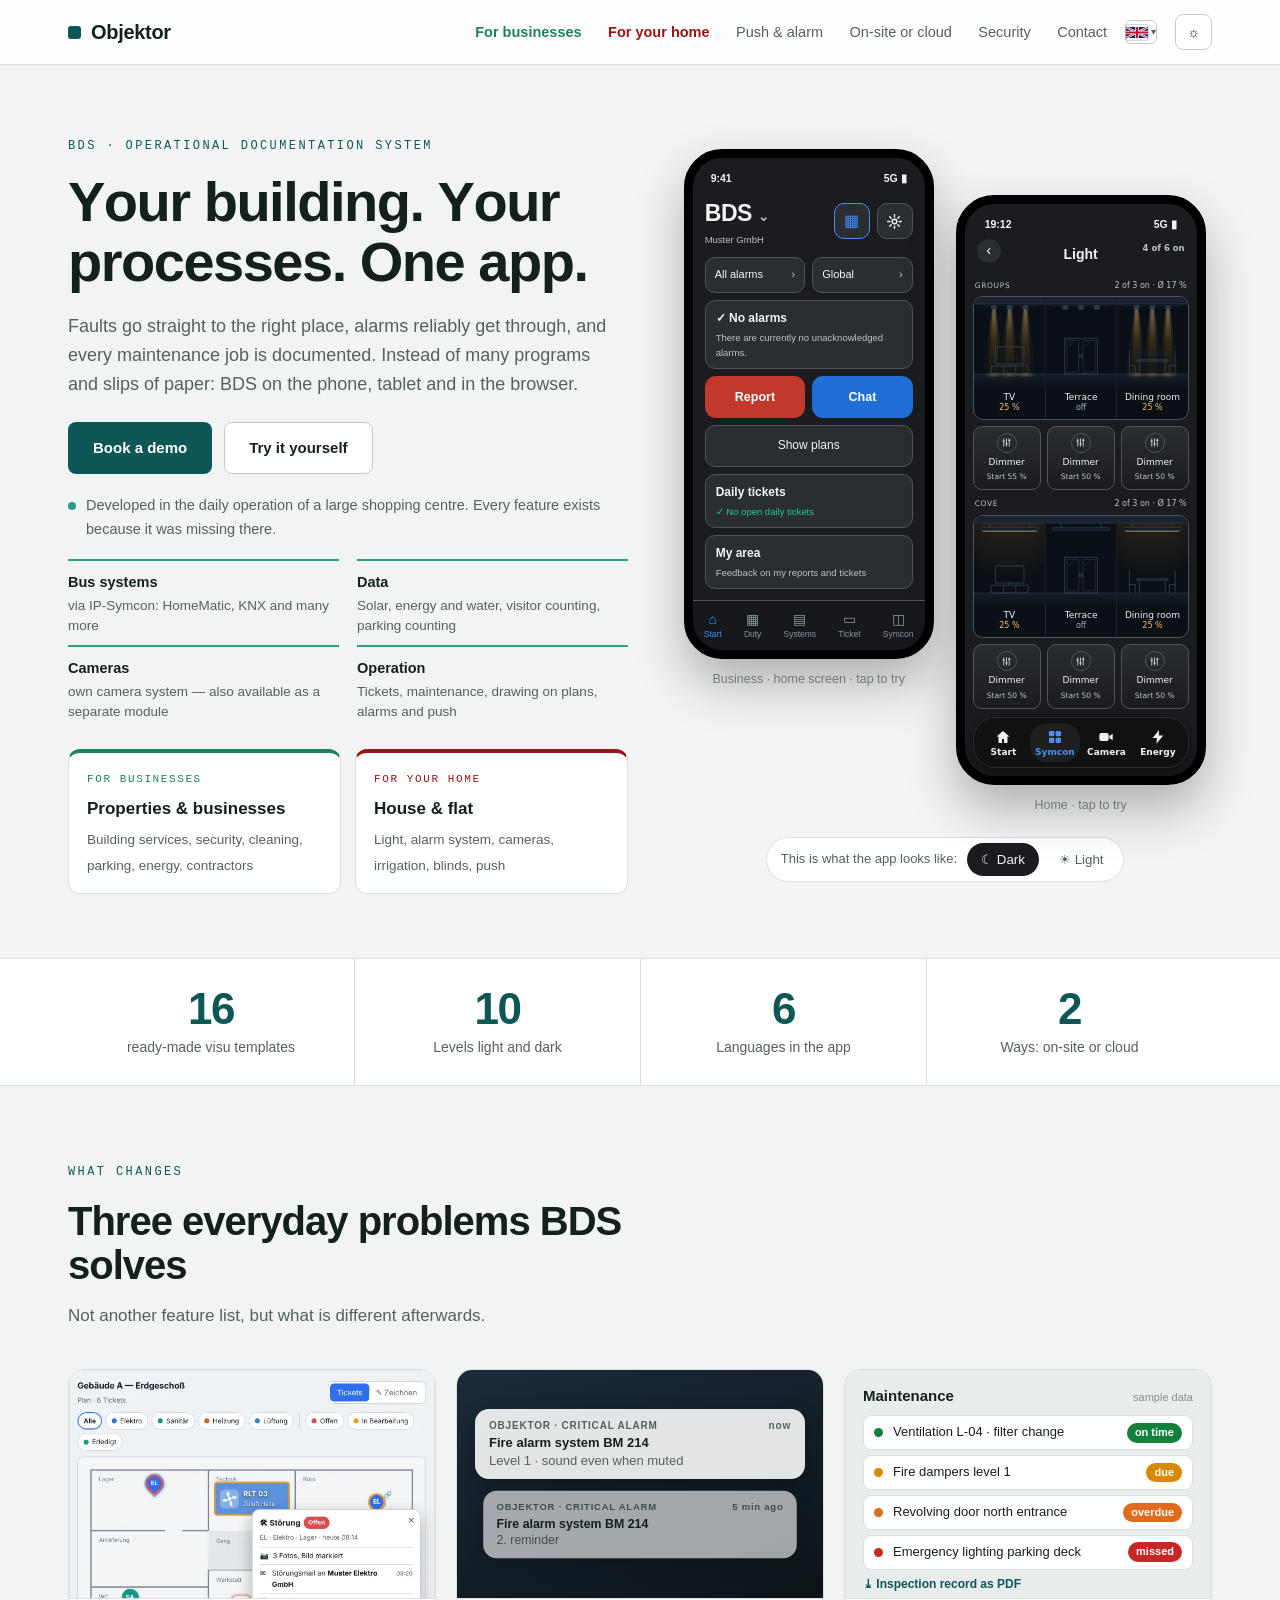
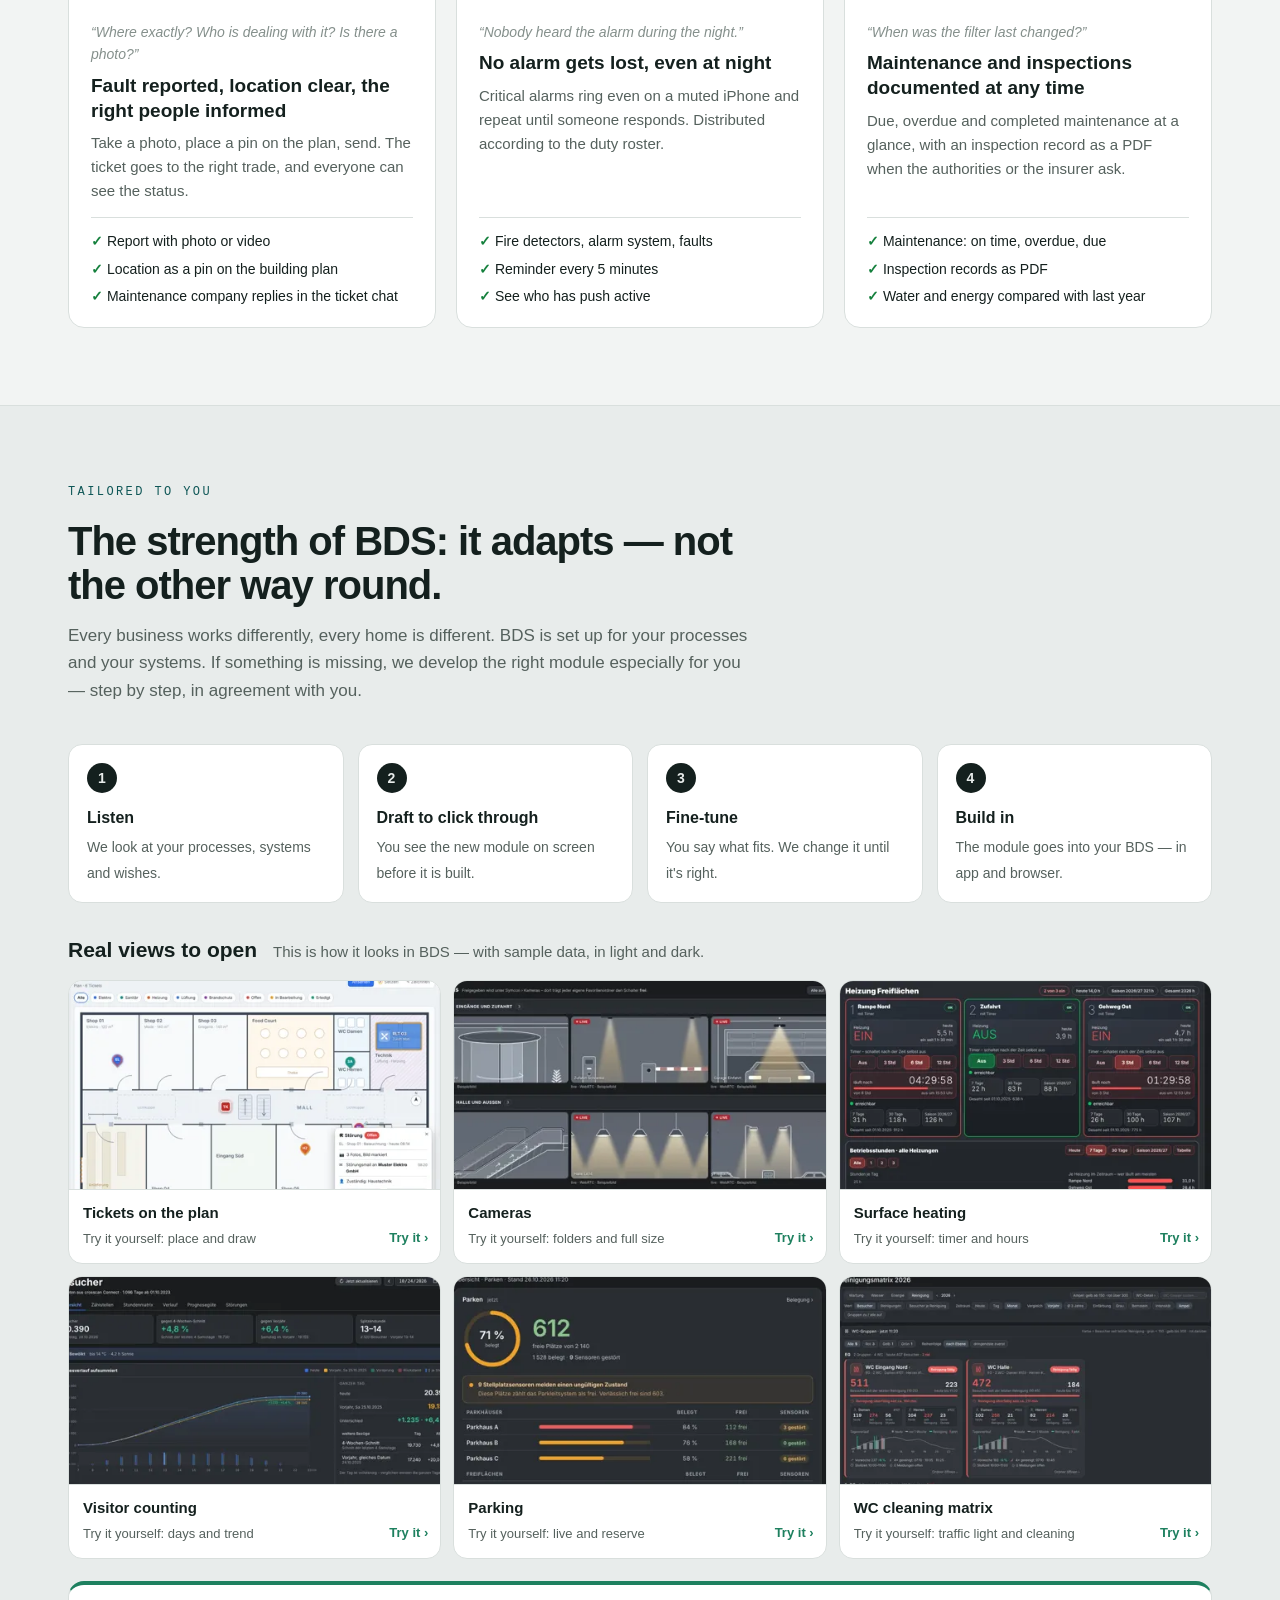
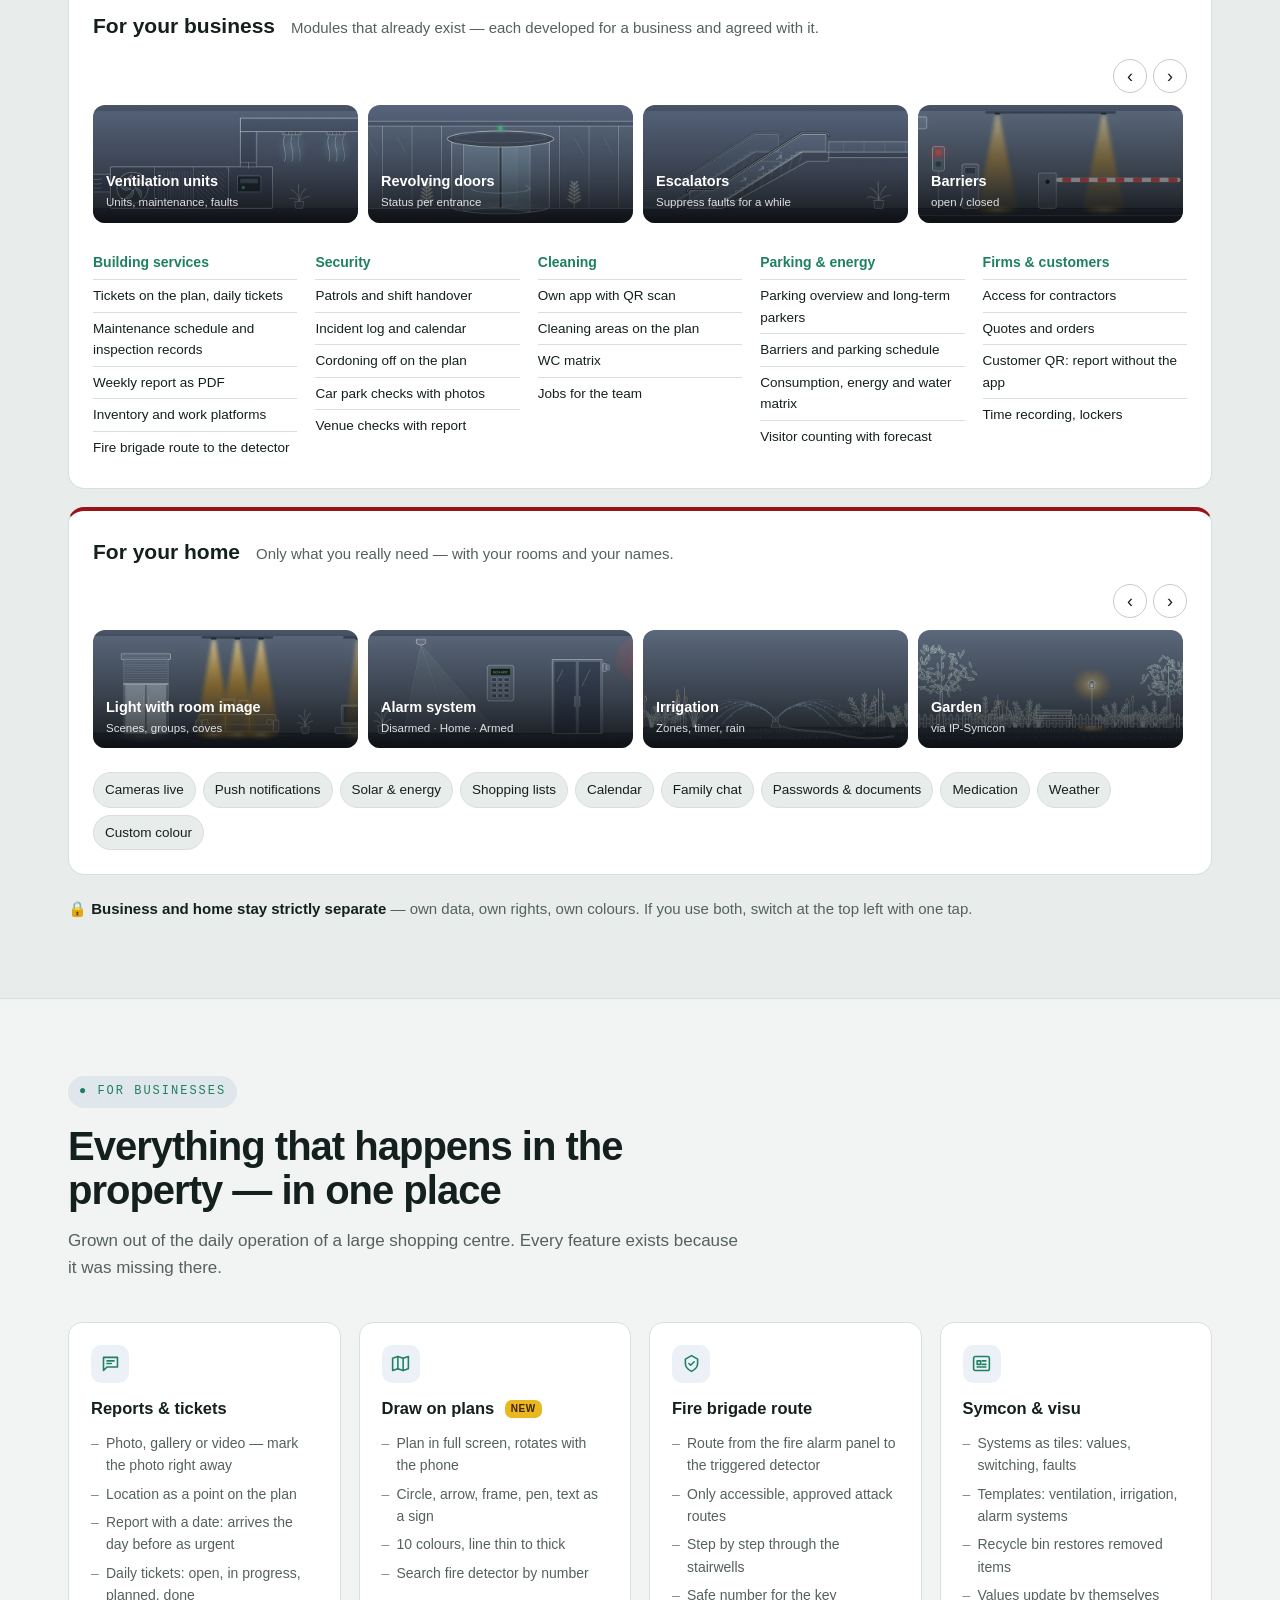
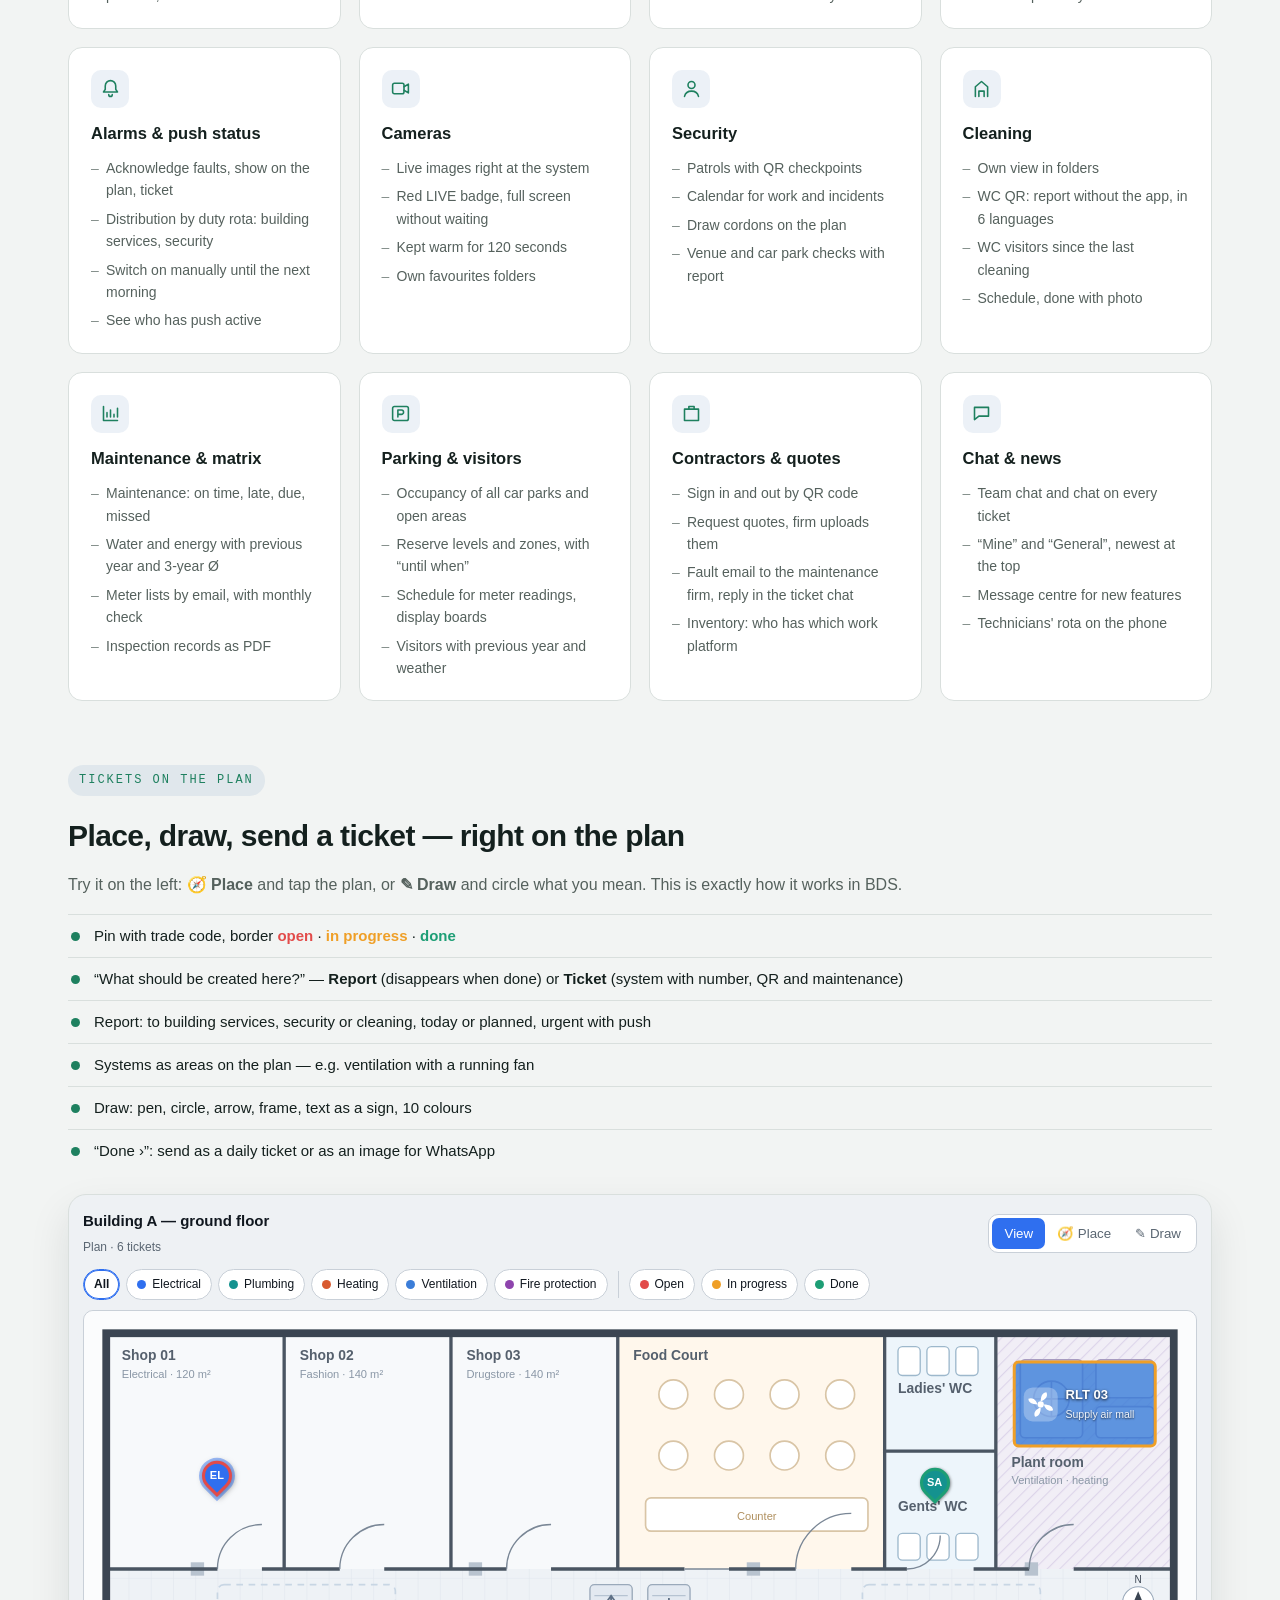
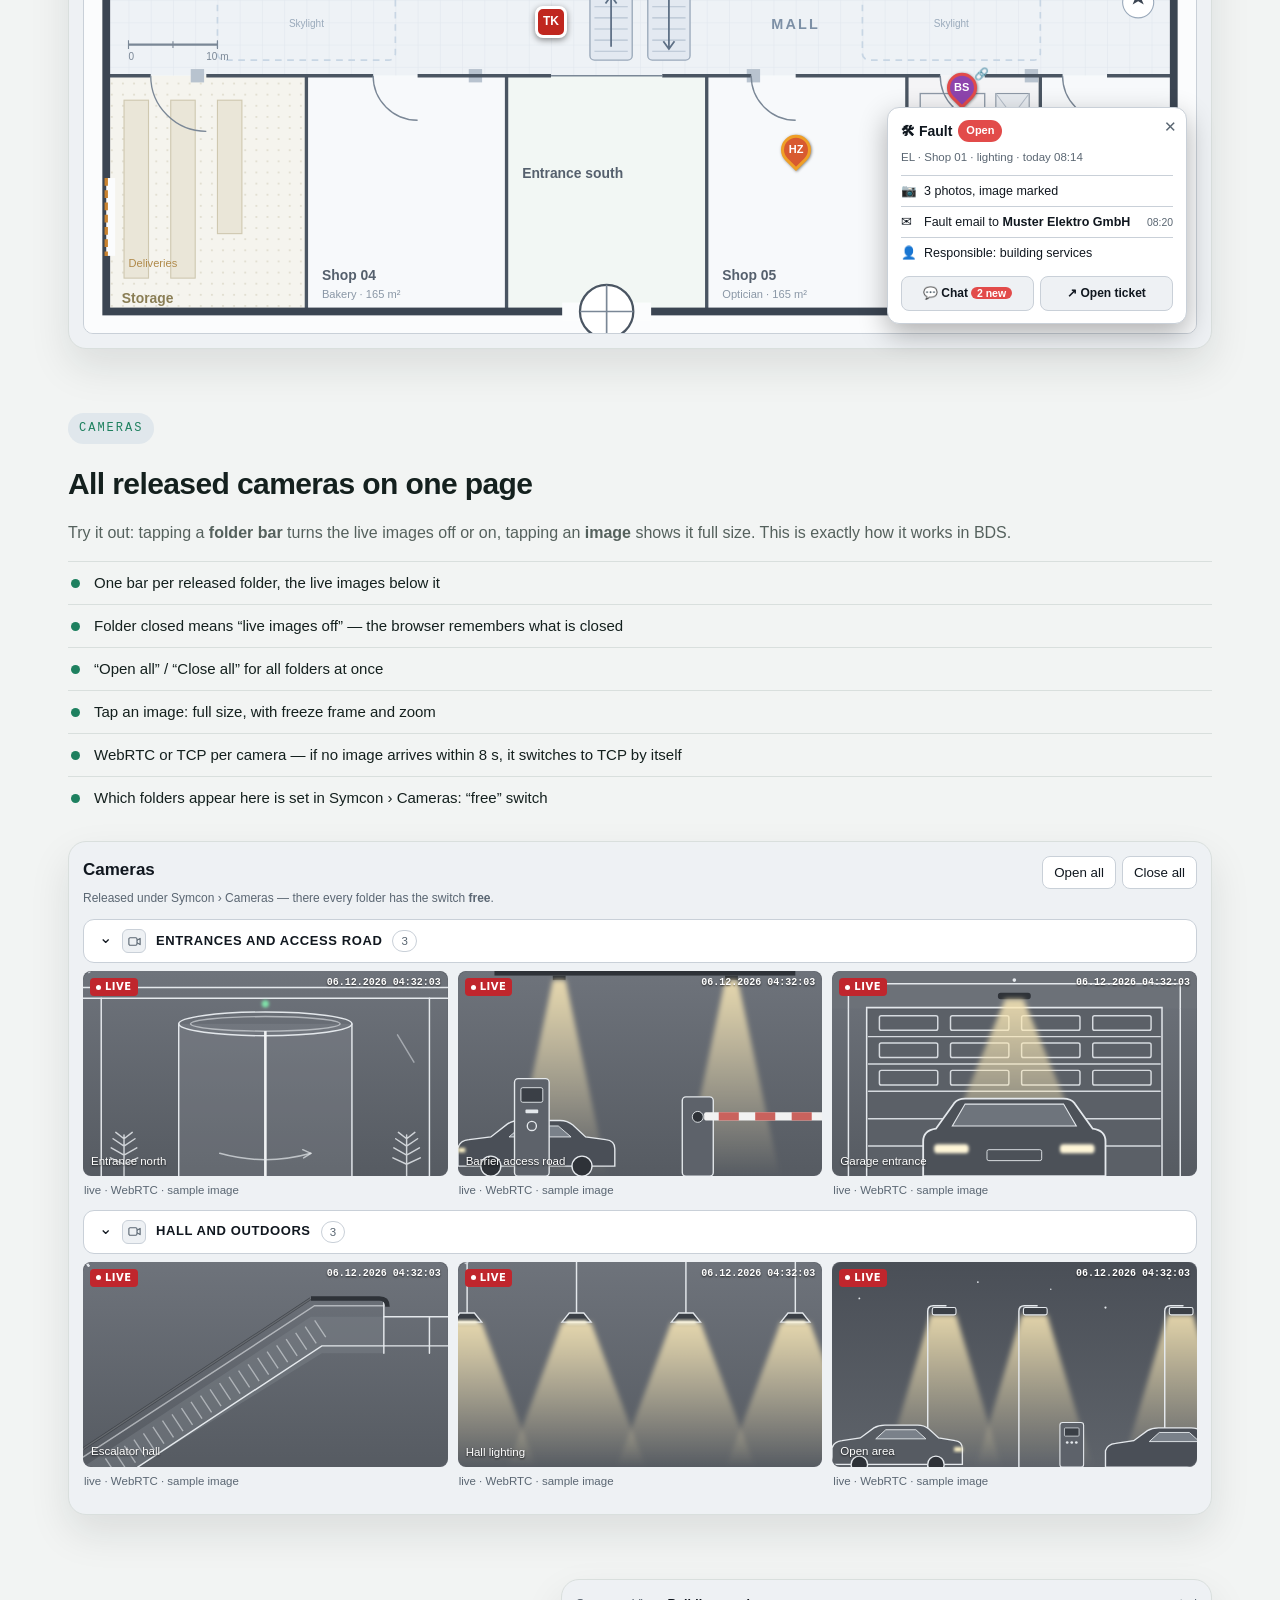
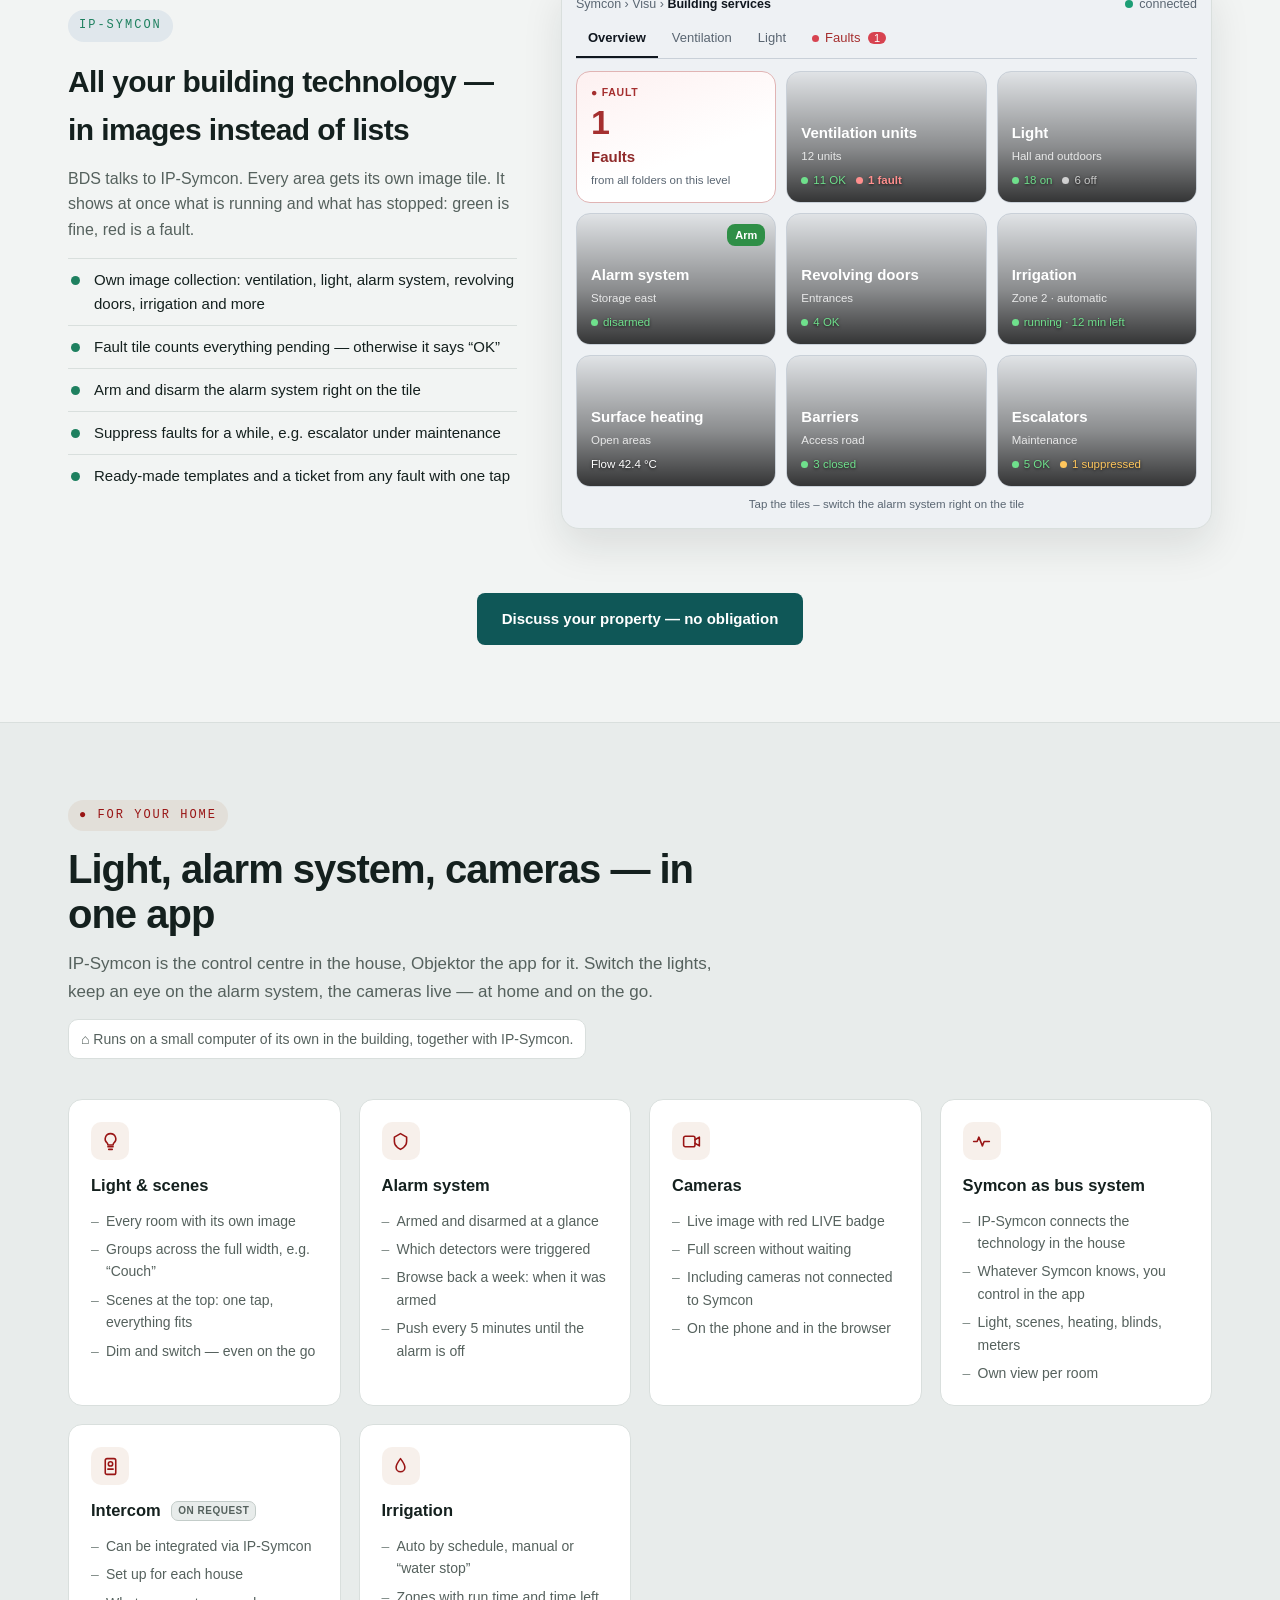
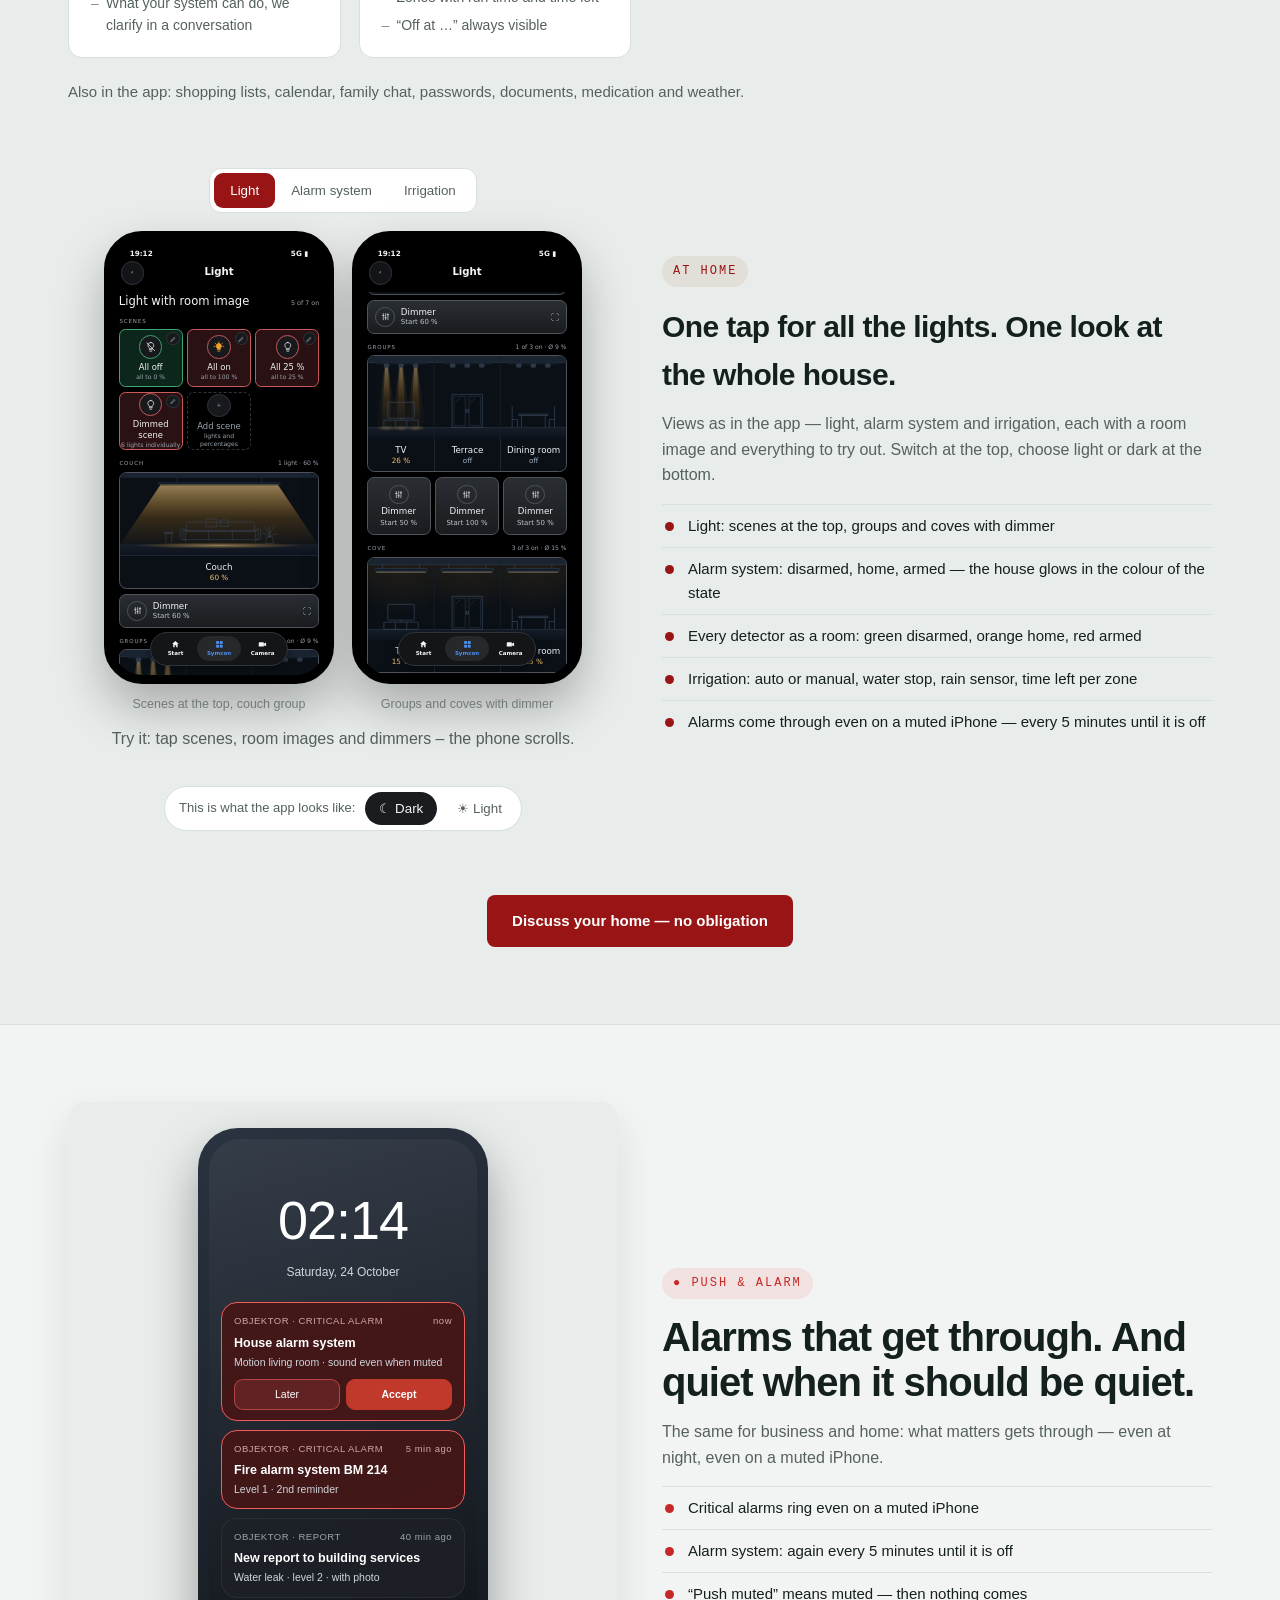
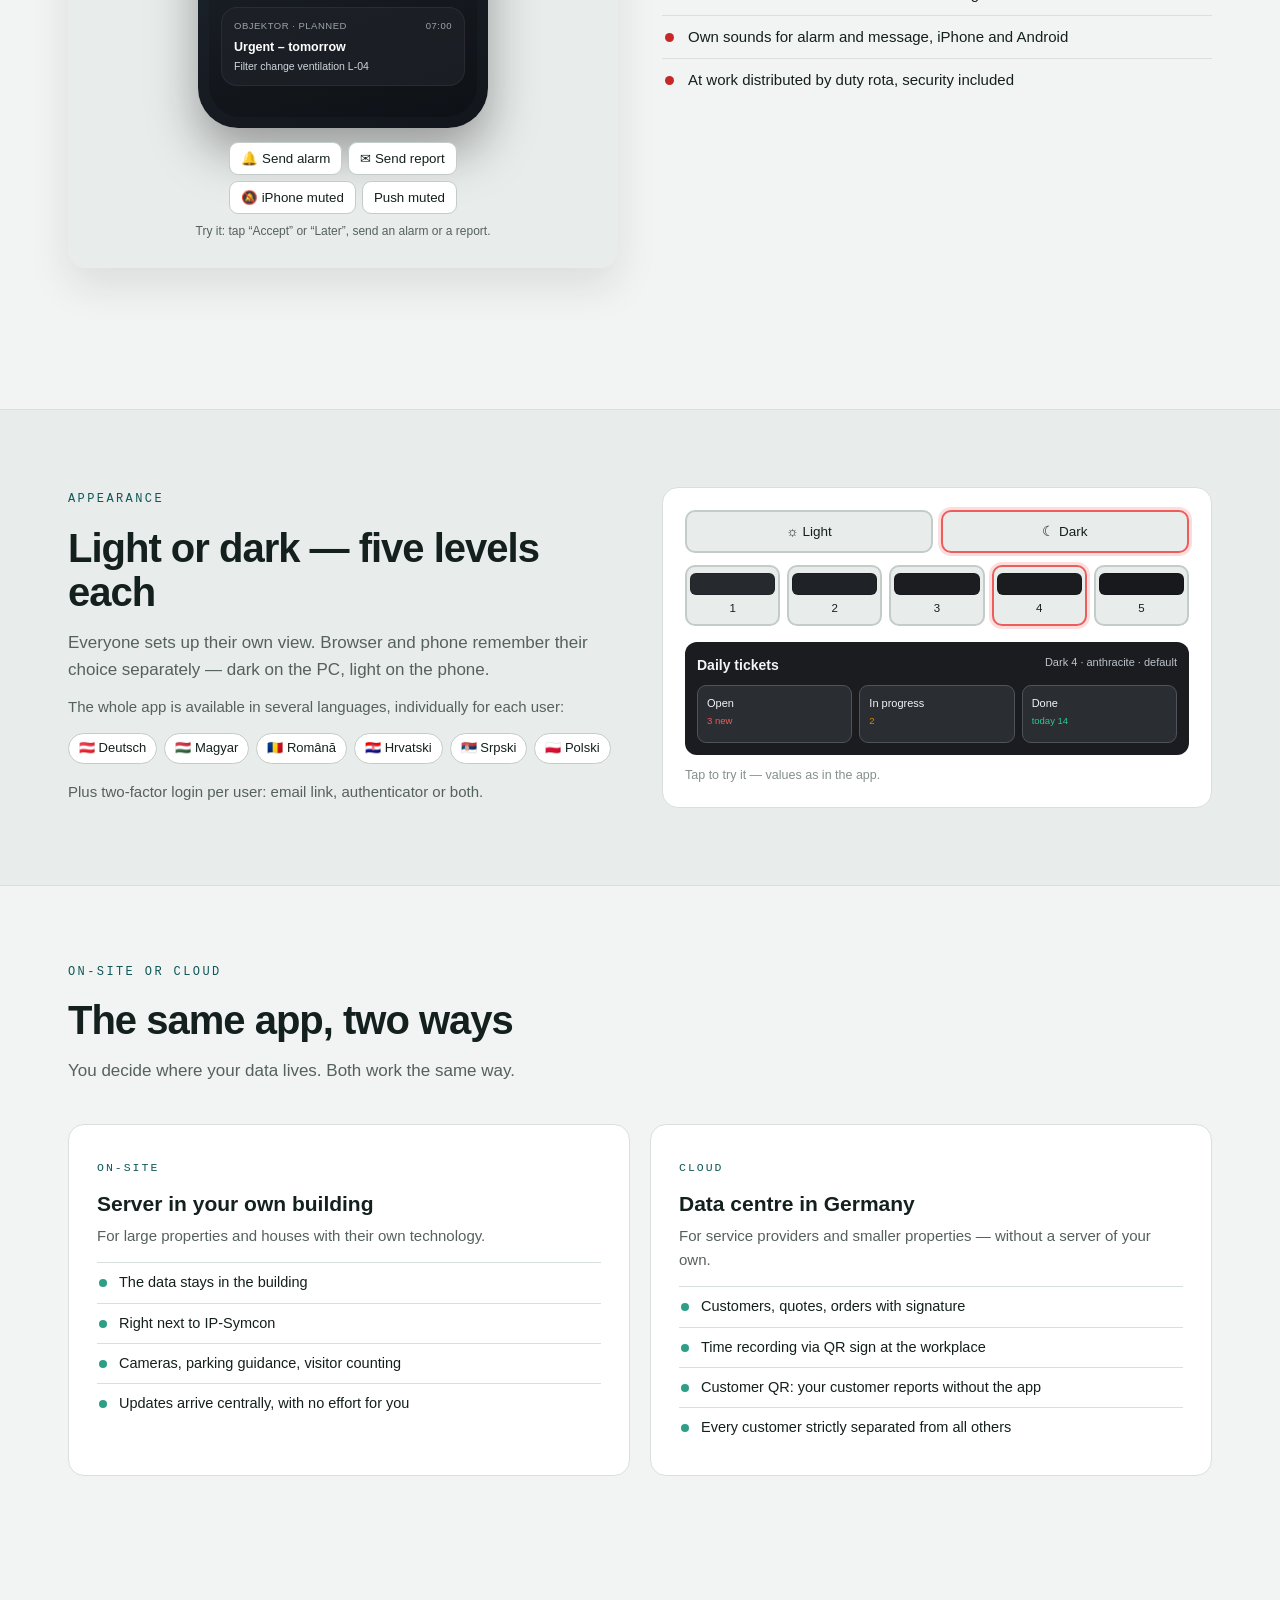
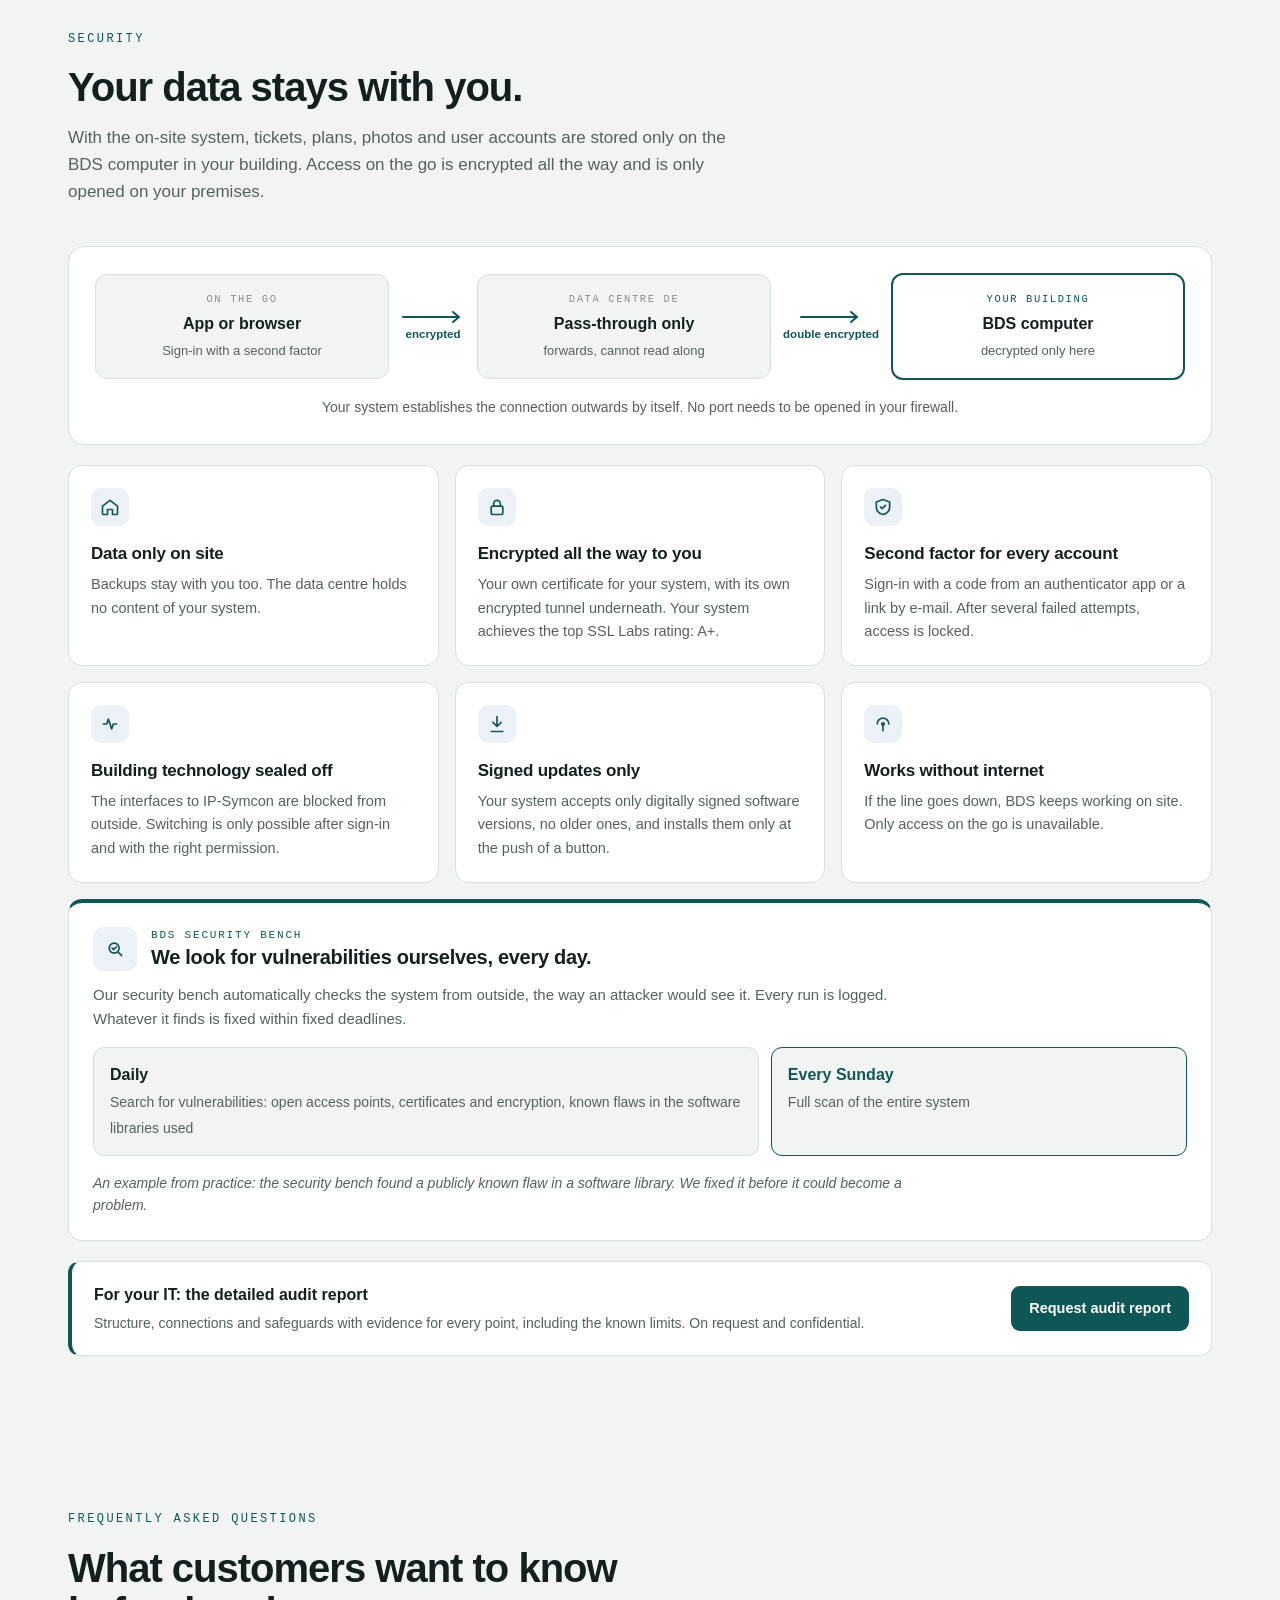
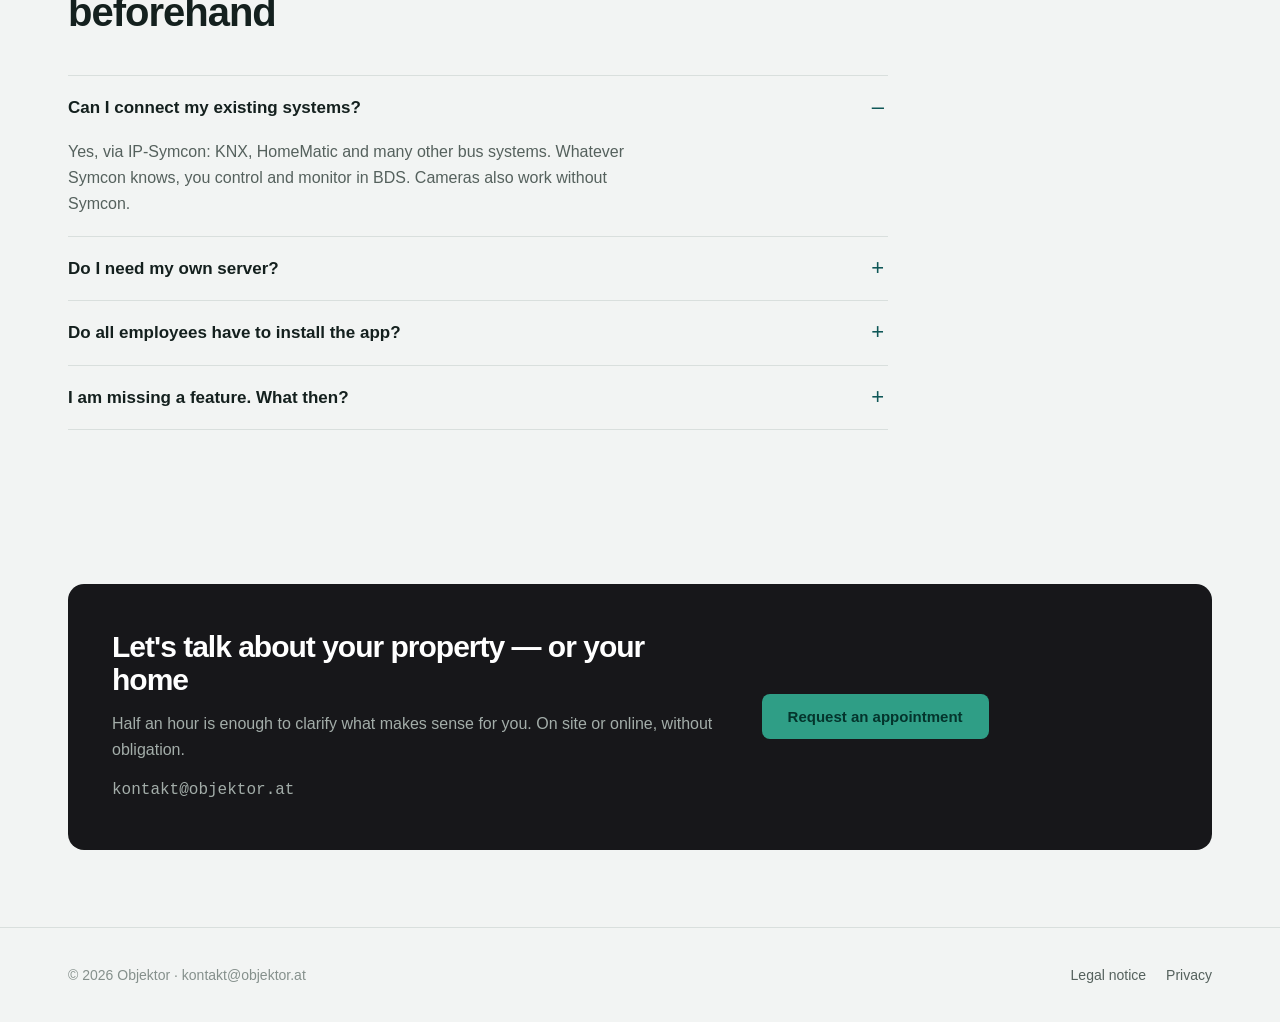
==== en/index.html @ e70fcc42 "Webseite aktualisiert: en/index.html, index.html, sprache-cs.js, sprache-en.js (+3 weitere) (Martin," ====
<!DOCTYPE html>
<html lang="en">
<head>
<!-- AUTOMATISCH GEBAUT aus index.html + sprache-en.js (werkzeuge/sprachseiten.js). Nicht von Hand aendern - Aenderungen gehen beim naechsten Bauen verloren. -->
<meta charset="utf-8">
<meta name="viewport" content="width=device-width, initial-scale=1">
<title>BDS – Facility Management Software &amp; IP-Symcon App | Objektor</title>
<meta name="description" content="BDS by Objektor: facility management software with tickets on the floor plan, maintenance, cameras and energy – plus an IP-Symcon app for your home. On-premises or cloud.">
<meta name="theme-color" content="#0F5757">
<link rel="canonical" href="https://objektor.at/en/">
<link rel="alternate" hreflang="de" href="https://objektor.at/">
<link rel="alternate" hreflang="en" href="https://objektor.at/en/">
<link rel="alternate" hreflang="x-default" href="https://objektor.at/">
<link rel="icon" href="../favicon.svg" type="image/svg+xml">
<link rel="icon" href="../favicon-32.png" sizes="32x32" type="image/png">
<link rel="apple-touch-icon" href="../apple-touch-icon.png">
<meta property="og:type" content="website">
<meta property="og:site_name" content="Objektor">
<meta property="og:locale" content="en_GB">
<meta property="og:url" content="https://objektor.at/en/">
<meta property="og:title" content="Objektor — BDS, the software for your building">
<meta property="og:description" content="One app for buildings: for companies tickets, floor plans, maintenance, cameras and energy — for homes lighting, alarm system, cameras and push notifications via IP-Symcon. On-premises or in the cloud.">
<meta property="og:image" content="https://objektor.at/bilder/teilen.jpg">
<meta property="og:image:width" content="1200">
<meta property="og:image:height" content="630">
<meta name="twitter:card" content="summary_large_image">
<script type="application/ld+json">{"@context":"https://schema.org","@type":"Organization","name":"Objektor","url":"https://objektor.at/","logo":"https://objektor.at/apple-touch-icon.png","email":"kontakt@objektor.at","description":"BDS — software for buildings: documentation, reports, floor plans, alarms and building services via IP-Symcon, for companies and homes.","address":{"@type":"PostalAddress","streetAddress":"Wimhölzelstraße 33","postalCode":"4020","addressLocality":"Linz","addressCountry":"AT"}}</script>
<script type="application/ld+json">{"@context":"https://schema.org","@type":"SoftwareApplication","name":"BDS","alternateName":"Betriebsdokumentationssystem","applicationCategory":"BusinessApplication","applicationSubCategory":"Facility management software (CAFM)","operatingSystem":"Web browser, smartphone, tablet","url":"https://objektor.at/","publisher":{"@type":"Organization","name":"Objektor","url":"https://objektor.at/"},"description":"Software for buildings: tickets on the building plan, maintenance and inspection records, security patrols, cleaning, cameras, parking and energy – for homes lighting, alarm system, cameras and push notifications via IP-Symcon. On-premises or in the cloud (data centre in Germany)."}</script>
<!-- FAQPage: gleiche Fragen wie im Abschnitt #fragen. Aendert sich dort etwas, hier mit aendern. (08.11.2026) -->
<script type="application/ld+json">{"@context":"https://schema.org","@type":"FAQPage","mainEntity":[{"@type":"Question","name":"Can I connect my existing systems?","acceptedAnswer":{"@type":"Answer","text":"Yes, via IP-Symcon: KNX, HomeMatic and many other bus systems. Whatever Symcon knows, you control and monitor in BDS. Cameras also work without Symcon."}},{"@type":"Question","name":"Do I need my own server?","acceptedAnswer":{"@type":"Answer","text":"Not necessarily. Large properties usually choose the server in their own building, service providers and smaller properties the cloud in Germany. Both are operated the same way."}},{"@type":"Question","name":"Do all employees have to install the app?","acceptedAnswer":{"@type":"Answer","text":"No. Cleaning staff, contractors and customers can also report via QR code without the app, in 6 languages."}},{"@type":"Question","name":"I am missing a feature. What then?","acceptedAnswer":{"@type":"Answer","text":"Then we build the module with you: first a clickable draft, then we agree on it, then we build it in, in the app and the browser."}}]}</script>
<script>
(function(){try{var t=localStorage.getItem('objektor-modus');if(!t){t=window.matchMedia&&matchMedia('(prefers-color-scheme: dark)').matches?'dunkel':'hell'}document.documentElement.setAttribute('data-modus',t)}catch(e){document.documentElement.setAttribute('data-modus','hell')}})();
</script>
<script>try{if(window.matchMedia&&!matchMedia("(prefers-reduced-motion: reduce)").matches)document.documentElement.classList.add("js-bew")}catch(e){}</script>
<script src="../sprache.js"></script>
<style>
:root{
  --bg:#F2F4F3;--bg2:#E8ECEB;--karte:#FFFFFF;--rand:#D9DFDD;--rand2:#C3CCC9;
  --text:#14201E;--leise:#55615D;--still:#85908C;
  --marke:#0F5757;--marke-hell:#2F9E86;
  --firma:#104B96;--firma-zart:rgba(16,75,150,.08);
  --heim:#A05A22;--heim-zart:rgba(160,90,34,.09);
  --rot:#C62828;--gruen:#15803D;--gelb:#8A5A00;
  --kopf:rgba(255,255,255,.9);--schatten:0 18px 40px rgba(20,32,30,.10);
}
html[data-modus="dunkel"]{
  --bg:#141619;--bg2:#1A1C1F;--karte:#202327;--rand:#2F3338;--rand2:#40444C;
  --text:#F2F4F6;--leise:#BCC3CB;--still:#8B939C;
  --marke:#2F9E86;--marke-hell:#4CC2B4;
  --firma:#438EFF;--firma-zart:rgba(67,142,255,.10);
  --heim:#E0975C;--heim-zart:rgba(224,151,92,.10);
  --rot:#EF5C5C;--gruen:#2CC78F;--gelb:#D78A00;
  --kopf:rgba(20,22,25,.88);--schatten:0 18px 40px rgba(0,0,0,.35);
}
*{box-sizing:border-box;margin:0;padding:0}
html{scroll-behavior:smooth}
body{font-family:-apple-system,BlinkMacSystemFont,"Segoe UI",Helvetica,Arial,sans-serif;background:var(--bg);color:var(--text);line-height:1.6;-webkit-font-smoothing:antialiased}
a{color:inherit}
.mitte{max-width:1200px;margin:0 auto;padding:0 28px}

/* Kopf */
header{position:sticky;top:0;z-index:50;background:var(--kopf);backdrop-filter:blur(10px);border-bottom:1px solid var(--rand)}
.kopf{display:flex;align-items:center;gap:18px;height:64px}
.marke{display:flex;align-items:center;gap:10px;font-size:20px;font-weight:700;letter-spacing:-.3px;text-decoration:none;margin-right:auto}
.marke i{width:13px;height:13px;background:var(--marke);border-radius:3px;display:inline-block}
nav a{margin-left:22px;font-size:14.5px;color:var(--leise);text-decoration:none}
nav a:hover{color:var(--text)}
nav a.f{color:var(--firma);font-weight:600}
nav a.h{color:var(--heim);font-weight:600}
.modus-knopf,.nav-knopf{background:var(--karte);border:1px solid var(--rand2);color:var(--text);border-radius:8px;height:36px;padding:0 11px;font:inherit;font-size:14px;cursor:pointer}
.nav-knopf{display:none}

/* Start */
.held{padding:72px 0 64px}
.held-raster{display:grid;grid-template-columns:1.05fr 1fr;gap:48px;align-items:center}
.kicker{font-family:ui-monospace,SFMono-Regular,Menlo,monospace;font-size:12px;letter-spacing:2.4px;color:var(--marke);margin-bottom:16px}
h1{font-size:clamp(34px,4.6vw,56px);line-height:1.07;letter-spacing:-1.5px;margin-bottom:20px}
.blei{font-size:18px;color:var(--leise);max-width:540px;margin-bottom:30px}
.wege{display:grid;grid-template-columns:1fr 1fr;gap:14px;max-width:560px}
.weg{display:block;text-decoration:none;border-radius:12px;padding:18px 18px 16px;border:1px solid var(--rand);background:var(--karte);transition:.15s}
.weg:hover{transform:translateY(-2px);box-shadow:var(--schatten)}
.weg small{display:block;font-family:ui-monospace,Menlo,monospace;font-size:11px;letter-spacing:1.6px;margin-bottom:6px}
.weg b{display:block;font-size:17px;margin-bottom:4px}
.weg span{font-size:13.5px;color:var(--leise)}
.weg.f{border-top:4px solid var(--firma)} .weg.f small{color:var(--firma)}
.weg.h{border-top:4px solid var(--heim)} .weg.h small{color:var(--heim)}
.held-bild{display:flex;justify-content:center;gap:22px;align-items:flex-start}
.held-bild .telefon:nth-child(2){margin-top:46px}

/* Telefon-Ansicht (App-Farben Dunkel 4) */
.telefon{width:250px;flex:0 0 250px;background:#000;border-radius:38px;padding:9px;box-shadow:0 24px 50px rgba(0,0,0,.28)}
.schirm{background:#1A1C1F;border-radius:30px;overflow:hidden;color:#F2F4F6;font-size:11px;min-height:470px;position:relative;padding-bottom:52px}
.insel{width:78px;height:20px;background:#000;border-radius:12px;margin:8px auto 4px}
.ak{--a:#438EFF}
.ak.heim{--a:#E0975C}
.s-kopf{display:flex;align-items:center;justify-content:space-between;padding:8px 14px 6px}
.s-kopf b{font-size:19px;letter-spacing:-.4px}
.s-kopf small{display:block;font-size:9.5px;color:#BCC3CB;font-weight:400;letter-spacing:0}
.s-qr{width:30px;height:30px;border-radius:9px;border:1.5px solid rgba(239,92,92,.7);background:rgba(239,92,92,.15)}
.s-band{margin:4px 12px 8px;border-radius:9px;padding:7px 9px;font-size:10.5px;font-weight:700;background:rgba(239,92,92,.18);border:1px solid #EF5C5C;color:#FFB3B3}
.s-raster{display:grid;grid-template-columns:1fr 1fr;gap:7px;padding:0 12px}
.s-kachel{background:#2A2D32;border:1px solid #40444C;border-radius:11px;padding:9px 9px 8px;min-height:62px;position:relative}
.s-kachel b{display:block;font-size:11.5px;margin-top:16px}
.s-kachel i{position:absolute;top:8px;left:9px;width:16px;height:16px;border-radius:5px;background:var(--a);opacity:.85}
.s-zahl{position:absolute;top:7px;right:7px;display:flex;gap:3px}
.s-zahl em{font-style:normal;font-size:9.5px;font-weight:700;border-radius:8px;padding:1px 6px}
.z-rot{background:#EF5C5C;color:#fff}.z-gelb{background:#D78A00;color:#1A1C1F}
.s-leiste{position:absolute;left:0;right:0;bottom:0;height:46px;border-top:1px solid #40444C;background:#16181B;display:flex;justify-content:space-around;align-items:center;font-size:9px;color:#8B939C}
.s-leiste span.an{color:var(--a);font-weight:700}
.s-titel{padding:6px 14px 8px;font-size:10px;letter-spacing:1.4px;color:#8B939C}
.s-karte{margin:0 12px 7px;background:#2A2D32;border:1px solid #40444C;border-radius:11px;padding:9px 10px}
.s-zeile{display:flex;justify-content:space-between;align-items:center;gap:8px}
.s-zeile small{color:#BCC3CB;font-size:9.5px}
.punkt{display:inline-block;width:8px;height:8px;border-radius:50%;margin-right:5px}
.p-gruen{background:#2CC78F}.p-rot{background:#EF5C5C}.p-gelb{background:#D78A00}
.licht{display:grid;grid-template-columns:1fr 1fr;gap:6px;margin:0 12px 7px}
.licht div{border-radius:10px;padding:8px 9px;background:#2A2D32;border:1px solid #40444C;font-size:10.5px}
.licht div.an{background:rgba(224,151,92,.16);border-color:#E0975C}
.licht small{display:block;color:#BCC3CB;font-size:9px}
.kam{margin:0 12px 7px;height:78px;border-radius:10px;background:linear-gradient(170deg,#2b3439 0%,#1d2427 55%,#141a1c 56%,#11161a 100%);position:relative;border:1px solid #40444C}
.live{position:absolute;top:7px;left:7px;background:#C0392B;color:#fff;font-size:8.5px;font-weight:700;border-radius:4px;padding:2px 6px}
.live:before{content:"";display:inline-block;width:5px;height:5px;border-radius:50%;background:#fff;margin-right:4px;vertical-align:1px}

/* echte App-Ansicht (DashboardPage.cs, Dunkel 4) */
figure{margin:0}
figcaption{text-align:center;font-size:12.5px;color:var(--still);margin-top:10px}
.telefon figcaption{color:var(--still)}
figure.telefon{background:transparent;box-shadow:none;padding:0}
figure.telefon>.schirm{border:9px solid #000;border-radius:38px;box-shadow:0 24px 50px rgba(0,0,0,.28)}
.telefon.foto .schirm{padding:0;min-height:0;background:#000}
.telefon.foto img{display:block;width:100%;height:auto}
.telefon.raumbild .schirm{background:#1A1C1F;padding:0 0 8px;position:relative}
.r-status{display:flex;justify-content:space-between;padding:12px 20px 2px;font-size:10.5px;font-weight:600;color:#F2F4F6}
.r-kopf{position:relative;text-align:center;padding:8px 0 12px;color:#F2F4F6}
.r-kopf b{font-size:14px}
.r-kopf i{position:absolute;left:12px;top:4px;width:24px;height:24px;border-radius:50%;background:#2A2D32;font-style:normal;font-size:15px;line-height:22px}
.app-h{display:none}
.telefon.raumbild .app-leiste{margin:8px 8px 0}
.held-rechts{display:flex;flex-direction:column;align-items:center}
.app-schalter{display:flex;align-items:center;gap:6px;margin-top:22px;padding:5px 5px 5px 14px;border:1px solid var(--rand);border-radius:999px;background:var(--karte);font-size:13px;color:var(--leise)}
.app-schalter span{margin-right:4px}
.app-schalter button{font:600 13px/1 inherit;font-family:inherit;border:0;border-radius:999px;padding:9px 14px;background:transparent;color:inherit;cursor:pointer}
.app-schalter button[aria-pressed="true"]{background:#1A1C1F;color:#F2F4F6}
.app-schalter button[data-wahl="hell"][aria-pressed="true"]{background:#EEF1F4;color:#10171F;box-shadow:inset 0 0 0 1px #B9C3CE}
/* App hell (PlusCityColors.cs, Hell 1 Weiss) */
#appBild[data-app="hell"] .app-d{display:none}
#appBild[data-app="hell"] .app-h{display:block}
#appBild[data-app="hell"] .telefon.raumbild .schirm{background:#EEF1F4}
#appBild[data-app="hell"] .app-leiste{background:#FFFFFF;border-color:#D5DBE1;box-shadow:0 6px 16px rgba(16,23,31,.18)}
#appBild[data-app="hell"] .app-leiste span{color:#161D26}
#appBild[data-app="hell"] .app-leiste span.an{background:#EAEEF4;color:#1659A7}
#appBild[data-app="hell"] .schirm.app{background:#EEF1F4;color:#10171F}
#appBild[data-app="hell"] .a-marke b span,#appBild[data-app="hell"] .a-marke small,#appBild[data-app="hell"] .a-zwei span,#appBild[data-app="hell"] .a-karte small{color:#2B3540}
#appBild[data-app="hell"] .a-qr,#appBild[data-app="hell"] .a-rad{background:#FFFFFF}
#appBild[data-app="hell"] .a-qr{border-color:#104B96;color:#104B96}
#appBild[data-app="hell"] .a-rad{border-color:#B9C3CE}
#appBild[data-app="hell"] .a-rad svg{stroke:#10171F}
#appBild[data-app="hell"] .a-zwei div,#appBild[data-app="hell"] .a-karte{background:#FFFFFF;border-color:#B9C3CE}
#appBild[data-app="hell"] .a-karte small.gruen{color:#1A694B}
#appBild[data-app="hell"] .a-leiste{background:#FFFFFF;border-top-color:#B9C3CE;color:#2B3540}
#appBild[data-app="hell"] .a-leiste .an{color:#104B96}
.app-leiste{display:flex;justify-content:space-between;gap:2px;margin:16px 8px 0;padding:5px;background:#111;border:1px solid #2A2A2A;border-radius:22px;box-shadow:0 6px 16px rgba(0,0,0,.5)}
.app-leiste span{flex:1;display:flex;flex-direction:column;align-items:center;gap:3px;padding:6px 0 5px;border-radius:17px;color:#F2F2F2;font:700 9px/1 Inter,system-ui,sans-serif}
.app-leiste svg{width:16px;height:16px;fill:currentColor}
.app-leiste span.an{background:#1F1F1F;color:#4D8EF0}
html[data-modus="dunkel"] .nur-hell,html:not([data-modus="dunkel"]) .nur-dunkel{display:none!important}
.schirm.app{padding:0 0 54px;font-size:11px;min-height:500px}
.a-status{display:flex;justify-content:space-between;padding:12px 18px 4px;font-size:10.5px;font-weight:600}
.a-kopf{display:flex;align-items:center;gap:7px;padding:4px 12px 10px}
.a-marke{margin-right:auto}
.a-marke b{font-size:23px;letter-spacing:-.4px}
.a-marke b span{font-size:13px;color:#BCC3CB}
.a-marke small{display:block;font-size:9.5px;color:#BCC3CB}
.a-qr,.a-rad{width:36px;height:36px;border-radius:10px;display:flex;align-items:center;justify-content:center;background:#2A2D32}
.a-qr{border:1.5px solid #438EFF;color:#438EFF;font-size:16px}
.a-rad{border:1px solid #4E535C}
.a-rad svg{width:17px;height:17px;fill:none;stroke:#F2F4F6;stroke-width:2;stroke-linecap:round}
.a-zwei{display:grid;grid-template-columns:1fr 1fr;gap:7px;padding:0 12px 7px}
.a-zwei div{background:#2A2D32;border:1px solid #4E535C;border-radius:10px;padding:8px 9px;display:flex;justify-content:space-between}
.a-zwei span{color:#BCC3CB}
.a-karte{margin:0 12px 7px;background:#2A2D32;border:1px solid #4E535C;border-radius:10px;padding:8px 10px}
.a-karte b{display:block;font-size:12px}
.a-karte small{display:block;color:#BCC3CB;font-size:9.5px;margin-top:2px}
.a-karte small.gruen{color:#2CC78F}
.a-karte.mitte{text-align:center;font-size:12px;padding:10px}
.a-knoepfe{display:grid;grid-template-columns:1fr 1fr;gap:7px;padding:0 12px 7px}
.a-knoepfe div{border-radius:11px;text-align:center;font-weight:700;font-size:12.5px;padding:11px 4px;color:#fff}
.a-knoepfe .rot{background:#C0392B}.a-knoepfe .blau{background:#1F6FD6}
.a-leiste{position:absolute;left:0;right:0;bottom:0;height:50px;background:#16181B;border-top:1px solid #4E535C;display:flex;justify-content:space-around;align-items:center;font-size:14px;color:#8B939C}
.a-leiste span{display:flex;flex-direction:column;align-items:center;line-height:1.1}
.a-leiste i{font-style:normal;font-size:8.5px;margin-top:2px}
.a-leiste .an{color:#438EFF}
.zuhause-fotos{display:flex;justify-content:center;gap:18px;flex-wrap:wrap}
.zuhause-fotos .telefon{width:230px;flex:0 0 230px}
.hinweis-vorort{display:inline-flex;gap:8px;align-items:center;margin-top:14px;font-size:14px;color:var(--leise);background:var(--karte);border:1px solid var(--rand);border-radius:10px;padding:8px 12px}

.kann{list-style:none;display:grid;grid-template-columns:1fr 1fr;gap:10px 18px;max-width:560px;margin:-8px 0 28px}
.kann li{display:flex;flex-direction:column;gap:2px;padding:10px 0 0;border-top:2px solid var(--marke-hell)}
.kann b{font-size:14.5px}
.kann span{font-size:13.5px;color:var(--leise);line-height:1.45}
.blei b{color:var(--text)}
@media(max-width:760px){.kann{grid-template-columns:1fr}}
/* Abschnitte */
section{padding:84px 0}
.kopfzeile{max-width:680px;margin-bottom:40px}
h2{font-size:clamp(28px,3.4vw,40px);letter-spacing:-1px;line-height:1.12;margin-bottom:14px}
.kopfzeile p{font-size:17px;color:var(--leise)}
.etikett{display:inline-flex;align-items:center;gap:8px;font-family:ui-monospace,Menlo,monospace;font-size:12px;letter-spacing:2px;padding:6px 11px;border-radius:20px;margin-bottom:16px}
.etikett.f{background:var(--firma-zart);color:var(--firma)}
.etikett.h{background:var(--heim-zart);color:var(--heim)}

/* Trennung */
.trennung{background:var(--bg2);border-top:1px solid var(--rand);border-bottom:1px solid var(--rand)}
.zwei{display:grid;grid-template-columns:1fr auto 1fr;gap:26px;align-items:stretch}
.welt{background:var(--karte);border:1px solid var(--rand);border-radius:16px;padding:26px}
.welt.f{border-top:4px solid var(--firma)}.welt.h{border-top:4px solid var(--heim)}
.welt h3{font-size:21px;margin-bottom:6px}
.welt p{color:var(--leise);font-size:15px;margin-bottom:14px}
.welt ul{list-style:none}
.welt li{padding:7px 0 7px 22px;border-top:1px solid var(--rand);position:relative;font-size:14.5px}
.welt li:before{content:"";position:absolute;left:2px;top:15px;width:8px;height:8px;border-radius:50%}
.welt.f li:before{background:var(--firma)}.welt.h li:before{background:var(--heim)}
.ablauf{list-style:none;counter-reset:n;display:grid;grid-template-columns:repeat(4,1fr);gap:14px;margin:0 0 30px;padding:0}
.ablauf li{counter-increment:n;background:var(--karte);border:1px solid var(--rand);border-radius:14px;padding:18px 18px 16px;position:relative}
.ablauf li:before{content:counter(n);display:flex;align-items:center;justify-content:center;width:30px;height:30px;border-radius:50%;background:var(--text);color:var(--bg2);font-weight:700;font-size:14px;margin-bottom:12px}
.ablauf b{display:block;font-size:16px;margin-bottom:4px}
.ablauf span{color:var(--leise);font-size:14px}
.angepasst{grid-template-columns:1fr 1fr!important}
.module{display:flex;flex-wrap:wrap;gap:7px}
.module span{font-size:13.5px;padding:6px 11px;border-radius:999px;border:1px solid var(--rand);background:var(--bg2)}
.welt.f .module span{border-color:color-mix(in srgb,var(--firma) 35%,var(--rand))}
.welt.h .module span{border-color:color-mix(in srgb,var(--heim) 35%,var(--rand))}
.getrennt-zeile{margin-top:22px;color:var(--leise);font-size:15px}
.getrennt-zeile b{color:var(--text)}
.getrennt-zeile:before{content:"🔒 "}
@media(max-width:960px){.ablauf{grid-template-columns:1fr 1fr}}
@media(max-width:620px){.ablauf,.angepasst{grid-template-columns:1fr!important}}
.mauer{display:flex;flex-direction:column;align-items:center;justify-content:center;gap:10px;color:var(--still);font-size:12.5px;text-align:center;max-width:150px}
.mauer div{width:2px;flex:1;background:repeating-linear-gradient(var(--rand2) 0 8px,transparent 8px 14px)}
.mauer b{color:var(--text);font-size:14px}

/* Funktionskarten */
.raster{display:grid;grid-template-columns:repeat(auto-fit,minmax(260px,1fr));gap:18px}
.fk{background:var(--karte);border:1px solid var(--rand);border-radius:14px;padding:22px 22px 18px}
.fk .sym{width:38px;height:38px;border-radius:10px;display:flex;align-items:center;justify-content:center;margin-bottom:12px}
.f .fk .sym{background:var(--firma-zart);color:var(--firma)}
.h .fk .sym{background:var(--heim-zart);color:var(--heim)}
.fk .sym svg{width:21px;height:21px;fill:none;stroke:currentColor;stroke-width:1.8;stroke-linecap:round;stroke-linejoin:round}
.fk h3{font-size:16.5px;margin-bottom:8px}
.fk ul{list-style:none}
.fk li{font-size:14px;color:var(--leise);padding:3px 0 3px 15px;position:relative}
.fk li:before{content:"–";position:absolute;left:0;color:var(--still)}
.fk .marke-neu{display:inline-block;font-size:10px;font-weight:700;letter-spacing:.5px;padding:1px 6px;border-radius:7px;background:#E9B820;color:#412402;margin-left:6px;vertical-align:2px}
.fk .anfrage{display:inline-block;font-size:10px;font-weight:700;letter-spacing:.5px;padding:1px 6px;border-radius:7px;background:var(--bg2);color:var(--leise);border:1px solid var(--rand2);margin-left:6px;vertical-align:2px}

/* Schaufenster */
.schau{display:grid;grid-template-columns:1fr 1fr;gap:44px;align-items:center;margin:64px 0}
.schau.um .schau-bild{order:2}
.schau h3{font-size:clamp(23px,2.4vw,30px);letter-spacing:-.6px;margin-bottom:12px}
.schau p{color:var(--leise);font-size:16px;margin-bottom:16px}
.schau ul{list-style:none}
.schau li{padding:9px 0 9px 26px;border-top:1px solid var(--rand);position:relative;font-size:15px}
.schau li:before{content:"";position:absolute;left:3px;top:17px;width:9px;height:9px;border-radius:50%}
.f .schau li:before{background:var(--firma)}.h .schau li:before{background:var(--heim)}.push .schau li:before{background:var(--rot)}
.schau-bild{background:#0E1113;border-radius:18px;padding:16px;box-shadow:var(--schatten)}
.schau-bild svg{display:block;width:100%;height:auto;border-radius:10px}
.schau-bild.hell{background:var(--bg2);display:flex;justify-content:center;padding:26px}

/* Visu */
/* Anmerkung 6: Fenster im BDS-Stil, folgt Hell/Dunkel (Farben PlusCityColors.cs / seitenpunkte.css) */
.schau.breit{grid-template-columns:1.45fr 1fr}
.schau.breit.um{grid-template-columns:1fr 1.45fr}
.bds-fenster{position:relative;--bf-bg:#EEF1F4;--bf-panel:#FFFFFF;--bf-rand:#C9D0D8;--bf-text:#10171F;--bf-leise:#5A6672;background:var(--bf-bg);color:var(--bf-text);padding:14px;border:1px solid var(--rand)}
html[data-modus="dunkel"] .bds-fenster{--bf-bg:#1A1C1F;--bf-panel:#2A2D32;--bf-rand:#40444C;--bf-text:#F2F4F6;--bf-leise:#BCC3CB;border-color:#000}
.bf-kopf{display:flex;justify-content:space-between;align-items:center;gap:10px;margin-bottom:10px}
.bf-titel b{display:block;font-size:15px}.bf-titel small{font-size:12px;color:var(--bf-leise)}
.bf-reiter{display:flex;background:var(--bf-panel);border:1px solid var(--bf-rand);border-radius:10px;padding:3px}
.bf-reiter button{font:600 13px/1 inherit;font-family:inherit;border:0;background:transparent;color:var(--bf-leise);padding:8px 12px;border-radius:7px;cursor:pointer}
.bf-reiter button.an{background:#2F6FEF;color:#fff}
.bf-filter{display:flex;flex-wrap:wrap;gap:6px;margin-bottom:10px}
.fchip{display:inline-flex;align-items:center;gap:6px;font-size:12px;padding:5px 10px;border-radius:999px;background:var(--bf-panel);border:1px solid var(--bf-rand);cursor:pointer;user-select:none}
.fchip i{width:9px;height:9px;border-radius:50%}
.fchip.an{border-color:#2F6FEF;box-shadow:inset 0 0 0 1px #2F6FEF;font-weight:600}
.ftrenn{width:1px;background:var(--bf-rand);margin:2px 4px}
.bf-plan{position:relative;border-radius:10px;overflow:hidden;aspect-ratio:800/440;background:#F3F5F7;border:1px solid var(--bf-rand)}
.bf-plan .grundriss,.bf-plan .skizze{position:absolute;inset:0;width:100%;height:100%}
.bf-plan .skizze{display:none;pointer-events:none}
.pin{position:absolute;width:30px;height:30px;cursor:pointer;transform:translate(-50%,calc(-100% - 6.21px));z-index:3}
.pin-form{width:100%;height:100%;border-radius:50% 50% 50% 0;transform:rotate(-45deg);box-shadow:0 1px 3px rgba(0,0,0,.5);display:flex;align-items:center;justify-content:center;border:3px solid #fff;box-sizing:border-box}
.pin-form span{transform:rotate(45deg);color:#fff;font-weight:700;font-size:11px}
.pin:hover .pin-form,.pin.gewaehlt .pin-form{box-shadow:0 0 0 3px rgba(47,111,239,.45),0 2px 6px rgba(0,0,0,.5)}
.pin .kette{position:absolute;right:-12px;top:-8px;font-size:12px}
.meldungspin{position:absolute;width:32px;height:32px;box-sizing:border-box;cursor:pointer;background:#E24B4A;border:3px solid #fff;border-radius:8px;display:flex;align-items:center;justify-content:center;color:#fff;font-weight:700;font-size:12px;transform:translate(-50%,-50%);z-index:4;box-shadow:0 2px 6px rgba(0,0,0,.45)}
.meldungspin.dringend{background:#C0271F;animation:meldungPuls 1.6s ease-in-out infinite}
@keyframes meldungPuls{0%,100%{box-shadow:0 2px 6px rgba(0,0,0,.45),0 0 0 0 rgba(226,75,74,.55)}50%{box-shadow:0 2px 6px rgba(0,0,0,.45),0 0 0 10px rgba(226,75,74,0)}}
.kiste{position:absolute;transform:translate(-50%,-50%);box-sizing:border-box;border:3px solid #EF9F27;border-radius:6px;background:var(--kiste-fuell);display:flex;align-items:center;gap:8px;padding-left:8px;overflow:hidden;cursor:pointer;z-index:2}
.kiste-ikon{width:34px;height:34px;border-radius:9px;flex:none;background:rgba(255,255,255,.28);display:flex;align-items:center;justify-content:center}
.kiste-ikon svg{animation:kisteDreh 1.9s linear infinite}
@keyframes kisteDreh{to{transform:rotate(360deg)}}
.kiste-titel{display:block;color:#fff;font-size:13px;text-shadow:0 1px 3px rgba(0,0,0,.85)}
.kiste-unter{display:block;color:#fff;opacity:.9;font-size:10.5px;text-shadow:0 1px 2px rgba(0,0,0,.8)}
.weg-gefiltert{display:none!important}
.zeichenleiste{display:none;position:absolute;left:10px;right:10px;bottom:10px;background:#2A2D32;border-radius:10px;padding:7px 10px;gap:4px;align-items:center;font-size:12px;color:#BCC3CB;z-index:6}
.zeichenleiste span{padding:5px 8px;border-radius:7px}
.zeichenleiste span.an{background:rgba(239,92,92,.25);color:#fff;box-shadow:inset 0 0 0 1px #EF5C5C}
.zeichenleiste em{width:15px;height:15px;border-radius:50%;margin-left:4px}
.zeichenleiste em:first-of-type{margin-left:auto}
.bf-plan.zeichnen .skizze{display:block}
.bf-plan.zeichnen .zeichenleiste{display:flex}
.bf-plan.zeichnen .pin,.bf-plan.zeichnen .meldungspin,.bf-plan.zeichnen .kiste{opacity:.35;pointer-events:none}
.bf-plan.zeichnen .plan-tipp,#planDemo.zeichnen .ticketfenster{display:none}
.plan-tipp{position:absolute;right:10px;top:10px;font-size:11.5px;background:rgba(16,23,31,.78);color:#fff;padding:5px 9px;border-radius:999px;z-index:5}
.ticketfenster{position:absolute;right:24px;bottom:24px;width:min(300px,calc(100% - 48px));background:var(--bf-panel);color:var(--bf-text);border:1px solid var(--bf-rand);border-radius:12px;box-shadow:0 10px 28px rgba(0,0,0,.3);padding:12px 13px;font-size:12.5px;z-index:7}
.tm-kopf{display:flex;flex-wrap:wrap;align-items:center;gap:6px;margin-bottom:8px}
.tm-kopf b{font-size:14px}
.tm-marke{font-size:11px;font-weight:700;color:#fff;border-radius:999px;padding:2px 8px}
.tm-sub{flex-basis:100%;font-size:11.5px;color:var(--bf-leise)}
.tm-z{display:flex;gap:7px;align-items:baseline;padding:5px 0;border-top:1px solid var(--bf-rand)}
.tm-z i{font-style:normal;width:16px}.tm-z small{margin-left:auto;color:var(--bf-leise);white-space:nowrap;padding-left:6px}
.tm-knoepfe{display:flex;gap:6px;margin-top:8px}
.tm-knopf{flex:1;text-align:center;font-weight:600;font-size:12px;border-radius:8px;padding:7px 4px;background:var(--bf-bg);border:1px solid var(--bf-rand)}
.tm-neu{background:#E24B4A;color:#fff;border-radius:999px;padding:0 6px;font-size:10.5px;margin-left:3px}
.tm-zu{position:absolute;right:9px;top:7px;cursor:pointer;color:var(--bf-leise);font-size:15px}
/* Symcon Visu */
.vs-kopf2{display:flex;justify-content:space-between;align-items:center;font-size:12.5px;color:var(--bf-leise);margin-bottom:6px}
.vs-brot2 b{color:var(--bf-text)}
.vs-stand2 i{display:inline-block;width:8px;height:8px;border-radius:50%;background:#1D9E75;margin-right:6px}
.vs-reiter2{display:flex;gap:2px;border-bottom:1px solid var(--bf-rand);margin-bottom:12px;font-size:13px;overflow-x:auto}
.vs-reiter2 span{padding:8px 12px 7px;color:var(--bf-leise);border-bottom:2px solid transparent;white-space:nowrap}
.vs-reiter2 span.an{color:var(--bf-text);font-weight:600;border-bottom-color:var(--bf-text)}
.vs-reiter2 .stoer{color:#a52f2f}.vs-reiter2 .stoer i{display:inline-block;width:7px;height:7px;border-radius:50%;background:#d74350;margin-right:6px}
html[data-modus="dunkel"] .vs-reiter2 .stoer{color:#ff948d}
.vs-reiter2 em{font-style:normal;background:#d74350;color:#fff;border-radius:999px;padding:0 6px;font-size:11px;margin-left:4px}
.vs-gitter2{display:grid;grid-template-columns:repeat(3,minmax(0,1fr));gap:10px}
.vk2{position:relative;overflow:hidden;min-height:132px;border-radius:14px;border:1px solid var(--bf-rand);display:flex;flex-direction:column;justify-content:flex-end;gap:2px;padding:12px 14px 13px;color:#fff;background:var(--b) center/cover no-repeat}
.vk2:before{content:"";position:absolute;inset:0;background:linear-gradient(to top,rgba(0,0,0,.78) 0%,rgba(0,0,0,.42) 42%,rgba(0,0,0,.06) 100%)}
.vk2>*{position:relative}
.vk2 b{font-size:15px;font-weight:600}
.vk2 small{font-size:11.5px;color:rgba(255,255,255,.82)}
.kz{display:flex;flex-wrap:wrap;gap:1px 10px;font-size:11.5px;margin-top:3px;text-shadow:0 1px 3px rgba(0,0,0,.75)}
.kz span{display:inline-flex;align-items:center;gap:5px;white-space:nowrap}
.kz span:before{content:"";width:7px;height:7px;border-radius:50%;background:currentColor}
.kz .g{color:#6fe08c}.kz .r{color:#ff8f8e;font-weight:600}.kz .a{color:rgba(255,255,255,.72)}.kz .w{color:#fff}.kz .w:before{display:none}.kz .o{color:#ffc65c}
.schalt2{position:absolute!important;top:10px;right:10px;font-size:11px;font-weight:700;background:#2f8f47;color:#fff;border-radius:8px;padding:5px 8px}
.vk2.stoerk{background:linear-gradient(160deg,#fdf0f0 0%,var(--bf-panel) 62%);border-color:#e0b4b4;color:#8f2a2a}
.vk2.stoerk:before{display:none}
html[data-modus="dunkel"] .vk2.stoerk{background:linear-gradient(160deg,#24151a 0%,var(--bf-panel) 62%);border-color:#5d2a30;color:#ffc9c4}
.sk-marke{font-size:10.5px;font-weight:700;letter-spacing:.07em;text-transform:uppercase;color:#a52f2f}
.sk-zahl{font-size:34px;line-height:1;font-weight:700;color:#a52f2f;margin:2px 0 4px}
html[data-modus="dunkel"] .sk-marke,html[data-modus="dunkel"] .sk-zahl{color:#ff948d}
.vk2.stoerk small{color:var(--bf-leise)}
@media(max-width:960px){.schau.breit,.schau.breit.um{grid-template-columns:1fr}}
@media(max-width:620px){.ticketfenster{position:relative;right:auto;bottom:auto;width:auto;margin-top:10px;box-shadow:none}.plan-tipp{font-size:10.5px}.vs-gitter2{grid-template-columns:1fr 1fr}.vk2{min-height:112px}.bf-kopf{flex-wrap:wrap}}
/* Anmerkung 8: Im Haus mit Reitern und Hell/Dunkel (Bilder aus visu-alarmanlage.js / visu-bewaesserung.js V1700) */
.haus-demo{display:flex;flex-direction:column;align-items:center}
.hd-reiter{display:flex;background:var(--karte);border:1px solid var(--rand);border-radius:12px;padding:4px;margin-bottom:18px}
.hd-reiter button{font:600 14px/1 inherit;font-family:inherit;border:0;background:transparent;color:var(--leise);padding:10px 16px;border-radius:9px;cursor:pointer}
.hd-reiter button.an{background:var(--heim);color:#fff}
.haus-demo .schirm img{display:none!important}
.haus-demo figcaption span{display:none}
#hausDemo[data-z="licht"][data-app="dunkel"] .schirm img[data-z="licht"][data-m="dunkel"]{display:block!important}
#hausDemo[data-z="licht"][data-app="hell"] .schirm img[data-z="licht"][data-m="hell"]{display:block!important}
#hausDemo[data-z="licht"] figcaption span[data-z="licht"]{display:inline}
.haus-demo .al-demo{display:none}
#hausDemo[data-z="alarm"] .al-demo{display:block}
#hausDemo[data-z="alarm"] figcaption span[data-z="alarm"]{display:inline}
#hausDemo[data-z="bew"][data-app="dunkel"] .schirm img[data-z="bew"][data-m="dunkel"]{display:block!important}
#hausDemo[data-z="bew"][data-app="hell"] .schirm img[data-z="bew"][data-m="hell"]{display:block!important}
#hausDemo[data-z="bew"] figcaption span[data-z="bew"]{display:inline}
.haus-demo .app-schalter{margin-top:18px}
/* Anmerkung 9: Modul-Beispiele aus dem Code (Pages/*.cshtml, wwwroot/visu-sammlung V1700) */
.beispiele{background:var(--karte);border:1px solid var(--rand);border-radius:16px;padding:24px;margin-top:18px}
.beispiele.f{border-top:4px solid var(--firma)}.beispiele.h{border-top:4px solid var(--heim)}
.bsp-kopf{display:flex;flex-wrap:wrap;align-items:baseline;gap:6px 16px;margin-bottom:16px}
.bsp-kopf h3{font-size:21px}.bsp-kopf p{color:var(--leise);font-size:15px}
.mk-raster{display:grid;grid-template-columns:repeat(4,minmax(0,1fr));gap:10px}
.mk{position:relative;overflow:hidden;min-height:118px;border-radius:12px;display:flex;flex-direction:column;justify-content:flex-end;padding:11px 13px;color:#fff;background:#5b6a7c var(--b) center/cover no-repeat}
.mk:before{content:"";position:absolute;inset:0;background:linear-gradient(to top,rgba(0,0,0,.78) 0%,rgba(0,0,0,.4) 45%,rgba(0,0,0,.05) 100%)}
.mk>*{position:relative}.mk b{font-size:14.5px}.mk small{font-size:11.5px;color:rgba(255,255,255,.85)}
.mg-raster{display:grid;grid-template-columns:repeat(5,minmax(0,1fr));gap:18px;margin-top:20px}
.mg h4{font-size:14px;margin-bottom:6px;color:var(--firma)}
.mg ul{list-style:none;padding:0}
.mg li{font-size:13.5px;padding:5px 0;border-top:1px solid var(--rand);color:var(--text)}
.beispiele.h .module{margin-top:16px}
@media(max-width:960px){.mk-raster{grid-template-columns:repeat(2,minmax(0,1fr))}.mg-raster{grid-template-columns:repeat(2,minmax(0,1fr))}}
@media(max-width:560px){.mg-raster{grid-template-columns:1fr}.beispiele{padding:18px}}
/* Anmerkung 11: Echte Ansichten zum Oeffnen (Bilder aus den echten Seiten/Vorlagen V1700) */
.bsp-leiste{margin:4px 0 22px}
.bsp-leiste-kopf{display:flex;flex-wrap:wrap;align-items:baseline;gap:6px 16px;margin-bottom:14px}
.bsp-leiste-kopf h3{font-size:21px}.bsp-leiste-kopf p{color:var(--leise);font-size:15px}
.bsp-raster{display:grid;grid-template-columns:repeat(3,minmax(0,1fr));gap:12px}
.bsp-karte{all:unset;box-sizing:border-box;cursor:pointer;display:flex;flex-direction:column;background:var(--karte);border:1px solid var(--rand);border-radius:14px;overflow:hidden;position:relative;transition:.15s}
.bsp-karte:hover,.bsp-karte:focus-visible{transform:translateY(-2px);box-shadow:var(--schatten);border-color:var(--firma)}
.bsp-karte img{display:block;width:100%;height:auto;aspect-ratio:448/252;object-fit:cover;border-bottom:1px solid var(--rand)}
.bsp-karte span{padding:11px 14px 12px}.bsp-karte b{display:block;font-size:15px;color:var(--text)}.bsp-karte small{font-size:13px;color:var(--leise)}
.bsp-karte em{position:absolute;right:12px;bottom:14px;font-style:normal;font-size:13px;font-weight:600;color:var(--firma)}
.bsp-fenster{position:fixed;inset:0;z-index:200;background:rgba(10,14,18,.72);display:flex;align-items:center;justify-content:center;padding:20px}
.bsp-fenster[hidden]{display:none}
.bsp-tafel{background:var(--karte);color:var(--text);border-radius:16px;max-width:1240px;width:100%;max-height:calc(100vh - 40px);display:flex;flex-direction:column;box-shadow:0 24px 60px rgba(0,0,0,.45);overflow:hidden}
.bsp-tafel-kopf{display:flex;align-items:center;gap:12px;padding:12px 14px;border-bottom:1px solid var(--rand)}
.bsp-tafel-kopf b{font-size:16px;margin-right:auto}
.bsp-umsch{display:flex;border:1px solid var(--rand);border-radius:10px;padding:3px}
.bsp-umsch button{font:600 13px/1 inherit;font-family:inherit;border:0;background:transparent;color:var(--leise);padding:7px 11px;border-radius:7px;cursor:pointer}
.bsp-umsch button.an{background:var(--text);color:var(--karte)}
.bsp-zu{font:400 18px/1 inherit;border:1px solid var(--rand);background:transparent;color:var(--text);width:36px;height:36px;border-radius:10px;cursor:pointer}
.bsp-bild{overflow:auto;background:#0b1016;flex:1}
.bsp-bild img{display:block;max-width:100%;height:auto;margin:0 auto}
.bsp-quelle{font-size:12.5px;color:var(--leise);padding:9px 14px;border-top:1px solid var(--rand)}
@media(max-width:960px){.bsp-raster{grid-template-columns:repeat(2,minmax(0,1fr))}}
@media(max-width:560px){.bsp-raster{grid-template-columns:1fr}.bsp-umsch button{padding:7px 8px}}
/* Anmerkung 12: Plan klickbar - Ticket setzen, Zeichnen (Ablauf aus Pages/Ebene.cshtml + wwwroot/plan-skizze.js V1700) */
.schau.voll{grid-template-columns:1fr;gap:22px}
.schau.voll>div:last-child ul{columns:2;column-gap:30px}
.schau.voll>div:last-child li{break-inside:avoid}
@media(max-width:760px){.schau.voll>div:last-child ul{columns:1}}
/* Kameras zum Ausprobieren (08.11.2026) - wie Pages/KameraLive.cshtml */
.kd{position:relative;overflow:hidden}
.kd-defs{position:absolute;width:0;height:0;overflow:hidden}
.kd-kopf{display:flex;justify-content:space-between;align-items:flex-start;gap:12px;margin-bottom:10px}
.kd-kopf .bf-titel b{font-size:17px}
.kd-alle{display:flex;gap:6px;flex-shrink:0}
.kd-alle button,.kd-gleiste button,.kd-zurueck,.kd-blaettern button{font:600 12.5px/1 inherit;font-family:inherit;color:var(--bf-text);background:var(--bf-panel);border:1px solid var(--bf-rand);border-radius:8px;padding:8px 11px;cursor:pointer}
.kd-alle button:hover,.kd-gleiste button:hover,.kd-zurueck:hover,.kd-blaettern button:hover{border-color:#2F6FEF}
.kd-ordner{margin-bottom:10px}
.kd-leiste{all:unset;box-sizing:border-box;width:100%;display:flex;align-items:center;gap:10px;cursor:pointer;background:var(--bf-panel);border:1px solid var(--bf-rand);border-radius:11px;padding:9px 14px;font-size:13px;color:var(--bf-text)}
.kd-leiste:hover,.kd-leiste:focus-visible{border-color:#2F6FEF}
.kd-leiste b{letter-spacing:.6px;font-size:13px}
.kd-leiste em{font-style:normal;font-size:11.5px;border:1px solid var(--bf-rand);border-radius:999px;padding:1px 8px;color:var(--bf-leise)}
.kd-pfeil{display:inline-block;width:14px;text-align:center;font-size:16px;line-height:1;transform:translateY(-3px);transition:transform .2s}
.kd-sym{display:inline-flex;width:24px;height:24px;border-radius:6px;background:var(--bf-bg);border:1px solid var(--bf-rand);align-items:center;justify-content:center}
.kd-sym svg{width:15px;height:15px;fill:none;stroke:var(--bf-leise);stroke-width:1.8;stroke-linejoin:round}
.kd-aus{display:none;margin-left:auto;font-size:12px;color:var(--bf-leise)}
.kd-ordner.zu .kd-aus{display:inline}
.kd-ordner.zu .kd-pfeil{transform:rotate(-90deg) translateX(3px)}
.kd-ordner.zu .kd-raster{display:none}
.kd-raster{display:grid;grid-template-columns:repeat(3,1fr);gap:10px;margin-top:8px}
.kd-kachel{all:unset;box-sizing:border-box;cursor:pointer;display:block;min-width:0}
.kd-kachel:focus-visible .kd-bild,.kd-kachel:hover .kd-bild{outline:2px solid #2F6FEF;outline-offset:1px}
.kd-bild{position:relative;display:block;border-radius:8px;overflow:hidden;aspect-ratio:16/9;background:#5C6168}
.kd-bild svg,.kd-gbild svg{position:absolute;inset:0;width:100%;height:100%;display:block}
.kd-fuss{display:block;font-size:11.5px;color:var(--bf-leise);padding:5px 1px 0}
.kd-live{position:absolute;left:7px;top:7px;z-index:2;font:700 10px/1 system-ui,sans-serif;font-style:normal;letter-spacing:.5px;color:#fff;background:#C0262D;border-radius:4px;padding:4px 6px 4px 15px}
.kd-live:before{content:"";position:absolute;left:6px;top:50%;width:5px;height:5px;margin-top:-2.5px;border-radius:50%;background:#fff;animation:kdPuls 1.4s ease-in-out infinite}
.kd-zeit{position:absolute;right:7px;top:7px;z-index:2;font:600 10px/1 ui-monospace,Menlo,monospace;font-style:normal;color:#fff;text-shadow:0 1px 2px rgba(0,0,0,.7)}
.kd-name{position:absolute;left:8px;bottom:6px;z-index:2;font-style:normal;font-size:11.5px;color:#fff;text-shadow:0 1px 2px rgba(0,0,0,.75)}
@keyframes kdPuls{50%{opacity:.25}}
/* Bildinhalt */
.kd svg .kd-l,.kd svg .kd-l path,.kd svg .kd-l ellipse,.kd svg .kd-l rect{fill:none;stroke:#E4E8EC;stroke-width:1.6;stroke-linecap:round}
.kd-fluegel path{stroke:#F2F4F6;stroke-width:2.4;fill:none;opacity:.95;animation:kdDreh 4.5s ease-in-out infinite alternate}
.kd-fluegel .kd-f2{animation-delay:-1.5s;opacity:.7}.kd-fluegel .kd-f3{animation-delay:-3s;opacity:.55}
@keyframes kdDreh{from{transform:translateX(-90px)}to{transform:translateX(90px)}}
.kd-mensch{fill:#D8DDE2;opacity:.85}
.kd-m1{animation:kdGeh1 17s linear infinite}
@keyframes kdGeh1{0%{transform:translate(200px,196px) scale(.5);opacity:0}8%{opacity:.85}60%{transform:translate(200px,290px) scale(1.7);opacity:.85}61%,100%{transform:translate(200px,290px) scale(1.7);opacity:0}}
.kd-m2{animation:kdGeh2 15s linear infinite}
@keyframes kdGeh2{from{transform:translate(-30px,225px)}to{transform:translate(430px,225px)}}
.kd-kegel{animation:kdFlacker 5s ease-in-out infinite}
.kd-kegel.k2{animation-delay:-1.7s}.kd-kegel.k3{animation-delay:-3.1s}.kd-kegel.k4{animation-delay:-.8s}
@keyframes kdFlacker{0%,100%{opacity:1}50%{opacity:.82}}
.kd-arm{transform-box:view-box;transform-origin:275px 159.5px;animation:kdArm 11s ease-in-out infinite}
@keyframes kdArm{0%,30%{transform:rotate(0)}38%,74%{transform:rotate(-78deg)}83%,100%{transform:rotate(0)}}
.kd-a1{animation:kdAuto1 11s ease-in-out infinite}
@keyframes kdAuto1{0%,12%{transform:translateX(430px)}30%,40%{transform:translateX(300px)}72%,100%{transform:translateX(-200px)}}
.kd-tor{animation:kdTor 13s ease-in-out infinite}
@keyframes kdTor{0%,35%{transform:translateY(0)}50%,72%{transform:translateY(-150px)}88%,100%{transform:translateY(0)}}
.kd-schein{animation:kdFlacker 2.2s ease-in-out infinite}
.kd-stufen{animation:kdStufen .9s linear infinite}
@keyframes kdStufen{to{stroke-dashoffset:-12.5}}
.kd-p{fill:none;stroke:#E4E8EC;stroke-width:2.2;stroke-linecap:round;stroke-linejoin:round;animation:kdPfeil 6s linear infinite}
.kd-p2{animation-delay:-2s}.kd-p3{animation-delay:-4s}
@keyframes kdPfeil{0%{transform:translate(70px,198px) rotate(57deg);opacity:0}10%{opacity:1}90%{opacity:1}100%{transform:translate(250px,80px) rotate(57deg);opacity:0}}
.kd-a2{animation:kdAuto2 14s linear infinite;animation-delay:-3s}
@keyframes kdAuto2{0%{transform:translateX(-170px)}55%,100%{transform:translateX(430px)}}
/* gross */
.kd-gross{display:flex;flex-direction:column;gap:10px}
.kd.gross-an .kd-wand,.kd.gross-an .kd-kopf{display:none}
.kd-gross[hidden]{display:none}
.kd-gkopf{display:flex;align-items:center;gap:10px}
.kd-gkopf b{font-size:15px;flex:1;min-width:0;overflow:hidden;text-overflow:ellipsis;white-space:nowrap}
.kd-blaettern{display:flex;gap:6px}.kd-blaettern button{font-size:16px;padding:6px 12px}
.kd-gbild{position:relative;aspect-ratio:16/9;border-radius:10px;overflow:hidden;background:#5C6168;cursor:zoom-in}
.kd-gbild svg{transition:transform .35s ease}
.kd-gbild.zoom{cursor:zoom-out}.kd-gbild.zoom svg{transform:scale(2.2)}
.kd-gbild .kd-live{left:10px;top:10px;font-size:11px}.kd-gbild .kd-zeit{right:10px;top:10px;font-size:12px}
.kd-zoomhinweis{position:absolute;left:50%;bottom:10px;transform:translateX(-50%);z-index:2;font-style:normal;font-size:12px;color:#fff;background:rgba(0,0,0,.45);border-radius:999px;padding:5px 11px;pointer-events:none;transition:opacity .4s}
.kd-gbild.zoom .kd-zoomhinweis{opacity:0}
.kd-gbild.steht svg *{animation-play-state:paused!important}
.kd-gbild.steht .kd-live{background:#5A6672}.kd-gbild.steht .kd-live:before{animation:none;border-radius:1px}
.kd-gbild.holt:after{content:"Bild wird geholt …";position:absolute;inset:0;z-index:3;display:flex;align-items:center;justify-content:center;background:rgba(20,24,28,.82);color:#fff;font-size:13px}
.kd-gleiste{display:flex;align-items:center;gap:8px;flex-wrap:wrap}
.kd-gleiste small{color:var(--bf-leise);font-size:12px;margin-left:auto}
.kd-weg{display:inline-flex;background:var(--bf-panel);border:1px solid var(--bf-rand);border-radius:9px;padding:2px}
.kd-weg button{border:0!important;background:transparent!important;padding:6px 10px!important;border-radius:7px!important;color:var(--bf-leise)!important}
.kd-weg button.an{background:#2F6FEF!important;color:#fff!important}
@media(max-width:760px){.kd-raster{grid-template-columns:1fr 1fr}.kd-kopf{flex-direction:column}.kd-gleiste small{margin-left:0;flex-basis:100%}}
@media(max-width:420px){.kd-raster{gap:8px}.kd-name{font-size:10.5px}.kd-raster .kd-zeit{display:none}.kd-fuss{font-size:10.5px}}
/* Firma-Startseite zum Antippen (08.11.2026) */
.schirm.app [data-ap]{cursor:pointer;transition:filter .12s,transform .12s}
.schirm.app [data-ap]:hover{filter:brightness(1.18)}
.schirm.app [data-ap]:active{transform:scale(.97)}
#appBild[data-app="hell"] .schirm.app [data-ap]:hover{filter:brightness(.96)}
.a-seite{position:absolute;left:0;right:0;top:29px;bottom:50px;z-index:3;background:#1A1C1F;display:flex;flex-direction:column;overflow:hidden}
.a-seite[hidden]{display:none}
#appBild[data-app="hell"] .a-seite{background:#EEF1F4}
.a-skopf{display:flex;align-items:center;gap:8px;padding:6px 12px 10px}
.a-skopf button{all:unset;cursor:pointer;width:26px;height:26px;border-radius:50%;background:#2A2D32;text-align:center;font-size:15px;line-height:25px}
#appBild[data-app="hell"] .a-skopf button{background:#FFFFFF;box-shadow:0 1px 4px rgba(16,23,31,.2)}
.a-skopf b{font-size:14px}
.a-sinhalt{flex:1;overflow-y:auto;padding-bottom:10px;scrollbar-width:none}
.a-sinhalt::-webkit-scrollbar{display:none}
.a-lab{padding:4px 14px 5px;font-size:9px;letter-spacing:1.2px;color:#8B939C}
.a-chips{display:flex;flex-wrap:wrap;gap:5px;padding:0 12px 9px}
.a-chip{all:unset;cursor:pointer;font-size:10.5px;padding:6px 9px;border-radius:999px;background:#2A2D32;border:1px solid #4E535C}
.a-chip.an{background:#1F6FD6;border-color:#1F6FD6;color:#fff}
#appBild[data-app="hell"] .a-chip{background:#FFFFFF;border-color:#B9C3CE}
#appBild[data-app="hell"] .a-chip.an{background:#104B96;border-color:#104B96;color:#fff}
.a-gross{all:unset;box-sizing:border-box;cursor:pointer;display:block;margin:4px 12px 8px;width:calc(100% - 24px);text-align:center;font-weight:700;font-size:12.5px;padding:11px 4px;border-radius:11px;color:#fff;background:#C0392B}
.a-gross.blau{background:#1F6FD6}.a-gross.grau{background:#40444C}
.a-gross[disabled]{opacity:.45;cursor:default}
.a-karte .a-st{float:right;font-size:9px;font-weight:700;border-radius:8px;padding:2px 7px;margin-left:6px}
.st-offen{background:#EF5C5C;color:#fff}.st-arbeit{background:#D78A00;color:#1A1C1F}.st-erledigt{background:#2CC78F;color:#0E2A20}
.a-karte.alarm{background:rgba(239,92,92,.18);border-color:#EF5C5C}
.a-karte.alarm b{color:#FFB3B3}
#appBild[data-app="hell"] .a-karte.alarm{background:#FDECEC;border-color:#E24B4A}
#appBild[data-app="hell"] .a-karte.alarm b{color:#A32020}
.a-karte small.orange{color:#F0B23A}
#appBild[data-app="hell"] .a-karte small.orange{color:#8A5A00}
.a-msg{margin:0 12px 7px;max-width:78%;padding:7px 9px;border-radius:11px;background:#2A2D32;border:1px solid #4E535C;font-size:10.5px}
.a-msg small{display:block;font-size:8.5px;color:#8B939C;margin-bottom:2px}
.a-msg.ich{margin-left:auto;background:#1F6FD6;border-color:#1F6FD6;color:#fff}
.a-msg.ich small{color:#CFE0FA}
#appBild[data-app="hell"] .a-msg{background:#FFFFFF;border-color:#B9C3CE}
#appBild[data-app="hell"] .a-msg.ich{background:#104B96;border-color:#104B96;color:#fff}
.a-sucher{position:relative;margin:4px 12px 10px;aspect-ratio:1;border-radius:14px;background:radial-gradient(circle at 50% 45%,#3a4148,#14181b);overflow:hidden}
.a-sucher:before{content:"";position:absolute;inset:22%;border:2px solid rgba(255,255,255,.8);border-radius:12px}
.a-sucher i{position:absolute;left:22%;right:22%;top:24%;height:2px;background:#2CC78F;box-shadow:0 0 8px #2CC78F;animation:aScan 1.4s ease-in-out infinite alternate}
.a-sucher em{position:absolute;left:0;right:0;bottom:8px;text-align:center;font-style:normal;font-size:10px;color:#fff}
@keyframes aScan{to{top:74%}}
.a-toast{position:absolute;left:12px;right:12px;bottom:58px;z-index:5;background:#2CC78F;color:#0E2A20;font-weight:700;font-size:10.5px;border-radius:10px;padding:8px 10px;text-align:center;box-shadow:0 6px 16px rgba(0,0,0,.35);animation:aToast 2.6s ease forwards}
@keyframes aToast{0%{opacity:0;transform:translateY(8px)}10%,80%{opacity:1;transform:none}100%{opacity:0}}
.telefon.ruettelt{animation:aRuettel .5s linear 3}
@keyframes aRuettel{0%,100%{transform:none}25%{transform:translateX(-3px) rotate(-.6deg)}75%{transform:translateX(3px) rotate(.6deg)}}
.a-leiste span{cursor:pointer}
.a-tipp{font-size:12px;color:var(--leise);text-align:center;margin-top:4px}
.a-hinweis{padding:2px 16px 8px;font-size:9.5px;color:#8B939C;text-align:center}
/* Zuhause-Handy: Leiste unten zum Antippen (08.11.2026) */
.z-ans{--lr-karte:#2A2D32;--lr-rand:#4E535C;--lr-text:#F2F4F6;--lr-matt:#BCC3CB;padding:0 10px;color:var(--lr-text);font-family:Inter,system-ui,sans-serif;font-size:10.5px;overflow:hidden}
#appBild[data-app="hell"] .z-ans{--lr-karte:#FFFFFF;--lr-rand:#C9D2DB;--lr-text:#10171F;--lr-matt:#5B6775}
.z-ans[hidden]{display:none}
.telefon.raumbild .app-leiste span{cursor:pointer}
.telefon.raumbild .app-leiste span:hover{filter:brightness(1.25)}
.telefon.raumbild .r-kopf i{cursor:pointer}
.z-titel{display:flex;justify-content:space-between;align-items:flex-end;padding:6px 2px 10px}
.z-titel b{font-size:18px;letter-spacing:-.3px}.z-titel small{font-size:8.5px;color:var(--lr-matt)}
.z-k{background:var(--lr-karte);border:1px solid var(--lr-rand);border-radius:11px;padding:8px 9px;margin-bottom:7px}
.z-k[data-z]{cursor:pointer}.z-k[data-z]:hover{border-color:#E0975C}
.z-k b{display:block;font-size:11px}.z-k small{display:block;font-size:8.5px;color:var(--lr-matt);margin-top:2px}
.z-k .z-r{float:right;font-size:11px;font-weight:700}
.z-lab{font-size:7.5px;letter-spacing:.09em;color:var(--lr-matt);margin:2px 2px 4px}
.z-seg{display:grid;grid-template-columns:repeat(3,1fr);gap:4px;margin-top:7px}
.z-seg button{all:unset;cursor:pointer;text-align:center;font-size:9px;font-weight:700;padding:6px 2px;border-radius:8px;border:1px solid var(--lr-rand);color:var(--lr-matt)}
.z-seg button.an{color:#fff;border-color:transparent}
.z-seg button.an[data-al="unscharf"]{background:#2E9E6A}.z-seg button.an[data-al="zuhause"]{background:#D78A00}.z-seg button.an[data-al="scharf"]{background:#C0392B}
.z-punkt{display:inline-block;width:8px;height:8px;border-radius:50%;margin-right:5px;vertical-align:0}
.z-zwei{display:grid;grid-template-columns:1fr 1fr;gap:7px}
.z-zwei .z-k{margin-bottom:0}
.z-kams{display:grid;gap:7px}
.z-kam{position:relative;border-radius:10px;overflow:hidden;aspect-ratio:16/9;background:#5C6168;cursor:pointer;display:block}
.z-kam svg{position:absolute;inset:0;width:100%;height:100%}
.z-kam .kd-live{left:6px;top:6px;font-size:8px;padding:3px 5px 3px 12px}.z-kam .kd-live:before{left:5px;width:4px;height:4px;margin-top:-2px}
.z-kam .kd-name{font-size:9.5px;left:7px;bottom:5px}
.z-kam .kd-zeit{font-size:8px;right:6px;top:6px}
.z-gross .z-kam{aspect-ratio:3/4}
.z-gross.steht svg *{animation-play-state:paused!important}
.z-knopf{all:unset;box-sizing:border-box;cursor:pointer;display:block;width:100%;text-align:center;font-weight:700;font-size:10.5px;padding:9px 4px;border-radius:10px;background:#E0975C;color:#1A1C1F;margin-top:7px}
.z-knopf.grau{background:var(--lr-karte);border:1px solid var(--lr-rand);color:var(--lr-text)}
.z-fluss{position:relative;height:150px;margin-bottom:7px}
.z-fluss svg{width:100%;height:100%}
.z-fluss .z-linie{fill:none;stroke-width:2.2;stroke-dasharray:4 5;animation:zFluss 1s linear infinite}
@keyframes zFluss{to{stroke-dashoffset:-9}}
.z-balken{height:6px;border-radius:3px;background:var(--lr-rand);overflow:hidden;margin-top:5px}
.z-balken i{display:block;height:100%;background:#2CC78F;border-radius:3px;transition:width .6s}
.z-schalter{float:right;width:30px;height:17px;border-radius:9px;background:var(--lr-rand);position:relative;transition:background .2s}
.z-schalter:after{content:"";position:absolute;left:2px;top:2px;width:13px;height:13px;border-radius:50%;background:#fff;transition:left .2s}
.z-schalter.an{background:#2CC78F}.z-schalter.an:after{left:15px}
.z-raster{display:grid;grid-template-columns:1fr 1fr;gap:7px}
.z-raster .z-k{margin:0;min-height:52px}
.z-hinw{font-size:8.5px;color:var(--lr-matt);text-align:center;margin-top:9px}
/* Echte Ansichten zum Ausprobieren: Besucher, Parken, WC-Matrix (08.11.2026) */
.bx{--g:#1A1C1F;--k:#2A2D32;--r:#40444C;--t:#F2F4F6;--l:#BCC3CB;--s:#8B939C;--b:#3B82F6;--o:#E0975C;--gr:#2CC78F;--ge:#E0A030;--ro:#EF5C5C;--z:#33373E;
 background:var(--g);color:var(--t);font-family:Inter,system-ui,"Segoe UI",sans-serif;font-size:13px;padding:16px;min-height:100%;box-sizing:border-box}
.bx[data-m="hell"]{--g:#EEF1F4;--k:#FFFFFF;--r:#D2D9E0;--t:#10171F;--l:#4F5B67;--s:#7A8794;--b:#2563EB;--o:#B45309;--gr:#15803D;--ge:#B7791F;--ro:#C62828;--z:#E6EAEF}
.bx[hidden]{display:none}
.bx *{box-sizing:border-box}
.bx button{font:inherit;color:inherit;cursor:pointer}
.bx-kopf{display:flex;flex-wrap:wrap;align-items:center;gap:8px 12px;margin-bottom:12px}
.bx-kopf h4{font-size:22px;margin:0 auto 0 0;letter-spacing:-.4px}
.bx-kopf small{display:block;font-size:12px;color:var(--s);font-weight:400;letter-spacing:0}
.bx-chips{display:flex;flex-wrap:wrap;gap:6px;align-items:center}
.bx-chips>span{font-size:12px;color:var(--s);margin:0 2px 0 6px}
.bx-chip{border:1px solid var(--r);background:var(--k);border-radius:8px;padding:6px 10px;font-size:12.5px}
.bx-chip.an{background:var(--t);color:var(--g);border-color:var(--t)}
.bx-chip:hover{border-color:var(--b)}
.bx-reiter{display:flex;gap:4px;border-bottom:1px solid var(--r);margin-bottom:12px;overflow-x:auto}
.bx-reiter button{border:0;background:none;padding:8px 12px 9px;color:var(--l);border-bottom:2px solid transparent;white-space:nowrap}
.bx-reiter button.an{color:var(--b);border-bottom-color:var(--b);font-weight:600}
.bx-kpi{display:grid;grid-template-columns:repeat(4,minmax(0,1fr));gap:10px;margin-bottom:12px}
.bx-karte{background:var(--k);border:1px solid var(--r);border-radius:12px;padding:12px 14px}
.bx-kpi .bx-karte small{display:block;color:var(--l);font-size:12px}
.bx-kpi .bx-karte b{display:block;font-size:24px;letter-spacing:-.5px;margin:2px 0}
.bx-kpi .bx-karte i{font-style:normal;font-size:11.5px;color:var(--s)}
.bx-plus{color:var(--gr)}.bx-minus{color:var(--ro)}
.bx-zwei{display:grid;grid-template-columns:minmax(0,1fr) 280px;gap:12px}
.bx-diag{position:relative}
.bx-diag svg{display:block;width:100%;height:auto;touch-action:none;cursor:crosshair}
.bx-tip{position:absolute;pointer-events:none;background:var(--t);color:var(--g);font-size:11.5px;border-radius:7px;padding:5px 8px;white-space:nowrap;transform:translate(-50%,-110%)}
.bx-tip[hidden]{display:none}
.bx-leg{display:flex;flex-wrap:wrap;gap:12px;font-size:11.5px;color:var(--l);margin-bottom:6px}
.bx-leg i{display:inline-block;width:9px;height:9px;border-radius:2px;margin-right:5px;vertical-align:-1px}
.bx-zeile{display:flex;justify-content:space-between;align-items:baseline;gap:8px;padding:9px 0;border-top:1px solid var(--r)}
.bx-zeile:first-of-type{border-top:0}
.bx-zeile b{font-size:20px}
.bx-hinweis{font-size:11.5px;color:var(--s);margin-top:8px}
.bx-matrix{display:grid;gap:3px;font-size:11px}
.bx-matrix div{border-radius:4px;padding:6px 0;text-align:center}
.bx-matrix .k{color:var(--l);text-align:left;padding-left:2px}
.bx-matrix button{border:0;border-radius:4px;padding:6px 0;font-size:10.5px;color:#10171F}
/* Parken */
.bx-park{display:grid;grid-template-columns:150px minmax(0,1fr);gap:18px;align-items:center;margin-bottom:12px}
.bx-ring{position:relative;width:150px;height:150px}
.bx-ring svg{width:100%;height:100%;transform:rotate(-90deg)}
.bx-ring div{position:absolute;inset:0;display:flex;flex-direction:column;align-items:center;justify-content:center}
.bx-ring b{font-size:26px}.bx-ring small{font-size:11px;color:var(--l)}
.bx-gross{font-size:54px;font-weight:700;letter-spacing:-1.5px;line-height:1;color:var(--gr)}
.bx-warn{display:flex;gap:9px;align-items:flex-start;border:1px solid var(--ge);background:color-mix(in srgb,var(--ge) 12%,transparent);border-radius:10px;padding:9px 12px;margin-bottom:12px;font-size:12.5px}
.bx-warn i{width:9px;height:9px;border-radius:50%;background:var(--ge);margin-top:4px;flex:0 0 9px}
.bx-tab{width:100%;border-collapse:collapse;font-size:12.5px}
.bx-tab th{font-size:10.5px;letter-spacing:.08em;color:var(--s);text-align:left;font-weight:600;padding:8px 6px;border-bottom:1px solid var(--r)}
.bx-tab td{padding:8px 6px;border-bottom:1px solid var(--r)}
.bx-tab tr[data-ort]{cursor:pointer}.bx-tab tr[data-ort]:hover td{background:color-mix(in srgb,var(--b) 7%,transparent)}
.bx-tab .r{text-align:right}
.bx-bal{height:8px;border-radius:4px;background:var(--z);overflow:hidden;min-width:90px}
.bx-bal i{display:block;height:100%;border-radius:4px;transition:width .5s}
.bx-pill{display:inline-block;font-size:10.5px;font-weight:700;border-radius:999px;padding:2px 8px}
.bx-pill.ok{background:color-mix(in srgb,var(--gr) 18%,transparent);color:var(--gr)}
.bx-pill.ge{background:color-mix(in srgb,var(--ge) 20%,transparent);color:var(--ge)}
.bx-pill.ro{background:var(--ro);color:#fff}
.bx-etagen td{background:color-mix(in srgb,var(--b) 5%,transparent)}
.bx-etagen button{border:1px solid var(--r);background:var(--k);border-radius:7px;padding:3px 8px;font-size:11.5px}
.bx-etagen button.an{background:var(--b);border-color:var(--b);color:#fff}
.bx-live{display:inline-flex;align-items:center;gap:6px}
.bx-live i{width:8px;height:8px;border-radius:50%;background:var(--gr);animation:bxPuls 1.2s ease-in-out infinite}
.bx-live.aus i{background:var(--s);animation:none}
@keyframes bxPuls{50%{opacity:.3}}
/* WC */
.bx-wcs{display:grid;grid-template-columns:repeat(auto-fill,minmax(250px,1fr));gap:10px;margin-bottom:12px}
.bx-wc{border-left:4px solid var(--f)}
.bx-wc h5{font-size:15px;margin:0;display:flex;justify-content:space-between;align-items:center;gap:6px}
.bx-wc .u{font-size:11px;color:var(--s);margin:2px 0 6px}
.bx-wc .n{display:flex;justify-content:space-between;align-items:baseline}
.bx-wc .n b{font-size:34px;letter-spacing:-1px;color:var(--f);transition:color .3s}
.bx-wc .n span{font-size:20px;font-weight:700}
.bx-wc .n small,.bx-wc .s{font-size:11px;color:var(--l)}
.bx-wc .bx-bal{margin:6px 0}
.bx-wc .bx-bal i{background:var(--f)}
.bx-wc .s{display:flex;justify-content:space-between;gap:6px;margin-bottom:8px}
.bx-wc .dh{display:grid;grid-template-columns:1fr 1fr;gap:6px;margin-bottom:8px}
.bx-wc .dh div{border:1px solid var(--r);border-radius:8px;padding:6px 8px;font-size:11px;color:var(--l)}
.bx-wc .dh b{font-size:15px;color:var(--t);margin-right:4px}
.bx-putz{width:100%;border:0;border-radius:9px;padding:9px;font-weight:700;background:var(--b);color:#fff!important}
.bx-putz.frisch{background:var(--gr)}
.bx-eb{font-size:12px;color:var(--l);margin:10px 0 6px}.bx-eb b{color:var(--t);margin-right:6px}
.bx-kz{display:grid;grid-template-columns:repeat(4,minmax(0,1fr));gap:10px}
.bx-kz b{display:block;font-size:20px}.bx-kz small{font-size:11.5px;color:var(--l)}
.bx-neu{animation:bxNeu .9s ease}
@keyframes bxNeu{0%{box-shadow:0 0 0 3px var(--gr)}100%{box-shadow:0 0 0 0 transparent}}
@media(max-width:760px){.bx{padding:12px}.bx-kpi,.bx-kz{grid-template-columns:1fr 1fr}.bx-zwei{grid-template-columns:1fr}.bx-park{grid-template-columns:110px 1fr}.bx-ring{width:110px;height:110px}.bx-gross{font-size:40px}.bx-tab .bx-aus{display:none}}
/* Flaechenheizung zum Ausprobieren (08.11.2026) */
.fh-drei{display:grid;grid-template-columns:repeat(3,minmax(0,1fr));gap:10px;margin-bottom:12px}
.fh-h{border:2px solid var(--gr);border-radius:12px;padding:12px;background:var(--k)}
.fh-h.ein{border-color:var(--ro)}
.fh-k{display:flex;align-items:flex-start;gap:10px;margin-bottom:8px}
.fh-k i{font-style:normal;font-size:30px;font-weight:300;line-height:1;color:var(--l)}
.fh-k b{font-size:15px;display:block}.fh-k small{font-size:11px;color:var(--s)}
.fh-k .bx-pill{margin-left:auto}
.fh-z{display:flex;justify-content:space-between;border:1px solid var(--r);border-radius:10px;padding:9px 11px;margin-bottom:8px;background:var(--g)}
.fh-z small{display:block;font-size:11.5px;color:var(--l)}
.fh-z b{font-size:30px;font-weight:400;letter-spacing:.5px;color:var(--gr)}
.fh-h.ein .fh-z b{color:var(--ro)}
.fh-z .r{text-align:right}.fh-z .r b{font-size:19px;color:var(--t)!important}
.fh-t{font-size:11.5px;color:var(--l);margin:4px 0 5px}
.fh-tk{display:grid;grid-template-columns:repeat(4,1fr);gap:5px;margin-bottom:8px}
.fh-tk button{border:1px solid var(--r);background:var(--g);border-radius:8px;padding:8px 2px;font-weight:700;font-size:12.5px}
.fh-tk button.an{background:var(--ro);border-color:var(--ro);color:#fff}
.fh-tk button.an.aus{background:var(--gr);border-color:var(--gr)}
.fh-lauf{border:1px solid var(--ro);border-radius:10px;padding:8px 11px;margin-bottom:8px;background:color-mix(in srgb,var(--ro) 8%,transparent)}
.fh-lauf .o{display:flex;justify-content:space-between;align-items:baseline}
.fh-lauf .o b{font-size:28px;font-weight:400;font-variant-numeric:tabular-nums}
.fh-lauf .bx-bal i{background:var(--ro)}
.fh-lauf .u{display:flex;justify-content:space-between;font-size:11px;color:var(--l);margin-top:4px}
.fh-err{font-size:12px;margin-bottom:8px}.fh-err i{display:inline-block;width:8px;height:8px;border-radius:50%;background:var(--gr);margin-right:6px}
.fh-st{display:grid;grid-template-columns:repeat(3,1fr);gap:5px}
.fh-st div{border:1px solid var(--r);border-radius:8px;padding:5px 7px;font-size:10.5px;color:var(--l)}
.fh-st b{display:block;font-size:16px;font-weight:500;color:var(--t)}
.fh-ges{font-size:11px;color:var(--s);margin-top:6px}
.fh-unten{display:grid;grid-template-columns:minmax(0,1fr) 300px;gap:16px}
.fh-rang div{display:grid;grid-template-columns:90px 1fr 50px;gap:8px;align-items:center;font-size:12px;margin-bottom:6px}
.fh-rang .bx-bal i{background:var(--ro)}
@media(max-width:860px){.fh-drei,.fh-unten{grid-template-columns:1fr}}
/* Symcon-Visu zum Antippen (08.11.2026) */
#vsDemo .vk2{cursor:pointer;transition:transform .12s,box-shadow .12s}
#vsDemo .vk2:hover{transform:translateY(-2px);box-shadow:0 6px 16px rgba(0,0,0,.25)}
#vsDemo .vs-reiter2 span{cursor:pointer}
#vsDemo .schalt2{cursor:pointer;border:0;font-family:inherit}
#vsDemo .schalt2.rot{background:#b23a3a}
#vsDemo .vk2.stoerk.ok{background:linear-gradient(160deg,#eaf8ef 0%,var(--bf-panel) 62%);border-color:#a9d9b8;color:#1d6b3a}
#vsDemo .vk2.stoerk.ok .sk-marke,#vsDemo .vk2.stoerk.ok .sk-zahl{color:#1d8a4a}
html[data-modus="dunkel"] #vsDemo .vk2.stoerk.ok{background:linear-gradient(160deg,#13241a 0%,var(--bf-panel) 62%);border-color:#2a5d3c;color:#bff0cf}
html[data-modus="dunkel"] #vsDemo .vk2.stoerk.ok .sk-marke,html[data-modus="dunkel"] #vsDemo .vk2.stoerk.ok .sk-zahl{color:#6fe08c}
.vs-liste{display:flex;flex-direction:column;gap:6px;height:430px;overflow-y:auto;padding-right:2px}
.vs-z{display:flex;align-items:center;gap:10px;background:var(--bf-panel);border:1px solid var(--bf-rand);border-radius:10px;padding:9px 12px;font-size:13px}
.vs-z>i{width:9px;height:9px;border-radius:50%;flex:0 0 9px;background:#1D9E75}
.vs-z>i.r{background:#d74350}.vs-z>i.o{background:#E0A030}.vs-z>i.a{background:#8B939C}
.vs-z b{font-weight:600}.vs-z small{display:block;font-size:11.5px;color:var(--bf-leise)}
.vs-z .t{flex:1;min-width:0}
.vs-z button,.vs-zurueck{font:600 12px/1 inherit;font-family:inherit;color:var(--bf-text);background:var(--bf-bg);border:1px solid var(--bf-rand);border-radius:8px;padding:7px 10px;cursor:pointer;white-space:nowrap}
.vs-z button:hover,.vs-zurueck:hover{border-color:#2f6fef}
.vs-z button.an{background:#1D9E75;border-color:#1D9E75;color:#fff}
.vs-z button.rot{background:#d74350;border-color:#d74350;color:#fff}
.vs-dkopf{display:flex;align-items:center;gap:10px;margin-bottom:10px}
.vs-dkopf b{font-size:15px}
.vs-leer{text-align:center;padding:40px 10px;color:var(--bf-leise)}
.vs-leer b{display:block;font-size:20px;color:#1D9E75;margin-bottom:4px}
.vs-toast{position:absolute;left:50%;bottom:14px;transform:translateX(-50%);background:#1D9E75;color:#fff;font-weight:700;font-size:12.5px;border-radius:10px;padding:9px 14px;box-shadow:0 8px 20px rgba(0,0,0,.3);z-index:5;animation:aToast 2.6s ease forwards;white-space:nowrap}
.vs-tipp{font-size:11.5px;color:var(--bf-leise);margin-top:8px;text-align:center}
@media(max-width:620px){.vs-z{flex-wrap:wrap}.vs-z .t{flex-basis:70%}}
/* Zuhause-Vorfuehrung: Leiste unten zum Antippen (08.11.2026) */
#hausDemo .hx-leiste span,#hausDemo .al-leiste span{cursor:pointer}
#hausDemo .hx-leiste span:hover,#hausDemo .al-leiste span:hover{filter:brightness(1.25)}
#hausDemo .al-leiste{z-index:4}
.hz-ov{position:absolute;left:0;right:0;top:3.4em;bottom:0;z-index:3;background:var(--x-grund,var(--al-grund));color:var(--x-text,var(--al-text));overflow-y:auto;scrollbar-width:none;padding:1em 1.6em 10em;font-family:Inter,system-ui,sans-serif}
.hz-ov::-webkit-scrollbar{display:none}
.hz-ov h6{font-size:2em;margin:.3em 0 .1em;font-weight:700;letter-spacing:-.02em}
.hz-ov>small{display:block;font-size:1.15em;color:var(--x-matt,var(--al-matt));margin-bottom:1em}
.hz-k{background:var(--x-karte,var(--al-karte));border:1px solid var(--x-rand,var(--al-rand));border-radius:1.4em;padding:1.1em 1.3em;margin-bottom:.8em;cursor:pointer;display:block}
.hz-k:hover{border-color:#E0975C}
.hz-k b{display:block;font-size:1.45em}.hz-k small{display:block;font-size:1.15em;color:var(--x-matt,var(--al-matt));margin-top:.2em}
.hz-k .p{display:inline-block;width:.9em;height:.9em;border-radius:50%;margin-right:.5em}
.hz-k .r{float:right;font-size:1.5em;color:var(--x-matt,var(--al-matt))}
.hz-kam{position:relative;display:block;border-radius:1.2em;overflow:hidden;aspect-ratio:16/9;background:#5C6168;margin-bottom:.8em;cursor:pointer}
.hz-kam.gross{aspect-ratio:3/4}
.hz-kam svg{position:absolute;inset:0;width:100%;height:100%}
.hz-kam .kd-live{left:.8em;top:.8em;font-size:1em;padding:.35em .6em .35em 1.5em}.hz-kam .kd-live:before{left:.6em;width:.5em;height:.5em;margin-top:-.25em}
.hz-kam .kd-zeit{font-size:1em;right:.8em;top:.8em}.hz-kam .kd-name{font-size:1.2em;left:.9em;bottom:.6em}
.hz-zahl{display:grid;grid-template-columns:1fr 1fr;gap:.8em;margin-bottom:.8em}
.hz-zahl .hz-k{margin:0;cursor:default}.hz-zahl .hz-k b{font-size:2em}
.hz-bal{height:.7em;border-radius:.35em;background:var(--x-rand,var(--al-rand));overflow:hidden;margin-top:.6em}.hz-bal i{display:block;height:100%;background:#2CC78F}
.hz-tipp{font-size:1.1em;color:var(--x-matt,var(--al-matt));text-align:center;margin-top:.6em}
/* Push-Sperrbildschirm zum Antippen (08.11.2026) */
#push .sperr-in{position:relative;overflow:hidden}
#push .mit{cursor:pointer}
#push .mit-knoepfe span{cursor:pointer}
#push .mit-knoepfe span:hover{filter:brightness(1.2)}
#push .mit.ok{background:rgba(24,60,40,.9);border:1.5px solid #2CC78F}
#push .mit.ok .mit-kopf{color:#9fdcbc}
#push .mit.weg{opacity:0!important;transform:translateX(60px)!important;transition:opacity .35s,transform .35s;transition-delay:0s!important}
.sperr.klingelt{animation:aRuettel .5s linear 4}
.pu-ton{position:absolute;left:50%;top:10px;transform:translateX(-50%);background:rgba(0,0,0,.55);border-radius:999px;padding:4px 10px;font-size:10.5px;white-space:nowrap;z-index:2;animation:aToast 2.6s ease forwards}
.pu-steuer{display:flex;flex-wrap:wrap;gap:6px;justify-content:center;margin-top:14px;max-width:320px}
.pu-steuer button{font:600 12.5px/1 inherit;font-family:inherit;border:1px solid var(--rand2,#C3CCC9);background:var(--karte);color:var(--text);border-radius:9px;padding:8px 11px;cursor:pointer}
.pu-steuer button.an{background:#C0392B;border-color:#C0392B;color:#fff}
.pu-steuer button:hover{border-color:#EF5C5C}
.pu-tipp{font-size:12px;color:var(--leise);text-align:center;margin-top:8px;max-width:320px}
#push .schau-bild.hell{flex-direction:column;align-items:center}
/* Kamera gross: Zeitleiste mit Aufzeichnung (08.11.2026) */
.kd-zl{display:flex;flex-direction:column;gap:4px;margin:2px 0 4px}
.kd-zl-oben{display:flex;align-items:center;gap:6px}
.kd-zl-oben button{font:600 12px/1 inherit;font-family:inherit;color:var(--bf-text);background:var(--bf-panel);border:1px solid var(--bf-rand);border-radius:8px;padding:7px 9px;cursor:pointer;white-space:nowrap}
.kd-zl-oben button:hover{border-color:#2F6FEF}
.kd-zl-oben button.kd-golive{color:#fff;background:#C0262D;border-color:#C0262D}
.kd-zl-oben button.kd-golive[disabled]{opacity:.45;cursor:default}
.kd-zl-bahn{position:relative;flex:1;min-width:0;height:34px}
.kd-zl-marken{position:absolute;left:8px;right:8px;top:0;height:12px}
.kd-zl-marken button{position:absolute;top:0;width:8px;height:12px;margin-left:-4px;border:0;border-radius:3px;background:#E0A030;cursor:pointer;padding:0}
.kd-zl-marken button.fz{background:#2F6FEF}.kd-zl-marken button.ps{background:#2CC78F}
.kd-zl-marken button:hover{transform:scaleY(1.3)}
.kd-regler{position:absolute;left:0;right:0;bottom:0;width:100%;margin:0;accent-color:#C0262D;cursor:pointer}
.kd-zl.rec .kd-regler{accent-color:#2F6FEF}
.kd-zl-skala{display:flex;justify-content:space-between;font-size:10.5px;color:var(--bf-leise);padding:0 6px}
.kd-zl-tipp{font-size:11px;color:var(--bf-leise)}
.kd-gbild .kd-live.rec{background:#2F6FEF}.kd-gbild .kd-live.rec:before{animation:none;border-radius:1px}
.kd-gbild.nacht svg{filter:grayscale(1) brightness(.78) contrast(1.15)}
.kd-gbild .kd-ir{position:absolute;left:10px;bottom:10px;z-index:2;font:600 10.5px/1 system-ui,sans-serif;font-style:normal;color:#fff;background:rgba(0,0,0,.5);border-radius:5px;padding:4px 7px;display:none}
.kd-gbild.nacht .kd-ir{display:block}
@media(max-width:760px){.kd-zl-oben{flex-wrap:wrap}.kd-zl-bahn{flex-basis:100%;order:5}}
/* Kamera gross: Aufzeichnung herunterladen (10.11.2026) */
.kd-zl-oben button.kd-laden{color:#fff;background:#2F6FEF;border-color:#2F6FEF}
.kd-zl-oben button.kd-laden:hover{background:#2560D6}
.kd-zl-oben button.kd-laden[aria-expanded="true"]{box-shadow:0 0 0 3px rgba(47,111,239,.3)}
.kd-lfeld{margin-top:6px;border:1px solid var(--bf-rand);border-radius:10px;background:var(--bf-panel);padding:10px 12px;display:flex;flex-direction:column;gap:8px}
.kd-lfeld[hidden]{display:none}
.kd-lkopf{display:flex;align-items:center;justify-content:space-between;font-size:13px;color:var(--bf-text)}
.kd-lzu{border:0;background:none;color:var(--bf-leise);font-size:15px;cursor:pointer;padding:2px 6px;border-radius:6px}.kd-lzu:hover{color:var(--bf-text)}
.kd-lzeile{display:flex;align-items:center;gap:10px;flex-wrap:wrap;font-size:12px;color:var(--bf-leise)}
.kd-lname{font-weight:600;color:var(--bf-text)}
.kd-lein{display:inline-flex;align-items:center;gap:5px}
.kd-lein input{font:600 12px/1.2 inherit;font-family:inherit;color:var(--bf-text);background:var(--bf-panel);border:1px solid var(--bf-rand);border-radius:8px;padding:5px 7px;color-scheme:light}
html[data-modus="dunkel"] .kd-lein input{color-scheme:dark}
.kd-lein input:focus{outline:none;border-color:#2F6FEF;box-shadow:0 0 0 3px rgba(47,111,239,.2)}
.kd-llaenge b{color:var(--bf-text)}
.kd-lbereich{position:relative;height:30px}
.kd-lbahn{position:absolute;left:6px;right:6px;top:10px;height:10px;border-radius:5px;background:var(--bf-bg);border:1px solid var(--bf-rand);overflow:hidden}
.kd-lwahl{position:absolute;top:0;bottom:0;background:rgba(47,111,239,.55)}
.kd-lzukunft{position:absolute;top:0;bottom:0;right:0;background:repeating-linear-gradient(45deg,transparent 0 4px,rgba(127,127,127,.3) 4px 8px)}
.kd-lmarken i{position:absolute;top:0;bottom:0;width:3px;margin-left:-1px;background:#E0A030}.kd-lmarken i.fz{background:#2F6FEF}.kd-lmarken i.ps{background:#2CC78F}
.kd-lgriff{position:absolute;left:0;top:0;width:100%;height:30px;margin:0;padding:0;background:none;pointer-events:none;-webkit-appearance:none;appearance:none;z-index:2}
.kd-lgriff::-webkit-slider-runnable-track{background:none;height:30px;border:0}
.kd-lgriff::-moz-range-track{background:none;border:0}
.kd-lgriff::-webkit-slider-thumb{-webkit-appearance:none;appearance:none;pointer-events:auto;width:12px;height:28px;margin-top:1px;border-radius:6px;background:#fff;border:2px solid #2F6FEF;box-shadow:0 1px 3px rgba(0,0,0,.3);cursor:ew-resize}
.kd-lgriff::-moz-range-thumb{pointer-events:auto;box-sizing:border-box;width:12px;height:28px;border-radius:6px;background:#fff;border:2px solid #2F6FEF;box-shadow:0 1px 3px rgba(0,0,0,.3);cursor:ew-resize}
.kd-lgriff:focus-visible::-webkit-slider-thumb{box-shadow:0 0 0 4px rgba(47,111,239,.35)}.kd-lgriff:focus-visible::-moz-range-thumb{box-shadow:0 0 0 4px rgba(47,111,239,.35)}
.kd-lskala{display:flex;justify-content:space-between;font-size:10.5px;color:var(--bf-leise);padding:0 2px;margin-top:-4px}
.kd-ltipp{font-size:11px}
.kd-llaenge{display:inline-flex;align-items:center;gap:6px}
.kd-lspeichern{font:600 12px/1 inherit;font-family:inherit;color:var(--bf-text);background:var(--bf-panel);border:1px solid var(--bf-rand);border-radius:8px;padding:7px 10px;cursor:pointer}
.kd-lspeichern{margin-left:auto;color:#fff;background:#2F6FEF;border-color:#2F6FEF}.kd-lspeichern:hover{background:#2560D6}
.kd-lfeld .kd-lmeld{margin:0;font-size:12px;line-height:1.45;color:var(--bf-leise)}.kd-lfeld .kd-lmeld b{color:var(--bf-text);word-break:break-all}
@media(max-width:760px){.kd-lspeichern{margin-left:0;flex-basis:100%}}
.pd-blitz{box-shadow:0 0 0 4px #2f6fef,var(--schatten)!important;transition:box-shadow .3s}
.pd-plan{position:relative;aspect-ratio:1000/560;border-radius:10px;overflow:hidden;border:1px solid var(--bf-rand);background:#FBFCFD;user-select:none;-webkit-user-select:none}
.pd-grund{position:absolute;inset:0;width:100%;height:100%;display:block}
.pd-pins{position:absolute;inset:0}
.pd-lein{position:absolute;inset:0;width:100%;height:100%;pointer-events:none;z-index:5}
#planDemo[data-m="zeichnen"] .pd-lein{pointer-events:auto;cursor:crosshair;touch-action:none}
#planDemo[data-m="setzen"] .pd-plan{cursor:crosshair}
#planDemo[data-m="zeichnen"] .pd-pins{opacity:.45;pointer-events:none}
#planDemo[data-m="zeichnen"] .plan-tipp,#planDemo[data-m="zeichnen"] .ticketfenster,#planDemo[data-m="setzen"] .ticketfenster{display:none}
.pd-hinweis{display:flex;align-items:center;gap:10px;background:#1e3459;border:1px solid #2f6fef;color:#fff;border-radius:10px;padding:8px 12px;margin-bottom:10px;font-size:13px}
.pd-hinweis[hidden]{display:none}
.pd-hinweis button{margin-left:auto;font:600 12px/1 inherit;font-family:inherit;border:1px solid rgba(255,255,255,.5);background:transparent;color:#fff;border-radius:8px;padding:7px 10px;cursor:pointer}
.pd-kreuz{position:absolute;width:34px;height:34px;transform:translate(-50%,-50%);z-index:6;pointer-events:none;border:2px solid #2f6fef;border-radius:50%;box-shadow:0 0 0 4px rgba(47,111,239,.2)}
.pd-kreuz:before,.pd-kreuz:after{content:"";position:absolute;background:#2f6fef;left:50%;top:50%;transform:translate(-50%,-50%)}
.pd-kreuz:before{width:2px;height:48px}.pd-kreuz:after{width:48px;height:2px}
.pd-kreuz[hidden]{display:none}
.pd-leiste{margin-top:10px;background:#2A2D32;border:1px solid #40444C;border-radius:12px;padding:8px;display:flex;flex-direction:column;gap:6px;position:relative;color:#BCC3CB}
.pd-leiste[hidden]{display:none}
.pd-wz,.pd-wz2{display:flex;flex-wrap:wrap;gap:6px;align-items:center}
.pd-leiste button{font:600 12.5px/1 inherit;font-family:inherit;border:1px solid #40444C;background:#1F2226;color:#E6EAEE;border-radius:8px;padding:8px 10px;cursor:pointer;display:inline-flex;align-items:center;gap:6px}
.pd-wz button.an{background:rgba(239,92,92,.25);border-color:#EF5C5C;color:#fff}
#pdFarbPunkt{width:14px;height:14px;border-radius:50%;background:#EF5C5C;border:1px solid rgba(255,255,255,.6)}
#pdStrichMuster{width:22px;height:0;border-top:4px solid #EF5C5C;border-radius:3px}
.pd-leiste .pd-fertig{margin-left:auto;background:#C0392B;border-color:#C0392B;color:#fff}
.pd-farbfenster{position:absolute;bottom:calc(100% + 8px);left:8px;background:#2A2D32;border:1px solid #40444C;border-radius:12px;padding:12px;width:290px;z-index:30;box-shadow:0 10px 26px rgba(0,0,0,.45)}
.pd-farbfenster[hidden]{display:none}
.pd-farbfenster h5{margin:0 0 8px;font-size:11px;letter-spacing:1px;color:#9da5ae;font-weight:600}
.pd-farben{display:grid;grid-template-columns:repeat(5,1fr);gap:8px;margin-bottom:12px}
.pd-farben span{height:34px;border-radius:9px;cursor:pointer;border:2px solid transparent;box-shadow:inset 0 0 0 1px rgba(255,255,255,.25)}
.pd-farben span.an{border-color:#fff}
.pd-striche{display:flex;gap:8px;margin-bottom:12px}
.pd-striche span{flex:1;height:34px;border-radius:9px;border:1px solid #40444C;display:flex;align-items:center;justify-content:center;cursor:pointer}
.pd-striche span.an{border-color:#EF5C5C;background:rgba(239,92,92,.18)}
.pd-striche i{display:block;width:60%;border-radius:4px;background:#E6EAEE}
.pd-farbfenster input[type=range]{width:100%}
.pd-farbfenster .pd-ok{width:100%;justify-content:center;margin-top:8px}
.pd-ovl{position:absolute;inset:0;background:rgba(10,14,18,.55);display:flex;align-items:center;justify-content:center;z-index:40;border-radius:18px;padding:12px}
.pd-ovl[hidden]{display:none}
.pd-box{background:var(--bf-panel);color:var(--bf-text);border:1px solid var(--bf-rand);border-radius:14px;width:min(400px,100%);max-height:100%;overflow:auto;padding:16px;box-shadow:0 18px 40px rgba(0,0,0,.4);font-size:13.5px}
.pd-box strong{display:block;font-size:16px}
.pd-box .sub{color:var(--bf-leise);font-size:12.5px;margin:4px 0 12px}
.pd-box label{display:block;font-size:12px;color:var(--bf-leise);margin:10px 0 5px}
.pd-box input[type=text],.pd-box input[type=date],.pd-box select,.pd-box textarea{width:100%;box-sizing:border-box;font:inherit;font-size:13.5px;padding:8px 10px;border-radius:9px;border:1px solid var(--bf-rand);background:var(--bf-bg);color:var(--bf-text)}
.pd-box input[type=file]{font-size:12px;color:var(--bf-leise)}
.mz-wahl{display:block;border:1px solid var(--bf-rand);border-left:4px solid #2f6fef;border-radius:10px;padding:10px 12px;margin-bottom:8px;cursor:pointer;background:var(--bf-bg)}
.mz-wahl b{display:block;font-size:14px}.mz-wahl span{font-size:12.5px;color:var(--bf-leise)}
.mz-wahl:hover{border-color:#2f6fef}
.mz-wahl.mz-an{background:rgba(47,111,239,.14);border-color:#2f6fef}
.pd-chips{display:flex;flex-wrap:wrap;gap:6px}
.pd-chips span{padding:7px 11px;border-radius:999px;border:1px solid var(--bf-rand);cursor:pointer;font-size:12.5px;background:var(--bf-bg)}
.pd-chips span.an{border-color:#2f6fef;background:rgba(47,111,239,.14);font-weight:600}
.pd-haken{display:flex;align-items:center;gap:8px;margin:10px 0;font-size:13px}
.pd-knoepfe{display:flex;flex-wrap:wrap;gap:8px;margin-top:14px}
.pd-k{font:600 13px/1 inherit;font-family:inherit;border:0;border-radius:9px;padding:10px 14px;cursor:pointer;background:#2F6FEF;color:#fff}
.pd-k.rot{background:#C0392B}.pd-k.gruen{background:#1D9E75}
.pd-k.leise{background:transparent;color:var(--bf-text);border:1px solid var(--bf-rand)}
.pd-vorschau{width:100%;border-radius:9px;border:1px solid var(--bf-rand);display:block;background:#0b1116}
.pd-text{position:absolute;z-index:8;transform:translate(-4px,-50%);font:16px Inter,sans-serif;padding:6px 8px;border-radius:7px;border:2px solid #2f6fef;min-width:140px;outline:none}
@media(max-width:620px){.pd-leiste button{padding:7px 8px;font-size:12px}.pd-box{padding:13px}}
.visu{background:#1A1C1F;border-radius:12px;padding:14px;color:#F2F4F6;font-size:12px}
.visu-kopf{display:flex;justify-content:space-between;color:#BCC3CB;font-size:11px;margin-bottom:10px}
.visu-raster{display:grid;grid-template-columns:repeat(3,1fr);gap:8px}
.vk{background:#2A2D32;border:1px solid #40444C;border-radius:10px;padding:10px;min-height:86px;position:relative}
.vk b{display:block;font-size:12px;margin-bottom:3px}
.vk small{color:#BCC3CB;font-size:10px}
.vk .wert{position:absolute;left:10px;bottom:9px;font-size:11px;font-weight:600}
.vk.alarm{border-color:#EF5C5C;background:rgba(239,92,92,.12)}
.vk.an{border-color:#2CC78F}
.ring{position:absolute;right:9px;top:9px;width:30px;height:30px;border-radius:50%;background:conic-gradient(#EF5C5C 0 62%,#40444C 62% 100%);display:flex;align-items:center;justify-content:center}
.ring:after{content:"";width:22px;height:22px;border-radius:50%;background:#2A2D32}
.woche{margin-top:10px;background:#2A2D32;border:1px solid #40444C;border-radius:10px;padding:10px}
.woche-zeile{display:grid;grid-template-columns:70px 1fr;gap:8px;align-items:center;margin-top:6px;font-size:10.5px;color:#BCC3CB}
.balken{height:10px;border-radius:5px;background:#2CC78F;position:relative;overflow:hidden}
.balken i{position:absolute;top:0;bottom:0;background:#EF5C5C}

/* Sperrbildschirm */
.sperr{width:290px;background:linear-gradient(160deg,#2a3340,#12161c);border-radius:40px;padding:11px;box-shadow:0 24px 50px rgba(0,0,0,.35)}
.sperr-in{border-radius:31px;padding:16px 12px 22px;min-height:520px;background:linear-gradient(170deg,rgba(255,255,255,.05),rgba(0,0,0,.25));color:#fff}
.uhr{text-align:center;font-size:54px;font-weight:200;letter-spacing:-1px;margin-top:22px}
.datum{text-align:center;font-size:12px;color:#cfd6de;margin-bottom:20px}
.mit{background:rgba(30,34,40,.82);border-radius:16px;padding:10px 12px;margin-bottom:9px;font-size:11.5px;border:1px solid rgba(255,255,255,.06)}
.mit.krit{background:rgba(70,22,22,.92);border:1.5px solid #EF5C5C}
.mit-kopf{display:flex;justify-content:space-between;font-size:9.5px;color:#cfa7a2;letter-spacing:.5px;margin-bottom:4px}
.mit:not(.krit) .mit-kopf{color:#9aa3ad}
.mit b{display:block;font-size:12.5px}
.mit small{color:#cfd6de;font-size:10.5px}
.mit-knoepfe{display:grid;grid-template-columns:1fr 1fr;gap:6px;margin-top:8px}
.mit-knoepfe span{text-align:center;border-radius:9px;padding:6px;font-size:10.5px;background:rgba(239,92,92,.18);border:1px solid rgba(239,92,92,.6)}
.mit-knoepfe span.voll{background:#C0392B;border-color:#C0392B;font-weight:700}

/* Darstellung */
.darst{display:grid;grid-template-columns:1fr 1fr;gap:44px;align-items:center}
.wahl{background:var(--karte);border:1px solid var(--rand);border-radius:16px;padding:22px}
.wahl-modus{display:grid;grid-template-columns:1fr 1fr;gap:8px;margin-bottom:12px}
.wahl button{font:inherit;cursor:pointer;border-radius:10px;border:2px solid var(--rand2);background:var(--bg2);color:var(--text);padding:9px 6px;font-size:13.5px}
.wahl button.an{border-color:#EF5C5C;box-shadow:0 0 0 3px rgba(239,92,92,.2)}
.wahl-stufen{display:grid;grid-template-columns:repeat(5,1fr);gap:7px;margin-bottom:16px}
.wahl-stufen button{padding:6px 3px;font-size:11.5px}
.wahl-stufen button i{display:block;height:22px;border-radius:6px;margin-bottom:4px;border:1px solid rgba(0,0,0,.15)}
.muster{--m-bg:#1A1C1F;--m-panel:#2A2D32;--m-rand:#4E535C;--m-text:#F2F4F6;--m-leise:#BCC3CB;background:var(--m-bg);border-radius:12px;padding:12px;transition:.2s}
.muster-kopf{display:flex;justify-content:space-between;color:var(--m-text);font-weight:700;font-size:14px;margin-bottom:9px}
.muster-kopf small{color:var(--m-leise);font-weight:400;font-size:11px}
.muster-raster{display:grid;grid-template-columns:repeat(3,1fr);gap:7px}
.muster-raster div{background:var(--m-panel);border:1px solid var(--m-rand);border-radius:9px;padding:9px;font-size:11px;color:var(--m-text);min-height:58px}
.muster-raster small{display:block;color:var(--m-leise);font-size:9.5px}
.sprachen{display:flex;flex-wrap:wrap;gap:7px;margin-top:14px}
.sprachen span{border:1px solid var(--rand2);border-radius:16px;padding:4px 10px;font-size:13px;background:var(--karte)}

/* Betrieb */
.betrieb-raster{display:grid;grid-template-columns:1fr 1fr;gap:20px}
.bk{background:var(--karte);border:1px solid var(--rand);border-radius:16px;padding:28px}
.bk small{font-family:ui-monospace,Menlo,monospace;font-size:11.5px;letter-spacing:2px;color:var(--marke)}
.bk h3{font-size:21px;margin:8px 0 4px}
.bk p{color:var(--leise);font-size:15px;margin-bottom:14px}
.bk ul{list-style:none}
.bk li{padding:8px 0 8px 22px;border-top:1px solid var(--rand);position:relative;font-size:14.5px}
.bk li:before{content:"";position:absolute;left:2px;top:16px;width:8px;height:8px;border-radius:50%;background:var(--marke-hell)}

/* Referenz, Kontakt */
.ref{display:grid;grid-template-columns:1.3fr .7fr;gap:40px;align-items:start}
.ref p{color:var(--leise);font-size:16px;margin-bottom:12px}
.ref-kasten{background:#17171A;color:#fff;border-radius:14px;padding:8px 24px 18px}
.ref-zeile{display:flex;justify-content:space-between;gap:16px;padding:14px 0;border-bottom:1px solid #2A2A2E;font-size:13.5px}
.ref-zeile:last-child{border-bottom:none}
.ref-zeile span{color:#8A9490}
.zitat{font-size:19px;border-left:3px solid var(--marke-hell);padding-left:22px;max-width:760px;margin-top:36px}
.zitat cite{display:block;margin-top:12px;font-size:14px;font-style:normal;color:var(--still)}
.kontakt-feld{background:#17171A;color:#fff;border-radius:16px;padding:46px 44px;display:grid;grid-template-columns:1.2fr .8fr;gap:40px;align-items:center}
.kontakt-feld h2{color:#fff;font-size:30px}
.kontakt-feld p{color:#A3ADA9;font-size:16px}
.kontakt-adresse{margin-top:16px;font-family:ui-monospace,Menlo,monospace;font-size:16px;color:#fff;user-select:all}
.knopf{display:inline-block;padding:14px 26px;border-radius:8px;font-size:15px;font-weight:700;text-decoration:none;border:none;cursor:pointer;font-family:inherit}
.knopf-voll{background:var(--marke-hell);color:#04342C}
.knopf-voll:hover{filter:brightness(1.08)}

/* Formular */
.hg{display:none;position:fixed;inset:0;background:rgba(14,17,19,.72);z-index:100;overflow-y:auto;padding:28px 18px}
.hg.auf{display:block}
.dialog{background:#fff;color:#16211F;border-radius:14px;max-width:520px;margin:0 auto;padding:36px 38px 30px;position:relative}
.dlg-zu{position:absolute;top:14px;right:16px;background:none;border:none;font-size:28px;line-height:1;color:#8A9490;cursor:pointer;padding:4px 10px}
.dialog h2{font-size:24px;margin-bottom:8px;color:#16211F}
.dlg-blei{font-size:15px;color:#59645F;margin-bottom:22px}
.dialog label{display:block;font-size:13.5px;font-weight:600;margin:14px 0 6px}
.dialog .opt{font-weight:400;color:#8A9490}
.dialog input[type=text],.dialog input[type=email],.dialog input[type=tel],.dialog textarea{width:100%;padding:11px 13px;border:1px solid #C8D1CE;border-radius:7px;font-size:15px;font-family:inherit;color:#16211F;background:#fff}
.dialog input:focus,.dialog textarea:focus{outline:none;border-color:#0F5757;box-shadow:0 0 0 3px rgba(15,87,87,.12)}
.zustimmung{display:flex;gap:9px;align-items:flex-start;font-size:13px;font-weight:400 !important;color:#59645F;margin:20px 0 6px !important;line-height:1.5}
.zustimmung input{margin-top:3px}
.zustimmung a{color:#0F5757}
.dlg-senden{width:100%;margin-top:14px}
.dlg-fuss{font-size:13px;color:#8A9490;text-align:center;margin-top:14px}

footer{padding:36px 0;font-size:14px;color:var(--still);border-top:1px solid var(--rand)}
.fuss{display:flex;justify-content:space-between;flex-wrap:wrap;gap:14px}
footer a{color:var(--leise);text-decoration:none;margin-left:20px}

@media(max-width:960px){
  .held-raster,.schau,.darst,.ref,.kontakt-feld,.betrieb-raster{grid-template-columns:1fr}
  .schau.um .schau-bild{order:0}
  .zwei{grid-template-columns:1fr}
  .mauer{flex-direction:row;max-width:none}
  .mauer div{height:2px;width:auto;background:repeating-linear-gradient(90deg,var(--rand2) 0 8px,transparent 8px 14px)}
  .held-bild .telefon:nth-child(2){margin-top:30px}
}
@media(max-width:760px){
  nav{display:none}
  nav.offen{display:block;position:absolute;top:64px;left:0;right:0;background:var(--karte);border-bottom:1px solid var(--rand);padding:12px 24px}
  nav.offen a{display:block;margin:0;padding:11px 0;font-size:16px}
  .nav-knopf{display:block}
  .mitte{padding:0 18px}
  section{padding:60px 0}
  .held{padding:44px 0}
  .wege{grid-template-columns:1fr}
  .telefon{width:200px;flex-basis:200px}
  .schirm{min-height:400px;font-size:10px}
  .held-bild{gap:12px}
  .held-bild .telefon:nth-child(2){display:none}
  .visu-raster{grid-template-columns:1fr 1fr}
  .kontakt-feld{padding:32px 24px}
  .dialog{padding:30px 22px 24px}
}

/* ===== Bewegung & Zahlen (05.11.2026) ===== */
.zahlen{border-top:1px solid var(--rand);border-bottom:1px solid var(--rand);background:var(--karte)}
.zahlen-raster{display:grid;grid-template-columns:repeat(4,1fr);gap:0}
.zahlen-raster>div{padding:26px 18px;text-align:center;border-left:1px solid var(--rand)}
.zahlen-raster>div:first-child{border-left:0}
.zahlen-raster b{display:block;font-size:44px;line-height:1.1;letter-spacing:-1.5px;color:var(--marke);font-variant-numeric:tabular-nums}
.zahlen-raster span{font-size:14px;color:var(--leise)}
@media(max-width:760px){.zahlen-raster{grid-template-columns:1fr 1fr}.zahlen-raster>div:nth-child(3){border-left:0}.zahlen-raster>div:nth-child(n+3){border-top:1px solid var(--rand)}.zahlen-raster b{font-size:36px}}
.js-bew .rein{opacity:0;transform:translateY(28px);transition:opacity .75s cubic-bezier(.2,.7,.2,1),transform .75s cubic-bezier(.2,.7,.2,1);transition-delay:var(--v,0s)}
.js-bew .rein.da{opacity:1;transform:none}
.js-bew .rein[data-art="links"]{transform:translateX(-46px)}
.js-bew .rein[data-art="rechts"]{transform:translateX(46px)}
.js-bew .rein[data-art="zoom"]{transform:scale(.9)}
.js-bew .rein.da[data-art]{transform:none}
.js-bew #push .mit{opacity:0;transform:translateY(-34px) scale(.95);transition:opacity .5s ease,transform .8s cubic-bezier(.2,1.35,.4,1);transition-delay:var(--v,0s)}
.js-bew #push .mit.da{opacity:1;transform:none}
.mk-raster{display:flex;gap:10px;overflow-x:auto;scroll-snap-type:x mandatory;scroll-behavior:smooth;padding:4px 2px 8px;scrollbar-width:none}
.mk-raster::-webkit-scrollbar{display:none}
.mk{flex:0 0 calc((100% - 30px)/4);scroll-snap-align:start;transition:transform .25s ease,box-shadow .25s ease}
.mk:hover{transform:translateY(-4px);box-shadow:var(--schatten)}
@media(max-width:960px){.mk{flex-basis:calc((100% - 10px)/2)}}
@media(max-width:560px){.mk{flex-basis:78%}}
.galerie-pfeile{display:flex;gap:6px;justify-content:flex-end;margin:0 0 8px}
.galerie-pfeile button{width:34px;height:34px;border-radius:50%;border:1px solid var(--rand2);background:var(--karte);color:var(--text);font-size:18px;line-height:1;cursor:pointer;transition:background .15s}
.galerie-pfeile button:hover{background:var(--bg2)}
#formularAuf{position:relative;overflow:hidden;transition:transform .2s ease,box-shadow .2s ease}
#formularAuf:hover{transform:translateY(-2px);box-shadow:0 12px 26px rgba(47,158,134,.35)}
.js-bew #formularAuf::after{content:"";position:absolute;top:0;left:-60%;width:40%;height:100%;background:linear-gradient(100deg,transparent,rgba(255,255,255,.55),transparent);transform:skewX(-20deg);animation:glanz 3.4s ease-in-out 1s infinite}
@keyframes glanz{0%{left:-60%}55%,100%{left:130%}}
@media (prefers-reduced-motion: reduce){*,*:before,*:after{animation:none!important;transition:none!important}html{scroll-behavior:auto}.mk-raster{scroll-behavior:auto}}

/* ===== Licht mit Raumbild zum Schalten (05.11.2026) =====
   Nachgebaut aus der App: UI/VisuLichtraum.cs (Druck ins Raumbild: an = Startwert, aus = 0;
   Wert gleitet hin; "x von n ein · Ø %"), UI/VisuLichtraumBlatt.cs (Blatt "Dimmer"),
   UI/VisuLichtraumBilder.cs (LichtFarben Hell/Dunkel). Auf der Webseite wird nichts gesendet. */
#lichtDemo,#lrPop,.lx-in{--lr-grund:#1A1C1F;--lr-karte:#2A2D32;--lr-rand:#4E535C;--lr-text:#F2F4F6;--lr-matt:#BCC3CB;--lr-leise:#7D7D7D;
 --lr-wand:#0B1017;--lr-boden0:#151D28;--lr-boden1:#0D131B;--lr-kante:#263241;--lr-decke:#1A2330;--lr-deckenkante:#2C3A4B;--lr-schiene:#141C27;
 --lr-strahler:#2A3644;--lr-strahlerrand:#3A495C;--lr-segel:#131B26;--lr-segelrand:#34455A;--lr-trenn:#1C2632;--lr-moebelrand:#3A495C;--lr-glas:#0A0F15;--lr-glasrand:#263241;--lr-griff:#52647A;
 --lr-l0:#FFD58A;--lr-l1:#F0A126;--lr-band1:#FFCF78;--lr-band2:#FFF1CF;--lr-k0:.9;--lr-k1:.3;--lr-k2:.05;--lr-s0:.85;--lr-s1:.32;--lr-p0:.7;
 --lr-rtext:#EEF2F6;--lr-rleise:#9FB0C2;--lr-ran:#F3C26B;--lr-rzeile:#0B1017;--lr-sw:1}
#lichtDemo{position:relative;padding:0 8px;color:var(--lr-text);font-family:Inter,system-ui,sans-serif}
#appBild[data-app="hell"] #lichtDemo,#appBild[data-app="hell"] #lrPop,#hausDemo[data-app="hell"] .lx-in{--lr-grund:#EEF1F4;--lr-karte:#FFFFFF;--lr-rand:#C9D2DB;--lr-text:#10171F;--lr-matt:#5B6775;--lr-leise:#8793A0;
 --lr-wand:#5F6E82;--lr-boden0:#48566A;--lr-boden1:#3C495B;--lr-kante:#2E3A4A;--lr-decke:#4B596C;--lr-deckenkante:#2E3A4A;--lr-schiene:#3A4758;
 --lr-strahler:#232D3A;--lr-strahlerrand:#141B24;--lr-segel:#55647A;--lr-segelrand:#2E3A4A;--lr-trenn:#4E5C70;--lr-moebelrand:#E6ECF2;--lr-glas:#46546A;--lr-glasrand:#C3CDD8;--lr-griff:#E6ECF2;
 --lr-l0:#FFEEB5;--lr-l1:#FFB01F;--lr-band1:#FFC24D;--lr-band2:#FFF4D6;--lr-k0:1;--lr-k1:.78;--lr-k2:.24;--lr-s0:1;--lr-s1:.7;--lr-p0:1;
 --lr-rtext:#17212C;--lr-rleise:#627080;--lr-ran:#A85F00;--lr-rzeile:#FFFFFF;--lr-sw:1.1}
.r-kopf em{position:absolute;right:12px;top:9px;font:600 8.5px/1 Inter,system-ui,sans-serif;font-style:normal;color:#BCC3CB}
#appBild[data-app="hell"] .r-status,#appBild[data-app="hell"] .r-kopf{color:#10171F}
#appBild[data-app="hell"] .r-kopf i{background:#FFFFFF;box-shadow:0 2px 6px rgba(16,23,31,.18)}
#appBild[data-app="hell"] .r-kopf em{color:#5B6775}
.lr-tz{display:flex;justify-content:space-between;align-items:baseline;margin:2px 2px 4px;font-size:7.5px;letter-spacing:.09em;color:var(--lr-matt)}
.lr-tz span+span{letter-spacing:0;font-size:8px}
.lr-teil{border:1px solid var(--lr-rand);border-radius:10px;overflow:hidden;background:var(--lr-rzeile)}
.lr-buehne{position:relative;line-height:0}
.lr-buehne svg{display:block;width:100%;height:auto}
.lr-zonen,.lr-namen{display:grid;grid-template-columns:repeat(3,1fr)}
.lr-zonen{position:absolute;inset:0}
.lr-zonen button,.lr-namen button{all:unset;cursor:pointer;-webkit-tap-highlight-color:transparent}
.lr-zonen button:focus-visible,.lr-namen button:focus-visible,.lr-dimmer button:focus-visible{outline:2px solid #EF5C5C;outline-offset:-2px}
.lr-namen button{display:flex;flex-direction:column;align-items:center;padding:5px 2px 6px;border-left:1px solid var(--lr-trenn);text-align:center}
.lr-namen button:first-child{border-left:0}
.lr-namen b{font-weight:500;font-size:9px;color:var(--lr-rtext);line-height:1.25}
.lr-namen small{font-size:8px;color:var(--lr-rleise);line-height:1.25}
.lr-namen small.an{color:var(--lr-ran)}
.lr-dimmer{display:grid;grid-template-columns:repeat(3,1fr);gap:6px;margin:6px 0 8px}
.lr-dimmer button{font:inherit;cursor:pointer;display:flex;flex-direction:column;align-items:center;gap:2px;padding:6px 2px;border-radius:9px;border:1px solid var(--lr-rand);background:linear-gradient(180deg,var(--lr-karte),var(--lr-grund));color:var(--lr-text)}
.lr-dimmer i{display:grid;place-items:center;width:20px;height:20px;border-radius:50%;border:1px solid var(--lr-rand)}
.lr-dimmer svg,.lr-bz svg{width:11px;height:11px;fill:none;stroke:currentColor;stroke-width:1.6;stroke-linecap:round}
.lr-dimmer b{font-weight:500;font-size:9px}
.lr-dimmer small{font-size:7.5px;color:var(--lr-matt)}
.lr-licht{transition:none}
/* Das Blatt "Dimmer" (VisuLichtraumBlatt.cs) */
.lr-pop{position:absolute;inset:0;z-index:5;display:flex;align-items:flex-end;background:rgba(4,7,11,.66);border-radius:29px;overflow:hidden}
.lr-pop[hidden]{display:none}
#appBild[data-app="hell"] .lr-pop{background:rgba(40,52,66,.45)}
.lr-blatt{width:100%;background:var(--lr-karte);border-top:1px solid var(--lr-rand);border-radius:16px 16px 0 0;padding:9px 10px 12px;color:var(--lr-text);font-family:Inter,system-ui,sans-serif;animation:lrHoch .22s ease-out}
@keyframes lrHoch{from{transform:translateY(40%);opacity:.3}to{transform:none;opacity:1}}
.lr-bk{display:flex;justify-content:space-between;align-items:center;margin-bottom:7px}
.lr-bk b{display:block;font-size:11px}
.lr-bk small{font-size:8.5px;color:var(--lr-matt)}
.lr-blatt button{font:inherit;cursor:pointer;border:1px solid var(--lr-rand);background:var(--lr-grund);color:var(--lr-text);border-radius:8px}
.lr-bk button{font-size:8.5px;padding:5px 8px}
.lr-mini{border:1px solid var(--lr-rand);border-radius:9px;overflow:hidden;line-height:0;margin-bottom:7px;background:var(--lr-wand)}
.lr-mini svg{display:block;width:100%;height:92px}
.lr-start{border:1px solid var(--lr-rand);border-radius:8px;margin-bottom:7px;font-size:8.5px}
.lr-start summary{cursor:pointer;padding:5px 7px;display:flex;justify-content:space-between;list-style:none;color:var(--lr-matt)}
.lr-start summary::-webkit-details-marker{display:none}
.lr-start summary b{color:var(--lr-text);font-weight:600}
.lr-start div{padding:0 7px 7px;display:flex;align-items:center;gap:5px;flex-wrap:wrap}
.lr-start p{margin:0 0 4px;width:100%;font-size:7.5px;line-height:1.35;color:var(--lr-matt)}
.lr-start button{padding:3px 7px;font-size:8.5px}
.lr-bz{display:flex;align-items:center;gap:6px;margin-bottom:7px}
.lr-bz i{display:grid;place-items:center;width:24px;height:24px;border-radius:50%;border:2px solid var(--lr-rand);color:var(--lr-l1)}
.lr-bz .lr-ea{display:flex;gap:4px;margin-left:auto}
.lr-ea button{padding:4px 10px;font-size:9px}
.lr-blatt button.an{background:rgba(239,92,92,.6);border-color:rgba(239,92,92,.9);color:#fff}
.lr-schritt{display:grid;grid-template-columns:1fr 1fr 1.6fr 1fr 1fr;gap:4px;margin-bottom:6px}
.lr-schritt button{padding:4px 0;font-size:9px}
.lr-schritt b{display:grid;place-items:center;font-size:12px;border:1px solid var(--lr-rand);border-radius:8px}
.lr-blatt input[type=range]{width:100%;margin:2px 0 7px;accent-color:#F0A126}
.lr-tasten{display:grid;grid-template-columns:repeat(5,1fr);gap:4px}
.lr-tasten button{padding:5px 0;font-size:8.5px}
/* Ueberschrift: Buchstaben kommen aus einer unsichtbaren Wand rechts (07.11.2026) */
.buchst{clip-path:inset(-.4em 0 -.4em -2em)}
.buchst .wort{display:inline-block;white-space:nowrap}
.buchst .bu{display:inline-block;visibility:hidden}
.buchst.los .bu{visibility:visible;transform:translateX(var(--weg,0));animation:buAusWand .8s cubic-bezier(.25,.8,.25,1) forwards}
@keyframes buAusWand{to{transform:none}}
/* Im Haus: Alarmanlage zum Antippen (07.11.2026) */
.hd-tipp{display:none;margin:12px 0 0;font-size:13.5px;color:var(--leise);text-align:center}
.al-demo{container-type:inline-size;aspect-ratio:585/1200;overflow:hidden;border-radius:29px;
 --al-grund:#1A1C1F;--al-karte:#2A2D32;--al-rand:#474C54;--al-text:#F2F4F6;--al-matt:#A3ABB4;
 --al-feld:#0D131B;--al-feldtext:#0F151C;--al-linie:#566679;--al-boden:#18212C;--al-fenster:#0A0F15;
 --al-gruen:#46C07E;--al-rot:#EF6464;--al-gelb:#F0B23A;--al-orange:#F5923E;
 --al-kn:#3A2F33;--al-knr:#B45C5E;--al-kna:#B4585B;--al-knar:#E27C7C;--al-knat:#FFFFFF;--al-kng:#22362E;--al-kngr:#4DB37C;--al-kgna:#3E9A6C;--al-kgnar:#6FD39C;--al-leiste:#141517;--al-leisteblau:#4D8EF0;--al-leisteblaugrund:#26282C}
#hausDemo[data-app="hell"] .al-demo{--al-grund:#EEF1F4;--al-karte:#FFFFFF;--al-rand:#C9D2DB;--al-text:#10171F;--al-matt:#5B6775;
 --al-feld:#5F6E82;--al-feldtext:#FFFFFF;--al-linie:#F2F5F8;--al-boden:#48566A;--al-fenster:#56657A;
 --al-gruen:#1E9A5A;--al-rot:#D24343;--al-gelb:#B87A00;--al-orange:#D2691E;
 --al-kn:#FDEDED;--al-knr:#E79494;--al-kna:#F09C9C;--al-knar:#E07070;--al-knat:#FFFFFF;--al-kng:#E7F6EE;--al-kngr:#5CC08A;--al-kgna:#7FCDA0;--al-kgnar:#4DB37C;--al-leiste:#FFFFFF;--al-leisteblau:#1659A7;--al-leisteblaugrund:#EAEEF4}
.al-in{position:relative;height:100%;font-size:calc(100cqw / 36.5625);background:var(--al-grund);color:var(--al-text);font-family:Inter,system-ui,sans-serif;line-height:1.25;
 --al-z:var(--al-gruen)}
.al-in[data-zustand="zuhause"]{--al-z:var(--al-gelb)}
.al-in[data-zustand="scharf"],.al-in[data-zustand="alarm"]{--al-z:var(--al-rot)}
.al-in button{font:inherit;color:inherit;cursor:pointer;-webkit-tap-highlight-color:transparent}
.al-in button:focus-visible{outline:2px solid #EF5C5C;outline-offset:1px}
.al-stat{display:flex;justify-content:space-between;padding:1.25em 2.1em 0;font-size:1.25em;font-weight:600}
.al-kopf{position:relative;height:3.6em;display:flex;align-items:center;justify-content:center;margin-top:.15em}
.al-kopf i{position:absolute;left:.65em;top:.25em;width:3.4em;height:3.4em;border-radius:50%;display:grid;place-items:center;font-style:normal;font-size:1em;background:var(--al-karte);border:1px solid var(--al-rand)}
.al-kopf b{font-size:1.65em}
.al-karte{position:absolute;left:0;right:0;top:7.9em;bottom:0;background:var(--al-karte);border:1px solid var(--al-rand);border-radius:1.5em 1.5em 0 0;padding:1.3em 1.5em}
.al-k1{display:flex;justify-content:space-between;align-items:center}
.al-titel{font-size:1.9em;font-weight:300}
.al-pille{display:flex;align-items:center;gap:.5em;font-size:1.15em;font-weight:500;color:var(--al-z)}
.al-pille i{width:.7em;height:.7em;border-radius:50%;background:var(--al-z);box-shadow:0 0 .5em var(--al-z)}
.al-in[data-zustand="alarm"] .al-pille b{text-transform:uppercase}
.al-z{display:flex;justify-content:space-between;align-items:baseline;margin:1.05em 0 .7em;color:var(--al-matt)}
.al-z>span:first-child{font-size:.9em;letter-spacing:.14em}
.al-z>span+span{font-size:1em}
.al-z em{font-style:normal;font-weight:600;color:var(--al-rot)}
.al-knoepfe{display:grid;grid-template-columns:repeat(3,1fr);gap:1em}
.al-kn{display:flex;flex-direction:column;align-items:center;justify-content:center;gap:.35em;height:6.3em;border-radius:1em;border:1px solid var(--al-knr);background:var(--al-kn);transition:background .2s,box-shadow .2s}
.al-kn svg{width:1.45em;height:1.45em;fill:none;stroke:currentColor;stroke-width:1.8;stroke-linecap:round;stroke-linejoin:round}
.al-kn b{font-size:1.25em;font-weight:600}
.al-kn[aria-pressed="true"]{background:var(--al-kna);border-color:var(--al-knar);color:var(--al-knat);box-shadow:0 .5em 1.6em rgba(224,90,90,.35)}
.al-kn.gruen{background:var(--al-kng);border-color:var(--al-kngr)}
.al-kn[data-modus="unscharf"][aria-pressed="true"]{background:var(--al-kgna);border-color:var(--al-kgnar);color:var(--al-knat);box-shadow:0 .5em 1.6em rgba(63,163,114,.35)}
.al-feld{border:1px solid var(--al-rand);border-radius:1.3em;overflow:hidden;background:var(--al-feldtext)}
.al-feld svg,.al-m svg{display:block;width:100%;height:auto}
.al-ft{text-align:center;padding:1em 0 1.2em;border-top:1px solid var(--al-rand)}
.al-ft b{display:block;font-size:1.5em;font-weight:400;letter-spacing:.03em}
.al-ft small{display:block;font-size:1em;color:var(--al-z)}
.al-glow{transition:opacity .3s}
.al-in[data-zustand="alarm"] .al-glow,.al-in[data-zustand="alarm"] .al-pille i{animation:alPuls 1.1s ease-in-out infinite}
@keyframes alPuls{50%{opacity:.3}}
.al-melder{display:grid;grid-template-columns:repeat(3,1fr);border:1px solid var(--al-rand);border-radius:1.3em;overflow:hidden;background:var(--al-feldtext)}
.al-m{all:unset;cursor:pointer;display:block;border-left:1px solid var(--al-rand);text-align:center;--m:var(--al-gruen)}
.al-m:first-child{border-left:0}
/* Melderfarbe nach Zustand (10.11.2026): gruen unscharf, orange Zu Hause und scharf, rot scharf; ausgeloest blinkt */
.al-m[data-w="zuhause"]{--m:var(--al-orange)}
.al-m[data-w="scharf"]{--m:var(--al-rot)}
.al-m[data-s="bewegung"]{--m:var(--al-gelb)}
.al-m[data-s="ausgeloest"]{--m:var(--al-rot)}
.al-m[data-s="ausgeloest"] .al-kegel{animation:alPuls 1.1s ease-in-out infinite}
.al-m:focus-visible{outline:2px solid #EF5C5C;outline-offset:-2px}
.al-m:hover .al-kegel{opacity:1}
.al-kegel{opacity:.85;transition:opacity .2s}
.al-m b{display:block;font-size:1.15em;font-weight:400;padding-top:.5em}
.al-m small{display:block;font-size:1em;color:var(--m);padding-bottom:.6em}
.al-reihe{display:grid;grid-template-columns:repeat(3,1fr);gap:1em;margin-top:1em}
.al-reihe span{height:8em;border:1px solid var(--al-rand);border-radius:1em;display:flex;justify-content:center;padding-top:1.3em}
.al-reihe i{width:3.1em;height:3.1em;border-radius:50%;border:1px solid var(--al-rand);display:grid;place-items:center;font-style:normal;font-size:.8em;color:var(--al-matt)}
.al-leiste{position:absolute;left:4em;right:4em;bottom:1.7em;height:6.3em;border-radius:3.2em;background:var(--al-leiste);border:1px solid var(--al-rand);display:grid;grid-template-columns:repeat(4,1fr);align-items:center;padding:0 .45em;box-shadow:0 .5em 1.5em rgba(0,0,0,.35)}
.al-leiste span{display:flex;flex-direction:column;align-items:center;gap:.25em;font-size:1em;font-weight:600;padding:.75em 0;border-radius:2.6em}
.al-leiste svg{width:1.6em;height:1.6em;fill:currentColor}
.al-leiste span.an{color:var(--al-leisteblau);background:var(--al-leisteblaugrund)}
/* Im Haus: Licht und Bewaesserung zum Antippen (07.11.2026)
   Nachgebaut aus den Bildern app-zuhause-licht/-gruppen/-bewaesserung (V1700). Auf der Webseite wird nichts gesendet. */
.haus-demo .hx{display:none;container-type:inline-size;aspect-ratio:585/1200;overflow:hidden;border-radius:29px}
#hausDemo[data-z="licht"] .hx[data-z="licht"],#hausDemo[data-z="bew"] .hx[data-z="bew"]{display:block}
.hx-in{position:relative;height:100%;font-size:calc(100cqw / 36.5625);font-family:Inter,system-ui,sans-serif;line-height:1.25;overflow:hidden;background:var(--x-grund);color:var(--x-text);
 --x-grund:#000;--x-karte:#121417;--x-rand:#30343A;--x-text:#F2F4F6;--x-matt:#9AA3AD;--x-leise:#6E7680;--x-kreis:#17191C;
 --x-gg:#0D261C;--x-gr:#3FA372;--x-rg:#2A1113;--x-rr:#C85A5C;--x-amber:#E9A94A;--x-leiste:#141517;--x-blau:#4D8EF0;--x-blaug:#26282C}
#hausDemo[data-app="hell"] .hx-in{--x-grund:#F2F4F6;--x-karte:#FFFFFF;--x-rand:#D3DAE1;--x-text:#10171F;--x-matt:#5B6775;--x-leise:#8793A0;--x-kreis:#FFFFFF;
 --x-gg:#D5EEE3;--x-gr:#5CC08A;--x-rg:#F7DADB;--x-rr:#E07070;--x-amber:#A86A00;--x-leiste:#FFFFFF;--x-blau:#1659A7;--x-blaug:#EAEEF4}
.hx-in button{font:inherit;color:inherit;cursor:pointer;-webkit-tap-highlight-color:transparent}
.hx-in button:focus-visible{outline:2px solid #EF5C5C;outline-offset:1px}
.hx-stat{position:absolute;left:0;right:0;top:0;display:flex;justify-content:space-between;padding:1.25em 2.3em 0;font-size:1.25em;font-weight:600;z-index:3}
.hx-kopf{position:absolute;left:0;right:0;top:3.5em;height:4.2em;display:flex;align-items:center;justify-content:center;z-index:3}
.hx-kopf button{position:absolute;left:1.3em;top:.2em;width:4em;height:4em;border-radius:50%;display:grid;place-items:center;background:var(--x-karte);border:1px solid var(--x-rand);font-size:1em}
.hx-kopf b{font-size:1.75em}
.hx-rolle{position:absolute;left:0;right:0;top:8.9em;bottom:0;overflow-y:auto;scrollbar-width:none;padding:0 1em 9em}
.hx-rolle::-webkit-scrollbar{display:none}
.hx-z{display:flex;justify-content:space-between;align-items:baseline;margin:1.6em .1em .8em;color:var(--x-matt)}
.hx-z>span:first-child{font-size:.95em;letter-spacing:.16em}
.hx-z>span+span{font-size:1.05em}
.hx-leiste{position:absolute;left:6.4em;right:6.4em;bottom:1.6em;height:5.8em;border-radius:3em;background:var(--x-leiste);border:1px solid var(--x-rand);display:grid;grid-auto-flow:column;grid-auto-columns:1fr;align-items:center;padding:0 .45em;box-shadow:0 .5em 1.5em rgba(0,0,0,.35);z-index:4}
.hx-leiste span{display:flex;flex-direction:column;align-items:center;gap:.25em;font-size:.95em;font-weight:600;padding:.75em 0;border-radius:2.6em}
.hx-leiste svg{width:1.6em;height:1.6em;fill:currentColor}
.hx-leiste span.an{color:var(--x-blau);background:var(--x-blaug)}
.hx-hinweis{position:absolute;left:3em;right:3em;bottom:9em;z-index:7;background:rgba(16,23,31,.92);color:#fff;border-radius:1.2em;padding:.9em 1.2em;font-size:1.15em;text-align:center;opacity:0;transform:translateY(.6em);transition:opacity .2s,transform .2s;pointer-events:none}
.hx-hinweis.da{opacity:1;transform:none}
/* Licht */
.lx-t{display:flex;justify-content:space-between;align-items:baseline;margin:.4em 0 0}
.lx-titel{font-size:2em;font-weight:300}
.lx-zahl{font-size:1.1em;color:var(--x-matt)}
.lx-szenen{display:grid;grid-template-columns:repeat(3,1fr);gap:.8em}
.lx-sz{position:relative;height:10em}
.lx-sz>button:first-child{width:100%;height:100%;display:flex;flex-direction:column;align-items:center;justify-content:center;gap:.15em;border-radius:1.1em;border:1px solid var(--x-rr);background:var(--x-rg);transition:box-shadow .25s,transform .1s}
.lx-sz.aus>button:first-child{border-color:var(--x-gr);background:var(--x-gg)}
.lx-sz.dazu>button:first-child{border:1px dashed var(--x-rand);background:transparent;color:var(--x-matt)}
.lx-sz>button:first-child:active{transform:scale(.97)}
.lx-sz.an>button:first-child{box-shadow:0 0 0 .2em var(--x-rr),0 .6em 1.8em rgba(224,90,90,.35)}
.lx-sz.aus.an>button:first-child{box-shadow:0 0 0 .2em var(--x-gr),0 .6em 1.8em rgba(63,163,114,.35)}
.lx-sz i{display:grid;place-items:center;width:4em;height:4em;border-radius:50%;border:1px solid var(--x-rr);background:var(--x-kreis);margin-bottom:.4em}
.lx-sz.aus i{border-color:var(--x-gr)}.lx-sz.dazu i{border-color:var(--x-rand);font-style:normal;font-size:1em}
.lx-sz svg{width:2em;height:2em;fill:none;stroke:currentColor;stroke-width:1.5;stroke-linecap:round;stroke-linejoin:round}
.lx-sz b{font-size:1.45em;font-weight:500}
.lx-sz small{font-size:1.05em;color:var(--x-matt)}
.lx-stift{position:absolute;right:.5em;top:.5em;width:2.3em;height:2.3em;border-radius:50%;border:1px solid var(--x-rand);background:var(--x-kreis);display:grid;place-items:center;padding:0}
.lx-stift svg{width:1.1em;height:1.1em}
.hx-in .lr-teil{border-radius:1.3em;position:relative}
.hx-in .lr-namen button{padding:1em .3em 1.1em}
.hx-in .lr-namen b{font-size:1.5em}.hx-in .lr-namen small{font-size:1.25em}
.hx-in .lr-dimmer{gap:.8em;margin:.9em 0 .4em}
.hx-in .lr-dimmer button{padding:1.1em .3em;border-radius:1.2em;gap:.3em}
.hx-in .lr-dimmer i{width:3.4em;height:3.4em}
.hx-in .lr-dimmer svg,.lx-breit svg{width:1.6em;height:1.6em;fill:none;stroke:currentColor;stroke-width:1.6;stroke-linecap:round}
.hx-in .lr-dimmer b{font-size:1.5em}.hx-in .lr-dimmer small{font-size:1.2em}
.lx-cname{all:unset;cursor:pointer;display:flex;flex-direction:column;align-items:center;padding:1em 0 1.1em;width:100%;border-top:1px solid var(--lr-trenn)}
.lx-cname b{font-weight:500;font-size:1.5em;color:var(--lr-rtext)}.lx-cname small{font-size:1.25em;color:var(--lr-rleise)}.lx-cname small.an{color:var(--lr-ran)}
.lx-czone{all:unset;cursor:pointer;position:absolute;inset:0}
.lx-breit{display:flex;align-items:center;gap:1em;width:100%;margin-top:.9em;padding:1em 1.3em;border-radius:1.2em;border:1px solid var(--lr-rand);background:linear-gradient(180deg,var(--lr-karte),var(--lr-grund));color:var(--lr-text);text-align:left}
.lx-breit i{display:grid;place-items:center;width:3.4em;height:3.4em;border-radius:50%;border:1px solid var(--lr-rand)}
.lx-breit span{flex:1;display:flex;flex-direction:column}.lx-breit b{font-weight:500;font-size:1.5em}.lx-breit small{font-size:1.2em;color:var(--lr-matt)}
.lx-breit em{font-style:normal;color:var(--lr-matt);font-size:1.4em}
.hx-in .lr-pop{border-radius:0}
.lx-pop{position:absolute;inset:0;z-index:6;display:flex;align-items:flex-end;background:rgba(4,7,11,.62)}
.lx-pop[hidden]{display:none}
#hausDemo[data-app="hell"] .lx-pop{background:rgba(40,52,66,.42)}
.lx-blatt{width:100%;background:var(--lr-karte);border-top:1px solid var(--lr-rand);border-radius:2em 2em 0 0;padding:1.5em 1.6em 2.2em;color:var(--lr-text);animation:lrHoch .22s ease-out}
.lx-blatt button{border:1px solid var(--lr-rand);background:var(--lr-grund);color:var(--lr-text);border-radius:.9em;font-size:1.3em;padding:.5em .8em}
.lx-blatt button.an{background:rgba(239,92,92,.6);border-color:rgba(239,92,92,.9);color:#fff}
.lx-bk{display:flex;justify-content:space-between;align-items:center;margin-bottom:1em}
.lx-bk b{display:block;font-size:1.7em}.lx-bk small{font-size:1.2em;color:var(--lr-matt)}
.lx-mini{border:1px solid var(--lr-rand);border-radius:1.2em;overflow:hidden;line-height:0;margin-bottom:1em;background:var(--lr-wand)}
.lx-mini svg{display:block;width:100%;height:12em}
.lx-ea{display:flex;gap:.6em;margin-bottom:1em}.lx-ea button{flex:1;padding:.7em}
.lx-schritt{display:grid;grid-template-columns:1fr 1fr 1.6fr 1fr 1fr;gap:.5em;margin-bottom:.8em}
.lx-schritt b{display:grid;place-items:center;font-size:1.7em;border:1px solid var(--lr-rand);border-radius:.6em}
.lx-blatt input[type=range]{width:100%;margin:.3em 0 1em;accent-color:#F0A126}
.lx-tasten{display:grid;grid-template-columns:repeat(5,1fr);gap:.5em;margin-bottom:1em}.lx-tasten button{padding:.6em 0;font-size:1.15em}
.lx-start{display:flex;align-items:center;gap:.6em;border:1px solid var(--lr-rand);border-radius:1em;padding:.6em .9em;font-size:1.15em;color:var(--lr-matt)}
.lx-start span{flex:1}.lx-start b{color:var(--lr-text)}.lx-start button{font-size:1.1em;padding:.3em .9em}
/* Bewaesserung */
.bw-in{--x-grund:#1F2124;--b-rahmen:#26292D;--b-karte:#2A2D31;--b-rand:#4A4F57;--b-rg:#5A2E30;--b-rr:#E06A6A;--b-rt:#FF8A8A;--b-gg:#1E3A2F;--b-gr:#3FA372;--b-gt:#7FD9A8;--b-bg:#1E3049;--b-br:#4D8EF0;--b-bt:#9CC3FF;--b-ring:#E85A5A;--b-pill:rgba(30,36,46,.82)}
#hausDemo[data-app="hell"] .bw-in{--x-grund:#EEF1F4;--b-rahmen:#FFFFFF;--b-karte:#FFFFFF;--b-rand:#C9D2DB;--b-rg:#F8D3D3;--b-rr:#E07070;--b-rt:#C83A3A;--b-gg:#E3F4EC;--b-gr:#5CC08A;--b-gt:#1E7A4A;--b-bg:#E3EEFC;--b-br:#5C93E0;--b-bt:#1659A7}
.bw-in .hx-kopf{top:3.2em}
.bw-rolle{top:8em;padding:0 0 9em}
.bw-rahmen{background:var(--b-rahmen);border:1px solid var(--b-rand);border-radius:2em 2em 0 0;padding:1.4em 1.4em 2em;min-height:100%}
.bw-karte{border:1px solid var(--b-rand);border-radius:1.6em;padding:1em 1.3em 1.4em;background:var(--b-karte)}
.bw-reiter{display:grid;grid-template-columns:1fr 1fr 1fr;gap:.6em;margin-bottom:1.3em}
.bw-reiter button{height:3.1em;border-radius:.9em;border:1px solid var(--b-rand);background:transparent;font-weight:600;font-size:1.2em}
.bw-reiter button.an{background:var(--b-rg);border-color:var(--b-rr)}
.bw-t{display:flex;justify-content:space-between;align-items:center;margin-bottom:1em}
.bw-titel{font-size:1.9em;font-weight:300}
.bw-pille{font-size:1.05em;font-weight:600;padding:.35em .8em;border-radius:2em;border:1px solid var(--b-rr);color:var(--b-rt)}
.bw-pille.ruhig{border-color:var(--b-gr);color:var(--b-gt)}
.bw-in .hx-z{margin:.9em 0 .55em}
.bw-in .hx-z>span+span{letter-spacing:.08em;font-weight:600}
.bw-zwei{display:grid;grid-template-columns:1fr 1fr;gap:.8em}
.bw-k{display:flex;align-items:center;gap:1em;text-align:left;padding:.9em 1.2em;border-radius:1.1em;border:1px solid var(--b-rand);background:transparent}
.bw-k svg{width:2em;height:2em;fill:none;stroke:currentColor;stroke-width:1.6;stroke-linecap:round;stroke-linejoin:round;flex:0 0 auto}
.bw-k span{display:flex;flex-direction:column}.bw-k b{font-size:1.25em;font-weight:600}.bw-k small{font-size:.95em;color:var(--x-matt)}
.bw-k[aria-pressed="true"]{background:var(--b-rg);border-color:var(--b-rr)}
.bw-stop{width:100%;justify-content:center;margin-top:.8em;background:var(--b-rg);border-color:var(--b-rr);padding:1.1em}
.bw-stop:active{transform:scale(.98)}
.bw-regen{width:100%;margin-top:.8em;background:var(--b-gg);border-color:var(--b-gr);padding:.75em 1.2em}
.bw-regen svg{color:var(--b-gt);width:1.7em;height:1.7em}
.bw-regen.nass{background:var(--b-bg);border-color:var(--b-br)}.bw-regen.nass svg{color:var(--b-bt)}
.bw-zone{position:relative;display:block;width:100%;padding:0;margin-bottom:.9em;border-radius:1.3em;overflow:hidden;border:1px solid var(--b-gr);background:#4A586E;aspect-ratio:490/215;color:#fff;text-align:left}
.bw-zone.laeuft{border-color:var(--b-rr)}
.bw-zone>svg{position:absolute;inset:0;width:100%;height:100%}
.bw-zone .bw-name{position:absolute;left:1.2em;top:.9em;font-size:1.45em;font-weight:600;text-shadow:0 1px 3px rgba(0,0,0,.4)}
.bw-zone .bw-zeit{position:absolute;left:1em;bottom:1.1em;padding:.35em .8em;border-radius:.8em;background:var(--b-pill);border:1px solid rgba(255,255,255,.22);font-size:1.15em}
.bw-zeit b{font-size:1.25em}
.bw-uhr{position:absolute;right:1.4em;bottom:1.2em;width:6.2em;height:6.2em}
.bw-uhr svg{width:100%;height:100%;transform:rotate(-90deg)}
.bw-uhr span{position:absolute;inset:0;display:flex;flex-direction:column;align-items:center;justify-content:center}
.bw-uhr b{font-size:1.4em;font-weight:700}.bw-uhr small{font-size:.85em;opacity:.85}
.bw-mond{position:absolute;right:3.6em;top:.9em;width:2.2em;height:2.2em;border-radius:50%;background:rgba(255,255,255,.12);display:grid;place-items:center}
.bw-mond i{width:1em;height:1em;border-radius:50%;background:#D8D8D8}
.bw-zone.laeuft .bw-mond i{background:#7FC4FF;box-shadow:0 0 .6em #7FC4FF}
.bw-spr{opacity:0;transition:opacity .4s}
.bw-zone.laeuft .bw-spr{opacity:1}
.bw-zone.laeuft .bw-spr path{animation:bwSpray .7s linear infinite}
@keyframes bwSpray{to{stroke-dashoffset:-14}}
.bw-liste{display:flex;flex-direction:column;gap:.6em}
.bw-zeile{display:flex;align-items:center;gap:.6em;padding:.8em 1em;border:1px solid var(--b-rand);border-radius:1em}
.bw-zeile span{flex:1;font-size:1.2em}.bw-zeile b{font-size:1.2em;min-width:4.2em;text-align:center}
.bw-zeile button{width:2.6em;height:2.6em;border-radius:50%;border:1px solid var(--b-rand);background:transparent;font-size:1.1em;padding:0}
.bw-tage{display:grid;grid-template-columns:repeat(7,1fr);gap:.4em}
.bw-tage button{height:2.8em;border-radius:.8em;border:1px solid var(--b-rand);background:transparent;font-size:1.05em;font-weight:600}
.bw-tage button[aria-pressed="true"]{background:var(--b-gg);border-color:var(--b-gr)}
.bw-schalt{width:3.6em;height:2em;border-radius:1em;border:1px solid var(--b-rand);background:var(--b-rahmen);position:relative;padding:0}
.bw-schalt:after{content:"";position:absolute;top:.2em;left:.2em;width:1.5em;height:1.5em;border-radius:50%;background:var(--x-matt);transition:left .2s}
.bw-schalt[aria-pressed="true"]{background:var(--b-gg);border-color:var(--b-gr)}
.bw-schalt[aria-pressed="true"]:after{left:1.9em;background:var(--b-gt)}
.hx-in .bw-text{font-size:1.1em;line-height:1.35;color:var(--x-matt);margin:.2em 0 .6em;max-width:none}
.hx-in .bw-zone{color:#fff}
.hd-tipp[data-z]{display:none}
#hausDemo[data-z="licht"] .hd-tipp[data-z="licht"],#hausDemo[data-z="alarm"] .hd-tipp[data-z="alarm"],#hausDemo[data-z="bew"] .hd-tipp[data-z="bew"]{display:block}

/* Sicherheit + Sicherheitsbank (08.11.2026) */
.si-weg{background:var(--karte);border:1px solid var(--rand);border-radius:16px;padding:26px;margin-bottom:20px}
.si-reihe{display:grid;grid-template-columns:1fr auto 1fr auto 1fr;align-items:center;gap:12px}
.si-station{border:1px solid var(--rand);border-radius:12px;padding:16px;text-align:center;background:var(--bg)}
.si-station small{display:block;font-family:ui-monospace,Menlo,monospace;font-size:10.5px;letter-spacing:1.6px;color:var(--still);margin-bottom:4px}
.si-station b{display:block;font-size:16px}
.si-station span{display:block;font-size:13px;color:var(--leise);margin-top:4px}
.si-station.haus{border:2px solid var(--marke);background:var(--karte)}
.si-station.haus small{color:var(--marke)}
.si-pfeil{display:flex;flex-direction:column;align-items:center;font-size:11.5px;color:var(--marke);font-weight:600;white-space:nowrap}
.si-pfeil svg{width:64px;height:16px}
.si-fuss{margin-top:16px;font-size:14px;color:var(--leise);text-align:center}
.si-raster{display:grid;grid-template-columns:repeat(3,1fr);gap:16px}
.si-karte{background:var(--karte);border:1px solid var(--rand);border-radius:14px;padding:22px}
.si-sym{width:38px;height:38px;flex:0 0 38px;border-radius:10px;background:var(--firma-zart);display:flex;align-items:center;justify-content:center;margin-bottom:14px}
.si-sym svg{width:20px;height:20px;stroke:var(--marke);fill:none;stroke-width:2;stroke-linecap:round;stroke-linejoin:round}
.si-karte h3{font-size:17px;margin-bottom:6px;letter-spacing:-.2px}
.si-karte p{font-size:14.5px;color:var(--leise)}
.si-wache{margin-top:16px;background:var(--karte);border:1px solid var(--rand);border-top:4px solid var(--marke);border-radius:14px;padding:24px}
.si-wache-kopf{display:flex;gap:14px;align-items:center;margin-bottom:12px}
.si-wache-kopf .si-sym{width:44px;height:44px;flex-basis:44px;margin:0}
.si-wache small{display:block;font-family:ui-monospace,Menlo,monospace;font-size:11px;letter-spacing:1.8px;color:var(--marke)}
.si-wache h3{font-size:20px;letter-spacing:-.3px;line-height:1.25}
.si-wache p{font-size:15px;color:var(--leise);max-width:820px}
.si-takt{display:grid;grid-template-columns:1.6fr 1fr;gap:12px;margin:16px 0}
.si-takt div{border:1px solid var(--rand);border-radius:11px;padding:14px 16px;background:var(--bg)}
.si-takt b{display:block;font-size:16px;margin-bottom:2px}
.si-takt span{font-size:14px;color:var(--leise)}
.si-takt .gross{border-color:var(--marke)}
.si-takt .gross b{color:var(--marke)}
.si-wache p.si-beleg{font-size:14px;font-style:italic}
.si-bericht{margin-top:20px;display:flex;justify-content:space-between;align-items:center;gap:20px;flex-wrap:wrap;border:1px solid var(--rand);border-left:4px solid var(--marke);border-radius:12px;padding:20px 22px;background:var(--karte)}
.si-bericht b{display:block;font-size:16px;margin-bottom:2px}
.si-bericht span{font-size:14px;color:var(--leise)}
.si-knopf{display:inline-block;background:var(--marke);color:#fff;border-radius:9px;padding:11px 18px;font-size:14.5px;font-weight:600;text-decoration:none}
@media(max-width:900px){.si-raster{grid-template-columns:1fr 1fr}.si-reihe{grid-template-columns:1fr}.si-pfeil{flex-direction:row;justify-content:center;gap:6px;margin:2px 0}.si-pfeil svg{width:28px;transform:rotate(90deg)}}
@media(max-width:620px){.si-raster,.si-takt{grid-template-columns:1fr}}

/* Zum Inhalt springen (08.11.2026) */
.zum-inhalt{position:absolute;left:-9999px;top:8px;z-index:10000;background:#0F5757;color:#fff;padding:10px 16px;border-radius:8px;font-weight:700;text-decoration:none}
.zum-inhalt:focus{left:16px}
main:focus{outline:none}
.nx-cta{margin:28px 0 0;text-align:center}
.h .nx-cta .nx-voll{background:var(--heim);color:#fff}
[data-modus="dunkel"] .h .nx-cta .nx-voll{color:#1A1C1F}
</style>
<style id="webbank-aussehen">:root{--marke:#0F5757;--marke-hell:#2F9E86;--firma:#1e805f;--heim:#991515}
html[data-modus="dunkel"]{--marke:#2F9E86;--marke-hell:#4CC2B4;--firma:#438EFF;--heim:#E0975C}
section{padding:77px 0}
@media(max-width:760px){section{padding:55px 0}}</style>
<style>
/* Startseite neu (08.11.2026): Nutzen, Sicherheit, Fragen */
.nx-knoepfe{display:flex;gap:12px;flex-wrap:wrap;margin:-6px 0 20px}
.nx-knopf{display:inline-block;padding:13px 24px;border-radius:8px;font-size:15px;font-weight:700;text-decoration:none;border:1px solid transparent}
.nx-voll{background:var(--marke);color:#fff}
html[data-modus="dunkel"] .nx-voll{background:var(--marke-hell);color:#04342C}
.nx-voll:hover{filter:brightness(1.1)}
.nx-rand{background:var(--karte);border-color:var(--rand2);color:var(--text)}
.nx-rand:hover{border-color:var(--marke);color:var(--marke)}
.nx-klein{padding:9px 16px;font-size:14px}
.nx-herkunft{font-size:14.5px;color:var(--leise);display:flex;gap:10px;max-width:540px;margin-bottom:26px}
.nx-herkunft:before{content:"";flex:none;width:8px;height:8px;margin-top:8px;border-radius:50%;background:var(--marke-hell)}
.nx-drei{display:grid;grid-template-columns:repeat(3,1fr);gap:20px}
.nx-vorteil{background:var(--karte);border:1px solid var(--rand);border-radius:16px;overflow:hidden;display:flex;flex-direction:column}
.nx-bild{aspect-ratio:16/10;background:var(--bg2);border-bottom:1px solid var(--rand);overflow:hidden}
.nx-bild img{width:100%;height:100%;object-fit:cover;object-position:top left;display:block}
.nx-push{background:linear-gradient(160deg,#1b2a3a,#0d1418);display:flex;flex-direction:column;justify-content:center;gap:10px;padding:18px}
.nx-pn{background:rgba(255,255,255,.88);color:#14201E;border-radius:14px;padding:10px 14px;font-size:13px;line-height:1.35;box-shadow:0 8px 20px rgba(0,0,0,.25)}
.nx-pn small{display:flex;justify-content:space-between;gap:8px;font-size:10px;letter-spacing:.8px;color:#C62828;font-weight:700;margin-bottom:2px}
.nx-pn b{display:block}.nx-pn span{color:#55615D}
.nx-pn2{opacity:.7;transform:scale(.95)}
.nx-inhalt{padding:22px 22px 20px;display:flex;flex-direction:column;flex:1}
.nx-vorher{font-size:14px;color:var(--still);font-style:italic;margin-bottom:8px}
.nx-vorteil h3{font-size:19px;line-height:1.3;margin-bottom:8px}
.nx-vorteil p{color:var(--leise);font-size:15px;margin-bottom:14px}
.nx-vorteil ul{list-style:none;margin-top:auto;border-top:1px solid var(--rand);padding-top:12px;font-size:14px;display:grid;gap:5px}
.nx-vorteil li:before{content:"✓ ";color:var(--gruen);font-weight:700}
.nx-faq{max-width:820px;border-top:1px solid var(--rand)}
.nx-faq details{border-bottom:1px solid var(--rand)}
.nx-faq summary{cursor:pointer;list-style:none;padding:18px 34px 18px 0;font-weight:600;font-size:17px;position:relative}
.nx-faq summary::-webkit-details-marker{display:none}
.nx-faq summary:after{content:"+";position:absolute;right:4px;top:13px;font-size:22px;color:var(--marke);font-weight:400}
.nx-faq details[open] summary:after{content:"–"}
.nx-faq details p{padding:0 0 20px;color:var(--leise);max-width:68ch}
.nx-wartung{padding:14px 18px;display:flex;flex-direction:column;gap:5px;font-size:13px}
.nx-wk{display:flex;justify-content:space-between;align-items:baseline;margin-bottom:2px}.nx-wk b{font-size:15px}.nx-wk span{font-size:11px;color:var(--still)}
.nx-wz{display:grid;grid-template-columns:10px 1fr auto;gap:9px;align-items:center;background:var(--karte);border:1px solid var(--rand);border-radius:8px;padding:6px 10px}
.nx-wz i{width:9px;height:9px;border-radius:50%}
.nx-wz span{white-space:nowrap;overflow:hidden;text-overflow:ellipsis}
.nx-wz em{font-style:normal;font-size:11px;font-weight:700;padding:1px 8px;border-radius:20px}
.nx-wartung .g{background:#15803D;color:#fff}.nx-wartung .y{background:#D78A00;color:#fff}.nx-wartung .o{background:#E26A1B;color:#fff}.nx-wartung .r{background:#C62828;color:#fff}
.nx-wf{margin-top:auto;align-self:flex-start;font-size:12px;font-weight:700;color:var(--marke)}
@media(max-width:900px){.nx-drei{grid-template-columns:1fr}}
</style>

</head>
<body>
<script type="application/json" id="webbank-bewegung">[{"wo":"#inhalt > div:nth-of-type(2) > div:nth-of-type(1) > div:nth-of-type(1) > ul:nth-of-type(1)","art":"rein"},{"wo":"#trennung > div:nth-of-type(1) > div:nth-of-type(2) > div:nth-of-type(2) > button:nth-of-type(1) > img:nth-of-type(1)","art":"zoom"}]</script>

<a class="zum-inhalt" href="#inhalt">Skip to content</a>
<header>
<div class="mitte kopf">
  <a class="marke" href="#oben"><i></i>Objektor</a>
  <nav id="nav">
    <a class="f" href="#firma">For businesses</a>
    <a class="h" href="#zuhause">For your home</a>
    <a href="#push">Push &amp; alarm</a>
    <a href="#betrieb">On-site or cloud</a>
    <a href="#sicherheit">Security</a>
    <a href="#kontakt">Contact</a>
  </nav>
  <button class="modus-knopf" id="modusKnopf" aria-label="Light or dark">☼</button>
  <button class="nav-knopf" id="navKnopf" aria-label="Menu">Menu</button>
</div>
</header>
<main id="inhalt" tabindex="-1">
<div id="oben"></div>

<div class="held">
<div class="mitte held-raster">
  <div>
    <div class="kicker">BDS · OPERATIONAL DOCUMENTATION SYSTEM</div>
    <h1>Your building. Your processes. One app.</h1>
    <script>/* Ueberschrift: Buchstaben kommen aus einer unsichtbaren Wand rechts (07.11.2026) */
(function(){var h=document.currentScript.previousElementSibling;if(!h||!document.documentElement.classList.contains('js-bew'))return;
var t=h.textContent,bs=[];h.setAttribute('aria-label',t);h.textContent='';
t.split(' ').forEach(function(w,n){if(n)h.appendChild(document.createTextNode(' '));var ws=document.createElement('span');ws.className='wort';ws.setAttribute('aria-hidden','true');
Array.prototype.forEach.call(w,function(c){var b=document.createElement('span');b.className='bu';b.textContent=c;ws.appendChild(b);bs.push(b)});h.appendChild(ws)});
h.classList.add('buchst');var fertig=false;
function los(){if(fertig)return;fertig=true;var wand=h.getBoundingClientRect().right;
bs.forEach(function(b,i){var r=b.getBoundingClientRect();b.style.setProperty('--weg',Math.ceil(wand-r.left+2)+'px');b.style.animationDelay=(0.1+i*0.045).toFixed(3)+'s'});h.classList.add('los')}
try{document.fonts.ready.then(los)}catch(e){}setTimeout(los,1200)})();</script>
    <p class="blei">Faults go straight to the right place, alarms reliably get through, and every maintenance job is documented. Instead of many programs and slips of paper: BDS on the phone, tablet and in the browser.</p>
    <div class="nx-knoepfe"><a class="nx-knopf nx-voll" href="#kontakt">Book a demo</a><a class="nx-knopf nx-rand" href="#trennung">Try it yourself</a></div>
    <p class="nx-herkunft">Developed in the daily operation of a large shopping centre. Every feature exists because it was missing there.</p>
    <ul class="kann">
      <li><b>Bus systems</b><span>via IP-Symcon: HomeMatic, KNX and many more</span></li>
      <li><b>Data</b><span>Solar, energy and water, visitor counting, parking counting</span></li>
      <li><b>Cameras</b><span>own camera system — also available as a separate module</span></li>
      <li><b>Operation</b><span>Tickets, maintenance, drawing on plans, alarms and push</span></li>
    </ul>
    <div class="wege">
      <a class="weg f" href="#firma"><small>FOR BUSINESSES</small><b>Properties &amp; businesses</b><span>Building services, security, cleaning, parking, energy, contractors</span></a>
      <a class="weg h" href="#zuhause"><small>FOR YOUR HOME</small><b>House &amp; flat</b><span>Light, alarm system, cameras, irrigation, blinds, push</span></a>
    </div>
  </div>
  <div class="held-rechts">
  <div class="held-bild" id="appBild" data-app="dunkel">
    <figure class="telefon"><div class="schirm app">
      <div class="a-status"><span>9:41</span><span>5G ▮</span></div>
      <div class="a-kopf">
        <div class="a-marke"><b>BDS <span>⌄</span></b><small>Muster GmbH</small></div>
        <div class="a-qr">▦</div>
        <div class="a-rad"><svg viewBox="0 0 24 24"><circle cx="12" cy="12" r="3.2"/><path d="M12 2.5v3M12 18.5v3M2.5 12h3M18.5 12h3M5.3 5.3l2.1 2.1M16.6 16.6l2.1 2.1M5.3 18.7l2.1-2.1M16.6 7.4l2.1-2.1"/></svg></div>
      </div>
      <div class="a-zwei"><div>All alarms<span>›</span></div><div>Global<span>›</span></div></div>
      <div class="a-karte"><b>✓ No alarms</b><small>There are currently no unacknowledged alarms.</small></div>
      <div class="a-knoepfe"><div class="rot">Report</div><div class="blau">Chat</div></div>
      <div class="a-karte mitte">Show plans</div>
      <div class="a-karte"><b>Daily tickets</b><small class="gruen">✓ No open daily tickets</small></div>
      <div class="a-karte"><b>My area</b><small>Feedback on my reports and tickets</small></div>
      <div class="a-leiste"><span class="an">⌂<i>Start</i></span><span>▦<i>Duty</i></span><span>▤<i>Systems</i></span><span>▭<i>Ticket</i></span><span>◫<i>Symcon</i></span></div>
    </div><figcaption>Business · home screen · tap to try</figcaption></figure>
    <figure class="telefon foto raumbild"><div class="schirm">
      <div class="r-status"><span>19:12</span><span>5G ▮</span></div>
        <div class="r-kopf"><i>‹</i><b>Light</b><em id="lrGesamt">4 of 6 on</em></div>
        <div id="lichtDemo" aria-label="Light with room image – try it: tapping the image switches the light">
          <div class="lr-tz"><span>GROUPS</span><span data-lrzahl="g"></span></div>
          <div class="lr-teil"><div class="lr-buehne" data-art="g"></div><div class="lr-namen" data-art="g"></div></div>
          <div class="lr-dimmer" data-art="g"></div>
          <div class="lr-tz"><span>COVE</span><span data-lrzahl="v"></span></div>
          <div class="lr-teil"><div class="lr-buehne" data-art="v"></div><div class="lr-namen" data-art="v"></div></div>
          <div class="lr-dimmer" data-art="v"></div>
        </div>
        <div class="lr-pop" id="lrPop" hidden><div class="lr-blatt" role="dialog" aria-label="Dimmer">
          <div class="lr-bk"><div><b id="lrPName">TV</b><small id="lrPArt">Group · 25 %</small></div><button type="button" data-lr="zu">Close</button></div>
          <div class="lr-mini" id="lrMini"></div>
          <details class="lr-start"><summary><span>Start value</span><b id="lrPStart">55 %</b></summary><div>
            <p>With this value the light comes on when you tap the room image.</p>
            <button type="button" data-st="-5">−</button><button type="button" data-st="5">+</button><button type="button" data-lr="uebernehmen">= use current brightness</button></div></details>
          <div class="lr-bz"><i><svg viewBox="0 0 24 24"><path d="M9 18h6M10 21h4M12 3a6 6 0 0 0-4 10.5c.8.8 1 1.5 1 2.5h6c0-1 .2-1.7 1-2.5A6 6 0 0 0 12 3z"/></svg></i><span id="lrPWert2" style="font-size:9px"></span>
            <div class="lr-ea"><button type="button" data-ea="1">On</button><button type="button" data-ea="0">Off</button></div></div>
          <div class="lr-schritt"><button type="button" data-d="-5">−5</button><button type="button" data-d="-1">−1</button><b id="lrPWert">25 %</b><button type="button" data-d="1">+1</button><button type="button" data-d="5">+5</button></div>
          <input type="range" min="0" max="100" step="1" id="lrRegler" aria-label="Brightness">
          <div class="lr-tasten" id="lrTasten"></div>
        </div></div>
      <nav class="app-leiste" aria-label="App menu">
        <span><svg viewBox="0 0 24 24"><path d="M12 3 2.5 11.2h2.8V21h5.2v-6h3v6h5.2v-9.8h2.8z"/></svg>Start</span>
        <span class="an"><svg viewBox="0 0 24 24"><rect x="3" y="3" width="8" height="8" rx="2"/><rect x="13" y="3" width="8" height="8" rx="2"/><rect x="3" y="13" width="8" height="8" rx="2"/><rect x="13" y="13" width="8" height="8" rx="2"/></svg>Symcon</span>
        <span><svg viewBox="0 0 24 24"><rect x="2" y="6" width="14" height="12" rx="3"/><path d="M17 10.5 22 7v10l-5-3.5z"/></svg>Camera</span>
        <span><svg viewBox="0 0 24 24"><path d="M13.5 2 4 13.5h6.5L9.5 22 20 9.8h-6.6z"/></svg>Energy</span>
      </nav>
    </div><figcaption>Home · tap to try</figcaption></figure>
  </div>
  <div class="app-schalter" role="group" aria-label="Switch app view">
    <span>This is what the app looks like:</span>
    <button type="button" data-wahl="dunkel" aria-pressed="true">☾ Dark</button>
    <button type="button" data-wahl="hell" aria-pressed="false">☀ Light</button>
  </div>
  </div>
</div>
</div>

<div class="zahlen"><div class="mitte zahlen-raster">
  <div><b data-zahl="16">16</b><span>ready-made visu templates</span></div>
  <div><b data-zahl="10">10</b><span>Levels light and dark</span></div>
  <div><b data-zahl="6">6</b><span>Languages in the app</span></div>
  <div><b data-zahl="2">2</b><span>Ways: on-site or cloud</span></div>
</div></div>

<!-- Nutzen: drei Probleme (08.11.2026) -->
<section class="nx-nutzen" id="nutzen">
<div class="mitte">
  <div class="kopfzeile">
    <div class="kicker">WHAT CHANGES</div>
    <h2>Three everyday problems BDS solves</h2>
    <p>Not another feature list, but what is different afterwards.</p>
  </div>
  <div class="nx-drei">
    <article class="nx-vorteil">
      <div class="nx-bild"><img src="../bilder/bsp-tk-hell.webp" alt="Tickets on the building plan" loading="lazy" width="448" height="252"></div>
      <div class="nx-inhalt">
        <div class="nx-vorher">“Where exactly? Who is dealing with it? Is there a photo?”</div>
        <h3>Fault reported, location clear, the right people informed</h3>
        <p>Take a photo, place a pin on the plan, send. The ticket goes to the right trade, and everyone can see the status.</p>
        <ul><li>Report with photo or video</li><li>Location as a pin on the building plan</li><li>Maintenance company replies in the ticket chat</li></ul>
      </div>
    </article>
    <article class="nx-vorteil">
      <div class="nx-bild nx-push" aria-hidden="true">
        <div class="nx-pn"><small><span>OBJEKTOR · CRITICAL ALARM</span> <span>now</span></small><b>Fire alarm system BM 214</b><span>Level 1 · sound even when muted</span></div>
        <div class="nx-pn nx-pn2"><small><span>OBJEKTOR · CRITICAL ALARM</span> <span>5 min ago</span></small><b>Fire alarm system BM 214</b><span>2. reminder</span></div>
      </div>
      <div class="nx-inhalt">
        <div class="nx-vorher">“Nobody heard the alarm during the night.”</div>
        <h3>No alarm gets lost, even at night</h3>
        <p>Critical alarms ring even on a muted iPhone and repeat until someone responds. Distributed according to the duty roster.</p>
        <ul><li>Fire detectors, alarm system, faults</li><li>Reminder every 5 minutes</li><li>See who has push active</li></ul>
      </div>
    </article>
    <article class="nx-vorteil">
      <div class="nx-bild nx-wartung" aria-hidden="true">
        <div class="nx-wk"><b>Maintenance</b><span>sample data</span></div>
        <div class="nx-wz"><i class="g"></i><span>Ventilation L-04 · filter change</span><em class="g">on time</em></div>
        <div class="nx-wz"><i class="y"></i><span>Fire dampers level 1</span><em class="y">due</em></div>
        <div class="nx-wz"><i class="o"></i><span>Revolving door north entrance</span><em class="o">overdue</em></div>
        <div class="nx-wz"><i class="r"></i><span>Emergency lighting parking deck</span><em class="r">missed</em></div>
        <div class="nx-wf">⤓ Inspection record as PDF</div>
      </div>
      <div class="nx-inhalt">
        <div class="nx-vorher">“When was the filter last changed?”</div>
        <h3>Maintenance and inspections documented at any time</h3>
        <p>Due, overdue and completed maintenance at a glance, with an inspection record as a PDF when the authorities or the insurer ask.</p>
        <ul><li>Maintenance: on time, overdue, due</li><li>Inspection records as PDF</li><li>Water and energy compared with last year</li></ul>
      </div>
    </article>
  </div>
</div>
</section>

<!-- Angepasst (Anmerkung 5) -->
<section class="trennung" id="trennung">
<div class="mitte">
  <div class="kopfzeile">
    <div class="kicker">TAILORED TO YOU</div>
    <h2>The strength of BDS: it adapts — not the other way round.</h2>
    <p>Every business works differently, every home is different. BDS is set up for your processes and your systems. If something is missing, we develop the right module especially for you — step by step, in agreement with you.</p>
  </div>
  <ol class="ablauf">
    <li><b>Listen</b><span>We look at your processes, systems and wishes.</span></li>
    <li><b>Draft to click through</b><span>You see the new module on screen before it is built.</span></li>
    <li><b>Fine-tune</b><span>You say what fits. We change it until it's right.</span></li>
    <li><b>Build in</b><span>The module goes into your BDS — in app and browser.</span></li>
  </ol>
  <div class="bsp-leiste">
    <div class="bsp-leiste-kopf"><h3>Real views to open</h3><p>This is how it looks in BDS — with sample data, in light and dark.</p></div>
    <div class="bsp-raster"><button type="button" class="bsp-karte" data-bsp="tk" data-titel="Tickets am Plan" data-quelle="Pages/Ebene.cshtml"><img src="../bilder/bsp-tk-klein.webp" alt="Building plan of a shopping centre with tickets on the shops and an open fault report" loading="lazy" width="448" height="252"><span><b>Tickets on the plan</b><small>Try it yourself: place and draw</small></span><em>Try it ›</em></button><button type="button" class="bsp-karte" data-bsp="kam" data-titel="Kameras" data-quelle="Pages/ParkenKamera.cshtml · visu-livebild.js — Beispielbilder"><img src="../bilder/bsp-kam-klein.webp" alt="Camera overview with live images of the entrance, hall and outdoor area" loading="lazy" width="448" height="252"><span><b>Cameras</b><small>Try it yourself: folders and full size</small></span><em>Try it ›</em></button><button type="button" class="bsp-karte" data-bsp="fh" data-titel="Flächenheizung" data-quelle="wwwroot/visu-freiheizung.js"><img src="../bilder/bsp-fh-klein.webp" alt="Outdoor heating: three zones with status, timer and operating hours" loading="lazy" width="448" height="252"><span><b>Surface heating</b><small>Try it yourself: timer and hours</small></span><em>Try it ›</em></button><button type="button" class="bsp-karte" data-bsp="bes" data-titel="Besucherzählung" data-quelle="Pages/Besucher.cshtml · besucher-kurve.js"><img src="../bilder/bsp-bes-klein.webp" alt="Visitor counting with daily curve and comparison to the previous week and year" loading="lazy" width="448" height="252"><span><b>Visitor counting</b><small>Try it yourself: days and trend</small></span><em>Try it ›</em></button><button type="button" class="bsp-karte" data-bsp="pu" data-titel="Parken" data-quelle="Pages/ParkenUebersicht.cshtml"><img src="../bilder/bsp-pu-klein.webp" alt="Parking overview: occupancy in percent, free spaces per car park and faulty sensors" loading="lazy" width="448" height="252"><span><b>Parking</b><small>Try it yourself: live and reserve</small></span><em>Try it ›</em></button><button type="button" class="bsp-karte" data-bsp="mw" data-titel="WC-Reinigungsmatrix" data-quelle="Pages/MatrixWc.cshtml · matrix-wc.js"><img src="../bilder/bsp-mw-klein.webp" alt="Toilet cleaning matrix with visitor numbers and due cleanings per toilet block" loading="lazy" width="448" height="252"><span><b>WC cleaning matrix</b><small>Try it yourself: traffic light and cleaning</small></span><em>Try it ›</em></button></div>
  </div>
  <div class="bsp-fenster" id="bspFenster" hidden>
    <div class="bsp-tafel" role="dialog" aria-modal="true" aria-labelledby="bspTitel">
      <div class="bsp-tafel-kopf"><b id="bspTitel"></b><span class="bsp-umsch"><button type="button" data-m="dunkel">☾ Dark</button><button type="button" data-m="hell">☀ Light</button></span><button type="button" class="bsp-zu" aria-label="Close">✕</button></div>
      <div class="bsp-bild"><img id="bspBild" alt=""><div class="bx" id="bspDemo" hidden></div></div>
      <div class="bsp-quelle" id="bspQuelle"></div>
    </div>
  </div>
  <div class="beispiele f">
    <div class="bsp-kopf"><h3>For your business</h3><p>Modules that already exist — each developed for a business and agreed with it.</p></div>
    <div class="mk-raster">
      <div class="mk" style="--b:url(../bilder/visu-lueftungen.webp)"><b>Ventilation units</b><small>Units, maintenance, faults</small></div><div class="mk" style="--b:url(../bilder/visu-drehtueren.webp)"><b>Revolving doors</b><small>Status per entrance</small></div><div class="mk" style="--b:url(../bilder/visu-rolltreppen.webp)"><b>Escalators</b><small>Suppress faults for a while</small></div><div class="mk" style="--b:url(../bilder/visu-schranken.webp)"><b>Barriers</b><small>open / closed</small></div><div class="mk" style="--b:url(../bilder/visu-temp-fenster.webp)"><b>Temperature &amp; windows</b><small>Window control by temperature</small></div><div class="mk" style="--b:url(../bilder/visu-leitsystem.webp)"><b>Guidance system</b><small>Displays and switching times</small></div><div class="mk" style="--b:url(../bilder/visu-flaechenheizung.webp)"><b>Surface heating</b><small>Open areas, season, time left</small></div><div class="mk" style="--b:url(../bilder/visu-licht-ueberwachung.webp)"><b>Monitor &amp; switch lighting</b><small>Hall and outdoors</small></div>
    </div>
    <div class="mg-raster">
      <div class="mg"><h4>Building services</h4><ul><li>Tickets on the plan, daily tickets</li><li>Maintenance schedule and inspection records</li><li>Weekly report as PDF</li><li>Inventory and work platforms</li><li>Fire brigade route to the detector</li></ul></div><div class="mg"><h4>Security</h4><ul><li>Patrols and shift handover</li><li>Incident log and calendar</li><li>Cordoning off on the plan</li><li>Car park checks with photos</li><li>Venue checks with report</li></ul></div><div class="mg"><h4>Cleaning</h4><ul><li>Own app with QR scan</li><li>Cleaning areas on the plan</li><li>WC matrix</li><li>Jobs for the team</li></ul></div><div class="mg"><h4>Parking &amp; energy</h4><ul><li>Parking overview and long-term parkers</li><li>Barriers and parking schedule</li><li>Consumption, energy and water matrix</li><li>Visitor counting with forecast</li></ul></div><div class="mg"><h4>Firms &amp; customers</h4><ul><li>Access for contractors</li><li>Quotes and orders</li><li>Customer QR: report without the app</li><li>Time recording, lockers</li></ul></div>
    </div>
  </div>
  <div class="beispiele h">
    <div class="bsp-kopf"><h3>For your home</h3><p>Only what you really need — with your rooms and your names.</p></div>
    <div class="mk-raster">
      <div class="mk" style="--b:url(../bilder/visu-wohnzimmer.webp)"><b>Light with room image</b><small>Scenes, groups, coves</small></div><div class="mk" style="--b:url(../bilder/visu-alarmanlage.webp)"><b>Alarm system</b><small>Disarmed · Home · Armed</small></div><div class="mk" style="--b:url(../bilder/visu-bewaesserung.webp)"><b>Irrigation</b><small>Zones, timer, rain</small></div><div class="mk" style="--b:url(../bilder/visu-garten.webp)"><b>Garden</b><small>via IP-Symcon</small></div><div class="mk" style="--b:url(../bilder/visu-rollo.webp)"><b>Blinds</b><small>via IP-Symcon</small></div><div class="mk" style="--b:url(../bilder/visu-garage.webp)"><b>Garage</b><small>via IP-Symcon</small></div><div class="mk" style="--b:url(../bilder/visu-pool.webp)"><b>Pool</b><small>via IP-Symcon</small></div><div class="mk" style="--b:url(../bilder/visu-weihnachtsbeleuchtung.webp)"><b>Christmas lighting</b><small>via IP-Symcon</small></div>
    </div>
    <div class="module">
      <span>Cameras live</span><span>Push notifications</span><span>Solar &amp; energy</span><span>Shopping lists</span><span>Calendar</span><span>Family chat</span><span>Passwords &amp; documents</span><span>Medication</span><span>Weather</span><span>Custom colour</span>
    </div>
  </div>
  <p class="getrennt-zeile"><b>Business and home stay strictly separate</b> — own data, own rights, own colours. If you use both, switch at the top left with one tap.</p>
</div>
</section>

<!-- FIRMA -->
<section class="f" id="firma">
<div class="mitte">
  <div class="kopfzeile">
    <span class="etikett f">● FOR BUSINESSES</span>
    <h2>Everything that happens in the property — in one place</h2>
    <p>Grown out of the daily operation of a large shopping centre. Every feature exists because it was missing there.</p>
  </div>

  <div class="raster">
    <div class="fk"><div class="sym"><svg viewBox="0 0 24 24"><path d="M4 5h16v11H8l-4 4z"/><path d="M8 9h8M8 12h5"/></svg></div><h3>Reports &amp; tickets</h3><ul><li>Photo, gallery or video — mark the photo right away</li><li>Location as a point on the plan</li><li>Report with a date: arrives the day before as urgent</li><li>Daily tickets: open, in progress, planned, done</li></ul></div>
    <div class="fk"><div class="sym"><svg viewBox="0 0 24 24"><path d="M3 6l6-2 6 2 6-2v14l-6 2-6-2-6 2z"/><path d="M9 4v14M15 6v14"/></svg></div><h3>Draw on plans <span class="marke-neu">NEW</span></h3><ul><li>Plan in full screen, rotates with the phone</li><li>Circle, arrow, frame, pen, text as a sign</li><li>10 colours, line thin to thick</li><li>Search fire detector by number</li></ul></div>
    <div class="fk"><div class="sym"><svg viewBox="0 0 24 24"><path d="M12 3l7 4v5c0 4-3 7-7 9-4-2-7-5-7-9V7z"/><path d="M9 12l2 2 4-4"/></svg></div><h3>Fire brigade route</h3><ul><li>Route from the fire alarm panel to the triggered detector</li><li>Only accessible, approved attack routes</li><li>Step by step through the stairwells</li><li>Safe number for the key</li></ul></div>
    <div class="fk"><div class="sym"><svg viewBox="0 0 24 24"><rect x="3" y="4" width="18" height="16" rx="2"/><path d="M7 9h4v4H7zM13 9h4M13 13h4M7 16h10"/></svg></div><h3>Symcon &amp; visu</h3><ul><li>Systems as tiles: values, switching, faults</li><li>Templates: ventilation, irrigation, alarm systems</li><li>Recycle bin restores removed items</li><li>Values update by themselves</li></ul></div>
    <div class="fk"><div class="sym"><svg viewBox="0 0 24 24"><path d="M12 3a6 6 0 0 0-6 6v4l-2 3h16l-2-3V9a6 6 0 0 0-6-6z"/><path d="M10 19a2 2 0 0 0 4 0"/></svg></div><h3>Alarms &amp; push status</h3><ul><li>Acknowledge faults, show on the plan, ticket</li><li>Distribution by duty rota: building services, security</li><li>Switch on manually until the next morning</li><li>See who has push active</li></ul></div>
    <div class="fk"><div class="sym"><svg viewBox="0 0 24 24"><rect x="3" y="6" width="13" height="12" rx="2"/><path d="M16 10l5-3v10l-5-3"/></svg></div><h3>Cameras</h3><ul><li>Live images right at the system</li><li>Red LIVE badge, full screen without waiting</li><li>Kept warm for 120 seconds</li><li>Own favourites folders</li></ul></div>
    <div class="fk"><div class="sym"><svg viewBox="0 0 24 24"><circle cx="12" cy="8" r="4"/><path d="M4 21c1-4 4-6 8-6s7 2 8 6"/></svg></div><h3>Security</h3><ul><li>Patrols with QR checkpoints</li><li>Calendar for work and incidents</li><li>Draw cordons on the plan</li><li>Venue and car park checks with report</li></ul></div>
    <div class="fk"><div class="sym"><svg viewBox="0 0 24 24"><path d="M5 21V10l7-6 7 6v11"/><path d="M9 21v-6h6v6"/></svg></div><h3>Cleaning</h3><ul><li>Own view in folders</li><li>WC QR: report without the app, in 6 languages</li><li>WC visitors since the last cleaning</li><li>Schedule, done with photo</li></ul></div>
    <div class="fk"><div class="sym"><svg viewBox="0 0 24 24"><path d="M4 20V4M4 20h16"/><path d="M8 16v-5M12 16V8M16 16v-3M20 16V6"/></svg></div><h3>Maintenance &amp; matrix</h3><ul><li>Maintenance: on time, late, due, missed</li><li>Water and energy with previous year and 3-year Ø</li><li>Meter lists by email, with monthly check</li><li>Inspection records as PDF</li></ul></div>
    <div class="fk"><div class="sym"><svg viewBox="0 0 24 24"><rect x="3" y="4" width="18" height="16" rx="2"/><path d="M9 16V8h4a2.5 2.5 0 0 1 0 5H9"/></svg></div><h3>Parking &amp; visitors</h3><ul><li>Occupancy of all car parks and open areas</li><li>Reserve levels and zones, with “until when”</li><li>Schedule for meter readings, display boards</li><li>Visitors with previous year and weather</li></ul></div>
    <div class="fk"><div class="sym"><svg viewBox="0 0 24 24"><path d="M4 7h16v13H4z"/><path d="M9 7V4h6v3"/></svg></div><h3>Contractors &amp; quotes</h3><ul><li>Sign in and out by QR code</li><li>Request quotes, firm uploads them</li><li>Fault email to the maintenance firm, reply in the ticket chat</li><li>Inventory: who has which work platform</li></ul></div>
    <div class="fk"><div class="sym"><svg viewBox="0 0 24 24"><path d="M4 5h16v10H9l-5 4z"/></svg></div><h3>Chat &amp; news</h3><ul><li>Team chat and chat on every ticket</li><li>“Mine” and “General”, newest at the top</li><li>Message centre for new features</li><li>Technicians' rota on the phone</li></ul></div>
  </div>

  <!-- Schaufenster: Tickets am Plan, klickbar (Anmerkung 12, Ablauf aus Pages/Ebene.cshtml + wwwroot/plan-skizze.js V1700) -->
  <div class="schau voll">
    <div>
      <span class="etikett f">TICKETS ON THE PLAN</span>
      <h3>Place, draw, send a ticket — right on the plan</h3>
      <p>Try it on the left: <b>🧭 Place</b> and tap the plan, or <b>✎ Draw</b> and circle what you mean. This is exactly how it works in BDS.</p>
      <ul>
        <li>Pin with trade code, border <b style="color:#E24B4A">open</b> · <b style="color:#EF9F27">in progress</b> · <b style="color:#1D9E75">done</b></li>
        <li>“What should be created here?” — <b>Report</b> (disappears when done) or <b>Ticket</b> (system with number, QR and maintenance)</li>
        <li>Report: to building services, security or cleaning, today or planned, urgent with push</li>
        <li>Systems as areas on the plan — e.g. ventilation with a running fan</li>
        <li>Draw: pen, circle, arrow, frame, text as a sign, 10 colours</li>
        <li>“Done ›”: send as a daily ticket or as an image for WhatsApp</li>
      </ul>
    </div>
    <div class="schau-bild bds-fenster pd" id="planDemo" data-m="sehen">
      <div class="bf-kopf">
        <div class="bf-titel"><b>Building A — ground floor</b><small id="pdZahl">Plan · 6 tickets</small></div>
        <div class="bf-reiter" role="tablist">
          <button type="button" class="an" data-m="sehen">View</button>
          <button type="button" data-m="setzen">🧭 Place</button>
          <button type="button" data-m="zeichnen">✎ Draw</button>
        </div>
      </div>
      <div class="bf-filter" id="pdFilter">
        <span class="fchip an" data-gewerk="">All</span>
        <span class="fchip" data-gewerk="EL"><i style="background:#2F6FEF"></i>Electrical</span>
        <span class="fchip" data-gewerk="SA"><i style="background:#14928F"></i>Plumbing</span>
        <span class="fchip" data-gewerk="HZ"><i style="background:#D85A30"></i>Heating</span>
        <span class="fchip" data-gewerk="LÜ"><i style="background:#3B7DD8"></i>Ventilation</span>
        <span class="fchip" data-gewerk="BS"><i style="background:#8E44AD"></i>Fire protection</span>
        <span class="ftrenn"></span>
        <span class="fchip s" data-status="Offen"><i style="background:#E24B4A"></i>Open</span>
        <span class="fchip s" data-status="InBearbeitung"><i style="background:#EF9F27"></i>In progress</span>
        <span class="fchip s" data-status="Erledigt"><i style="background:#1D9E75"></i>Done</span>
      </div>
      <div class="pd-hinweis" id="pdHinweis" hidden><span id="pdHinweisText"></span><button type="button" id="pdAbbruch">Cancel</button></div>
      <div class="pd-plan" id="pdPlan">
<svg class="pd-grund" viewBox="0 0 1000 560" xmlns="http://www.w3.org/2000/svg" font-family="Inter,Arial,sans-serif">
<defs>
<pattern id="pdFliese" width="20" height="20" patternUnits="userSpaceOnUse"><rect width="20" height="20" fill="#EEF2F6"/><path d="M20 0H0V20" fill="none" stroke="#E1E7EE" stroke-width="1"/></pattern>
<pattern id="pdSchraffur" width="8" height="8" patternUnits="userSpaceOnUse" patternTransform="rotate(45)"><rect width="8" height="8" fill="#F1EEF6"/><path d="M0 0V8" stroke="#DDD5EA" stroke-width="2"/></pattern>
<pattern id="pdLager" width="10" height="10" patternUnits="userSpaceOnUse"><rect width="10" height="10" fill="#F5F4EE"/><circle cx="5" cy="5" r=".9" fill="#DEDACB"/></pattern>
</defs>
<rect width="1000" height="560" fill="#FBFCFD"/>
<!-- Mall-Gang -->
<rect x="20" y="232" width="960" height="96" fill="url(#pdFliese)"/>
<g fill="none" stroke="#C8D6E4" stroke-dasharray="6 5" stroke-width="1.5"><rect x="120" y="246" width="160" height="68" rx="6"/><rect x="700" y="246" width="160" height="68" rx="6"/></g>
<g font-size="9" fill="#9AAABB" text-anchor="middle"><text x="200" y="284">Skylight</text><text x="780" y="284">Skylight</text></g>
<!-- Raeume Nord -->
<rect x="20" y="20" width="160" height="212" fill="#F7F9FB"/>
<rect x="180" y="20" width="150" height="212" fill="#F7F9FB"/>
<rect x="330" y="20" width="150" height="212" fill="#F7F9FB"/>
<rect x="480" y="20" width="240" height="212" fill="#FFF7EC"/>
<rect x="720" y="20" width="100" height="106" fill="#EDF5FB"/><rect x="720" y="126" width="100" height="106" fill="#EDF5FB"/>
<rect x="820" y="20" width="160" height="212" fill="url(#pdSchraffur)"/>
<!-- Raeume Sued -->
<rect x="20" y="328" width="180" height="212" fill="url(#pdLager)"/>
<rect x="200" y="328" width="180" height="212" fill="#F7F9FB"/>
<rect x="380" y="328" width="180" height="212" fill="#F2F7F4"/>
<rect x="560" y="328" width="180" height="212" fill="#F7F9FB"/>
<rect x="740" y="328" width="120" height="212" fill="#F4F4F6"/>
<rect x="860" y="328" width="120" height="212" fill="#F7F9FB"/>
<!-- Food-Court Tische -->
<g fill="#FFFFFF" stroke="#D9C5A6" stroke-width="1.5">
<circle cx="530" cy="75" r="13"/><circle cx="580" cy="75" r="13"/><circle cx="630" cy="75" r="13"/><circle cx="680" cy="75" r="13"/>
<circle cx="530" cy="130" r="13"/><circle cx="580" cy="130" r="13"/><circle cx="630" cy="130" r="13"/><circle cx="680" cy="130" r="13"/>
<rect x="505" y="168" width="200" height="30" rx="5"/></g>
<text x="605" y="188" font-size="10" fill="#B0905F" text-anchor="middle">Counter</text>
<!-- WC -->
<g stroke="#9DB8CC" stroke-width="1.2" fill="#FFFFFF"><rect x="732" y="32" width="20" height="26" rx="4"/><rect x="758" y="32" width="20" height="26" rx="4"/><rect x="784" y="32" width="20" height="26" rx="4"/>
<rect x="732" y="200" width="20" height="24" rx="4"/><rect x="758" y="200" width="20" height="24" rx="4"/><rect x="784" y="200" width="20" height="24" rx="4"/></g>
<!-- Technik -->
<g fill="#FFFFFF" stroke="#A79BC0" stroke-width="1.5"><rect x="842" y="44" width="56" height="70" rx="4"/><rect x="910" y="44" width="52" height="34" rx="4"/><rect x="910" y="86" width="52" height="28" rx="4"/></g>
<g stroke="#A79BC0" stroke-width="1.5" fill="none"><circle cx="870" cy="79" r="16"/><path d="M870 63v32M854 79h32"/></g>
<!-- Lager Regale -->
<g fill="#EAE6D8" stroke="#CFC8B0"><rect x="36" y="350" width="22" height="160"/><rect x="78" y="350" width="22" height="160"/><rect x="120" y="350" width="22" height="120"/></g>
<!-- Stiege + Aufzug -->
<g stroke="#8D98A6" stroke-width="1.2" fill="none"><rect x="752" y="344" width="58" height="150"/>
<path d="M752 364h58M752 384h58M752 404h58M752 424h58M752 444h58M752 464h58M752 484h58"/><path d="M781 494V356l-6 8M781 356l6 8"/></g>
<rect x="820" y="344" width="30" height="40" fill="#E7EBF0" stroke="#8D98A6"/><path d="M820 344l30 40M850 344l-30 40" stroke="#B5BEC9"/>
<!-- Rolltreppen -->
<g fill="#E3E9F1" stroke="#9AA9BA" stroke-width="1.2"><rect x="455" y="246" width="38" height="68" rx="4"/><rect x="507" y="246" width="38" height="68" rx="4"/></g>
<g stroke="#B6C3D2"><path d="M459 256h30M459 266h30M459 276h30M459 286h30M459 296h30M459 306h30M511 256h30M511 266h30M511 276h30M511 286h30M511 296h30M511 306h30"/></g>
<g stroke="#5E7086" stroke-width="1.6" fill="none"><path d="M474 302v-46m-5 7l5-7 5 7"/><path d="M526 258v46m-5-7l5 7 5-7"/></g>
<!-- Saeulen -->
<g fill="#B8C3CF"><rect x="96" y="226" width="12" height="12"/><rect x="346" y="226" width="12" height="12"/><rect x="596" y="226" width="12" height="12"/><rect x="846" y="226" width="12" height="12"/>
<rect x="96" y="322" width="12" height="12"/><rect x="346" y="322" width="12" height="12"/><rect x="596" y="322" width="12" height="12"/><rect x="846" y="322" width="12" height="12"/></g>
<!-- Waende -->
<g stroke="#4A5562" stroke-width="3" fill="none">
<path d="M180 20V232M330 20V232M480 20V232M720 20V232M820 20V232M720 126H820"/>
<path d="M200 328V540M380 328V540M560 328V540M740 328V540M860 328V540"/>
<path d="M20 232H120M160 232H230M270 232H380M420 232H540M580 232H640M690 232H740M800 232H850M890 232H980"/>
<path d="M20 328H60M110 328H260M300 328H420M520 328H600M640 328H770M810 328H880M920 328H980"/>
</g>
<rect x="20" y="20" width="960" height="520" fill="none" stroke="#3B4552" stroke-width="7"/>
<!-- Tueren -->
<g stroke="#7A8796" stroke-width="1.2" fill="none">
<path d="M120 232a40 40 0 0 1 40-40"/><path d="M230 232a40 40 0 0 1 40-40"/><path d="M380 232a40 40 0 0 1 40-40"/><path d="M540 232h40"/><path d="M640 232a50 50 0 0 1 50-50"/><path d="M740 232a30 30 0 0 0 30 -30"/><path d="M850 232a40 40 0 0 1 40-40"/>
<path d="M60 328a50 50 0 0 0 50 50"/><path d="M260 328a40 40 0 0 0 40 40"/><path d="M420 328h100"/><path d="M600 328a40 40 0 0 0 40 40"/><path d="M770 328a40 40 0 0 0 40 40"/><path d="M880 328a40 40 0 0 0 40 40"/>
</g>
<!-- Eingang Sued mit Drehtuer -->
<rect x="430" y="532" width="80" height="16" fill="#FBFCFD"/>
<circle cx="470" cy="540" r="24" fill="#FFFFFF" stroke="#4A5562" stroke-width="2"/><path d="M470 516v48M446 540h48" stroke="#7A8796" stroke-width="1.5"/>
<!-- Anlieferung Tor -->
<rect x="20" y="420" width="8" height="70" fill="#FBFCFD"/><path d="M20 420v70" stroke="#C9822E" stroke-width="3" stroke-dasharray="7 4"/>
<!-- Beschriftung -->
<g font-size="12.5" fill="#55606D" font-weight="600">
<text x="34" y="44">Shop 01</text><text x="194" y="44">Shop 02</text><text x="344" y="44">Shop 03</text><text x="494" y="44">Food Court</text><text x="732" y="74">Ladies' WC</text><text x="732" y="180">Gents' WC</text><text x="834" y="140">Plant room</text>
<text x="34" y="532" fill="#8A7E55">Storage</text><text x="214" y="512">Shop 04</text><text x="394" y="420">Entrance south</text><text x="574" y="512">Shop 05</text><text x="746" y="516">Stairs 2</text><text x="874" y="512">Shop 06</text></g>
<g font-size="10" fill="#8A97A6"><text x="34" y="60">Electrical · 120 m²</text><text x="194" y="60">Fashion · 140 m²</text><text x="344" y="60">Drugstore · 140 m²</text><text x="834" y="156">Ventilation · heating</text><text x="214" y="528">Bakery · 165 m²</text><text x="574" y="528">Optician · 165 m²</text><text x="874" y="528">Café · 110 m²</text><text x="820" y="400">Lift</text><text x="40" y="500" fill="#B08A4A">Deliveries</text></g>
<text x="640" y="286" font-size="13" font-weight="700" fill="#7D90A6" text-anchor="middle" letter-spacing="2">MALL</text>
<!-- Nordpfeil + Massstab -->
<g transform="translate(948 262)"><circle r="14" fill="#FFFFFF" stroke="#9AA9BA"/><path d="M0-10l5 12-5-3-5 3z" fill="#3B4552"/><text y="-17" font-size="9" fill="#3B4552" text-anchor="middle">N</text></g>
<g transform="translate(40 300)" font-size="9" fill="#7A8796"><path d="M0 0h80" stroke="#7A8796" stroke-width="2"/><path d="M0-4v8M40-3v6M80-4v8" stroke="#7A8796"/><text x="0" y="14">0</text><text x="70" y="14">10 m</text></g>
</svg>

        <div class="pd-pins" id="pdPins"></div>
        <canvas class="pd-lein" id="pdLein"></canvas>
        <div class="pd-kreuz" id="pdKreuz" hidden></div>
        <div class="plan-tipp" id="planTipp">Tap a pin</div>
      </div>
      <div class="pd-leiste" id="pdLeiste" hidden>
        <div class="pd-wz">
          <button type="button" data-wz="stift" class="an">✎ Pen</button><button type="button" data-wz="kreis">◯ Circle</button><button type="button" data-wz="pfeil">➚ Arrow</button><button type="button" data-wz="rahmen">▭ Frame</button><button type="button" data-wz="text">T Text</button>
        </div>
        <div class="pd-wz2">
          <button type="button" id="pdFarbKnopf"><i id="pdFarbPunkt"></i><span id="pdStrichMuster"></span>Colour &amp; line ▾</button>
          <button type="button" id="pdZurueck">↶ Undo</button><button type="button" id="pdLeeren">Clear</button>
          <button type="button" class="pd-fertig" id="pdFertig">Done ›</button>
        </div>
        <div class="pd-farbfenster" id="pdFarbFenster" hidden></div>
      </div>
      <div class="ticketfenster" id="ticketFenster" hidden></div>
      <div class="pd-ovl" id="pdOvl" hidden><div class="pd-box" id="pdBox" role="dialog" aria-modal="true"></div></div>
    </div>
  </div>

  <!-- Schaufenster: Kameras, zum Ausprobieren (Bild 1 vom 08.11.2026, Ablauf aus Pages/KameraLive.cshtml + wwwroot/visu-livebild.js, Mitteilung 2026-10-24-kameras) -->
  <div class="schau voll">
    <div>
      <span class="etikett f">CAMERAS</span>
      <h3>All released cameras on one page</h3>
      <p>Try it out: tapping a <b>folder bar</b> turns the live images off or on, tapping an <b>image</b> shows it full size. This is exactly how it works in BDS.</p>
      <ul>
        <li>One bar per released folder, the live images below it</li>
        <li>Folder closed means “live images off” — the browser remembers what is closed</li>
        <li>“Open all” / “Close all” for all folders at once</li>
        <li>Tap an image: full size, with freeze frame and zoom</li>
        <li>WebRTC or TCP per camera — if no image arrives within 8 s, it switches to TCP by itself</li>
        <li>Which folders appear here is set in Symcon › Cameras: “free” switch</li>
      </ul>
    </div>
    <div class="schau-bild bds-fenster kd" id="kamDemo">
      <svg class="kd-defs" aria-hidden="true" focusable="false" width="0" height="0"><defs>
        <linearGradient id="kdHg" x1="0" y1="0" x2="0" y2="1"><stop offset="0" stop-color="#6E737B"/><stop offset="1" stop-color="#565B62"/></linearGradient>
        <linearGradient id="kdNacht" x1="0" y1="0" x2="0" y2="1"><stop offset="0" stop-color="#4A4F57"/><stop offset="1" stop-color="#5E636A"/></linearGradient>
        <linearGradient id="kdKegel" x1="0" y1="0" x2="0" y2="1"><stop offset="0" stop-color="#FBE9B7" stop-opacity=".85"/><stop offset="1" stop-color="#FBE9B7" stop-opacity="0"/></linearGradient>
        <filter id="kdWeich" x="-30%" y="-10%" width="160%" height="130%"><feGaussianBlur stdDeviation="3.2"/></filter>
        <filter id="kdGlut" x="-50%" y="-50%" width="200%" height="200%"><feGaussianBlur stdDeviation="2"/></filter>
      </defs></svg>
      <div class="kd-kopf">
        <div class="bf-titel"><b>Cameras</b><small>Released under Symcon › Cameras — there every folder has the switch <b style="display:inline;font-size:inherit">free</b>.</small></div>
        <div class="kd-alle"><button type="button" id="kdAlleAuf">Open all</button><button type="button" id="kdAlleZu">Close all</button></div>
      </div>
      <div class="kd-wand" id="kdWand">

        <div class="kd-ordner" data-o="eingang">
          <button type="button" class="kd-leiste" aria-expanded="true"><span class="kd-pfeil">⌄</span><span class="kd-sym"><svg viewBox="0 0 24 24"><rect x="3" y="6" width="13" height="12" rx="2"/><path d="M16 10l5-3v10l-5-3"/></svg></span><b>ENTRANCES AND ACCESS ROAD</b><em>3</em><small class="kd-aus">Live images off</small></button>
          <div class="kd-raster">

            <button type="button" class="kd-kachel" data-name="Eingang Nord"><span class="kd-bild"><svg viewBox="0 0 400 225" preserveAspectRatio="xMidYMid slice">
              <rect width="400" height="225" fill="url(#kdHg)"/>
              <g class="kd-l"><path d="M0 18H400M0 30H400"/><path d="M20 30V225M380 30V225"/><path d="M345 70l18 30" opacity=".5"/></g>
              <circle cx="200" cy="36" r="4" fill="#7FE0A8" filter="url(#kdGlut)"/>
              <rect x="105" y="58" width="190" height="167" fill="#8E949C" opacity=".25"/>
              <g class="kd-l"><ellipse cx="200" cy="58" rx="95" ry="13"/><ellipse cx="200" cy="58" rx="82" ry="8" opacity=".6"/><path d="M105 58V225M295 58V225"/></g>
              <g class="kd-fluegel"><path class="kd-f1" d="M200 66V225"/><path class="kd-f2" d="M200 66V225"/><path class="kd-f3" d="M200 66V225"/></g>
              <path class="kd-l" d="M150 200q50 14 100 0" opacity=".7"/><path d="M250 200l-9-4m9 4l-8 5" class="kd-l" opacity=".7"/>
              <g class="kd-l kd-farn" opacity=".85"><path d="M45 225V180M45 192l-12-8M45 192l12-8M45 202l-14-8M45 202l14-8M45 212l-15-7M45 212l15-7M45 184l-9-7M45 184l9-7"/><path d="M355 225V180M355 192l-12-8M355 192l12-8M355 202l-14-8M355 202l14-8M355 212l-15-7M355 212l15-7M355 184l-9-7M355 184l9-7"/></g>
              <g class="kd-mensch kd-m1"><circle cx="0" cy="-48" r="7"/><path d="M-8-38h16l3 26h-22z"/><path d="M-6-12v12M6-12v12" stroke="#D8DDE2" stroke-width="5" stroke-linecap="round"/></g>
            </svg><i class="kd-live">LIVE</i><i class="kd-zeit"></i><i class="kd-name">Entrance north</i></span><small class="kd-fuss">live · WebRTC · sample image</small></button>

            <button type="button" class="kd-kachel" data-name="Zufahrt Schranke"><span class="kd-bild"><svg viewBox="0 0 400 225" preserveAspectRatio="xMidYMid slice">
              <rect width="400" height="225" fill="url(#kdHg)"/>
              <rect x="40" y="0" width="330" height="5" fill="#2E3238"/><rect x="104" y="5" width="14" height="5" fill="#2E3238"/><rect x="293" y="5" width="14" height="5" fill="#2E3238"/>
              <path class="kd-kegel" d="M104 10h14l46 215H58z" fill="url(#kdKegel)" filter="url(#kdWeich)"/>
              <path class="kd-kegel k2" d="M293 10h14l46 215H247z" fill="url(#kdKegel)" filter="url(#kdWeich)"/>
              <g class="kd-auto kd-a1"><path d="M0 214v-20q2-8 12-9l24-3 18-14q6-4 14-4h44q8 0 14 5l14 13 22 3q10 1 10 10v19z" fill="#4A4F57" stroke="#E4E8EC" stroke-width="1.5"/><path d="M56 182l14-12h40l14 12z" fill="#7A818A" stroke="#E4E8EC" stroke-width="1"/><circle cx="36" cy="214" r="11" fill="#2E3238" stroke="#E4E8EC" stroke-width="1.5"/><circle cx="136" cy="214" r="11" fill="#2E3238" stroke="#E4E8EC" stroke-width="1.5"/><rect x="0" y="194" width="8" height="5" fill="#FFF4C8" filter="url(#kdGlut)"/></g>
              <g><rect x="62" y="118" width="38" height="107" rx="4" fill="#5D626A" stroke="#E4E8EC" stroke-width="1.5"/><rect x="69" y="128" width="24" height="16" rx="2" fill="#3A3F46" stroke="#E4E8EC"/><rect x="74" y="152" width="14" height="4" rx="1" fill="#E4E8EC"/><circle cx="81" cy="170" r="5" fill="none" stroke="#E4E8EC" stroke-width="1.5"/></g>
              <g><rect x="246" y="138" width="34" height="87" rx="4" fill="#5D626A" stroke="#E4E8EC" stroke-width="1.5"/><circle cx="263" cy="160" r="6" fill="#2E3238" stroke="#E4E8EC"/></g>
              <g class="kd-arm"><rect x="270" y="155" width="170" height="9" rx="2" fill="#F2F2F2"/><path d="M286 159.5H440" stroke="#C9625D" stroke-width="9" stroke-dasharray="22 18"/></g>
            </svg><i class="kd-live">LIVE</i><i class="kd-zeit"></i><i class="kd-name">Barrier access road</i></span><small class="kd-fuss">live · WebRTC · sample image</small></button>

            <button type="button" class="kd-kachel" data-name="Garage Einfahrt"><span class="kd-bild"><svg viewBox="0 0 400 225" preserveAspectRatio="xMidYMid slice">
              <rect width="400" height="225" fill="url(#kdHg)"/>
              <g class="kd-l"><path d="M18 225V14H382V225"/><path d="M38 225V40H362V225"/></g>
              <rect x="40" y="42" width="320" height="183" fill="#3E4248"/>
              <g class="kd-tor"><rect x="40" y="42" width="320" height="183" fill="#5B6067"/><g class="kd-l" opacity=".9"><path d="M40 72H360M40 102H360M40 132H360M40 162H360M40 192H360"/><rect x="52" y="49" width="64" height="16" rx="2"/><rect x="130" y="49" width="64" height="16" rx="2"/><rect x="208" y="49" width="64" height="16" rx="2"/><rect x="286" y="49" width="64" height="16" rx="2"/><rect x="52" y="79" width="64" height="16" rx="2"/><rect x="130" y="79" width="64" height="16" rx="2"/><rect x="208" y="79" width="64" height="16" rx="2"/><rect x="286" y="79" width="64" height="16" rx="2"/><rect x="52" y="109" width="64" height="16" rx="2"/><rect x="130" y="109" width="64" height="16" rx="2"/><rect x="208" y="109" width="64" height="16" rx="2"/><rect x="286" y="109" width="64" height="16" rx="2"/></g></g>
              <rect x="0" y="0" width="400" height="41" fill="#6C7178"/><g class="kd-l"><path d="M18 41V14H382V41M38 41V40H362V41"/></g>
              <rect x="182" y="24" width="36" height="7" rx="3" fill="#2E3238"/><circle cx="200" cy="10" r="2" fill="#E4E8EC"/>
              <path class="kd-kegel" d="M190 31h20l80 194H110z" fill="url(#kdKegel)" filter="url(#kdWeich)"/>
              <g><path d="M100 225v-38q0-12 14-14l20-28q4-5 12-5h108q8 0 12 5l20 28q14 2 14 14v38z" fill="#4C5158" stroke="#E4E8EC" stroke-width="2"/><path d="M146 146h108l14 24H132z" fill="#6E747C" stroke="#E4E8EC" stroke-width="1.2"/><rect class="kd-schein" x="112" y="190" width="38" height="10" rx="4" fill="#FFF6D8" filter="url(#kdGlut)"/><rect class="kd-schein" x="250" y="190" width="38" height="10" rx="4" fill="#FFF6D8" filter="url(#kdGlut)"/><rect x="170" y="196" width="60" height="12" rx="2" fill="none" stroke="#E4E8EC"/></g>
            </svg><i class="kd-live">LIVE</i><i class="kd-zeit"></i><i class="kd-name">Garage entrance</i></span><small class="kd-fuss">live · WebRTC · sample image</small></button>

          </div>
        </div>

        <div class="kd-ordner" data-o="halle">
          <button type="button" class="kd-leiste" aria-expanded="true"><span class="kd-pfeil">⌄</span><span class="kd-sym"><svg viewBox="0 0 24 24"><rect x="3" y="6" width="13" height="12" rx="2"/><path d="M16 10l5-3v10l-5-3"/></svg></span><b>HALL AND OUTDOORS</b><em>3</em><small class="kd-aus">Live images off</small></button>
          <div class="kd-raster">

            <button type="button" class="kd-kachel" data-name="Rolltreppe Halle"><span class="kd-bild"><svg viewBox="0 0 400 225" preserveAspectRatio="xMidYMid slice">
              <rect width="400" height="225" fill="url(#kdHg)"/>
              <path d="M0 225L250 60H330V100H262L60 225z" fill="#7A8088" opacity=".45"/>
              <path class="kd-stufen" d="M30 225L262 72" stroke="#E4E8EC" stroke-width="22" stroke-dasharray="1.5 11" opacity=".55" fill="none"/>
              <g class="kd-l"><path d="M0 205L250 40H330"/><path d="M0 214L254 48H330" opacity=".6"/><path d="M60 225L262 92H330"/><path d="M330 40v60"/><path d="M330 60H400M330 92H400M380 60v40"/></g>
              <path d="M250 40h75q9 0 9 9" stroke="#2E3238" stroke-width="5" fill="none"/><path d="M0 205L250 40" stroke="#2E3238" stroke-width="3" fill="none" opacity=".7"/>
              <g class="kd-pfeile"><path class="kd-p kd-p1" d="M-6 4l6-8 6 8"/><path class="kd-p kd-p2" d="M-6 4l6-8 6 8"/><path class="kd-p kd-p3" d="M-6 4l6-8 6 8"/></g>
            </svg><i class="kd-live">LIVE</i><i class="kd-zeit"></i><i class="kd-name">Escalator hall</i></span><small class="kd-fuss">live · WebRTC · sample image</small></button>

            <button type="button" class="kd-kachel" data-name="Halle Licht"><span class="kd-bild"><svg viewBox="0 0 400 225" preserveAspectRatio="xMidYMid slice">
              <rect width="400" height="225" fill="url(#kdHg)"/>
              <g class="kd-l"><path d="M10 0V58M130 0V58M250 0V58M370 0V58"/></g>
              <path class="kd-kegel" d="M-6 66h32l60 159H-66z" fill="url(#kdKegel)" filter="url(#kdWeich)"/>
              <path class="kd-kegel k2" d="M114 66h32l60 159H54z" fill="url(#kdKegel)" filter="url(#kdWeich)"/>
              <path class="kd-kegel k3" d="M234 66h32l60 159H174z" fill="url(#kdKegel)" filter="url(#kdWeich)"/>
              <path class="kd-kegel k4" d="M354 66h32l60 159H294z" fill="url(#kdKegel)" filter="url(#kdWeich)"/>
              <g fill="#3A3F46" stroke="#E4E8EC" stroke-width="1.5"><path d="M-6 66l8-10h16l8 10z"/><path d="M114 66l8-10h16l8 10z"/><path d="M234 66l8-10h16l8 10z"/><path d="M354 66l8-10h16l8 10z"/></g>
              <g fill="#FFF8DC" filter="url(#kdGlut)"><rect x="-2" y="64" width="24" height="4" rx="2"/><rect x="118" y="64" width="24" height="4" rx="2"/><rect x="238" y="64" width="24" height="4" rx="2"/><rect x="358" y="64" width="24" height="4" rx="2"/></g>
              <g class="kd-mensch kd-m2"><circle cx="0" cy="-52" r="7"/><path d="M-8-42h16l3 28h-22z"/><path d="M-5-14l-4 14M5-14l4 14" stroke="#D8DDE2" stroke-width="5" stroke-linecap="round"/></g>
            </svg><i class="kd-live">LIVE</i><i class="kd-zeit"></i><i class="kd-name">Hall lighting</i></span><small class="kd-fuss">live · WebRTC · sample image</small></button>

            <button type="button" class="kd-kachel" data-name="Freifläche"><span class="kd-bild"><svg viewBox="0 0 400 225" preserveAspectRatio="xMidYMid slice">
              <rect width="400" height="225" fill="url(#kdNacht)"/>
              <g fill="#E4E8EC"><circle cx="30" cy="40" r="1"/><circle cx="160" cy="22" r="1"/><circle cx="300" cy="50" r="1.2"/><circle cx="370" cy="18" r="1"/><circle cx="240" cy="30" r=".8"/></g>
              <path class="kd-kegel" d="M108 58h28l50 167H58z" fill="url(#kdKegel)" filter="url(#kdWeich)"/>
              <path class="kd-kegel k2" d="M208 58h28l50 167H158z" fill="url(#kdKegel)" filter="url(#kdWeich)"/>
              <path class="kd-kegel k3" d="M368 58h28l50 167H318z" fill="url(#kdKegel)" filter="url(#kdWeich)"/>
              <g class="kd-l"><path d="M105 225V54q0-6 6-6h14M205 225V54q0-6 6-6h14M365 225V54q0-6 6-6h14"/></g>
              <g fill="#3A3F46" stroke="#E4E8EC" stroke-width="1.2"><rect x="110" y="50" width="26" height="8" rx="2"/><rect x="210" y="50" width="26" height="8" rx="2"/><rect x="370" y="50" width="26" height="8" rx="2"/></g>
              <g><rect x="250" y="176" width="26" height="49" rx="3" fill="#5D626A" stroke="#E4E8EC" stroke-width="1.2"/><rect x="255" y="182" width="16" height="9" rx="1" fill="#3A3F46" stroke="#E4E8EC" stroke-width=".8"/><circle cx="258" cy="198" r="1.5" fill="#E4E8EC"/><circle cx="263" cy="198" r="1.5" fill="#E4E8EC"/><circle cx="268" cy="198" r="1.5" fill="#E4E8EC"/></g>
              <g transform="translate(300 0)"><path d="M0 225v-18q2-7 11-8l20-3 15-11q5-3 12-3h36q7 0 12 4l11 10 18 3q8 1 8 9v17z" fill="#4A4F57" stroke="#E4E8EC" stroke-width="1.5"/><path d="M48 197l11-10h33l11 10z" fill="#7A818A" stroke="#E4E8EC"/></g>
              <g class="kd-auto kd-a2"><path d="M0 222v-18q2-7 11-8l20-3 15-11q5-3 12-3h36q7 0 12 4l11 10 18 3q8 1 8 9v17z" fill="#565B62" stroke="#E4E8EC" stroke-width="1.5"/><path d="M48 194l11-10h33l11 10z" fill="#7A818A" stroke="#E4E8EC"/><rect x="134" y="203" width="9" height="5" fill="#FFF4C8" filter="url(#kdGlut)"/><circle cx="30" cy="222" r="9" fill="#2E3238" stroke="#E4E8EC" stroke-width="1.5"/><circle cx="114" cy="222" r="9" fill="#2E3238" stroke="#E4E8EC" stroke-width="1.5"/></g>
            </svg><i class="kd-live">LIVE</i><i class="kd-zeit"></i><i class="kd-name">Open area</i></span><small class="kd-fuss">live · WebRTC · sample image</small></button>

          </div>
        </div>
      </div>

      <div class="kd-gross" id="kdGross" hidden role="dialog" aria-modal="true" aria-label="Camera full size">
        <div class="kd-gkopf">
          <button type="button" class="kd-zurueck" id="kdZurueck">‹ All cameras</button>
          <b id="kdGName"></b>
          <span class="kd-blaettern"><button type="button" id="kdVor" aria-label="Previous camera">‹</button><button type="button" id="kdNach" aria-label="Next camera">›</button></span>
        </div>
        <div class="kd-gbild" id="kdGBild"><i class="kd-live" id="kdGLive">LIVE</i><i class="kd-zeit" id="kdGZeit"></i><i class="kd-zoomhinweis" id="kdZoomHinweis">Tap the image = zoom</i><i class="kd-ir">IR night view</i></div>
        <div class="kd-zl" id="kdZl"><div class="kd-zl-oben"><button type="button" data-spr="-30" aria-label="30 seconds back">⏪ 30 s</button><div class="kd-zl-bahn"><div class="kd-zl-marken" id="kdMarken"></div><input type="range" class="kd-regler" id="kdRegler" min="-86400" max="0" step="5" value="0" aria-label="Time in the recording"></div><button type="button" data-spr="30" aria-label="30 seconds forward">30 s ⏩</button><button type="button" class="kd-golive" id="kdGoLive" disabled>● Live</button><button type="button" class="kd-laden" id="kdLaden" aria-expanded="false" aria-controls="kdLFeld" aria-label="Download recording as a file">⬇ Download</button></div><div class="kd-zl-skala"><span>−24 h</span><span>−18 h</span><span>−12 h</span><span>−6 h</span><span>now</span></div><div class="kd-zl-tipp">Drag the slider = jump into the recording · Tap a marker = go to the motion</div><div class="kd-lfeld" id="kdLFeld" hidden><div class="kd-lkopf"><b>Download recording</b><button type="button" class="kd-lzu" id="kdLZu" aria-label="Close">✕</button></div><div class="kd-lzeile"><span class="kd-lname" id="kdLName"></span><label class="kd-lein"><span>Day</span> <input type="date" id="kdLTag"></label><label class="kd-lein"><span>From</span> <input type="time" step="1" id="kdLVon"></label><label class="kd-lein"><span>to</span> <input type="time" step="1" id="kdLBis"></label><span class="kd-llaenge"><span>Length</span> <b id="kdLLaenge"></b></span></div><div class="kd-lbereich"><div class="kd-lbahn"><div class="kd-lmarken" id="kdLMarken"></div><div class="kd-lwahl" id="kdLWahl"></div><div class="kd-lzukunft" id="kdLZukunft"></div></div><input type="range" class="kd-lgriff" id="kdLGriffA" min="0" max="86400" step="1" aria-label="Start"><input type="range" class="kd-lgriff" id="kdLGriffB" min="0" max="86400" step="1" aria-label="End"></div><div class="kd-lskala"><span>00:00</span><span>06:00</span><span>12:00</span><span>18:00</span><span>24:00</span></div><div class="kd-lzeile"><span class="kd-ltipp">Drag both ends of the slider · pick the day in the calendar</span><button type="button" class="kd-lspeichern" id="kdLSpeichern">⬇ Save as MP4</button></div><p class="kd-lmeld" id="kdLMeld" hidden><span>Example – the real BDS now saves this file:</span> <b id="kdLDatei"></b></p></div></div>
        <div class="kd-gleiste">
          <button type="button" id="kdStand">⏸ Freeze frame</button>
          <span class="kd-weg" role="group" aria-label="Route"><button type="button" data-weg="webrtc" class="an">WebRTC</button><button type="button" data-weg="tcp">TCP</button></span>
          <small id="kdGFuss">live · WebRTC · sample image · 1920 × 1080</small>
        </div>
      </div>
    </div>
  </div>

  <!-- Schaufenster: Symcon Visu (Anmerkung 6, aus Pages/Visu.cshtml + wwwroot/visu-sammlung V1700) -->
  <div class="schau breit um">
    <div class="schau-bild bds-fenster" id="vsDemo">
      <div class="vs-kopf2"><span class="vs-brot2">Symcon › Visu › <b>Building services</b></span><span class="vs-stand2"><i></i>connected</span></div>
      <div class="vs-reiter2"><span class="an">Overview</span><span>Ventilation</span><span>Light</span><span class="stoer"><i></i>Faults <em>1</em></span></div>
      <div class="vs-gitter2">
        <div class="vk2 stoerk"><span class="sk-marke">● Fault</span><span class="sk-zahl">1</span><b>Faults</b><small>from all folders on this level</small></div>
        <div class="vk2" style="--b:url(../bilder/visu-lueftungen.webp)"><b>Ventilation units</b><small>12 units</small><span class="kz"><span class="g">11 OK</span><span class="r">1 fault</span></span></div>
        <div class="vk2" style="--b:url(../bilder/visu-licht-ueberwachung.webp)"><b>Light</b><small>Hall and outdoors</small><span class="kz"><span class="g">18 on</span><span class="a">6 off</span></span></div>
        <div class="vk2" style="--b:url(../bilder/visu-alarmanlage.webp)"><b>Alarm system</b><small>Storage east</small><span class="kz"><span class="g">disarmed</span></span><span class="schalt2">Arm</span></div>
        <div class="vk2" style="--b:url(../bilder/visu-drehtueren.webp)"><b>Revolving doors</b><small>Entrances</small><span class="kz"><span class="g">4 OK</span></span></div>
        <div class="vk2" style="--b:url(../bilder/visu-bewaesserung.webp)"><b>Irrigation</b><small>Zone 2 · automatic</small><span class="kz"><span class="g">running · 12 min left</span></span></div>
        <div class="vk2" style="--b:url(../bilder/visu-flaechenheizung.webp)"><b>Surface heating</b><small>Open areas</small><span class="kz"><span class="w">Flow 42.5 °C</span></span></div>
        <div class="vk2" style="--b:url(../bilder/visu-schranken.webp)"><b>Barriers</b><small>Access road</small><span class="kz"><span class="g">3 closed</span></span></div>
        <div class="vk2" style="--b:url(../bilder/visu-rolltreppen.webp)"><b>Escalators</b><small>Maintenance</small><span class="kz"><span class="g">5 OK</span><span class="o">1 suppressed</span></span></div>
      </div>
    </div>
    <div>
      <span class="etikett f">IP-SYMCON</span>
      <h3>All your building technology — in images instead of lists</h3>
      <p>BDS talks to IP-Symcon. Every area gets its own image tile. It shows at once what is running and what has stopped: green is fine, red is a fault.</p>
      <ul>
        <li>Own image collection: ventilation, light, alarm system, revolving doors, irrigation and more</li>
        <li>Fault tile counts everything pending — otherwise it says “OK”</li>
        <li>Arm and disarm the alarm system right on the tile</li>
        <li>Suppress faults for a while, e.g. escalator under maintenance</li>
        <li>Ready-made templates and a ticket from any fault with one tap</li>
      </ul>
    </div>
  </div>
<p class="nx-cta"><a class="nx-knopf nx-voll" href="#kontakt">Discuss your property — no obligation</a></p>
</div>
</section>

<!-- ZUHAUSE -->
<section class="h trennung" id="zuhause">
<div class="mitte">
  <div class="kopfzeile">
    <span class="etikett h">● FOR YOUR HOME</span>
    <h2>Light, alarm system, cameras — in one app</h2>
    <p>IP-Symcon is the control centre in the house, Objektor the app for it. Switch the lights, keep an eye on the alarm system, the cameras live — at home and on the go.</p>
    <div class="hinweis-vorort">⌂ Runs on a small computer of its own in the building, together with IP-Symcon.</div>
  </div>
  <div class="raster">
    <div class="fk"><div class="sym"><svg viewBox="0 0 24 24"><path d="M9 18h6M10 21h4"/><path d="M12 3a6 6 0 0 0-4 10.5c.8.8 1 1.5 1 2.5h6c0-1 .2-1.7 1-2.5A6 6 0 0 0 12 3z"/></svg></div><h3>Light &amp; scenes</h3><ul><li>Every room with its own image</li><li>Groups across the full width, e.g. “Couch”</li><li>Scenes at the top: one tap, everything fits</li><li>Dim and switch — even on the go</li></ul></div>
    <div class="fk"><div class="sym"><svg viewBox="0 0 24 24"><path d="M12 3l7 4v5c0 4-3 7-7 9-4-2-7-5-7-9V7z"/></svg></div><h3>Alarm system</h3><ul><li>Armed and disarmed at a glance</li><li>Which detectors were triggered</li><li>Browse back a week: when it was armed</li><li>Push every 5 minutes until the alarm is off</li></ul></div>
    <div class="fk"><div class="sym"><svg viewBox="0 0 24 24"><rect x="3" y="6" width="13" height="12" rx="2"/><path d="M16 10l5-3v10l-5-3"/></svg></div><h3>Cameras</h3><ul><li>Live image with red LIVE badge</li><li>Full screen without waiting</li><li>Including cameras not connected to Symcon</li><li>On the phone and in the browser</li></ul></div>
    <div class="fk"><div class="sym"><svg viewBox="0 0 24 24"><path d="M3 12h4l2-5 4 10 2-5h6"/></svg></div><h3>Symcon as bus system</h3><ul><li>IP-Symcon connects the technology in the house</li><li>Whatever Symcon knows, you control in the app</li><li>Light, scenes, heating, blinds, meters</li><li>Own view per room</li></ul></div>
    <div class="fk"><div class="sym"><svg viewBox="0 0 24 24"><rect x="6" y="3" width="12" height="18" rx="2"/><circle cx="12" cy="9" r="2.5"/><path d="M9 15h6"/></svg></div><h3>Intercom <span class="anfrage">ON REQUEST</span></h3><ul><li>Can be integrated via IP-Symcon</li><li>Set up for each house</li><li>What your system can do, we clarify in a conversation</li></ul></div>
    <div class="fk"><div class="sym"><svg viewBox="0 0 24 24"><path d="M12 3c3 4 5 7 5 10a5 5 0 0 1-10 0c0-3 2-6 5-10z"/></svg></div><h3>Irrigation</h3><ul><li>Auto by schedule, manual or “water stop”</li><li>Zones with run time and time left</li><li>“Off at …” always visible</li></ul></div>
  </div>
  <p style="margin-top:22px;color:var(--leise);font-size:15px">Also in the app: shopping lists, calendar, family chat, passwords, documents, medication and weather.</p>
  <div class="schau">
    <div class="haus-demo" id="hausDemo" data-z="licht" data-app="dunkel">
      <div class="hd-reiter" role="tablist">
        <button type="button" class="an" data-zeig="licht">Light</button>
        <button type="button" data-zeig="alarm">Alarm system</button>
        <button type="button" data-zeig="bew">Irrigation</button>
      </div>
      <div class="zuhause-fotos">
      <figure class="telefon foto"><div class="schirm">
        <div class="hx" data-z="licht"></div>
        <div class="al-demo" data-start="unscharf" aria-label="Alarm system to try out"></div>
        <div class="hx" data-z="bew"></div>
      </div><figcaption><span data-z="licht">Scenes at the top, couch group</span><span data-z="alarm" class="al-text">Disarmed — all detectors quiet</span><span data-z="bew">Manual: Lawn running, 12 min left</span></figcaption></figure>
      <figure class="telefon foto"><div class="schirm">
        <div class="hx" data-z="licht"></div>
        <div class="al-demo" data-start="alarm" aria-label="Alarm system to try out"></div>
        <div class="hx" data-z="bew"></div>
      </div><figcaption><span data-z="licht">Groups and coves with dimmer</span><span data-z="alarm" class="al-text">Armed — terrace triggered</span><span data-z="bew">Zones with image, run time per zone</span></figcaption></figure>
      </div>
      <p class="hd-tipp" data-z="licht">Try it: tap scenes, room images and dimmers – the phone scrolls.</p>
      <p class="hd-tipp" data-z="alarm">Try it: tap the switches at the top and the detectors below.</p>
      <p class="hd-tipp" data-z="bew">Try it: tap zones, auto/manual, water stop and rain sensor – timer at the top too.</p>
      <div class="app-schalter" role="group" aria-label="Switch app view">
        <span>This is what the app looks like:</span>
        <button type="button" data-wahl="dunkel" aria-pressed="true">☾ Dark</button>
        <button type="button" data-wahl="hell" aria-pressed="false">☀ Light</button>
      </div>
    </div>
    <div>
      <span class="etikett h">AT HOME</span>
      <h3>One tap for all the lights. One look at the whole house.</h3>
      <p>Views as in the app — light, alarm system and irrigation, each with a room image and everything to try out. Switch at the top, choose light or dark at the bottom.</p>
      <ul>
        <li>Light: scenes at the top, groups and coves with dimmer</li>
        <li>Alarm system: disarmed, home, armed — the house glows in the colour of the state</li>
        <li>Every detector as a room: green disarmed, orange home, red armed</li>
        <li>Irrigation: auto or manual, water stop, rain sensor, time left per zone</li>
        <li>Alarms come through even on a muted iPhone — every 5 minutes until it is off</li>
      </ul>
    </div>
  </div>
<p class="nx-cta"><a class="nx-knopf nx-voll" href="#kontakt">Discuss your home — no obligation</a></p>
</div>
</section>

<!-- PUSH -->
<section class="push" id="push">
<div class="mitte">
  <div class="schau" style="margin-top:0">
    <div class="schau-bild hell">
      <div class="sperr"><div class="sperr-in">
        <div class="uhr">02:14</div><div class="datum">Saturday, 24 October</div>
        <div class="mit krit"><div class="mit-kopf"><span>OBJEKTOR · CRITICAL ALARM</span><span>now</span></div><b>House alarm system</b><small>Motion living room · sound even when muted</small><div class="mit-knoepfe"><span>Later</span><span class="voll">Accept</span></div></div>
        <div class="mit krit"><div class="mit-kopf"><span>OBJEKTOR · CRITICAL ALARM</span><span>5 min ago</span></div><b>Fire alarm system BM 214</b><small>Level 1 · 2nd reminder</small></div>
        <div class="mit"><div class="mit-kopf"><span>OBJEKTOR · REPORT</span><span>40 min ago</span></div><b>New report to building services</b><small>Water leak · level 2 · with photo</small></div>
        <div class="mit"><div class="mit-kopf"><span>OBJEKTOR · PLANNED</span><span>07:00</span></div><b>Urgent – tomorrow</b><small>Filter change ventilation L-04</small></div>
      </div></div>
    </div>
    <div>
      <span class="etikett" style="background:rgba(239,92,92,.12);color:var(--rot)">● PUSH &amp; ALARM</span>
      <h2>Alarms that get through. And quiet when it should be quiet.</h2>
      <p>The same for business and home: what matters gets through — even at night, even on a muted iPhone.</p>
      <ul>
        <li>Critical alarms ring even on a muted iPhone</li>
        <li>Alarm system: again every 5 minutes until it is off</li>
        <li>“Push muted” means muted — then nothing comes</li>
        <li>Own sounds for alarm and message, iPhone and Android</li>
        <li>At work distributed by duty rota, security included</li>
      </ul>
    </div>
  </div>
</div>
</section>

<!-- DARSTELLUNG -->
<section class="trennung" id="darstellung">
<div class="mitte darst">
  <div>
    <div class="kicker">APPEARANCE</div>
    <h2>Light or dark — five levels each</h2>
    <p style="color:var(--leise);font-size:17px;margin-bottom:12px">Everyone sets up their own view. Browser and phone remember their choice separately — dark on the PC, light on the phone.</p>
    <p style="color:var(--leise);font-size:15px">The whole app is available in several languages, individually for each user:</p>
    <div class="sprachen"><span>🇦🇹 Deutsch</span><span>🇭🇺 Magyar</span><span>🇷🇴 Română</span><span>🇭🇷 Hrvatski</span><span>🇷🇸 Srpski</span><span>🇵🇱 Polski</span></div>
    <p style="color:var(--leise);font-size:15px;margin-top:16px">Plus two-factor login per user: email link, authenticator or both.</p>
  </div>
  <div class="wahl">
    <div class="wahl-modus"><button id="dmH">☼ Light</button><button id="dmD" class="an">☾ Dark</button></div>
    <div class="wahl-stufen" id="stufen"></div>
    <div class="muster" id="muster">
      <div class="muster-kopf"><span>Daily tickets</span><small id="musterName">Dark 4 · anthracite</small></div>
      <div class="muster-raster">
        <div>Open<small style="color:#EF5C5C">3 new</small></div><div>In progress<small style="color:#D78A00">2</small></div><div>Done<small style="color:#2CC78F">today 14</small></div>
      </div>
    </div>
    <p style="font-size:12.5px;color:var(--still);margin-top:10px">Tap to try it — values as in the app.</p>
  </div>
</div>
</section>

<!-- VOR ORT ODER CLOUD -->
<section id="betrieb">
<div class="mitte">
  <div class="kopfzeile">
    <div class="kicker">ON-SITE OR CLOUD</div>
    <h2>The same app, two ways</h2>
    <p>You decide where your data lives. Both work the same way.</p>
  </div>
  <div class="betrieb-raster">
    <div class="bk"><small>ON-SITE</small><h3>Server in your own building</h3><p>For large properties and houses with their own technology.</p>
      <ul><li>The data stays in the building</li><li>Right next to IP-Symcon</li><li>Cameras, parking guidance, visitor counting</li><li>Updates arrive centrally, with no effort for you</li></ul></div>
    <div class="bk"><small>CLOUD</small><h3>Data centre in Germany</h3><p>For service providers and smaller properties — without a server of your own.</p>
      <ul><li>Customers, quotes, orders with signature</li><li>Time recording via QR sign at the workplace</li><li>Customer QR: your customer reports without the app</li><li>Every customer strictly separated from all others</li></ul></div>
  </div>
</div>
</section>

<!-- SICHERHEIT (08.11.2026) -->
<section id="sicherheit">
<div class="mitte">
  <div class="kopfzeile">
    <div class="kicker">SECURITY</div>
    <h2>Your data stays with you.</h2>
    <p>With the on-site system, tickets, plans, photos and user accounts are stored only on the BDS computer in your building. Access on the go is encrypted all the way and is only opened on your premises.</p>
  </div>
  <div class="si-weg">
    <div class="si-reihe">
      <div class="si-station"><small>ON THE GO</small><b>App or browser</b><span>Sign-in with a second factor</span></div>
      <div class="si-pfeil"><svg viewBox="0 0 64 16" aria-hidden="true"><path d="M2 8h56M52 3l6 5-6 5" stroke="currentColor" stroke-width="2" fill="none" stroke-linecap="round"/></svg><span>encrypted</span></div>
      <div class="si-station"><small>DATA CENTRE DE</small><b>Pass-through only</b><span>forwards, cannot read along</span></div>
      <div class="si-pfeil"><svg viewBox="0 0 64 16" aria-hidden="true"><path d="M2 8h56M52 3l6 5-6 5" stroke="currentColor" stroke-width="2" fill="none" stroke-linecap="round"/></svg><span>double encrypted</span></div>
      <div class="si-station haus"><small>YOUR BUILDING</small><b>BDS computer</b><span>decrypted only here</span></div>
    </div>
    <p class="si-fuss">Your system establishes the connection outwards by itself. No port needs to be opened in your firewall.</p>
  </div>
  <div class="si-raster">
    <div class="si-karte"><div class="si-sym"><svg viewBox="0 0 24 24" aria-hidden="true"><path d="M3 11l9-7 9 7v9a1 1 0 0 1-1 1h-5v-6H9v6H4a1 1 0 0 1-1-1z"/></svg></div><h3>Data only on site</h3><p>Backups stay with you too. The data centre holds no content of your system.</p></div>
    <div class="si-karte"><div class="si-sym"><svg viewBox="0 0 24 24" aria-hidden="true"><rect x="5" y="11" width="14" height="10" rx="2"/><path d="M8 11V8a4 4 0 0 1 8 0v3"/></svg></div><h3>Encrypted all the way to you</h3><p>Your own certificate for your system, with its own encrypted tunnel underneath. Your system achieves the top SSL Labs rating: A+.</p></div>
    <div class="si-karte"><div class="si-sym"><svg viewBox="0 0 24 24" aria-hidden="true"><path d="M12 3l8 3v6c0 5-3.5 8-8 9-4.5-1-8-4-8-9V6z"/><path d="M9 12l2 2 4-4"/></svg></div><h3>Second factor for every account</h3><p>Sign-in with a code from an authenticator app or a link by e-mail. After several failed attempts, access is locked.</p></div>
    <div class="si-karte"><div class="si-sym"><svg viewBox="0 0 24 24" aria-hidden="true"><path d="M4 12h4l2-6 4 12 2-6h4"/></svg></div><h3>Building technology sealed off</h3><p>The interfaces to IP-Symcon are blocked from outside. Switching is only possible after sign-in and with the right permission.</p></div>
    <div class="si-karte"><div class="si-sym"><svg viewBox="0 0 24 24" aria-hidden="true"><path d="M12 3v12M7 10l5 5 5-5"/><path d="M5 21h14"/></svg></div><h3>Signed updates only</h3><p>Your system accepts only digitally signed software versions, no older ones, and installs them only at the push of a button.</p></div>
    <div class="si-karte"><div class="si-sym"><svg viewBox="0 0 24 24" aria-hidden="true"><path d="M5 12a7 7 0 0 1 14 0"/><path d="M12 12v8"/><circle cx="12" cy="12" r="1.5"/></svg></div><h3>Works without internet</h3><p>If the line goes down, BDS keeps working on site. Only access on the go is unavailable.</p></div>
  </div>
  <div class="si-wache">
    <div class="si-wache-kopf">
      <div class="si-sym"><svg viewBox="0 0 24 24" aria-hidden="true"><circle cx="11" cy="11" r="6"/><path d="M20 20l-4.5-4.5"/><path d="M8.5 11l1.8 1.8 3.4-3.4"/></svg></div>
      <div><small>BDS SECURITY BENCH</small><h3>We look for vulnerabilities ourselves, every day.</h3></div>
    </div>
    <p>Our security bench automatically checks the system from outside, the way an attacker would see it. Every run is logged. Whatever it finds is fixed within fixed deadlines.</p>
    <div class="si-takt">
      <div><b>Daily</b><span>Search for vulnerabilities: open access points, certificates and encryption, known flaws in the software libraries used</span></div>
      <div class="gross"><b>Every Sunday</b><span>Full scan of the entire system</span></div>
    </div>
    <p class="si-beleg">An example from practice: the security bench found a publicly known flaw in a software library. We fixed it before it could become a problem.</p>
  </div>
  <div class="si-bericht">
    <div><b>For your IT: the detailed audit report</b><span>Structure, connections and safeguards with evidence for every point, including the known limits. On request and confidential.</span></div>
    <a class="si-knopf" href="#kontakt">Request audit report</a>
  </div>
</div>
</section>

<!-- KONTAKT -->
<!-- Häufige Fragen (08.11.2026) -->
<section class="nx-fragen" id="fragen">
<div class="mitte">
  <div class="kopfzeile">
    <div class="kicker">FREQUENTLY ASKED QUESTIONS</div>
    <h2>What customers want to know beforehand</h2>
  </div>
  <div class="nx-faq">
    <details open><summary>Can I connect my existing systems?</summary><p>Yes, via IP-Symcon: KNX, HomeMatic and many other bus systems. Whatever Symcon knows, you control and monitor in BDS. Cameras also work without Symcon.</p></details>
    <details><summary>Do I need my own server?</summary><p>Not necessarily. Large properties usually choose the server in their own building, service providers and smaller properties the cloud in Germany. Both are operated the same way.</p></details>
    <details><summary>Do all employees have to install the app?</summary><p>No. Cleaning staff, contractors and customers can also report via QR code without the app, in 6 languages.</p></details>
    <details><summary>I am missing a feature. What then?</summary><p>Then we build the module with you: first a clickable draft, then we agree on it, then we build it in, in the app and the browser.</p></details>
  </div>
</div>
</section>

<section id="kontakt">
<div class="mitte">
  <div class="kontakt-feld">
    <div>
      <h2>Let's talk about your property — or your home</h2>
      <p>Half an hour is enough to clarify what makes sense for you. On site or online, without obligation.</p>
      <p class="kontakt-adresse">kontakt@objektor.at</p>
    </div>
    <div><button class="knopf knopf-voll" id="formularAuf">Request an appointment</button></div>
  </div>
</div>
</section>
</main>

<div class="hg" id="formularHg">
  <div class="dialog" role="dialog" aria-modal="true" aria-labelledby="dlgTitel">
    <button class="dlg-zu" id="formularZu" aria-label="Close">&times;</button>
    <h2 id="dlgTitel">Appointment request</h2>
    <p class="dlg-blei">Write briefly what it's about — I will get back to you within one working day.</p>
    <form id="anfrageForm" action="mailto:kontakt@objektor.at?subject=Terminanfrage%20%C3%BCber%20objektor.at" method="POST" enctype="text/plain">
      <label for="f-art">What for?</label>
      <select id="f-art" name="Art" style="width:100%;padding:11px 13px;border:1px solid #C8D1CE;border-radius:7px;font-size:15px;font-family:inherit;background:#fff;color:#16211F"><option>Business / property</option><option>Home</option></select>
      <label for="f-name">Name</label>
      <input id="f-name" type="text" name="Name" required autocomplete="name">
      <label for="f-firma">Business or property <span class="opt">optional</span></label>
      <input id="f-firma" type="text" name="Firma" autocomplete="organization">
      <label for="f-mail">E-Mail</label>
      <input id="f-mail" type="email" name="E-Mail" required autocomplete="email">
      <label for="f-tel">Phone <span class="opt">optional</span></label>
      <input id="f-tel" type="tel" name="Telefon" autocomplete="tel">
      <label for="f-text">What is it about?</label>
      <textarea id="f-text" name="Nachricht" rows="5" required placeholder="Type of property or house, what interests you, what is already there (e.g. Symcon, alarm system, cameras)."></textarea>
      <p class="dlg-blei" style="margin:14px 0 0;font-size:13px">When you send, your email program opens with the message ready. It goes straight to us, with no third-party service in between. <a href="../datenschutz.html">Privacy</a></p>
      <button type="submit" class="knopf knopf-voll dlg-senden">Send request</button>
      <p id="anfrageOffen" class="dlg-blei" role="status" style="display:none;margin:12px 0 0;font-weight:600">Your email program should now have opened. Please press “Send” there.</p>
      <p class="dlg-fuss">Prefer to write directly? kontakt@objektor.at</p>
    </form>
  </div>
</div>

<footer>
<div class="mitte fuss">
  <div>© 2026 Objektor · kontakt@objektor.at</div>
  <div><a href="../impressum.html">Legal notice</a><a href="../datenschutz.html">Privacy</a></div>
</div>
</footer>

<script>
(function(){
var d=document.documentElement;
function setze(m){d.setAttribute('data-modus',m);try{localStorage.setItem('objektor-modus',m)}catch(e){}document.getElementById('modusKnopf').textContent=m==='dunkel'?'☾':'☼';}
setze(d.getAttribute('data-modus')||'hell');
document.getElementById('modusKnopf').onclick=function(){setze(d.getAttribute('data-modus')==='dunkel'?'hell':'dunkel')};
var nk=document.getElementById('navKnopf'),nv=document.getElementById('nav');
nk.onclick=function(){nv.classList.toggle('offen')};
nv.onclick=function(e){if(e.target.tagName==='A')nv.classList.remove('offen')};
var hg=document.getElementById('formularHg');
function zu(){hg.classList.remove('auf');document.body.style.overflow=''}
document.getElementById('formularAuf').onclick=function(){hg.classList.add('auf');document.body.style.overflow='hidden';var f=document.getElementById('f-name');if(f)f.focus()};
document.getElementById('formularZu').onclick=zu;
hg.onclick=function(e){if(e.target===hg)zu()};
document.addEventListener('keydown',function(e){if(e.key==='Escape'&&hg.classList.contains('auf'))zu()});
/* Terminanfrage (09.11.2026): kein fremder Dienst - die Nachricht wird im E-Mail-Programm des Besuchers fertig vorbereitet */
var af=document.getElementById('anfrageForm');
if(af)af.addEventListener('submit',function(e){e.preventDefault();
 function w(id){var x=document.getElementById(id);return x?x.value.trim():''}
 var z=['Wofür: '+w('f-art'),'Name: '+w('f-name')];
 if(w('f-firma'))z.push('Firma / Objekt: '+w('f-firma'));
 z.push('E-Mail: '+w('f-mail'));
 if(w('f-tel'))z.push('Telefon: '+w('f-tel'));
 z.push('','Worum geht es?',w('f-text'));
 location.href='mailto:kontakt@objektor.at?subject='+encodeURIComponent('Terminanfrage über objektor.at')+'&body='+encodeURIComponent(z.join('\r\n'));
 var o=document.getElementById('anfrageOffen');if(o)o.style.display='block'});

/* Hell/Dunkel-Stufen - Werte wie in der App (app-shell.css) */
var S={
 dunkel:[['Graphit hell','#26292E','#30343A','#565D67'],['Graphit','#1F2226','#282B30','#4B5159'],['Graphit dunkel','#1B1D21','#24272B','#464B53'],['Anthrazit','#1A1C1F','#2A2D32','#4E535C'],['Schiefer','#17191C','#202326','#41454C']],
 hell:[['Weiß','#EEF1F4','#FFFFFF','#B9C3CE'],['Hellgrau','#D9DFE6','#FFFFFF','#9EABB9'],['Grau mittel','#C9D0D8','#EEF1F4','#8E9AA8'],['Grau kräftig','#B8C1CB','#E5E9ED','#7E8B99'],['Grau dunkel','#A7B1BC','#D8DDE3','#6E7B89']]
};
var modus='dunkel',stufe=4,box=document.getElementById('stufen'),mu=document.getElementById('muster');
function zeichne(){
  box.innerHTML='';
  S[modus].forEach(function(s,i){var b=document.createElement('button');b.innerHTML='<i style="background:'+s[1]+'"></i>'+(i+1);if(i+1===stufe)b.className='an';b.onclick=function(){stufe=i+1;zeichne()};box.appendChild(b)});
  var s=S[modus][stufe-1];
  mu.style.setProperty('--m-bg',s[1]);mu.style.setProperty('--m-panel',s[2]);mu.style.setProperty('--m-rand',s[3]);
  mu.style.setProperty('--m-text',modus==='hell'?'#10171F':'#F2F4F6');mu.style.setProperty('--m-leise',modus==='hell'?'#2B3540':'#BCC3CB');
  document.getElementById('musterName').textContent=(modus==='hell'?'Hell ':'Dunkel ')+stufe+' · '+s[0]+(stufe===4?' · Vorgabe':'');
  document.getElementById('dmH').className=modus==='hell'?'an':'';document.getElementById('dmD').className=modus==='dunkel'?'an':'';
}
document.getElementById('dmH').onclick=function(){modus='hell';stufe=4;zeichne()};
document.getElementById('dmD').onclick=function(){modus='dunkel';stufe=4;zeichne()};
zeichne();
})();
</script>
<script>
(function(){var b=document.getElementById('appBild');if(!b)return;
document.querySelectorAll('.held-rechts .app-schalter button').forEach(function(k){k.addEventListener('click',function(){
b.dataset.app=k.dataset.wahl;document.querySelectorAll('.held-rechts .app-schalter button').forEach(function(x){x.setAttribute('aria-pressed',x===k?'true':'false')});});});})();
</script>
<script>
/* Firma-Startseite zum Antippen (08.11.2026) - Ablauf wie die App (DashboardPage):
   Meldung -> Tagesticket, Chat, Pläne, Alle Alarme (Probealarm), Global, Mein Bereich, QR-Scan, Leiste unten.
   Alles nur im Browser, mit Beispieldaten. */
(function(){var B=document.getElementById('appBild');if(!B)return;var S=B.querySelector('.schirm.app');if(!S)return;
var tel=S.parentNode;
function q(s,r){return(r||S).querySelector(s)}function qa(s,r){return[].slice.call((r||S).querySelectorAll(s))}
function esc(t){return String(t).replace(/[&<>"]/g,function(c){return{'&':'&amp;','<':'&lt;','>':'&gt;','"':'&quot;'}[c]})}
/* Zustand */
var T=[],alarm=false,anlagen=[{n:'Lüftungen',w:'12 Zentralen',s:'ok'},{n:'Rolltreppen',w:'1 Störung',s:'rot'},{n:'Drehtüren',w:'Status je Eingang',s:'ok'},{n:'Schranken',w:'offen / geschlossen',s:'ok'},{n:'Brandschutz',w:'Brandmeldeanlage BM 214',s:'ok'}];
var chat=[{v:'Wachdienst',t:'Rundgang Erdgeschoß erledigt, alles ruhig.'},{v:'Haustechnik',t:'Filterwechsel Lüftung L-04 heute um 14 Uhr.'}];
var M={wohin:'Haustechnik',was:'',dringend:false};
var objekt='Muster GmbH';
/* Seite fuer Unterseiten */
var seite=document.createElement('div');seite.className='a-seite';seite.hidden=true;
seite.innerHTML='<div class="a-skopf"><button type="button" aria-label="Zurück">‹</button><b></b></div><div class="a-sinhalt"></div>';
S.insertBefore(seite,q('.a-leiste'));
var sTitel=q('.a-skopf b',seite),sIn=q('.a-sinhalt',seite);q('.a-skopf button',seite).onclick=function(){zeige(null)};
var akt=null;
function karte(b,s,cls,extra){return'<div class="a-karte'+(cls?' '+cls:'')+'"'+(extra||'')+'>'+'<b>'+b+'</b>'+(s?'<small>'+s+'</small>':'')+'</div>'}
function stat(t){return'<span class="a-st '+(t.st==='Offen'?'st-offen':t.st==='In Arbeit'?'st-arbeit':'st-erledigt')+'">'+t.st+'</span>'}
var SEITEN={
 meldung:['Neue Meldung',function(){var w=['Haustechnik','Wachdienst','Reinigung'],a=['Wasser am Boden','Licht defekt','Tür klemmt','Mülleimer voll'];
  return'<div class="a-lab">WOHIN?</div><div class="a-chips">'+w.map(function(x){return'<button type="button" class="a-chip'+(M.wohin===x?' an':'')+'" data-wohin="'+x+'">'+x+'</button>'}).join('')+'</div>'+
  '<div class="a-lab">WAS IST ZU TUN?</div><div class="a-chips">'+a.map(function(x){return'<button type="button" class="a-chip'+(M.was===x?' an':'')+'" data-was="'+x+'">'+x+'</button>'}).join('')+'</div>'+
  '<div class="a-chips"><button type="button" class="a-chip'+(M.dringend?' an':'')+'" data-dringend>⚡ Dringend mit Push</button></div>'+
  '<button type="button" class="a-gross" data-senden'+(M.was?'':' disabled')+'>Senden</button>'+(M.was?'':'<div class="a-hinweis">Erst antippen, was zu tun ist.</div>')}],
 tickets:['Tagestickets',function(){if(!T.length)return karte('✓ Keine offenen Tagestickets','Über „Meldung“ entsteht ein neues Tagesticket.');
  return T.map(function(t,i){return'<div class="a-karte" data-ticket="'+i+'">'+stat(t)+'<b>'+esc(t.was)+'</b><small>'+t.wohin+(t.dringend?' · dringend':'')+' · '+(t.st==='Erledigt'?'erledigt':'gerade eben')+'</small></div>'}).join('')+
  '<div class="a-hinweis">Ticket antippen: Offen › In Arbeit › Erledigt</div>'}],
 bereich:['Mein Bereich',function(){var m=T.filter(function(t){return t.vonMir});if(!m.length)return karte('Noch keine eigenen Meldungen','Hier sehen Sie, was aus Ihren Meldungen geworden ist.');
  return m.map(function(t){return'<div class="a-karte">'+stat(t)+'<b>'+esc(t.was)+'</b><small>'+t.wohin+(t.st==='Erledigt'?' · ✓ Rückmeldung: erledigt':' · noch offen')+'</small></div>'}).join('')}],
 chat:['Chat',function(){return chat.map(function(c){return'<div class="a-msg'+(c.ich?' ich':'')+'"><small>'+(c.ich?'Ich':c.v)+'</small>'+esc(c.t)+'</div>'}).join('')+
  '<div class="a-chips" style="margin-top:6px">'+['👍 Danke','Bin unterwegs','Foto folgt'].map(function(x){return'<button type="button" class="a-chip" data-sag="'+x+'">'+x+'</button>'}).join('')+'</div>'}],
 alarme:['Alle Alarme',function(){return(alarm?'<div class="a-karte alarm"><b>🔥 Brandmeldeanlage BM 214</b><small>Ebene 1 · Melder 1/07 · gerade eben</small></div><button type="button" class="a-gross blau" data-bestaetigen>Alarm bestätigen</button>':
  karte('✓ Keine Alarme','Derzeit sind keine unbestätigten Alarme offen.')+'<button type="button" class="a-gross" data-probe>Probealarm auslösen</button><div class="a-hinweis">Im echten Betrieb kommt dazu ein Push – auch bei stummem iPhone.</div>')}],
 global:['Global',function(){return'<div class="a-lab">ANLAGEN</div>'+anlagen.map(function(a,i){return'<div class="a-karte" data-anlage="'+i+'"><span class="a-st '+(a.s==='rot'?'st-offen':a.s==='gelb'?'st-arbeit':'st-erledigt')+'">'+(a.s==='rot'?'Störung':a.s==='gelb'?'unterdrückt':'OK')+'</span><b>'+a.n+'</b><small>'+a.w+'</small></div>'}).join('')+
  '<div class="a-hinweis">Störung antippen: auf Zeit unterdrücken</div>'}],
 plaene:['Pläne',function(){return'<div class="a-karte" data-zumplan><b>Gebäude A — Erdgeschoß</b><small>Plan · 6 Tickets</small></div>'+karte('Gebäude A — 1. OG','Plan · 2 Tickets')+karte('Tiefgarage','Plan · 1 Ticket')+
  '<button type="button" class="a-gross blau" data-zumplan>Großen Plan ausprobieren ›</button>'}],
 qr:['QR-Code scannen',function(){return'<div class="a-sucher"><i></i><em>Kamera auf den QR-Code halten …</em></div>'}],
 dienst:['Dienstplan',function(){return'<div class="a-lab">HEUTE</div>'+karte('Haustechnik','06:00 – 14:00 · 2 im Dienst')+karte('Haustechnik','14:00 – 22:00 · 1 im Dienst')+karte('Wachdienst','Rund um die Uhr · 2 im Dienst')+karte('Reinigung','05:00 – 12:00 · 4 im Dienst')}],
 symcon:['Symcon',function(){return'<div class="a-lab">SYMCON › VISU</div>'+karte('Lüftung','12 Zentralen · OK')+karte('Heizung','Vorlauf 42,5 °C')+karte('Licht Mall',lichtMall?'Alles ein':'Alles aus','',' data-mall')+
  '<div class="a-hinweis">„Licht Mall“ antippen schaltet</div>'}],
 objekt:['Objekt wählen',function(){return['Muster GmbH','Einkaufszentrum Nord','Bürohaus West'].map(function(o){return'<div class="a-karte" data-objekt="'+o+'"><b>'+(o===objekt?'✓ ':'')+o+'</b></div>'}).join('')}]};
var lichtMall=true;
function zeige(k,ohneLeiste){akt=k;if(!k){seite.hidden=true;start();leiste('start');return}
 var s=SEITEN[k];sTitel.textContent=s[0];sIn.innerHTML=s[1]();seite.hidden=false;sIn.scrollTop=0;
 if(!ohneLeiste)leiste({tickets:'ticket',global:'anlagen',dienst:'dienst',symcon:'symcon'}[k]||'');
 if(k==='qr')setTimeout(function(){if(akt!=='qr')return;sIn.innerHTML='<div class="a-karte"><b>✓ Lüftung L-04 erkannt</b><small>Anlage mit Nummer, QR und Wartung</small></div>'+karte('Filterwechsel fällig','Wartung am Donnerstag')+'<button type="button" class="a-gross" data-qrticket>Ticket anlegen</button>'},1800)}
function neu(){if(akt)zeige(akt,true);start()}
function toast(t){var a=q('.a-toast');if(a)a.remove();a=document.createElement('div');a.className='a-toast';a.textContent=t;S.appendChild(a);setTimeout(function(){a.remove()},2700)}
/* Startseite */
var kAlarm=q('.a-karte'),kTicket=qa('.a-karte')[2],kBereich=qa('.a-karte')[3];
function start(){var offen=T.filter(function(t){return t.st!=='Erledigt'}).length;
 if(alarm){kAlarm.className='a-karte alarm';kAlarm.innerHTML='<b>🔥 1 Alarm – bitte bestätigen</b><small>Brandmeldeanlage BM 214 · Ebene 1</small>'}
 else{kAlarm.className='a-karte';kAlarm.innerHTML='<b>✓ Keine Alarme</b><small>Derzeit sind keine unbestätigten Alarme offen.</small>'}
 var s=kTicket.querySelector('small');if(offen){s.className='orange';s.textContent=offen===1?'1 offenes Tagesticket':offen+' offene Tagestickets'}else{s.className='gruen';s.textContent='✓ Keine offenen Tagestickets'}
 var m=T.filter(function(t){return t.vonMir}),mo=m.filter(function(t){return t.st!=='Erledigt'}).length;
 kBereich.querySelector('small').textContent=!m.length?'Rückmeldung zu meinen Meldungen und Tickets':mo?(mo===1?'1 Meldung in Bearbeitung':mo+' Meldungen in Bearbeitung'):'✓ Alle meine Meldungen erledigt';
 q('.a-marke small').textContent=objekt}
function leiste(k){qa('.a-leiste span').forEach(function(s){s.classList.toggle('an',s.dataset.ap===k)})}
/* antippbar machen */
function an(el,k){if(!el)return;el.dataset.ap=k;el.setAttribute('role','button');el.tabIndex=0;el.addEventListener('keydown',function(e){if(e.key==='Enter'||e.key===' '){e.preventDefault();el.click()}})}
var z=qa('.a-zwei div');an(z[0],'alarme');an(z[1],'global');an(kAlarm,'alarme');an(q('.a-knoepfe .rot'),'meldung');an(q('.a-knoepfe .blau'),'chat');
an(q('.a-karte.mitte'),'plaene');an(kTicket,'tickets');an(kBereich,'bereich');an(q('.a-qr'),'qr');an(q('.a-rad'),'hellDunkel');an(q('.a-marke'),'objekt');
var L=qa('.a-leiste span'),LK=['start','dienst','anlagen','ticket','symcon'];L.forEach(function(s,i){an(s,LK[i])});
var LZ={start:null,dienst:'dienst',anlagen:'global',ticket:'tickets',symcon:'symcon'};
S.addEventListener('click',function(e){var t=e.target.closest('[data-ap],button,[data-ticket],[data-anlage],[data-zumplan],[data-objekt],[data-mall]');if(!t||!S.contains(t))return;var d=t.dataset;
 if(d.ap){if(d.ap==='hellDunkel'){var w=B.dataset.app==='hell'?'dunkel':'hell';var k=document.querySelector('.held-rechts .app-schalter button[data-wahl="'+w+'"]');if(k)k.click();return}
  if(t.parentNode.classList.contains('a-leiste')){zeige(LZ[d.ap]);return}zeige(d.ap);return}
 if(d.wohin){M.wohin=d.wohin;neu()}else if(d.was){M.was=d.was;neu()}else if('dringend' in d){M.dringend=!M.dringend;neu()}
 else if('senden' in d){if(!M.was)return;T.unshift({was:M.was,wohin:M.wohin,dringend:M.dringend,st:'Offen',vonMir:true});toast('✓ Gesendet – '+M.wohin+' · Tagesticket');M={wohin:'Haustechnik',was:'',dringend:false};zeige(null)}
 else if(d.ticket){var x=T[+d.ticket];x.st=x.st==='Offen'?'In Arbeit':x.st==='In Arbeit'?'Erledigt':'Offen';neu()}
 else if(d.sag){chat.push({ich:true,t:d.sag});neu();sIn.scrollTop=9999;setTimeout(function(){chat.push({v:'Haustechnik',t:'Alles klar, danke!'});if(akt==='chat'){neu();sIn.scrollTop=9999}},1200)}
 else if('probe' in d){alarm=true;neu();tel.classList.remove('ruettelt');void tel.offsetWidth;tel.classList.add('ruettelt')}
 else if('bestaetigen' in d){alarm=false;toast('✓ Alarm bestätigt');zeige(null)}
 else if(d.anlage){var a=anlagen[+d.anlage];if(a.s==='rot'){a.s='gelb';a.w='1 unterdrückt'}else if(a.s==='gelb'){a.s='rot';a.w='1 Störung'}neu()}
 else if('zumplan' in d){var p=document.getElementById('planDemo');if(p){p.scrollIntoView({behavior:'smooth',block:'center'});p.classList.add('pd-blitz');setTimeout(function(){p.classList.remove('pd-blitz')},1600)}}
 else if('qrticket' in d){T.unshift({was:'Filterwechsel Lüftung L-04',wohin:'Haustechnik',dringend:false,st:'Offen',vonMir:true});toast('✓ Gesendet – Haustechnik · Tagesticket');zeige(null)}
 else if(d.objekt){objekt=d.objekt;zeige(null)}
 else if('mall' in d){lichtMall=!lichtMall;neu()}});
start();})();
</script>
<script>
/* Zuhause-Handy: Leiste unten zum Antippen (08.11.2026) - Start, Symcon (Licht), Kamera, Energie.
   Kamerabilder sind die Beispielbilder aus der Kamerawand weiter unten. Alles nur im Browser. */
(function(){var tel=document.querySelector('#appBild .telefon.raumbild');if(!tel)return;var S=tel.querySelector('.schirm');
var kopf=S.querySelector('.r-kopf'),licht=document.getElementById('lichtDemo'),pop=document.getElementById('lrPop'),nav=S.querySelector('.app-leiste');if(!kopf||!licht||!nav)return;
var tabs=[].slice.call(nav.querySelectorAll('span')),NAMEN=['start','symcon','kamera','energie'];
var P=document.createElement('div');P.className='z-ans';P.hidden=true;S.insertBefore(P,nav);
var akt='licht',alarm='unscharf',rollos=true,kamAkt=-1,steht=false,wallbox=false,pv=3.8,akku=76,heute=18.4,verbr=11.2;
var KAMS=[['Eingang Nord','Haustür'],['Garage Einfahrt','Garage'],['Freifläche','Einfahrt']];
function zahl(x){return x.toFixed(1).replace('.',',')}
function zwei(n){return(n<10?'0':'')+n}
function jetzt(){var t=new Date();return zwei(t.getHours())+':'+zwei(t.getMinutes())+':'+zwei(t.getSeconds())}
function lichtText(){var e=document.getElementById('lrGesamt');return e?e.textContent:''}
var AL={unscharf:['#2E9E6A','Unscharf — alle Melder ruhig'],zuhause:['#D78A00','Zu Hause — außen scharf'],scharf:['#C0392B','Scharf — alle Melder überwacht']};
function knoten(x,y,f,ic,w){return'<circle cx="'+x+'" cy="'+y+'" r="19" fill="'+f+'" fill-opacity=".22" stroke="'+f+'" stroke-width="1.2"/><text x="'+x+'" y="'+(y-3)+'" font-size="10">'+ic+'</text><text x="'+x+'" y="'+(y+9)+'" font-size="8.5" font-weight="700">'+w+'</text>'}
function titel(b,s){return'<div class="z-titel"><b>'+b+'</b>'+(s?'<small>'+s+'</small>':'')+'</div>'}
function kopfZurueck(t){return'<div class="r-kopf" style="padding-top:2px"><i data-zurueck>‹</i><b>'+t+'</b></div>'}
function alarmKarte(){return'<div class="z-k"><b><span class="z-punkt" style="background:'+AL[alarm][0]+'"></span>Alarmanlage</b><small>'+AL[alarm][1]+'</small><div class="z-seg">'+
 [['unscharf','Unscharf'],['zuhause','Zu Hause'],['scharf','Scharf']].map(function(a){return'<button type="button" data-al="'+a[0]+'"'+(alarm===a[0]?' class="an"':'')+'>'+a[1]+'</button>'}).join('')+'</div></div>'}
function kamBild(i,gross){var src=document.querySelector('#kamDemo .kd-kachel[data-name="'+KAMS[i][0]+'"] svg');
 return'<span class="z-kam" data-kam="'+i+'">'+(src?src.outerHTML:'')+'<i class="kd-live">LIVE</i><i class="kd-zeit">'+jetzt()+'</i><i class="kd-name">'+KAMS[i][1]+'</i></span>'}
var V={
 start:function(){return titel('Zu Hause','Familie Muster')+alarmKarte()+
  '<div class="z-k" data-z="licht"><span class="z-r">›</span><b>Licht</b><small>'+lichtText()+'</small></div>'+
  '<div class="z-zwei"><div class="z-k" data-z="kamera"><b>Kameras</b><small>3 Kameras live</small></div><div class="z-k" data-z="energie"><b>Energie</b><small>Solar '+zahl(pv)+' kW</small></div></div>'+
  '<div class="z-lab" style="margin-top:9px">HEUTE</div><div class="z-k"><b>Wetter: heute kein Regen</b><small>14 °C · Bewässerung Auto: Start um 05:30</small></div>'},
 symcon:function(){return titel('Symcon','Zuhause · Visu')+'<div class="z-raster">'+
  '<div class="z-k" data-z="licht"><b>Licht</b><small>'+lichtText()+'</small></div>'+
  '<div class="z-k" data-z="start"><b>Alarmanlage</b><small><span class="z-punkt" style="background:'+AL[alarm][0]+'"></span>'+({unscharf:'Unscharf',zuhause:'Zu Hause',scharf:'Scharf'})[alarm]+'</small></div>'+
  '<div class="z-k" data-rollo><b>Rollos</b><small>'+(rollos?'offen':'geschlossen')+'</small></div>'+
  '<div class="z-k" data-z="hausdemo"><b>Bewässerung</b><small>Auto: Start um 05:30</small></div>'+
  '<div class="z-k"><b>Heizung</b><small>21,5 °C</small></div>'+
  '<div class="z-k" data-z="kamera"><b>Kameras</b><small>3 Kameras live</small></div></div>'+
  '<div class="z-hinw">Rollos antippen: auf oder zu</div>'},
 kamera:function(){return titel('Kameras','3 Kameras live')+'<div class="z-kams kd">'+KAMS.map(function(k,i){return kamBild(i)}).join('')+'</div>'},
 kamgross:function(){return kopfZurueck(KAMS[kamAkt][1])+'<div class="z-gross kd'+(steht?' steht':'')+'">'+kamBild(kamAkt,true)+'</div>'+
  '<button type="button" class="z-knopf" data-tuer>'+(kamAkt===0?'🔓 Tür öffnen':'💡 Licht ein')+'</button><button type="button" class="z-knopf grau" data-steht>'+(steht?'▶ Live':'⏸ Standbild')+'</button>'},
 energie:function(){var haus=1.2+(wallbox?3.7:0),netz=pv-haus-(akku<100?0.4:0),zumAkku=akku<100?0.4:0;
  return titel('Energie','jetzt')+
  '<div class="z-fluss"><svg viewBox="0 0 220 150"><g font-family="Inter,system-ui,sans-serif" text-anchor="middle" fill="currentColor">'+
  '<path class="z-linie" d="M58 38 L92 62" stroke="#F0B23A"/>'+(netz>=0?'<path class="z-linie" d="M128 62 L162 38" stroke="#2CC78F"/>':'<path class="z-linie" d="M162 38 L128 62" stroke="#EF5C5C"/>')+(zumAkku?'<path class="z-linie" d="M110 92 L110 108" stroke="#3B7DD8"/>':'')+
  knoten(40,26,'#F0B23A','☀',zahl(pv)+' kW')+knoten(180,26,netz>=0?'#2CC78F':'#EF5C5C',netz>=0?'↑':'↓',zahl(Math.abs(netz))+' kW')+knoten(110,72,'#E0975C','⌂',zahl(haus)+' kW')+knoten(110,124,'#3B7DD8','▮',Math.round(akku)+' %')+
  '<text x="40" y="62" font-size="8" opacity=".7">Solar</text><text x="180" y="62" font-size="8" opacity=".7">'+(netz>=0?'Einspeisung':'Netzbezug')+'</text><text x="148" y="76" font-size="8" opacity=".7" text-anchor="start">Haus</text><text x="140" y="128" font-size="8" opacity=".7" text-anchor="start">Akku</text>'+
  '</g></svg></div>'+
  '<div class="z-k"><b>Akku</b><small>'+Math.round(akku)+' % · '+(zumAkku?'wird geladen':'voll')+'</small><div class="z-balken"><i style="width:'+Math.round(akku)+'%"></i></div></div>'+
  '<div class="z-k" data-wallbox><span class="z-schalter'+(wallbox?' an':'')+'"></span><b>Wallbox</b><small>'+(wallbox?'lädt mit 3,7 kW':'Auto laden: antippen')+'</small></div>'+
  '<div class="z-k"><b>Heute</b><small>Erzeugt '+zahl(heute)+' kWh · Verbraucht '+zahl(verbr)+' kWh</small></div>'}};
function zeige(v){akt=v;var l=v==='licht';kopf.hidden=!l;licht.hidden=!l;if(!l&&pop)pop.hidden=true;
 tabs.forEach(function(t,i){t.classList.toggle('an',NAMEN[i]===(l?'symcon':v==='kamgross'?'kamera':v))});
 if(l){P.hidden=true;return}P.style.minHeight=hoehe+'px';P.innerHTML=V[v]();P.hidden=false}
var hoehe=0;function messen(){if(!licht.hidden)hoehe=kopf.offsetHeight+licht.offsetHeight}
messen();window.addEventListener('resize',messen);
tabs.forEach(function(t,i){t.setAttribute('role','button');t.tabIndex=0;t.addEventListener('click',function(){messen();var n=NAMEN[i];zeige(n==='symcon'?(akt==='licht'?'symcon':'licht'):n)});
 t.addEventListener('keydown',function(e){if(e.key==='Enter'||e.key===' '){e.preventDefault();t.click()}})});
var zur=kopf.querySelector('i');if(zur){zur.setAttribute('role','button');zur.setAttribute('aria-label','Zurück');zur.addEventListener('click',function(){messen();zeige('symcon')})}
P.addEventListener('click',function(e){var t=e.target.closest('[data-z],[data-al],[data-kam],[data-zurueck],[data-tuer],[data-steht],[data-rollo],[data-wallbox]');if(!t)return;var d=t.dataset;
 if(d.z==='hausdemo'){var h=document.getElementById('zuhause');if(h)h.scrollIntoView({behavior:'smooth',block:'start'});return}
 if(d.z){zeige(d.z);return}
 if(d.al){alarm=d.al;zeige(akt);return}
 if(d.kam&&akt==='kamera'){kamAkt=+d.kam;steht=false;zeige('kamgross');return}
 if('zurueck' in d){zeige('kamera');return}
 if('steht' in d){steht=!steht;zeige('kamgross');return}
 if('tuer' in d){t.textContent=kamAkt===0?'✓ Tür 5 s offen':'✓ Licht ist an';t.disabled=true;setTimeout(function(){if(akt==='kamgross')zeige('kamgross')},2500);return}
 if('rollo' in d){rollos=!rollos;zeige(akt);return}
 if('wallbox' in d){wallbox=!wallbox;zeige(akt);return}});
setInterval(function(){if(P.hidden)return;
 if(akt==='kamera'||(akt==='kamgross'&&!steht))P.querySelectorAll('.kd-zeit').forEach(function(z){z.textContent=jetzt()});
 if(akt==='energie'){pv=Math.max(2.4,Math.min(5.2,pv+(Math.random()-.5)*.3));if(akku<100)akku=Math.min(100,akku+.2);heute+=pv/1800;verbr+=(1.2+(wallbox?3.7:0))/1800;P.innerHTML=V.energie()}},2000);
})();
</script>
<script>
/* Anmerkung 8: Im Haus - Reiter und Hell/Dunkel */
(function(){var d=document.getElementById('hausDemo');if(!d)return;
d.querySelectorAll('.hd-reiter button').forEach(function(b){b.addEventListener('click',function(){d.dataset.z=b.dataset.zeig;d.querySelectorAll('.hd-reiter button').forEach(function(x){x.classList.toggle('an',x===b)})})});
d.querySelectorAll('.app-schalter button').forEach(function(k){k.addEventListener('click',function(){d.dataset.app=k.dataset.wahl;d.querySelectorAll('.app-schalter button').forEach(function(x){x.setAttribute('aria-pressed',x===k?'true':'false')})})});})();
</script>
<script>
/* Im Haus: Alarmanlage zum Antippen (07.11.2026) */
(function(){
var NAMEN={wz:'Wohnzimmer',ein:'Eingang',ter:'Terrasse'},TXT={ruhig:'ruhig',bewegung:'Bewegung',ausgeloest:'ausgelöst'};
var IC={unscharf:'<svg viewBox="0 0 24 24"><rect x="5" y="11" width="14" height="10" rx="2"/><path d="M8 11V7a4 4 0 0 1 7.5-2"/><circle cx="12" cy="16" r="1"/></svg>',
 zuhause:'<svg viewBox="0 0 24 24"><path d="M4 11l8-7 8 7"/><path d="M6 10v10h12V10"/><path d="M10 20v-5h4v5"/></svg>',
 scharf:'<svg viewBox="0 0 24 24"><rect x="5" y="11" width="14" height="10" rx="2"/><path d="M8 11V7a4 4 0 0 1 8 0v4"/><circle cx="12" cy="16" r="1"/></svg>'};
function haus(id){return '<svg viewBox="0 0 536 200" aria-hidden="true"><defs><radialGradient id="'+id+'g" cx="50%" cy="66%" r="62%"><stop offset="0" style="stop-color:var(--al-z);stop-opacity:.5"/><stop offset=".55" style="stop-color:var(--al-z);stop-opacity:.16"/><stop offset="1" style="stop-color:var(--al-z);stop-opacity:0"/></radialGradient></defs>'+
 '<rect width="536" height="200" style="fill:var(--al-feld)"/><ellipse class="al-glow" cx="268" cy="130" rx="330" ry="120" fill="url(#'+id+'g)"/>'+
 '<rect y="175" width="536" height="25" style="fill:var(--al-boden)"/><line x1="0" y1="175" x2="536" y2="175" style="stroke:var(--al-linie)" stroke-width="1"/>'+
 '<g fill="none" style="stroke:var(--al-linie)" stroke-width="1.6"><path d="M168 87L268 31l100 56"/><path d="M183 79v96M353 79v96"/>'+
 '<rect x="202" y="101" width="39" height="32" style="fill:var(--al-fenster)"/><path d="M221.5 101v32M202 117h39"/><rect x="295" y="101" width="39" height="32" style="fill:var(--al-fenster)"/><path d="M314.5 101v32M295 117h39"/>'+
 '<rect x="254" y="123" width="28" height="52" style="fill:var(--al-fenster)"/>'+
 '<path d="M63 175v-20M134 175v-16M384 175v-20"/><path d="M57 158a6 6 0 0 1 12 0M128 162a6 6 0 0 1 12 0M378 158a6 6 0 0 1 12 0"/></g>'+
 '<circle cx="276" cy="152" r="1.6" style="fill:var(--al-linie)"/>'+
 '<path d="M268 59l11 4v8c0 7-5 11-11 13-6-2-11-6-11-13v-8z" style="fill:var(--al-z);fill-opacity:.35;stroke:var(--al-z)" stroke-width="1.6"/></svg>'}
function moebel(k){if(k==='wz')return '<path d="M47 108h86v20H47zM43 104h8v24h-8zM129 104h8v24h-8zM52 96h76v12"/>';
 if(k==='ein')return '<rect x="72" y="56" width="34" height="78"/><rect x="79" y="63" width="20" height="18"/><circle cx="100" cy="98" r="1.5"/><path d="M126 80h9v12h-9"/>';
 return '<rect x="60" y="64" width="57" height="70"/><path d="M88.5 64v70M66 84l7-8M95 84l7-8"/><rect x="64" y="68" width="21" height="62"/><rect x="92" y="68" width="21" height="62"/>'}
function melder(id,k){return '<button type="button" class="al-m" data-k="'+k+'" data-s="ruhig"><svg viewBox="0 0 178 150" aria-hidden="true"><defs><linearGradient id="'+id+k+'" x1="0" y1="0" x2="0" y2="1"><stop offset="0" style="stop-color:var(--m);stop-opacity:.85"/><stop offset="1" style="stop-color:var(--m);stop-opacity:.05"/></linearGradient></defs>'+
 '<rect width="178" height="150" style="fill:var(--al-feld)"/><rect y="132" width="178" height="18" style="fill:var(--al-boden)"/>'+
 '<path class="al-kegel" d="M89 13L36 134h106z" fill="url(#'+id+k+')"/><ellipse class="al-kegel" cx="89" cy="134" rx="50" ry="5" style="fill:var(--m);fill-opacity:.45"/>'+
 '<g fill="none" style="stroke:var(--al-linie)" stroke-width="1.4">'+moebel(k)+'</g>'+
 '<path d="M78 0h22a11 11 0 0 1-22 0z" style="fill:var(--al-karte);stroke:var(--al-linie)" stroke-width="1.2"/><circle cx="89" cy="6" r="2" style="fill:var(--m)"/></svg>'+
 '<b>'+NAMEN[k]+'</b><small></small></button>'}
var LEISTE='<span><svg viewBox="0 0 24 24"><path d="M12 3l9 8h-3v9h-4v-6h-4v6H6v-9H3z"/></svg>Start</span><span class="an"><svg viewBox="0 0 24 24"><rect x="3" y="3" width="8" height="8" rx="2"/><rect x="13" y="3" width="8" height="8" rx="2"/><rect x="3" y="13" width="8" height="8" rx="2"/><rect x="13" y="13" width="8" height="8" rx="2"/></svg>Symcon</span><span><svg viewBox="0 0 24 24"><rect x="2" y="6" width="14" height="12" rx="2"/><path d="M16 10l6-3v10l-6-3z"/></svg>Kamera</span><span><svg viewBox="0 0 24 24"><path d="M13 2L4 14h7l-1 8 9-12h-7z"/></svg>Energie</span>';
function zwei(n){return (n<10?'0':'')+n}
function jetzt(){var d=new Date();return zwei(d.getDate())+'.'+zwei(d.getMonth()+1)+'.'+d.getFullYear()+' '+zwei(d.getHours())+':'+zwei(d.getMinutes())+':'+zwei(d.getSeconds())}
document.querySelectorAll('#hausDemo .al-demo').forEach(function(el,nr){
 var id='alD'+nr,cap=el.closest('figure').querySelector('.al-text');
 var st={modus:'unscharf',alarm:false,m:{wz:'ruhig',ein:'ruhig',ter:'ruhig'},letzt:'24.10.2026 21:14:05'};
 if(el.dataset.start==='alarm'){st.modus='scharf';st.alarm=true;st.m.ter='ausgeloest'}
 el.innerHTML='<div class="al-in"><div class="al-stat" aria-hidden="true"><span>19:12</span><span>5G ▮</span></div><div class="al-kopf" aria-hidden="true"><i>‹</i><b>Alarmanlage</b></div>'+
  '<div class="al-karte"><div class="al-k1"><span class="al-titel">Alarmanlage</span><span class="al-pille" aria-live="polite"><i></i><b></b></span></div>'+
  '<div class="al-z"><span>ANLAGE SCHALTEN</span><span class="al-modus"></span></div>'+
  '<div class="al-knoepfe"><button type="button" class="al-kn" data-modus="unscharf">'+IC.unscharf+'<b>Unscharf</b></button><button type="button" class="al-kn" data-modus="zuhause">'+IC.zuhause+'<b>Zu Hause</b></button><button type="button" class="al-kn" data-modus="scharf">'+IC.scharf+'<b>Scharf</b></button></div>'+
  '<div class="al-z"><span>ANLAGE</span><span class="al-letzt"></span></div>'+
  '<div class="al-feld">'+haus(id)+'<div class="al-ft"><b></b><small></small></div></div>'+
  '<div class="al-z"><span>MELDER</span><span class="al-anz"></span></div>'+
  '<div class="al-melder">'+melder(id,'wz')+melder(id,'ein')+melder(id,'ter')+'</div>'+
  '<div class="al-reihe" aria-hidden="true"><span><i>((•))</i></span><span><i>((•))</i></span><span><i>((•))</i></span></div></div>'+
  '<div class="al-leiste" aria-hidden="true">'+LEISTE+'</div></div>';
 var IN=el.firstChild;function $(s){return IN.querySelector(s)}
 function scharfFuer(k){return st.modus==='scharf'||(st.modus==='zuhause'&&k!=='wz')}
 function zeichne(){
  var z=st.alarm?'alarm':st.modus,aus=[],ruhig=0,bew=0;
  Object.keys(st.m).forEach(function(k){if(st.m[k]==='ausgeloest')aus.push(NAMEN[k]);else if(st.m[k]==='ruhig')ruhig++;else bew++});
  IN.dataset.zustand=z;
  var ML={unscharf:'Unscharf',zuhause:'Zu Hause',scharf:'Scharf'};
  $('.al-pille b').textContent=st.alarm?'Alarm':ML[st.modus];
  $('.al-modus').textContent=ML[st.modus];
  IN.querySelectorAll('.al-kn').forEach(function(b){b.setAttribute('aria-pressed',b.dataset.modus===st.modus?'true':'false');b.classList.toggle('gruen',b.dataset.modus==='unscharf'&&st.modus!=='unscharf')});
  $('.al-letzt').textContent='Letzter Alarm '+st.letzt;
  var gross={unscharf:'Unscharf',zuhause:'Zu Hause',scharf:'Scharf'}[st.modus],klein={unscharf:'System ist inaktiv',zuhause:'Außen scharf · innen frei',scharf:'Alle Melder überwacht'}[st.modus];
  if(st.alarm){gross='ALARM';klein='ausgelöst: '+aus.join(', ')}
  $('.al-ft b').textContent=gross;$('.al-ft small').textContent=klein;
  $('.al-anz').innerHTML=(aus.length?'<em>'+aus.length+' ausgelöst</em> · ':'')+(bew?bew+' Bewegung · ':'')+ruhig+' von 3 ruhig';
  IN.querySelectorAll('.al-m').forEach(function(b){var s=st.m[b.dataset.k];b.dataset.s=s;b.dataset.w=scharfFuer(b.dataset.k)?st.modus:'frei';b.querySelector('small').textContent=TXT[s];
   b.setAttribute('aria-label',NAMEN[b.dataset.k]+': '+TXT[s]+(scharfFuer(b.dataset.k)?' (überwacht, antippen löst Alarm aus)':' (nicht überwacht)'))});
  if(cap)cap.textContent=st.alarm?'Alarm — '+aus.join(', ')+' ausgelöst':st.modus==='unscharf'?(bew?'Unscharf — Bewegung, aber kein Alarm':'Unscharf — alle Melder ruhig'):st.modus==='zuhause'?'Zu Hause — außen scharf':'Scharf — alle Melder überwacht';
 }
 IN.querySelectorAll('.al-kn').forEach(function(b){b.addEventListener('click',function(){st.modus=b.dataset.modus;
  if(st.modus==='unscharf'){st.alarm=false;Object.keys(st.m).forEach(function(k){if(st.m[k]==='ausgeloest')st.m[k]='ruhig'})}zeichne()})});
 IN.querySelectorAll('.al-m').forEach(function(b){b.addEventListener('click',function(){var k=b.dataset.k;if(st.m[k]==='ausgeloest')return;
  if(scharfFuer(k)){st.m[k]='ausgeloest';st.alarm=true;st.letzt=jetzt()}
  else{st.m[k]='bewegung';setTimeout(function(){if(st.m[k]==='bewegung'){st.m[k]='ruhig';zeichne()}},2500)}zeichne()})});
 zeichne();
});
})();
</script>
<script>
/* Im Haus: Licht und Bewaesserung zum Antippen (07.11.2026)
   Beide Handys teilen sich einen Zustand: was links geschaltet wird, sieht man rechts sofort.
   Licht wie VisuLichtraum.cs (Druck ins Raumbild: an = Startwert, aus = 0, Wert gleitet hin).
   Auf der Webseite wird nichts gesendet, alles bleibt im Browser. */
(function(){
var demo=document.getElementById('hausDemo');if(!demo)return;
var NS='http://www.w3.org/2000/svg',nr=0;
function el(n,at,p){var e=document.createElementNS(NS,n);for(var k in at)e.setAttribute(k,at[k]);if(p)p.appendChild(e);return e}
function q(s,r){return Array.prototype.slice.call((r||document).querySelectorAll(s))}
var LEISTE={start:'<span><svg viewBox="0 0 24 24"><path d="M12 3l9 8h-3v9h-4v-6h-4v6H6v-9H3z"/></svg>Start</span>',
 symcon:'<span class="an"><svg viewBox="0 0 24 24"><rect x="3" y="3" width="8" height="8" rx="2"/><rect x="13" y="3" width="8" height="8" rx="2"/><rect x="3" y="13" width="8" height="8" rx="2"/><rect x="13" y="13" width="8" height="8" rx="2"/></svg>Symcon</span>',
 kamera:'<span><svg viewBox="0 0 24 24"><rect x="2" y="6" width="14" height="12" rx="2"/><path d="M16 10l6-3v10l-6-3z"/></svg>Kamera</span>',
 energie:'<span><svg viewBox="0 0 24 24"><path d="M13 2L4 14h7l-1 8 9-12h-7z"/></svg>Energie</span>'};
function rahmen(titel,leiste){return '<div class="hx-stat" aria-hidden="true"><span>19:12</span><span>5G ▮</span></div>'+
 '<div class="hx-kopf"><button type="button" class="hx-zurueck" aria-label="Zurück">‹</button><b>'+titel+'</b></div>'+
 '<div class="hx-leiste" aria-hidden="true">'+leiste+'</div><div class="hx-hinweis" aria-live="polite"></div>'}
function hinweis(IN,t){var h=IN.querySelector('.hx-hinweis');h.textContent=t;h.classList.add('da');clearTimeout(h._t);h._t=setTimeout(function(){h.classList.remove('da')},2200)}
function verbinde(IN){IN.querySelector('.hx-zurueck').onclick=function(){hinweis(IN,'In der App geht es hier zurück zur Übersicht')}}

/* ================= LICHT ================= */
var NAMEN=['TV','Terrasse','Eßzimmer'],BILD=['tv','tuer','tisch'];
var L={c:[{w:60,s:60}],g:[{w:26,s:50},{w:0,s:100},{w:0,s:50}],v:[{w:15,s:50},{w:15,s:50},{w:15,s:50}]};
Object.keys(L).forEach(function(a){L[a].forEach(function(l){l.z=l.w})});
var SZENEN=[
 {k:'aus',n:'Alles aus',u:'alle auf 0 %',w:{c:[0],g:[0,0,0],v:[0,0,0]}},
 {k:'ein',n:'Alles ein',u:'alle auf 100 %',w:{c:[100],g:[100,100,100],v:[100,100,100]}},
 {k:'25',n:'Alle 25 %',u:'alle auf 25 %',w:{c:[25],g:[25,25,25],v:[25,25,25]}},
 {k:'dimm',n:'Szene dimm',u:'6 Lichter einzeln',w:{c:[40],g:[26,null,30],v:[15,15,15]}}];
var IC={aus:'<svg viewBox="0 0 24 24"><path d="M9 18h6M10 21h4M12 3a6 6 0 0 0-4 10.5c.8.8 1 1.5 1 2.5h6c0-1 .2-1.7 1-2.5A6 6 0 0 0 12 3z"/><path d="M4 4l16 16"/></svg>',
 ein:'<svg viewBox="0 0 24 24" style="color:#F0A126"><path d="M9 18h6M10 21h4" /><path d="M12 5a5.5 5.5 0 0 0-3.7 9.6c.7.7.9 1.3.9 2.1h5.6c0-.8.2-1.4.9-2.1A5.5 5.5 0 0 0 12 5z" fill="#F0A126"/><path d="M12 1.5v1.5M4.5 4.5l1 1M19.5 4.5l-1 1M2 11h1.5M20.5 11H22"/></svg>',
 bulb:'<svg viewBox="0 0 24 24"><path d="M9 18h6M10 21h4M12 3a6 6 0 0 0-4 10.5c.8.8 1 1.5 1 2.5h6c0-1 .2-1.7 1-2.5A6 6 0 0 0 12 3z"/></svg>',
 stift:'<svg viewBox="0 0 24 24"><path d="M4 20l4-1 11-11-3-3L5 16z"/></svg>',
 dimmer:'<svg viewBox="0 0 24 24"><path d="M6 4v16M12 4v16M18 4v16"/><path d="M4 9h4M10 15h4M16 7h4"/></svg>'};
function st(w){return w>0.5?Math.pow(Math.min(100,w)/100,.6):0}
function stop(g,o,farbe,deck){el('stop',{offset:o,style:'stop-color:var(--lr-'+farbe+');stop-opacity:'+deck},g)}
/* Raumbild wie im Kopf der Seite (Gruppen: Strahler, Voute: Lichtband) */
function raumbild(art,spalten){
 var id='hx'+(++nr),voute=art==='v',W=100*spalten.length,H=125;
 var s=el('svg',{viewBox:'0 0 '+W+' '+H,'aria-hidden':'true',preserveAspectRatio:'xMidYMid meet'}),d=el('defs',{},s);
 var k=el('linearGradient',{id:id+'k',x1:0,y1:0,x2:0,y2:1},d);stop(k,0,'l0','var(--lr-k0)');stop(k,.5,'l1','var(--lr-k1)');stop(k,1,'l1','var(--lr-k2)');
 var f=el('radialGradient',{id:id+'f'},d);stop(f,0,'l0','var(--lr-p0)');stop(f,1,'l1','0');
 var g=el('radialGradient',{id:id+'s',cx:.5,cy:0,r:1},d);stop(g,0,'l0','var(--lr-s0)');stop(g,.4,'l1','var(--lr-s1)');stop(g,1,'l1','0');
 var b=el('linearGradient',{id:id+'b',x1:0,y1:0,x2:0,y2:1},d);stop(b,0,'boden0','1');stop(b,1,'boden1','1');
 var lichter=[];
 spalten.forEach(function(stelle,i){
  var x=i*100,cp=el('clipPath',{id:id+'c'+i},d);el('rect',{x:x,y:0,width:100,height:H},cp);
  var t=el('g',{'clip-path':'url(#'+id+'c'+i+')'},s);
  el('rect',{x:x,y:0,width:100,height:H,style:'fill:var(--lr-wand)'},t);
  el('rect',{x:x,y:108,width:100,height:17,fill:'url(#'+id+'b)'},t);
  el('line',{x1:x,y1:108,x2:x+100,y2:108,style:'stroke:var(--lr-kante)'},t);
  var l=el('g',{opacity:0},t);lichter.push({g:l,a:art,i:stelle});
  if(voute){el('ellipse',{cx:x+50,cy:22,rx:60,ry:70,fill:'url(#'+id+'s)'},l);
   el('rect',{x:x+12,y:20,width:76,height:2.6,rx:1.3,style:'fill:var(--lr-band1)'},l);el('rect',{x:x+14,y:20.6,width:72,height:1,rx:.5,style:'fill:var(--lr-band2)'},l);}
  else{[28,50,72].forEach(function(sx){sx+=x;
   el('polygon',{points:(sx-3)+',17 '+(sx+3)+',17 '+(sx+15)+',108 '+(sx-15)+',108',fill:'url(#'+id+'k)',opacity:.45},l);
   el('polygon',{points:(sx-2)+',17 '+(sx+2)+',17 '+(sx+8)+',108 '+(sx-8)+',108',fill:'url(#'+id+'k)'},l);
   el('ellipse',{cx:sx,cy:109,rx:15,ry:4.5,fill:'url(#'+id+'f)'},l);});}
  var m=el('g',{style:'fill:none;stroke:var(--lr-moebelrand);stroke-width:calc(1px * var(--lr-sw))','stroke-linejoin':'round'},t),bi=BILD[stelle];
  if(bi==='tv'){el('rect',{x:x+30,y:70,width:40,height:24,rx:1.5},m);el('line',{x1:x+50,y1:94,x2:x+50,y2:97},m);el('rect',{x:x+24,y:97,width:52,height:11,rx:1},m);el('line',{x1:x+41.3,y1:97,x2:x+41.3,y2:108},m);el('line',{x1:x+58.6,y1:97,x2:x+58.6,y2:108},m);}
  if(bi==='tuer'){el('rect',{x:x+27,y:58,width:46,height:50},m);
   [30,53].forEach(function(px){el('rect',{x:x+px,y:61,width:17,height:44,style:'fill:var(--lr-glas);stroke:var(--lr-glasrand)'},m);el('line',{x1:x+px+2,y1:70,x2:x+px+10,y2:63,style:'stroke:var(--lr-glasrand)'},m)});
   el('line',{x1:x+48.5,y1:80,x2:x+48.5,y2:86,style:'stroke:var(--lr-griff)'},m);el('line',{x1:x+51.5,y1:80,x2:x+51.5,y2:86,style:'stroke:var(--lr-griff)'},m);}
  if(bi==='tisch'){el('rect',{x:x+28,y:88,width:44,height:2},m);el('line',{x1:x+32,y1:90,x2:x+32,y2:108},m);el('line',{x1:x+68,y1:90,x2:x+68,y2:108},m);
   el('polyline',{points:(x+18)+',76 '+(x+18)+',108'},m);el('polyline',{points:(x+18)+',96 '+(x+26)+',96 '+(x+26)+',108'},m);
   el('polyline',{points:(x+82)+',76 '+(x+82)+',108'},m);el('polyline',{points:(x+82)+',96 '+(x+74)+',96 '+(x+74)+',108'},m);}
  el('rect',{x:x,y:0,width:100,height:10,style:'fill:var(--lr-decke)'},t);
  el('line',{x1:x,y1:10,x2:x+100,y2:10,style:'stroke:var(--lr-deckenkante)'},t);
  if(voute){el('line',{x1:x+22,y1:10,x2:x+22,y2:16,style:'stroke:var(--lr-segelrand)'},t);el('line',{x1:x+78,y1:10,x2:x+78,y2:16,style:'stroke:var(--lr-segelrand)'},t);
   el('rect',{x:x+10,y:16,width:80,height:4,rx:1,style:'fill:var(--lr-segel);stroke:var(--lr-segelrand);stroke-width:.8'},t);}
  else{el('rect',{x:x+12,y:10,width:76,height:3,style:'fill:var(--lr-schiene)'},t);
   [28,50,72].forEach(function(sx){el('rect',{x:x+sx-3.5,y:12,width:7,height:5,rx:1,style:'fill:var(--lr-strahler);stroke:var(--lr-strahlerrand);stroke-width:.8'},t)});}
  if(i>0)el('line',{x1:x,y1:0,x2:x,y2:H,style:'stroke:var(--lr-trenn)'},s);
 });
 return {svg:s,lichter:lichter};
}
/* Couch: breites Raumbild mit Lichtleiste, Kegel bis zum Boden */
function couchbild(){
 var id='hx'+(++nr),W=553,H=230,s=el('svg',{viewBox:'0 0 '+W+' '+H,'aria-hidden':'true',preserveAspectRatio:'xMidYMid slice'}),d=el('defs',{},s);
 var k=el('linearGradient',{id:id+'k',x1:0,y1:0,x2:0,y2:1},d);stop(k,0,'l0','var(--lr-k0)');stop(k,.55,'l1','var(--lr-k1)');stop(k,1,'l1','var(--lr-k2)');
 var f=el('radialGradient',{id:id+'f'},d);stop(f,0,'l0','var(--lr-p0)');stop(f,1,'l1','0');
 var b=el('linearGradient',{id:id+'b',x1:0,y1:0,x2:0,y2:1},d);stop(b,0,'boden0','1');stop(b,1,'boden1','1');
 el('rect',{width:W,height:H,style:'fill:var(--lr-wand)'},s);
 el('rect',{y:200,width:W,height:30,fill:'url(#'+id+'b)'},s);el('line',{x1:0,y1:200,x2:W,y2:200,style:'stroke:var(--lr-kante)'},s);
 var l=el('g',{opacity:0},s);
 el('polygon',{points:'112,34 441,34 553,200 0,200',fill:'url(#'+id+'k)',opacity:.85},l);
 el('ellipse',{cx:276,cy:202,rx:240,ry:9,fill:'url(#'+id+'f)'},l);
 el('rect',{x:112,y:30,width:329,height:3,rx:1.5,style:'fill:var(--lr-band1)'},l);
 var m=el('g',{style:'fill:none;stroke:var(--lr-moebelrand);stroke-width:calc(1.4px * var(--lr-sw))','stroke-linejoin':'round'},s);
 el('rect',{x:240,y:128,width:30,height:22},m);el('rect',{x:280,y:131,width:22,height:18},m);
 el('path',{d:'M185 163h190v-20q0-6-6-6H191q-6 0-6 6z'},m);el('rect',{x:175,y:160,width:210,height:26,rx:5},m);
 el('rect',{x:168,y:156,width:14,height:30,rx:4},m);el('rect',{x:378,y:156,width:14,height:30,rx:4},m);
 el('line',{x1:247,y1:160,x2:247,y2:186},m);el('line',{x1:313,y1:160,x2:313,y2:186},m);
 el('path',{d:'M183 186v8M377 186v8'},m);
 el('path',{d:'M126 168h20M128 168v26M144 168v26M124 165h24v3h-24z'},m);
 el('path',{d:'M406 196h22l-3-18h-16z'},m);el('path',{d:'M417 178q-2-18-14-28M417 178q2-20 16-30M417 178q0-16-2-30M417 178q-8-8-20-10M417 178q8-8 20-8'},m);
 el('rect',{width:W,height:12,style:'fill:var(--lr-decke)'},s);el('line',{x1:0,y1:12,x2:W,y2:12,style:'stroke:var(--lr-deckenkante)'},s);
 el('line',{x1:158,y1:12,x2:158,y2:28,style:'stroke:var(--lr-segelrand)'},s);el('line',{x1:395,y1:12,x2:395,y2:28,style:'stroke:var(--lr-segelrand)'},s);
 el('rect',{x:106,y:26,width:341,height:6,rx:2,style:'fill:var(--lr-segel);stroke:var(--lr-segelrand);stroke-width:.8'},s);
 return {svg:s,lichter:[{g:l,a:'c',i:0}]};
}
var bilder=[],lxIns=[],offen=null;
function wertText(w){return w>0?Math.round(w)+' %':'aus'}
function art(a){return a==='c'?'Couch':a==='v'?'Voute':'Gruppe'}
function name(a,i){return a==='c'?'Couch':NAMEN[i]}
function druck(a,i){var l=L[a][i];l.w=l.w>0?0:l.s;lxAbgleich();uhr()}
function szene(sz){Object.keys(sz.w).forEach(function(a){sz.w[a].forEach(function(w,i){if(w!==null)L[a][i].w=w})});lxAbgleich();uhr()}
function passt(sz){return Object.keys(sz.w).every(function(a){return sz.w[a].every(function(w,i){return w===null||L[a][i].w===w})})}
function lichtBauen(fig){
 var h=fig.querySelector('.hx[data-z="licht"]');if(!h)return;
 h.innerHTML='<div class="hx-in lx-in">'+rahmen('Licht',LEISTE.start+LEISTE.symcon+LEISTE.kamera)+'<div class="hx-rolle"></div><div class="lx-pop" hidden></div></div>';
 var IN=h.firstChild,R=IN.querySelector('.hx-rolle');verbinde(IN);
 var x='<div class="lx-t"><span class="lx-titel">Licht mit Raumbild</span><span class="lx-zahl"></span></div><div class="hx-z"><span>SZENEN</span></div><div class="lx-szenen">';
 SZENEN.forEach(function(sz,n){x+='<div class="lx-sz'+(sz.k==='aus'?' aus':'')+'" data-n="'+n+'"><button type="button" aria-pressed="false"><i>'+(sz.k==='aus'?IC.aus:sz.k==='ein'?IC.ein:IC.bulb)+'</i><b>'+sz.n+'</b><small>'+sz.u+'</small></button><button type="button" class="lx-stift" aria-label="Szene bearbeiten">'+IC.stift+'</button></div>'});
 x+='<div class="lx-sz dazu"><button type="button"><i>+</i><b>Szene dazu</b><small>Lichter und Prozent</small></button></div></div>';
 x+='<div class="hx-z"><span>COUCH</span><span data-lxz="c"></span></div><div class="lr-teil"><div class="lr-buehne lx-cb"></div><button type="button" class="lx-cname"><b>Couch</b><small></small></button></div>';
 x+='<button type="button" class="lx-breit" data-dim="c0"><i>'+IC.dimmer+'</i><span><b>Dimmer</b><small data-start="c0"></small></span><em>⛶</em></button>';
 ['g','v'].forEach(function(a){x+='<div class="hx-z"><span>'+(a==='g'?'GRUPPEN':'VOUTE')+'</span><span data-lxz="'+a+'"></span></div><div class="lr-teil" data-teil="'+a+'"><div class="lr-buehne"></div><div class="lr-namen"></div></div><div class="lr-dimmer">';
  NAMEN.forEach(function(n,i){x+='<button type="button" data-dim="'+a+i+'"><i>'+IC.dimmer+'</i><b>Dimmer</b><small data-start="'+a+i+'"></small></button>'});x+='</div>'});
 R.innerHTML=x;
 var cb=couchbild();bilder.push(cb);var bu=R.querySelector('.lx-cb');bu.appendChild(cb.svg);
 var cz=document.createElement('button');cz.type='button';cz.className='lx-czone';cz.setAttribute('aria-label','Couch ein oder aus');cz.onclick=function(){druck('c',0)};bu.appendChild(cz);
 R.querySelector('.lx-cname').onclick=function(){druck('c',0)};
 ['g','v'].forEach(function(a){var t=R.querySelector('[data-teil="'+a+'"]'),rb=raumbild(a,[0,1,2]);bilder.push(rb);
  var b2=t.querySelector('.lr-buehne');b2.appendChild(rb.svg);var zo=document.createElement('div');zo.className='lr-zonen';b2.appendChild(zo);
  NAMEN.forEach(function(n,i){var z=document.createElement('button');z.type='button';z.setAttribute('aria-label',n+' ('+art(a)+') ein oder aus');z.onclick=function(){druck(a,i)};zo.appendChild(z);
   var nb=document.createElement('button');nb.type='button';nb.dataset.n=a+i;nb.innerHTML='<b>'+n+'</b><small></small>';nb.onclick=function(){druck(a,i)};t.querySelector('.lr-namen').appendChild(nb)})});
 q('.lx-sz[data-n]',R).forEach(function(d){var sz=SZENEN[+d.dataset.n];d.firstChild.onclick=function(){szene(sz)};d.querySelector('.lx-stift').onclick=function(){hinweis(IN,'„'+sz.n+'“ bearbeiten: in der App Lichter und Prozent wählen')}});
 R.querySelector('.lx-sz.dazu button').onclick=function(){hinweis(IN,'Neue Szene: in der App Lichter und Prozent wählen')};
 q('[data-dim]',R).forEach(function(b){b.onclick=function(){auf(IN,b.dataset.dim.charAt(0),+b.dataset.dim.charAt(1))}});
 lxIns.push(IN);
}
/* Blatt Dimmer (VisuLichtraumBlatt.cs) */
function auf(IN,a,i){
 var p=IN.querySelector('.lx-pop');offen={IN:IN,a:a,i:i,p:p};
 p.innerHTML='<div class="lx-blatt" role="dialog" aria-label="Dimmer"><div class="lx-bk"><div><b>'+name(a,i)+'</b><small class="lx-pa"></small></div><button type="button" data-x="zu">Schließen</button></div>'+
  '<div class="lx-mini"></div><div class="lx-ea"><button type="button" data-ea="1">Ein</button><button type="button" data-ea="0">Aus</button></div>'+
  '<div class="lx-schritt"><button type="button" data-d="-5">−5</button><button type="button" data-d="-1">−1</button><b class="lx-pv"></b><button type="button" data-d="1">+1</button><button type="button" data-d="5">+5</button></div>'+
  '<input type="range" min="0" max="100" step="1" aria-label="Helligkeit"><div class="lx-tasten">'+[0,25,50,75,100].map(function(t){return '<button type="button" data-t="'+t+'">'+(t?t+' %':'Aus')+'</button>'}).join('')+'</div>'+
  '<div class="lx-start"><span>Startwert beim Antippen: <b class="lx-ps"></b></span><button type="button" data-st="-5">−</button><button type="button" data-st="5">+</button></div></div>';
 var mini=a==='c'?couchbild():raumbild(a,[i]);offen.mini=mini;p.querySelector('.lx-mini').appendChild(mini.svg);
 var r=p.querySelector('input');r.addEventListener('input',function(){setze(+r.value,false)});
 p.onclick=function(e){if(e.target===p){zu();return}var b=e.target.closest('button');if(!b||!offen)return;var l=L[a][i];
  if(b.dataset.x==='zu')zu();else if(b.dataset.st){l.s=Math.max(5,Math.min(100,l.s+ +b.dataset.st));lxAbgleich()}
  else if(b.dataset.ea)setze(b.dataset.ea==='1'?l.s:0,true);else if(b.dataset.d)setze(l.w+ +b.dataset.d,false);else if(b.dataset.t)setze(+b.dataset.t,true)};
 p.hidden=false;lxAbgleich();p.querySelector('[data-x="zu"]').focus();
}
function zu(){if(!offen)return;offen.p.hidden=true;offen.p.innerHTML='';offen=null}
document.addEventListener('keydown',function(e){if(e.key==='Escape'&&offen)zu()});
function setze(w,sanft){if(!offen)return;var l=L[offen.a][offen.i];l.w=Math.max(0,Math.min(100,Math.round(w)));if(!sanft)l.z=l.w;lxAbgleich();uhr()}
function lxAbgleich(){
 var ein=0,z={};Object.keys(L).forEach(function(a){var n=0,s=0;L[a].forEach(function(l){if(l.w>0)n++;s+=l.w});ein+=n;z[a]={n:n,s:s}});
 lxIns.forEach(function(IN){
  IN.querySelector('.lx-zahl').textContent=ein+' von 7 ein';
  IN.querySelector('[data-lxz="c"]').textContent='1 Licht · '+wertText(L.c[0].w);
  ['g','v'].forEach(function(a){IN.querySelector('[data-lxz="'+a+'"]').textContent=z[a].n+' von 3 ein · Ø '+Math.round(z[a].s/3)+' %'});
  var cs=IN.querySelector('.lx-cname small');cs.textContent=wertText(L.c[0].w);cs.className=L.c[0].w>0?'an':'';
  q('.lr-namen button',IN).forEach(function(b){var l=L[b.dataset.n.charAt(0)][+b.dataset.n.charAt(1)],sm=b.querySelector('small');sm.textContent=wertText(l.w);sm.className=l.w>0?'an':''});
  q('[data-start]',IN).forEach(function(s){s.textContent='Start '+L[s.dataset.start.charAt(0)][+s.dataset.start.charAt(1)].s+' %'});
  q('.lx-sz[data-n]',IN).forEach(function(d){var ok=passt(SZENEN[+d.dataset.n]);d.classList.toggle('an',ok);d.firstChild.setAttribute('aria-pressed',ok?'true':'false')});
 });
 if(offen){var l=L[offen.a][offen.i],p=offen.p;
  p.querySelector('.lx-pa').textContent=art(offen.a)+' · '+wertText(l.w);p.querySelector('.lx-pv').textContent=l.w+' %';p.querySelector('.lx-ps').textContent=l.s+' %';p.querySelector('input').value=l.w;
  q('[data-ea]',p).forEach(function(b){b.classList.toggle('an',(b.dataset.ea==='1')===(l.w>0))});q('[data-t]',p).forEach(function(b){b.classList.toggle('an',+b.dataset.t===l.w)})}
 malen();
}
function malen(){bilder.concat(offen&&offen.mini?[offen.mini]:[]).forEach(function(rb){rb.lichter.forEach(function(x){x.g.setAttribute('opacity',st(L[x.a][x.i].z).toFixed(3))})})}
var laeuft=false,zuletzt=0;
function uhr(){if(!laeuft){laeuft=true;zuletzt=0;requestAnimationFrame(gleiten)}}
function gleiten(t){if(t-zuletzt<33){requestAnimationFrame(gleiten);return}zuletzt=t;var weiter=false;
 Object.keys(L).forEach(function(a){L[a].forEach(function(l){var w=l.w-l.z;if(Math.abs(w)<0.5)l.z=l.w;else{l.z+=w*0.24;weiter=true}})});
 malen();if(weiter)requestAnimationFrame(gleiten);else laeuft=false}

/* ================= BEWAESSERUNG ================= */
var Z=[{n:'Rasen',lauf:30,bild:'rasen',rest:732},{n:'Beet',lauf:15,bild:'beet',rest:0},{n:'Terrasse',lauf:10,bild:'terrasse',rest:0},{n:'Böschung',lauf:25,bild:'boeschung',rest:0}];
var B={modus:'hand',regen:false,reiter:'betrieb',start:330,tage:[1,0,1,0,1,0,1],regenAchten:true,uhr0:19*60+12,t0:Date.now()};
Z.forEach(function(z){z.aus=z.rest?Math.round(B.uhr0+z.rest/60+0.5):0;z.zahl=z.rest?z.lauf*60:0});
var bwIns=[];
function hhmm(m){m=((Math.round(m)%1440)+1440)%1440;return (m/60|0)+':'+('0'+m%60).slice(-2)}
function jetztMin(){return B.uhr0+(Date.now()-B.t0)/60000}
function mmss(s){return (s/60|0)+':'+('0'+s%60).slice(-2)}
function pflanze(p,x,y,h){var g=el('g',{style:'fill:none;stroke:#CFEFE4;stroke-width:1.2;stroke-linecap:round'},p);
 [-50,-30,-12,0,12,30,50].forEach(function(a){var r=a*Math.PI/180,hx=x+Math.sin(r)*h,hy=y-Math.cos(r)*h;el('path',{d:'M'+x+' '+y+' Q'+(x+Math.sin(r)*h*.3)+' '+(y-h*.6)+' '+hx+' '+hy},g);
  el('ellipse',{cx:hx,cy:hy,rx:2.6,ry:1.4,transform:'rotate('+(a-90)+' '+hx+' '+hy+')',style:'fill:#BDEBDC;stroke:none;opacity:.8'},g)})}
function gras(p,x,y){var g=el('g',{style:'fill:none;stroke:#D8E2EE;stroke-width:1;stroke-linecap:round'},p);[-14,-7,0,7,14].forEach(function(a){el('path',{d:'M'+x+' '+y+' l'+(a*.6)+' '+(-14+Math.abs(a)*.3)},g)})}
function blumen(p,x0,x1,y){for(var x=x0;x<x1;x+=17){el('line',{x1:x,y1:y,x2:x,y2:y-7,style:'stroke:#D8E2EE;stroke-width:.8'},p);el('circle',{cx:x,cy:y-8,r:1.6,style:'fill:'+(x%34<17?'#FFE7A8':'#F2F4F6')},p)}}
function zonenbild(z){
 var id='bw'+(++nr),s=el('svg',{viewBox:'0 0 490 215',preserveAspectRatio:'xMidYMid slice','aria-hidden':'true'}),d=el('defs',{},s);
 var hg=el('linearGradient',{id:id+'h',x1:0,y1:0,x2:0,y2:1},d);el('stop',{offset:0,'stop-color':'#46536A'},hg);el('stop',{offset:1,'stop-color':'#69798F'},hg);
 var sp=el('radialGradient',{id:id+'s',cx:.5,cy:.85,r:.6},d);el('stop',{offset:0,'stop-color':'#E6F2FF','stop-opacity':.55},sp);el('stop',{offset:1,'stop-color':'#E6F2FF','stop-opacity':0},sp);
 el('rect',{width:490,height:215,fill:'url(#'+id+'h)'},s);
 for(var i=0;i<26;i++)el('circle',{cx:(i*137+40)%490,cy:(i*53+12)%130,r:i%3?0.9:1.4,style:'fill:#fff;opacity:'+(i%2?.35:.6)},s);
 var boden=z.bild==='boeschung'?'M0 190 L490 140 L490 215 L0 215z':'M0 170 H490 V215 H0z';
 var hy=z.bild==='boeschung'?150:150,hp='M0 '+(hy+20);for(var x=0;x<=490;x+=22)hp+=' q11 -14 22 0';hp+=' V215 H0z';
 el('path',{d:hp,style:'fill:#56657B;stroke:#71829A;stroke-width:1'},s);
 el('path',{d:boden,style:'fill:#3F4B5E'},s);el('path',{d:z.bild==='boeschung'?'M0 190 L490 140':'M0 170 H490',style:'stroke:#C9D6E6;stroke-width:1;opacity:.7'},s);
 var spr=el('g',{'class':'bw-spr'},s),cx=z.bild==='rasen'?245:z.bild==='beet'?300:z.bild==='terrasse'?200:250,cy=z.bild==='boeschung'?166:168;
 el('ellipse',{cx:cx,cy:cy-30,rx:170,ry:60,fill:'url(#'+id+'s)'},spr);
 [[-150,-55],[-100,-70],[100,-70],[150,-55]].forEach(function(v){el('path',{d:'M'+cx+' '+(cy-14)+' Q'+(cx+v[0]*.5)+' '+(cy-14+v[1])+' '+(cx+v[0])+' '+(cy-2),style:'fill:none;stroke:#EAF4FF;stroke-width:1.6;stroke-dasharray:2 5;stroke-linecap:round;opacity:.9'},spr)});
 el('path',{d:'M'+(cx-5)+' '+cy+' h10 l-2 -12 h-6z',style:'fill:#E6ECF2;stroke:#AAB6C4;stroke-width:.8'},s);
 if(z.bild==='rasen'){for(var g=20;g<470;g+=26)gras(s,g,172);pflanze(s,50,160,24);
  var bm=el('g',{style:'fill:none;stroke:#CFEFE4;stroke-width:1'},s);el('path',{d:'M395 168v-50'},bm);[[380,95],[395,80],[412,92],[402,110],[385,112],[418,108]].forEach(function(c){el('circle',{cx:c[0],cy:c[1],r:9,style:'fill:#9ED9C5;fill-opacity:.35'},bm)});}
 if(z.bild==='beet'){pflanze(s,40,166,22);pflanze(s,140,166,16);pflanze(s,235,166,24);gras(s,335,168);blumen(s,280,330,168);blumen(s,90,130,168);}
 if(z.bild==='terrasse'){pflanze(s,40,166,22);pflanze(s,130,166,20);var tr=el('g',{style:'fill:none;stroke:#E6ECF2;stroke-width:1.2'},s);
  el('path',{d:'M330 150h50M335 150v20M375 150v20M318 140v30M318 158h10v12M392 140v30M392 158h-10v12'},tr);el('path',{d:'M250 170 L270 160 H490'},tr);pflanze(s,445,166,14);}
 if(z.bild==='boeschung'){pflanze(s,40,186,20);pflanze(s,150,175,16);pflanze(s,260,163,24);pflanze(s,380,150,20);gras(s,330,160);}
 return s;
}
var IB={uhr:'<svg viewBox="0 0 24 24"><circle cx="12" cy="12" r="9"/><path d="M12 7v5l3 2"/></svg>',hand:'<svg viewBox="0 0 24 24"><path d="M8 13V5.5a1.5 1.5 0 0 1 3 0V12M11 11V4a1.5 1.5 0 0 1 3 0v7M14 11V5.5a1.5 1.5 0 0 1 3 0V14c0 4-2.5 7-6 7-2.5 0-4-1.5-5.5-4L4 13.5a1.5 1.5 0 0 1 2.6-1.5L8 14"/></svg>',
 stop:'<svg viewBox="0 0 24 24"><path d="M12 3c3 4 5 7 5 10a5 5 0 0 1-10 0c0-3 2-6 5-10z"/><path d="M5 20L19 4"/></svg>',
 sonne:'<svg viewBox="0 0 24 24"><circle cx="12" cy="12" r="4"/><path d="M12 2v2M12 20v2M2 12h2M20 12h2M4.9 4.9l1.4 1.4M17.7 17.7l1.4 1.4M4.9 19.1l1.4-1.4M17.7 6.3l1.4-1.4"/></svg>',
 regen:'<svg viewBox="0 0 24 24"><path d="M7 15a4 4 0 0 1 .5-8 5.5 5.5 0 0 1 10.5 1.5A3.5 3.5 0 0 1 17.5 15z"/><path d="M8 18l-1 3M12 18l-1 3M16 18l-1 3"/></svg>'};
function bewBauen(fig){
 var h=fig.querySelector('.hx[data-z="bew"]');if(!h)return;
 h.innerHTML='<div class="hx-in bw-in">'+rahmen('Bewässerung',LEISTE.start+LEISTE.symcon+LEISTE.kamera+LEISTE.energie)+'<div class="hx-rolle bw-rolle"><div class="bw-rahmen"><div class="bw-karte">'+
  '<div class="bw-reiter"><button type="button" data-r="betrieb">Betrieb</button><button type="button" data-r="zeit">Zeitmodul</button><button type="button" data-r="einr">Einrichten</button></div>'+
  '<div class="bw-t"><span class="bw-titel">Bewässerung</span><span class="bw-pille"></span></div><div class="bw-seite"></div></div></div></div></div>';
 var IN=h.firstChild;verbinde(IN);
 q('.bw-reiter button',IN).forEach(function(b){b.onclick=function(){B.reiter=b.dataset.r;bwAlles()}});
 bwIns.push({IN:IN,fig:fig,seite:null});
}
function laufen(){return Z.filter(function(z){return z.rest>0}).length}
function zoneSchalten(IN,i){var z=Z[i];
 if(z.rest>0){z.rest=0;hinweis(IN,z.n+' gestoppt')}
 else{z.rest=z.lauf*60;z.zahl=z.rest;z.aus=Math.round(jetztMin()+z.lauf);if(B.modus==='auto'){B.modus='hand';hinweis(IN,'Auf Hand umgestellt – '+z.n+' läuft '+z.lauf+' min')}else hinweis(IN,z.n+' läuft '+z.lauf+' min')}
 bwAlles()}
function betriebHtml(){
 var x='<div class="hx-z"><span>STEUERUNG</span><span class="bw-mlabel"></span></div><div class="bw-zwei">'+
  '<button type="button" class="bw-k" data-m="auto">'+IB.uhr+'<span><b>Auto</b><small>nach Zeitmodul</small></span></button>'+
  '<button type="button" class="bw-k" data-m="hand">'+IB.hand+'<span><b>Hand</b><small>selbst starten</small></span></button></div>'+
  '<button type="button" class="bw-k bw-stop">'+IB.stop+'<span><b>Wasser Stop</b><small>alle Zonen aus</small></span></button>'+
  '<button type="button" class="bw-k bw-regen"><span class="bw-ri"></span><span><b class="bw-rt"></b><small class="bw-ru"></small></span></button>'+
  '<div class="hx-z"><span>ZONEN</span><span>antippen = Start / Stopp</span></div>';
 Z.forEach(function(z,i){x+='<button type="button" class="bw-zone" data-i="'+i+'"><span class="bw-name">'+z.n+'</span><span class="bw-mond"><i></i></span><span class="bw-zeit"></span>'+
  '<span class="bw-uhr"><svg viewBox="0 0 100 100"><circle cx="50" cy="50" r="44" style="fill:rgba(28,33,42,.82);stroke:#3E4552;stroke-width:7"/><circle class="bw-ring" cx="50" cy="50" r="44" style="fill:none;stroke:var(--b-ring);stroke-width:7;stroke-linecap:round" stroke-dasharray="276.5" stroke-dashoffset="276.5"/></svg><span><b></b><small></small></span></span></button>'});
 return x}
function zeitHtml(){var T=['Mo','Di','Mi','Do','Fr','Sa','So'];
 var x='<div class="hx-z"><span>STARTZEIT</span><span>im Modus Auto</span></div><div class="bw-zeile"><span>Start um</span><button type="button" data-zs="-15">−</button><b class="bw-sz"></b><button type="button" data-zs="15">+</button></div>'+
  '<div class="hx-z"><span>TAGE</span></div><div class="bw-tage">'+T.map(function(t,i){return '<button type="button" data-tag="'+i+'">'+t+'</button>'}).join('')+'</div>'+
  '<div class="hx-z"><span>LAUFZEIT JE ZONE</span><span>nacheinander</span></div><div class="bw-liste">';
 Z.forEach(function(z,i){x+='<div class="bw-zeile"><span>'+z.n+'</span><button type="button" data-lz="'+i+'" data-v="-5">−</button><b data-lzw="'+i+'"></b><button type="button" data-lz="'+i+'" data-v="5">+</button></div>'});
 return x+'</div><p class="bw-text bw-ende" style="margin-top:.9em"></p>'}
function einrHtml(){var x='<p class="bw-text">Zonen, Namen und Bilder kommen aus IP-Symcon – hier nur ein Blick darauf.</p><div class="bw-liste">';
 Z.forEach(function(z,i){x+='<div class="bw-zeile"><span>'+z.n+'<br><small style="font-size:.8em;color:var(--x-matt)">Ventil '+(i+1)+' · Bild „'+z.n+'“</small></span></div>'});
 return x+'</div><div class="hx-z"><span>REGENSENSOR</span></div><div class="bw-zeile"><span>Bei Regen kein Auto-Start</span><button type="button" class="bw-schalt" aria-label="Regensensor beachten"></button></div>'}
function bwAlles(){
 var n=laufen();
 bwIns.forEach(function(o){var IN=o.IN;
  q('.bw-reiter button',IN).forEach(function(b){b.classList.toggle('an',b.dataset.r===B.reiter)});
  var pl=IN.querySelector('.bw-pille');pl.textContent=n?n+' von 4 läuft':'keine läuft';pl.classList.toggle('ruhig',!n);
  var S=IN.querySelector('.bw-seite');
  if(o.seite!==B.reiter){o.seite=B.reiter;S.innerHTML=B.reiter==='betrieb'?betriebHtml():B.reiter==='zeit'?zeitHtml():einrHtml();
   if(B.reiter==='betrieb'){q('.bw-zone',S).forEach(function(z){z.insertBefore(zonenbild(Z[+z.dataset.i]),z.firstChild);z.onclick=function(){zoneSchalten(IN,+z.dataset.i)}});
    q('[data-m]',S).forEach(function(b){b.onclick=function(){B.modus=b.dataset.m;hinweis(IN,B.modus==='auto'?'Auto: startet nach Zeitmodul um '+hhmm(B.start):'Hand: Zonen selbst starten');bwAlles()}});
    S.querySelector('.bw-stop').onclick=function(){var w=laufen();Z.forEach(function(z){z.rest=0});hinweis(IN,w?'Wasser Stop – alle Zonen aus':'Wasser Stop – es lief keine Zone');bwAlles()};
    S.querySelector('.bw-regen').onclick=function(){B.regen=!B.regen;hinweis(IN,B.regen?'Regen gemeldet – Auto startet heute nicht':'Regensensor wieder trocken');bwAlles()};}
   if(B.reiter==='zeit'){q('[data-zs]',S).forEach(function(b){b.onclick=function(){B.start=(B.start+ +b.dataset.zs+1440)%1440;bwAlles()}});
    q('[data-tag]',S).forEach(function(b){b.onclick=function(){B.tage[+b.dataset.tag]=B.tage[+b.dataset.tag]?0:1;bwAlles()}});
    q('[data-lz]',S).forEach(function(b){b.onclick=function(){var z=Z[+b.dataset.lz];z.lauf=Math.max(5,Math.min(60,z.lauf+ +b.dataset.v));bwAlles()}});}
   if(B.reiter==='einr'){S.querySelector('.bw-schalt').onclick=function(){B.regenAchten=!B.regenAchten;bwAlles()}}}
  if(B.reiter==='betrieb'){
   IN.querySelector('.bw-mlabel').textContent=B.modus==='auto'?'Automatik · '+hhmm(B.start):'Handbetrieb';
   q('[data-m]',S).forEach(function(b){b.setAttribute('aria-pressed',b.dataset.m===B.modus?'true':'false')});
   var rg=S.querySelector('.bw-regen');rg.classList.toggle('nass',B.regen);rg.querySelector('.bw-ri').innerHTML=B.regen?IB.regen:IB.sonne;
   rg.querySelector('.bw-rt').textContent=B.regen?'Regensensor nass':'Regensensor trocken';
   rg.querySelector('.bw-ru').textContent=B.regen?(B.regenAchten?'Auto pausiert, Hand geht weiter':'Sensor wird nicht beachtet'):'Wetter: heute kein Regen';
   q('.bw-zone',S).forEach(function(b){var z=Z[+b.dataset.i],an=z.rest>0;b.classList.toggle('laeuft',an);
    b.setAttribute('aria-label',z.n+': '+(an?'läuft noch '+mmss(z.rest)+' – antippen stoppt':'aus – antippen startet '+z.lauf+' min'));
    b.querySelector('.bw-zeit').innerHTML=an?'⏱ aus um <b>'+hhmm(z.aus)+'</b>':'⏱ Laufzeit <b>'+z.lauf+' min</b>';
    b.querySelector('.bw-uhr b').textContent=an?mmss(z.rest):'Start';b.querySelector('.bw-uhr small').textContent=an?'läuft noch':z.lauf+' min';
    b.querySelector('.bw-ring').setAttribute('stroke-dashoffset',an?(276.5*(1-z.rest/(z.zahl||1))).toFixed(1):'276.5')});}
  if(B.reiter==='zeit'){S.querySelector('.bw-sz').textContent=hhmm(B.start)+' Uhr';q('[data-tag]',S).forEach(function(b){b.setAttribute('aria-pressed',B.tage[+b.dataset.tag]?'true':'false')});
   var su=0;Z.forEach(function(z,i){S.querySelector('[data-lzw="'+i+'"]').textContent=z.lauf+' min';su+=z.lauf});
   S.querySelector('.bw-ende').textContent='Alle Zonen nacheinander: fertig um '+hhmm(B.start+su)+' Uhr ('+su+' min).';}
  if(B.reiter==='einr')S.querySelector('.bw-schalt').setAttribute('aria-pressed',B.regenAchten?'true':'false');
  var cap=o.fig.querySelector('figcaption [data-z="bew"]');
  if(cap&&o.fig===bwIns[0].fig){var l=Z.filter(function(z){return z.rest>0});cap.textContent=l.length?(B.modus==='auto'?'Auto':'Hand')+': '+l.map(function(z){return z.n}).join(', ')+(l.length>1?' laufen':' läuft')+' noch '+Math.ceil(l[0].rest/60)+' min':(B.modus==='auto'?'Auto: Start um '+hhmm(B.start):'Hand: keine Zone läuft');}
 });
}
setInterval(function(){var w=false;Z.forEach(function(z){if(z.rest>0){z.rest--;w=true}});if(w&&!document.hidden)bwAlles()},1000);

var figs=q('.zuhause-fotos figure',demo);
figs.forEach(function(f){lichtBauen(f);bewBauen(f)});
lxAbgleich();bwAlles();
/* Das rechte Handy zeigt den unteren Teil derselben Seite (wie die alten Bilder) */
function rollen(){var r=figs[1]&&figs[1].querySelector('.hx[data-z="'+demo.dataset.z+'"] .hx-rolle');if(!r||r.dataset.gerollt)return;
 var ziel=demo.dataset.z==='licht'?r.querySelector('.lx-breit'):r.querySelector('.bw-stop');if(!ziel||!r.clientHeight)return;
 r.dataset.gerollt='1';r.scrollTop=ziel.getBoundingClientRect().top-r.getBoundingClientRect().top-8}
rollen();new MutationObserver(function(){requestAnimationFrame(rollen)}).observe(demo,{attributes:true,attributeFilter:['data-z']});
window.addEventListener('load',rollen);
})();
</script>
<script>
/* Echte Ansichten zum Ausprobieren (08.11.2026): Besucherzaehlung, Parken, WC-Reinigungsmatrix.
   Aufbau wie Pages/Besucher.cshtml, Pages/ParkenUebersicht.cshtml, Pages/MatrixWc.cshtml - mit Beispieldaten, nur im Browser.
   Wird im Fenster "Echte Ansichten" statt des Bildes gezeigt (window.bspDemos). */
(function(){
function fz(n){return String(Math.round(n)).replace(/\B(?=(\d{3})+(?!\d))/g,' ')}
function pz(x){return(x>=0?'+':'−')+Math.abs(x).toFixed(1).replace('.',',')+' %'}
function zwei(n){return(n<10?'0':'')+n}
function uhr(m){return zwei(Math.floor(m/60)%24)+':'+zwei(m%60)}
var D=window.bspDemos={};

/* ---------- Besucherzaehlung ---------- */
D.bes=function(el){
 var W=[3,6,8,10,12,13,12,11,10,10,9,7,4,1],H0=8; /* Stunden 8..21 */
 var TAGE=[['Mo','19.10.2026',12840,12310,12620],['Di','20.10.2026',13210,12880,13050],['Mi','21.10.2026',13950,13300,13610],['Do','22.10.2026',14600,13820,14210],['Fr','23.10.2026',17880,16950,17320],['Sa','24.10.2026',20390,19155,19730]];
 var LANG={Mo:'Montag',Di:'Dienstag',Mi:'Mittwoch',Do:'Donnerstag',Fr:'Freitag',Sa:'Samstag'};
 var tag=5,vgl='vj',reiter='ue',hover=-1;
 function stunden(total,seed){var s=W.reduce(function(a,b){return a+b},0),r=W.map(function(w,i){return total*w/s*(1+Math.sin(i*1.7+seed)*0.06)});var k=total/r.reduce(function(a,b){return a+b},0);var o=r.map(function(x){return Math.round(x*k)});o[5]+=total-o.reduce(function(a,b){return a+b},0);return o}
 function daten(t){var T=TAGE[t];return{h:stunden(T[2],t),v:stunden(vgl==='vj'?T[3]:T[4],t+3),sum:T[2],ver:vgl==='vj'?T[3]:T[4]}}
 function kum(a){var s=0;return a.map(function(x){return s+=x})}
 function diagramm(d){var w=640,h=300,l=44,r=12,o=14,u=60,max=Math.ceil(Math.max(d.sum,d.ver)/5000)*5000,n=d.h.length;
  function X(i){return l+(w-l-r)*i/n}function Y(v){return o+(h-o-u-30)*(1-v/max)}
  var kh=kum(d.h),kv=kum(d.v),s='<svg viewBox="0 0 '+w+' '+h+'" data-diag>';
  for(var g=0;g<=max;g+=5000)s+='<line x1="'+l+'" x2="'+(w-r)+'" y1="'+Y(g)+'" y2="'+Y(g)+'" stroke="var(--r)"/><text x="'+(l-6)+'" y="'+(Y(g)+4)+'" font-size="10" fill="var(--s)" text-anchor="end">'+fz(g)+'</text>';
  function linie(k,f){var p='M'+X(0)+' '+Y(0);k.forEach(function(v,i){p+=' L'+X(i+1)+' '+Y(v)});return'<path d="'+p+'" fill="none" stroke="'+f+'" stroke-width="2.4"/>'}
  var fl='M'+X(0)+' '+Y(0);kh.forEach(function(v,i){fl+=' L'+X(i+1)+' '+Y(v)});fl+=' L'+X(n)+' '+Y(0)+'Z';
  s+='<path d="'+fl+'" fill="var(--b)" opacity=".10"/>'+linie(kv,'var(--o)')+linie(kh,'var(--b)');
  var mh=Math.max.apply(null,d.h.concat(d.v)),bo=h-30,bh=u-12;
  d.h.forEach(function(v,i){var bw=(w-l-r)/n,x=X(i)+bw*.2;s+='<rect x="'+(x+bw*.3)+'" y="'+(bo-bh*d.v[i]/mh)+'" width="'+bw*.25+'" height="'+bh*d.v[i]/mh+'" fill="var(--o)" opacity=".45"/><rect x="'+x+'" y="'+(bo-bh*v/mh)+'" width="'+bw*.28+'" height="'+bh*v/mh+'" fill="var(--b)" opacity="'+(i===hover?1:.7)+'"/>'});
  for(var i=0;i<=n;i+=2)s+='<text x="'+X(i)+'" y="'+(h-12)+'" font-size="10" fill="var(--s)" text-anchor="middle">'+(H0+i)+'</text>';
  s+='<text x="'+(w-r)+'" y="'+(h-1)+'" font-size="10" fill="var(--s)" text-anchor="end">Uhr</text>';
  s+='<text x="'+(X(n)-4)+'" y="'+(Y(kh[n-1])-7)+'" font-size="11" font-weight="700" fill="var(--b)" text-anchor="end">'+fz(kh[n-1])+'</text>';
  if(hover>=0)s+='<line x1="'+X(hover+1)+'" x2="'+X(hover+1)+'" y1="'+o+'" y2="'+bo+'" stroke="var(--t)" stroke-dasharray="3 3" opacity=".5"/><circle cx="'+X(hover+1)+'" cy="'+Y(kh[hover])+'" r="4" fill="var(--b)"/><circle cx="'+X(hover+1)+'" cy="'+Y(kv[hover])+'" r="4" fill="var(--o)"/>';
  return s+'</svg>'}
 function bau(){var T=TAGE[tag],d=daten(tag),diff=d.sum-d.ver,sp=d.h.indexOf(Math.max.apply(null,d.h)),vn=vgl==='vj'?'Vorjahr':'4-Wochen-Schnitt',sw=TAGE[tag][4],vj=TAGE[tag][3];
  var x='<div class="bx-kopf"><h4>Besucher<small>Zähldaten · Beispieldaten · ganze Tage</small></h4><div class="bx-chips"><button class="bx-chip" data-tag="-1" '+(tag?'':'disabled')+'>‹</button><button class="bx-chip an" style="min-width:120px">'+LANG[T[0]]+', '+T[1]+'</button><button class="bx-chip" data-tag="1" '+(tag<5?'':'disabled')+'>›</button></div></div>'+
  '<div class="bx-reiter"><button data-reiter="ue"'+(reiter==='ue'?' class="an"':'')+'>Übersicht</button><button data-reiter="sm"'+(reiter==='sm'?' class="an"':'')+'>Stundenmatrix</button></div>';
  if(reiter==='sm'){var mx=Math.max.apply(null,TAGE.map(function(t,i){return Math.max.apply(null,daten(i).h)}));
   x+='<div class="bx-karte"><div class="bx-matrix" style="grid-template-columns:70px repeat('+W.length+',1fr)"><div></div>'+W.map(function(w,i){return'<div class="k" style="text-align:center">'+(H0+i)+'</div>'}).join('');
   TAGE.forEach(function(t,ti){x+='<div class="k">'+t[0]+' '+t[1].slice(0,5)+'</div>'+daten(ti).h.map(function(v,hi){var a=v/mx;return'<button data-zelle="'+ti+'" title="'+fz(v)+'" style="background:rgba(59,130,246,'+(0.12+a*0.88).toFixed(2)+');color:'+(a>.55?'#fff':'inherit')+'">'+fz(v)+'</button>'}).join('')});
   return x+'</div><div class="bx-hinweis">Besucher je Stunde · Zelle antippen öffnet den Tag in der Übersicht</div></div>'}
  x+='<div class="bx-kpi"><div class="bx-karte"><small>Besucher</small><b>'+fz(d.sum)+'</b><i>'+LANG[T[0]]+', '+T[1]+'</i></div>'+
   '<div class="bx-karte"><small>gegen 4-Wochen-Schnitt</small><b class="'+(d.sum>=sw?'bx-plus':'bx-minus')+'">'+pz((d.sum/sw-1)*100)+'</b><i>Schnitt · '+fz(sw)+'</i></div>'+
   '<div class="bx-karte"><small>gegen Vorjahr</small><b class="'+(d.sum>=vj?'bx-plus':'bx-minus')+'">'+pz((d.sum/vj-1)*100)+'</b><i>Vorjahr · '+fz(vj)+'</i></div>'+
   '<div class="bx-karte"><small>Spitzenstunde</small><b>'+(H0+sp)+'–'+(H0+sp+1)+'</b><i>'+fz(d.h[sp])+' Besucher</i></div></div>'+
   '<div class="bx-zwei"><div class="bx-karte"><div class="bx-kopf" style="margin-bottom:4px"><b style="margin-right:auto">Tagesverlauf aufsummiert</b><div class="bx-chips"><span>Vergleich</span><button class="bx-chip'+(vgl==='vj'?' an':'')+'" data-vgl="vj">Vorjahr</button><button class="bx-chip'+(vgl==='sw'?' an':'')+'" data-vgl="sw">4-Wochen-Schnitt</button></div></div>'+
   '<div class="bx-leg"><span><i style="background:var(--b)"></i>heute</span><span><i style="background:var(--o)"></i>'+vn+'</span><span>▮ je Stunde</span></div>'+
   '<div class="bx-diag">'+diagramm(d)+'<div class="bx-tip" hidden></div></div><div class="bx-hinweis">Mit der Maus über das Diagramm fahren oder antippen: Werte je Stunde.</div></div>'+
   '<div class="bx-karte"><div class="bx-eb" style="margin-top:0">GANZER TAG</div><div class="bx-zeile"><span>heute</span><b>'+fz(d.sum)+'</b></div><div class="bx-zeile"><span>'+vn+'</span><b style="color:var(--o)">'+fz(d.ver)+'</b></div>'+
   '<div class="bx-zeile"><span>Unterschied</span><b class="'+(diff>=0?'bx-plus':'bx-minus')+'">'+(diff>=0?'+':'−')+fz(Math.abs(diff))+'</b></div><div class="bx-hinweis">Der Tag ist vollständig – verglichen werden die ganzen Tage.</div></div></div>';
  return x}
 function zeichne(){el.innerHTML=bau();var sv=el.querySelector('[data-diag]');if(!sv)return;
  var tip=el.querySelector('.bx-tip'),d=daten(tag),n=d.h.length;
  function zeig(e){var r=sv.getBoundingClientRect(),xp=(e.clientX-r.left)/r.width*640,i=Math.floor((xp-44)/((640-56)/n));if(i<0||i>=n){tip.hidden=true;return}
   if(i!==hover){hover=i;var neu=document.createElement('div');neu.innerHTML=diagramm(d);sv.innerHTML=neu.firstChild.innerHTML}
   tip.hidden=false;tip.style.left=(e.clientX-r.left)+'px';tip.style.top=(e.clientY-r.top)+'px';
   tip.textContent=(H0+i)+'–'+(H0+i+1)+' Uhr: '+fz(d.h[i])+' heute · '+fz(d.v[i])+' '+(vgl==='vj'?'Vorjahr':'Schnitt')}
  sv.addEventListener('pointermove',zeig);sv.addEventListener('pointerdown',zeig);sv.addEventListener('pointerleave',function(){tip.hidden=true;hover=-1})}
 function klick(e){var b=e.target.closest('button');if(!b||!el.contains(b))return;var d=b.dataset;
  if(d.tag){tag=Math.max(0,Math.min(5,tag+(+d.tag)))}else if(d.vgl){vgl=d.vgl}else if(d.reiter){reiter=d.reiter}else if(d.zelle){tag=+d.zelle;reiter='ue'}else return;hover=-1;zeichne()}
 el.addEventListener('click',klick);zeichne();
 return function(){el.removeEventListener('click',klick)}};

/* ---------- Parken ---------- */
D.pu=function(el){
 var O=[{n:'Parkhaus A',art:'h',k:700,b:588,st:3,E:4},{n:'Parkhaus B',art:'h',k:700,b:532,st:0,E:4},{n:'Parkhaus C',art:'h',k:524,b:303,st:6,E:3},{n:'Freifläche Nord',art:'f',k:140,b:66,st:0},{n:'Freifläche Süd',art:'f',k:76,b:24,st:0}];
 O.forEach(function(o){if(o.E){o.et=[];for(var i=0;i<o.E;i++)o.et.push({res:false,f:0.4+0.2*i})}});
 var live=true,offen=-1,verl=false,min=11*60+20,timer;
 function farbe(p){return p>=85?'var(--ro)':p>=70?'var(--o)':'var(--gr)'}
 function frei(o){var res=o.et?o.et.filter(function(e){return e.res}).length*Math.round(o.k/o.E):0;return Math.max(0,o.k-o.b-res)}
 function bau(){var k=0,b=0,st=0,f=0;O.forEach(function(o){k+=o.k;f+=frei(o);st+=o.st});b=k-f;var p=Math.round(b/k*100),fz2=verl?f-st:f,U=2*Math.PI*62;
  var x='<div class="bx-kopf"><h4>Parken<small>Übersicht · Stand '+uhr(min)+' · Beispieldaten</small></h4><div class="bx-chips"><span class="bx-live'+(live?'':' aus')+'"><i></i>'+(live?'live':'angehalten')+'</span><button class="bx-chip" data-live>'+(live?'⏸ Anhalten':'▶ Weiter')+'</button><button class="bx-chip'+(verl?' an':'')+'" data-verl>Gestörte Sensoren als belegt zählen</button></div></div>'+
  '<div class="bx-karte"><div class="bx-park"><div class="bx-ring"><svg viewBox="0 0 150 150"><circle cx="75" cy="75" r="62" fill="none" stroke="var(--z)" stroke-width="13"/><circle cx="75" cy="75" r="62" fill="none" stroke="'+farbe(p)+'" stroke-width="13" stroke-linecap="round" stroke-dasharray="'+(U*p/100).toFixed(1)+' '+U.toFixed(1)+'" style="transition:stroke-dasharray .5s"/></svg><div><b>'+p+' %</b><small>belegt</small></div></div>'+
  '<div><div class="bx-gross">'+fz(fz2)+'</div><div>'+(verl?'verlässlich freie Plätze von ':'freie Plätze von ')+fz(k)+'</div><div style="color:var(--l);margin-top:4px">'+fz(b)+' belegt · <b>'+st+'</b> Sensoren gestört</div></div></div>'+
  (st?'<div class="bx-warn"><i></i><div><b>'+st+' Stellplatzsensoren melden einen ungültigen Zustand</b><br>Diese Plätze zählt das Parkleitsystem als frei. Verlässlich frei sind '+fz(f-st)+'.</div></div>':'')+
  '<table class="bx-tab"><tr><th>PARKHÄUSER</th><th class="bx-aus"></th><th class="r">BELEGT</th><th class="r">FREI</th><th class="r">SENSOREN</th></tr>';
  O.forEach(function(o,i){if(i===3)x+='<tr><th>FREIFLÄCHEN</th><th class="bx-aus"></th><th class="r">BELEGT</th><th class="r">FREI</th><th class="r">SENSOREN</th></tr>';
   var q=Math.round((o.k-frei(o))/o.k*100);
   x+='<tr'+(o.et?' data-ort="'+i+'"':'')+'><td>'+(o.et?(offen===i?'▾ ':'▸ '):'')+o.n+'</td><td class="bx-aus"><div class="bx-bal"><i style="width:'+q+'%;background:'+farbe(q)+'"></i></div></td><td class="r">'+q+' %</td><td class="r" style="color:var(--gr)">'+fz(frei(o))+' frei</td><td class="r"><span class="bx-pill '+(o.st?'ge':'ok')+'">'+o.st+' gestört</span></td></tr>';
   if(offen===i&&o.et){var je=Math.round(o.k/o.E);o.et.forEach(function(e,j){var q2=e.res?100:Math.round(Math.min(1,(o.b/o.k)*(0.7+e.f*0.6))*100);
    x+='<tr class="bx-etagen"><td style="padding-left:22px">Ebene '+j+(e.res?' · 🔒 reserviert bis 18:00':'')+'</td><td class="bx-aus"><div class="bx-bal"><i style="width:'+q2+'%;background:'+(e.res?'var(--b)':farbe(q2))+'"></i></div></td><td class="r">'+q2+' %</td><td class="r">'+je+' Plätze</td><td class="r"><button data-res="'+i+'-'+j+'"'+(e.res?' class="an"':'')+'>'+(e.res?'Freigeben':'Reservieren')+'</button></td></tr>'})}});
  return x+'</table><div class="bx-hinweis">Parkhaus antippen: Ebenen ansehen und reservieren (z. B. für eine Veranstaltung) – reservierte Ebenen zählen nicht mehr als frei.</div></div>'}
 function zeichne(){el.innerHTML=bau()}
 function tick(){if(!live)return;min++;O.forEach(function(o){var d=Math.round((Math.random()-.45)*o.k*0.012);o.b=Math.max(Math.round(o.k*.15),Math.min(o.k-2,o.b+d))});if(Math.random()<.08){var o=O[Math.floor(Math.random()*3)];o.st=Math.max(0,o.st+(Math.random()<.5?-1:1))}zeichne()}
 function klick(e){var t=e.target.closest('button,tr[data-ort]');if(!t||!el.contains(t))return;var d=t.dataset;
  if('live' in d)live=!live;else if('verl' in d)verl=!verl;else if(d.res){var a=d.res.split('-');var et=O[+a[0]].et[+a[1]];et.res=!et.res}else if(d.ort!=null){offen=offen===+d.ort?-1:+d.ort}else return;zeichne()}
 el.addEventListener('click',klick);zeichne();timer=setInterval(tick,1500);
 return function(){clearInterval(timer);el.removeEventListener('click',klick)}};

/* ---------- WC-Reinigungsmatrix ---------- */
D.mw=function(el){
 var G=[{n:'WC Eingang Nord',e:'EG',d:'#101',h:'#102',s:[274,237],t:[119,104],r:'10:25',w:1.3},{n:'WC Halle',e:'EG',d:'#103',h:'#104',s:[258,214],t:[102,82],r:'10:45',w:1.1},
  {n:'WC Gastronomie',e:'1. OG',d:'#105',h:'#106',s:[370,302],t:[172,140],r:'10:25',w:1.5},{n:'WC Büro',e:'1. OG',d:'#107',h:'#108',s:[90,52],t:[44,35],r:'10:05',w:.4},{n:'WC Parkdeck',e:'UG',d:'#109',h:'#110',s:[114,45],t:[74,61],r:'10:25',w:.6}];
 var filt='alle',ord='ebene',tempo=1,min=11*60+20,putz=20,timer,frisch=-1;
 function sum(a){return a[0]+a[1]}
 function stufe(g){var n=sum(g.s);return n>300?'ro':n>=150?'ge':'ok'}
 function F(st){return st==='ro'?'var(--ro)':st==='ge'?'var(--ge)':'var(--gr)'}
 function bau(){var z={ro:0,ge:0,ok:0};G.forEach(function(g){z[stufe(g)]++});
  var L=G.map(function(g,i){return i}).filter(function(i){return filt==='alle'||stufe(G[i])===filt});
  if(ord==='dring')L.sort(function(a,b){return sum(G[b].s)-sum(G[a].s)});
  var x='<div class="bx-kopf"><h4>WC-Gruppen<small>jetzt '+uhr(min)+' · Ampel: gelb ab 150 · rot über 300 Besucher seit der letzten Reinigung</small></h4><div class="bx-chips"><span>Tempo</span><button class="bx-chip'+(tempo===1?' an':'')+'" data-tempo="1">×1</button><button class="bx-chip'+(tempo===10?' an':'')+'" data-tempo="10">×10</button></div></div>'+
  '<div class="bx-chips" style="margin-bottom:10px"><button class="bx-chip'+(filt==='alle'?' an':'')+'" data-filt="alle">Alle '+G.length+'</button><button class="bx-chip'+(filt==='ro'?' an':'')+'" data-filt="ro">Rot '+z.ro+'</button><button class="bx-chip'+(filt==='ge'?' an':'')+'" data-filt="ge">Gelb '+z.ge+'</button><button class="bx-chip'+(filt==='ok'?' an':'')+'" data-filt="ok">Grün '+z.ok+'</button>'+
  '<span>Reihenfolge</span><button class="bx-chip'+(ord==='ebene'?' an':'')+'" data-ord="ebene">nach Ebene</button><button class="bx-chip'+(ord==='dring'?' an':'')+'" data-ord="dring">dringendste zuerst</button></div><div class="bx-wcs">';
  var eb='';
  L.forEach(function(i){var g=G[i],st=stufe(g),n=sum(g.s),t=sum(g.t);
   if(ord==='ebene'&&g.e!==eb){eb=g.e;x+='</div><div class="bx-eb"><b>'+g.e+'</b>'+(function(c){return c===1?'1 Gruppe':c+' Gruppen'})(G.filter(function(h){return h.e===eb}).length)+'</div><div class="bx-wcs">'}
   x+='<div class="bx-karte bx-wc'+(frisch===i?' bx-neu':'')+'" style="--f:'+F(st)+'"><h5>'+g.n+'<span class="bx-pill '+st+'">'+(st==='ro'?'Reinigung fällig':st==='ge'?'bald fällig':'OK')+'</span></h5><div class="u">'+g.e+' · 2 WC · Damen '+g.d+' · Herren '+g.h+'</div>'+
   '<div class="n"><b>'+fz(n)+'</b><span>'+fz(t)+'</span></div><div class="s"><small>Besucher seit der letzten Reinigung ('+g.r+')</small><small>heute bis '+uhr(min)+'</small></div>'+
   '<div class="bx-bal"><i style="width:'+Math.min(100,n/3)+'%"></i></div>'+
   '<div class="dh"><div><b>'+g.s[0]+'</b>Damen</div><div><b>'+g.s[1]+'</b>Herren</div></div>'+
   '<button class="bx-putz'+(frisch===i?' frisch':'')+'" data-putz="'+i+'">'+(frisch===i?'✓ Gereinigt um '+g.r:'✓ Gereinigt (QR-Scan)')+'</button></div>'});
  x+='</div>';
  var hb=G.reduce(function(a,g){return a+sum(g.t)},0),mx=G.slice().sort(function(a,b){return sum(b.t)-sum(a.t)})[0],al=G.slice().sort(function(a,b){return sum(b.s)-sum(a.s)})[0];
  x+='<div class="bx-karte"><div class="bx-eb" style="margin-top:0"><b>Kennzahlen</b></div><div class="bx-kz"><div><b>'+fz(hb)+'</b><small>Besucher heute bis '+uhr(min)+'</small></div><div><b>'+putz+'</b><small>Reinigungen heute (QR)</small></div><div><b>'+mx.n+'</b><small>meiste Besucher heute</small></div><div><b>'+al.n+'</b><small>am längsten nicht gereinigt</small></div></div>'+
   '<div class="bx-hinweis">„Gereinigt (QR-Scan)“ antippen = so, als hätte die Reinigung den QR-Code am WC gescannt: die Zahl fängt wieder bei 0 an.</div></div>';
  return x}
 function zeichne(){el.innerHTML=bau()}
 function tick(){for(var k=0;k<tempo;k++){min++;G.forEach(function(g){for(var j=0;j<2;j++){var n=Math.random()<g.w*0.55?Math.ceil(Math.random()*2*g.w):0;g.s[j]+=n;g.t[j]+=n}})}zeichne()}
 function klick(e){var b=e.target.closest('button');if(!b||!el.contains(b))return;var d=b.dataset;
  if(d.filt)filt=d.filt;else if(d.ord)ord=d.ord;else if(d.tempo)tempo=+d.tempo;else if(d.putz){var g=G[+d.putz];g.s=[0,0];g.r=uhr(min);putz++;frisch=+d.putz;setTimeout(function(){frisch=-1},2500)}else return;zeichne()}
 el.addEventListener('click',klick);zeichne();timer=setInterval(tick,1000);
 return function(){clearInterval(timer);el.removeEventListener('click',klick)}};
})();
/* Flaechenheizung zum Ausprobieren (08.11.2026) - wie wwwroot/visu-freiheizung.js: Timer Aus/3/6/12 Std, Restzeit, Betriebsstunden. Beispieldaten. */
(function(){if(!window.bspDemos)return;
function zwei(n){return(n<10?'0':'')+n}
function hms(s){s=Math.max(0,Math.round(s));return zwei(Math.floor(s/3600))+':'+zwei(Math.floor(s/60)%60)+':'+zwei(s%60)}
function hz(x){return x.toFixed(1).replace('.',',')+' h'}
window.bspDemos.fh=function(el){
 var H=[{n:'Rampe Nord',st:6,rest:4*3600+1798,heute:5.5,seit:90,t7:31,t30:118,sa:126,ges:912},{n:'Zufahrt',st:0,rest:0,heute:3.9,seit:0,t7:22,t30:83,sa:88,ges:638},{n:'Gehweg Ost',st:3,rest:3600+1798,heute:4.7,seit:90,t7:26,t30:100,sa:107,ges:775}];
 var TAGE=['20.10.','21.10.','22.10.','23.10.','24.10.','25.10.','26.10.'],PRO=[[8,3,7,6,5,8,2],[6,2,5,4,4,6,1],[6.5,3.3,6.6,5.5,4,6,2]];
 var bereich='7',wahl='alle',tempo=1,timer;
 function auswert(){var tage=bereich==='heute'?['heute']:bereich==='7'?TAGE:null;
  var je=H.map(function(h,i){return bereich==='heute'?h.heute:bereich==='7'?PRO[i].reduce(function(a,b){return a+b},0)+h.heute-PRO[i][6]:bereich==='30'?h.t30:h.sa});
  return{tage:tage,je:je}}
 function diag(){var w=600,hh=230,l=34,o=10,u=26,A=auswert(),daten;
  if(bereich==='7'){daten=TAGE.map(function(t,d){return H.reduce(function(s,h,i){return s+((wahl==='alle'||+wahl===i+1)?(d===6?H[i].heute:PRO[i][d]):0)},0)})}
  else{daten=H.map(function(h,i){return(wahl==='alle'||+wahl===i+1)?A.je[i]:0})}
  var lab=bereich==='7'?TAGE:H.map(function(h){return h.n}),roh=Math.max(1,Math.max.apply(null,daten)/5),schritt=[1,2,5,10,20,25,50,100,200].filter(function(x){return x>=roh})[0]||200,max=Math.ceil(Math.max.apply(null,daten)/schritt)*schritt||5,n=daten.length,s='<svg viewBox="0 0 '+w+' '+hh+'" style="width:100%;height:auto;display:block">';
  for(var g=0;g<=max;g+=schritt)s+='<line x1="'+l+'" x2="'+w+'" y1="'+(o+(hh-o-u)*(1-g/max))+'" y2="'+(o+(hh-o-u)*(1-g/max))+'" stroke="var(--r)"/><text x="'+(l-5)+'" y="'+(o+(hh-o-u)*(1-g/max)+4)+'" font-size="10" fill="var(--s)" text-anchor="end">'+Math.round(g)+' h</text>';
  daten.forEach(function(v,i){var bw=(w-l)/n,x=l+bw*i+bw*.15,y=o+(hh-o-u)*(1-v/max);s+='<rect x="'+x+'" y="'+y+'" width="'+bw*.7+'" height="'+(hh-u-y)+'" rx="3" fill="var(--ro)" opacity=".85"><title>'+hz(v)+'</title></rect><text x="'+(x+bw*.35)+'" y="'+(hh-9)+'" font-size="10.5" fill="var(--l)" text-anchor="middle">'+lab[i]+'</text>'});
  return s+'</svg>'}
 function bau(){var ein=H.filter(function(h){return h.st}).length,heute=H.reduce(function(a,h){return a+h.heute},0),sa=H.reduce(function(a,h){return a+h.sa},0),ges=H.reduce(function(a,h){return a+h.ges},0),jetzt=new Date();
  var x='<div class="bx-kopf"><h4>Heizung Freiflächen<small>mit Timer · Beispieldaten</small></h4><div class="bx-chips"><span class="bx-pill '+(ein?'ro':'ok')+'" style="font-size:12px;padding:5px 10px">'+ein+' von 3 ein</span><span class="bx-chip">heute '+hz(heute)+'</span><span class="bx-chip">Saison 2026/27 '+Math.round(sa)+' h</span><span class="bx-chip">Gesamt '+Math.round(ges)+' h</span><span>Tempo</span><button class="bx-chip'+(tempo===1?' an':'')+'" data-tempo="1">×1</button><button class="bx-chip'+(tempo===60?' an':'')+'" data-tempo="60">×60</button></div></div><div class="fh-drei">';
  H.forEach(function(h,i){var aus=new Date(jetzt.getTime()+h.rest*1000/1);
   x+='<div class="fh-h'+(h.st?' ein':'')+'"><div class="fh-k"><i>'+(i+1)+'</i><div><b>'+h.n+'</b><small>mit Timer</small></div><span class="bx-pill ok">OK</span></div>'+
   '<div class="fh-z"><div><small>Heizung</small><b>'+(h.st?'EIN':'AUS')+'</b></div><div class="r"><small>heute</small><b>'+hz(h.heute)+'</b>'+(h.st?'<small>ein seit '+Math.floor(h.seit/60)+' h '+Math.floor(h.seit%60)+' min</small>':'')+'</div></div>'+
   '<div class="fh-t">Timer – schaltet nach der Zeit selbst aus</div><div class="fh-tk">'+[0,3,6,12].map(function(t){return'<button data-h="'+i+'" data-t="'+t+'" class="'+(h.st===t?'an'+(t?'':' aus'):'')+'">'+(t?t+' Std':'Aus')+'</button>'}).join('')+'</div>'+
   (h.st?'<div class="fh-lauf"><div class="o"><small>läuft noch</small><b>'+hms(h.rest)+'</b></div><div class="bx-bal"><i style="width:'+(h.rest/(h.st*3600)*100).toFixed(1)+'%"></i></div><div class="u"><span>von '+h.st+' Std</span><span>aus um '+zwei(aus.getHours())+':'+zwei(aus.getMinutes())+' Uhr</span></div></div>':'')+
   '<div class="fh-err"><i></i>erreichbar</div><div class="fh-st"><div>7 Tage<b>'+Math.round(h.t7)+' h</b></div><div>30 Tage<b>'+Math.round(h.t30)+' h</b></div><div>Saison 2026/27<b>'+Math.round(h.sa)+' h</b></div></div><div class="fh-ges">Gesamt seit 01.10.2025: '+Math.round(h.ges)+' h</div></div>'});
  var A=auswert(),rang=H.map(function(h,i){return[h.n,A.je[i]]}).sort(function(a,b){return b[1]-a[1]}),mx=rang[0][1]||1,summe=A.je.reduce(function(a,b){return a+b},0);
  x+='</div><div class="bx-karte"><div class="bx-kopf" style="margin-bottom:6px"><b style="margin-right:auto;font-size:15px">Betriebsstunden · alle Heizungen</b><div class="bx-chips">'+[['heute','Heute'],['7','7 Tage'],['30','30 Tage'],['saison','Saison 2026/27']].map(function(b){return'<button class="bx-chip'+(bereich===b[0]?' an':'')+'" data-bereich="'+b[0]+'">'+b[1]+'</button>'}).join('')+'</div></div>'+
   '<div class="bx-chips" style="margin-bottom:8px">'+['alle','1','2','3'].map(function(w){return'<button class="bx-chip'+(wahl===w?' an':'')+'" data-wahl="'+w+'">'+(w==='alle'?'Alle':w)+'</button>'}).join('')+'</div>'+
   '<div class="fh-unten"><div><div class="bx-hinweis" style="margin:0 0 4px">'+(bereich==='7'?'Stunden je Tag':'Stunden je Heizung')+'</div>'+diag()+'</div><div><div class="bx-hinweis" style="margin:0 0 8px">Je Heizung im Zeitraum – wer läuft am meisten</div><div class="fh-rang">'+
   rang.map(function(r){return'<div><span>'+r[0]+'</span><div class="bx-bal"><i style="width:'+(r[1]/mx*100).toFixed(0)+'%"></i></div><b style="text-align:right">'+hz(r[1])+'</b></div>'}).join('')+'</div><div class="bx-hinweis">Summe aller Heizungen im Zeitraum: '+hz(summe)+'</div></div></div>'+
   '<div class="bx-hinweis">Timer antippen schaltet die Heizung ein – nach der Zeit geht sie von selbst aus. Gezählt wird jede Minute, solange die Rückmeldung EIN ist.</div></div>';
  return x}
 function zeichne(){el.innerHTML=bau()}
 function tick(){var dt=tempo;H.forEach(function(h){if(!h.st)return;var lauf=Math.min(dt,h.rest);h.rest-=lauf;var std=lauf/3600;h.heute+=std;h.t7+=std;h.t30+=std;h.sa+=std;h.ges+=std;h.seit+=lauf/60;if(h.rest<=0){h.st=0;h.rest=0;h.seit=0}});zeichne()}
 function klick(e){var b=e.target.closest('button');if(!b||!el.contains(b))return;var d=b.dataset;
  if(d.h!=null){var h=H[+d.h],t=+d.t;if(t&&!h.st)h.seit=0;h.st=t;h.rest=t*3600}else if(d.bereich)bereich=d.bereich;else if(d.wahl)wahl=d.wahl;else if(d.tempo)tempo=+d.tempo;else return;zeichne()}
 el.addEventListener('click',klick);zeichne();timer=setInterval(tick,1000);
 return function(){clearInterval(timer);el.removeEventListener('click',klick)}};
})();
/* Symcon-Visu zum Antippen (08.11.2026) - wie Pages/Visu.cshtml: Kacheln, Reiter, Störkachel zählt alles, Alarmanlage an der Kachel,
   Störungen auf Zeit unterdrücken, aus jeder Störung ein Ticket. Beispieldaten, nur im Browser. */
(function(){var V=document.getElementById('vsDemo');if(!V)return;
var reiter='ue',detail=null,ticketNr=4711;
var L=[];for(var i=1;i<=12;i++)L.push({n:'Lüftung L-'+(i<10?'0':'')+i,o:['Mall','Food Court','Lager','Büro','Tiefgarage','Technik'][i%6],st:i===4?'r':'g',txt:i===4?'Filter verschmutzt':'läuft',tk:0,un:false});
var LI=[['Halle EG',6,6],['Halle 1. OG',6,5],['Food Court',4,4],['Außen Parkplatz',4,0],['Außen Zufahrt',2,2],['Werbung Fassade',2,1]].map(function(a){return{n:a[0],ges:a[1],ein:a[2]}});
var alarm=false;
var DT=['Eingang Nord','Eingang Süd','Eingang Ost','Eingang West'].map(function(n){return{n:n,st:'g',tk:0}});
var BW={zonen:[{n:'Zone 1 · Rasen',an:false},{n:'Zone 2 · Beet',an:true,rest:12},{n:'Zone 3 · Böschung',an:false}],auto:true};
var FH={an:true,vl:42.5};
var SR=['Schranke Einfahrt','Schranke Ausfahrt','Schranke Lieferzone'].map(function(n){return{n:n,zu:true}});
var RT=[];for(var j=1;j<=6;j++)RT.push({n:'Rolltreppe '+j,st:j===3?'o':'g',tk:0});
function stoerungen(){var s=[];
 L.forEach(function(x){if(x.st==='r'&&!x.un)s.push({art:'l',o:x,n:x.n,t:x.txt})});
 DT.forEach(function(x){if(x.st==='r')s.push({art:'d',o:x,n:'Drehtür '+x.n,t:'Not-Aus ausgelöst'})});
 RT.forEach(function(x){if(x.st==='r')s.push({art:'r',o:x,n:x.n,t:'Störung'})});
 return s}
function z(n,t){return'<span class="'+t+'">'+n+'</span>'}
function kachel(k,bild,b,s,kz,extra){return'<div class="vk2" data-k="'+k+'" style="--b:url(bilder/'+bild+'.webp)"><b>'+b+'</b><small>'+s+'</small><span class="kz">'+kz+'</span>'+(extra||'')+'</div>'}
function uebersicht(){var S=stoerungen(),lOk=L.filter(function(x){return x.st==='g'||x.un}).length,lR=L.length-lOk,ein=LI.reduce(function(a,x){return a+x.ein},0),ges=LI.reduce(function(a,x){return a+x.ges},0),
 dOk=DT.filter(function(x){return x.st==='g'}).length,zu=SR.filter(function(x){return x.zu}).length,rOk=RT.filter(function(x){return x.st==='g'}).length,rU=RT.filter(function(x){return x.st==='o'}).length,rR=RT.filter(function(x){return x.st==='r'}).length,lauf=BW.zonen.filter(function(x){return x.an})[0];
 return'<div class="vs-gitter2">'+
 (S.length?'<div class="vk2 stoerk" data-k="stoer"><span class="sk-marke">● Störung</span><span class="sk-zahl">'+S.length+'</span><b>Störungen</b><small>aus allen Ordnern dieser Ebene</small></div>':'<div class="vk2 stoerk ok" data-k="stoer"><span class="sk-marke">● OK</span><span class="sk-zahl">OK</span><b>Keine Störungen</b><small>aus allen Ordnern dieser Ebene</small></div>')+
 kachel('lueft','visu-lueftungen','Lüftungen','12 Zentralen',z(lOk+' OK','g')+(lR?z(lR+(lR===1?' Störung':' Störungen'),'r'):''))+
 kachel('licht','visu-licht-ueberwachung','Licht','Halle und Außen',z(ein+' ein','g')+z((ges-ein)+' aus','a'))+
 kachel('alarm','visu-alarmanlage','Alarmanlage','Lager Ost',alarm?z('scharf','o'):z('unscharf','g'),'<button type="button" class="schalt2'+(alarm?' rot':'')+'" data-alarm>'+(alarm?'Unscharf schalten':'Scharf schalten')+'</button>')+
 kachel('dreh','visu-drehtueren','Drehtüren','Eingänge',z(dOk+' OK','g')+(dOk<4?z((4-dOk)+(4-dOk===1?' Störung':' Störungen'),'r'):''))+
 kachel('bew','visu-bewaesserung','Bewässerung',(lauf?lauf.n.split(' · ')[0]:'Alle Zonen')+' · '+(BW.auto?'Automatik':'Hand'),lauf?z('läuft · noch '+lauf.rest+' min','g'):z('keine läuft','a'))+
 kachel('fh','visu-flaechenheizung','Flächenheizung','Freiflächen',FH.an?z('Vorlauf '+FH.vl.toFixed(1).replace('.',',')+' °C','w'):z('aus','a'))+
 kachel('schr','visu-schranken','Schranken','Zufahrt',z(zu+' geschlossen','g')+(zu<3?z((3-zu)+' offen','o'):''))+
 kachel('rt','visu-rolltreppen','Rolltreppen',rU?'Wartung':'Betrieb',z(rOk+' OK','g')+(rU?z(rU+' unterdrückt','o'):'')+(rR?z(rR+(rR===1?' Störung':' Störungen'),'r'):''))+
 '</div><div class="vs-tipp">Kacheln antippen – Alarmanlage direkt an der Kachel schalten</div>'}
function zeile(punkt,b,s,knoepfe){return'<div class="vs-z"><i class="'+punkt+'"></i><div class="t"><b>'+b+'</b><small>'+s+'</small></div>'+(knoepfe||'')+'</div>'}
function tk(o){return o.tk?'<button disabled>Ticket #'+o.tk+'</button>':'<button data-ticket>🛠 Ticket</button>'}
function liste(){var x='';
 if(reiter==='lueft'){L.forEach(function(o,i){x+=zeile(o.st==='r'?(o.un?'o':'r'):'g',o.n,o.o+' · '+(o.un?'unterdrückt für 2 Std':o.txt),o.st==='r'?tk(o).replace('data-ticket','data-ticket="l'+i+'"')+(o.un?'<button data-un="l'+i+'">Aufheben</button>':'<button data-un="l'+i+'">2 Std unterdrücken</button>'):'')});return x}
 if(reiter==='licht'){LI.forEach(function(o,i){x+=zeile(o.ein?'g':'a',o.n,o.ein+' von '+o.ges+' ein','<button data-li="'+i+'" data-w="0">Aus</button><button data-li="'+i+'" data-w="1" class="'+(o.ein===o.ges?'an':'')+'">Alle ein</button>')});return x}
 var S=stoerungen();if(!S.length)return'<div class="vs-leer"><b>✓ OK</b>Keine Störungen – alles in Ordnung.</div>';
 S.forEach(function(s,i){x+=zeile('r',s.n,s.t+(s.o.tk?' · Ticket #'+s.o.tk:''),tk(s.o).replace('data-ticket','data-sticket="'+i+'"')+(s.art==='l'?'<button data-un="l'+L.indexOf(s.o)+'">2 Std unterdrücken</button>':s.art==='d'?'<button data-dfix="'+DT.indexOf(s.o)+'">Beheben</button>':'<button data-rfix="'+RT.indexOf(s.o)+'">Beheben</button>'))});return x}
function det(){var x='<div class="vs-dkopf"><button class="vs-zurueck" data-zurueck>‹ Übersicht</button><b>'+{dreh:'Drehtüren · Eingänge',bew:'Bewässerung',fh:'Flächenheizung · Freiflächen',schr:'Schranken · Zufahrt',rt:'Rolltreppen',alarm:'Alarmanlage · Lager Ost'}[detail]+'</b></div><div class="vs-liste">';
 if(detail==='dreh')DT.forEach(function(o,i){x+=zeile(o.st==='r'?'r':'g',o.n,o.st==='r'?'Not-Aus ausgelöst':'dreht · Automatik',o.st==='r'?'<button data-dfix="'+i+'">Beheben</button>':'<button data-dstoer="'+i+'">Störung simulieren</button>')});
 if(detail==='bew'){x+=zeile(BW.auto?'g':'a','Betriebsart',BW.auto?'Automatik nach Zeitplan':'Hand','<button data-bwauto class="'+(BW.auto?'an':'')+'">Auto</button><button data-bwstop class="rot">Wasser Stop</button>');
  BW.zonen.forEach(function(o,i){x+=zeile(o.an?'g':'a',o.n,o.an?'läuft · noch '+o.rest+' min':'aus','<button data-zone="'+i+'" class="'+(o.an?'an':'')+'">'+(o.an?'Stopp':'Start 15 min')+'</button>')})}
 if(detail==='fh')x+=zeile(FH.an?'g':'a','Heizkreis Freiflächen',FH.an?'Vorlauf '+FH.vl.toFixed(1).replace('.',',')+' °C · Außen 1 °C':'aus','<button data-fh class="'+(FH.an?'an':'')+'">'+(FH.an?'Ausschalten':'Einschalten')+'</button>')+zeile('g','Weitere Ansicht','Timer, Restzeit, Betriebsstunden','<button data-fhgross>Öffnen ›</button>');
 if(detail==='schr')SR.forEach(function(o,i){x+=zeile(o.zu?'g':'o',o.n,o.zu?'geschlossen':'offen','<button data-sr="'+i+'">'+(o.zu?'Öffnen':'Schließen')+'</button>')});
 if(detail==='rt')RT.forEach(function(o,i){x+=zeile(o.st,o.n,o.st==='o'?'Wartung · Störung unterdrückt bis 18:00':o.st==='r'?'Störung':'läuft',o.st==='o'?'<button data-rauf="'+i+'">Unterdrückung aufheben</button>':o.st==='r'?tk(o).replace('data-ticket','data-rticket="'+i+'"')+'<button data-rfix="'+i+'">Beheben</button>':'<button data-rwart="'+i+'">Wartung: unterdrücken</button>')});
 return x+'</div>'}
function zeichne(){var S=stoerungen();
 var x='<div class="vs-kopf2"><span class="vs-brot2">Symcon › Visu › <b>Haustechnik</b></span><span class="vs-stand2"><i></i>verbunden</span></div>'+
  '<div class="vs-reiter2">'+[['ue','Übersicht'],['lueft','Lüftung'],['licht','Licht']].map(function(r){return'<span data-r="'+r[0]+'"'+(reiter===r[0]&&!detail?' class="an"':'')+'>'+r[1]+'</span>'}).join('')+
  '<span data-r="stoer" class="stoer'+(reiter==='stoer'&&!detail?' an':'')+'"><i></i>Störungen'+(S.length?' <em>'+S.length+'</em>':'')+'</span></div>';
 x+=detail?det():reiter==='ue'?uebersicht():'<div class="vs-liste">'+liste()+'</div>';
 var alt=V.querySelector('.vs-toast');V.innerHTML=x;if(alt)V.appendChild(alt)}
function toast(t){var a=V.querySelector('.vs-toast');if(a)a.remove();a=document.createElement('div');a.className='vs-toast';a.textContent=t;V.appendChild(a);setTimeout(function(){a.remove()},2700)}
function ticket(o){if(o.tk)return;o.tk=++ticketNr;toast('✓ Ticket #'+o.tk+' angelegt – Haustechnik')}
V.addEventListener('click',function(e){var t=e.target.closest('[data-r],[data-k],button');if(!t||!V.contains(t))return;var d=t.dataset;
 if(d.r){reiter=d.r;detail=null}
 else if('alarm' in d){alarm=!alarm;toast(alarm?'Alarmanlage Lager Ost: scharf':'Alarmanlage Lager Ost: unscharf')}
 else if(d.k){var k=d.k;if(k==='stoer'||k==='lueft'||k==='licht'){reiter=k;detail=null}else detail=k}
 else if('zurueck' in d){detail=null;reiter='ue'}
 else if(d.ticket){ticket(L[+d.ticket.slice(1)])}
 else if(d.sticket!=null){ticket(stoerungen()[+d.sticket].o)}
 else if(d.rticket!=null){ticket(RT[+d.rticket])}
 else if(d.un){var o=L[+d.un.slice(1)];o.un=!o.un;if(o.un)toast(o.n+': 2 Std unterdrückt')}
 else if(d.li!=null){LI[+d.li].ein=+d.w?LI[+d.li].ges:0}
 else if(d.dstoer!=null)DT[+d.dstoer].st='r';else if(d.dfix!=null)DT[+d.dfix].st='g';
 else if('bwauto' in d)BW.auto=!BW.auto;
 else if('bwstop' in d){BW.zonen.forEach(function(z){z.an=false});toast('Wasser Stop – alle Zonen aus')}
 else if(d.zone!=null){var zz=BW.zonen[+d.zone];if(zz.an)zz.an=false;else{BW.zonen.forEach(function(z){z.an=false});zz.an=true;zz.rest=15}}
 else if('fh' in d)FH.an=!FH.an;
 else if('fhgross' in d){var k2=document.querySelector('.bsp-karte[data-bsp=fh]');if(k2)k2.click();return}
 else if(d.sr!=null)SR[+d.sr].zu=!SR[+d.sr].zu;
 else if(d.rauf!=null)RT[+d.rauf].st='r';else if(d.rfix!=null){RT[+d.rfix].st='g';RT[+d.rfix].tk=0}else if(d.rwart!=null)RT[+d.rwart].st='o';
 else return;zeichne()});
setInterval(function(){FH.vl=Math.max(40,Math.min(45,FH.vl+(Math.random()-.5)*.4));var l=BW.zonen.filter(function(z){return z.an})[0];if(l&&Math.random()<.25){l.rest--;if(l.rest<=0)l.an=false}
 if(!detail&&reiter==='ue'||detail==='fh'||detail==='bew'){if(!V.matches(':hover'))zeichne()}},4000);
zeichne();})();
/* Zuhause-Vorfuehrung (Licht, Alarmanlage, Bewaesserung): Leiste unten zum Antippen (08.11.2026).
   Start = Uebersicht, Symcon = die Ansicht selbst, Kamera = Livebilder (Beispielbilder aus der Kamerawand), Energie. */
(function(){var D=document.getElementById('hausDemo');if(!D)return;
var KAMS=[['Eingang Nord','Haustür'],['Freifläche','Garten'],['Garage Einfahrt','Garage']],pv=3.6,akku=64;
function zwei(n){return(n<10?'0':'')+n}function jetzt(){var t=new Date();return zwei(t.getHours())+':'+zwei(t.getMinutes())+':'+zwei(t.getSeconds())}
function zahl(x){return x.toFixed(1).replace('.',',')}
function alarmZustand(){var a=D.querySelector('.al-in');var z=a?a.getAttribute('data-zustand'):'unscharf';return z||'unscharf'}
var ALT={unscharf:['#2E9E6A','Unscharf'],zuhause:['#D78A00','Zu Hause'],scharf:['#C0392B','Scharf'],alarm:['#C0392B','Alarm']};
function kam(i,gross){var s=document.querySelector('#kamDemo .kd-kachel[data-name="'+KAMS[i][0]+'"] svg');return'<span class="hz-kam kd'+(gross?' gross':'')+'" data-hzkam="'+i+'">'+(s?s.outerHTML:'')+'<i class="kd-live">LIVE</i><i class="kd-zeit">'+jetzt()+'</i><i class="kd-name">'+KAMS[i][1]+'</i></span>'}
var V={
 start:function(){var a=ALT[alarmZustand()]||ALT.unscharf;return'<h6>Zu Hause</h6><small>Familie Muster</small>'+
  '<a class="hz-k" data-tab="alarm"><span class="r">›</span><b><span class="p" style="background:'+a[0]+'"></span>Alarmanlage</b><small>'+a[1]+'</small></a>'+
  '<a class="hz-k" data-tab="licht"><span class="r">›</span><b>Licht</b><small>Szenen, Gruppen und Vouten</small></a>'+
  '<a class="hz-k" data-tab="bew"><span class="r">›</span><b>Bewässerung</b><small>Zonen, Zeitmodul, Regensensor</small></a>'+
  '<a class="hz-k" data-ziel="kamera"><span class="r">›</span><b>Kameras</b><small>3 Kameras live</small></a>'+
  '<div class="hz-tipp">Karte antippen öffnet die Ansicht</div>'},
 kamera:function(g){return'<h6>Kameras</h6><small>3 Kameras live</small>'+(g!=null?kam(g,true)+'<div class="hz-tipp">Bild antippen: zurück zu allen</div>':KAMS.map(function(k,i){return kam(i)}).join('')+'<div class="hz-tipp">Bild antippen zeigt es groß</div>')},
 energie:function(){var haus=1.1;return'<h6>Energie</h6><small>jetzt</small><div class="hz-zahl"><div class="hz-k"><small>Solar</small><b>'+zahl(pv)+' kW</b></div><div class="hz-k"><small>Haus</small><b>'+zahl(haus)+' kW</b></div><div class="hz-k"><small>Einspeisung</small><b>'+zahl(Math.max(0,pv-haus-.4))+' kW</b></div><div class="hz-k"><small>Akku</small><b>'+Math.round(akku)+' %</b></div></div>'+
  '<div class="hz-k" style="cursor:default"><b>Akku</b><small>'+Math.round(akku)+' % · wird geladen</small><div class="hz-bal"><i style="width:'+Math.round(akku)+'%"></i></div></div>'}};
function leiste(IN){return IN.querySelector('.hx-leiste,.al-leiste')}
function zu(IN){var o=IN.querySelector('.hz-ov');if(o)o.remove();[].forEach.call(leiste(IN).children,function(s){s.classList.toggle('an',/Symcon/.test(s.textContent)||s.dataset.hz==='symcon')})}
function auf(IN,was,arg){var o=IN.querySelector('.hz-ov');if(!o){o=document.createElement('div');o.className='hz-ov';IN.insertBefore(o,leiste(IN))}
 o.dataset.was=was;o.dataset.arg=arg==null?'':arg;o.innerHTML=V[was](arg);o.scrollTop=0;
 [].forEach.call(leiste(IN).children,function(s){s.classList.toggle('an',s.dataset.hz===was)})}
function vorbereiten(){D.querySelectorAll('.hx-leiste,.al-leiste').forEach(function(l){if(l.dataset.hzOk)return;l.dataset.hzOk=1;l.removeAttribute('aria-hidden');
 [].forEach.call(l.children,function(s,i){s.dataset.hz=['start','symcon','kamera','energie'][i];s.setAttribute('role','button');s.tabIndex=0})})}
vorbereiten();new MutationObserver(vorbereiten).observe(D,{childList:true,subtree:true});
D.addEventListener('click',function(e){var s=e.target.closest('[data-hz]');var IN=e.target.closest('.hx-in,.al-in');if(!IN)return;
 if(s&&s.parentNode&&(s.parentNode.classList.contains('hx-leiste')||s.parentNode.classList.contains('al-leiste'))){if(s.dataset.hz==='symcon')zu(IN);else auf(IN,s.dataset.hz);return}
 var t=e.target.closest('[data-tab],[data-ziel],[data-hzkam]');if(!t||!IN.contains(t))return;
 if(t.dataset.tab){var b=D.querySelector('.hd-reiter [data-zeig="'+t.dataset.tab+'"]');D.querySelectorAll('.hz-ov').forEach(function(o){zu(o.parentNode)});if(b)b.click();return}
 if(t.dataset.ziel){auf(IN,t.dataset.ziel);return}
 if(t.dataset.hzkam!=null){var o=IN.querySelector('.hz-ov');auf(IN,'kamera',o&&o.dataset.arg!==''?null:+t.dataset.hzkam)}});
D.addEventListener('keydown',function(e){var s=e.target.closest&&e.target.closest('[data-hz]');if(s&&(e.key==='Enter'||e.key===' ')){e.preventDefault();s.click()}});
setInterval(function(){pv=Math.max(2.4,Math.min(5,pv+(Math.random()-.5)*.3));if(akku<100)akku+=.2;
 D.querySelectorAll('.hz-ov').forEach(function(o){if(o.dataset.was==='kamera')o.querySelectorAll('.kd-zeit').forEach(function(z){z.textContent=jetzt()});else if(o.dataset.was==='energie')o.innerHTML=V.energie()})},2000);
})();
/* Push-Sperrbildschirm zum Antippen (08.11.2026): Annehmen, Später (kommt nach 5 min wieder – hier nach 5 s),
   Testalarm/Meldung senden, iPhone stumm (kritische Alarme klingeln trotzdem), Push stumm (dann kommt nichts). */
(function(){var P=document.getElementById('push');if(!P)return;var sp=P.querySelector('.sperr'),IN=P.querySelector('.sperr-in');if(!sp||!IN)return;
IN.querySelectorAll('.mit-knoepfe span').forEach(function(x){x.dataset.a=x.classList.contains('voll')?'an':'spaeter'});
var uhr=IN.querySelector('.uhr'),stumm=false,pstumm=false,nr=0;
var st=document.createElement('div');st.className='pu-steuer';st.innerHTML='<button type="button" data-p="alarm">🔔 Alarm senden</button><button type="button" data-p="meld">✉ Meldung senden</button><button type="button" data-p="stumm">🔕 iPhone stumm</button><button type="button" data-p="pstumm">Push stumm</button>';
sp.parentNode.appendChild(st);var tp=document.createElement('div');tp.className='pu-tipp';tp.textContent='Zum Ausprobieren: „Annehmen“ oder „Später“ antippen, Alarm oder Meldung senden.';sp.parentNode.appendChild(tp);
function zwei(n){return(n<10?'0':'')+n}
var t0=Date.now();setInterval(function(){var m=14+Math.floor((Date.now()-t0)/60000);uhr.textContent='02:'+zwei(m%60)},5000);
function ton(t){var a=IN.querySelector('.pu-ton');if(a)a.remove();a=document.createElement('div');a.className='pu-ton';a.textContent=t;IN.appendChild(a);setTimeout(function(){a.remove()},2700)}
function klingeln(krit){sp.classList.remove('klingelt');void sp.offsetWidth;sp.classList.add('klingelt');ton(krit?(stumm?'🔔 Kritischer Alarm – klingelt trotz stumm':'🔔 Kritischer Alarm'):(stumm?'🔕 lautlos zugestellt':'🔔 Ton'))}
function karte(krit,kopf,zeit,b,s,knoepfe){var d=document.createElement('div');d.className='mit'+(krit?' krit':'');d.style.setProperty('--v','0s');
 d.innerHTML='<div class="mit-kopf"><span>'+kopf+'</span><span>'+zeit+'</span></div><b>'+b+'</b><small>'+s+'</small>'+(knoepfe?'<div class="mit-knoepfe"><span data-a="spaeter">Später</span><span class="voll" data-a="an">Annehmen</span></div>':'');return d}
function rein(d){var vor=IN.querySelector('.mit');IN.insertBefore(d,vor);requestAnimationFrame(function(){requestAnimationFrame(function(){d.classList.add('da')})});
 var alle=IN.querySelectorAll('.mit');if(alle.length>5)alle[alle.length-1].remove()}
function annehmen(m){var b=m.querySelector('b').textContent;m.className='mit ok da';m.innerHTML='<div class="mit-kopf"><span>OBJEKTOR · ANGENOMMEN</span><span>jetzt</span></div><b>'+b+'</b><small>Von Ihnen angenommen – keine weitere Erinnerung</small>'}
function spaeter(m){var b=m.querySelector('b').textContent,s=m.querySelector('small').textContent;m.classList.add('weg');setTimeout(function(){m.remove()},350);ton('Erinnerung in 5 min');
 setTimeout(function(){if(pstumm)return;var mm=/(\d+)\. Erinnerung/.exec(s),n=(m.dataset.n?+m.dataset.n:(mm?+mm[1]:1))+1;var d=karte(true,'OBJEKTOR · KRITISCHER ALARM','jetzt',b,s.split(' · ')[0]+' · '+n+'. Erinnerung',true);d.dataset.n=n;rein(d);klingeln(true)},5000)}
IN.addEventListener('click',function(e){var a=e.target.closest('[data-a]'),m=e.target.closest('.mit');if(!m)return;
 if(a){if(a.dataset.a==='an')annehmen(m);else spaeter(m);return}
 if(m.classList.contains('krit')&&!m.querySelector('.mit-knoepfe')){var k=document.createElement('div');k.className='mit-knoepfe';k.innerHTML='<span data-a="spaeter">Später</span><span class="voll" data-a="an">Annehmen</span>';m.appendChild(k);return}
 if(!m.classList.contains('krit')&&!m.classList.contains('ok')){ton('Öffnet die Meldung in BDS')}});
st.addEventListener('click',function(e){var b=e.target.closest('[data-p]');if(!b)return;var p=b.dataset.p;
 if(p==='stumm'){stumm=!stumm;b.classList.toggle('an',stumm);ton(stumm?'🔕 iPhone ist stumm':'🔔 Ton an');return}
 if(p==='pstumm'){pstumm=!pstumm;b.classList.toggle('an',pstumm);ton(pstumm?'Push stumm – es kommt nichts':'Push wieder an');return}
 if(pstumm){ton('Push stumm – nichts zugestellt');return}
 nr++;if(p==='alarm'){var A=[['Alarmanlage Haus','Bewegung Terrasse · Ton auch bei stumm'],['Brandmeldeanlage BM 214','Ebene 2 · Melder 2/11'],['Alarmanlage Lager Ost','Tür Lager geöffnet']][nr%3];var d=karte(true,'OBJEKTOR · KRITISCHER ALARM','jetzt',A[0],A[1],true);rein(d);klingeln(true)}
 else{var M=[['Neue Meldung an Haustechnik','Licht defekt · Shop 03'],['Neue Meldung an Reinigung','Mülleimer voll · Food Court'],['Ticket erledigt','Wasseraustritt Ebene 2 · mit Foto']][nr%3];rein(karte(false,'OBJEKTOR · MELDUNG','jetzt',M[0],M[1],false));klingeln(false)}});
})();
/* Anmerkung 11: Ansichten oeffnen */
(function(){var f=document.getElementById('bspFenster');if(!f)return;var bild=document.getElementById('bspBild'),ti=document.getElementById('bspTitel'),qu=document.getElementById('bspQuelle'),akt=null,mo='dunkel';
var demo=document.getElementById('bspDemo'),laeuft=null,halt=null;
function zeig(){var B=window.bspDemos&&window.bspDemos[akt];bild.hidden=!!B;demo.hidden=!B;if(B){demo.dataset.m=mo;if(laeuft!==akt){if(halt)halt();laeuft=akt;demo.scrollTop=0;halt=B(demo)}}else{if(halt)halt();halt=null;laeuft=null;bild.src='../bilder/bsp-'+akt+'-'+mo+'.webp'}bild.parentNode.style.background=mo==='hell'?'#EEF1F4':'#1A1C1F';f.querySelectorAll('.bsp-umsch button').forEach(function(b){b.classList.toggle('an',b.dataset.m===mo)})}
document.querySelectorAll('.bsp-karte').forEach(function(k){k.addEventListener('click',function(){var ziel={tk:'planDemo',kam:'kamDemo'}[k.dataset.bsp];if(ziel){var pd=document.getElementById(ziel);pd.scrollIntoView({behavior:'smooth',block:'center'});pd.classList.add('pd-blitz');setTimeout(function(){pd.classList.remove('pd-blitz')},1600);return}akt=k.dataset.bsp;mo=document.documentElement.getAttribute('data-modus')==='dunkel'?'dunkel':'hell';ti.textContent=k.dataset.titel;qu.textContent='Aus dem echten BDS-Code: '+k.dataset.quelle+' · mit Beispieldaten';zeig();f.hidden=false;document.body.style.overflow='hidden';f.querySelector('.bsp-zu').focus()})});
function zu(){f.hidden=true;document.body.style.overflow='';if(halt)halt();halt=null;laeuft=null}
f.querySelector('.bsp-zu').addEventListener('click',zu);f.addEventListener('click',function(e){if(e.target===f)zu()});document.addEventListener('keydown',function(e){if(e.key==='Escape'&&!f.hidden)zu()});
f.querySelectorAll('.bsp-umsch button').forEach(function(b){b.addEventListener('click',function(){mo=b.dataset.m;zeig()})});})();
</script>
<script>
/* Kameras zum Ausprobieren (08.11.2026) - Ablauf wie Pages/KameraLive.cshtml:
   Leiste = Ordner auf/zu (zu = Livebilder aus, der Browser merkt es sich), Alle auf/zu,
   Bild antippen = gross; je Kamera WebRTC oder TCP (visu-livebild.js). Bilder sind Beispielbilder. */
(function(){var d=document.getElementById('kamDemo');if(!d)return;
var MERK='objektor-kam-zu',ordner=[].slice.call(d.querySelectorAll('.kd-ordner')),kacheln=[].slice.call(d.querySelectorAll('.kd-kachel'));
var gross=document.getElementById('kdGross'),gb=document.getElementById('kdGBild'),gname=document.getElementById('kdGName'),gfuss=document.getElementById('kdGFuss'),gzeit=document.getElementById('kdGZeit'),glive=document.getElementById('kdGLive'),stand=document.getElementById('kdStand');
var akt=-1,steht=false,weg={},standZeit='',versatz=0,standAbs=0,ziehen=false;
var zl=document.getElementById('kdZl'),regler=document.getElementById('kdRegler'),marken=document.getElementById('kdMarken'),goLive=document.getElementById('kdGoLive');
function lesen(){try{return JSON.parse(localStorage.getItem(MERK)||'[]')}catch(e){return[]}}
function merken(){try{localStorage.setItem(MERK,JSON.stringify(ordner.filter(function(o){return o.classList.contains('zu')}).map(function(o){return o.dataset.o})))}catch(e){}}
function setze(o,zu){o.classList.toggle('zu',zu);o.querySelector('.kd-leiste').setAttribute('aria-expanded',zu?'false':'true')}
var zuListe=lesen();ordner.forEach(function(o){setze(o,zuListe.indexOf(o.dataset.o)>=0);o.querySelector('.kd-leiste').addEventListener('click',function(){setze(o,!o.classList.contains('zu'));merken()})});
document.getElementById('kdAlleAuf').addEventListener('click',function(){ordner.forEach(function(o){setze(o,false)});merken()});
document.getElementById('kdAlleZu').addEventListener('click',function(){ordner.forEach(function(o){setze(o,true)});merken()});
function zwei(n){return(n<10?'0':'')+n}
function zeitText(t){return zwei(t.getDate())+'.'+zwei(t.getMonth()+1)+'.'+t.getFullYear()+' '+zwei(t.getHours())+':'+zwei(t.getMinutes())+':'+zwei(t.getSeconds())}
function jetzt(){return zeitText(new Date())}
function absNun(){return steht?standAbs:Date.now()/1000+versatz}
/* Herunterladen (10.11.2026): Tag im Kalender, Bereich mit Regler (zwei Griffe) oder Uhrzeit */
var lKnopf=document.getElementById('kdLaden'),lFeld=document.getElementById('kdLFeld'),lFuer=-1,lMeld=document.getElementById('kdLMeld'),
 lTag=document.getElementById('kdLTag'),lVonE=document.getElementById('kdLVon'),lBisE=document.getElementById('kdLBis'),lA=document.getElementById('kdLGriffA'),lB=document.getElementById('kdLGriffB'),
 lWahl=document.getElementById('kdLWahl'),lZuk=document.getElementById('kdLZukunft'),lMk=document.getElementById('kdLMarken'),lLaenge=document.getElementById('kdLLaenge'),
 lT0=0,lVon=0,lBis=0,lEigen=false,L_TAGE=7,L_MIN=10;
function tag0(abs){var t=new Date(abs*1000);t.setHours(0,0,0,0);return t.getTime()/1000}
function datWert(abs){var t=new Date(abs*1000);return t.getFullYear()+'-'+zwei(t.getMonth()+1)+'-'+zwei(t.getDate())}
function uhr(abs){var t=new Date(abs*1000);return zwei(t.getHours())+':'+zwei(t.getMinutes())+':'+zwei(t.getSeconds())}
function dauerText(x){x=Math.round(x);var h=Math.floor(x/3600),m=Math.floor(x%3600/60),r=x%60,a=[];if(h)a.push(h+' h');if(m)a.push(m+' min');if(r||!a.length)a.push(r+' s');return a.join(' ')}
function lLang(){return tag0(lT0+108000)-lT0}
function lKlemmen(wer){var g=Math.min(lT0+lLang(),Date.now()/1000);
 if(wer==='von'){lVon=Math.max(lT0,Math.min(lVon,g-L_MIN));lBis=Math.min(g,Math.max(lBis,lVon+L_MIN))}
 else{lBis=Math.min(g,Math.max(lBis,lT0+L_MIN));lVon=Math.max(lT0,Math.min(lVon,lBis-L_MIN))}}
function lStandard(){var nun=Date.now()/1000,pos=absNun(),live=versatz>-3&&!steht;lBis=live?nun:Math.min(nun,pos+3600);lVon=lBis-3600;lT0=tag0(lBis-1);lKlemmen('bis')}
function lMarken(){lMk.innerHTML='';var L=lLang(),nun=Date.now()/1000;ereignisse().forEach(function(e){var a=nun+e.t;if(a<lT0||a>lT0+L)return;var i=document.createElement('i');i.className=e.a;i.style.left=((a-lT0)/L*100).toFixed(2)+'%';lMk.appendChild(i)})}
function lMalen(){var L=lLang(),nun=Date.now()/1000,g=Math.min(L,nun-lT0),pa=(lVon-lT0)/L*100,pb=(lBis-lT0)/L*100;
 lA.max=lB.max=L;lA.value=Math.round(lVon-lT0);lB.value=Math.round(lBis-lT0);
 lWahl.style.left=pa+'%';lWahl.style.width=Math.max(.4,pb-pa)+'%';lZuk.style.width=Math.max(0,(L-g)/L*100)+'%';
 lTag.max=datWert(nun);lTag.min=datWert(nun-(L_TAGE-1)*86400);if(document.activeElement!==lTag)lTag.value=datWert(lT0);
 if(document.activeElement!==lVonE)lVonE.value=uhr(lVon);if(document.activeElement!==lBisE)lBisE.value=uhr(lBis);
 lLaenge.textContent=dauerText(lBis-lVon)}
function lZeigen(){if(lFeld.hidden||akt<0)return;if(lFuer!==akt){lFuer=akt;lEigen=false;document.getElementById('kdLName').textContent=kacheln[akt].dataset.name}
 if(!lEigen)lStandard();else lKlemmen('bis');lMarken();lMalen()}
function lAuf(an){lFeld.hidden=!an;lKnopf.setAttribute('aria-expanded',an?'true':'false');lMeld.hidden=true;if(an)lEigen=false;lZeigen()}
lKnopf.addEventListener('click',function(){lAuf(lFeld.hidden)});document.getElementById('kdLZu').addEventListener('click',function(){lAuf(false)});
function lGriff(el,wer){el.addEventListener('input',function(){lEigen=true;lMeld.hidden=true;lA.style.zIndex=el===lA?3:2;lB.style.zIndex=el===lB?3:2;
 if(wer==='von')lVon=lT0+(+el.value);else lBis=lT0+(+el.value);lKlemmen(wer);lMalen()})}
lGriff(lA,'von');lGriff(lB,'bis');
function lUhrSetzen(el,wer){el.addEventListener('change',function(){var m=/^(\d{1,2}):(\d{2})(?::(\d{2}))?/.exec(el.value);if(!m)return;var t=new Date(lT0*1000);t.setHours(+m[1],+m[2],+(m[3]||0),0);
 lEigen=true;lMeld.hidden=true;if(wer==='von')lVon=t.getTime()/1000;else lBis=t.getTime()/1000;lKlemmen(wer);lMalen()});el.addEventListener('blur',lMalen)}
lUhrSetzen(lVonE,'von');lUhrSetzen(lBisE,'bis');
lTag.addEventListener('change',function(){var m=/^(\d{4})-(\d{2})-(\d{2})$/.exec(lTag.value),nun=Date.now()/1000;if(!m){lMalen();return}
 var n0=new Date(+m[1],+m[2]-1,+m[3]).getTime()/1000;if(n0>tag0(nun)||n0<tag0(nun-(L_TAGE-1)*86400)){lMalen();return}
 var dv=lVon-lT0,db=lBis-lT0;lT0=n0;lVon=n0+dv;lBis=n0+db;var g=Math.min(lT0+lLang(),nun);if(lBis>g){lVon-=lBis-g;lBis=g}
 lEigen=true;lMeld.hidden=true;lKlemmen('bis');lMarken();lMalen()});
lTag.addEventListener('blur',lMalen);
document.getElementById('kdLSpeichern').addEventListener('click',function(){lZeigen();var t=new Date(lVon*1000),n=document.getElementById('kdGName').textContent.replace(/[ÄÖÜäöüß]/g,function(c){return{'Ä':'Ae','Ö':'Oe','Ü':'Ue','ä':'ae','ö':'oe','ü':'ue','ß':'ss'}[c]}).normalize('NFD').replace(/[̀-ͯ]/g,'').replace(/[^A-Za-z0-9]+/g,'-').replace(/^-|-$/g,'');
 document.getElementById('kdLDatei').textContent=n+'_'+t.getFullYear()+'-'+zwei(t.getMonth()+1)+'-'+zwei(t.getDate())+'_'+zwei(t.getHours())+'-'+zwei(t.getMinutes())+'-'+zwei(t.getSeconds())+'_'+dauerText(lBis-lVon).replace(/ /g,'')+'.mp4';lMeld.hidden=false});
function ticken(){var z=jetzt();if(steht)versatz=Math.min(0,standAbs-Date.now()/1000);var rec=versatz<-3,abs=absNun(),h=new Date(abs*1000).getHours();gb.classList.toggle('nacht',h<6||h>=18);glive.classList.toggle('rec',rec);glive.textContent=rec?'AUFZEICHNUNG':steht?'STANDBILD':'LIVE';zl.classList.toggle('rec',rec);goLive.disabled=!rec&&!steht;if(!ziehen)regler.value=Math.round(versatz);gzeit.textContent=zeitText(new Date(abs*1000));fuss();if(!lFeld.hidden)lZeigen();d.querySelectorAll('.kd-raster .kd-zeit').forEach(function(e){e.textContent=z});}
setInterval(ticken,1000);
function fuss(){var w=weg[akt]||'webrtc';d.querySelectorAll('.kd-weg button').forEach(function(b){b.classList.toggle('an',b.dataset.weg===w)});
 var rec=versatz<-3;gfuss.textContent=rec?'Aufzeichnung · '+zeitText(new Date(absNun()*1000))+(steht?' · angehalten':'')+' · Beispielbild':steht?'Standbild · '+standZeit+' · Beispielbild':(w==='tcp'?'live · TCP über BDS · ca. 1 s später · Beispielbild':'live · WebRTC · Beispielbild · 1920 × 1080')}
function zeigen(i){akt=(i+kacheln.length)%kacheln.length;var k=kacheln[akt];
 var alt=gb.querySelector('svg');if(alt)gb.removeChild(alt);gb.insertBefore(k.querySelector('svg').cloneNode(true),gb.firstChild);
 gname.textContent=k.dataset.name;steht=false;versatz=0;gb.classList.remove('steht','zoom','holt','nacht');stand.textContent='⏸ Standbild';markenBauen();ticken();if(lFeld){lMeld.hidden=true;lZeigen()}}
function zufall(n){var x=Math.sin(n*9301+49297)*233280;return x-Math.floor(x)}
function ereignisse(){var k=kacheln[akt],art=/Schranke|Garage|Freifl/.test(k.dataset.name)?'fz':'ps',L=[];for(var j=0;j<11;j++){var t=-Math.round(600+zufall(akt*31+j)*85000);L.push({t:t,a:j%4===3?'bw':art})}return L}
function markenBauen(){marken.innerHTML='';ereignisse().forEach(function(e){var b=document.createElement('button');b.type='button';b.className=e.a;b.style.left=((e.t+86400)/86400*100).toFixed(2)+'%';b.title=({fz:'Fahrzeug',ps:'Person',bw:'Bewegung'})[e.a]+' · '+zeitText(new Date((Date.now()/1000+e.t)*1000)).slice(11,16);b.setAttribute('aria-label',b.title);b.addEventListener('click',function(){springen(e.t-5,true)});marken.appendChild(b)})}
function springen(v,spielen){versatz=Math.max(-86400,Math.min(0,v));if(lFeld)lMeld.hidden=true;if(spielen&&steht){steht=false;gb.classList.remove('steht');stand.textContent='⏸ Standbild'}if(steht)standAbs=Date.now()/1000+versatz;var s=gb.querySelector('svg'),ms=Math.round((Date.now()/1000+versatz)*1000);if(s&&s.getAnimations)s.getAnimations({subtree:true}).forEach(function(a){try{a.currentTime=ms%3600000}catch(x){}});gb.classList.remove('holt');void gb.offsetWidth;ticken()}
regler.addEventListener('input',function(){ziehen=true;springen(+regler.value)});regler.addEventListener('change',function(){ziehen=false;springen(+regler.value)});
zl.querySelectorAll('[data-spr]').forEach(function(b){b.addEventListener('click',function(){springen(versatz+(+b.dataset.spr))})});
goLive.addEventListener('click',function(){steht=false;gb.classList.remove('steht');stand.textContent='⏸ Standbild';springen(0)});
function oeffnen(i){zeigen(i);d.classList.add('gross-an');gross.hidden=false;document.getElementById('kdZurueck').focus({preventScroll:true});
 if(d.getBoundingClientRect().top<0)d.scrollIntoView({behavior:'smooth',block:'start'})}
function schliessen(){lAuf(false);gross.hidden=true;d.classList.remove('gross-an');var a=gb.querySelector('svg');if(a)gb.removeChild(a);if(kacheln[akt])kacheln[akt].focus({preventScroll:true})}
kacheln.forEach(function(k,i){k.addEventListener('click',function(){oeffnen(i)})});
document.getElementById('kdZurueck').addEventListener('click',schliessen);
document.getElementById('kdVor').addEventListener('click',function(){zeigen(akt-1)});
document.getElementById('kdNach').addEventListener('click',function(){zeigen(akt+1)});
document.addEventListener('keydown',function(e){if(gross.hidden)return;if(e.key==='Escape')schliessen();else if(e.key==='ArrowLeft')zeigen(akt-1);else if(e.key==='ArrowRight')zeigen(akt+1)});
stand.addEventListener('click',function(){steht=!steht;if(steht){standAbs=Date.now()/1000+versatz;standZeit=zeitText(new Date(standAbs*1000))}gb.classList.toggle('steht',steht);stand.textContent=steht?'▶ Weiter':'⏸ Standbild';ticken()});
d.querySelectorAll('.kd-weg button').forEach(function(b){b.addEventListener('click',function(){if((weg[akt]||'webrtc')===b.dataset.weg)return;weg[akt]=b.dataset.weg;fuss();gb.classList.add('holt');setTimeout(function(){gb.classList.remove('holt')},b.dataset.weg==='tcp'?1100:600)})});
gb.addEventListener('click',function(e){var s=gb.querySelector('svg');if(!s)return;if(gb.classList.contains('zoom')){gb.classList.remove('zoom');return}
 var r=gb.getBoundingClientRect();s.style.transformOrigin=((e.clientX-r.left)/r.width*100).toFixed(1)+'% '+((e.clientY-r.top)/r.height*100).toFixed(1)+'%';gb.classList.add('zoom')});
})();
</script>
<script>
/* Anmerkung 12: Plan klickbar - Ablauf wie Pages/Ebene.cshtml (Setzen: "Was soll hier entstehen?" Meldung/Ticket)
   und wwwroot/plan-skizze.js (Werkzeuge, Farbe & Strich, Text als Schild, Fertig: Senden / Bild herunterladen) */
(function(){
var d=document.getElementById('planDemo');if(!d)return;
function $(i){return document.getElementById(i)}
var plan=$('pdPlan'),pins=$('pdPins'),lein=$('pdLein'),ctx=lein.getContext('2d'),tf=$('ticketFenster'),tipp=$('planTipp'),ovl=$('pdOvl'),box=$('pdBox'),kreuz=$('pdKreuz');
var G={EL:{n:'Elektro',f:'#2F6FEF'},SA:{n:'Sanitär',f:'#14928F'},HZ:{n:'Heizung',f:'#D85A30'},'LÜ':{n:'Lüftung',f:'#3B7DD8'},BS:{n:'Brandschutz',f:'#8E44AD'}};
var SF={Offen:'#E24B4A',InBearbeitung:'#EF9F27',Erledigt:'#1D9E75'},ST={Offen:'Offen',InBearbeitung:'In Bearbeitung',Erledigt:'Erledigt'};
var LUE='<svg width="22" height="22" viewBox="0 0 24 24"><circle cx="12" cy="12" r="2.2" fill="#fff"/><path d="M12 9.8c0-4 1.5-6.5 4-6.5 1.5 3-1 5.6-4 6.5zM14.2 12c4 0 6.5 1.5 6.5 4-3 1.5-5.6-1-6.5-4zM12 14.2c0 4-1.5 6.5-4 6.5-1.5-3 1-5.6 4-6.5zM9.8 12c-4 0-6.5-1.5-6.5-4 3-1.5 5.6 1 6.5 4z" fill="#fff"/></svg>';
var T=[
{typ:'pin',g:'EL',st:'Offen',x:.12,y:.30,art:'🛠 Störung',sub:'EL · Shop 01 · Beleuchtung · heute 08:14',z:[['📷','3 Fotos, Bild markiert',''],['✉','Störungsmail an <b>Muster Elektro GmbH</b>','08:20'],['👤','Zuständig: Haustechnik','']],chat:2},
{typ:'pin',g:'SA',st:'Erledigt',x:.765,y:.31,art:'🛠 Störung',sub:'SA · WC Herren · erledigt 10:42',z:[['✉','Störungsmail an <b>Muster Sanitär</b>','Mo'],['📧','Antwort der Firma (2)','Di'],['✔','Erledigt mit Foto','']],chat:0},
{typ:'kiste',g:'LÜ',st:'InBearbeitung',x:.9,y:.15,w:.13,h:.14,titel:'RLT 03',unter:'Zuluft Mall',art:'🛠 Anlage',sub:'LÜ · Technik · RLT 03',z:[['〰','Filterwechsel fällig',''],['🗓','Wartung am Donnerstag',''],['👤','Zuständig: Wartungsfirma','']],chat:0},
{typ:'pin',g:'HZ',st:'InBearbeitung',x:.64,y:.74,art:'📋 Wartung',sub:'HZ · Shop 05 · Monatsprüfung',z:[['☑','Prüfpunkte 7 von 10 abgehakt',''],['📄','Prüfnachweis als PDF',''],['👤','Zuständig: Wartungsfirma','']],chat:1},
{typ:'pin',g:'BS',st:'Offen',x:.79,y:.64,verkn:1,art:'🛠 Störung',sub:'BS · Stiege 2 · Brandschutztür schließt nicht',z:[['🔗','Liegt auch am Plan 1. OG',''],['📷','2 Fotos',''],['👤','Zuständig: Haustechnik','']],chat:0},
{typ:'tk',st:'Offen',x:.42,y:.5,dringend:1,art:'⚡ Tagesticket',sub:'Meldung aus der App · dringend · vor 5 min',z:[['📷','Foto mit Kreis: Wasser am Boden',''],['📍','Gesetzt am Plan beim Melden',''],['🔔','Push an den Dienst','']],chat:1}];
var fg='',fs='',gew=null;
function pc(v){return (v*100).toFixed(2)+'%'}
function zeichnePins(){pins.innerHTML='';T.forEach(function(t,i){var e;
 if(t.typ==='kiste'){e=document.createElement('div');e.className='kiste';e.style.cssText='left:'+pc(t.x)+';top:'+pc(t.y)+';width:'+pc(t.w)+';height:'+pc(t.h)+';--kiste-fuell:rgba(59,125,216,.82);border-color:'+SF[t.st];e.innerHTML='<span class="kiste-ikon">'+LUE+'</span><span><b class="kiste-titel">'+t.titel+'</b><small class="kiste-unter">'+t.unter+'</small></span>'}
 else if(t.typ==='tk'){e=document.createElement('div');e.className='meldungspin'+(t.dringend?' dringend':'');e.style.left=pc(t.x);e.style.top=pc(t.y);e.textContent='TK'}
 else{e=document.createElement('div');e.className='pin'+(t.verkn?' verkn':'');e.style.left=pc(t.x);e.style.top=pc(t.y);e.innerHTML='<div class="pin-form" style="background:'+G[t.g].f+';border-color:'+SF[t.st]+'"><span>'+t.g+'</span></div>'+(t.verkn?'<span class="kette">🔗</span>':'')}
 e.dataset.i=i;var ok=(!fg||t.g===fg)&&(!fs||t.st===fs);if(!ok)e.classList.add('weg-gefiltert');if(gew===i)e.classList.add('gewaehlt');
 e.addEventListener('click',function(ev){ev.stopPropagation();if(d.dataset.m==='sehen')zeig(i)});pins.appendChild(e)});
 $('pdZahl').textContent='Plan · '+T.length+' Tickets'}
function zeig(i){gew=i;var t=T[i];zeichnePins();
 var h='<span class="tm-zu" title="Schließen">✕</span><div class="tm-kopf"><b>'+t.art+'</b><span class="tm-marke" style="background:'+SF[t.st]+'">'+ST[t.st]+'</span><span class="tm-sub">'+t.sub+'</span></div>';
 t.z.forEach(function(z){h+='<div class="tm-z"><i>'+z[0]+'</i><span>'+z[1]+'</span>'+(z[2]?'<small>'+z[2]+'</small>':'')+'</div>'});
 h+='<div class="tm-knoepfe"><span class="tm-knopf">💬 Chat'+(t.chat?'<span class="tm-neu">'+t.chat+' neu</span>':'')+'</span><span class="tm-knopf">↗ Ticket öffnen</span></div>';
 tf.innerHTML=h;tf.hidden=false;tipp.style.display='none';tf.querySelector('.tm-zu').onclick=function(){tf.hidden=true;gew=null;zeichnePins()}}
d.querySelectorAll('#pdFilter .fchip').forEach(function(c){c.addEventListener('click',function(){if(c.classList.contains('s')){var v=c.dataset.status;fs=(fs===v)?'':v;d.querySelectorAll('#pdFilter .fchip.s').forEach(function(x){x.classList.toggle('an',x.dataset.status===fs)})}else{fg=c.dataset.gewerk;d.querySelectorAll('#pdFilter .fchip:not(.s)').forEach(function(x){x.classList.toggle('an',x===c)})}tf.hidden=true;gew=null;zeichnePins()})});
// ---------------- Modus
function modus(m){d.dataset.m=m;d.querySelectorAll('.bf-reiter button').forEach(function(b){b.classList.toggle('an',b.dataset.m===m)});
 $('pdHinweis').hidden=m!=='setzen';$('pdLeiste').hidden=m!=='zeichnen';kreuz.hidden=true;$('pdFarbFenster').hidden=true;
 if(m==='setzen'){$('pdHinweisText').textContent='🧭 Auf den Plan tippen, wo es hin soll.';tf.hidden=true}
 if(m==='zeichnen'){groesse()}malen()
 tipp.style.display=m==='sehen'&&tf.hidden?'':'none';tipp.textContent='Auf eine Nadel tippen — oder rechte Maustaste: neues Ticket'}
d.querySelectorAll('.bf-reiter button').forEach(function(b){b.addEventListener('click',function(){modus(b.dataset.m)})});
$('pdAbbruch').onclick=function(){modus('sehen')};
function lage(ev){var r=plan.getBoundingClientRect();return{x:Math.min(1,Math.max(0,(ev.clientX-r.left)/r.width)),y:Math.min(1,Math.max(0,(ev.clientY-r.top)/r.height))}}
var stelle=null;
plan.addEventListener('click',function(ev){if(d.dataset.m!=='setzen')return;stelle=lage(ev);setzeKreuz();wasFragen()});
plan.addEventListener('contextmenu',function(ev){if(d.dataset.m!=='sehen')return;ev.preventDefault();modus('setzen');stelle=lage(ev);setzeKreuz();wasFragen()});
function setzeKreuz(){kreuz.style.left=pc(stelle.x);kreuz.style.top=pc(stelle.y);kreuz.hidden=false}
function auf(h){box.innerHTML=h;ovl.hidden=false}
function zu(){ovl.hidden=true}
ovl.addEventListener('click',function(e){if(e.target===ovl){zu();modus('sehen')}});
function wasFragen(){auf('<strong>Was soll hier entstehen?</strong><p class="sub">An der Stelle unter dem Fadenkreuz.</p>'+
 '<div class="mz-wahl" id="pdWasM" style="border-left-color:#E8A33D"><b>🧯&nbsp;&nbsp;Meldung</b><span>Ein Problem an dieser Stelle. Verschwindet, wenn es erledigt ist.</span></div>'+
 '<div class="mz-wahl" id="pdWasT"><b>🧭&nbsp;&nbsp;Ticket</b><span>Eine Anlage, die dauerhaft hier hängt – mit Nummer, QR und Wartung.</span></div>'+
 '<div class="pd-knoepfe"><button type="button" class="pd-k leise" id="pdX">Abbrechen</button></div>');
 $('pdWasM').onclick=meldungForm;$('pdWasT').onclick=ticketForm;$('pdX').onclick=function(){zu();modus('sehen')}}
function meldungForm(){var ziel='Haustechnik',heute=true;
 auf('<strong>Meldung setzen</strong><p class="sub">An dieser Stelle – es entsteht kein Objekt.</p>'+
 '<label>Geht an</label><div class="pd-chips" id="pdZiel"><span class="an">Haustechnik</span><span>Wachdienst</span><span>Reinigung</span></div>'+
 '<label>Wann?</label><div style="display:flex;gap:8px"><div class="mz-wahl mz-an" id="pdHeute" style="flex:1;margin:0"><b>Heute</b></div><div class="mz-wahl" id="pdDatum" style="flex:1;margin:0"><b>Datum</b></div></div>'+
 '<div id="pdDatumFeld" hidden style="margin-top:8px"><input type="date" id="pdTag"></div>'+
 '<label>Was ist da?</label><textarea id="pdText" rows="3" placeholder="z. B. Deckenplatte lose, hängt über dem Gang"></textarea>'+
 '<label class="pd-haken"><input type="checkbox" id="pdDring"> Dringend – die Gruppe wird benachrichtigt</label>'+
 '<label>Fotos / Videos · freiwillig, aber empfohlen</label><input type="file" accept="image/*,video/*" multiple>'+
 '<div class="pd-knoepfe"><button type="button" class="pd-k" id="pdMelden">Melden</button><button type="button" class="pd-k leise" id="pdX">Abbrechen</button></div>');
 $('pdZiel').querySelectorAll('span').forEach(function(s){s.onclick=function(){ziel=s.textContent;$('pdZiel').querySelectorAll('span').forEach(function(x){x.classList.toggle('an',x===s)})}});
 $('pdHeute').onclick=function(){heute=true;$('pdHeute').classList.add('mz-an');$('pdDatum').classList.remove('mz-an');$('pdDatumFeld').hidden=true};
 $('pdDatum').onclick=function(){heute=false;$('pdDatum').classList.add('mz-an');$('pdHeute').classList.remove('mz-an');$('pdDatumFeld').hidden=false};
 $('pdX').onclick=function(){zu();modus('sehen')};
 $('pdMelden').onclick=function(){var tx=$('pdText').value.trim()||'Ohne Text',dr=$('pdDring').checked,tag=$('pdTag')&&$('pdTag').value;
  T.push({typ:'tk',st:'Offen',x:stelle.x,y:stelle.y,dringend:dr,art:heute?'⚡ Tagesticket':'🗓 Geplant',sub:ziel+(dr?' · dringend':'')+(heute?' · gerade eben':' · geplant'+(tag?' für '+tag.split('-').reverse().join('.'):'')),
   z:[['📝',tx.replace(/</g,'&lt;'),''],['📍','Gesetzt am Plan',''],dr?['🔔','Push an die Gruppe '+ziel,'']:['👤','Zuständig: '+ziel,'']],chat:0});
  zu();modus('sehen');zeig(T.length-1)}}
function ticketForm(){var o='';Object.keys(G).forEach(function(k){o+='<option value="'+k+'">'+G[k].n+'</option>'});
 auf('<strong>Neuer Punkt</strong><label>Gewerk</label><select id="pdGew">'+o+'</select>'+
 '<label>Bezeichnung</label><input type="text" id="pdBez" placeholder="z.B. Drehtüre Haupteingang Nord">'+
 '<label>Notiz</label><textarea id="pdNotiz" rows="3" placeholder="Was ist das Problem?"></textarea>'+
 '<label>Foto</label><input type="file" accept="image/*">'+
 '<div class="pd-knoepfe"><button type="button" class="pd-k" id="pdSpeichern">Speichern</button><button type="button" class="pd-k leise" id="pdX">Abbrechen</button></div>');
 $('pdX').onclick=function(){zu();modus('sehen')};
 $('pdSpeichern').onclick=function(){var g=$('pdGew').value,bez=$('pdBez').value.trim()||'Neues Objekt',no=$('pdNotiz').value.trim();
  T.push({typ:'pin',g:g,st:'Offen',x:stelle.x,y:stelle.y,art:'🛠 Ticket',sub:g+' · '+bez.replace(/</g,'&lt;')+' · gerade eben',z:[['📝',(no||'Keine Notiz').replace(/</g,'&lt;'),''],['🏷','Objekt mit Nummer und QR angelegt',''],['👤','Zuständig: Haustechnik','']],chat:0});
  zu();modus('sehen');zeig(T.length-1)}}
// ---------------- Zeichnen
var FARBEN=['#EF5C5C','#F28C28','#F2C94C','#2CC78F','#22B8CF','#438EFF','#9B6BFF','#F078B4','#FFFFFF','#111111'],STRICH=[3.5,7,11];
var wz='stift',farbe=FARBEN[0],si=1,schrift=22,formen=[],jetzt=null;
function groesse(){var r=plan.getBoundingClientRect(),dpr=window.devicePixelRatio||1;lein.width=Math.round(r.width*dpr);lein.height=Math.round(r.height*dpr);ctx.setTransform(dpr,0,0,dpr,0,0)}
window.addEventListener('resize',function(){if(d.dataset.m==='zeichnen'){groesse();malen()}});
function form(c,f,W,H,k){var sk=k||W/900;c.save();c.strokeStyle=f.f;c.fillStyle=f.f;c.lineWidth=f.w*sk;c.lineCap='round';c.lineJoin='round';
 var p=f.p.map(function(q){return[q[0]*W,q[1]*H]});
 if(f.t==='stift'){c.beginPath();p.forEach(function(q,i){i?c.lineTo(q[0],q[1]):c.moveTo(q[0],q[1])});c.stroke()}
 else if(f.t==='kreis'&&p.length>1){var cx=(p[0][0]+p[1][0])/2,cy=(p[0][1]+p[1][1])/2,rx=Math.abs(p[1][0]-p[0][0])/2,ry=Math.abs(p[1][1]-p[0][1])/2;c.beginPath();c.ellipse(cx,cy,Math.max(rx,1),Math.max(ry,1),0,0,Math.PI*2);c.stroke()}
 else if(f.t==='rahmen'&&p.length>1){c.strokeRect(p[0][0],p[0][1],p[1][0]-p[0][0],p[1][1]-p[0][1])}
 else if(f.t==='pfeil'&&p.length>1){var a=Math.atan2(p[1][1]-p[0][1],p[1][0]-p[0][0]),L=Math.max(12,f.w*sk*3);c.beginPath();c.moveTo(p[0][0],p[0][1]);c.lineTo(p[1][0],p[1][1]);c.stroke();c.beginPath();c.moveTo(p[1][0],p[1][1]);c.lineTo(p[1][0]-L*Math.cos(a-0.45),p[1][1]-L*Math.sin(a-0.45));c.moveTo(p[1][0],p[1][1]);c.lineTo(p[1][0]-L*Math.cos(a+0.45),p[1][1]-L*Math.sin(a+0.45));c.stroke()}
 else if(f.t==='text'){var fs=f.s*sk*1.05;c.font=fs+'px Inter,Arial,sans-serif';var tw=c.measureText(f.x).width,pad=fs*.45,h=fs*1.55,x=p[0][0],y=p[0][1]-h/2;
  c.shadowColor='rgba(0,0,0,.35)';c.shadowBlur=8*sk;c.shadowOffsetY=2*sk;c.beginPath();if(c.roundRect)c.roundRect(x,y,tw+pad*2,h,7*sk);else c.rect(x,y,tw+pad*2,h);c.fill();c.shadowColor='transparent';
  c.lineWidth=2*sk;c.strokeStyle='#FFFFFF';c.stroke();c.fillStyle=(f.f==='#FFFFFF'||f.f==='#F2C94C')?'#111':'#fff';c.textBaseline='middle';c.fillText(f.x,x+pad,y+h/2)}
 c.restore()}
function malen(){var r=plan.getBoundingClientRect();ctx.clearRect(0,0,r.width,r.height);formen.concat(jetzt?[jetzt]:[]).forEach(function(f){form(ctx,f,r.width,r.height)})}
lein.addEventListener('pointerdown',function(ev){if(d.dataset.m!=='zeichnen')return;$('pdFarbFenster').hidden=true;var q=lage(ev);
 if(wz==='text'){textEingabe(q);return}
 lein.setPointerCapture(ev.pointerId);jetzt={t:wz,f:farbe,w:STRICH[si],p:[[q.x,q.y]]};if(wz!=='stift')jetzt.p.push([q.x,q.y]);malen()});
lein.addEventListener('pointermove',function(ev){if(!jetzt)return;var q=lage(ev);if(jetzt.t==='stift')jetzt.p.push([q.x,q.y]);else jetzt.p[1]=[q.x,q.y];malen()});
lein.addEventListener('pointerup',function(){if(!jetzt)return;var p=jetzt.p;if(jetzt.t==='stift'?p.length>1:(Math.abs(p[1][0]-p[0][0])+Math.abs(p[1][1]-p[0][1])>.01))formen.push(jetzt);jetzt=null;malen()});
function textEingabe(q){var alt=plan.querySelector('.pd-text');if(alt)alt.remove();var i=document.createElement('input');i.className='pd-text';i.placeholder='Text eingeben, Enter';i.style.left=pc(q.x);i.style.top=pc(q.y);plan.appendChild(i);setTimeout(function(){i.focus()},0);
 var fertig=false;function ok(){if(fertig)return;fertig=true;var v=i.value.trim();i.remove();if(v){formen.push({t:'text',f:farbe,w:2,s:schrift,x:v,p:[[q.x,q.y]]});malen()}}
 i.addEventListener('keydown',function(e){if(e.key==='Enter')ok();if(e.key==='Escape'){fertig=true;i.remove()}});i.addEventListener('blur',ok)}
d.querySelectorAll('.pd-wz button').forEach(function(b){b.addEventListener('click',function(){wz=b.dataset.wz;d.querySelectorAll('.pd-wz button').forEach(function(x){x.classList.toggle('an',x===b)});$('pdFarbFenster').hidden=true})});
$('pdZurueck').onclick=function(){formen.pop();malen()};$('pdLeeren').onclick=function(){formen=[];malen()};
function farbKnopf(){$('pdFarbPunkt').style.background=farbe;var m=$('pdStrichMuster');m.style.borderTopColor=farbe;m.style.borderTopWidth=[2,4,6][si]+'px'}
$('pdFarbKnopf').onclick=function(){var ff=$('pdFarbFenster');if(!ff.hidden){ff.hidden=true;return}
 var h='<h5>FARBE</h5><div class="pd-farben">'+FARBEN.map(function(f){return'<span data-f="'+f+'" style="background:'+f+'" class="'+(f===farbe?'an':'')+'"></span>'}).join('')+'</div>';
 h+='<h5>STRICH</h5><div class="pd-striche">'+['dünn','mittel','dick'].map(function(n,i){return'<span data-s="'+i+'" title="'+n+'" class="'+(i===si?'an':'')+'"><i style="height:'+[3,6,10][i]+'px"></i></span>'}).join('')+'</div>';
 h+='<h5>SCHRIFTGRÖSSE <b id="pdSg">'+schrift+'</b></h5><input type="range" min="14" max="48" value="'+schrift+'" id="pdSchrift"><button type="button" class="pd-ok" id="pdOk">✓ Fertig</button>';
 ff.innerHTML=h;ff.hidden=false;
 ff.querySelectorAll('[data-f]').forEach(function(s){s.onclick=function(){farbe=s.dataset.f;ff.querySelectorAll('[data-f]').forEach(function(x){x.classList.toggle('an',x===s)});farbKnopf()}});
 ff.querySelectorAll('[data-s]').forEach(function(s){s.onclick=function(){si=+s.dataset.s;ff.querySelectorAll('[data-s]').forEach(function(x){x.classList.toggle('an',x===s)});farbKnopf()}});
 $('pdSchrift').oninput=function(){schrift=+this.value;$('pdSg').textContent=schrift};$('pdOk').onclick=function(){ff.hidden=true}};
farbKnopf();
function bildMachen(fertig){var W=1600,H=896,S=48,c=document.createElement('canvas');c.width=W;c.height=H+S;var k=c.getContext('2d');
 var svg=plan.querySelector('svg.pd-grund').cloneNode(true);svg.setAttribute('width',W);svg.setAttribute('height',H);svg.setAttribute('xmlns','http://www.w3.org/2000/svg');
 var img=new Image();img.onload=function(){k.fillStyle='#0b1116';k.fillRect(0,0,W,H+S);k.drawImage(img,0,0,W,H);formen.forEach(function(f){form(k,f,W,H,W/900)});
  k.fillStyle='#E6EAEE';k.font='20px Inter,Arial,sans-serif';k.textBaseline='middle';k.fillText('Gebäude A · Erdgeschoß · '+new Date().toLocaleDateString('de-AT')+' · Beispiel',20,H+S/2);fertig(c)};
 img.src='data:image/svg+xml;charset=utf-8,'+encodeURIComponent(new XMLSerializer().serializeToString(svg))}
$('pdFertig').onclick=function(){$('pdFarbFenster').hidden=true;var wohin='Haustechnik · Tagesticket';
 auf('<strong>Zeichnung senden</strong><p class="sub">Bild = sichtbarer Plan mit Zeichnung, unten der Stempel.</p><img class="pd-vorschau" id="pdVor" alt="Vorschau">'+
 '<label>Wohin?</label><div class="mz-wahl mz-an" id="pdW1"><b>Haustechnik · Tagesticket</b></div><div class="mz-wahl" id="pdW2"><b>Wachdienst · Aufgabe</b></div>'+
 '<label>Titel</label><input type="text" id="pdTitel" placeholder="z. B. Wasser am Boden vor Shop 04">'+
 '<label>Beschreibung</label><textarea id="pdBeschr" rows="2" placeholder="Was ist zu tun?"></textarea>'+
 '<div class="pd-knoepfe"><button type="button" class="pd-k rot" id="pdSenden">Senden</button><button type="button" class="pd-k leise" id="pdLaden">Bild herunterladen</button><button type="button" class="pd-k leise" id="pdX">Abbrechen</button></div>');
 var bild=null;bildMachen(function(c){bild=c;$('pdVor').src=c.toDataURL('image/jpeg',.85)});
 $('pdW1').onclick=function(){wohin='Haustechnik · Tagesticket';$('pdW1').classList.add('mz-an');$('pdW2').classList.remove('mz-an')};
 $('pdW2').onclick=function(){wohin='Wachdienst · Aufgabe';$('pdW2').classList.add('mz-an');$('pdW1').classList.remove('mz-an')};
 $('pdX').onclick=zu;
 $('pdLaden').onclick=function(){if(!bild)return;try{navigator.clipboard&&navigator.clipboard.writeText(($('pdTitel').value+'\n'+$('pdBeschr').value).trim()).catch(function(){})}catch(e){}var a=document.createElement('a');a.download='plan-zeichnung.jpg';a.href=bild.toDataURL('image/jpeg',.9);document.body.appendChild(a);a.click();a.remove()};
 $('pdSenden').onclick=function(){var k=$('pdSenden');k.textContent='Wird gesendet …';k.disabled=true;setTimeout(function(){var ti=$('pdTitel').value.trim()||'Zeichnung am Plan';
  var xs=[],ys=[];formen.forEach(function(f){f.p.forEach(function(q){xs.push(q[0]);ys.push(q[1])})});var cx=xs.length?(Math.min.apply(0,xs)+Math.max.apply(0,xs))/2:.5,cy=ys.length?(Math.min.apply(0,ys)+Math.max.apply(0,ys))/2:.5;
  T.push({typ:'tk',st:'Offen',x:cx,y:cy,art:wohin.indexOf('Wachdienst')===0?'🛡 Aufgabe':'⚡ Tagesticket',sub:wohin+' · gerade eben',z:[['📝',ti.replace(/</g,'&lt;'),''],['🖼','Bild mit Zeichnung angehängt',''],['📍','Am Plan gesetzt','']],chat:0});
  box.innerHTML='<strong>✓ Gesendet – '+wohin+'</strong><p class="sub">Die Zeichnung hängt als Bild am neuen Eintrag.</p><div class="pd-knoepfe"><button type="button" class="pd-k gruen" id="pdZeig">Ansehen</button></div>';
  $('pdZeig').onclick=function(){zu();formen=[];modus('sehen');zeig(T.length-1)}},900)}};
zeichnePins();zeig(0);modus('sehen');tf.hidden=false;tipp.style.display='none';
})();
</script>
<script>
/* Bewegung (05.11.2026): Einblenden, Zaehlen, Kippen, Push, Galerie */
(function(){
var H=document.documentElement,bew=H.classList.contains('js-bew'),IO=window.IntersectionObserver;
function q(s,r){return Array.prototype.slice.call((r||document).querySelectorAll(s))}
/* Einblenden */
var ziele=q('.kopfzeile,.bsp-kopf,.weg,.kann li,.bsp-karte,.mk-raster,.mg,.bk,.kontakt-feld,.schau-bild,.zahlen-raster>div,.module span,.sprachen span,.wahl,.getrennt-zeile,.betrieb-raster');
/* Eigene Wahl aus der BDS-Webbank (Werkzeug Bewegung) */
var wahl=[];try{wahl=JSON.parse((document.getElementById('webbank-bewegung')||{}).textContent||'[]')}catch(e){}
wahl.forEach(function(w){try{q(w.wo).forEach(function(el){var i=ziele.indexOf(el);if(w.art==='aus'){if(i>=0)ziele.splice(i,1)}else{if(i<0)ziele.push(el);el.setAttribute('data-art',w.art)}})}catch(e){}});
ziele.forEach(function(el){el.classList.add('rein');var g=0,x=el;while((x=x.previousElementSibling))if(x.classList.contains('rein'))g++;el.style.setProperty('--v',Math.min(g,6)*0.08+'s')});
var mits=q('#push .mit');mits.forEach(function(el,i){el.style.setProperty('--v',(0.25+i*0.35)+'s')});
function zeig(el){el.classList.add('da');if(el.classList.contains('zahlen-raster')||el.parentNode.classList&&el.parentNode.classList.contains('zahlen-raster'))zaehl(el)}
var gezaehlt=false;
function zaehl(){if(gezaehlt)return;gezaehlt=true;q('[data-zahl]').forEach(function(b){var z=+b.dataset.zahl;if(!bew){b.textContent=z;return}var t0=null;b.textContent='0';function f(t){if(!t0)t0=t;var p=Math.min(1,(t-t0)/1500);p=1-Math.pow(1-p,3);b.textContent=Math.round(p*z);if(p<1)requestAnimationFrame(f)}requestAnimationFrame(f)})}
if(!bew||!IO){ziele.concat(mits).forEach(function(el){el.classList.add('da')});zaehl();}
else{var io=new IO(function(es){es.forEach(function(e){if(e.isIntersecting){zeig(e.target);io.unobserve(e.target)}})},{threshold:0.12,rootMargin:'0px 0px -6% 0px'});
 ziele.forEach(function(el){io.observe(el)});
 var pio=new IO(function(es){es.forEach(function(e){if(e.isIntersecting){mits.forEach(function(m){m.classList.add('da')});pio.disconnect()}})},{threshold:0.3});
 var sp=document.querySelector('#push .sperr');if(sp)pio.observe(sp);else mits.forEach(function(m){m.classList.add('da')});}
/* Kippen des App-Bilds mit der Maus: entfernt 07.11.2026 – die zwei Handys bleiben still */
/* Galerie der Vorlagen: Pfeile und langsames Weiterwischen */
q('.mk-raster').forEach(function(g){
 var p=document.createElement('div');p.className='galerie-pfeile';p.innerHTML='<button type="button" aria-label="zurück">‹</button><button type="button" aria-label="weiter">›</button>';g.parentNode.insertBefore(p,g);
 function schritt(){var k=g.querySelector('.mk');return k?k.offsetWidth+10:200}
 function weiter(r){var max=g.scrollWidth-g.clientWidth-4;if(r>0&&g.scrollLeft>=max)g.scrollTo({left:0});else if(r<0&&g.scrollLeft<=4)g.scrollTo({left:max});else g.scrollBy({left:r*schritt()})}
 p.children[0].onclick=function(){weiter(-1)};p.children[1].onclick=function(){weiter(1)};
 if(!bew||!IO)return;var sicht=false,ruhe=false;
 new IO(function(es){sicht=es[0].isIntersecting},{threshold:0.5}).observe(g);
 ['mouseenter','touchstart','focusin'].forEach(function(t){g.addEventListener(t,function(){ruhe=true},{passive:true})});
 g.addEventListener('mouseleave',function(){ruhe=false});
 setInterval(function(){if(sicht&&!ruhe&&!document.hidden)weiter(1)},3800);
});
})();
</script>
<script>
/* Licht schalten wie in der App (05.11.2026)
   VisuLichtraum.cs: Druck ins Raumbild -> Setzen(l, Soll>0 ? 0 : Start, sanft); Gleiten(): alle 33 ms
   gezeigt += (ziel - gezeigt) * 0.24; Zaehler "x von n ein · Ø %"; Kopf "x von n ein".
   VisuLichtraumBilder.cs: Staerke = (Prozent/100)^0.6, Kegel/Lichtband/Fleck mit LichtFarben.
   VisuLichtraumBlatt.cs: Blatt Dimmer - Startwert, Ein/Aus, -5 -1 [x %] +1 +5, Schieber, Aus/25/50/75/100.
   Auf der Webseite: nichts wird gesendet, alles bleibt im Browser. */
(function(){
var demo=document.getElementById('lichtDemo');if(!demo)return;
var NAMEN=['TV','Terrasse','Eßzimmer'],BILD=['tv','tuer','tisch'];
var L={g:[{w:25,s:55},{w:0,s:50},{w:25,s:50}],v:[{w:25,s:50},{w:0,s:50},{w:25,s:50}]};
var TASTEN=[0,25,50,75,100];
['g','v'].forEach(function(a){L[a].forEach(function(l){l.z=l.w})});
var NS='http://www.w3.org/2000/svg',nr=0;
function el(n,at,p){var e=document.createElementNS(NS,n);for(var k in at)e.setAttribute(k,at[k]);if(p)p.appendChild(e);return e}
function st(w){return w>0.5?Math.pow(Math.min(100,w)/100,.6):0}
function stop(g,o,farbe,deck){el('stop',{offset:o,style:'stop-color:var(--lr-'+farbe+');stop-opacity:'+deck},g)}
/* Ein Raumbild: spalten = Liste der Stellen, voute = Lichtband statt Strahler */
function raumbild(art,spalten){
  var id='lr'+(++nr),voute=art==='v',W=100*spalten.length,H=125;
  var s=el('svg',{viewBox:'0 0 '+W+' '+H,'aria-hidden':'true',preserveAspectRatio:'xMidYMid meet'});
  var d=el('defs',{},s);
  var k=el('linearGradient',{id:id+'k',x1:0,y1:0,x2:0,y2:1},d);stop(k,0,'l0','var(--lr-k0)');stop(k,.5,'l1','var(--lr-k1)');stop(k,1,'l1','var(--lr-k2)');
  var f=el('radialGradient',{id:id+'f'},d);stop(f,0,'l0','var(--lr-p0)');stop(f,1,'l1','0');
  var g=el('radialGradient',{id:id+'s',cx:.5,cy:0,r:1},d);stop(g,0,'l0','var(--lr-s0)');stop(g,.4,'l1','var(--lr-s1)');stop(g,1,'l1','0');
  var b=el('linearGradient',{id:id+'b',x1:0,y1:0,x2:0,y2:1},d);stop(b,0,'boden0','1');stop(b,1,'boden1','1');
  var lichter=[];
  spalten.forEach(function(stelle,i){
    var x=i*100,cp=el('clipPath',{id:id+'c'+i},d);el('rect',{x:x,y:0,width:100,height:H},cp);
    var t=el('g',{'clip-path':'url(#'+id+'c'+i+')'},s);
    el('rect',{x:x,y:0,width:100,height:H,style:'fill:var(--lr-wand)'},t);
    el('rect',{x:x,y:108,width:100,height:17,fill:'url(#'+id+'b)'},t);
    el('line',{x1:x,y1:108,x2:x+100,y2:108,style:'stroke:var(--lr-kante)'},t);
    /* Licht */
    var l=el('g',{opacity:0},t);lichter.push({g:l,stelle:stelle});
    if(voute){
      el('ellipse',{cx:x+50,cy:22,rx:60,ry:70,fill:'url(#'+id+'s)'},l);
      el('rect',{x:x+12,y:20,width:76,height:2.6,rx:1.3,style:'fill:var(--lr-band1)'},l);
      el('rect',{x:x+14,y:20.6,width:72,height:1,rx:.5,style:'fill:var(--lr-band2)'},l);
    }else{
      [28,50,72].forEach(function(sx){sx+=x;
        el('polygon',{points:(sx-3)+',17 '+(sx+3)+',17 '+(sx+15)+',108 '+(sx-15)+',108',fill:'url(#'+id+'k)',opacity:.45},l);
        el('polygon',{points:(sx-2)+',17 '+(sx+2)+',17 '+(sx+8)+',108 '+(sx-8)+',108',fill:'url(#'+id+'k)'},l);
        el('ellipse',{cx:sx,cy:109,rx:15,ry:4.5,fill:'url(#'+id+'f)'},l);
      });
    }
    /* Moebel - Striche wie im Raumbild der App */
    var m=el('g',{style:'fill:none;stroke:var(--lr-moebelrand);stroke-width:calc(1px * var(--lr-sw))','stroke-linejoin':'round'},t),bi=BILD[stelle];
    if(bi==='tv'){el('rect',{x:x+30,y:70,width:40,height:24,rx:1.5},m);el('line',{x1:x+50,y1:94,x2:x+50,y2:97},m);el('rect',{x:x+24,y:97,width:52,height:11,rx:1},m);el('line',{x1:x+41.3,y1:97,x2:x+41.3,y2:108},m);el('line',{x1:x+58.6,y1:97,x2:x+58.6,y2:108},m);}
    if(bi==='tuer'){el('rect',{x:x+27,y:58,width:46,height:50},m);
      [30,53].forEach(function(px){el('rect',{x:x+px,y:61,width:17,height:44,style:'fill:var(--lr-glas);stroke:var(--lr-glasrand)'},m);el('line',{x1:x+px+2,y1:70,x2:x+px+10,y2:63,style:'stroke:var(--lr-glasrand)'},m)});
      el('line',{x1:x+48.5,y1:80,x2:x+48.5,y2:86,style:'stroke:var(--lr-griff)'},m);el('line',{x1:x+51.5,y1:80,x2:x+51.5,y2:86,style:'stroke:var(--lr-griff)'},m);}
    if(bi==='tisch'){el('rect',{x:x+28,y:88,width:44,height:2},m);el('line',{x1:x+32,y1:90,x2:x+32,y2:108},m);el('line',{x1:x+68,y1:90,x2:x+68,y2:108},m);
      el('polyline',{points:(x+18)+',76 '+(x+18)+',108'},m);el('polyline',{points:(x+18)+',96 '+(x+26)+',96 '+(x+26)+',108'},m);
      el('polyline',{points:(x+82)+',76 '+(x+82)+',108'},m);el('polyline',{points:(x+82)+',96 '+(x+74)+',96 '+(x+74)+',108'},m);}
    /* Decke, Schiene/Segel und Strahler liegen ueber dem Licht */
    el('rect',{x:x,y:0,width:100,height:10,style:'fill:var(--lr-decke)'},t);
    el('line',{x1:x,y1:10,x2:x+100,y2:10,style:'stroke:var(--lr-deckenkante)'},t);
    if(voute){el('line',{x1:x+22,y1:10,x2:x+22,y2:16,style:'stroke:var(--lr-segelrand)'},t);el('line',{x1:x+78,y1:10,x2:x+78,y2:16,style:'stroke:var(--lr-segelrand)'},t);
      el('rect',{x:x+10,y:16,width:80,height:4,rx:1,style:'fill:var(--lr-segel);stroke:var(--lr-segelrand);stroke-width:.8'},t);}
    else{el('rect',{x:x+12,y:10,width:76,height:3,style:'fill:var(--lr-schiene)'},t);
      [28,50,72].forEach(function(sx){el('rect',{x:x+sx-3.5,y:12,width:7,height:5,rx:1,style:'fill:var(--lr-strahler);stroke:var(--lr-strahlerrand);stroke-width:.8'},t)});}
    if(i>0)el('line',{x1:x,y1:0,x2:x,y2:H,style:'stroke:var(--lr-trenn)'},s);
  });
  return {svg:s,art:art,lichter:lichter};
}
var bilder=[],namen={},felder={};
function wertText(w){return w>0?Math.round(w)+' %':'aus'}
function druck(a,i){var l=L[a][i];l.w=l.w>0?0:l.s;abgleich();uhr()}
['g','v'].forEach(function(a){
  var rb=raumbild(a,[0,1,2]);bilder.push(rb);
  var bu=demo.querySelector('.lr-buehne[data-art="'+a+'"]');bu.appendChild(rb.svg);
  var zo=document.createElement('div');zo.className='lr-zonen';bu.appendChild(zo);
  var na=demo.querySelector('.lr-namen[data-art="'+a+'"]'),di=demo.querySelector('.lr-dimmer[data-art="'+a+'"]');
  namen[a]=[];felder[a]=[];
  NAMEN.forEach(function(n,i){
    var z=document.createElement('button');z.type='button';z.setAttribute('aria-label',n+' ein oder aus');z.onclick=function(){druck(a,i)};zo.appendChild(z);
    var b=document.createElement('button');b.type='button';b.innerHTML='<b>'+n+'</b><small></small>';b.onclick=function(){druck(a,i)};na.appendChild(b);namen[a].push(b.querySelector('small'));
    var f=document.createElement('button');f.type='button';f.innerHTML='<i><svg viewBox="0 0 24 24"><path d="M6 4v16M12 4v16M18 4v16"/><path d="M4 9h4M10 15h4M16 7h4"/></svg></i><b>Dimmer</b><small></small>';
    f.onclick=function(){auf(a,i)};di.appendChild(f);felder[a].push(f.querySelector('small'));
  });
});
/* Blatt Dimmer */
var pop=document.getElementById('lrPop'),offen=null,mini=null,regler=document.getElementById('lrRegler'),tb=document.getElementById('lrTasten');
TASTEN.forEach(function(t){var b=document.createElement('button');b.type='button';b.dataset.t=t;b.textContent=t===0?'Aus':t+' %';tb.appendChild(b)});
function auf(a,i){offen={a:a,i:i};var m=document.getElementById('lrMini');m.innerHTML='';mini=raumbild(a,[i]);m.appendChild(mini.svg);pop.hidden=false;abgleich();}
function zu(){pop.hidden=true;offen=null;mini=null}
function setze(w,sanft){if(!offen)return;var l=L[offen.a][offen.i];l.w=Math.max(0,Math.min(100,Math.round(w)));if(!sanft)l.z=l.w;abgleich();uhr()}
pop.addEventListener('click',function(e){
  if(e.target===pop){zu();return}
  var b=e.target.closest('button');if(!b||!offen)return;var l=L[offen.a][offen.i];
  if(b.dataset.lr==='zu')zu();
  else if(b.dataset.lr==='uebernehmen'){if(l.w>0)l.s=Math.max(5,l.w);abgleich()}
  else if(b.dataset.st){l.s=Math.max(5,Math.min(100,l.s+ +b.dataset.st));abgleich()}
  else if(b.dataset.ea)setze(b.dataset.ea==='1'?l.s:0,true);
  else if(b.dataset.d)setze(l.w+ +b.dataset.d,false);
  else if(b.dataset.t)setze(+b.dataset.t,true);
});
regler.addEventListener('input',function(){setze(+regler.value,false)});
document.addEventListener('keydown',function(e){if(e.key==='Escape'&&offen)zu()});
function abgleich(){
  var alle=0,ein=0;
  ['g','v'].forEach(function(a){var n=0,s=0;
    L[a].forEach(function(l,i){namen[a][i].textContent=wertText(l.w);namen[a][i].className=l.w>0?'an':'';felder[a][i].textContent='Start '+l.s+' %';if(l.w>0)n++;s+=l.w});
    alle+=3;ein+=n;demo.querySelector('[data-lrzahl="'+a+'"]').textContent=n+' von 3 ein · Ø '+Math.round(s/3)+' %';});
  document.getElementById('lrGesamt').textContent=ein+' von '+alle+' ein';
  if(offen){var l=L[offen.a][offen.i];
    document.getElementById('lrPName').textContent=NAMEN[offen.i];
    document.getElementById('lrPArt').textContent=(offen.a==='v'?'Voute':'Gruppe')+' · '+wertText(l.w);
    document.getElementById('lrPWert').textContent=l.w+' %';document.getElementById('lrPWert2').textContent=l.w>0?'Ein':'Aus';
    document.getElementById('lrPStart').textContent=l.s+' %';regler.value=l.w;
    pop.querySelectorAll('[data-ea]').forEach(function(b){b.classList.toggle('an',(b.dataset.ea==='1')===(l.w>0))});
    tb.querySelectorAll('button').forEach(function(b){b.classList.toggle('an',+b.dataset.t===l.w)});}
  zeichnen();
}
function zeichnen(){
  bilder.concat(mini?[mini]:[]).forEach(function(rb){rb.lichter.forEach(function(x){x.g.setAttribute('opacity',st(L[rb.art][x.stelle].z).toFixed(3))})});
}
var laeuft=false,zuletzt=0;
function uhr(){if(!laeuft){laeuft=true;zuletzt=0;requestAnimationFrame(gleiten)}}
function gleiten(t){
  if(t-zuletzt<33){requestAnimationFrame(gleiten);return}zuletzt=t;
  var offenNoch=false;
  ['g','v'].forEach(function(a){L[a].forEach(function(l){var weg=l.w-l.z;if(Math.abs(weg)<0.5)l.z=l.w;else{l.z+=weg*0.24;offenNoch=true}})});
  zeichnen();if(offenNoch)requestAnimationFrame(gleiten);else laeuft=false;
}
abgleich();
})();
</script>
</body>
</html>
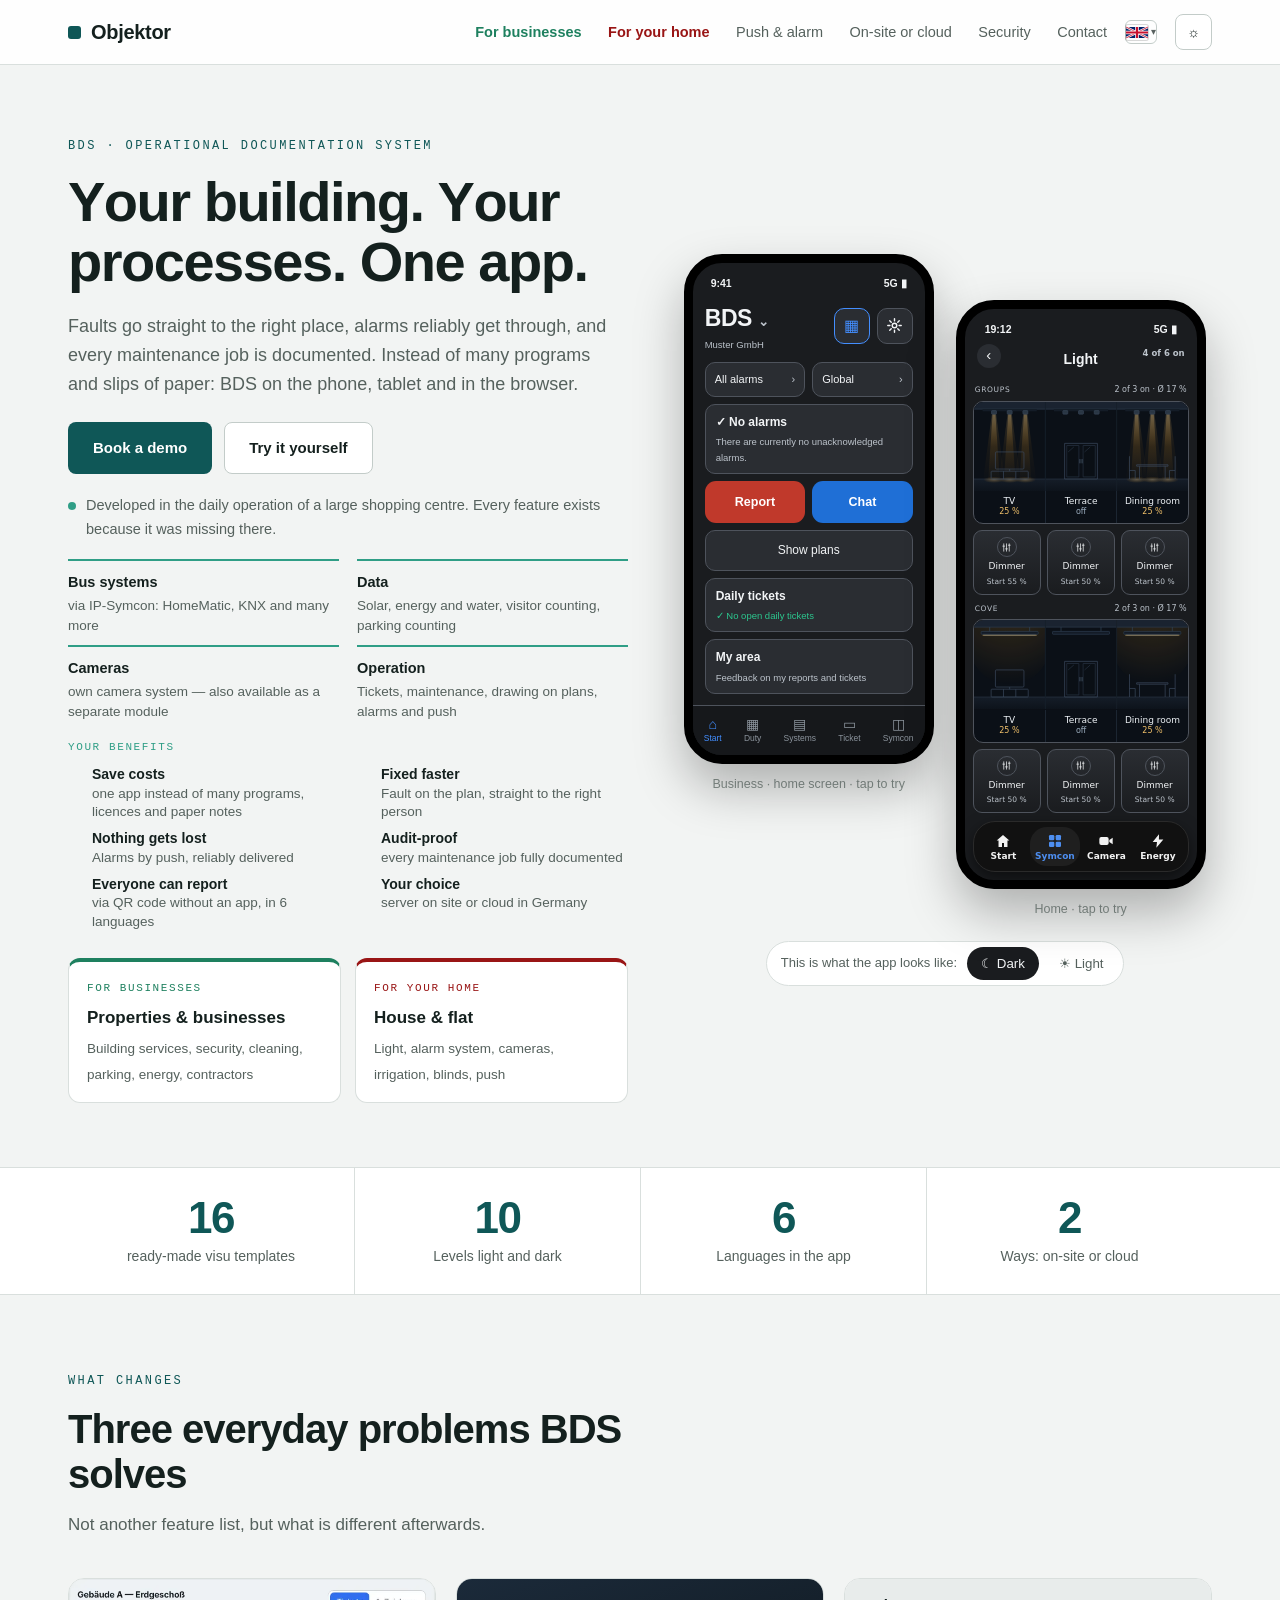
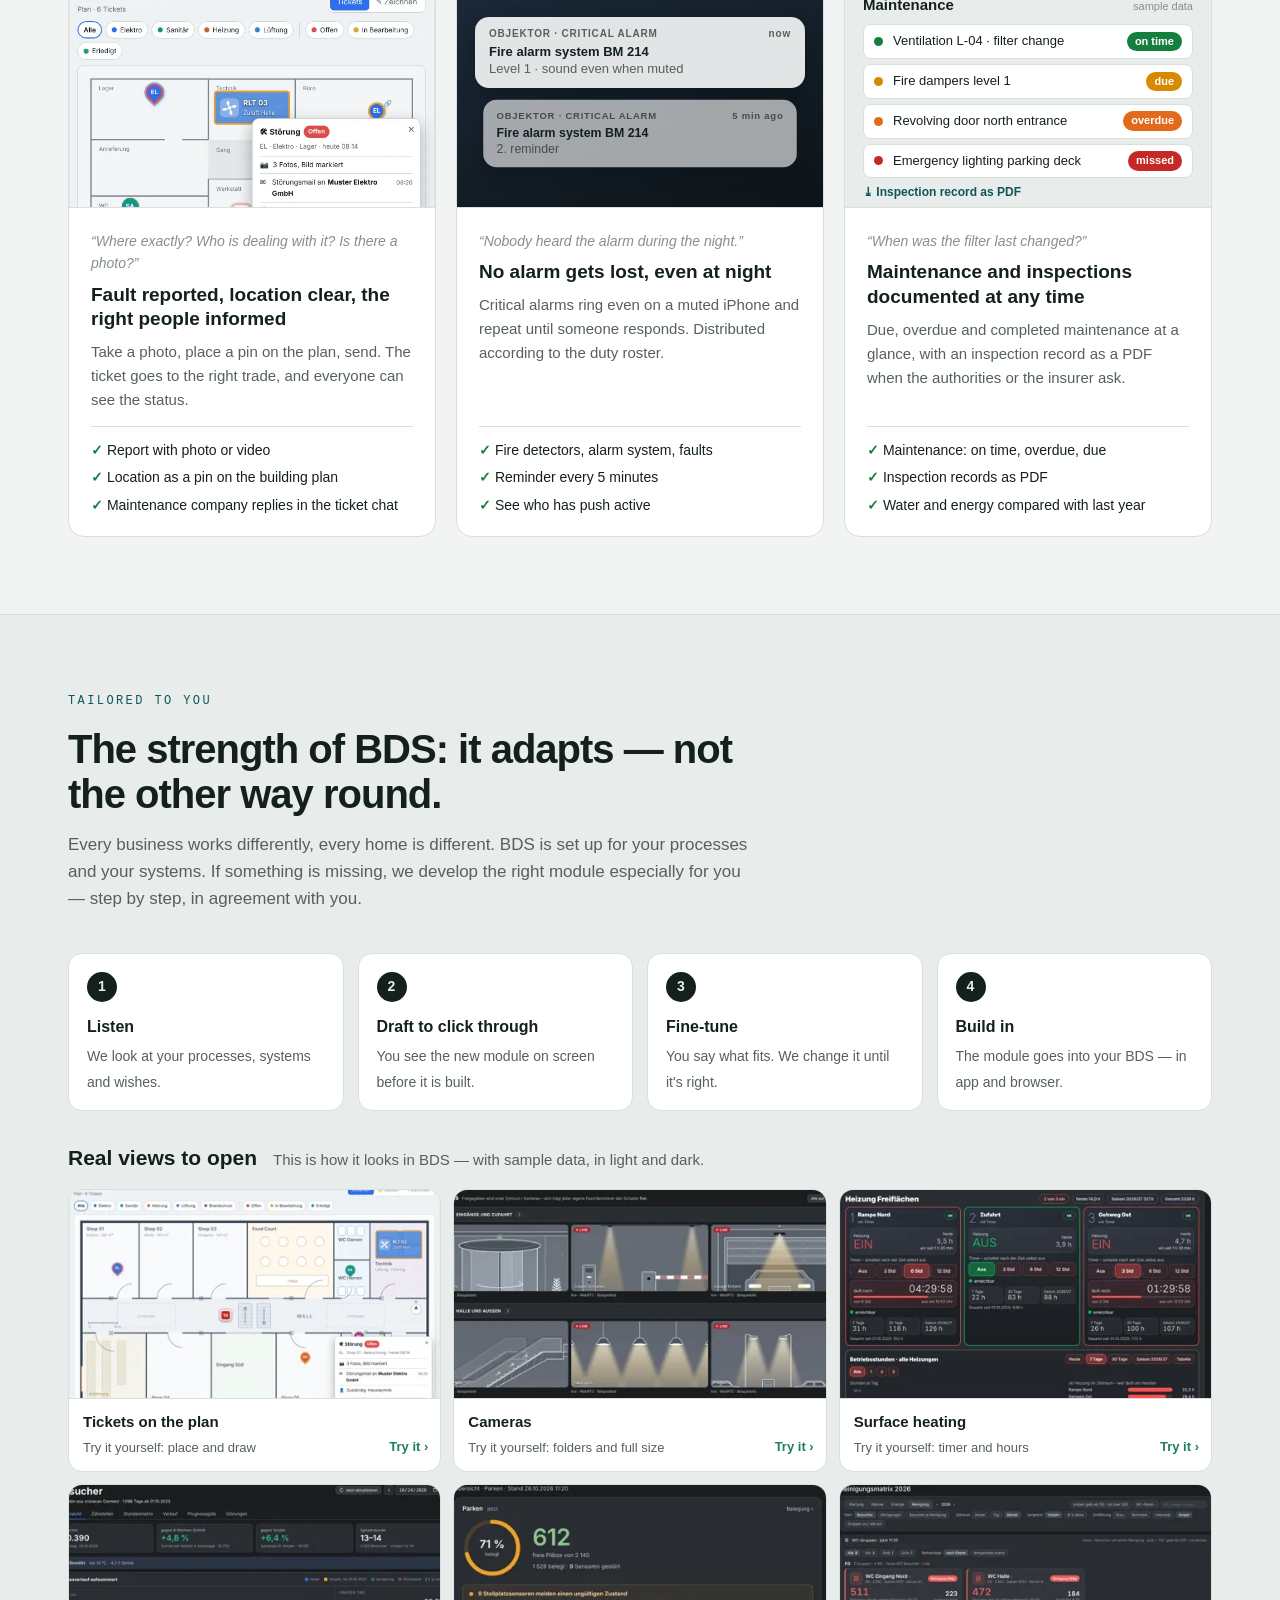
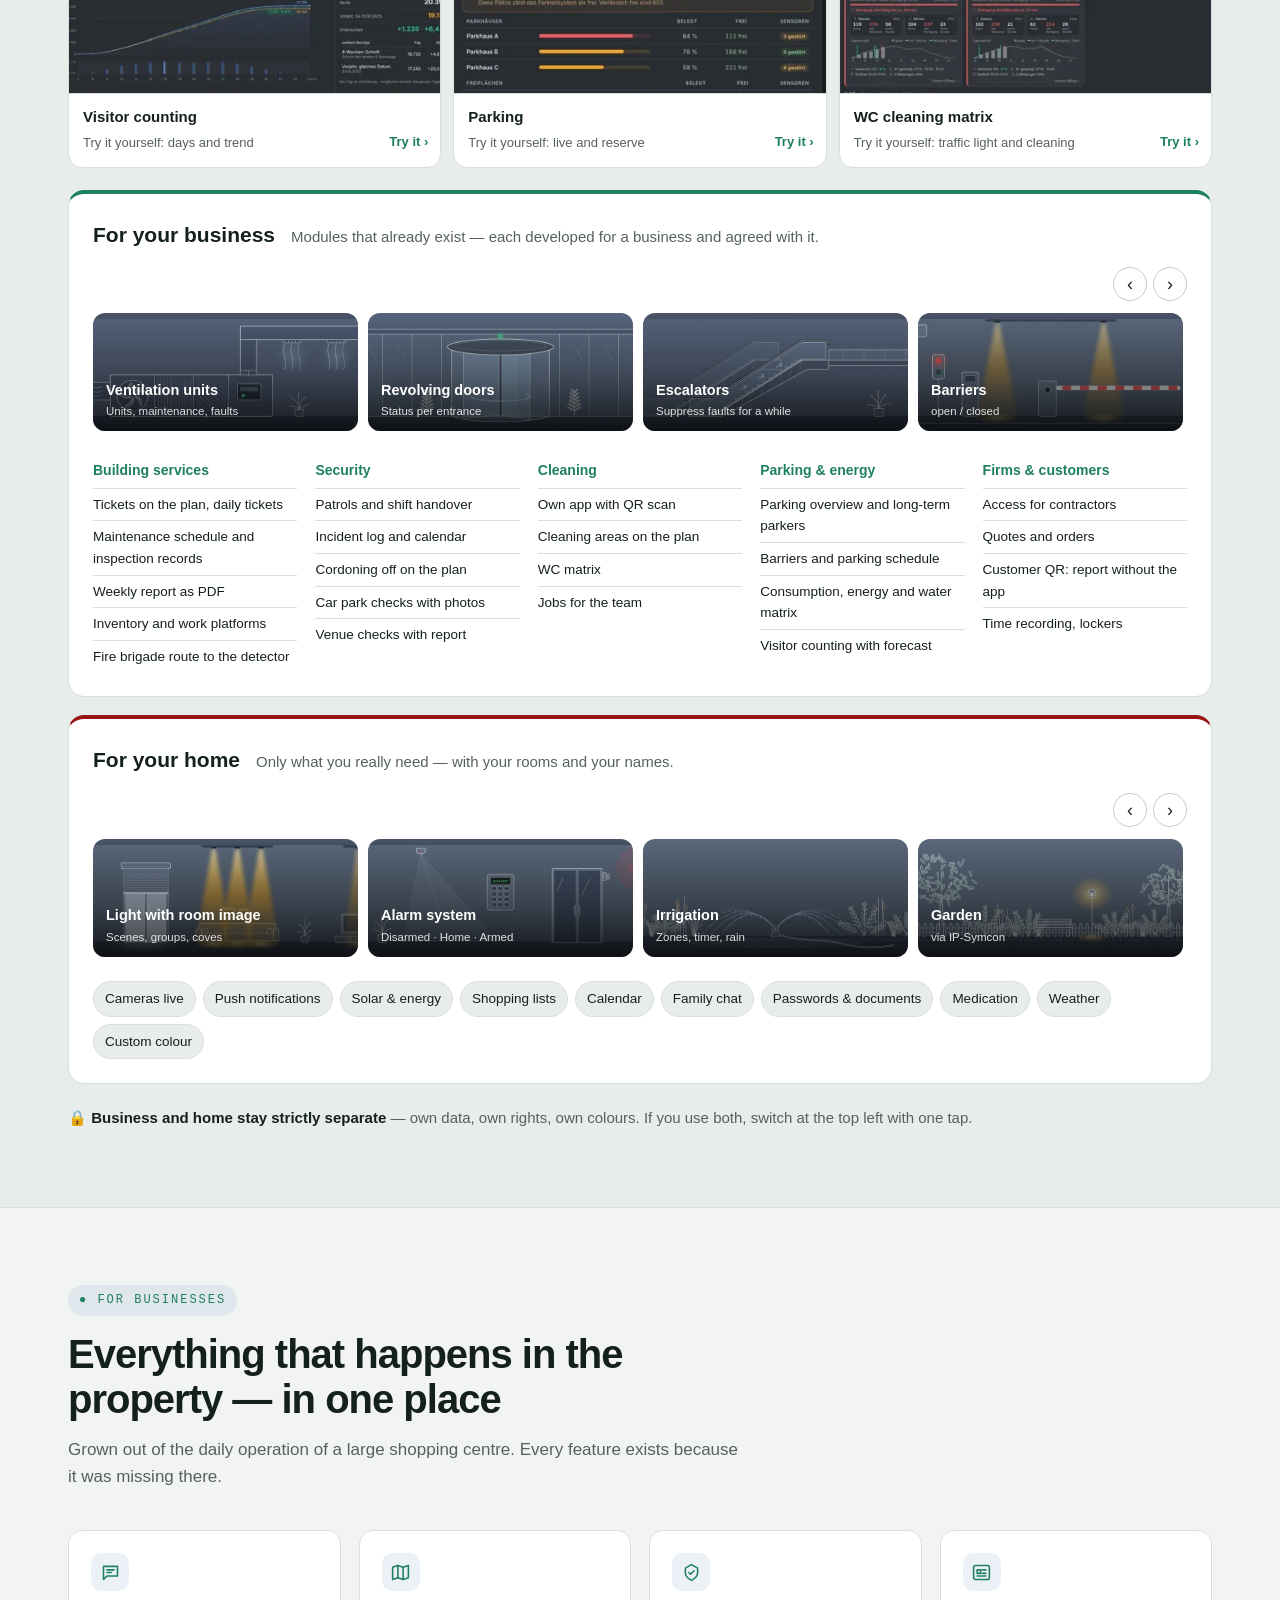
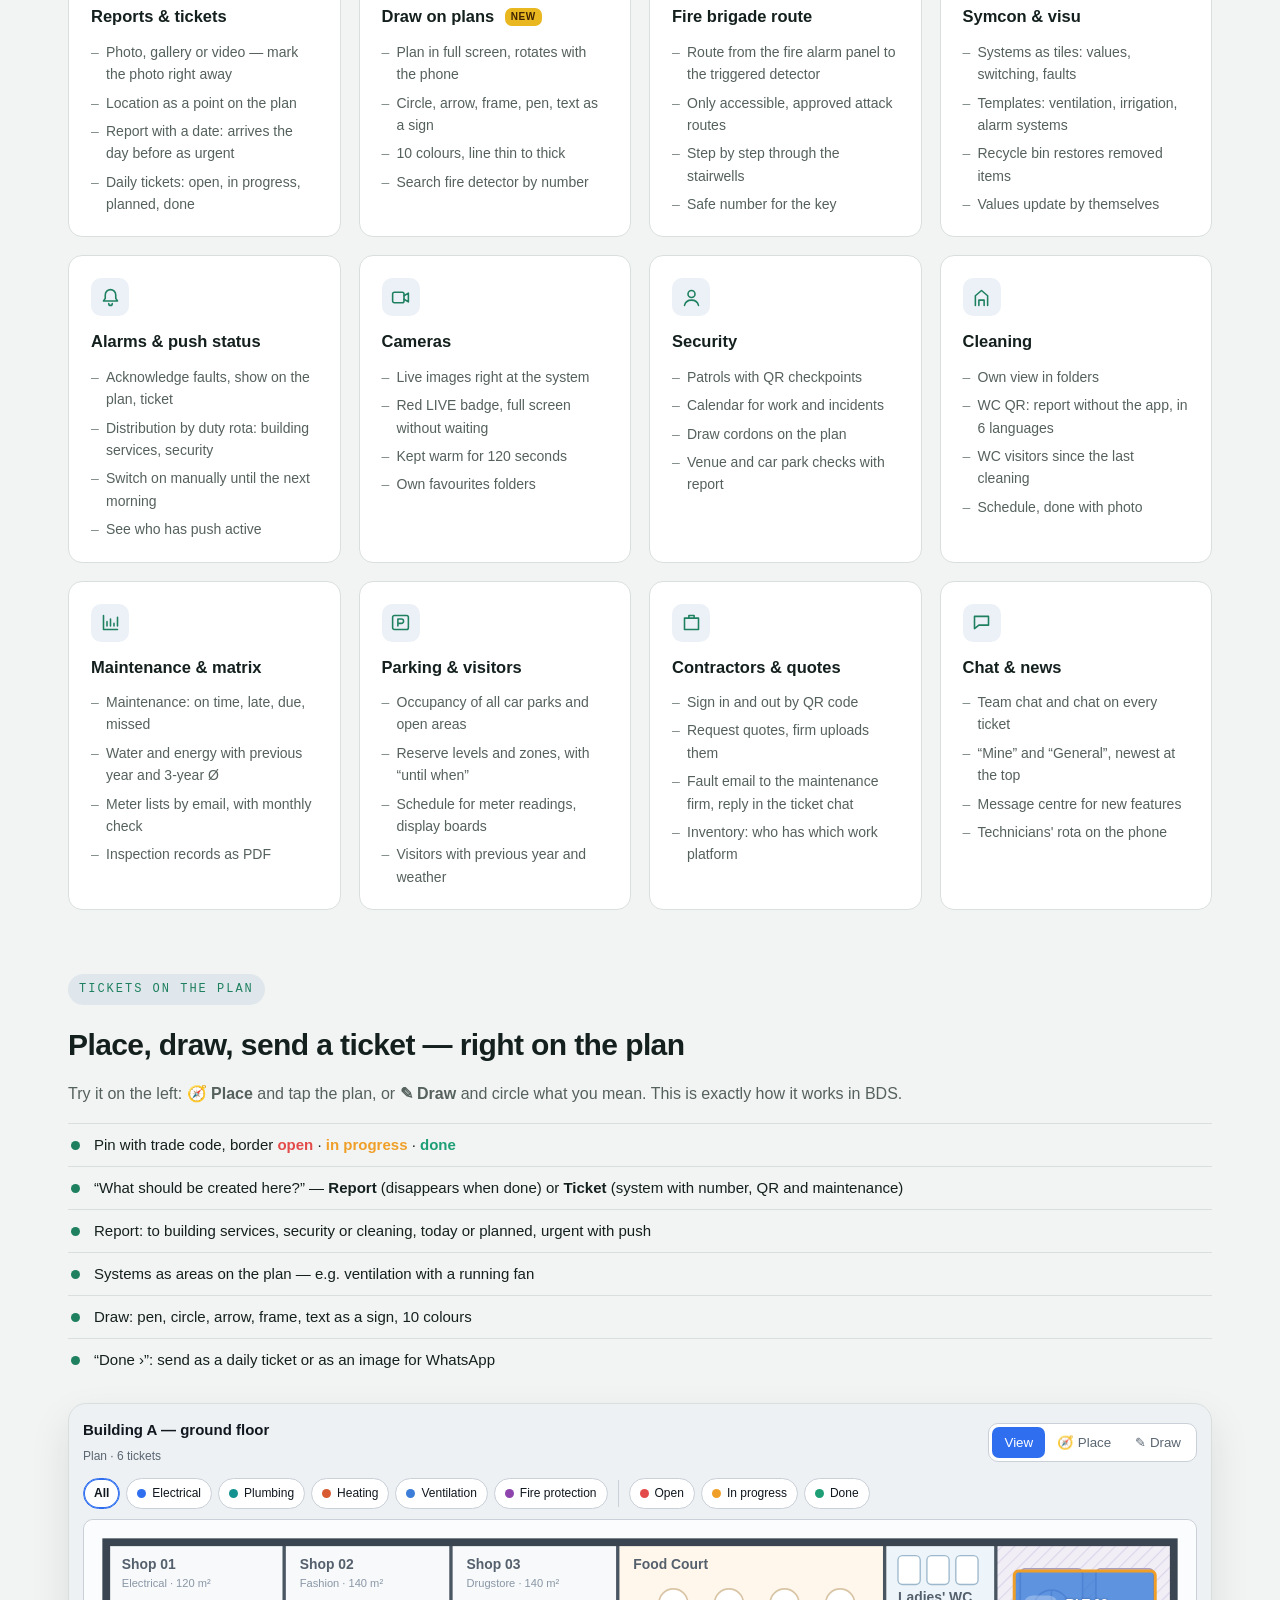
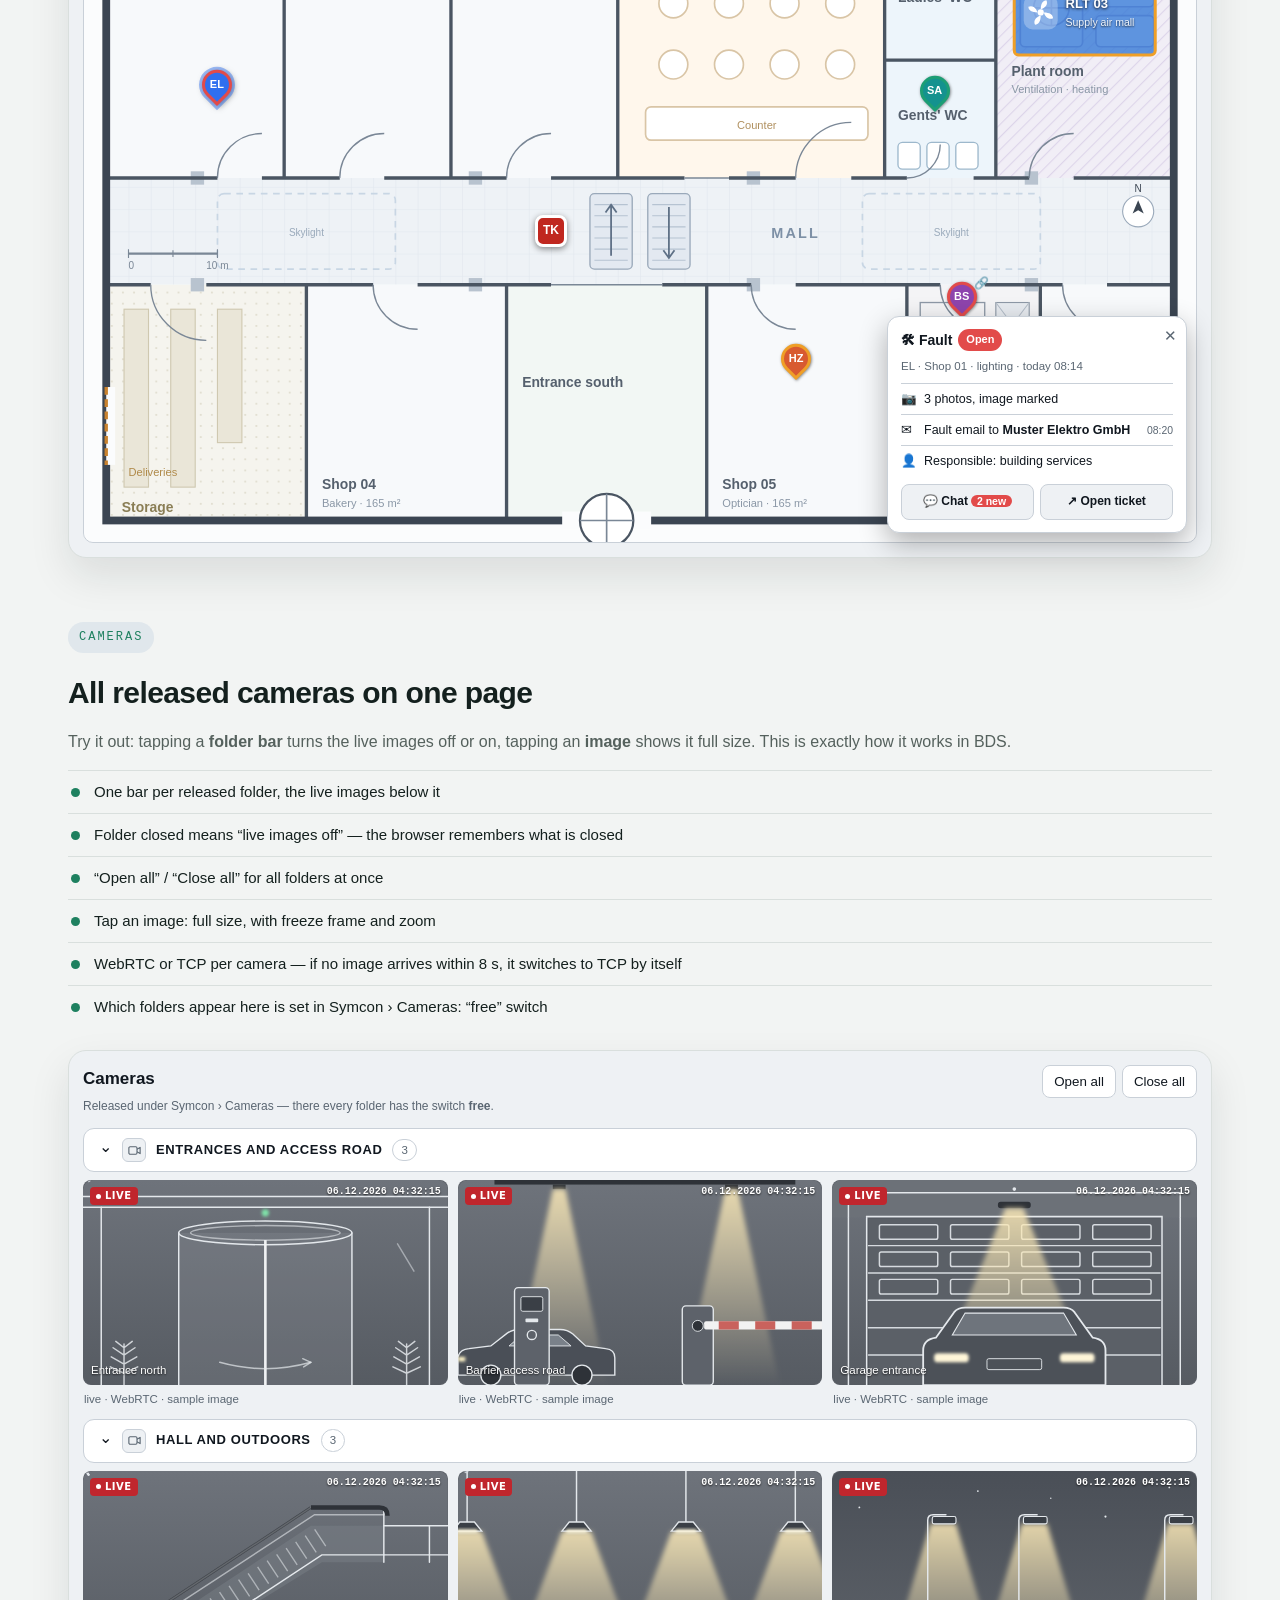
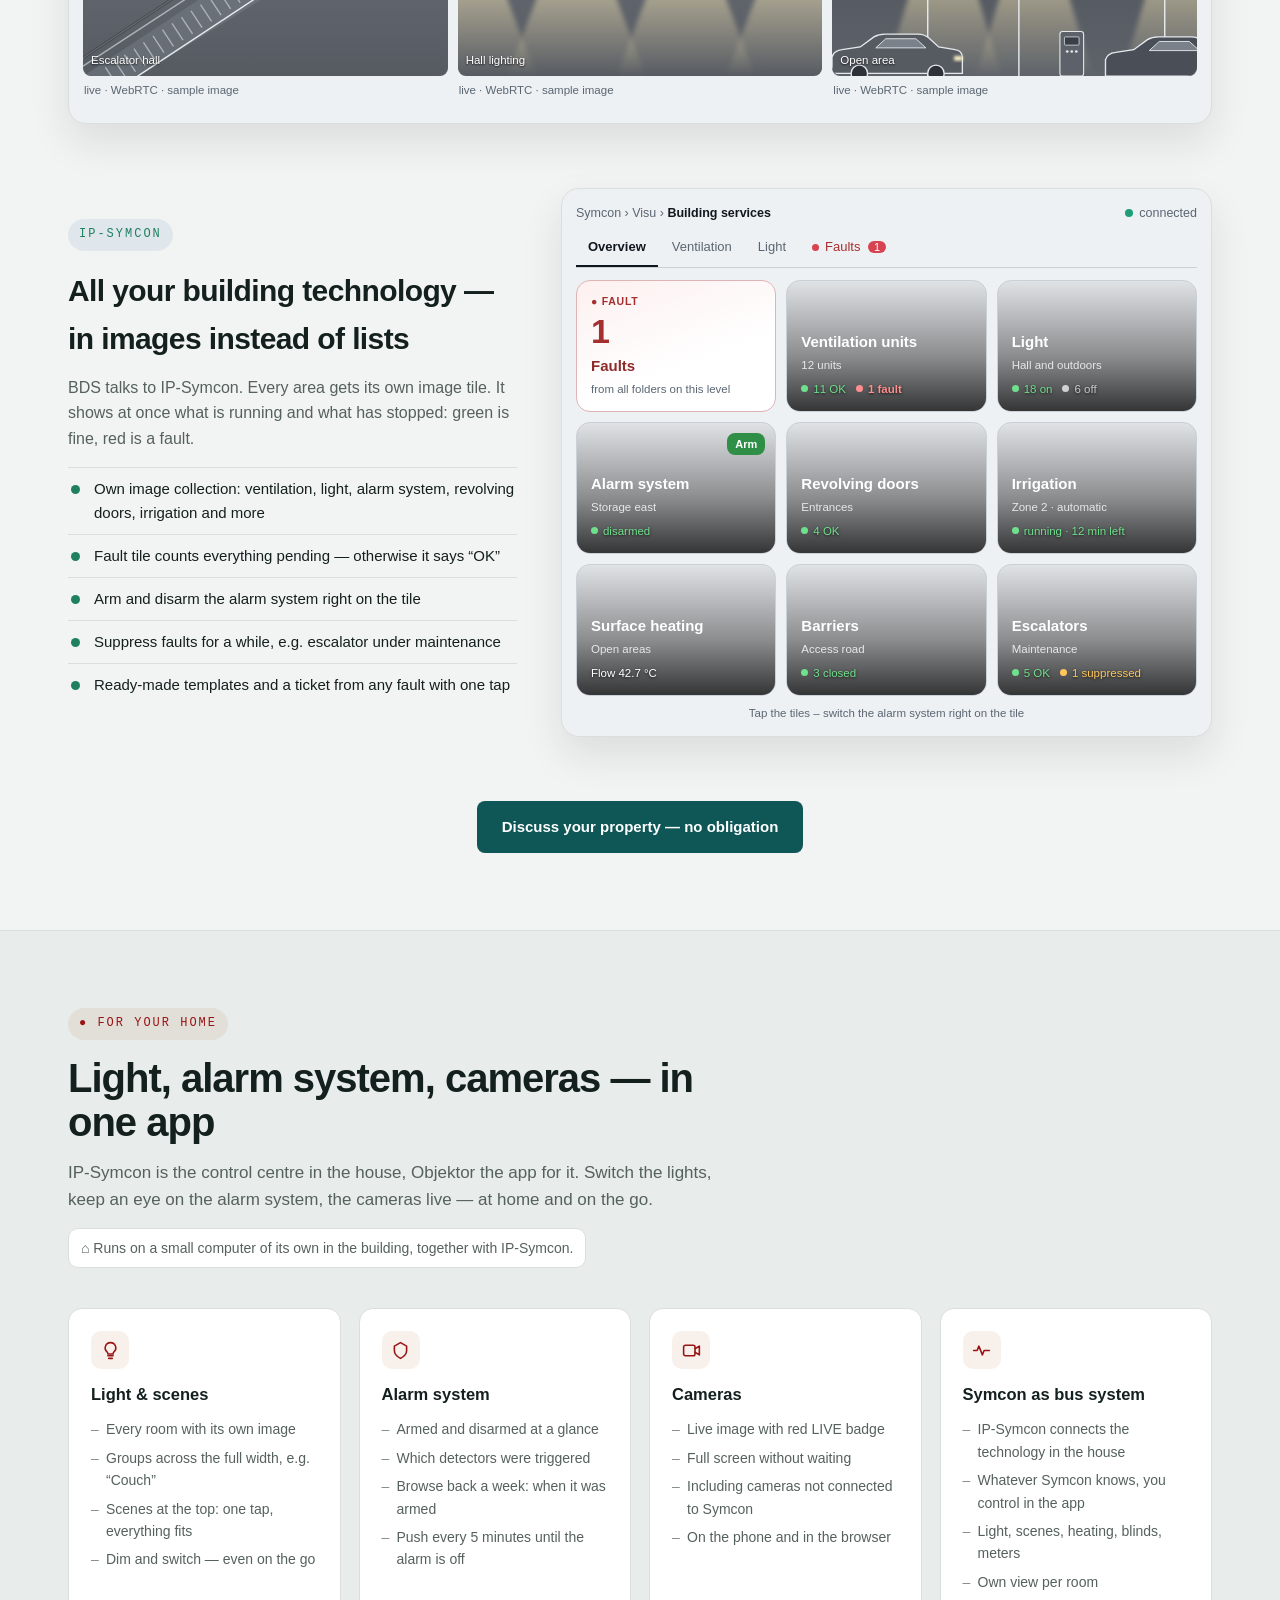
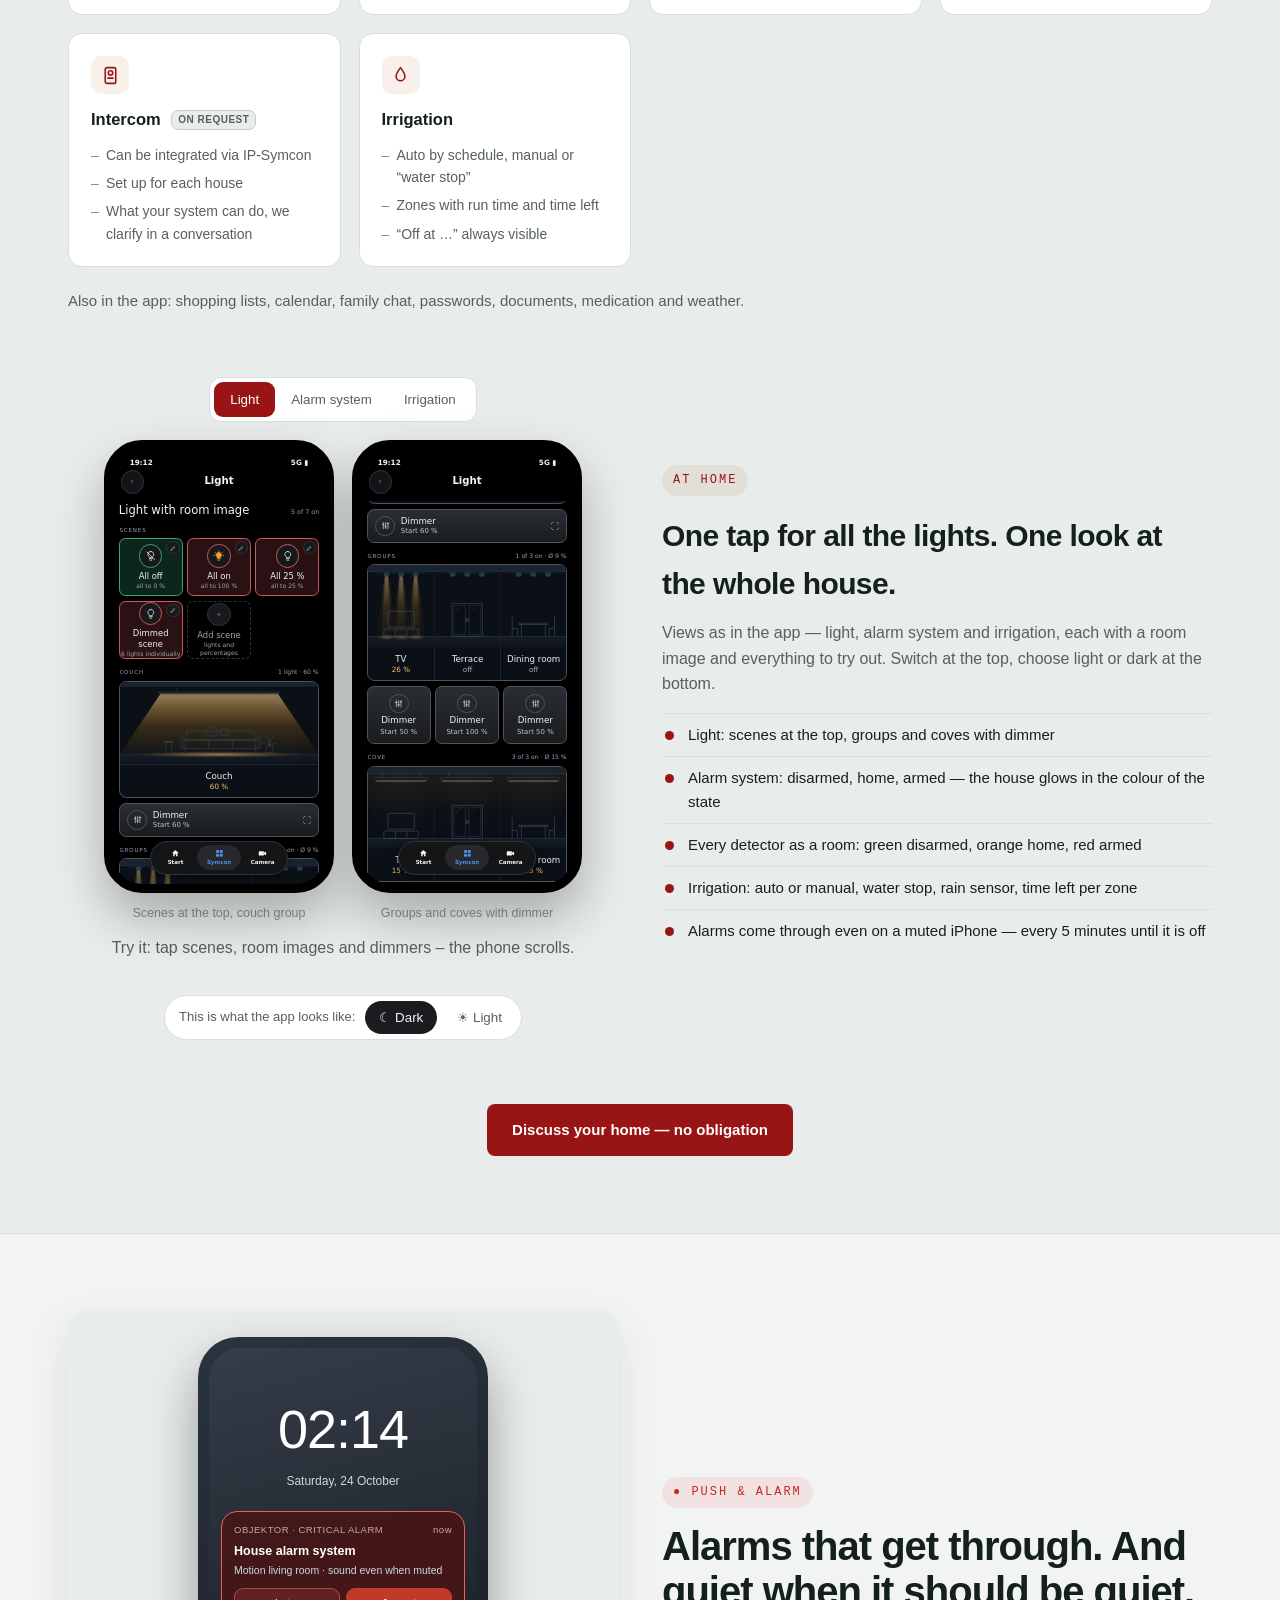
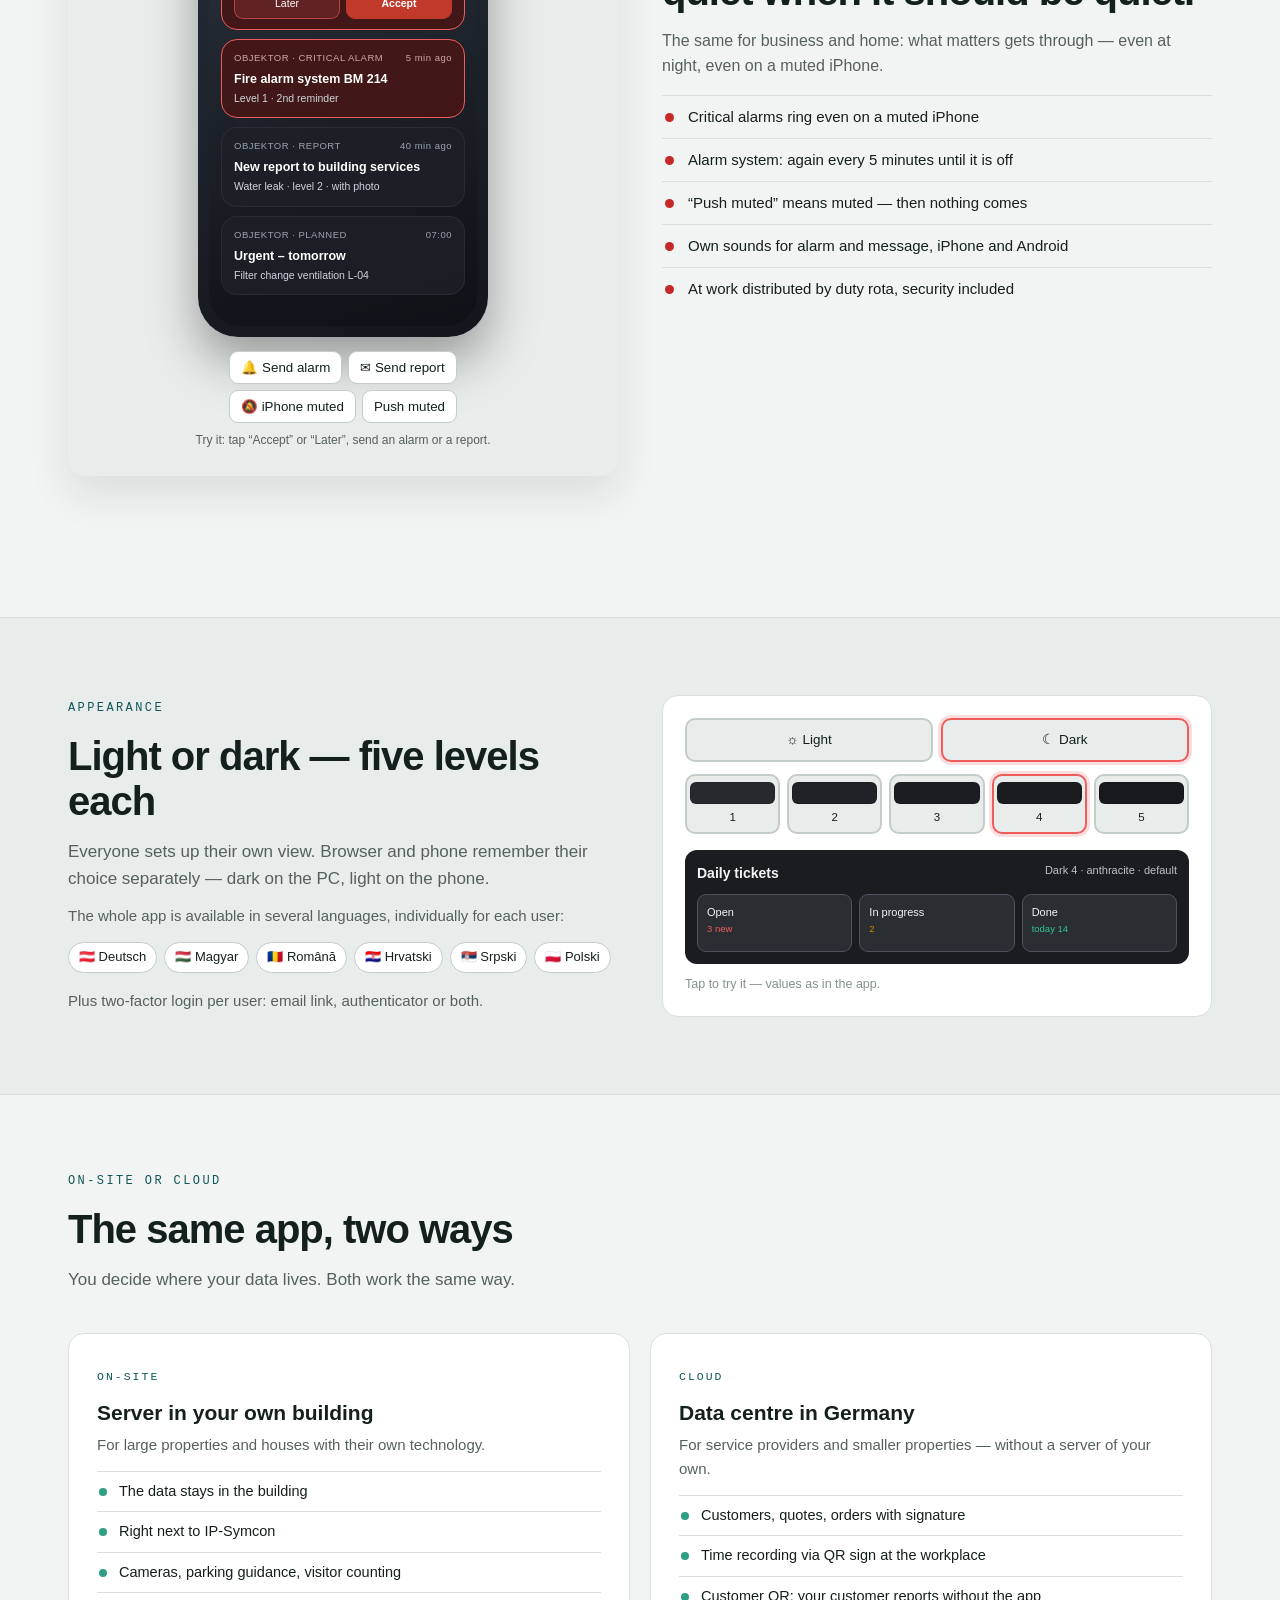
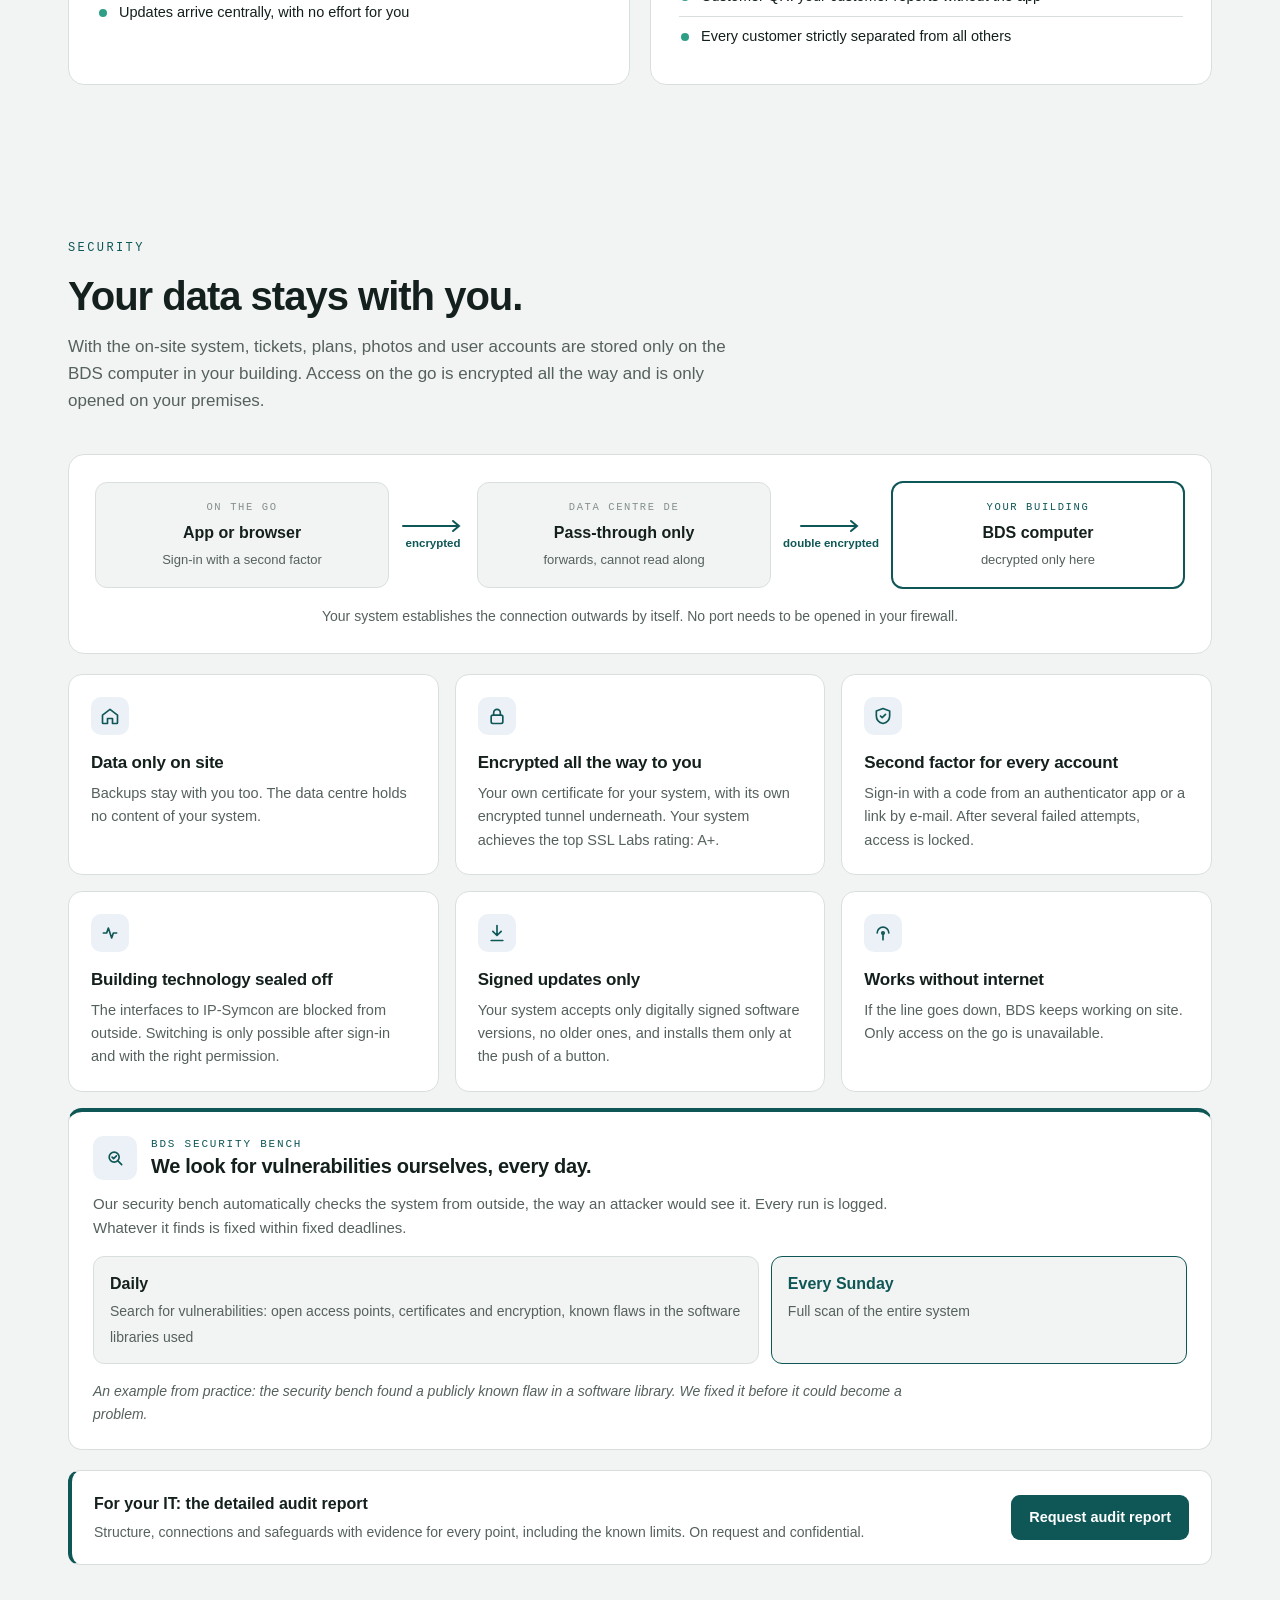
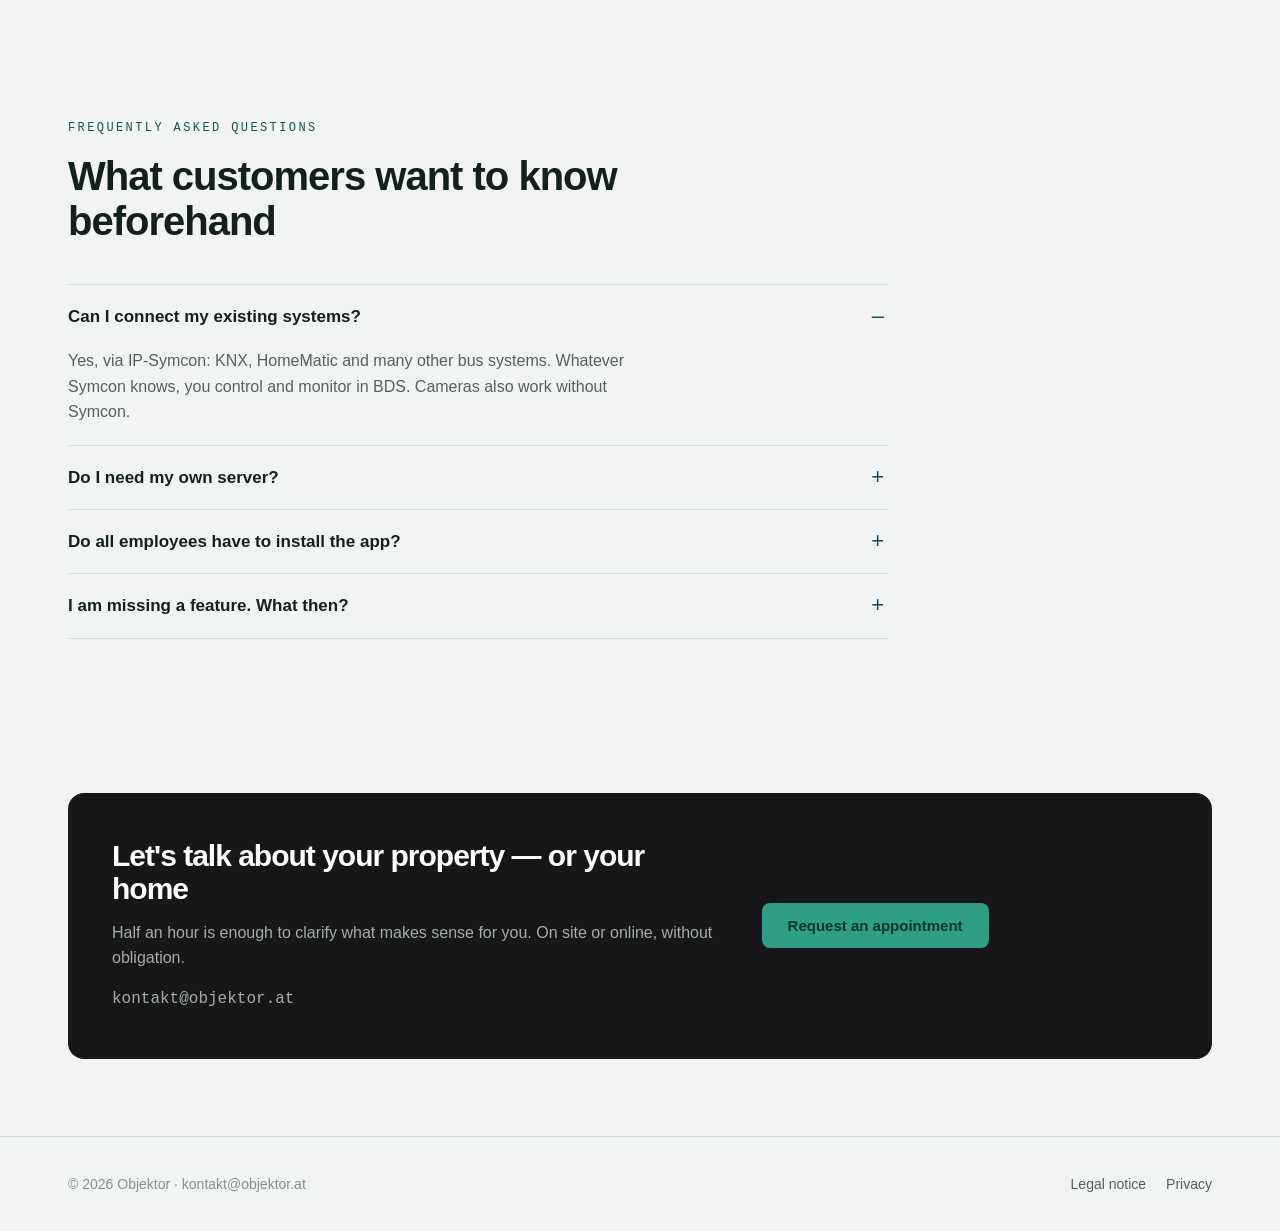
==== commit 568b1dc4: "Webseite aktualisiert: en/index.html, index.html, sitemap.xml, sprache-cs.js (+4 weitere) (Martin, W" ====
--- a/en/index.html
+++ b/en/index.html
@@ -200,6 +200,14 @@
 .kann span{font-size:13.5px;color:var(--leise);line-height:1.45}
 .blei b{color:var(--text)}
 @media(max-width:760px){.kann{grid-template-columns:1fr}}
+/* Ihre Vorteile - kurz und kompakt (16.11.2026) */
+.vorteile{max-width:560px;margin:-10px 0 26px}
+.vorteile small{display:block;font-family:ui-monospace,Menlo,monospace;font-size:11px;letter-spacing:1.6px;color:var(--marke-hell);margin-bottom:8px}
+.vorteile ul{list-style:none;margin:0;padding:0;display:grid;grid-template-columns:1fr 1fr;gap:7px 18px}
+.vorteile li{position:relative;padding-left:24px;font-size:13.5px;line-height:1.4;color:var(--leise)}
+.vorteile li:before{content:"";position:absolute;left:0;top:1px;width:16px;height:16px;border-radius:50%;background:var(--marke-hell) url(../"data:image/svg+xml,%3Csvg xmlns='http://www.w3.org/2000/svg' viewBox='0 0 16 16'%3E%3Cpath d='M4.5 8.3l2.3 2.2 4.7-4.9' fill='none' stroke='%23fff' stroke-width='2' stroke-linecap='round' stroke-linejoin='round'/%3E%3C/svg%3E") center/16px no-repeat}
+.vorteile b{display:block;font-size:14px;color:var(--text,inherit)}
+@media(max-width:760px){.vorteile ul{grid-template-columns:1fr}}
 /* Abschnitte */
 section{padding:84px 0}
 .kopfzeile{max-width:680px;margin-bottom:40px}
@@ -1461,6 +1469,14 @@
       <li><b>Cameras</b><span>own camera system — also available as a separate module</span></li>
       <li><b>Operation</b><span>Tickets, maintenance, drawing on plans, alarms and push</span></li>
     </ul>
+    <div class="vorteile"><small>YOUR BENEFITS</small><ul>
+      <li><b>Save costs</b><span>one app instead of many programs, licences and paper notes</span></li>
+      <li><b>Fixed faster</b><span>Fault on the plan, straight to the right person</span></li>
+      <li><b>Nothing gets lost</b><span>Alarms by push, reliably delivered</span></li>
+      <li><b>Audit-proof</b><span>every maintenance job fully documented</span></li>
+      <li><b>Everyone can report</b><span>via QR code without an app, in 6 languages</span></li>
+      <li><b>Your choice</b><span>server on site or cloud in Germany</span></li>
+    </ul></div>
     <div class="wege">
       <a class="weg f" href="#firma"><small>FOR BUSINESSES</small><b>Properties &amp; businesses</b><span>Building services, security, cleaning, parking, energy, contractors</span></a>
       <a class="weg h" href="#zuhause"><small>FOR YOUR HOME</small><b>House &amp; flat</b><span>Light, alarm system, cameras, irrigation, blinds, push</span></a>
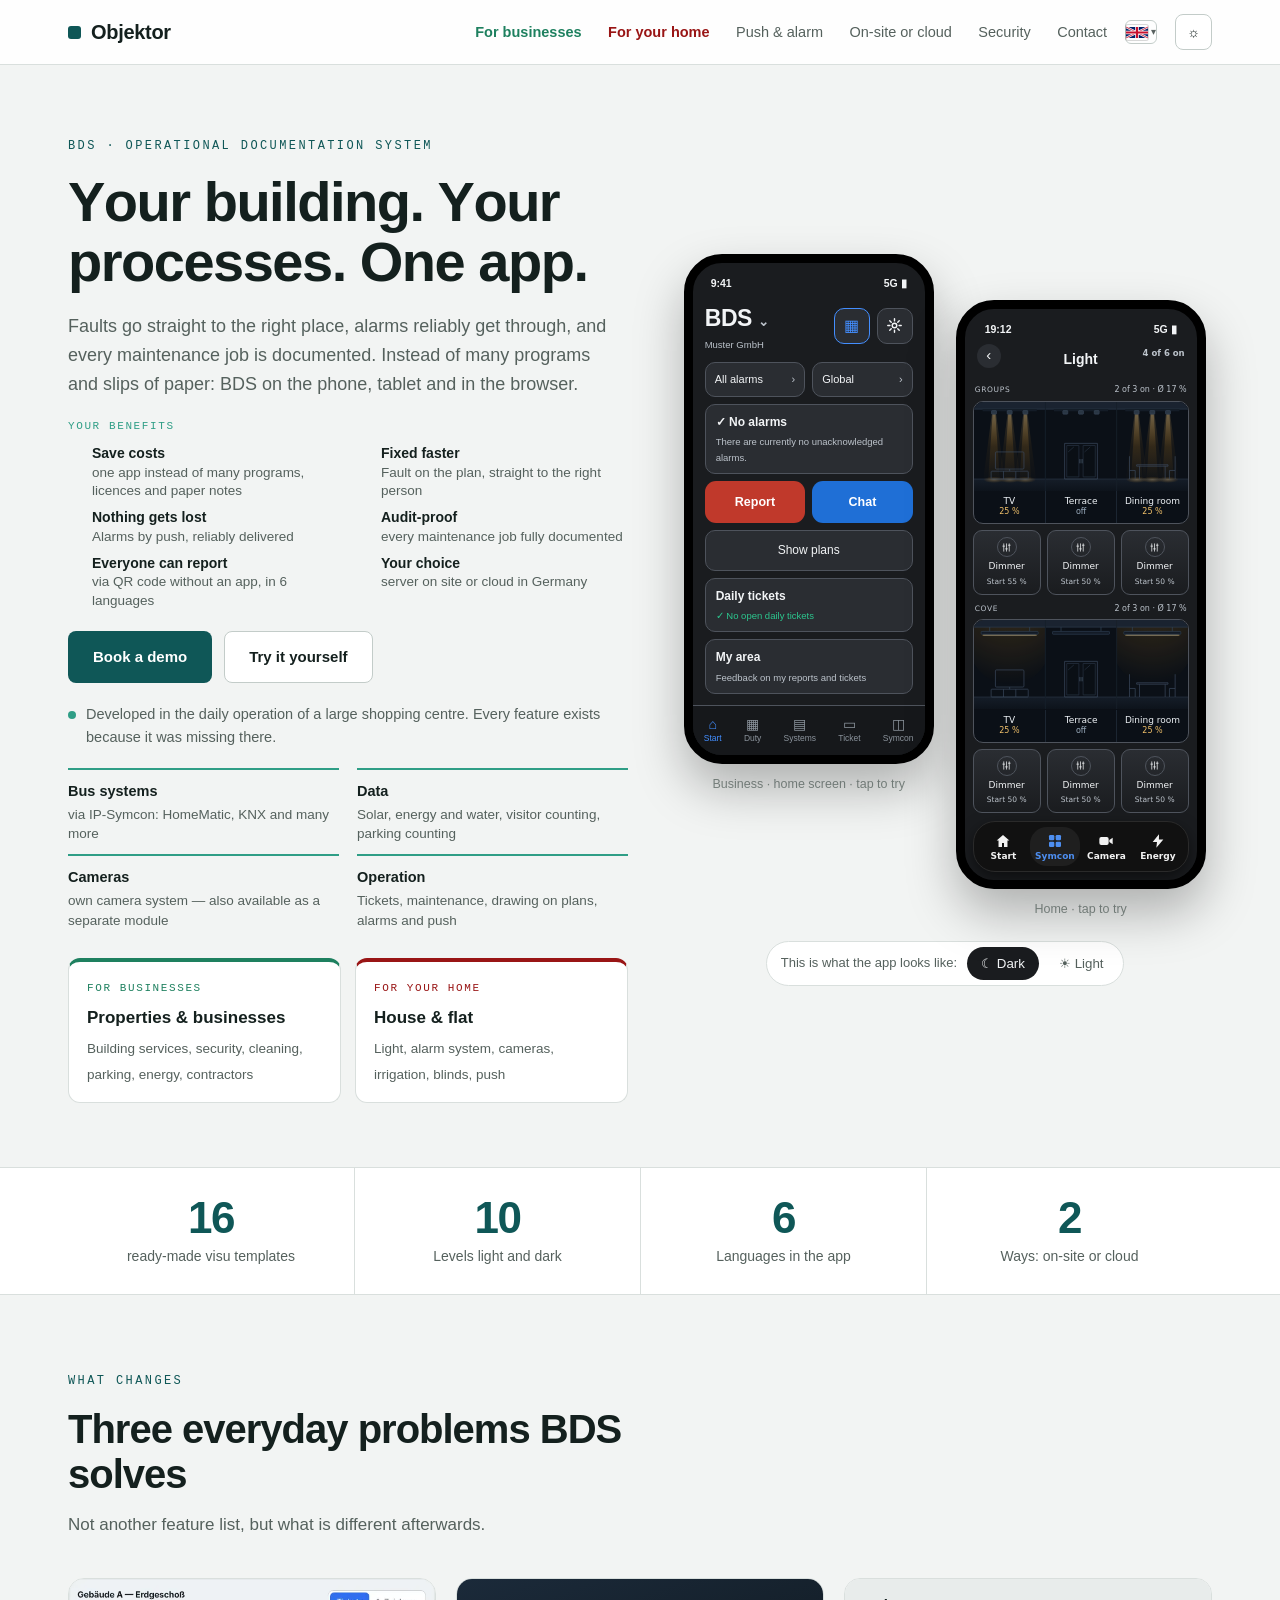
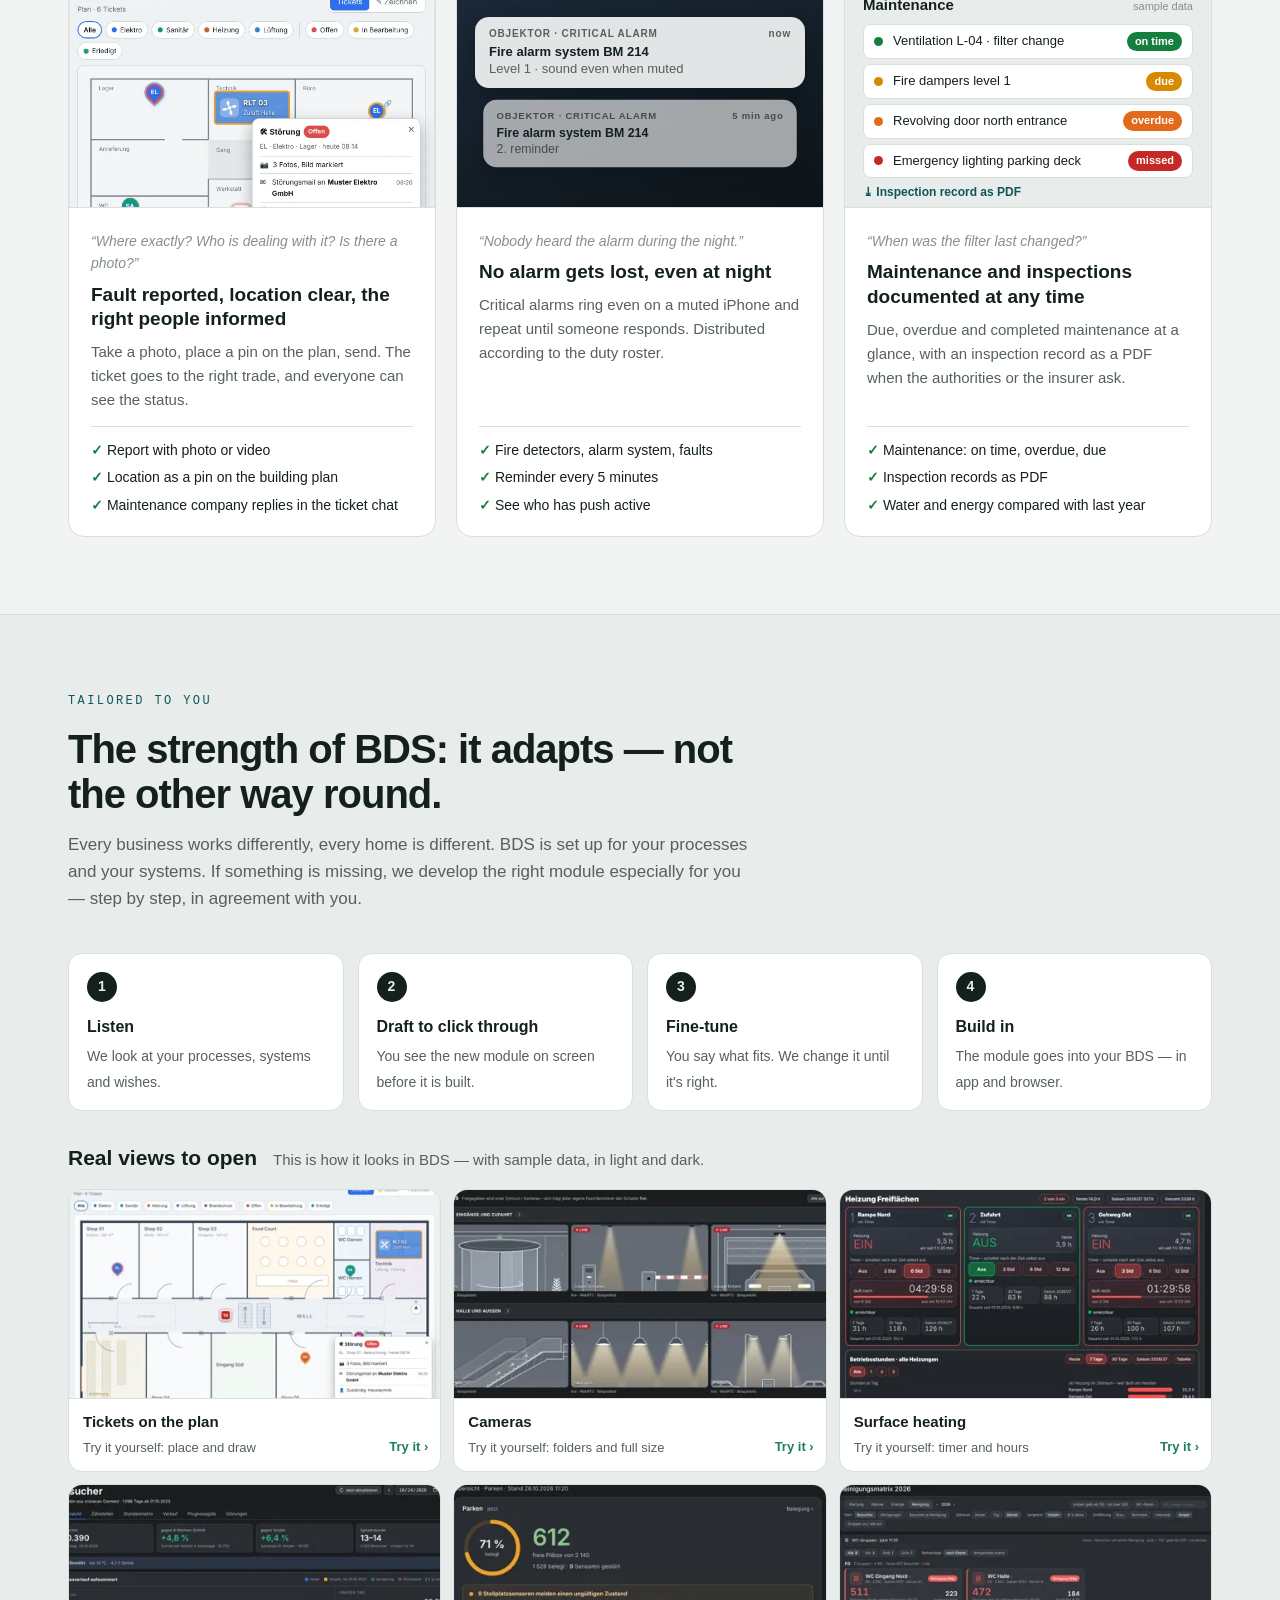
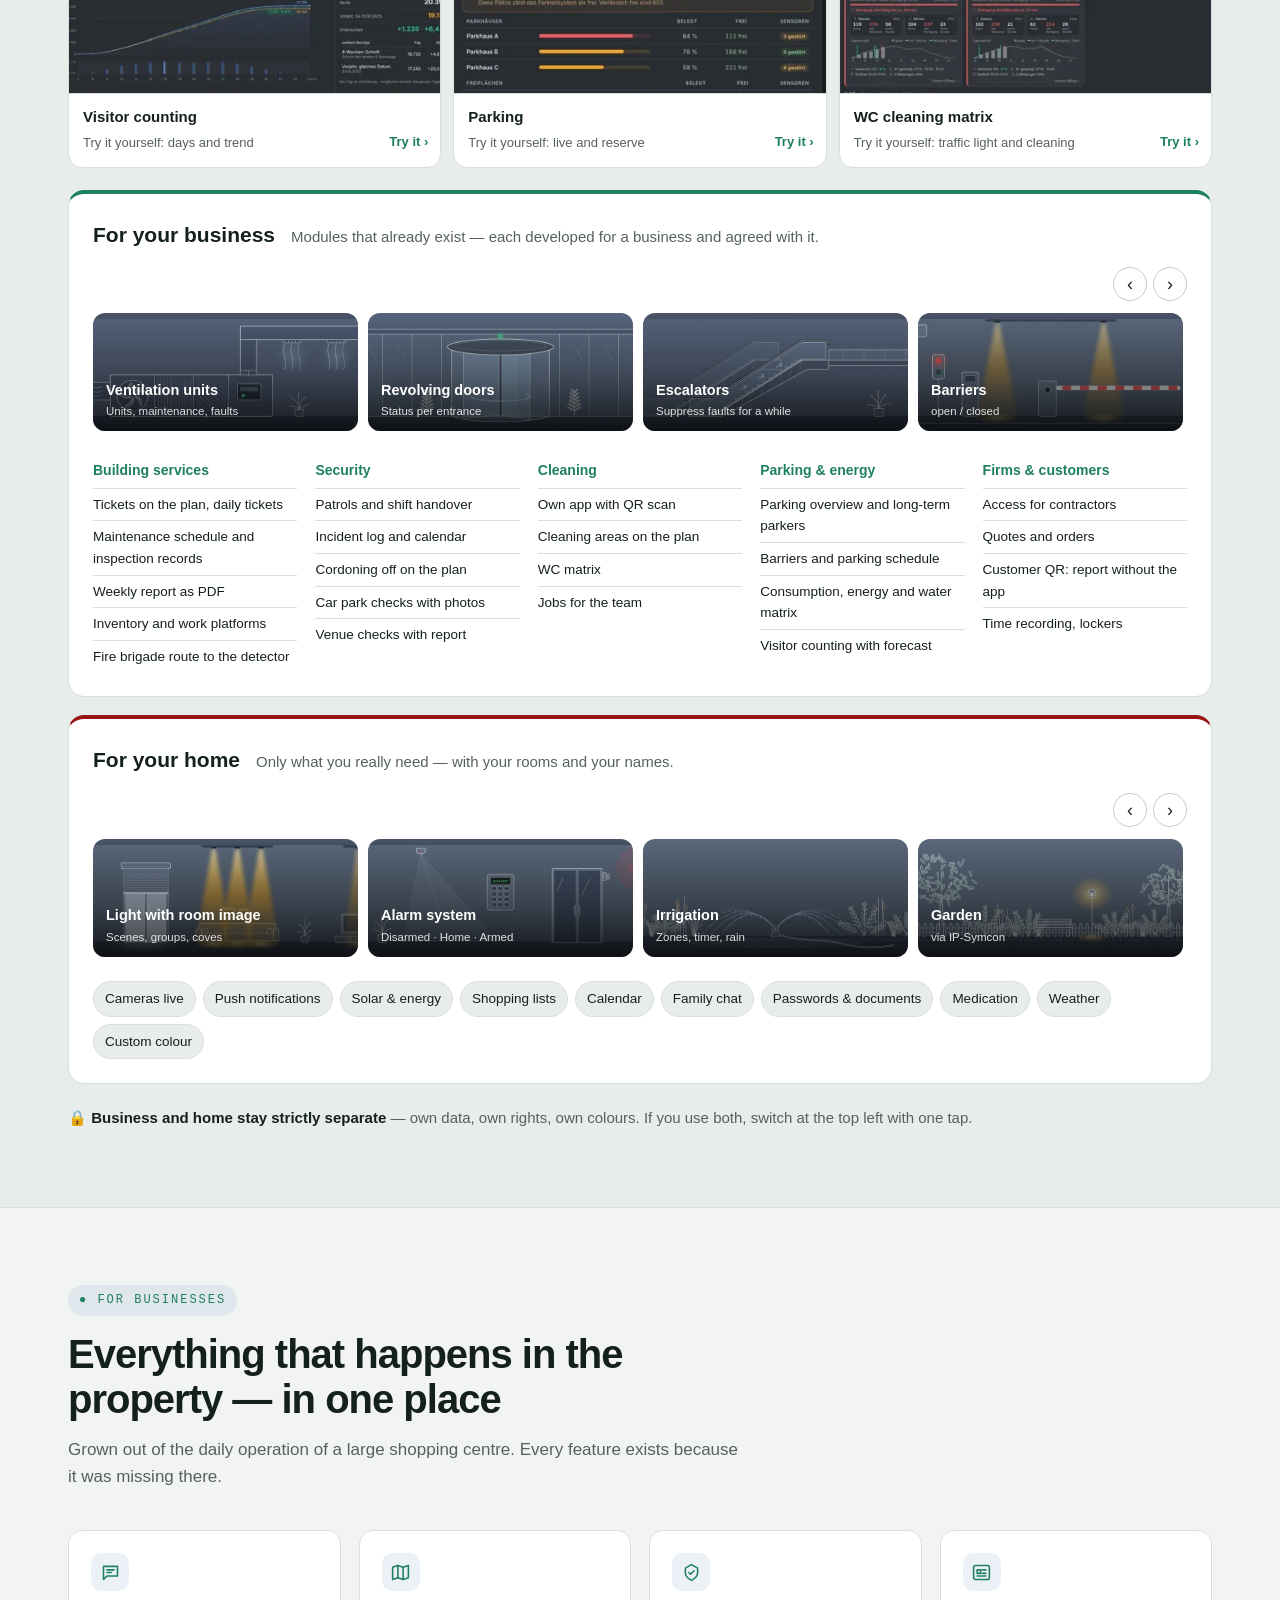
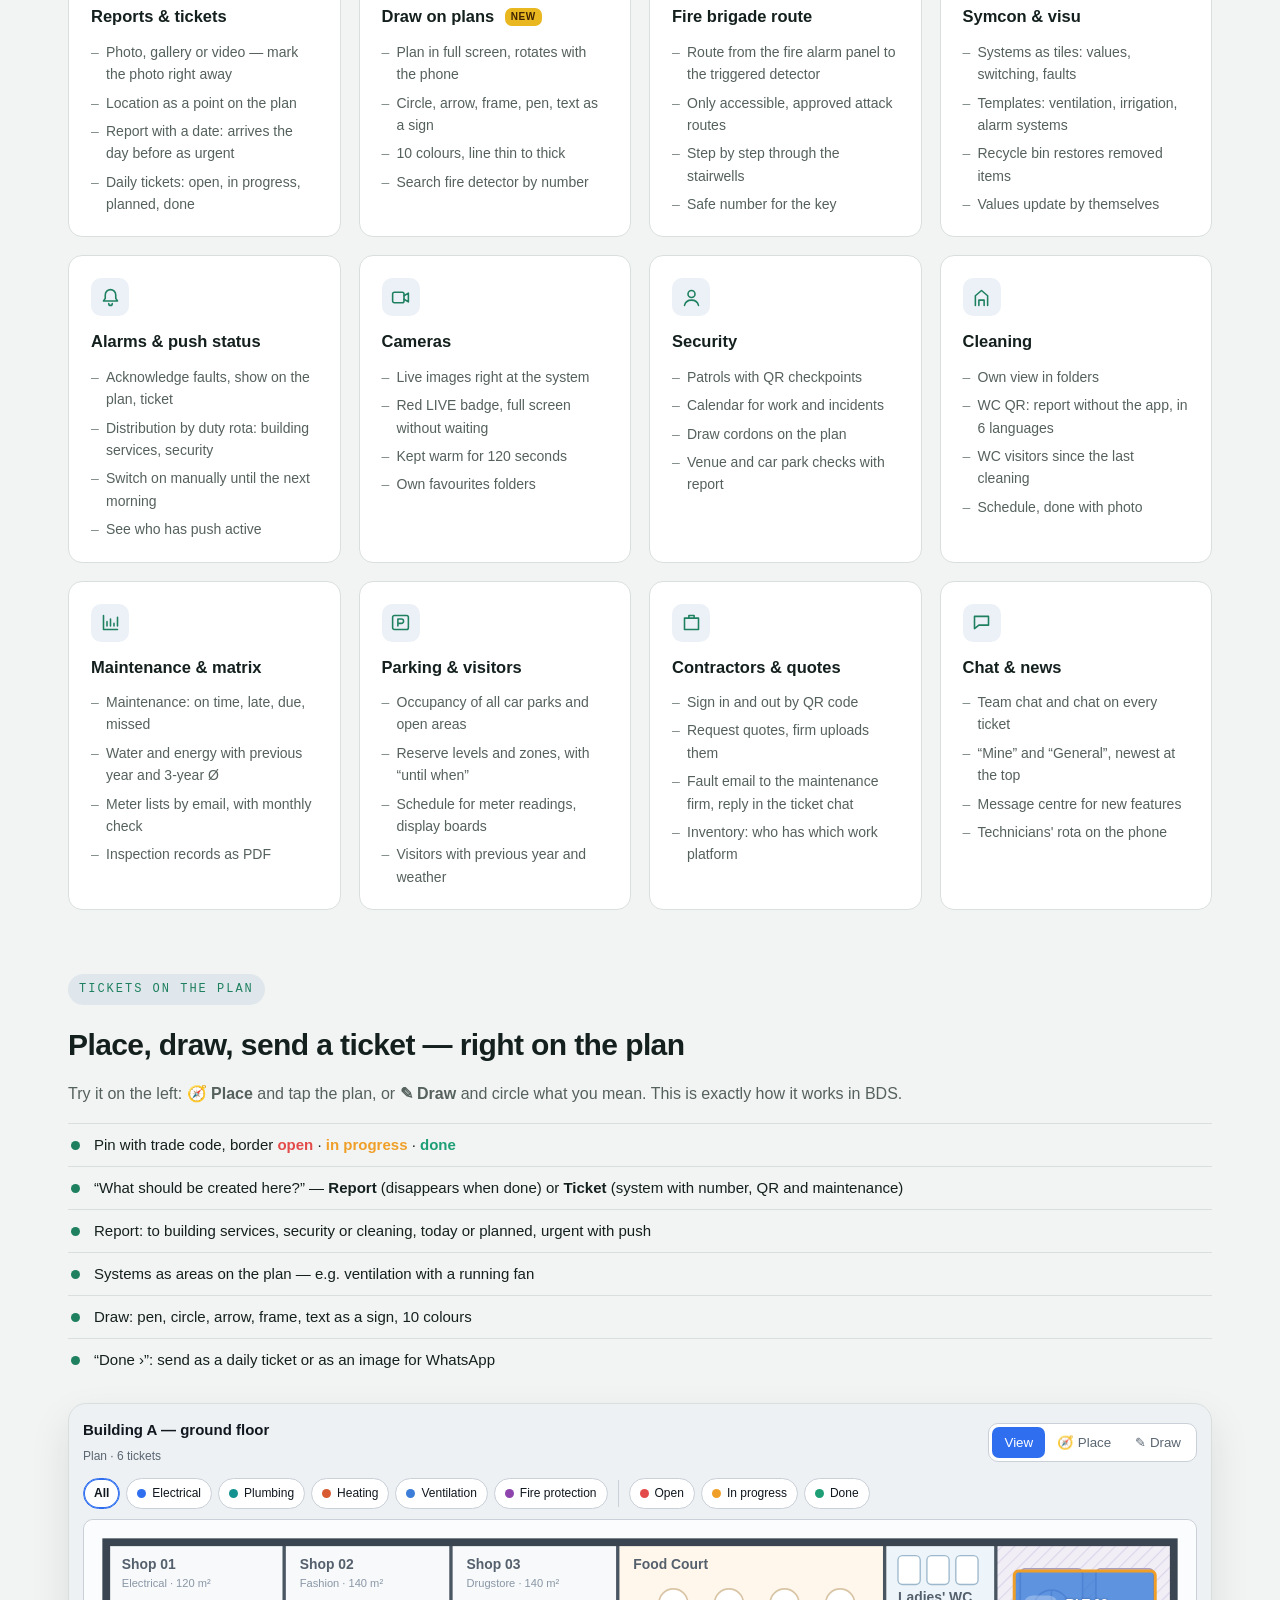
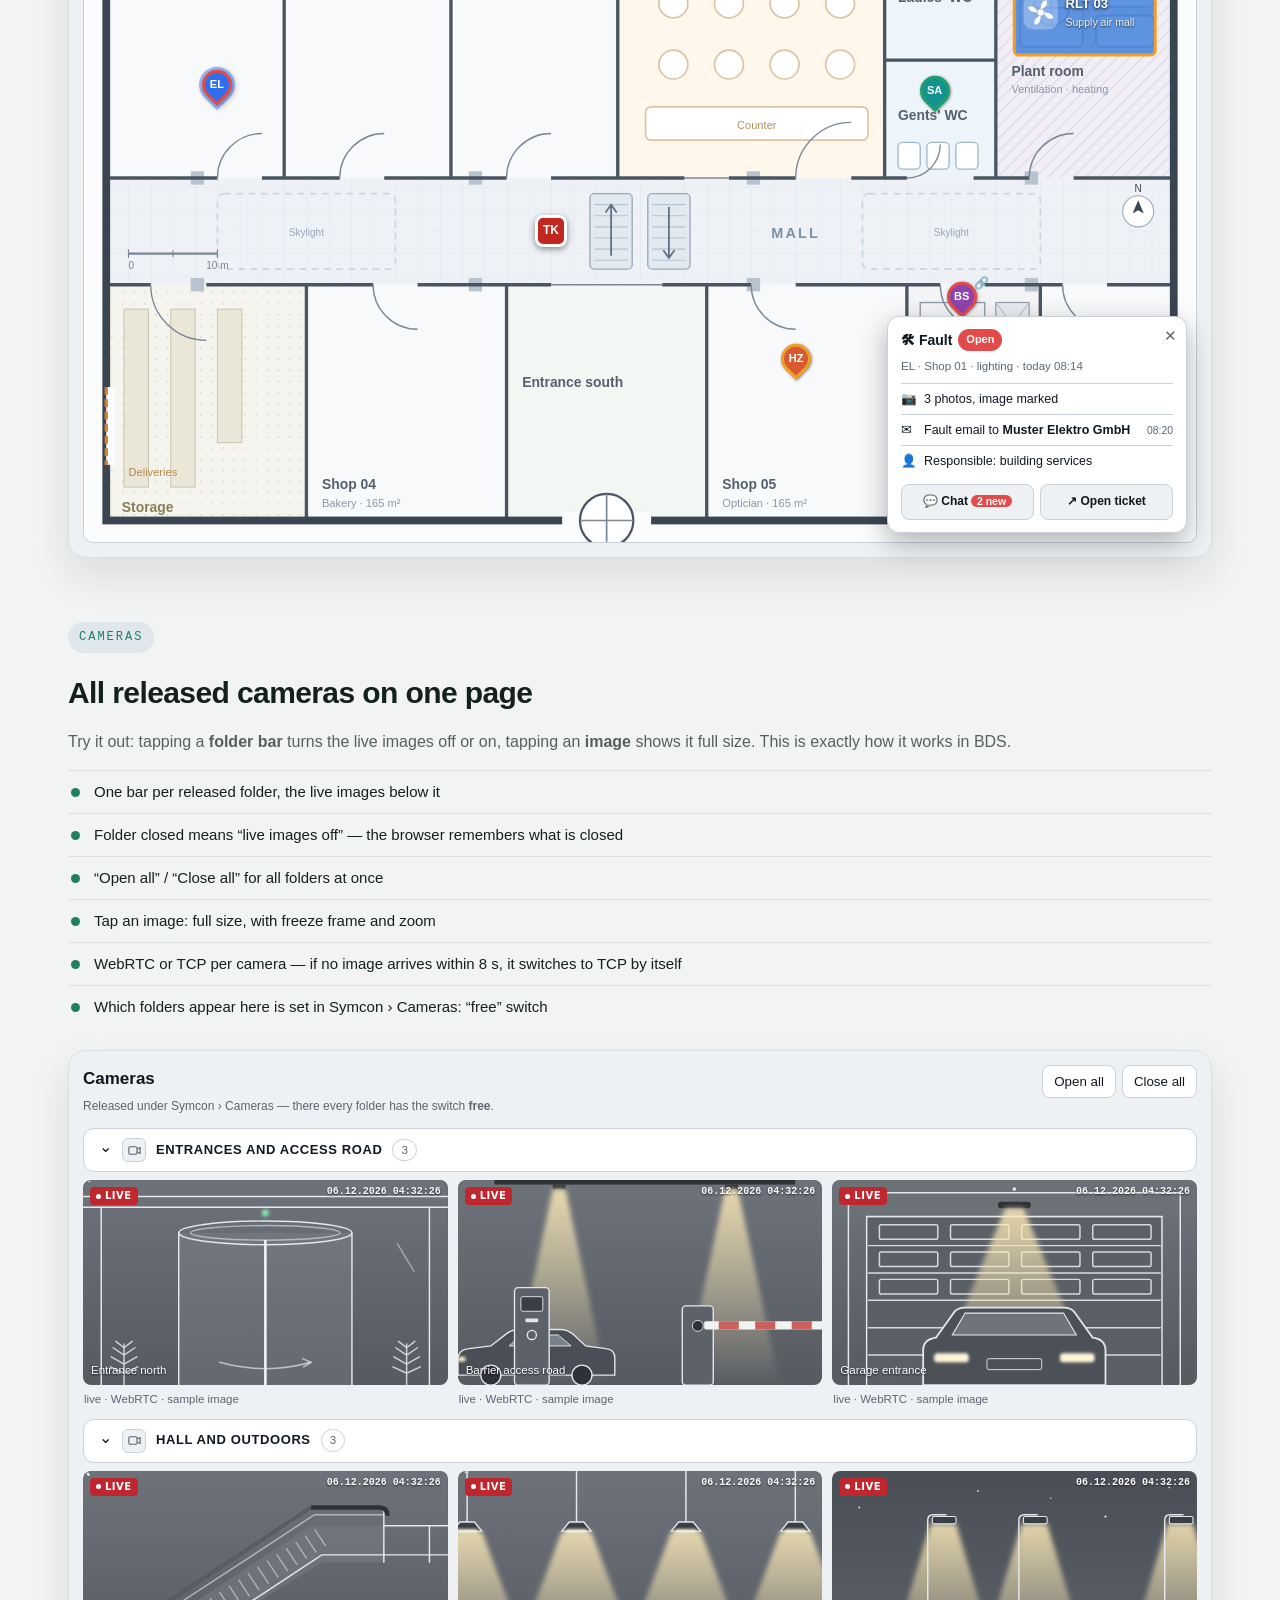
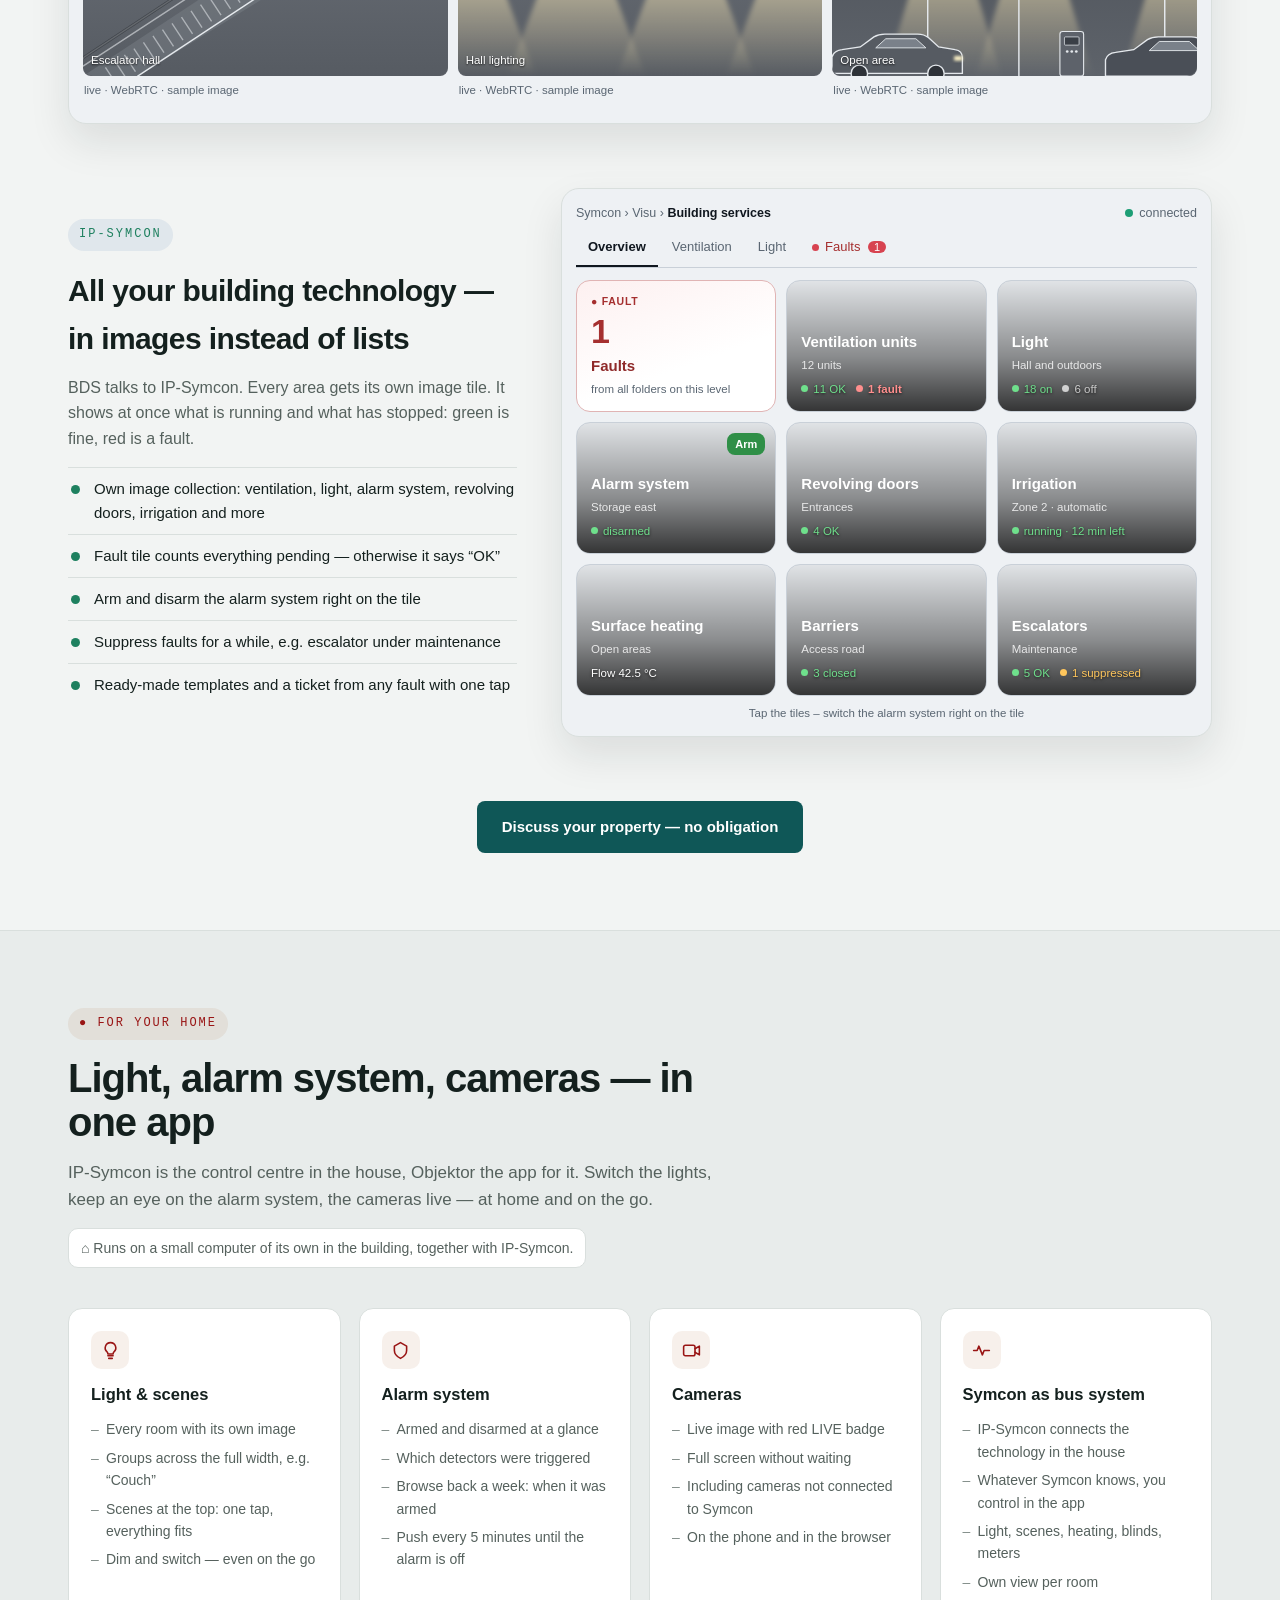
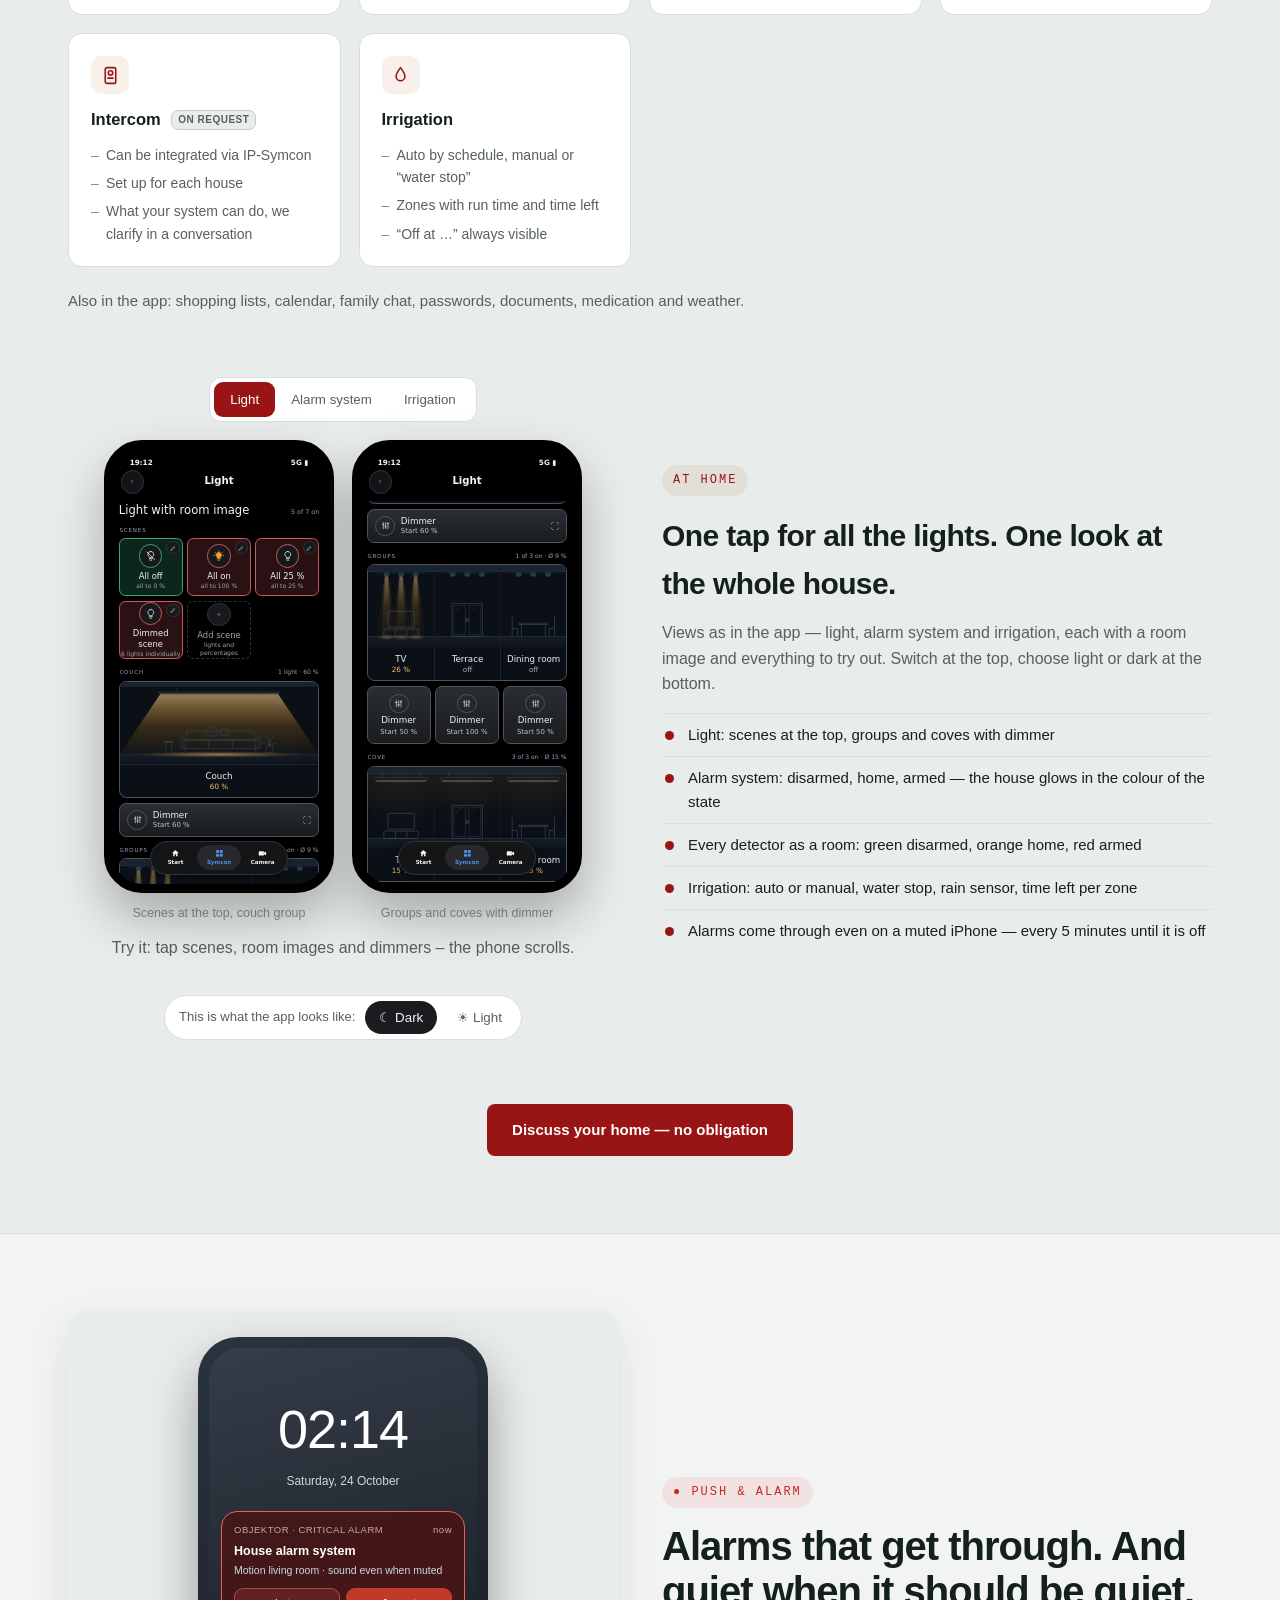
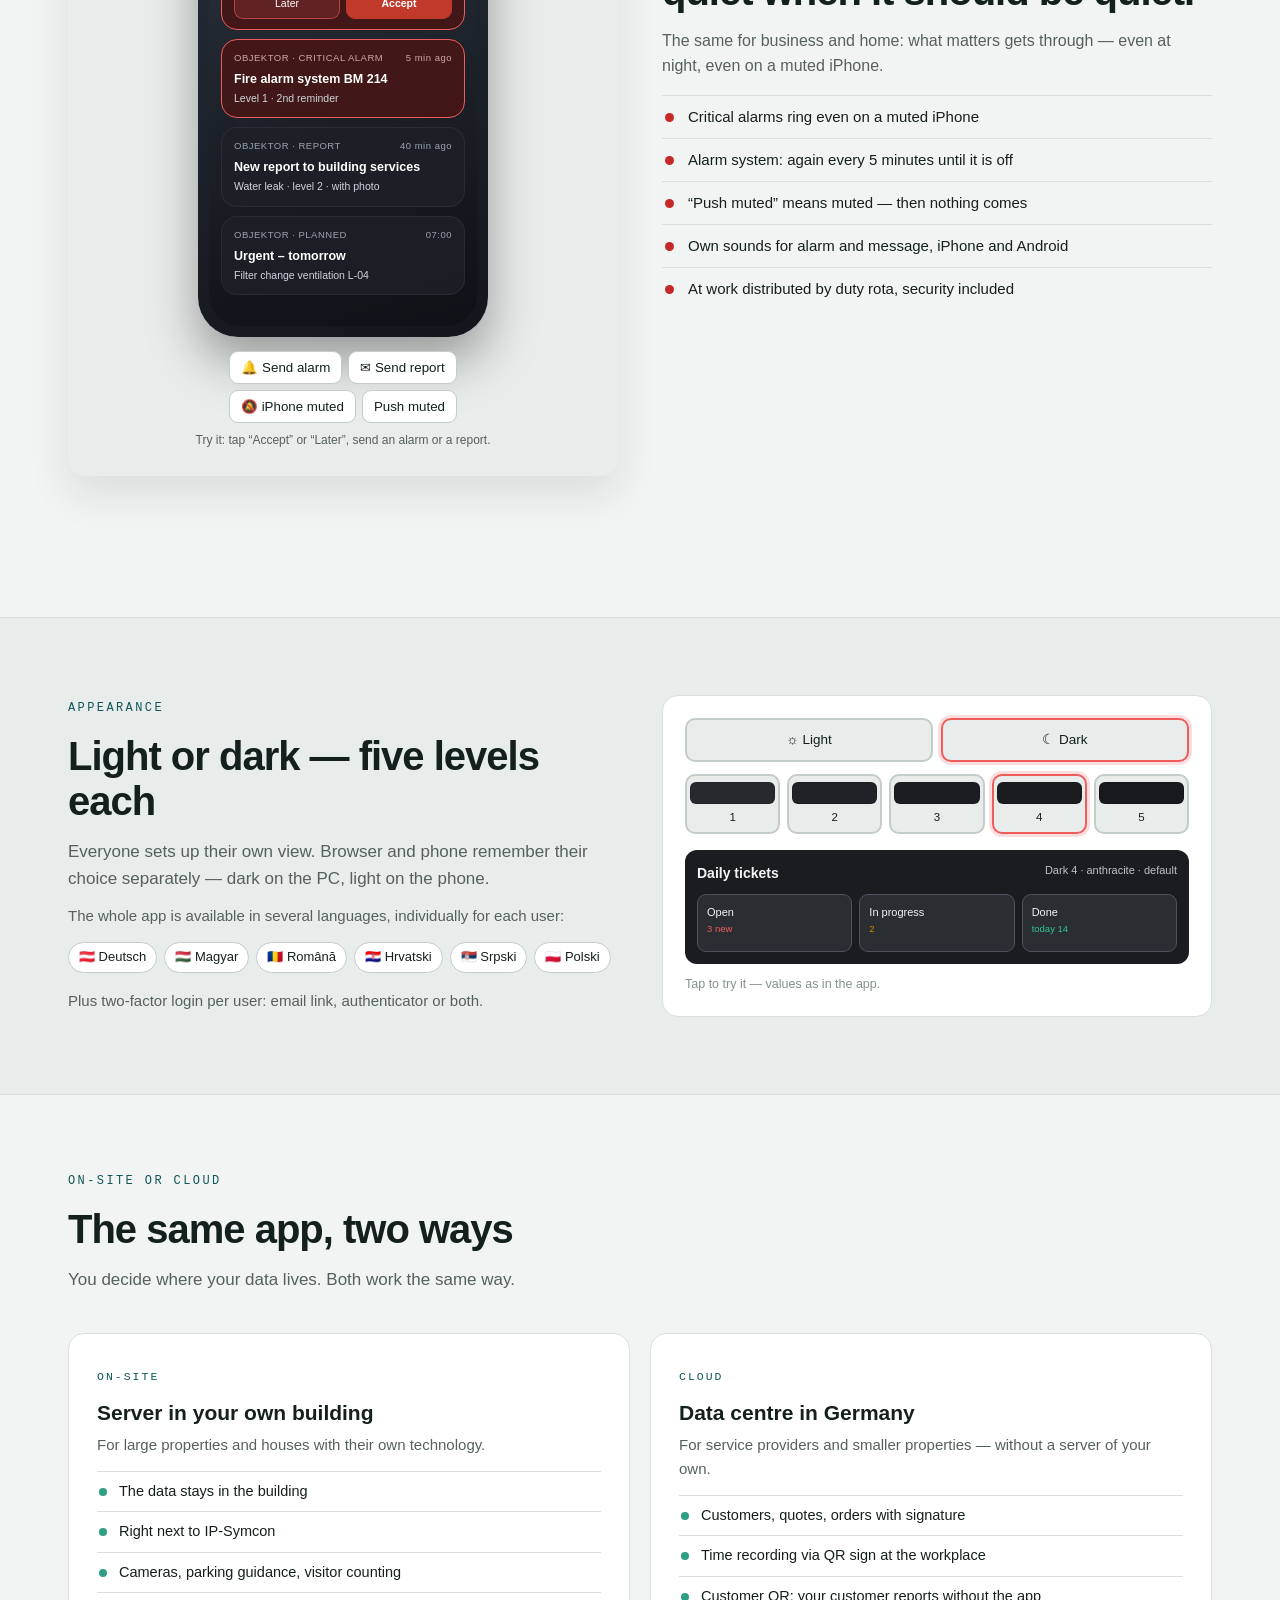
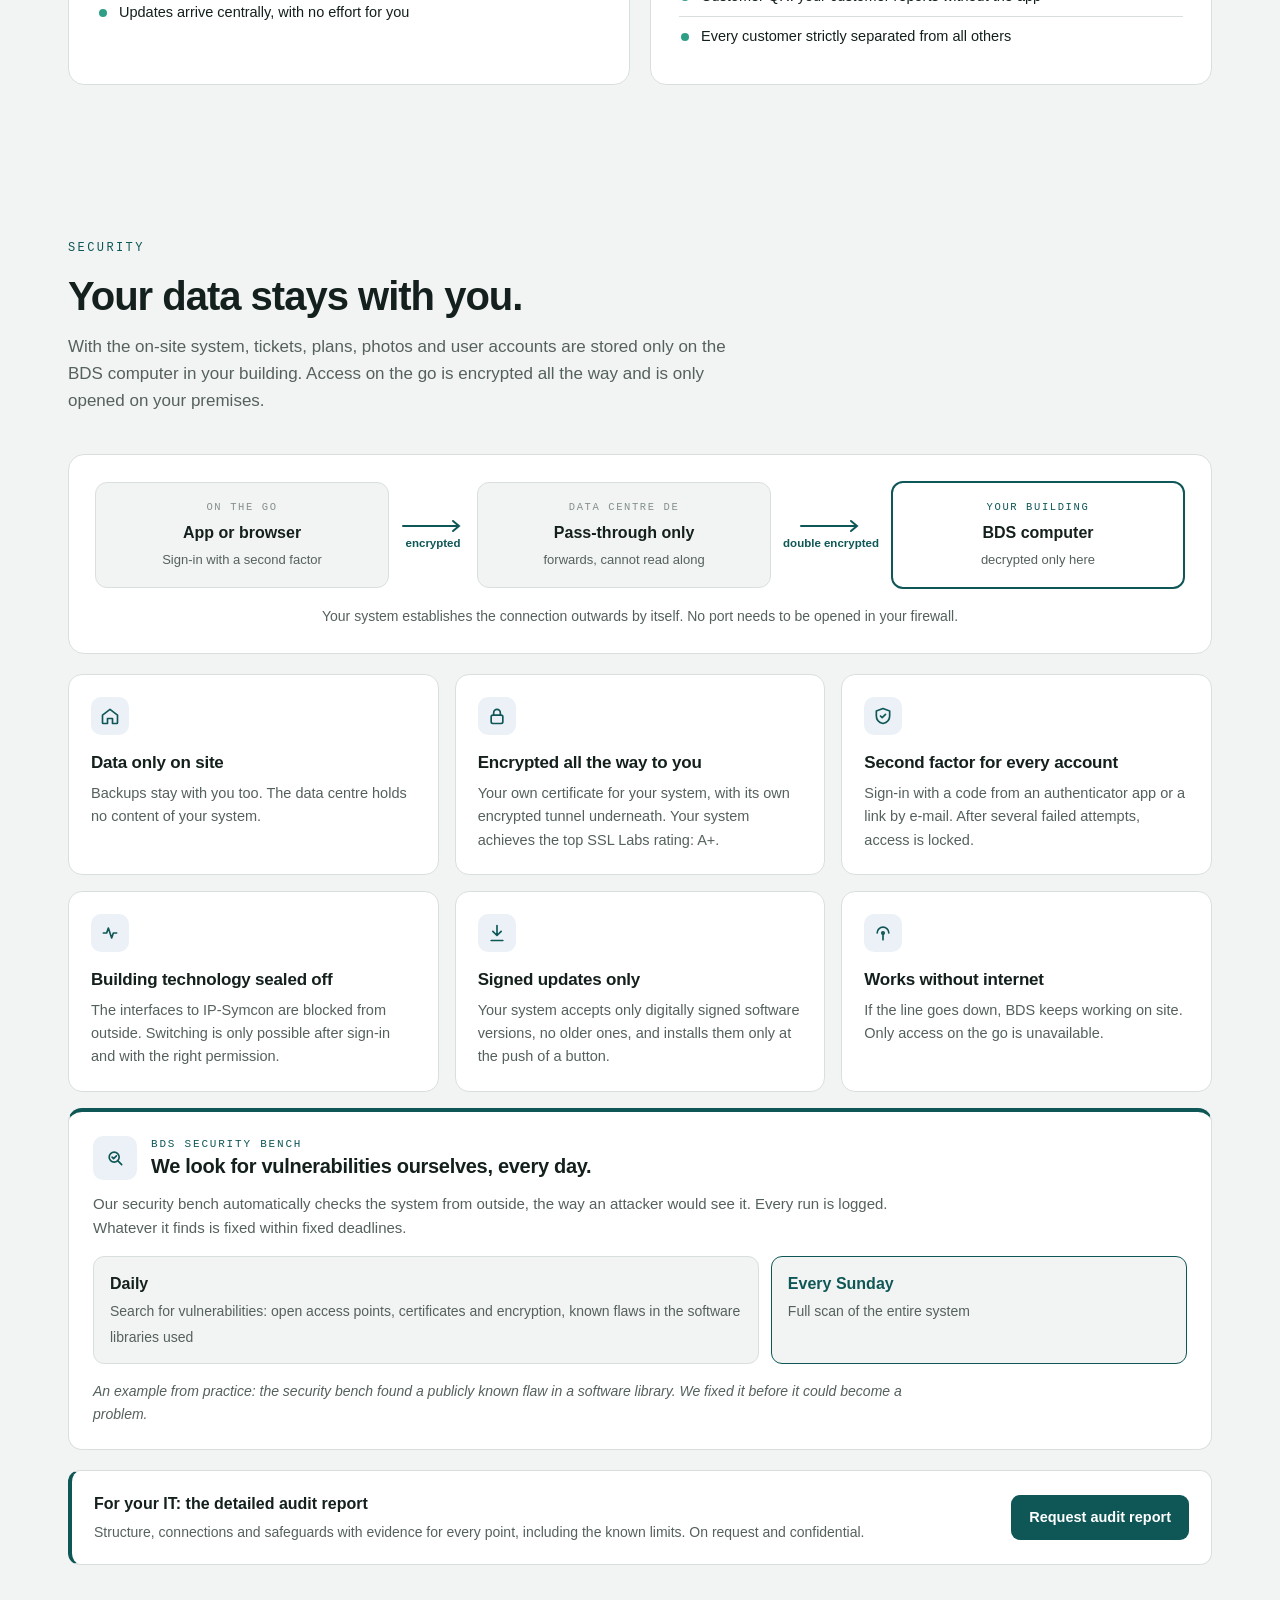
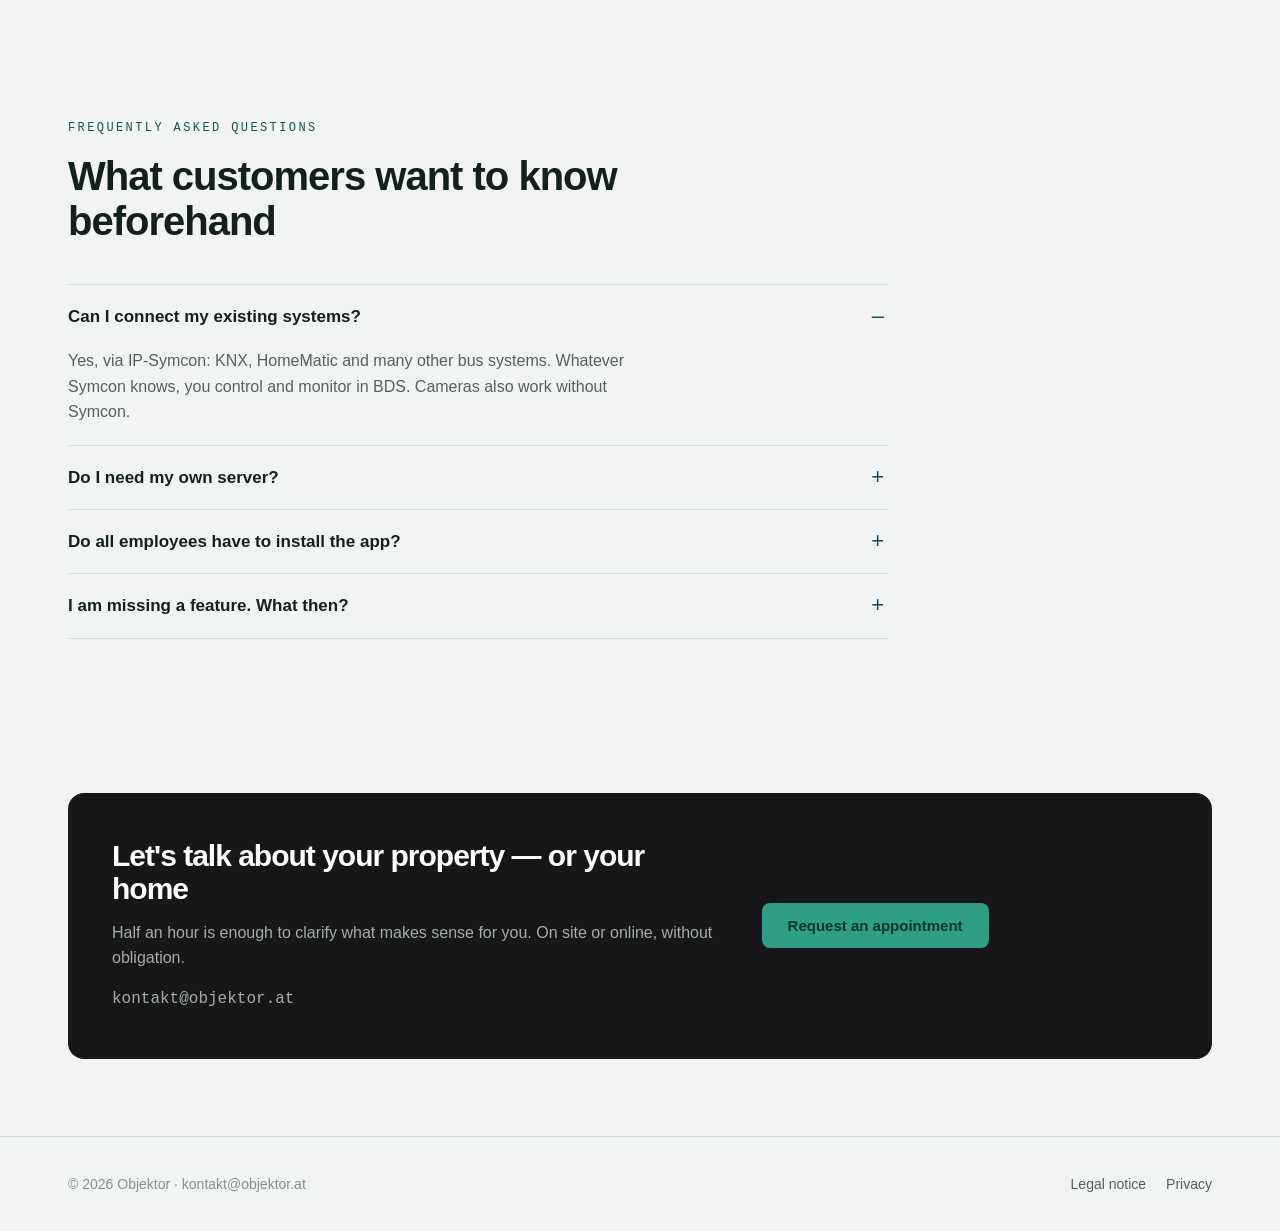
==== commit 213cc3ed: "Webseite aktualisiert: en/index.html, index.html (Martin, Webbank)" ====
--- a/en/index.html
+++ b/en/index.html
@@ -1461,6 +1461,14 @@
 bs.forEach(function(b,i){var r=b.getBoundingClientRect();b.style.setProperty('--weg',Math.ceil(wand-r.left+2)+'px');b.style.animationDelay=(0.1+i*0.045).toFixed(3)+'s'});h.classList.add('los')}
 try{document.fonts.ready.then(los)}catch(e){}setTimeout(los,1200)})();</script>
     <p class="blei">Faults go straight to the right place, alarms reliably get through, and every maintenance job is documented. Instead of many programs and slips of paper: BDS on the phone, tablet and in the browser.</p>
+    <div class="vorteile"><small>YOUR BENEFITS</small><ul>
+      <li><b>Save costs</b><span>one app instead of many programs, licences and paper notes</span></li>
+      <li><b>Fixed faster</b><span>Fault on the plan, straight to the right person</span></li>
+      <li><b>Nothing gets lost</b><span>Alarms by push, reliably delivered</span></li>
+      <li><b>Audit-proof</b><span>every maintenance job fully documented</span></li>
+      <li><b>Everyone can report</b><span>via QR code without an app, in 6 languages</span></li>
+      <li><b>Your choice</b><span>server on site or cloud in Germany</span></li>
+    </ul></div>
     <div class="nx-knoepfe"><a class="nx-knopf nx-voll" href="#kontakt">Book a demo</a><a class="nx-knopf nx-rand" href="#trennung">Try it yourself</a></div>
     <p class="nx-herkunft">Developed in the daily operation of a large shopping centre. Every feature exists because it was missing there.</p>
     <ul class="kann">
@@ -1469,14 +1477,6 @@
       <li><b>Cameras</b><span>own camera system — also available as a separate module</span></li>
       <li><b>Operation</b><span>Tickets, maintenance, drawing on plans, alarms and push</span></li>
     </ul>
-    <div class="vorteile"><small>YOUR BENEFITS</small><ul>
-      <li><b>Save costs</b><span>one app instead of many programs, licences and paper notes</span></li>
-      <li><b>Fixed faster</b><span>Fault on the plan, straight to the right person</span></li>
-      <li><b>Nothing gets lost</b><span>Alarms by push, reliably delivered</span></li>
-      <li><b>Audit-proof</b><span>every maintenance job fully documented</span></li>
-      <li><b>Everyone can report</b><span>via QR code without an app, in 6 languages</span></li>
-      <li><b>Your choice</b><span>server on site or cloud in Germany</span></li>
-    </ul></div>
     <div class="wege">
       <a class="weg f" href="#firma"><small>FOR BUSINESSES</small><b>Properties &amp; businesses</b><span>Building services, security, cleaning, parking, energy, contractors</span></a>
       <a class="weg h" href="#zuhause"><small>FOR YOUR HOME</small><b>House &amp; flat</b><span>Light, alarm system, cameras, irrigation, blinds, push</span></a>
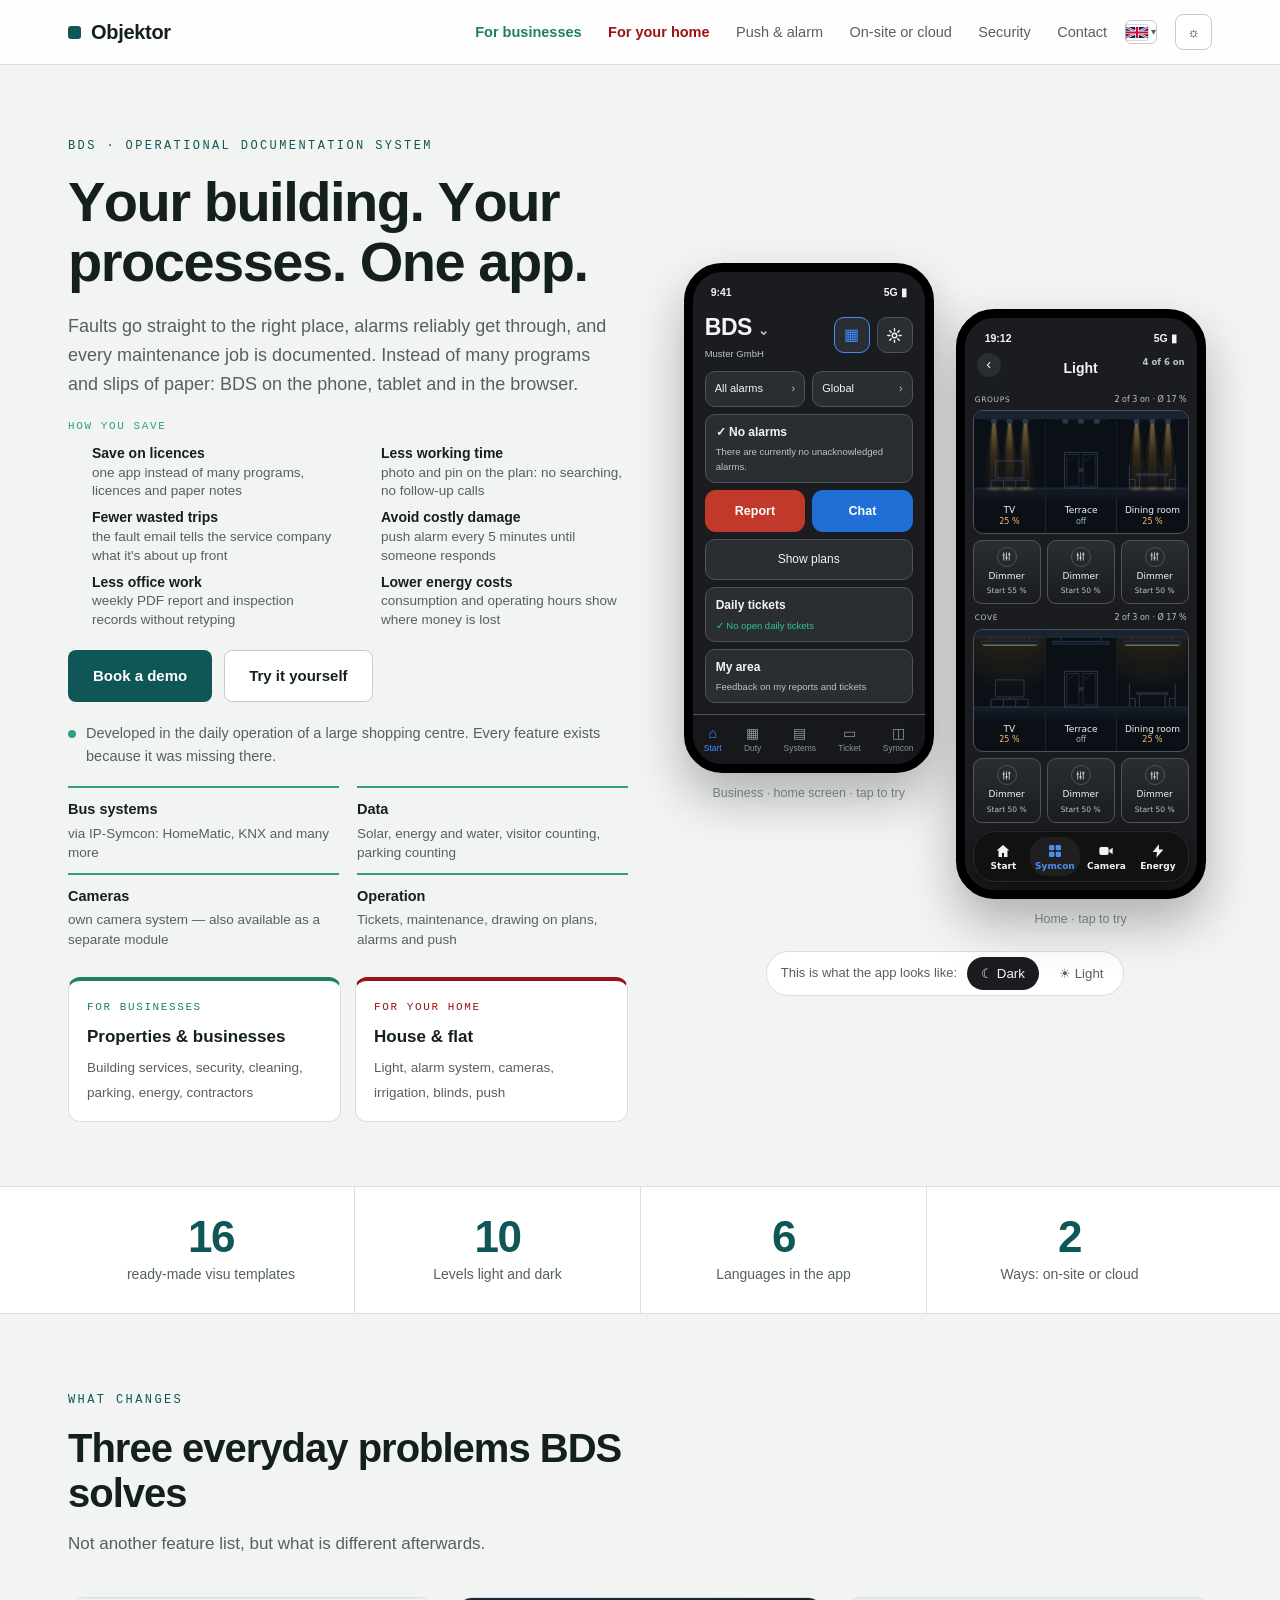
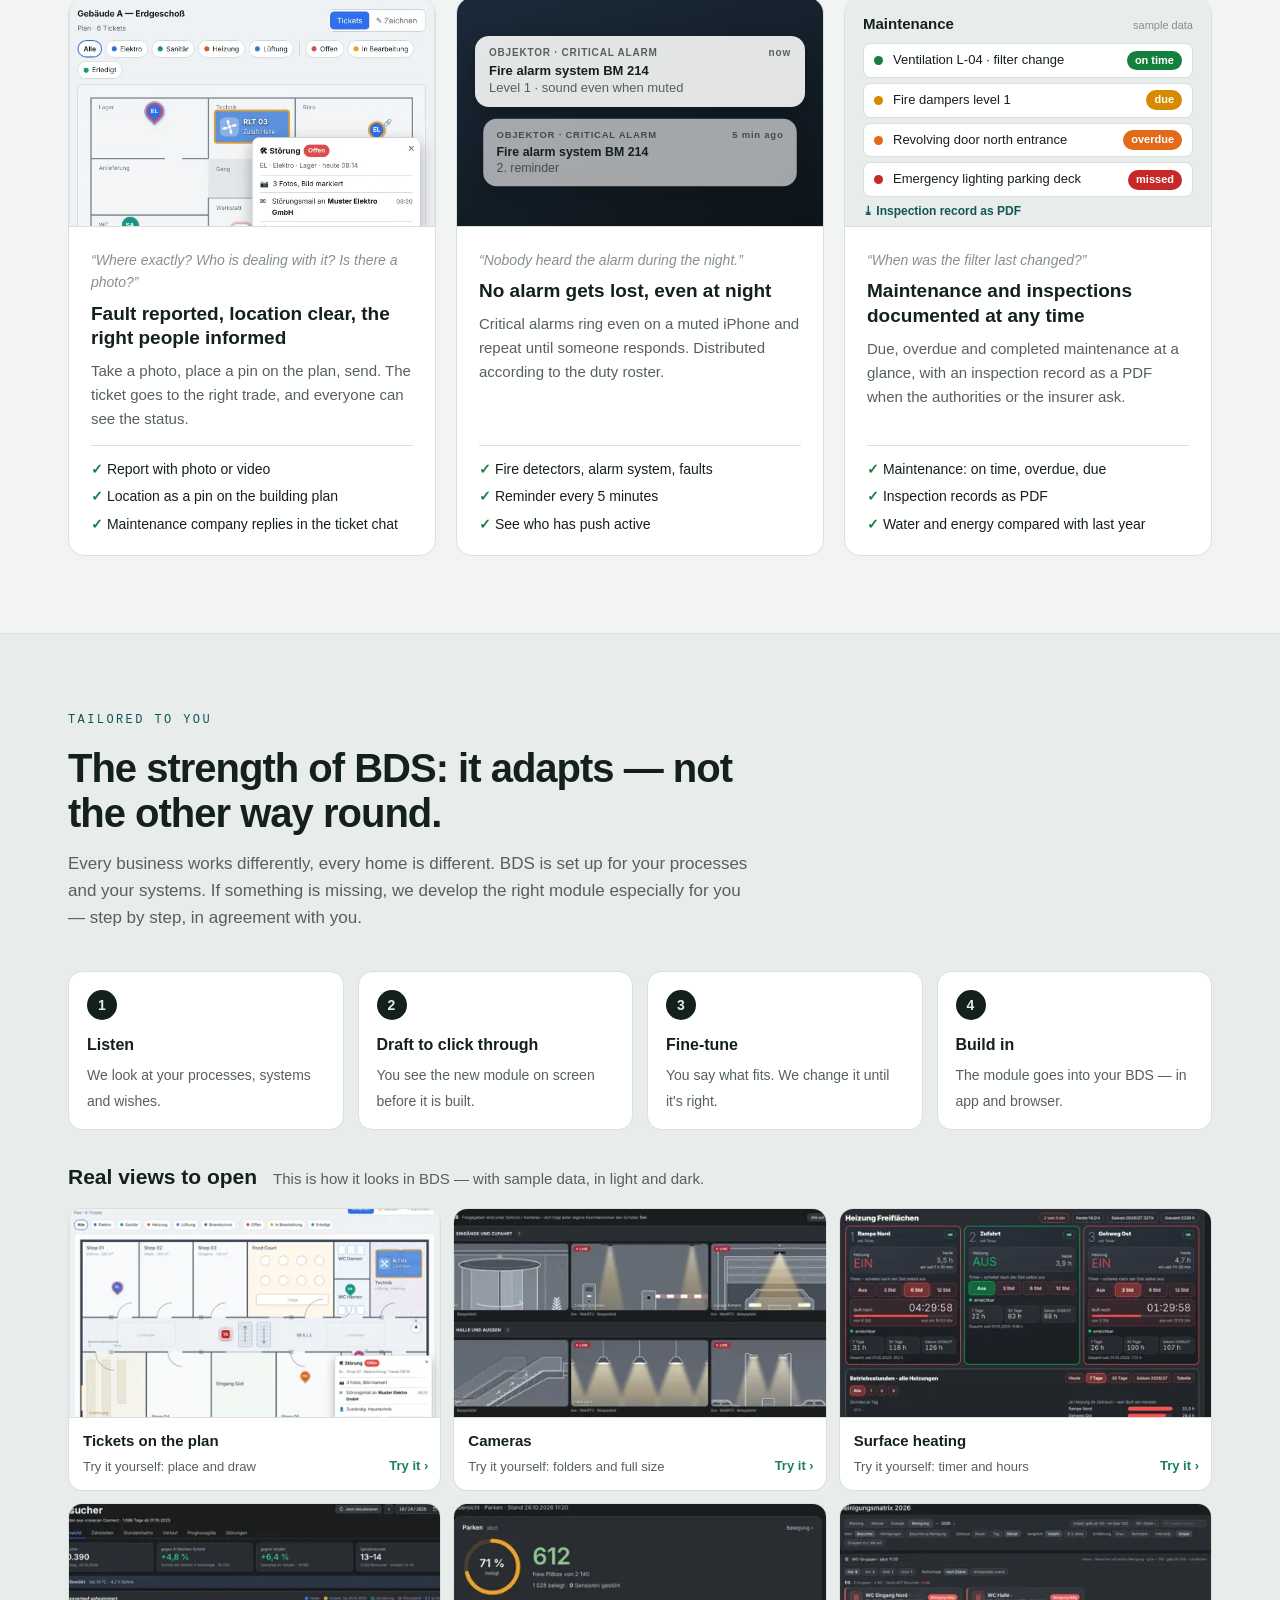
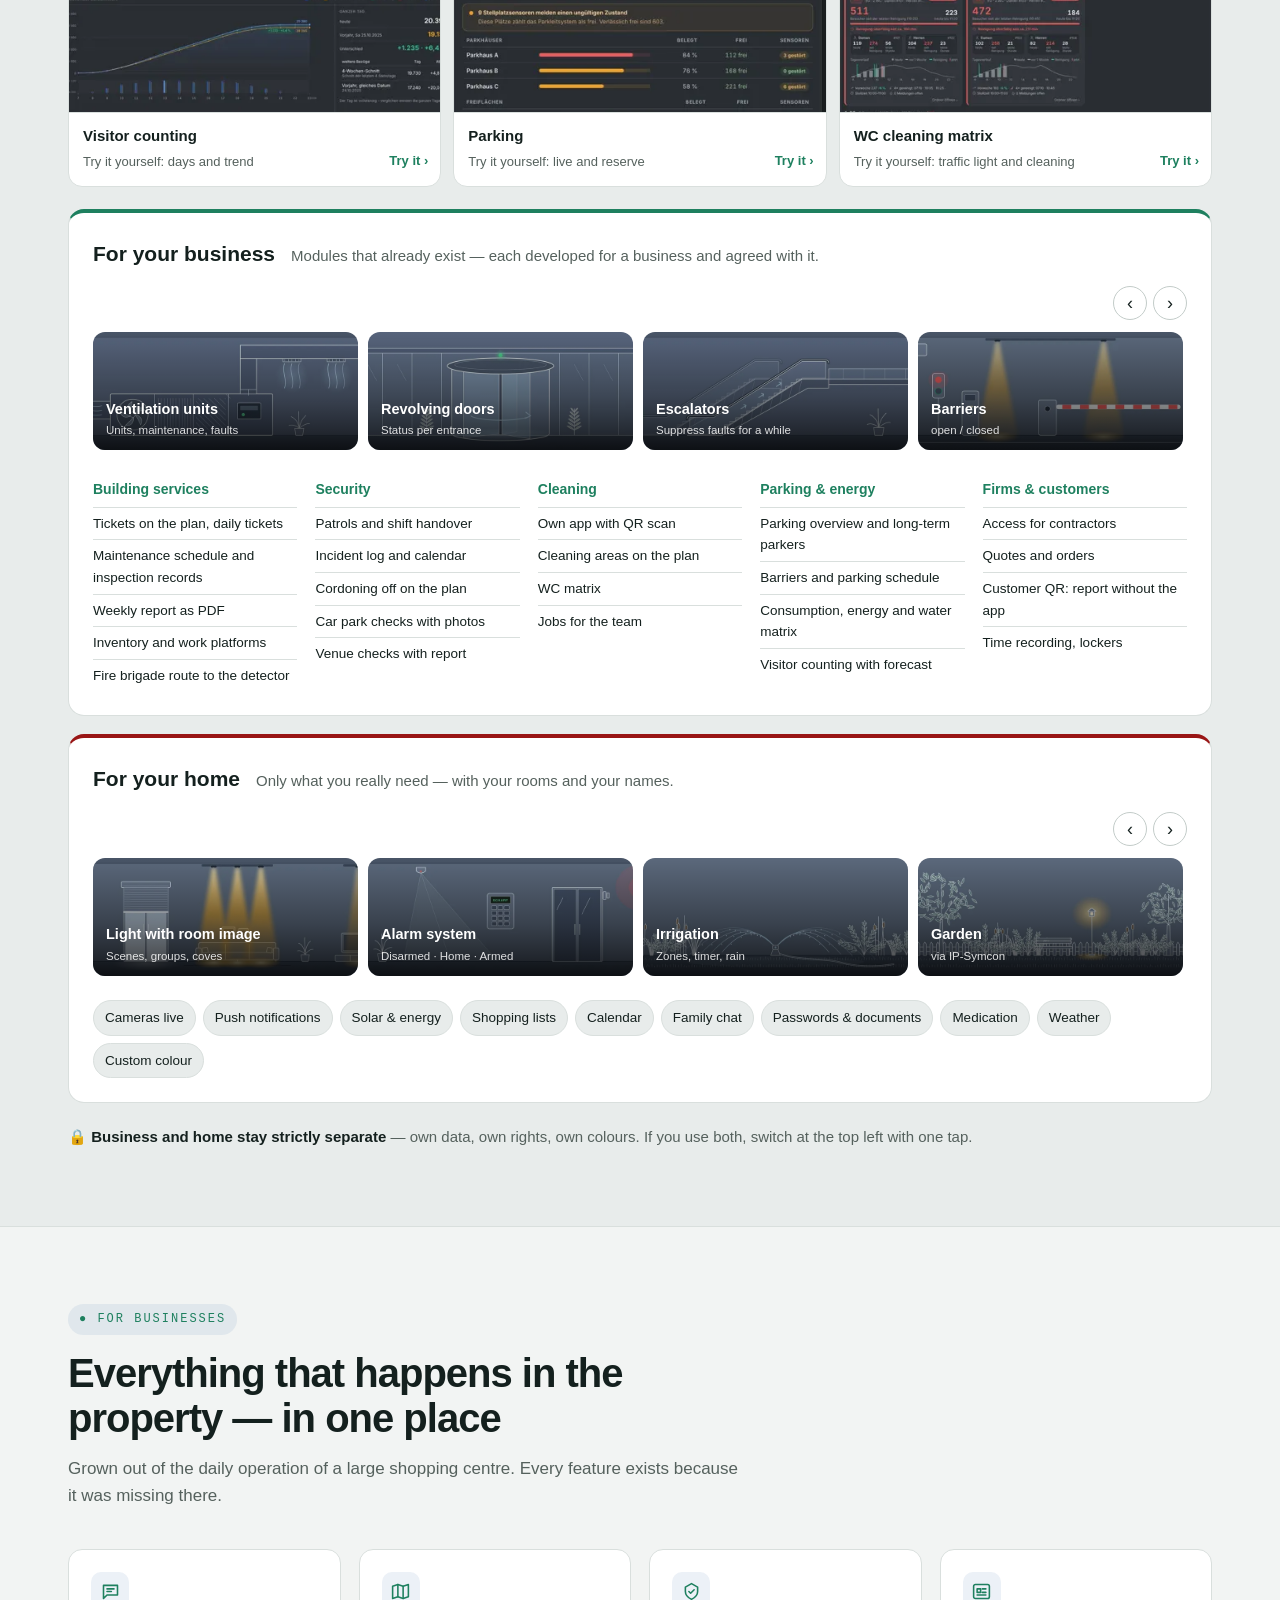
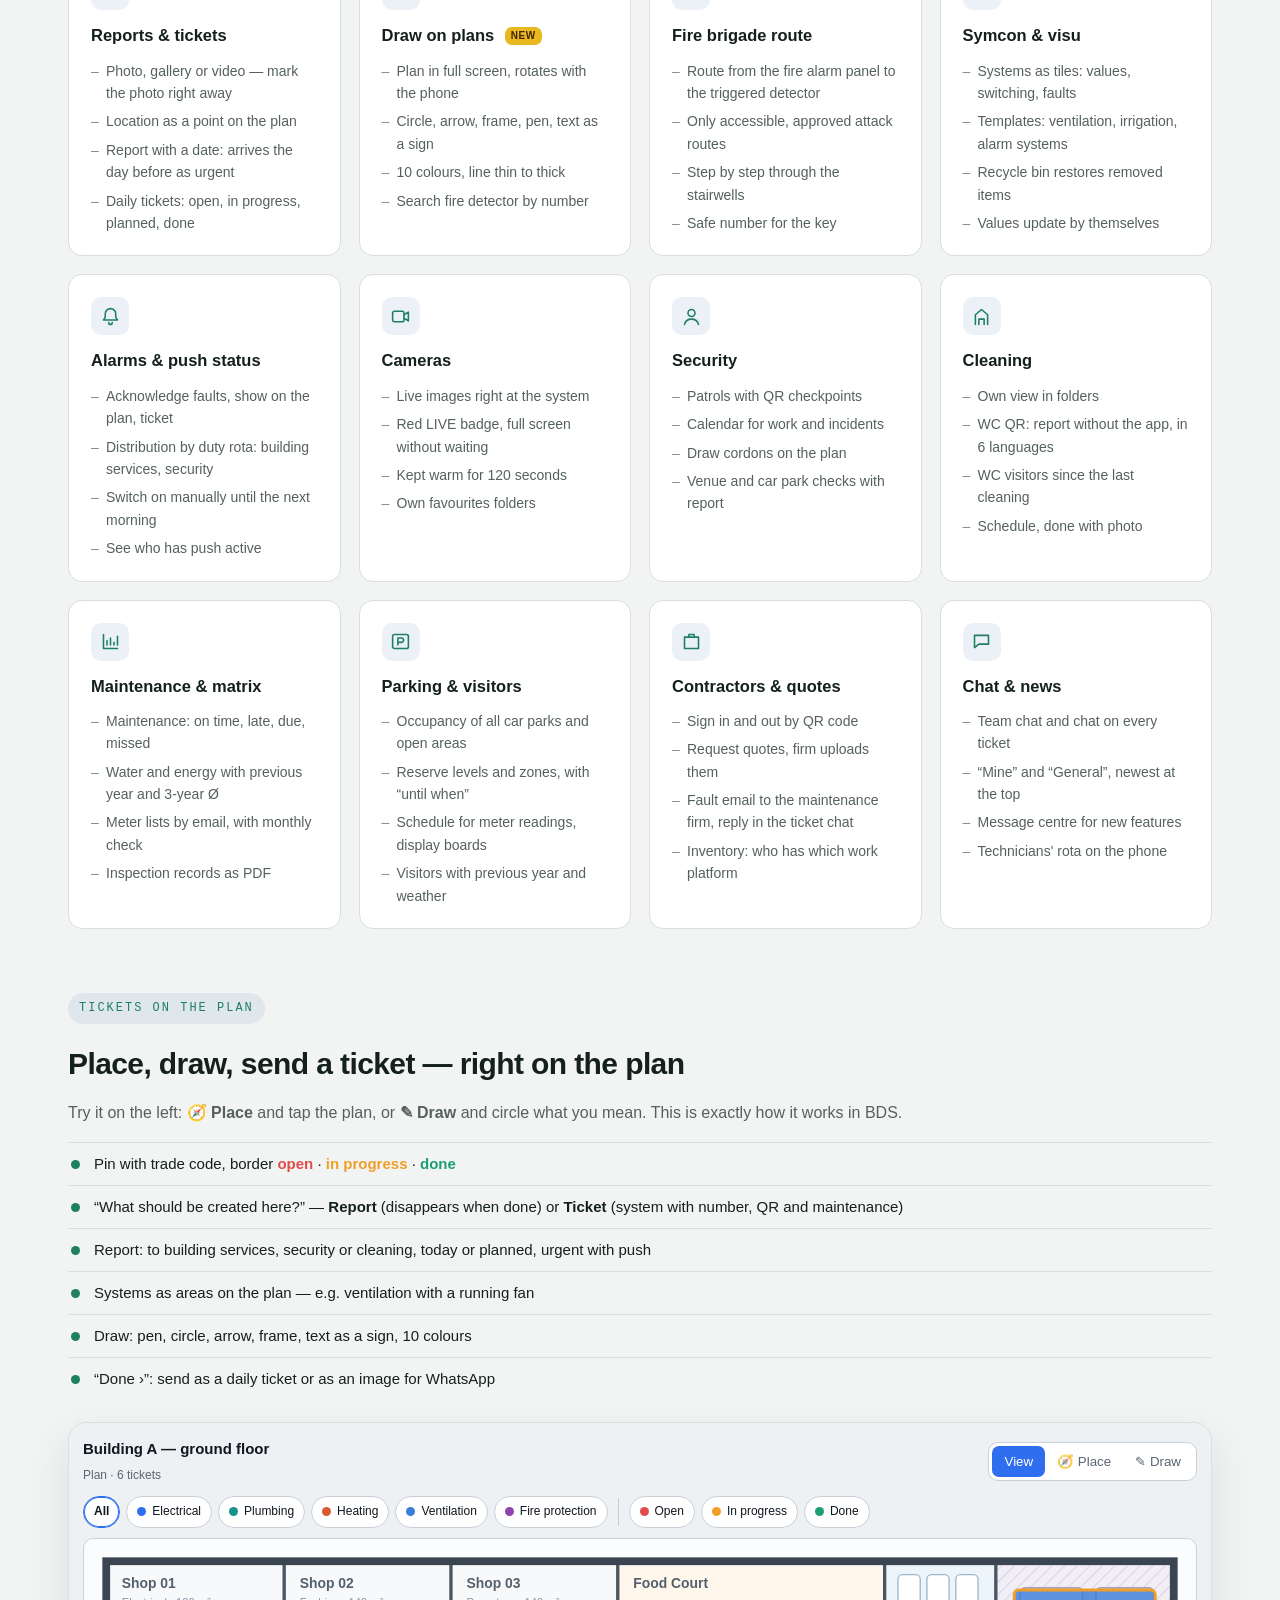
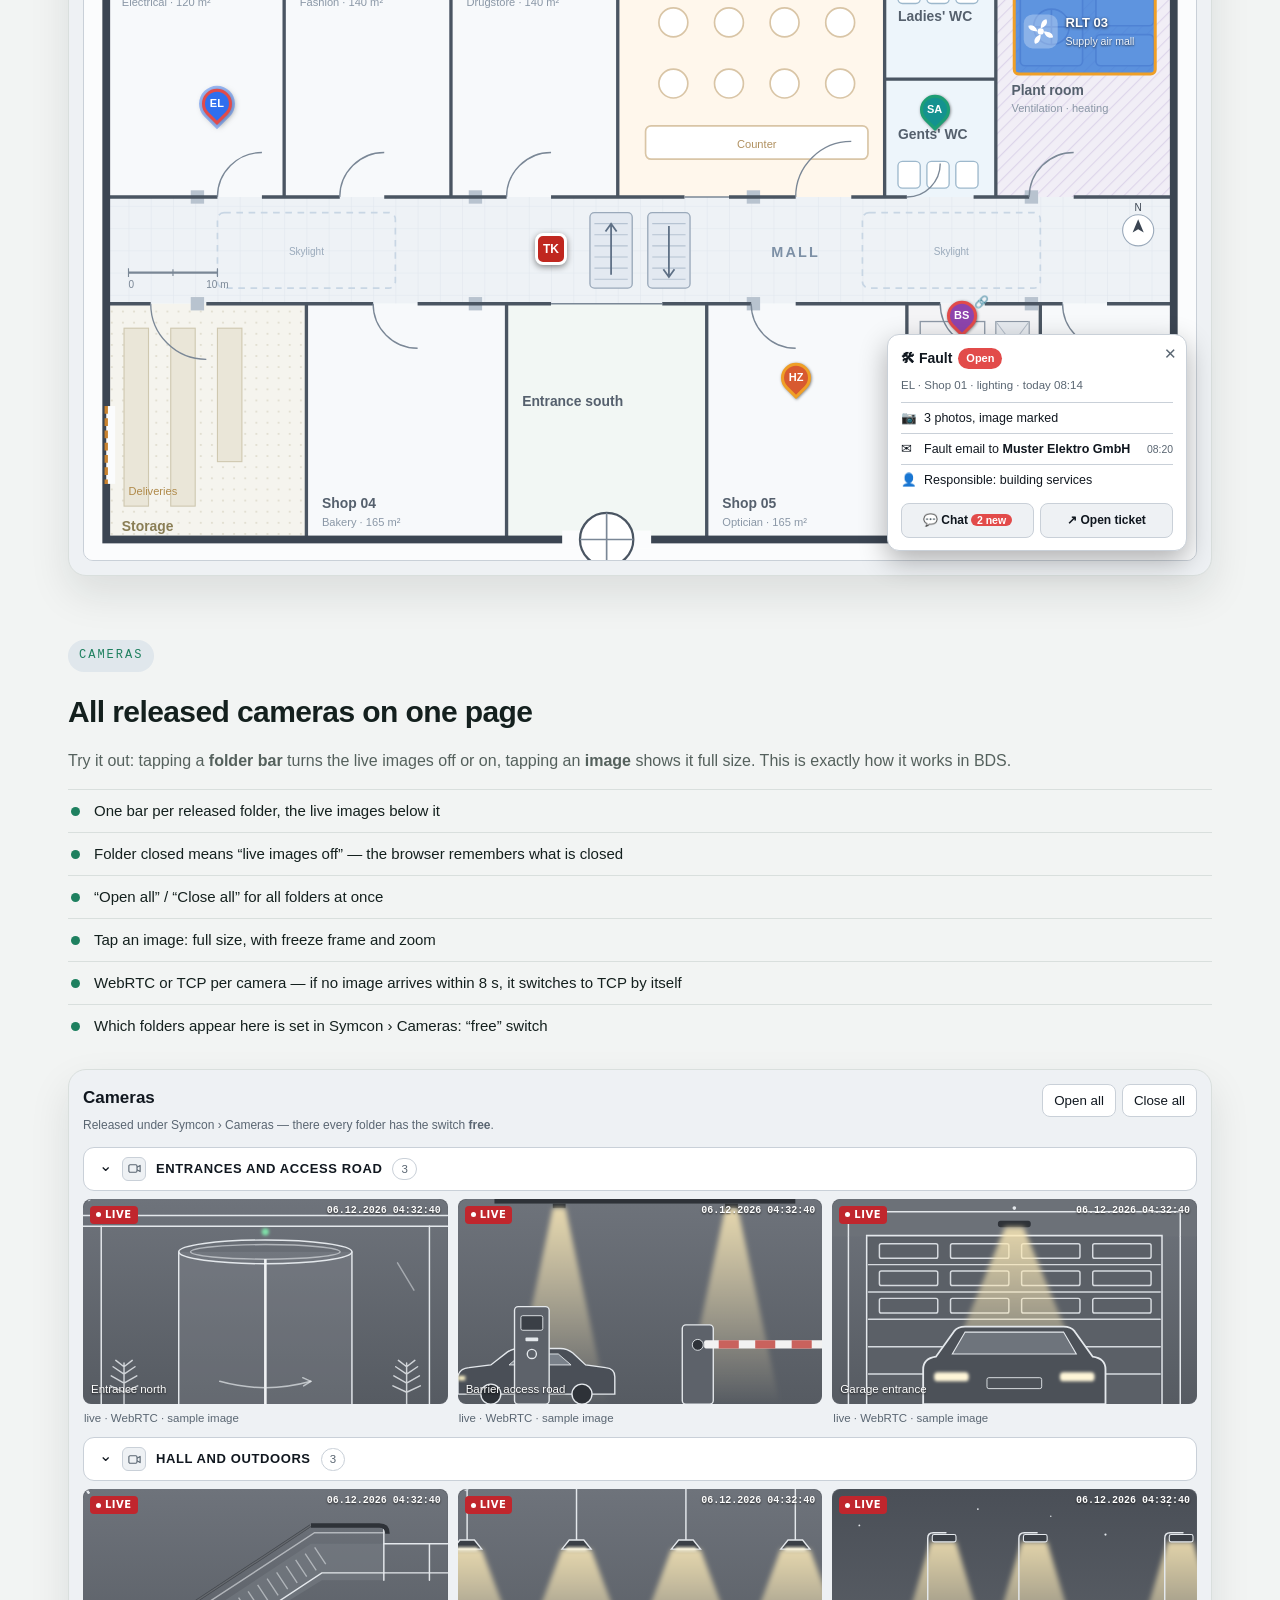
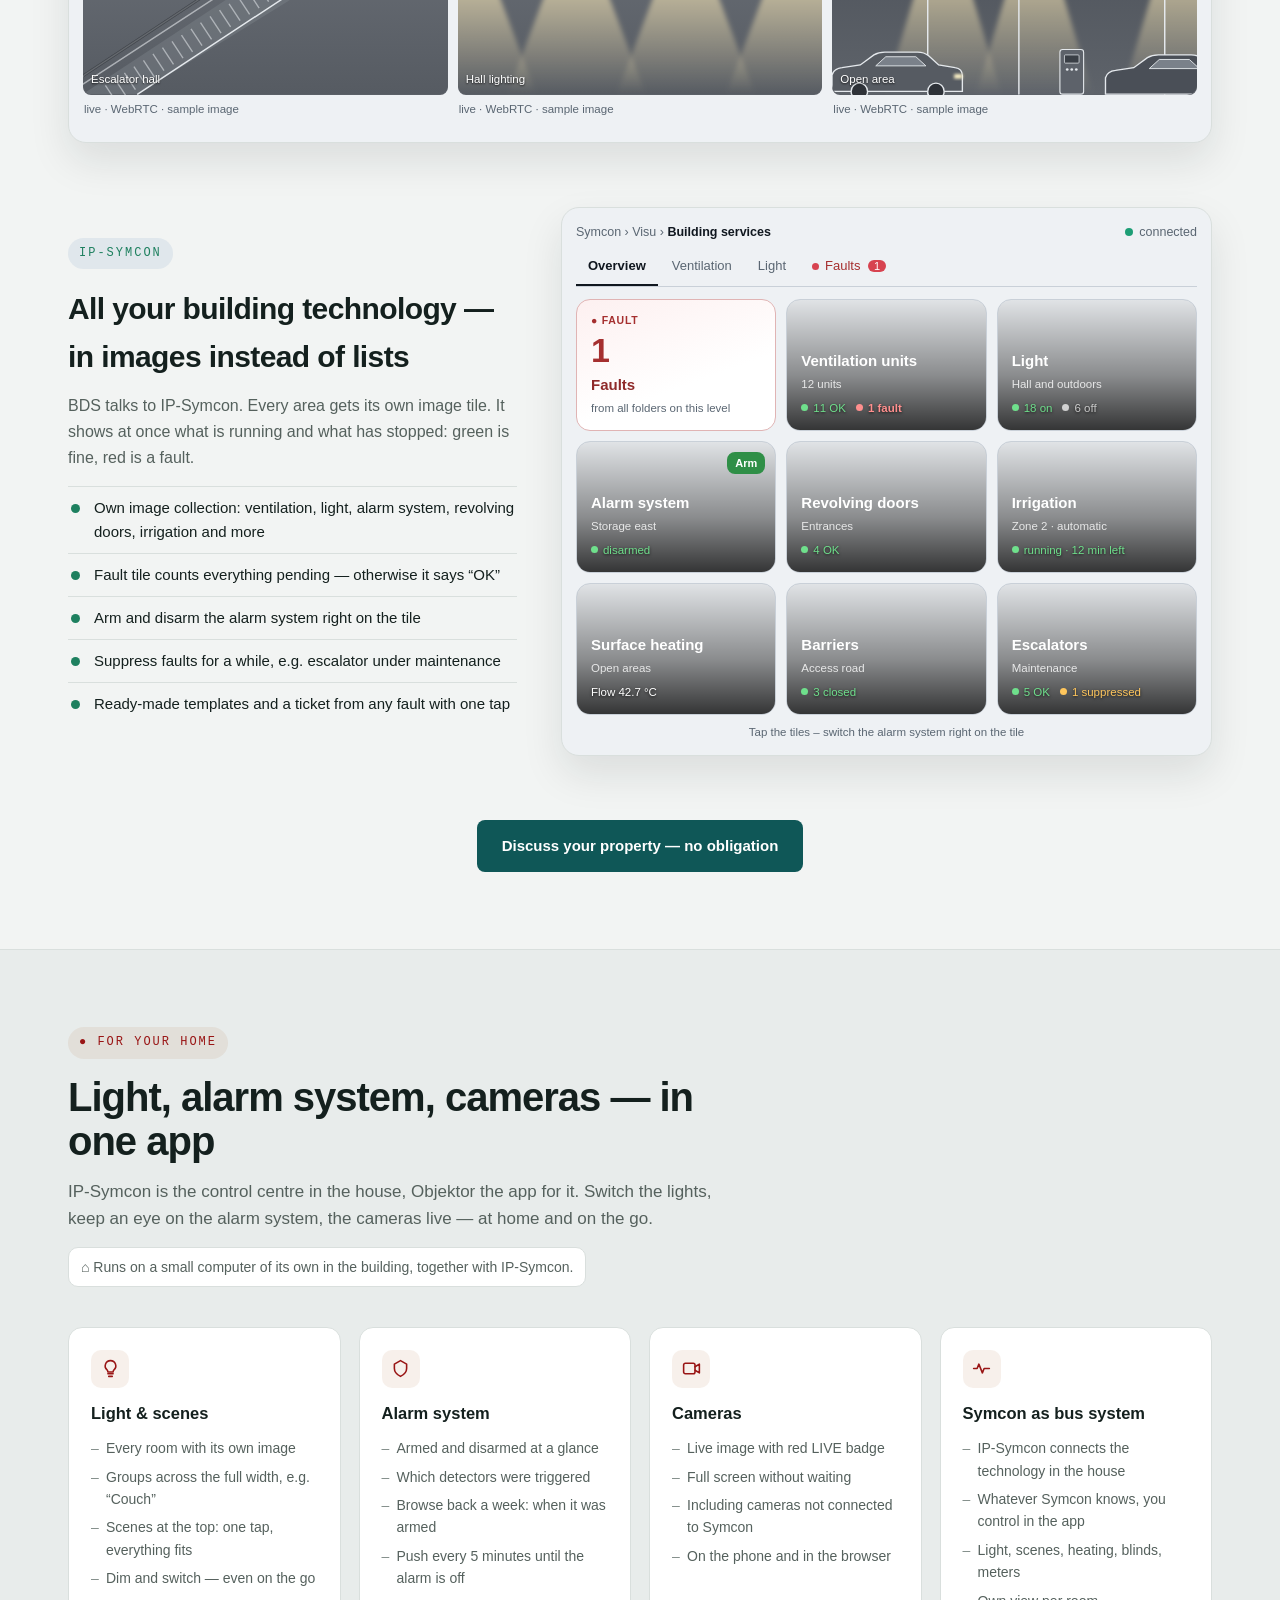
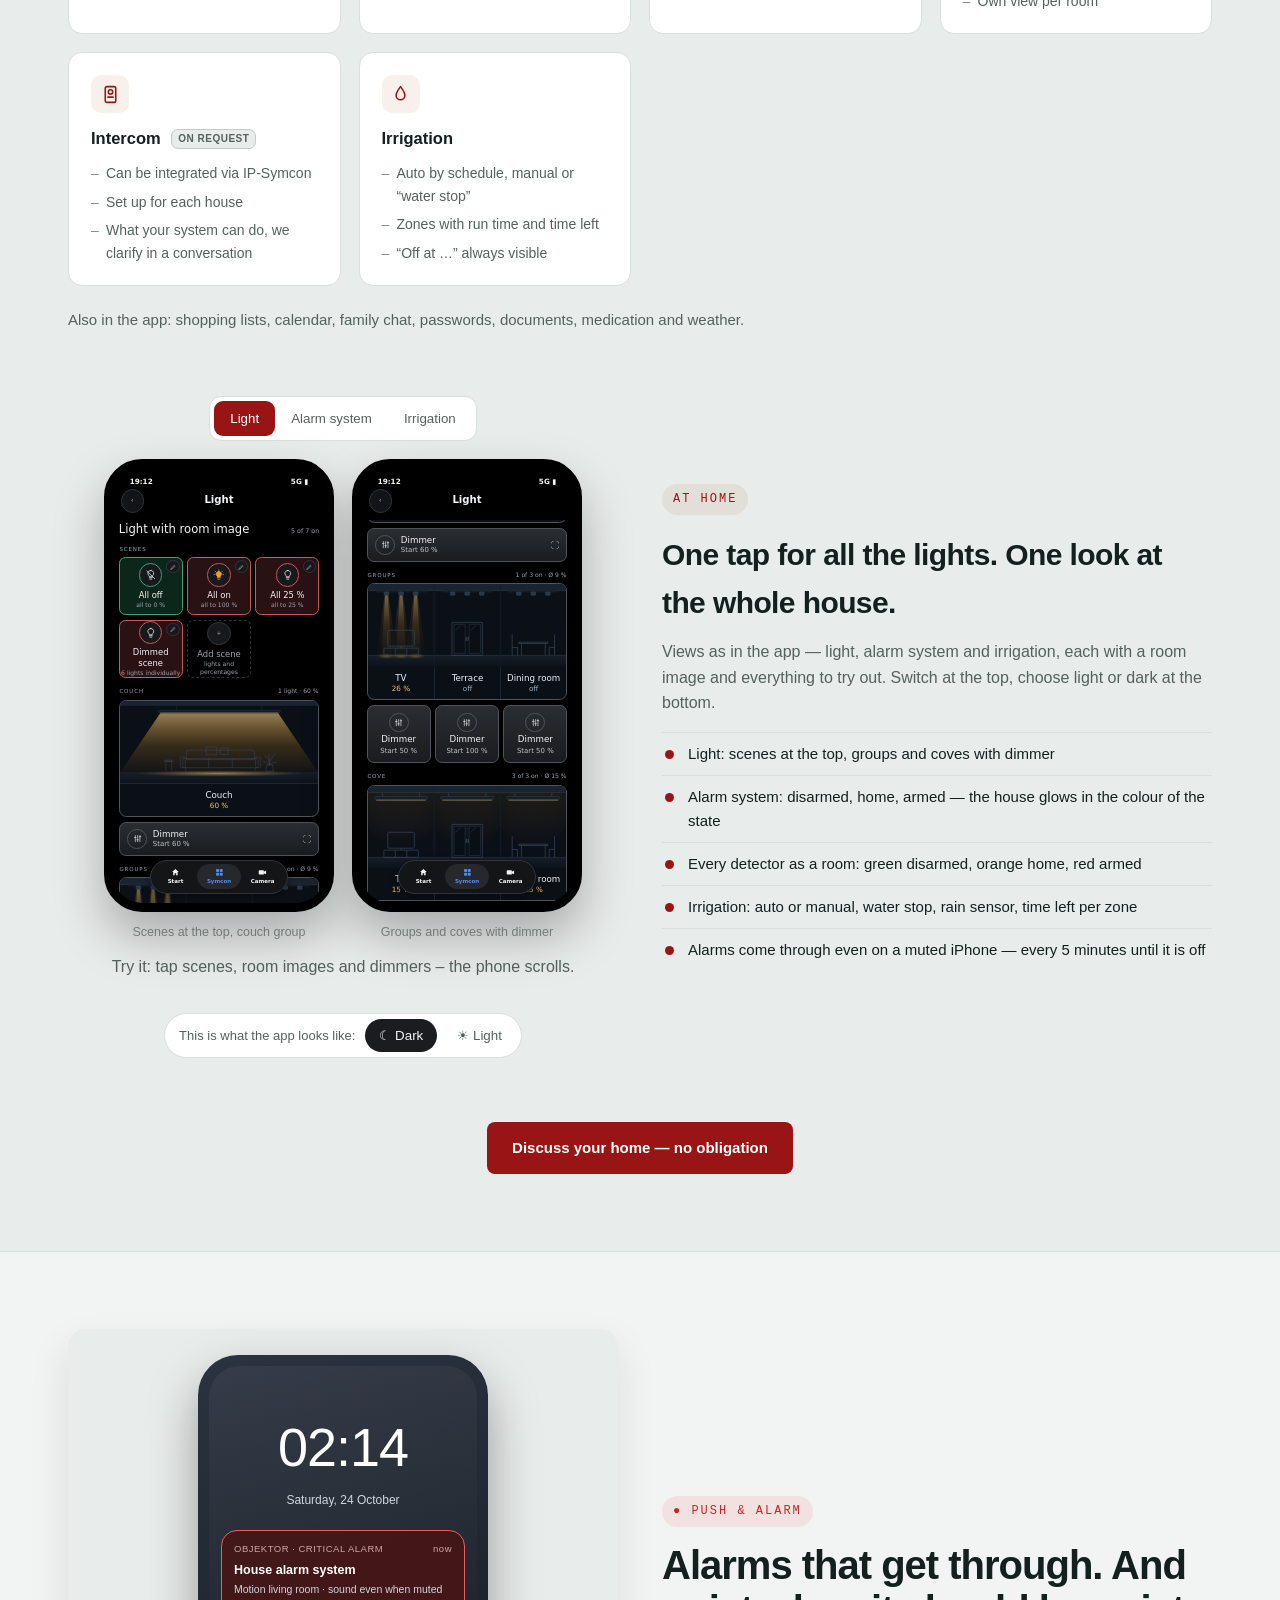
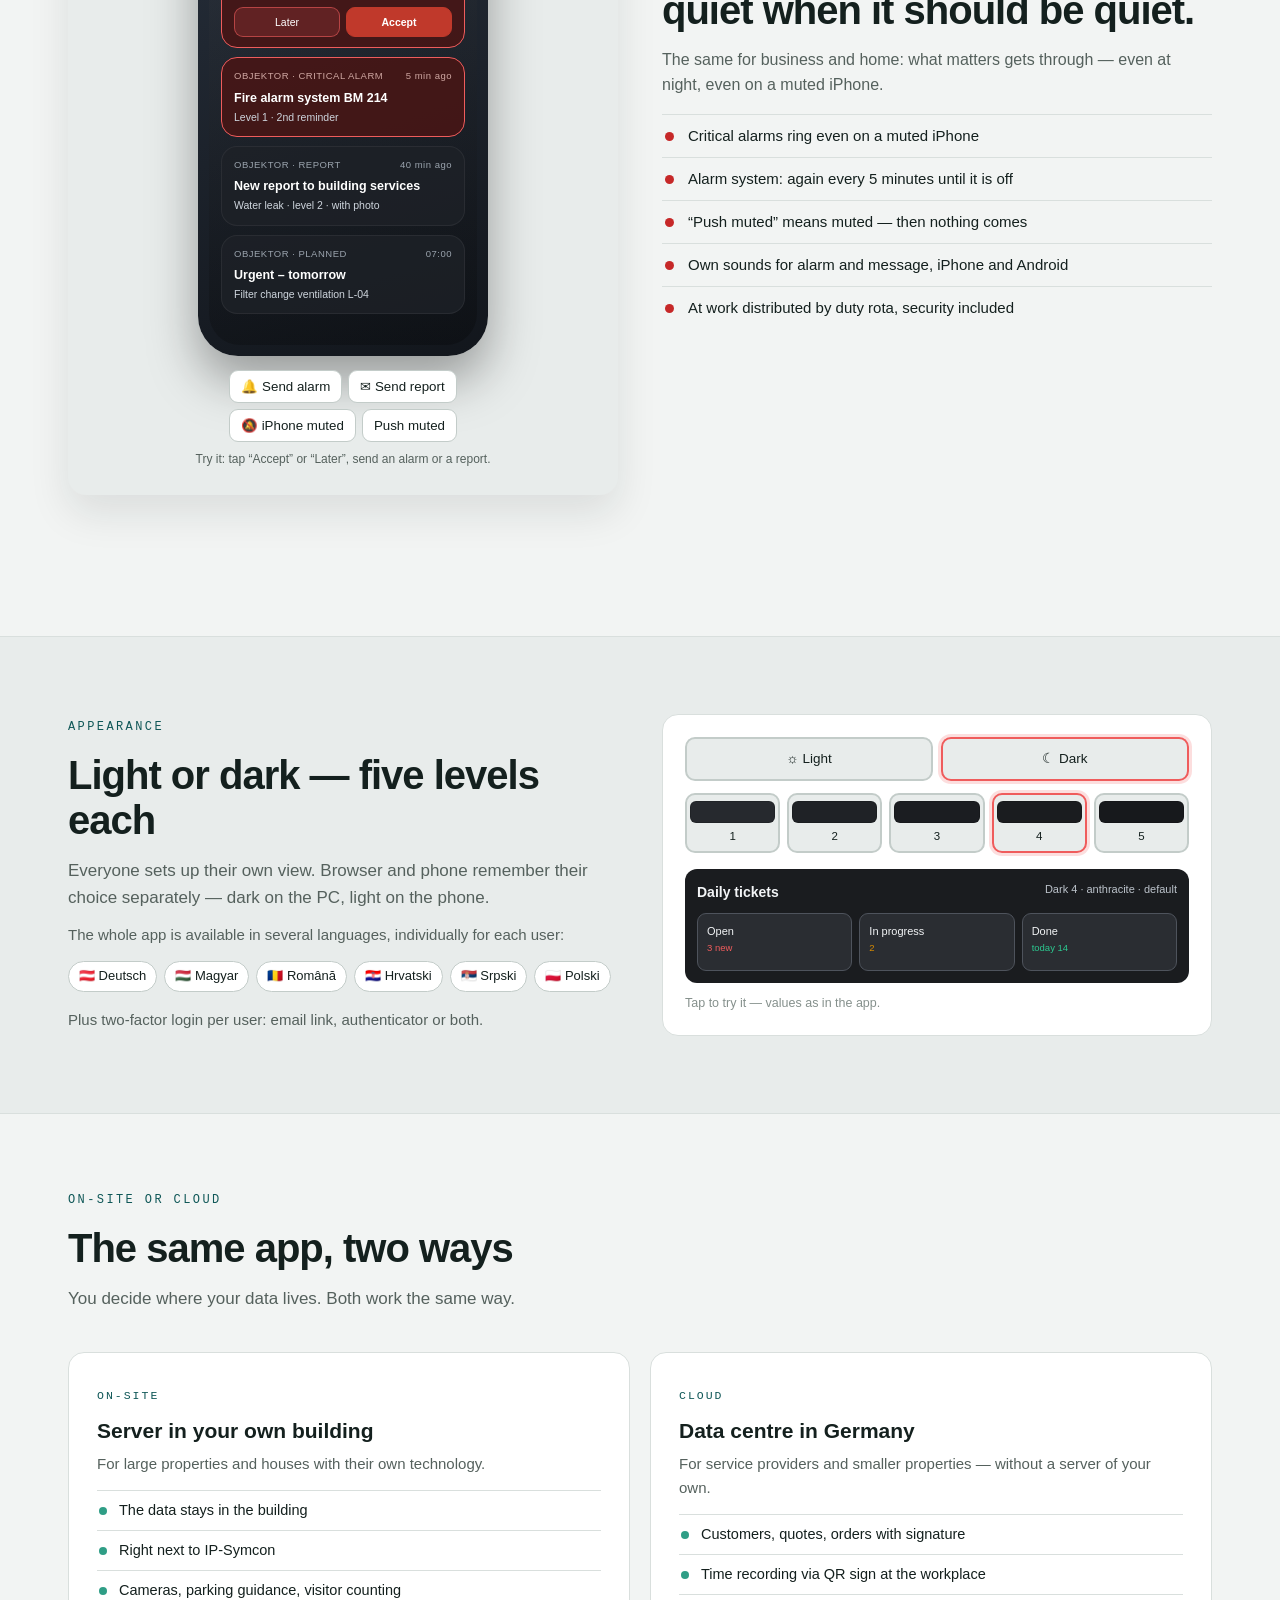
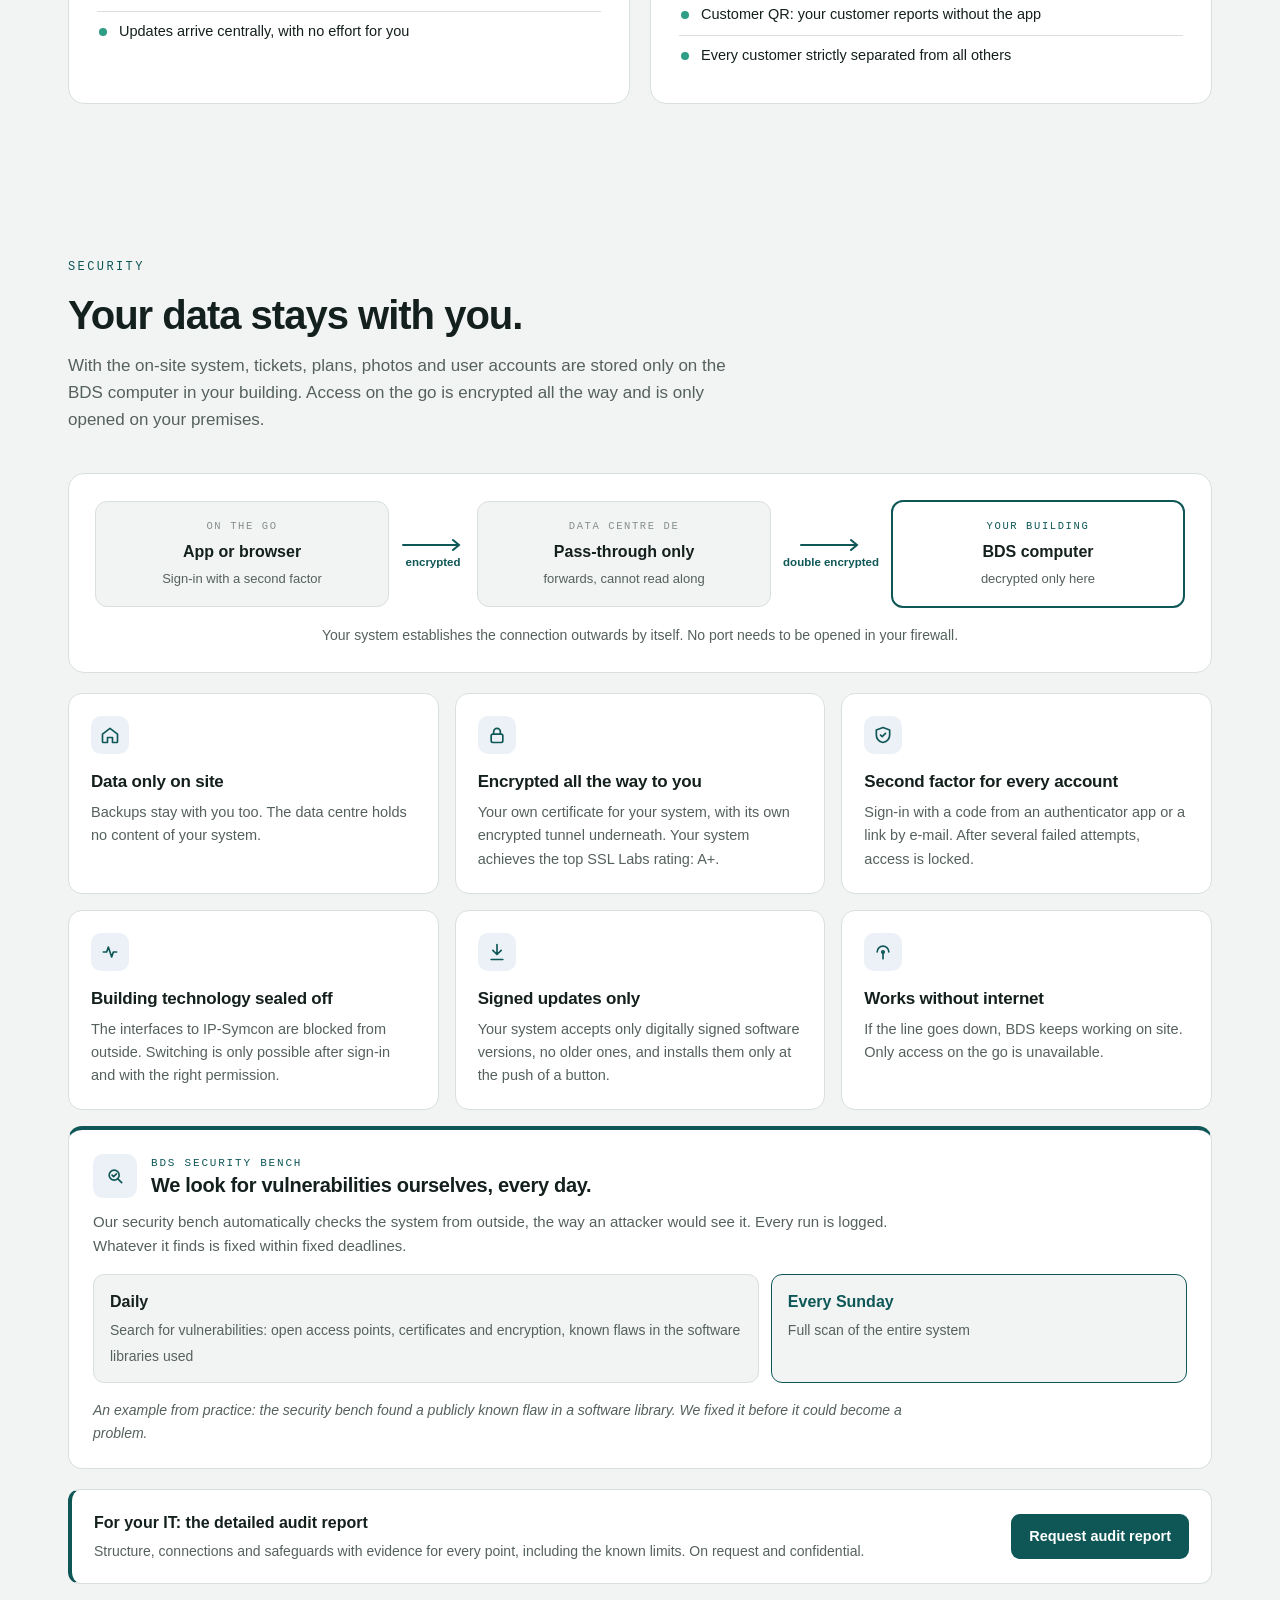
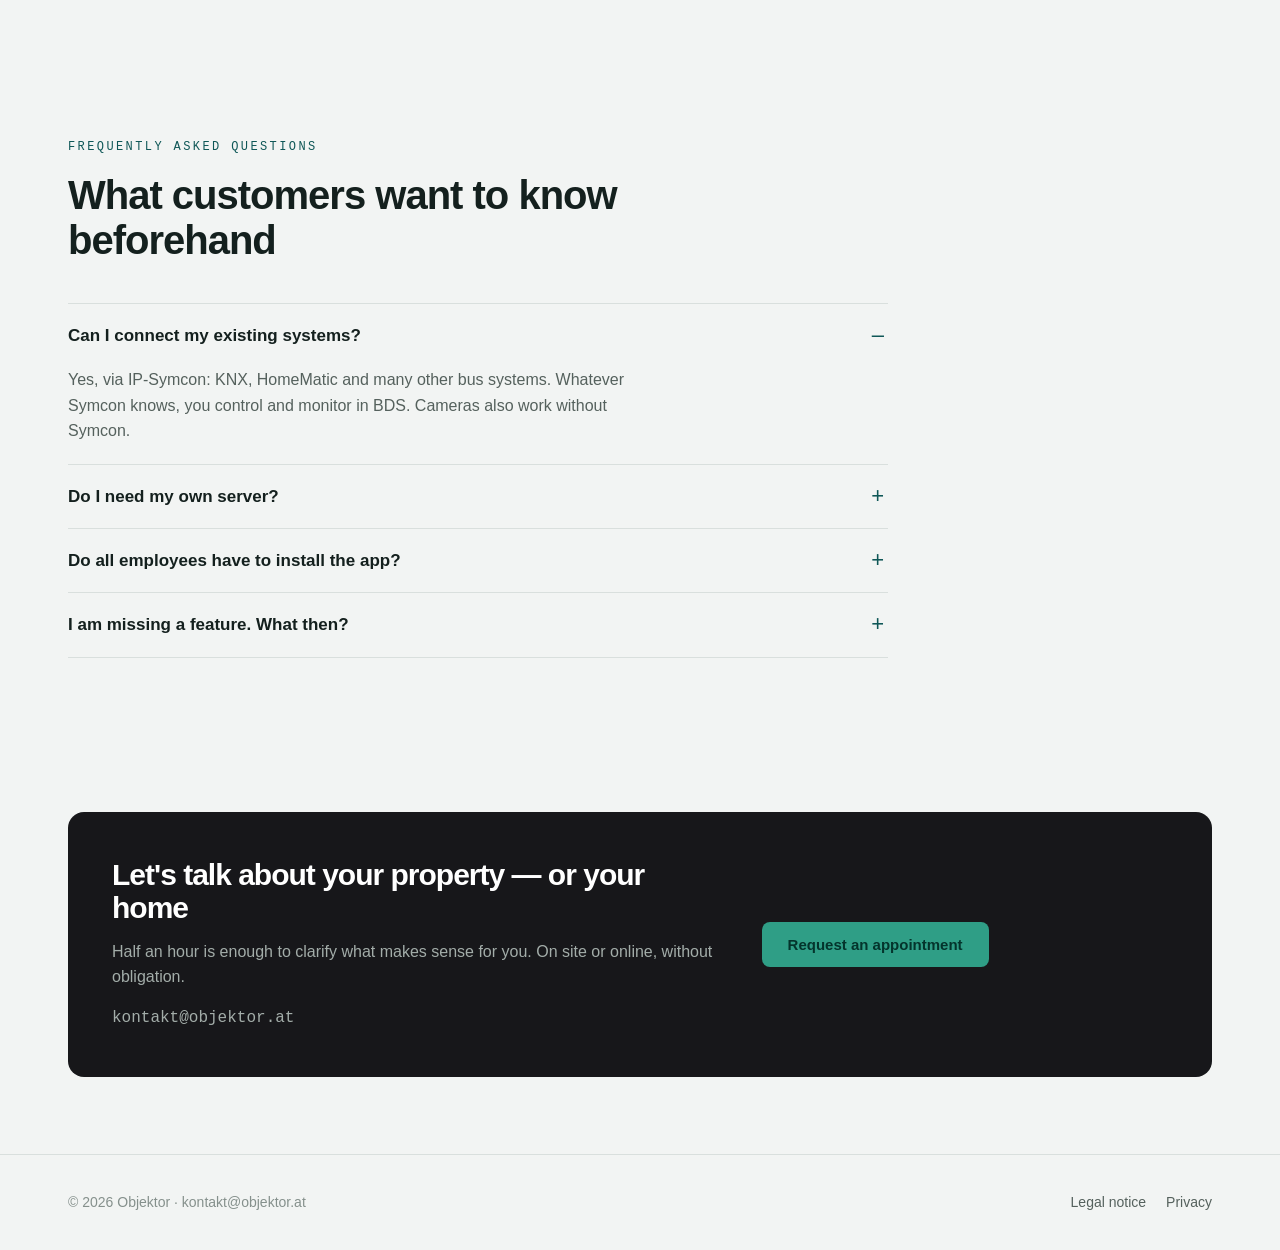
==== commit 65b9fbbc: "Webseite aktualisiert: en/index.html, index.html, sprache-cs.js, sprache-en.js (+3 weitere) (Martin," ====
--- a/en/index.html
+++ b/en/index.html
@@ -1461,13 +1461,13 @@
 bs.forEach(function(b,i){var r=b.getBoundingClientRect();b.style.setProperty('--weg',Math.ceil(wand-r.left+2)+'px');b.style.animationDelay=(0.1+i*0.045).toFixed(3)+'s'});h.classList.add('los')}
 try{document.fonts.ready.then(los)}catch(e){}setTimeout(los,1200)})();</script>
     <p class="blei">Faults go straight to the right place, alarms reliably get through, and every maintenance job is documented. Instead of many programs and slips of paper: BDS on the phone, tablet and in the browser.</p>
-    <div class="vorteile"><small>YOUR BENEFITS</small><ul>
-      <li><b>Save costs</b><span>one app instead of many programs, licences and paper notes</span></li>
-      <li><b>Fixed faster</b><span>Fault on the plan, straight to the right person</span></li>
-      <li><b>Nothing gets lost</b><span>Alarms by push, reliably delivered</span></li>
-      <li><b>Audit-proof</b><span>every maintenance job fully documented</span></li>
-      <li><b>Everyone can report</b><span>via QR code without an app, in 6 languages</span></li>
-      <li><b>Your choice</b><span>server on site or cloud in Germany</span></li>
+    <div class="vorteile"><small>HOW YOU SAVE</small><ul>
+      <li><b>Save on licences</b><span>one app instead of many programs, licences and paper notes</span></li>
+      <li><b>Less working time</b><span>photo and pin on the plan: no searching, no follow-up calls</span></li>
+      <li><b>Fewer wasted trips</b><span>the fault email tells the service company what it's about up front</span></li>
+      <li><b>Avoid costly damage</b><span>push alarm every 5 minutes until someone responds</span></li>
+      <li><b>Less office work</b><span>weekly PDF report and inspection records without retyping</span></li>
+      <li><b>Lower energy costs</b><span>consumption and operating hours show where money is lost</span></li>
     </ul></div>
     <div class="nx-knoepfe"><a class="nx-knopf nx-voll" href="#kontakt">Book a demo</a><a class="nx-knopf nx-rand" href="#trennung">Try it yourself</a></div>
     <p class="nx-herkunft">Developed in the daily operation of a large shopping centre. Every feature exists because it was missing there.</p>
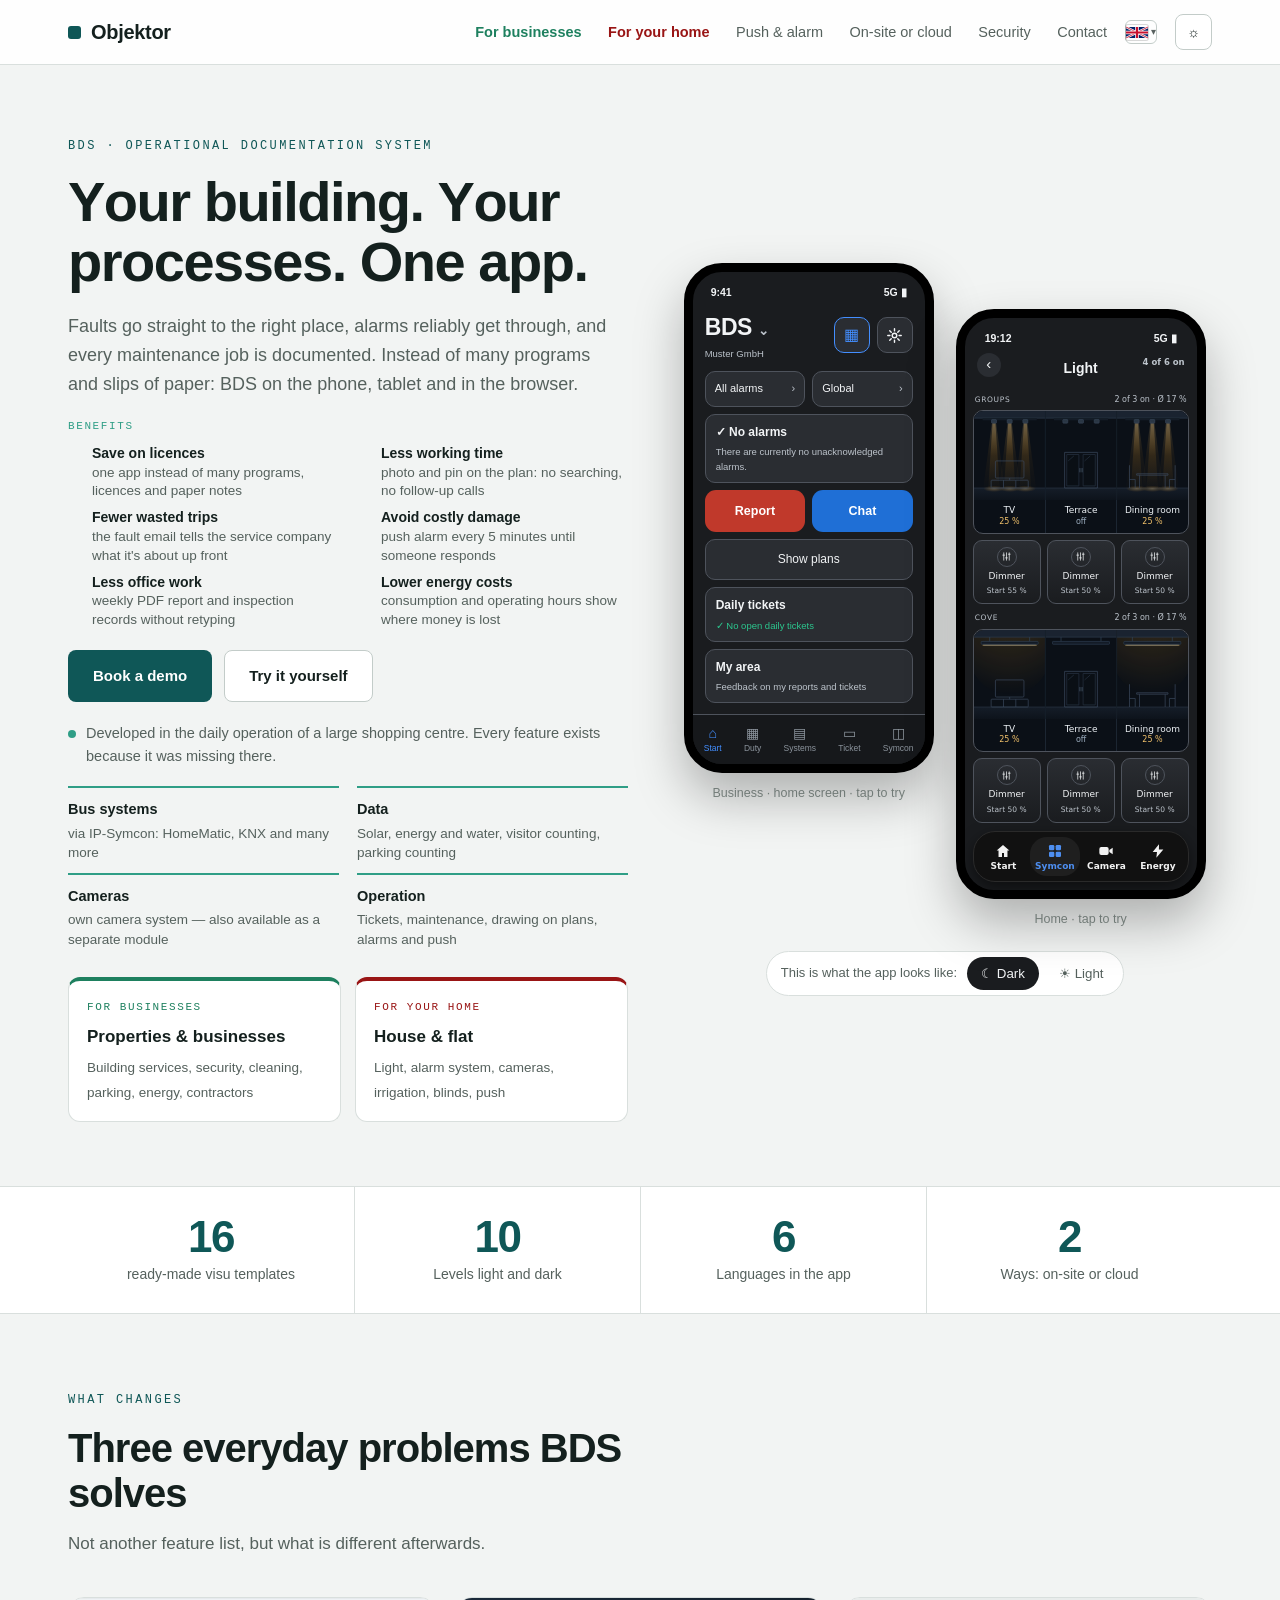
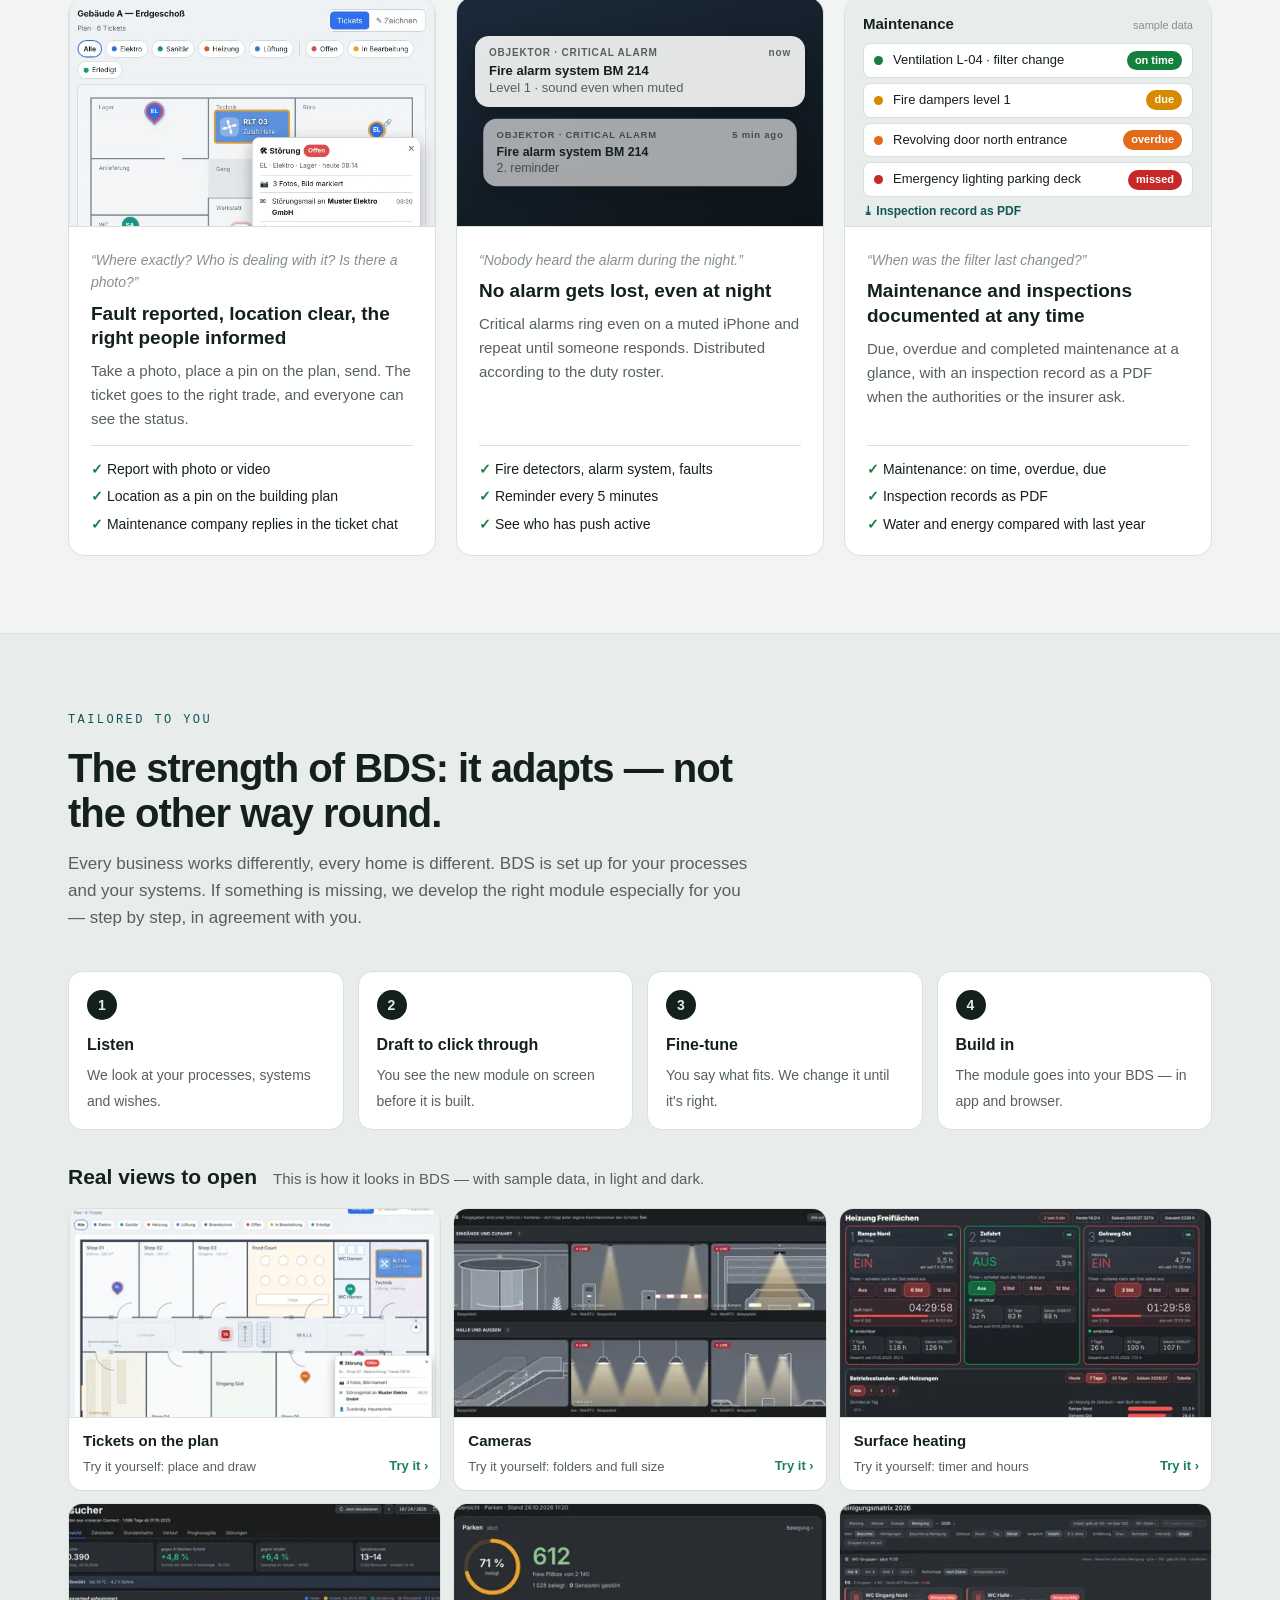
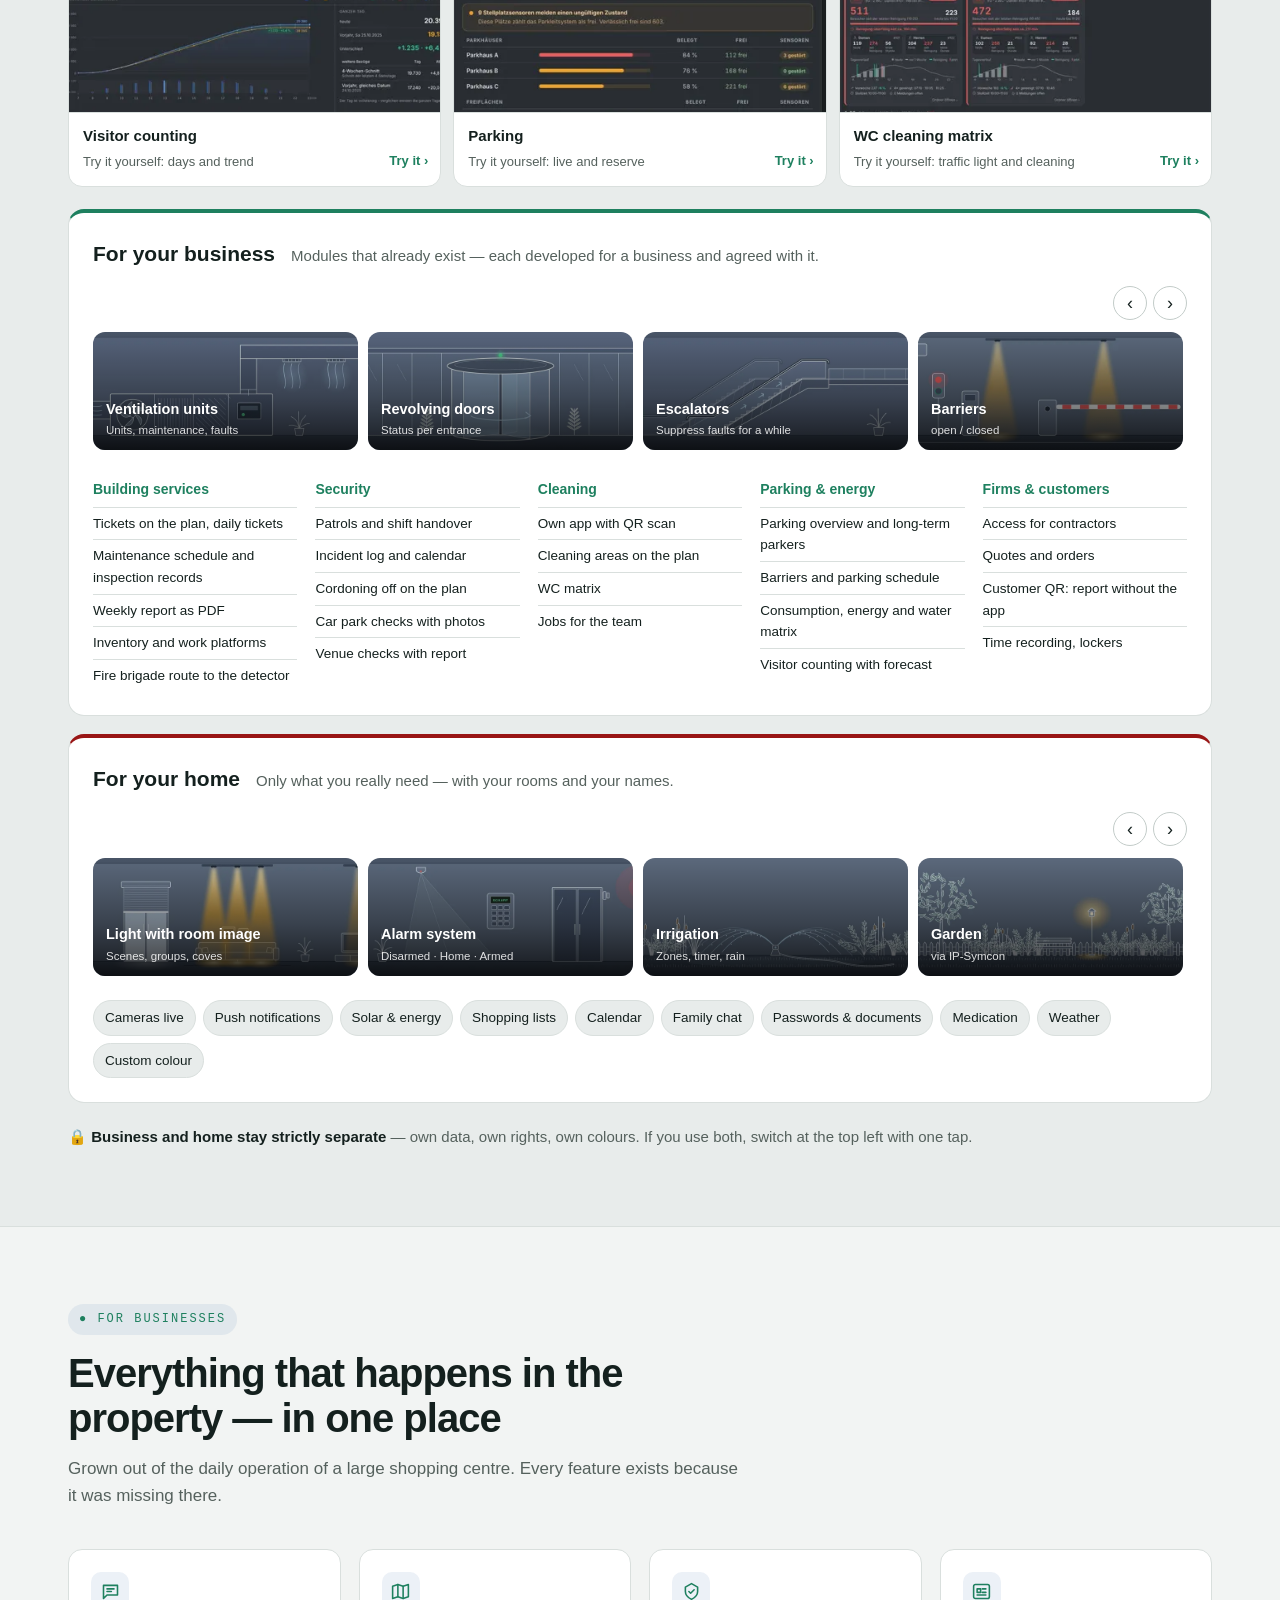
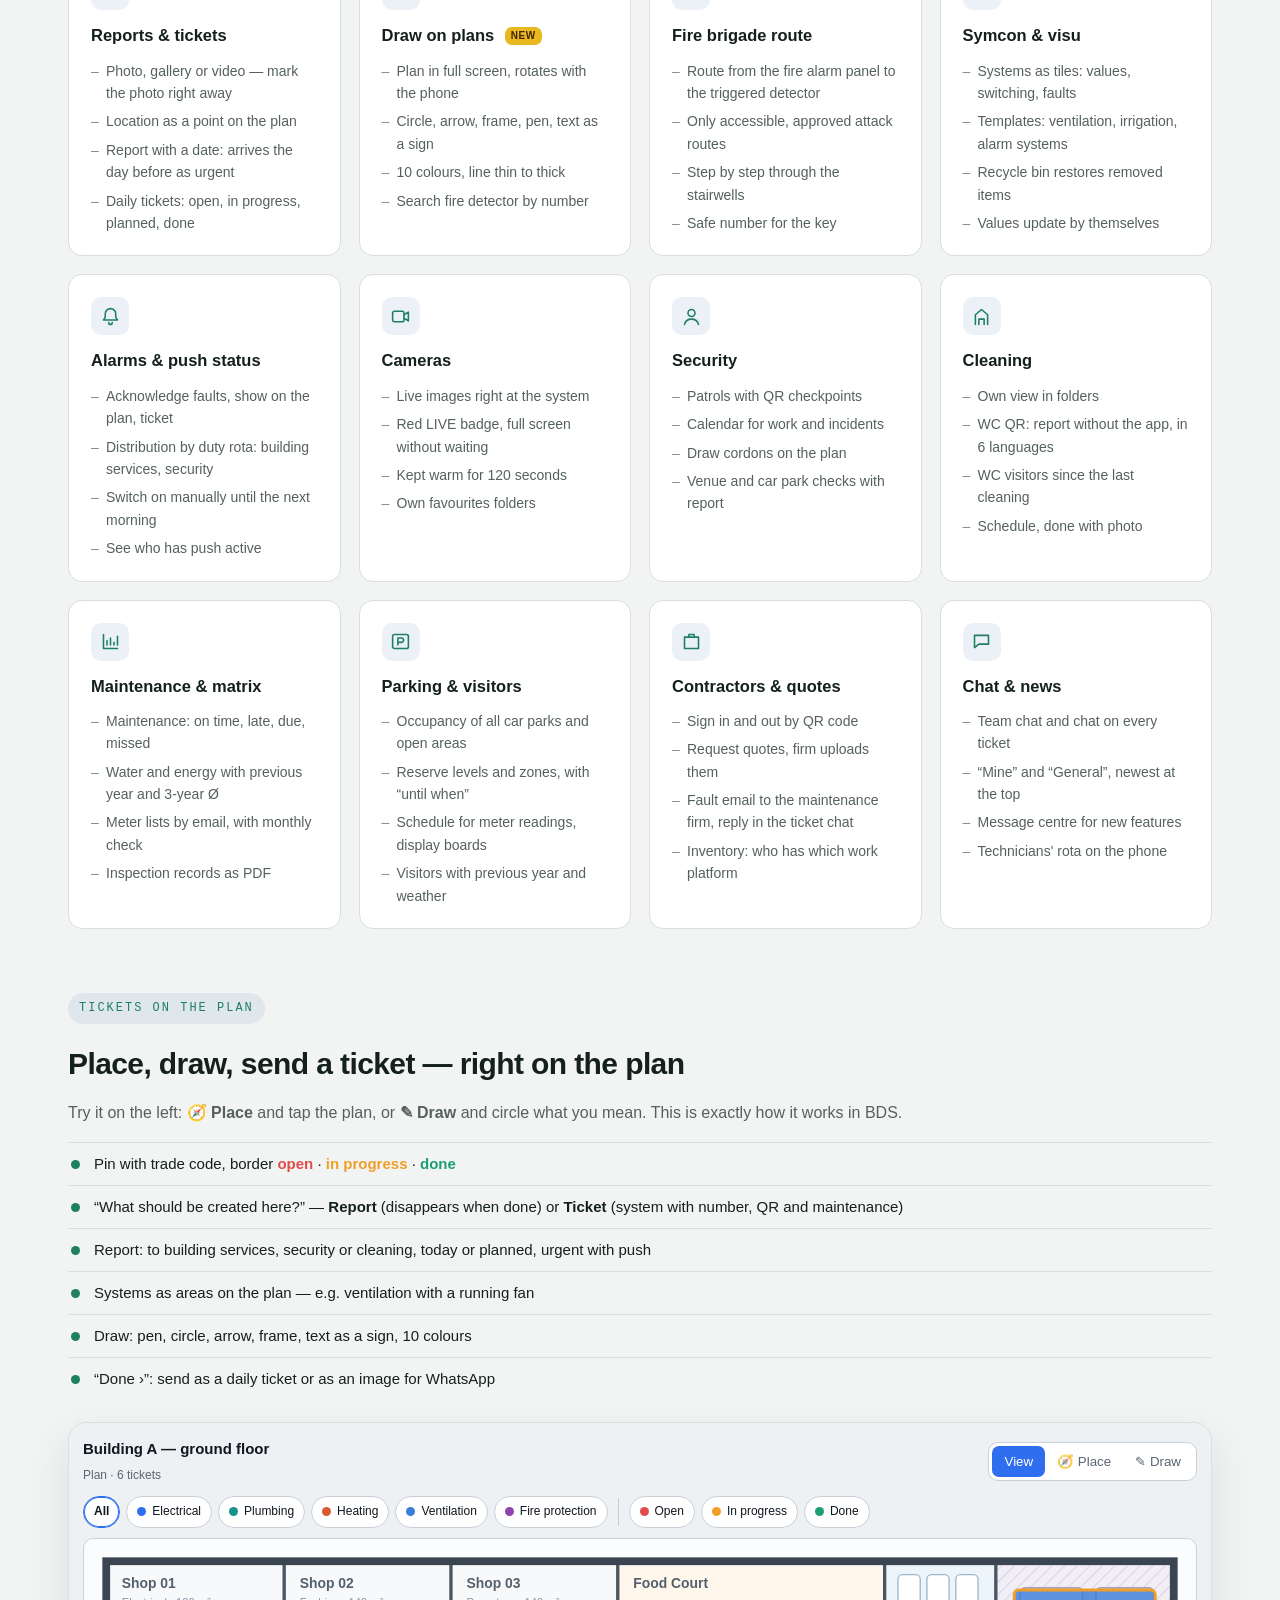
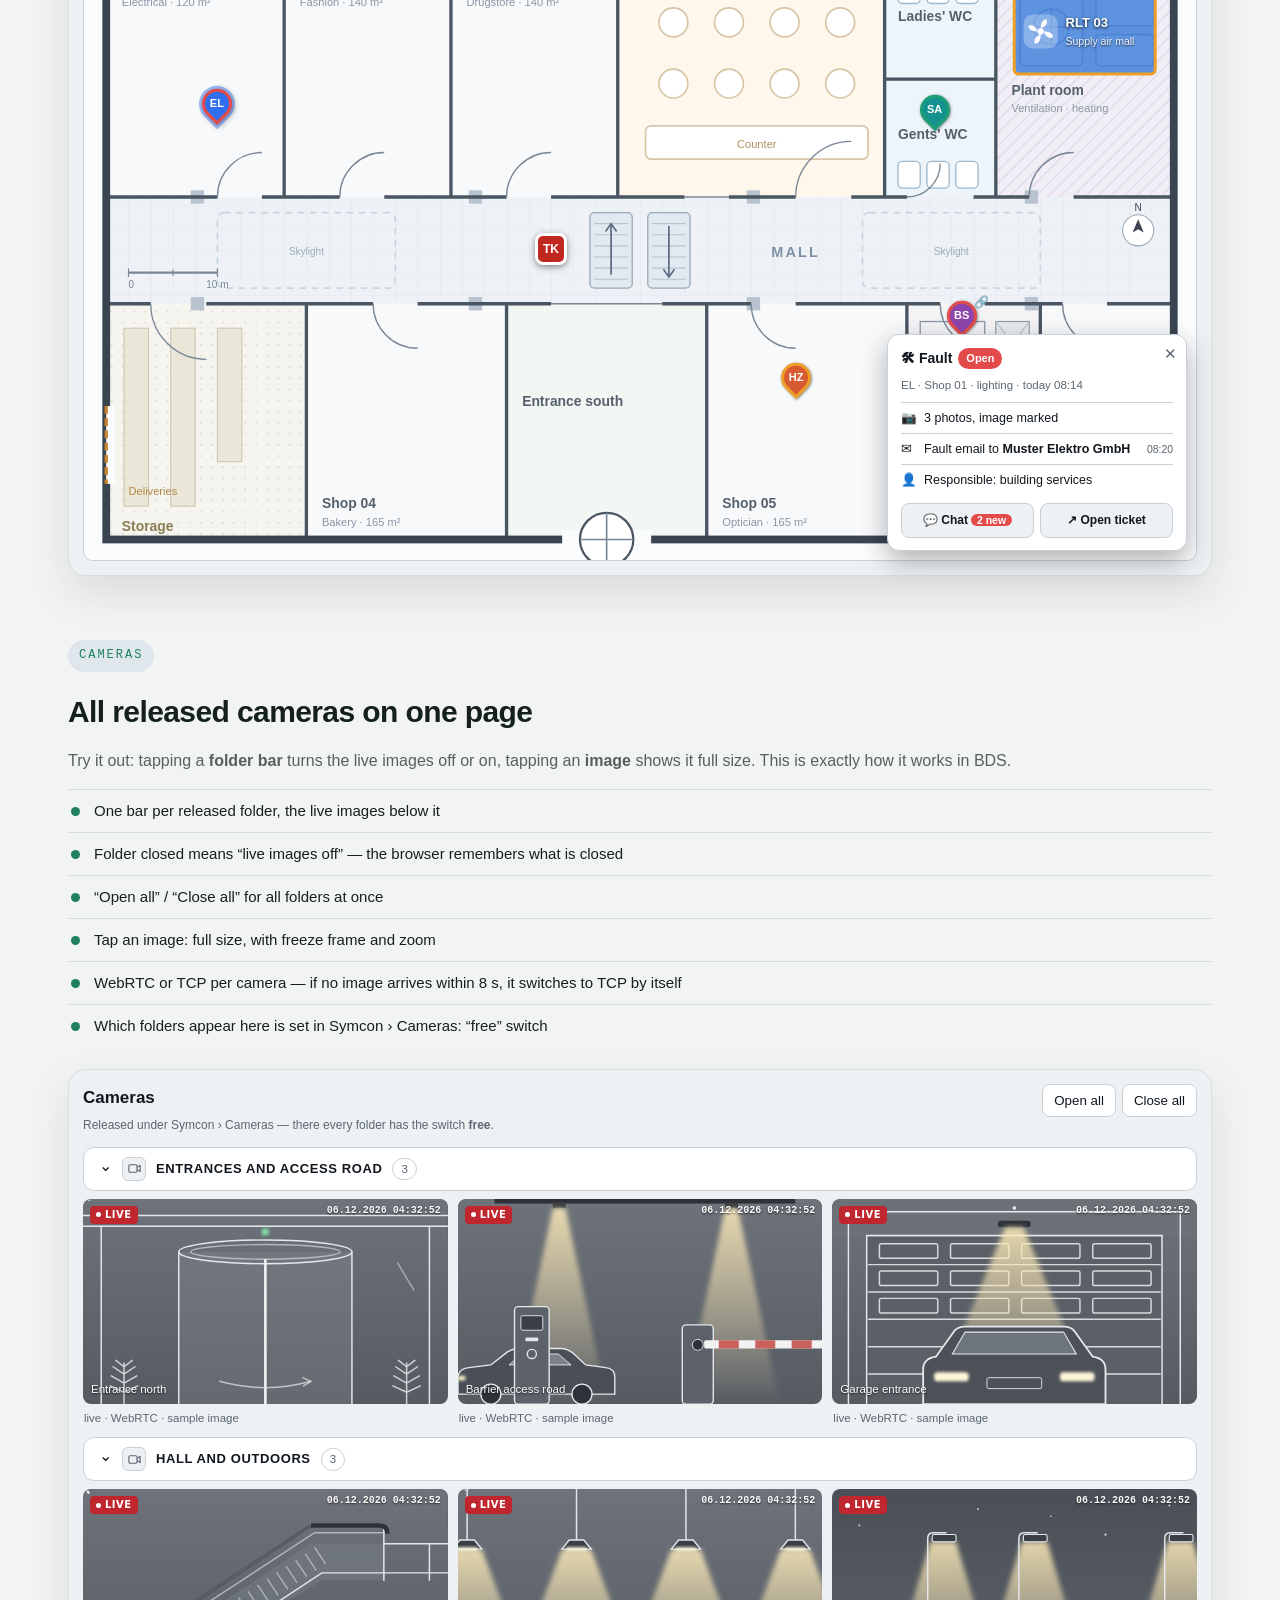
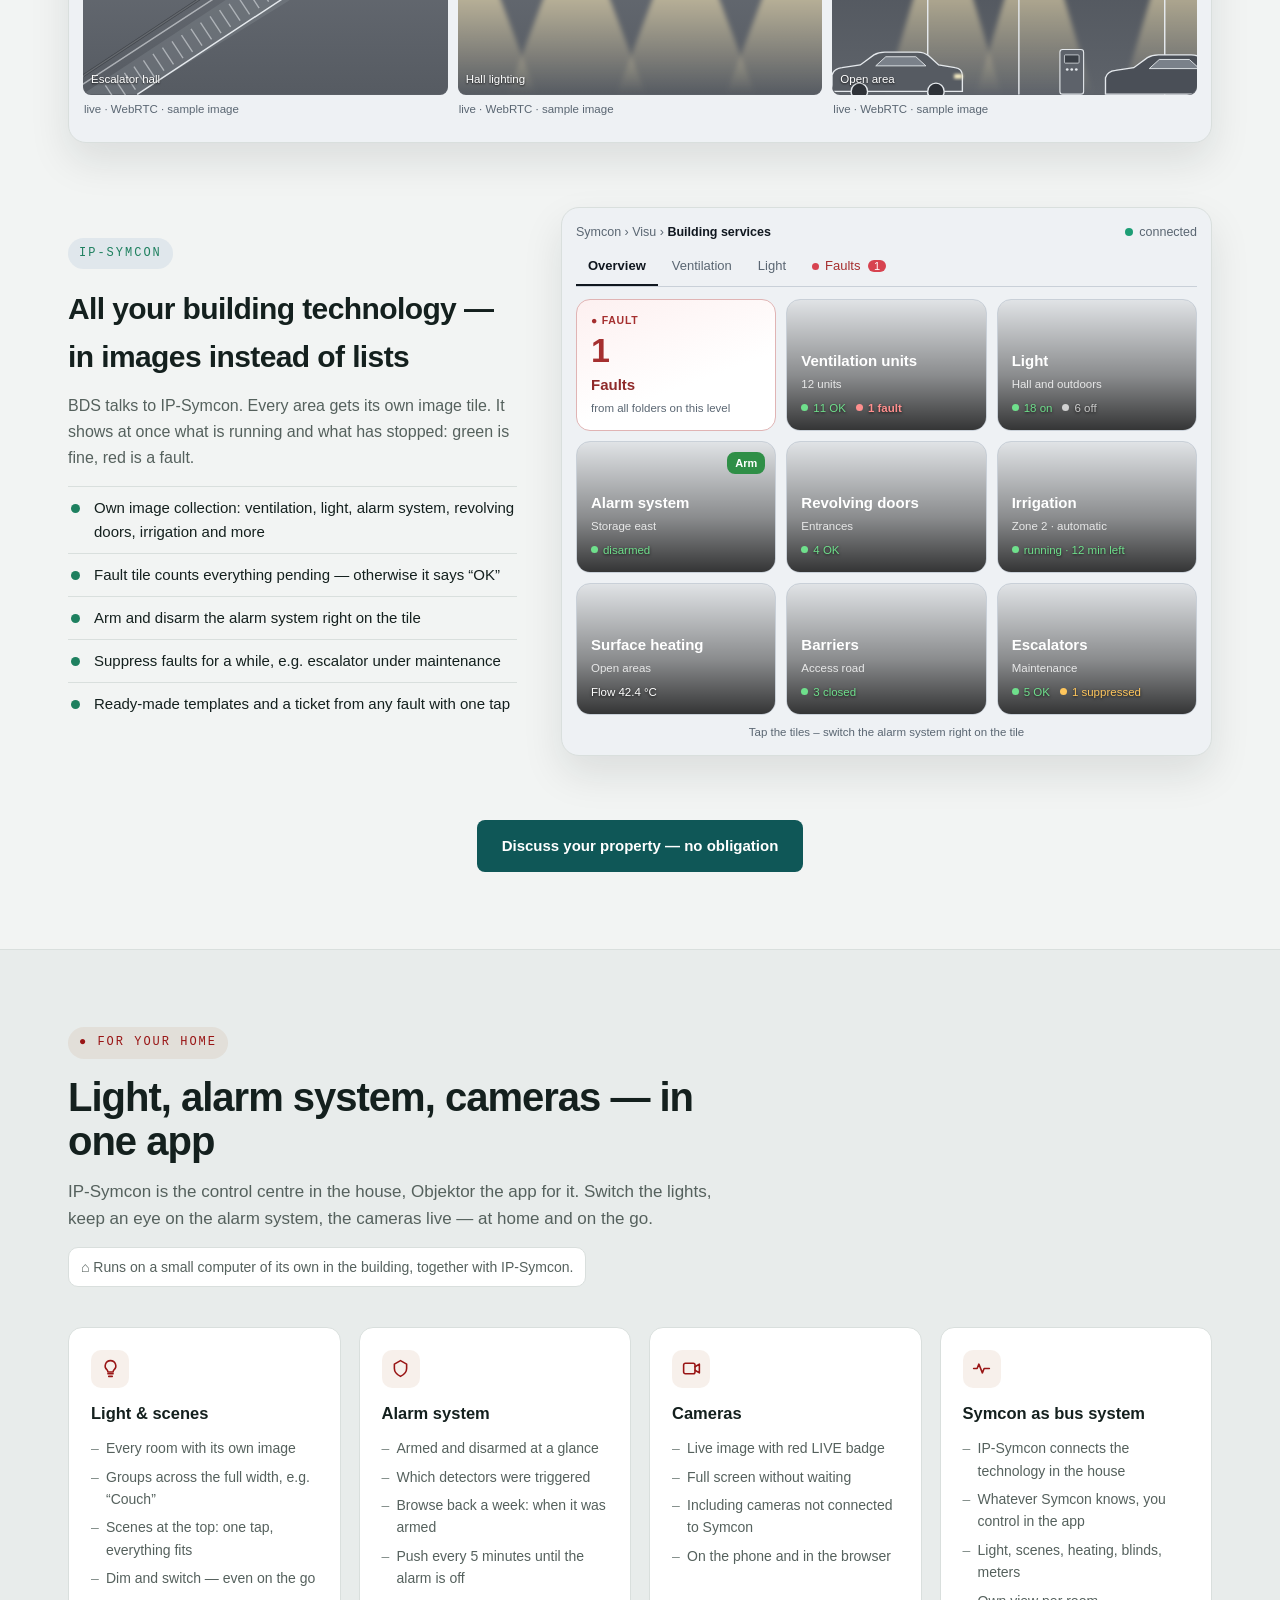
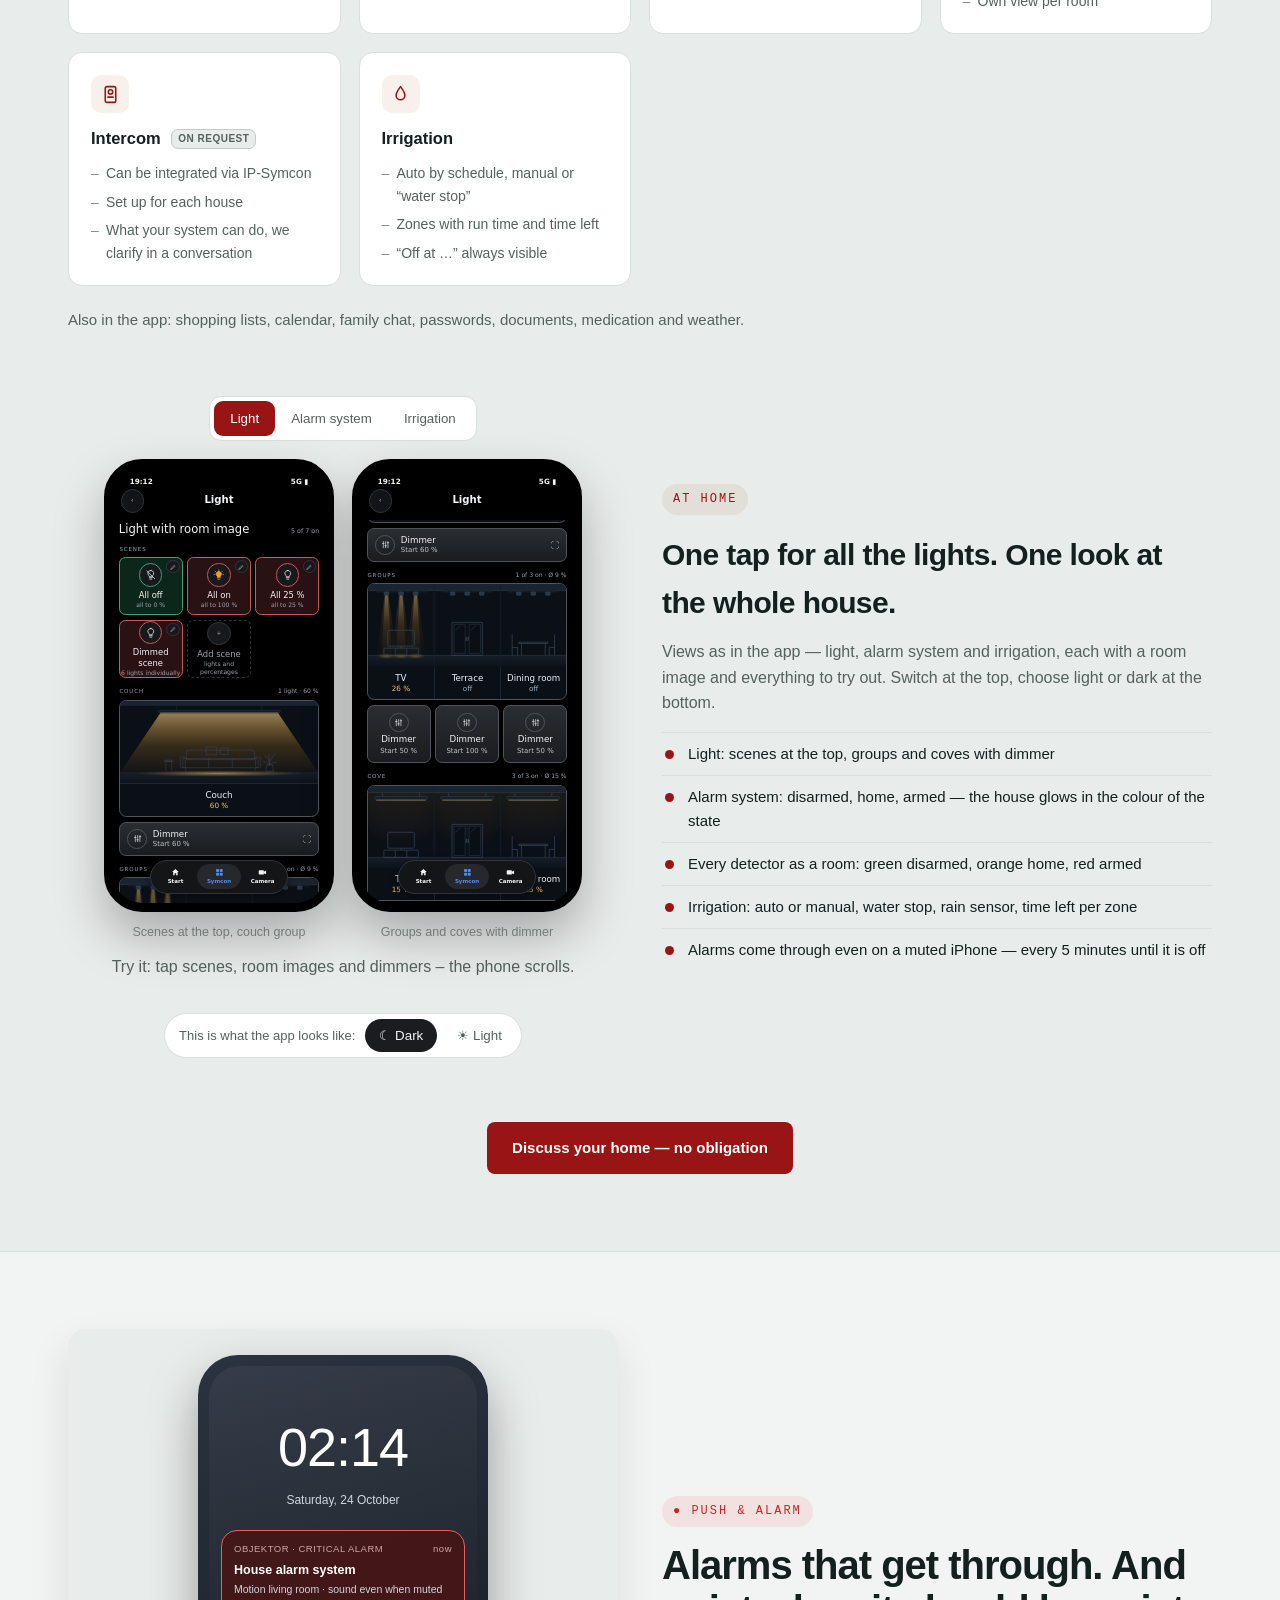
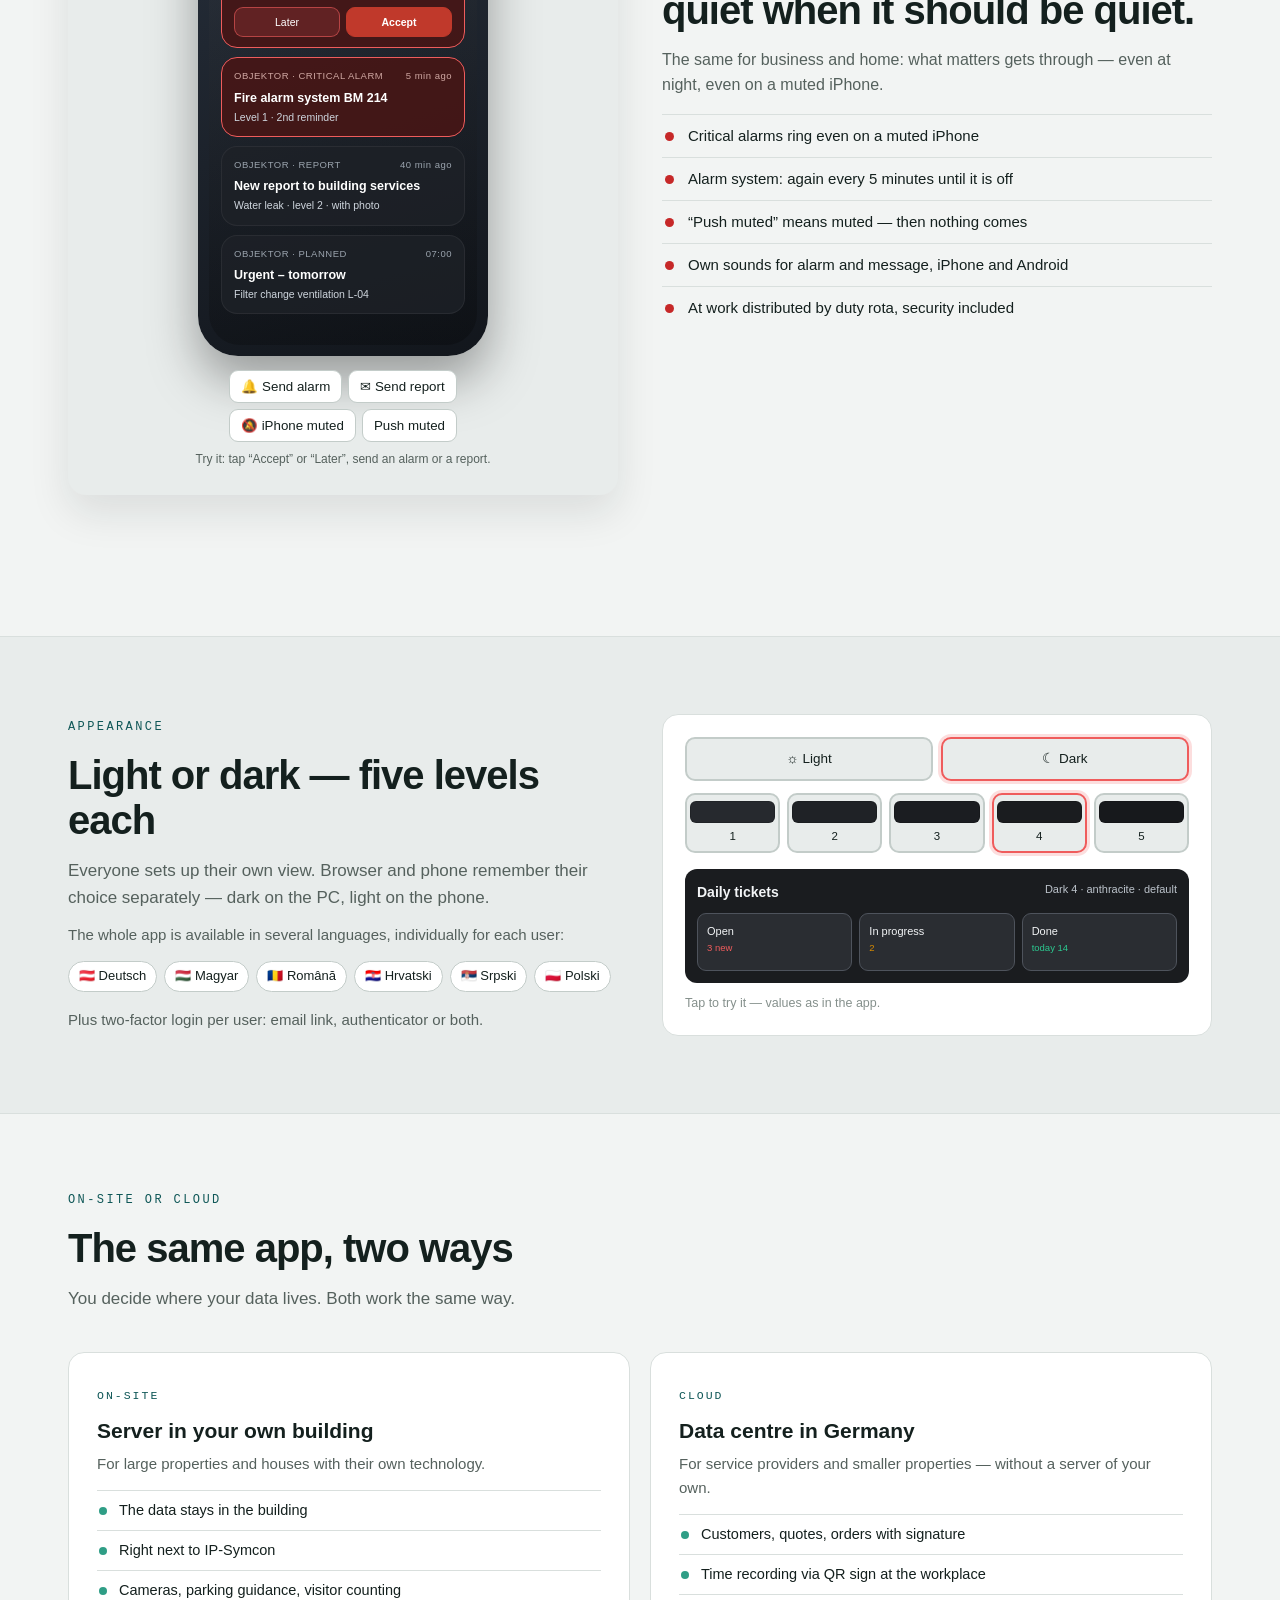
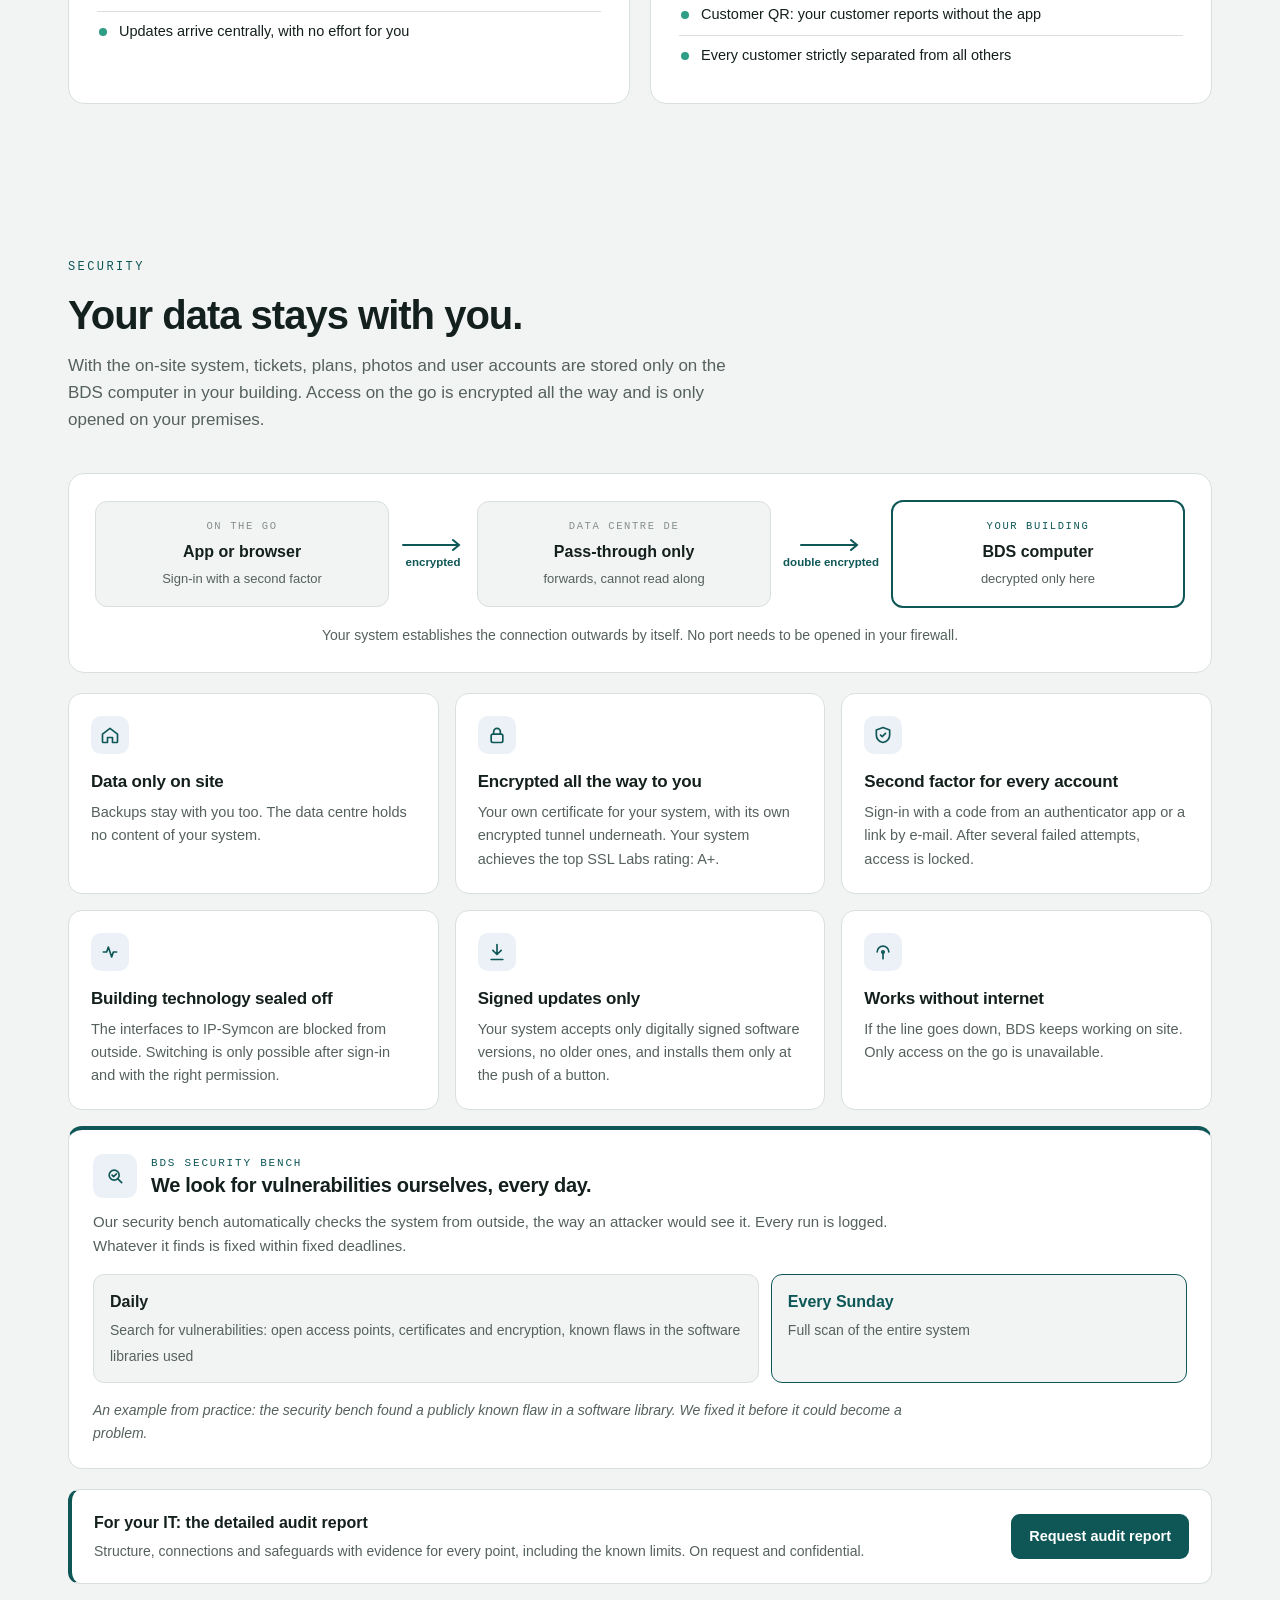
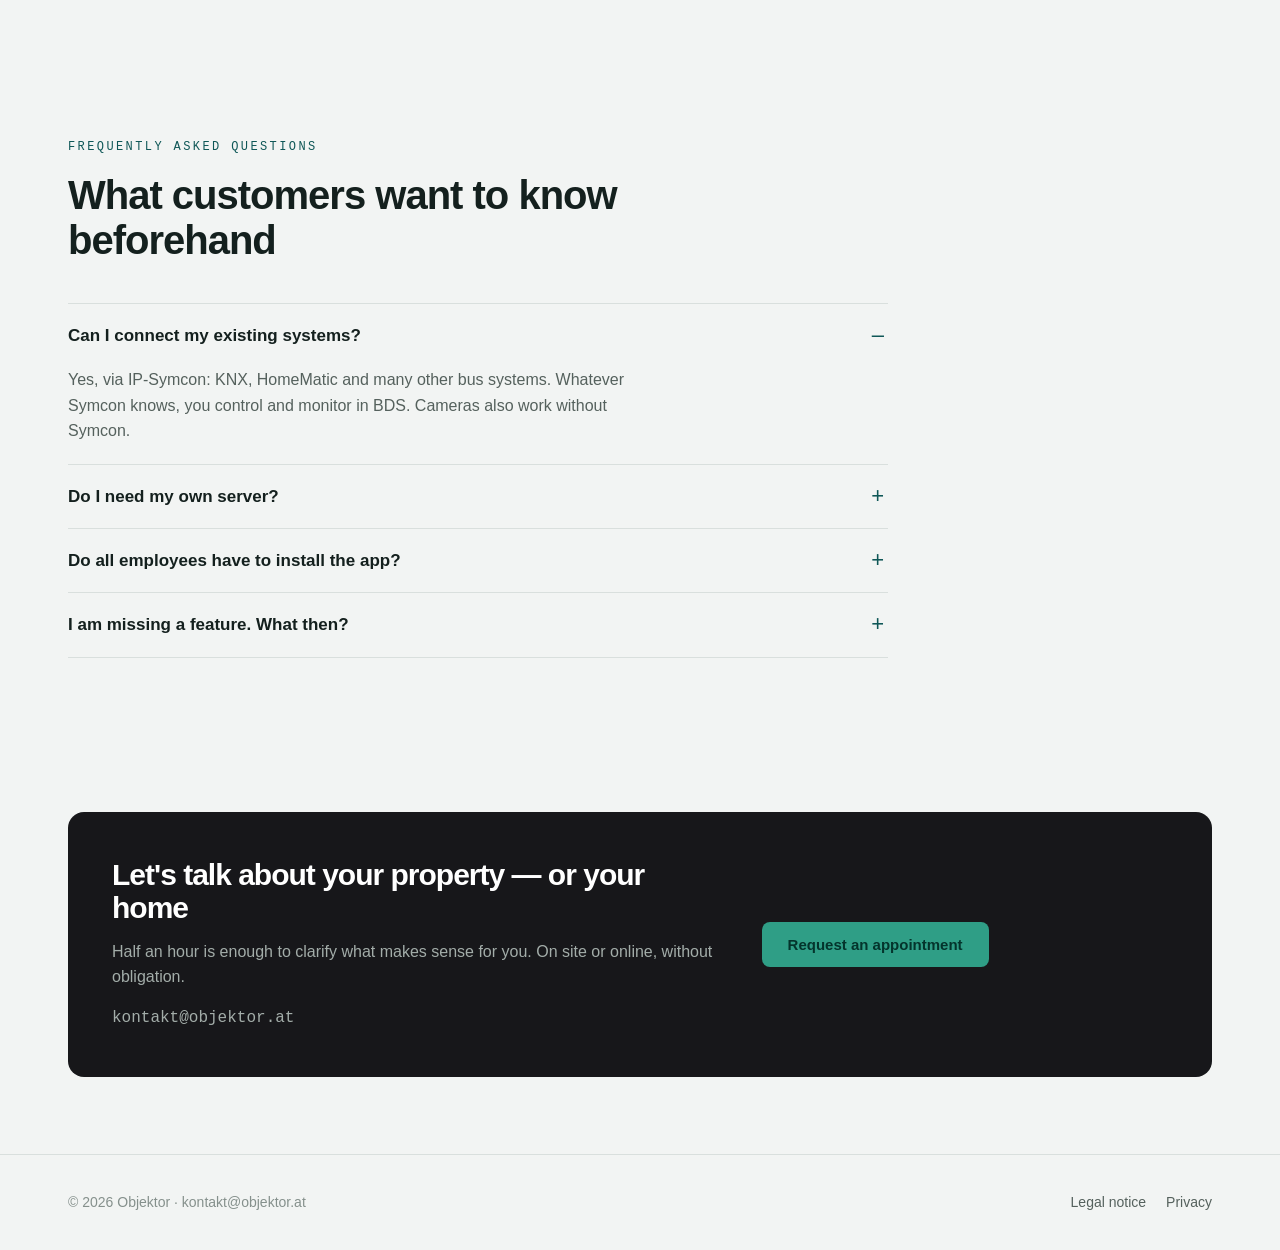
==== commit 5dc96d6c: "Webseite aktualisiert: en/index.html, index.html, sprache-cs.js, sprache-en.js (+3 weitere) (Martin," ====
--- a/en/index.html
+++ b/en/index.html
@@ -1461,7 +1461,7 @@
 bs.forEach(function(b,i){var r=b.getBoundingClientRect();b.style.setProperty('--weg',Math.ceil(wand-r.left+2)+'px');b.style.animationDelay=(0.1+i*0.045).toFixed(3)+'s'});h.classList.add('los')}
 try{document.fonts.ready.then(los)}catch(e){}setTimeout(los,1200)})();</script>
     <p class="blei">Faults go straight to the right place, alarms reliably get through, and every maintenance job is documented. Instead of many programs and slips of paper: BDS on the phone, tablet and in the browser.</p>
-    <div class="vorteile"><small>HOW YOU SAVE</small><ul>
+    <div class="vorteile"><small>BENEFITS</small><ul>
       <li><b>Save on licences</b><span>one app instead of many programs, licences and paper notes</span></li>
       <li><b>Less working time</b><span>photo and pin on the plan: no searching, no follow-up calls</span></li>
       <li><b>Fewer wasted trips</b><span>the fault email tells the service company what it's about up front</span></li>
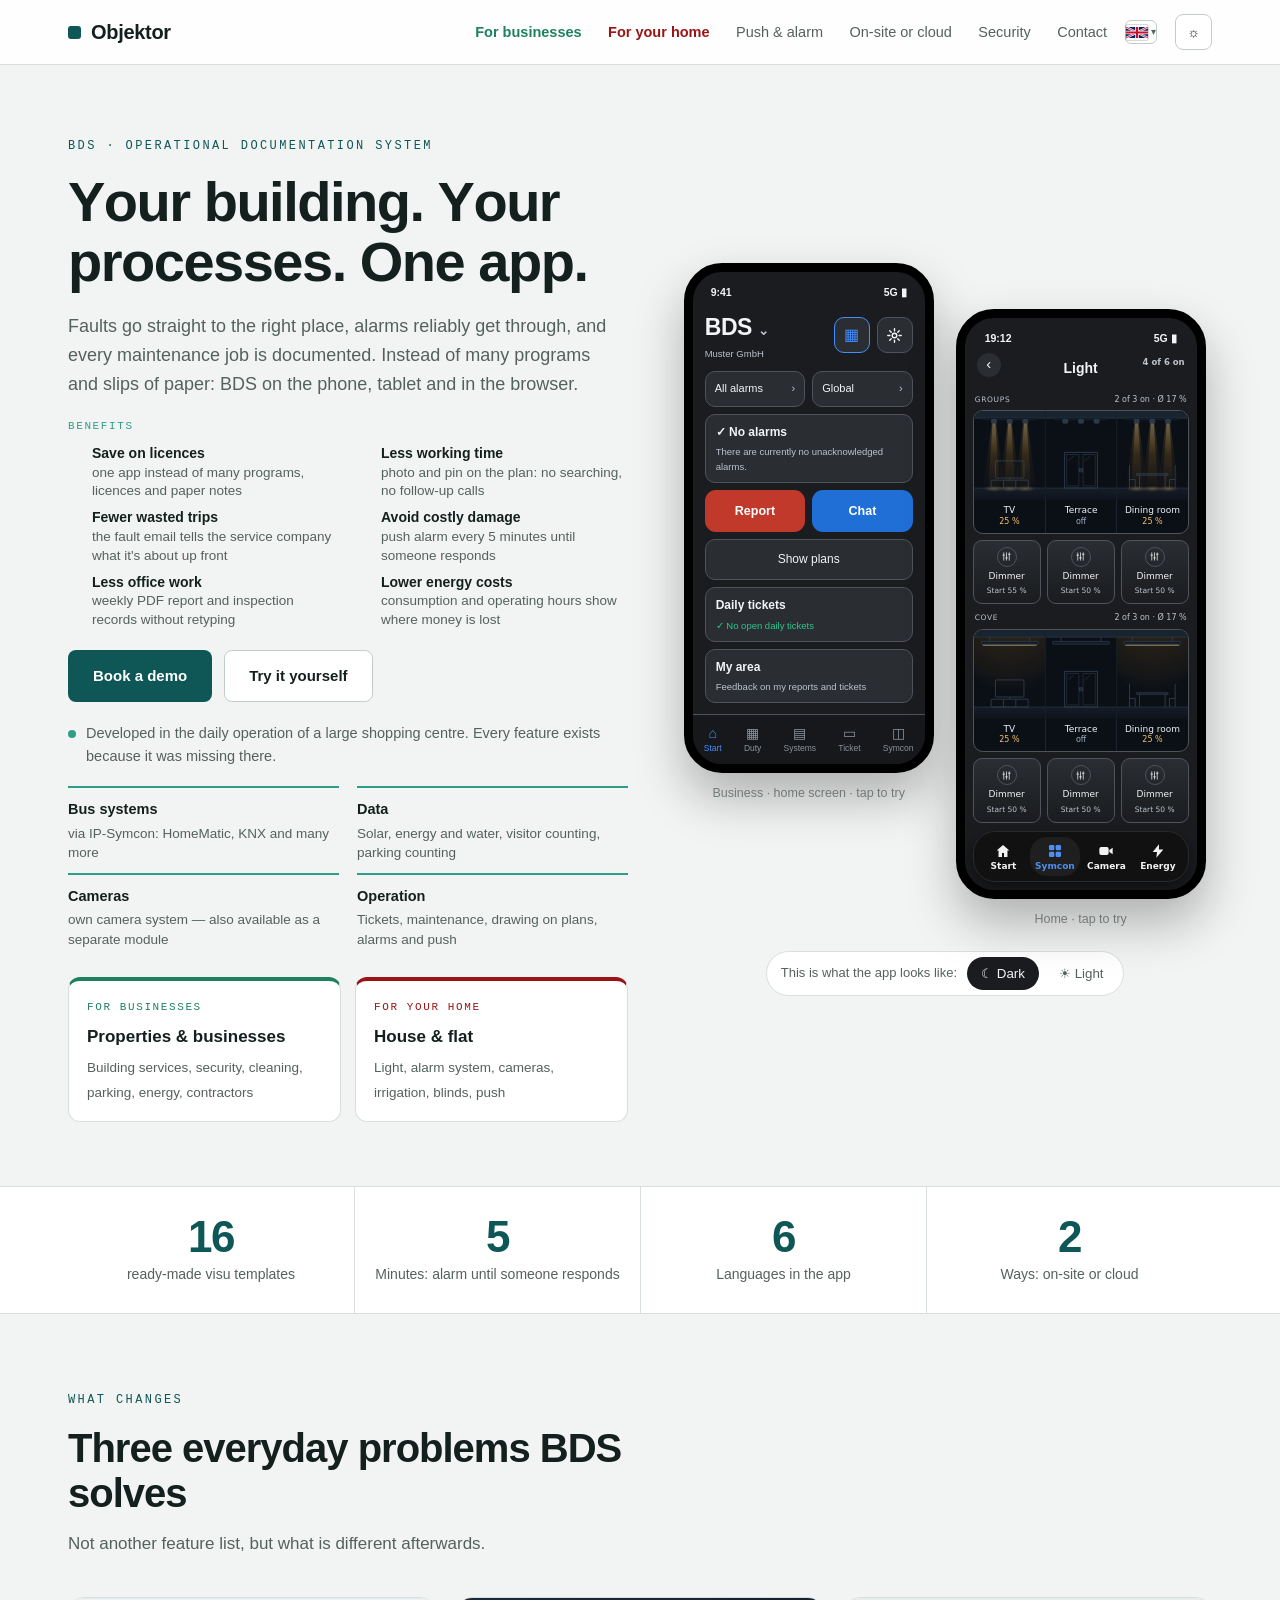
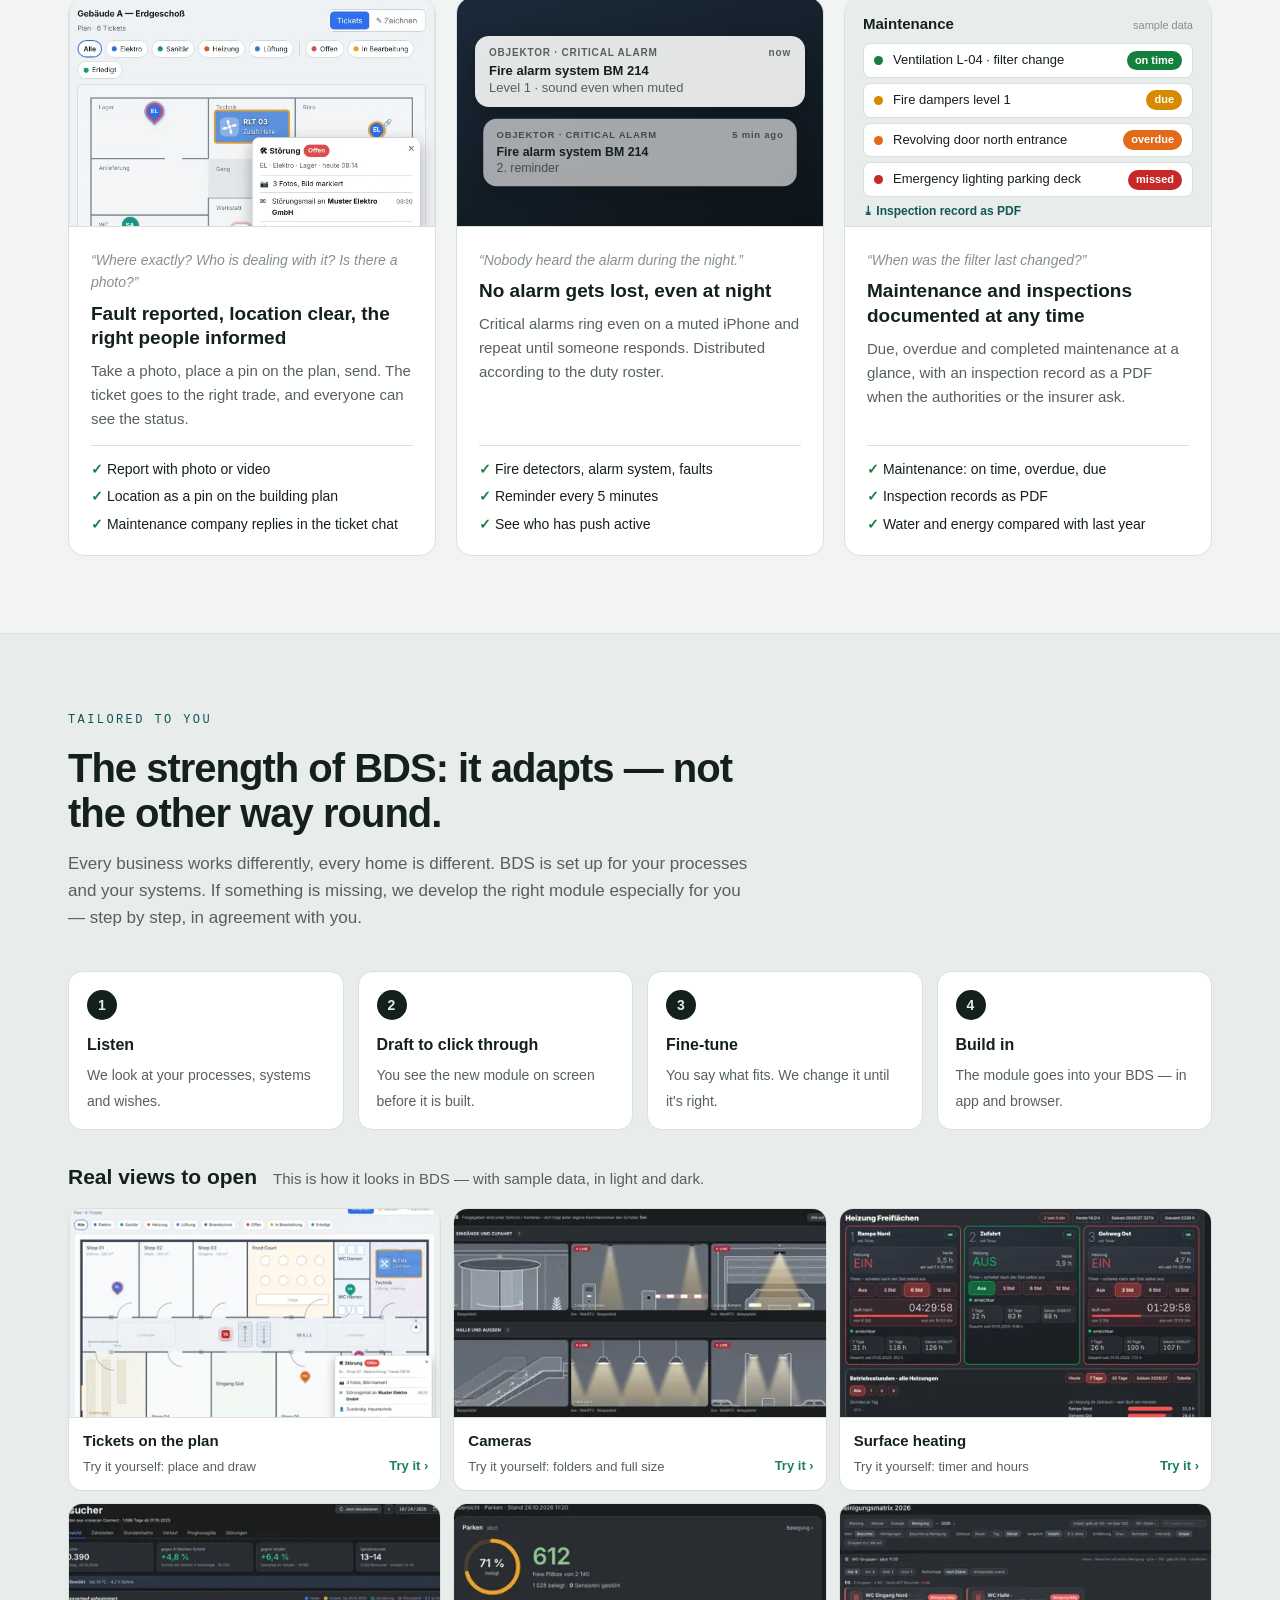
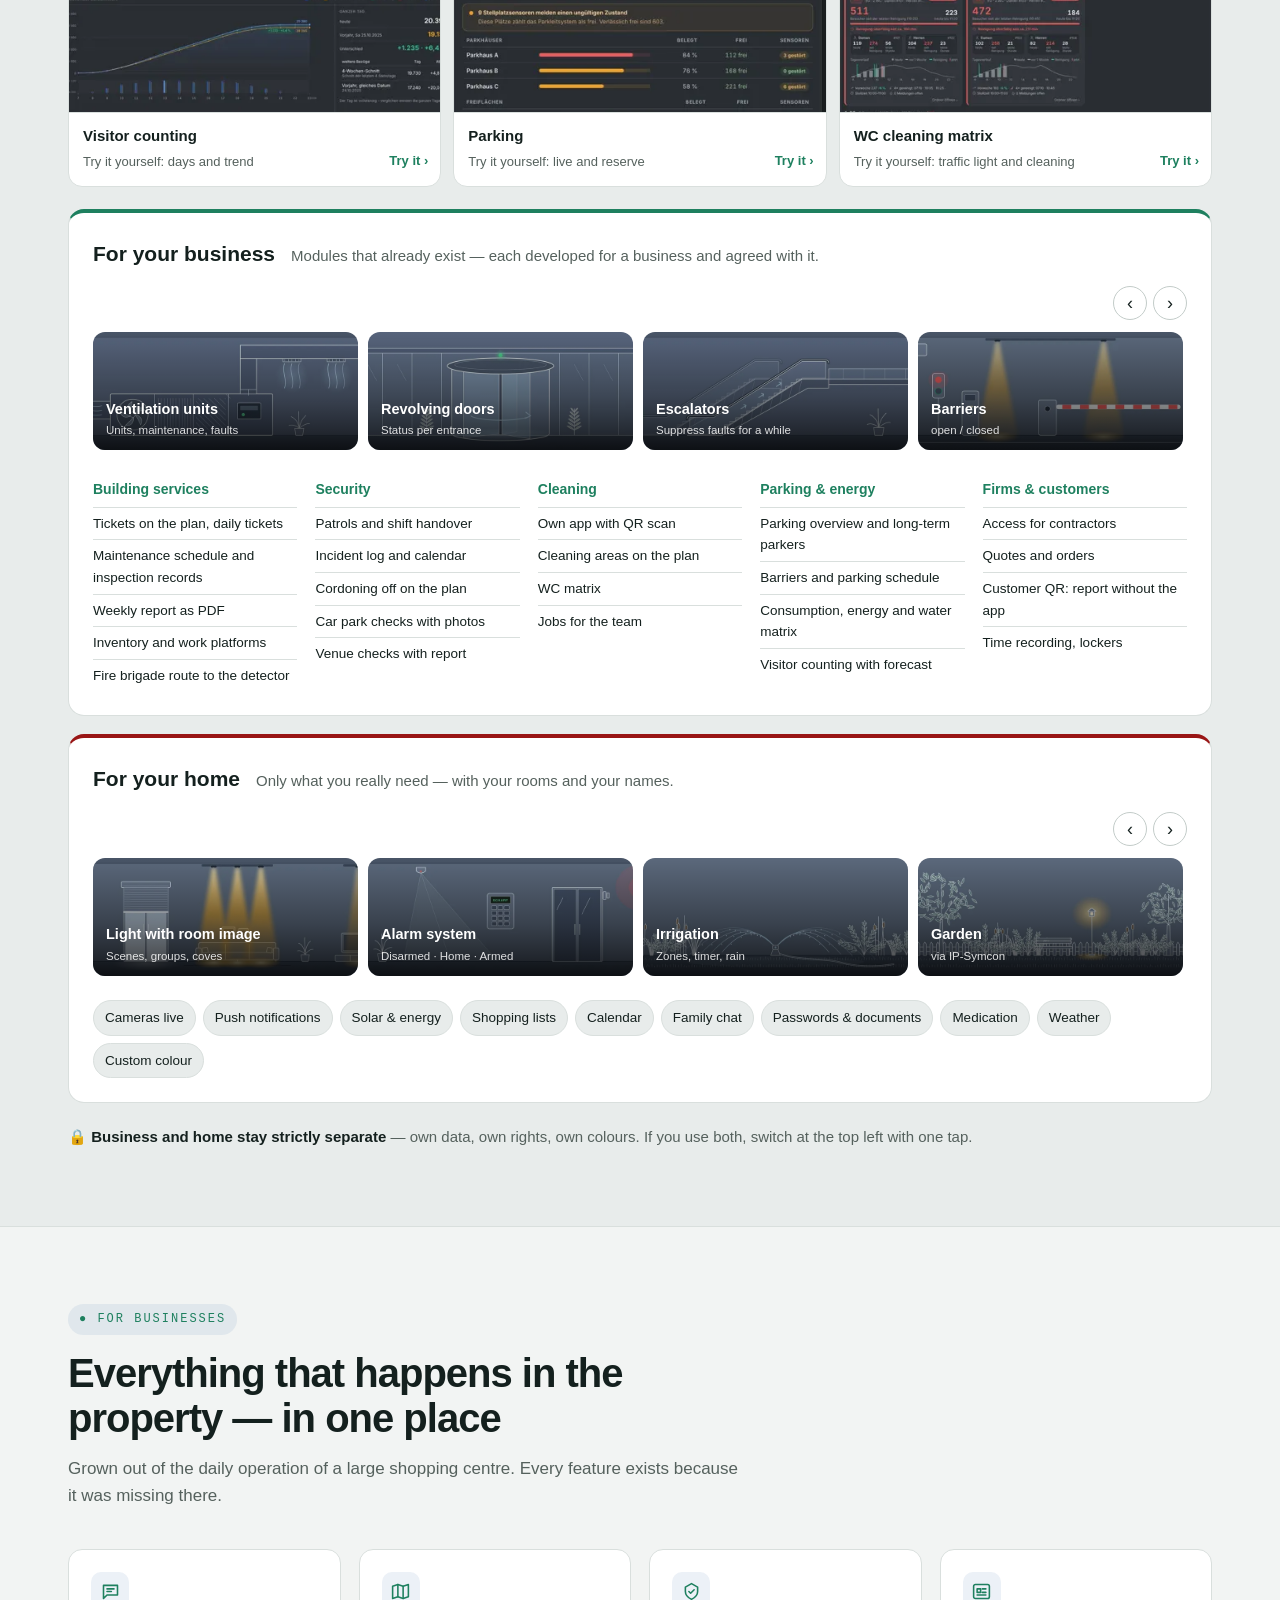
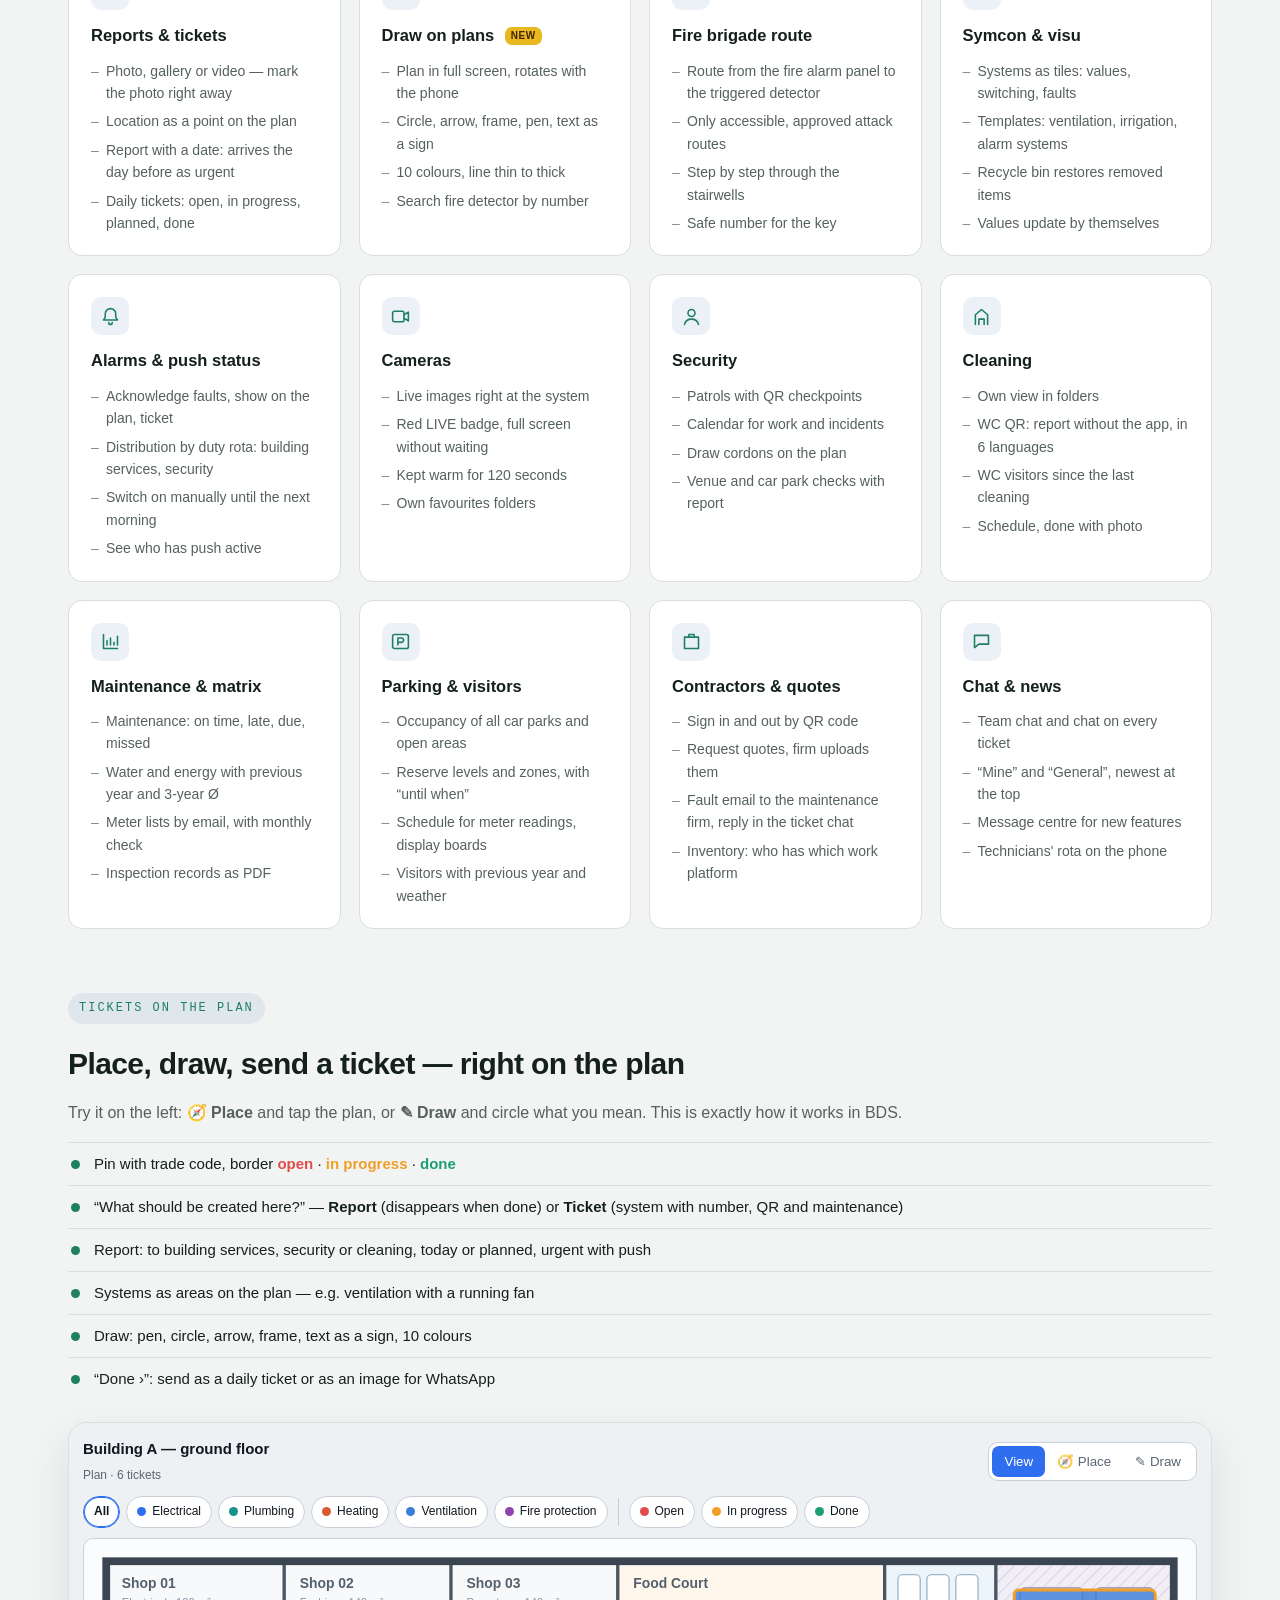
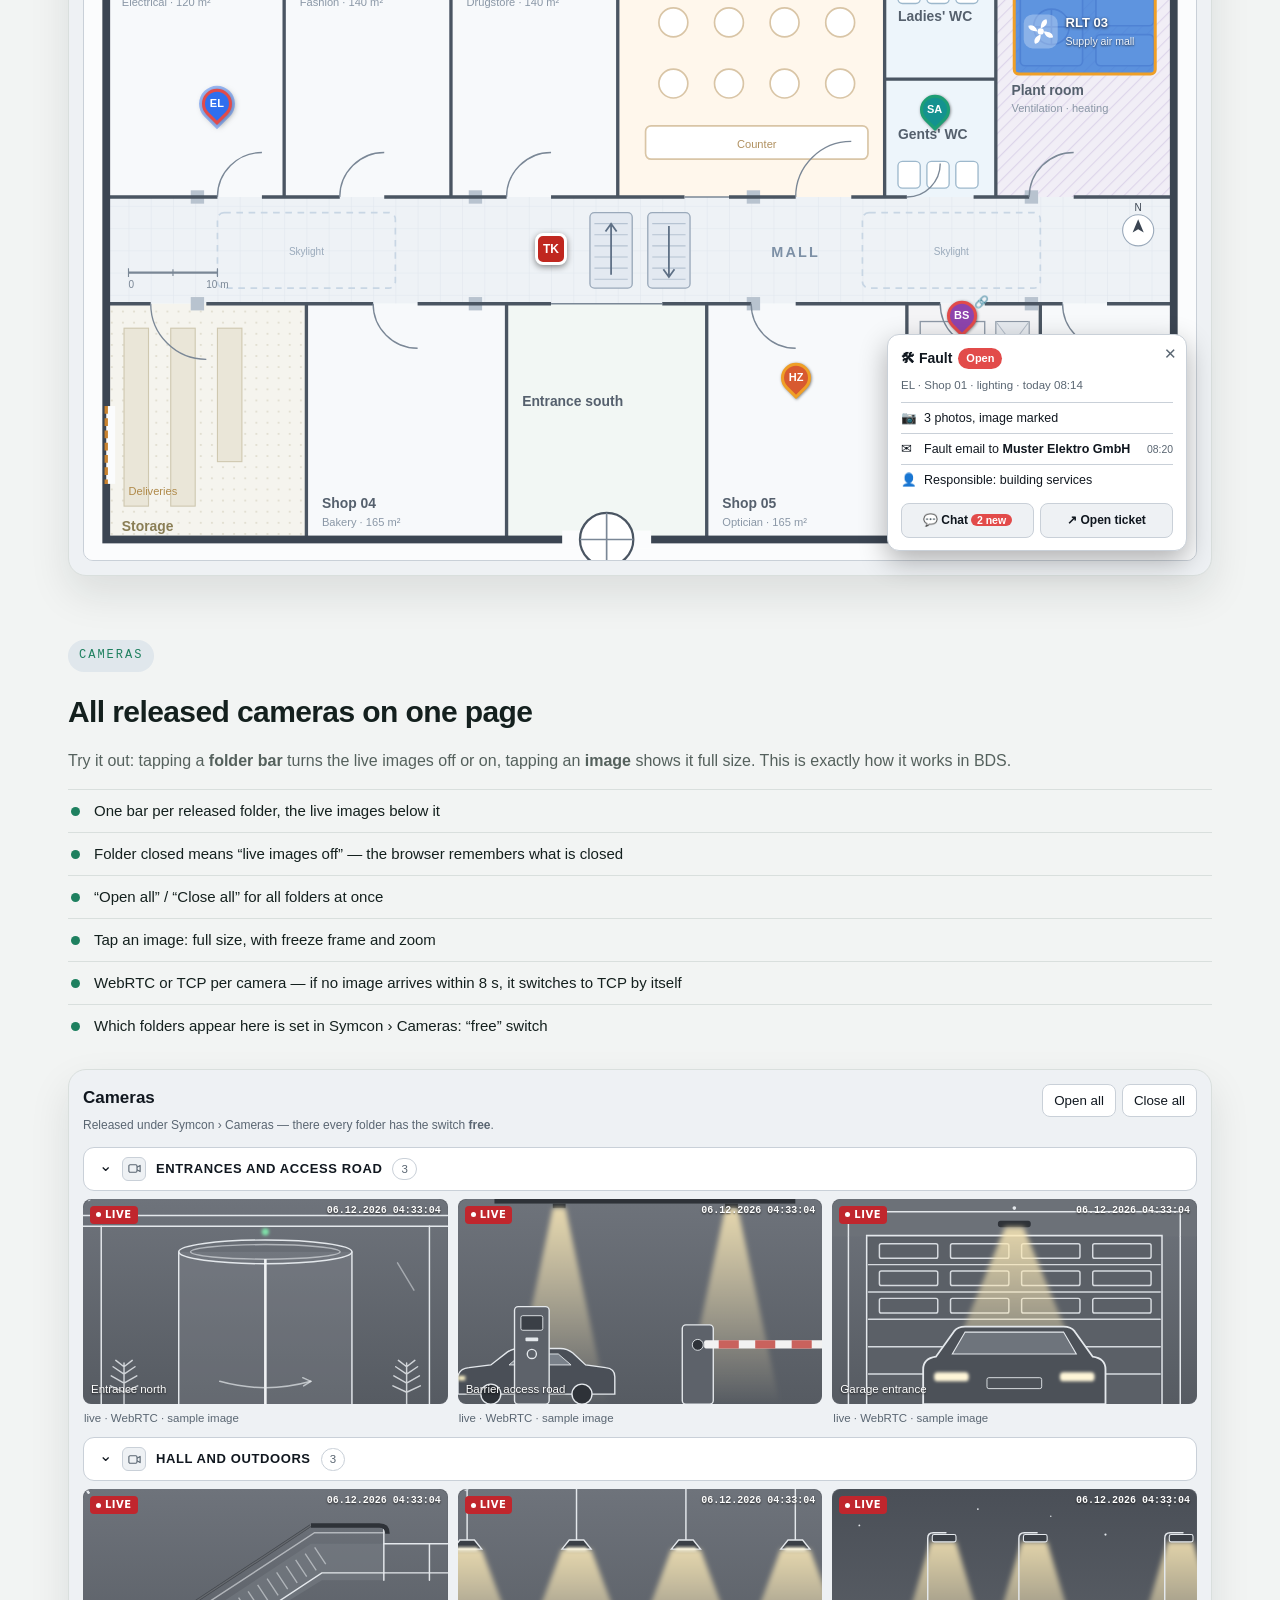
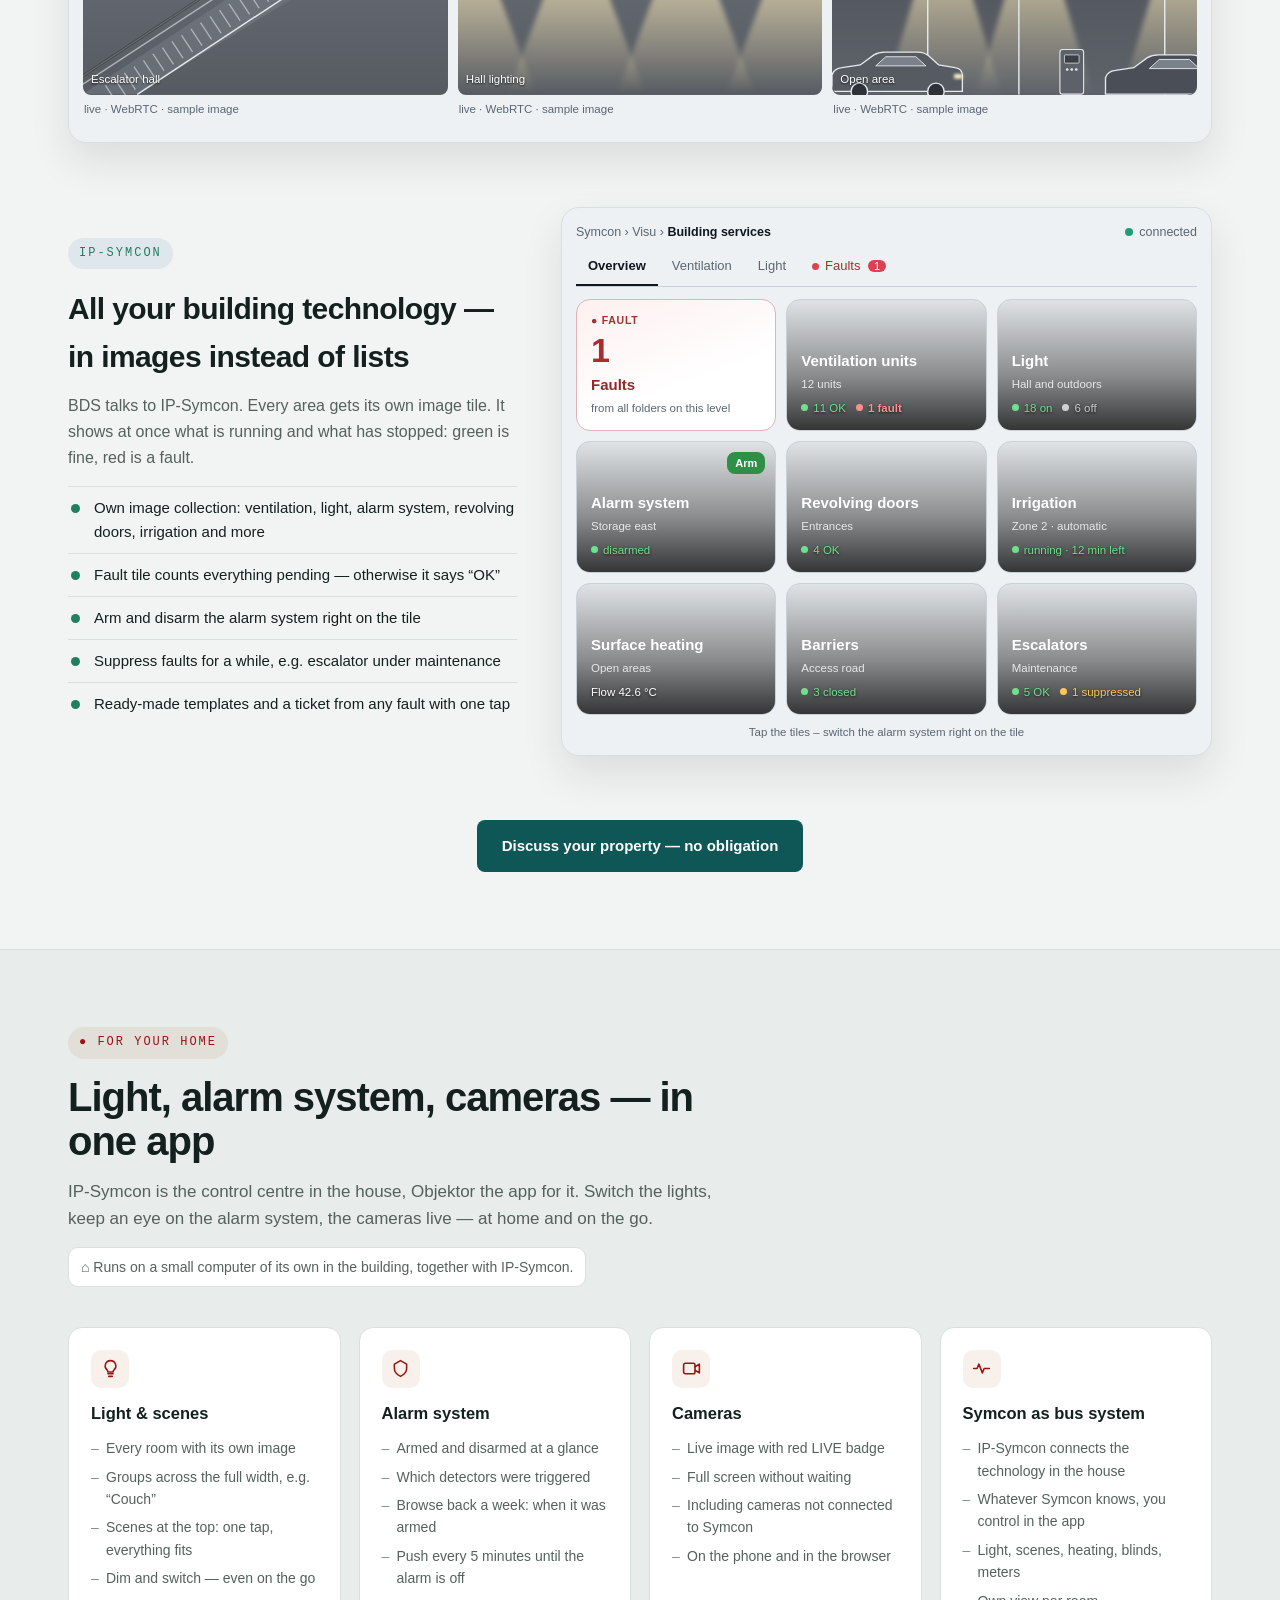
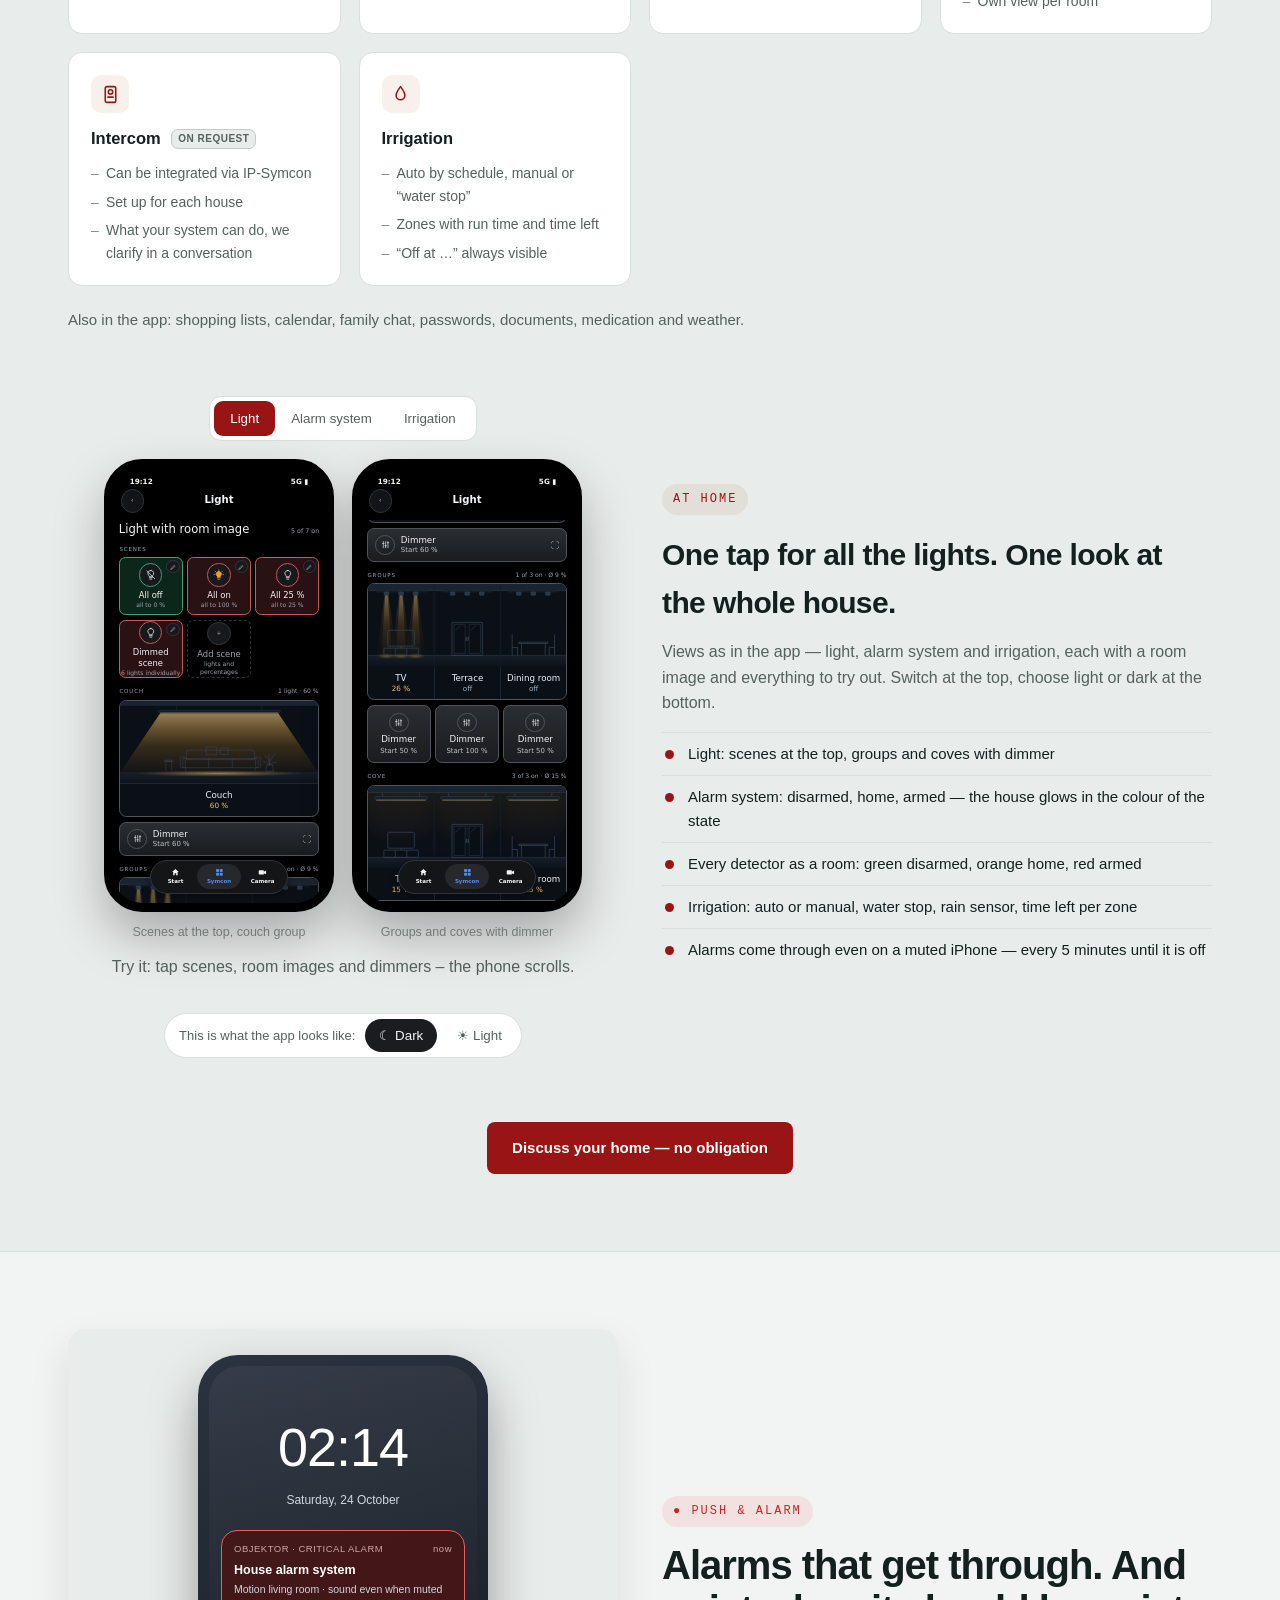
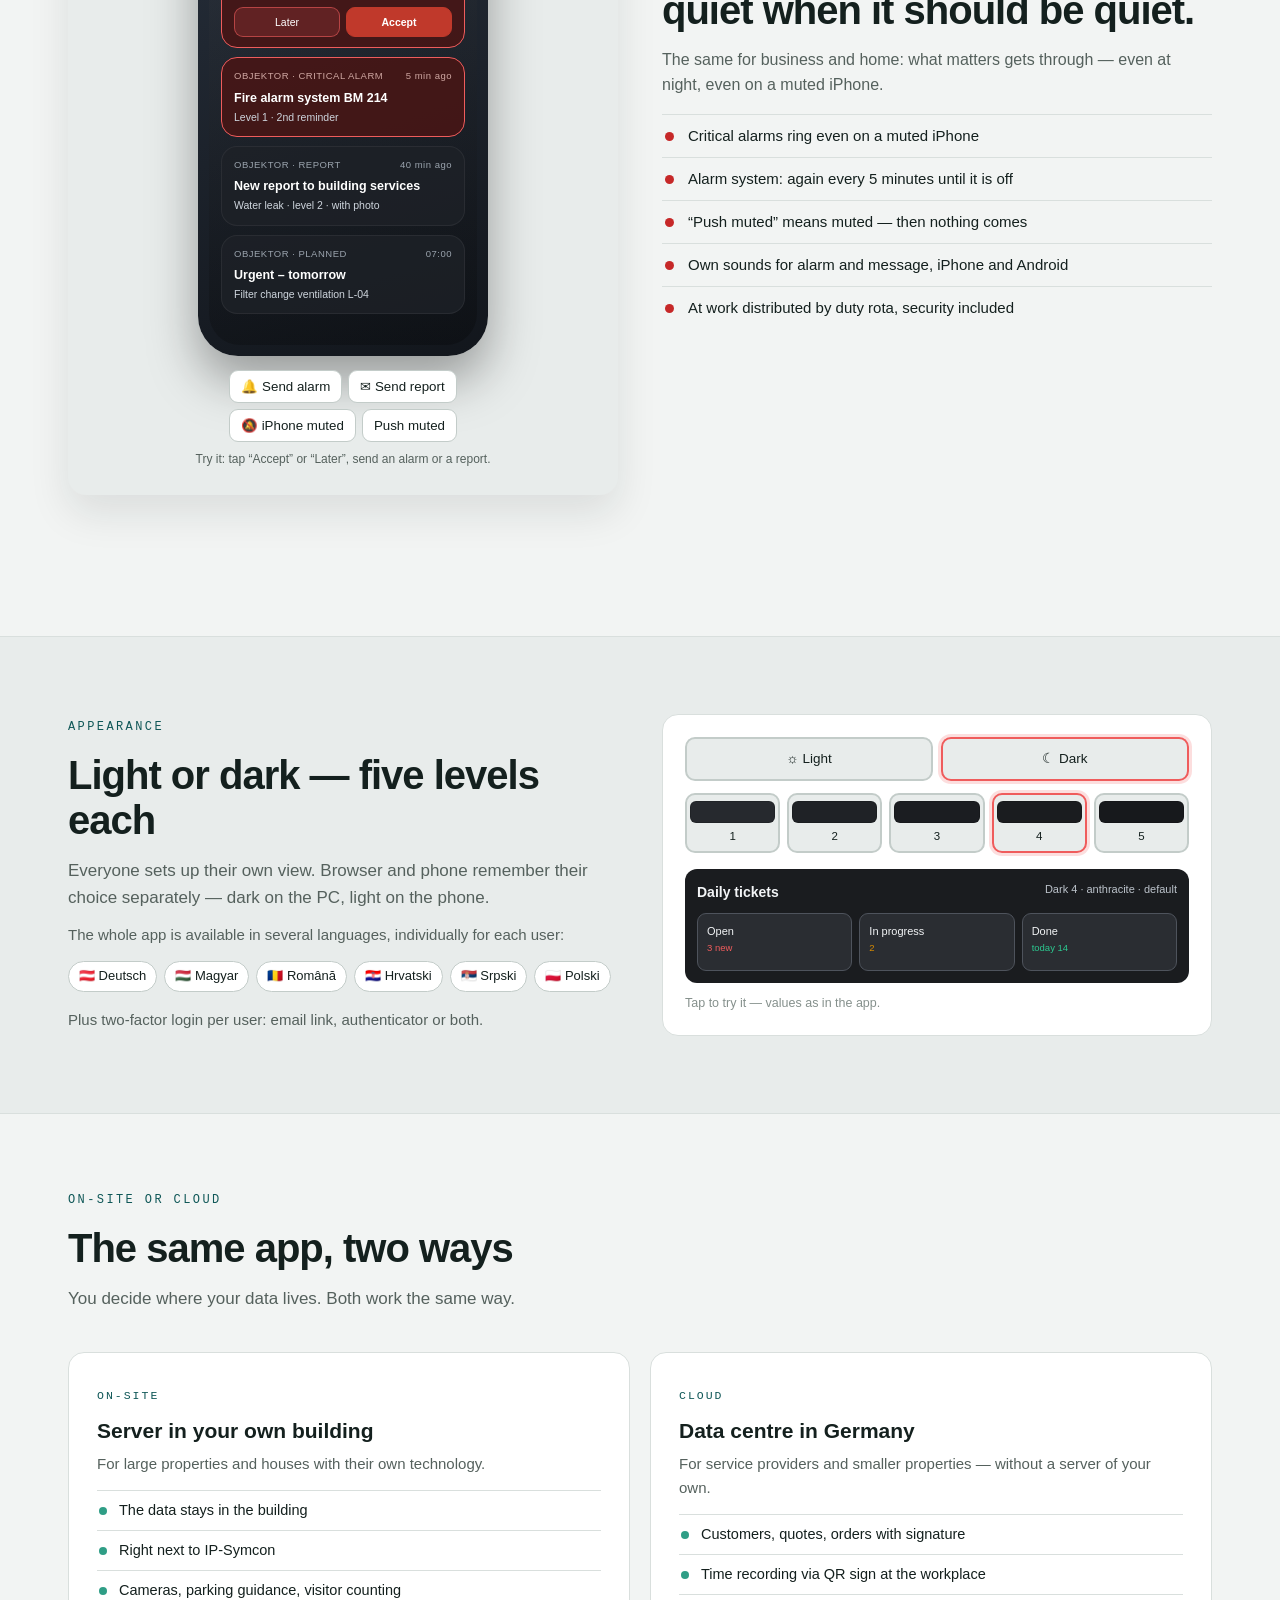
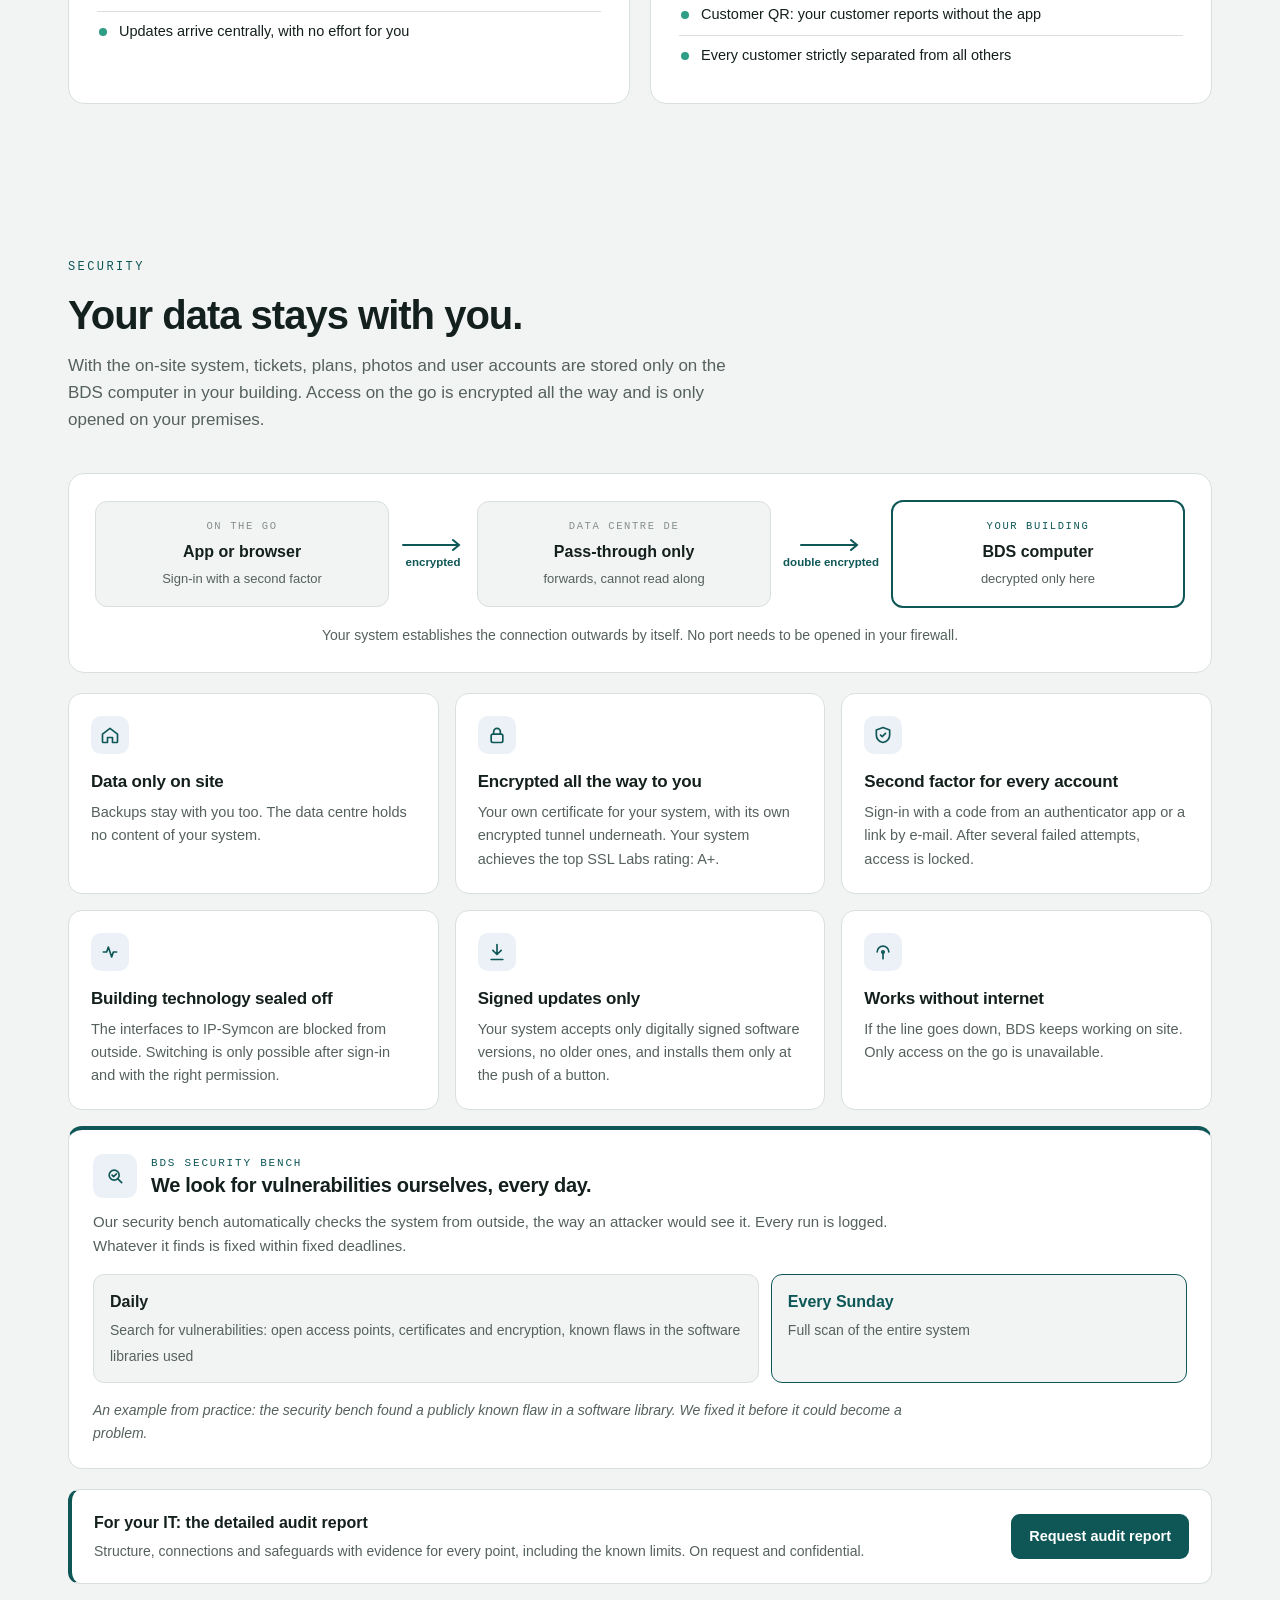
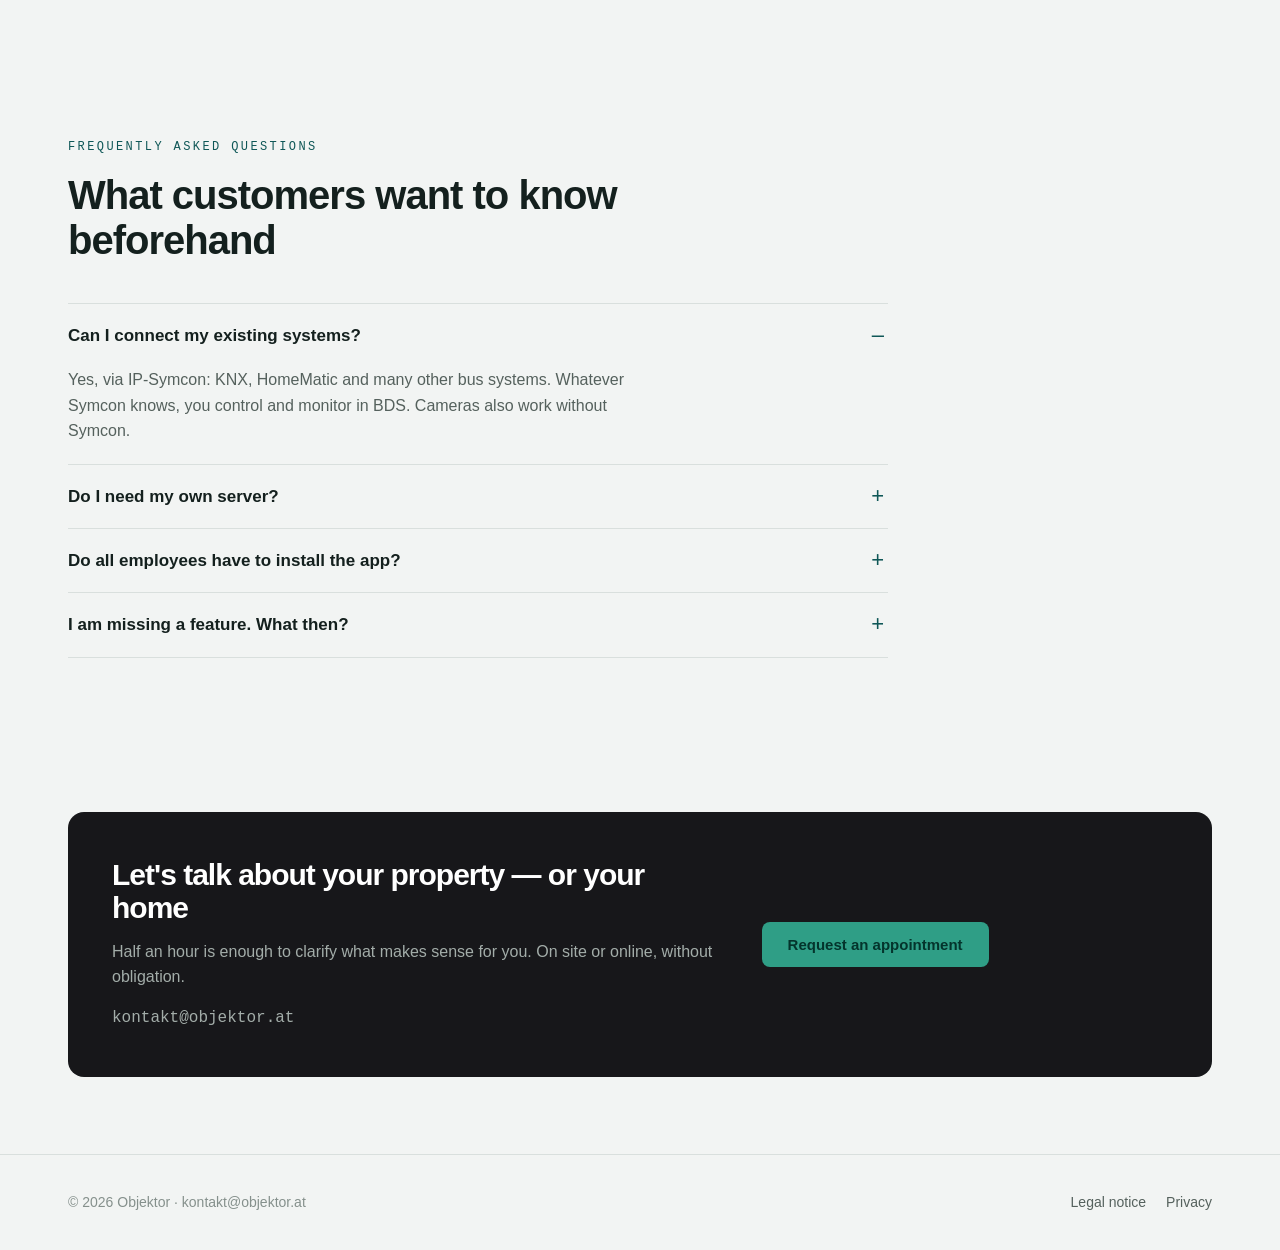
==== commit 14a67e63: "Webseite aktualisiert: en/index.html, index.html, sprache-cs.js, sprache-en.js (+3 weitere) (Martin," ====
--- a/en/index.html
+++ b/en/index.html
@@ -1541,7 +1541,7 @@
 
 <div class="zahlen"><div class="mitte zahlen-raster">
   <div><b data-zahl="16">16</b><span>ready-made visu templates</span></div>
-  <div><b data-zahl="10">10</b><span>Levels light and dark</span></div>
+  <div><b data-zahl="5">5</b><span>Minutes: alarm until someone responds</span></div>
   <div><b data-zahl="6">6</b><span>Languages in the app</span></div>
   <div><b data-zahl="2">2</b><span>Ways: on-site or cloud</span></div>
 </div></div>
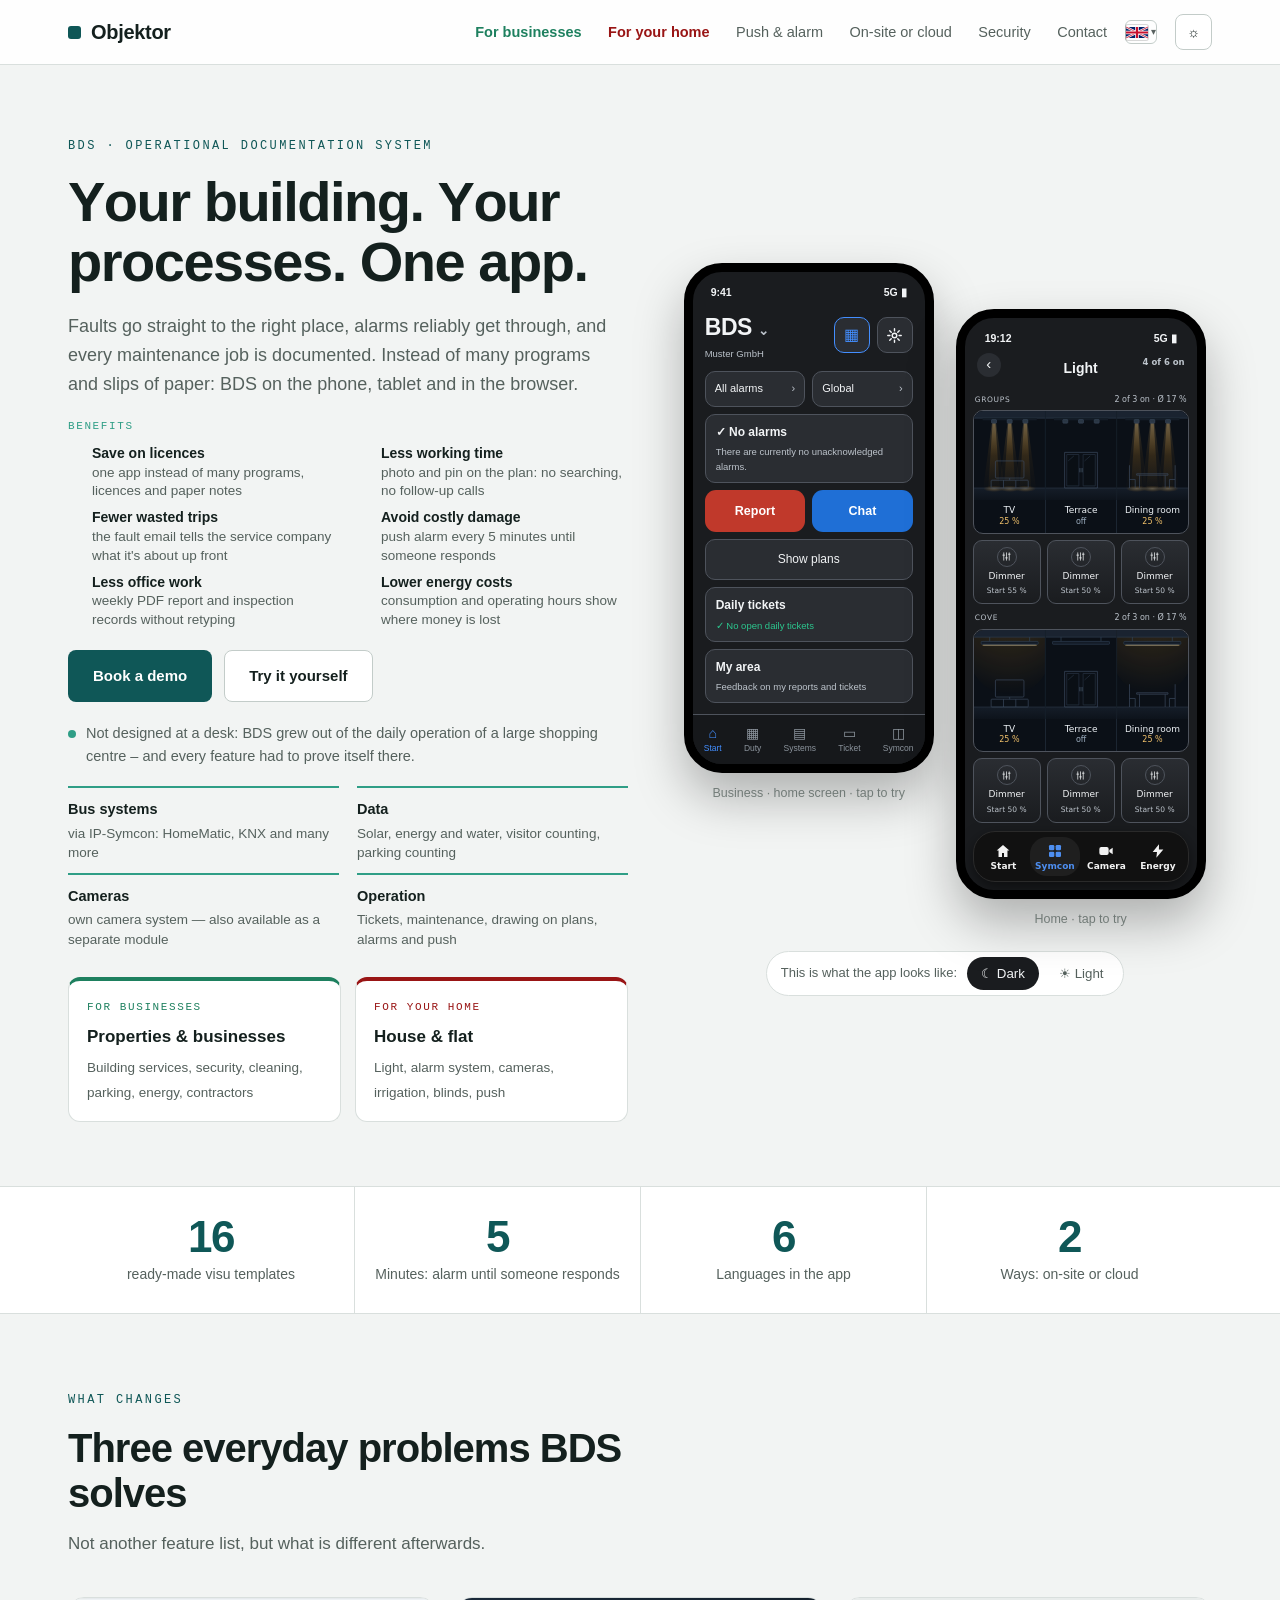
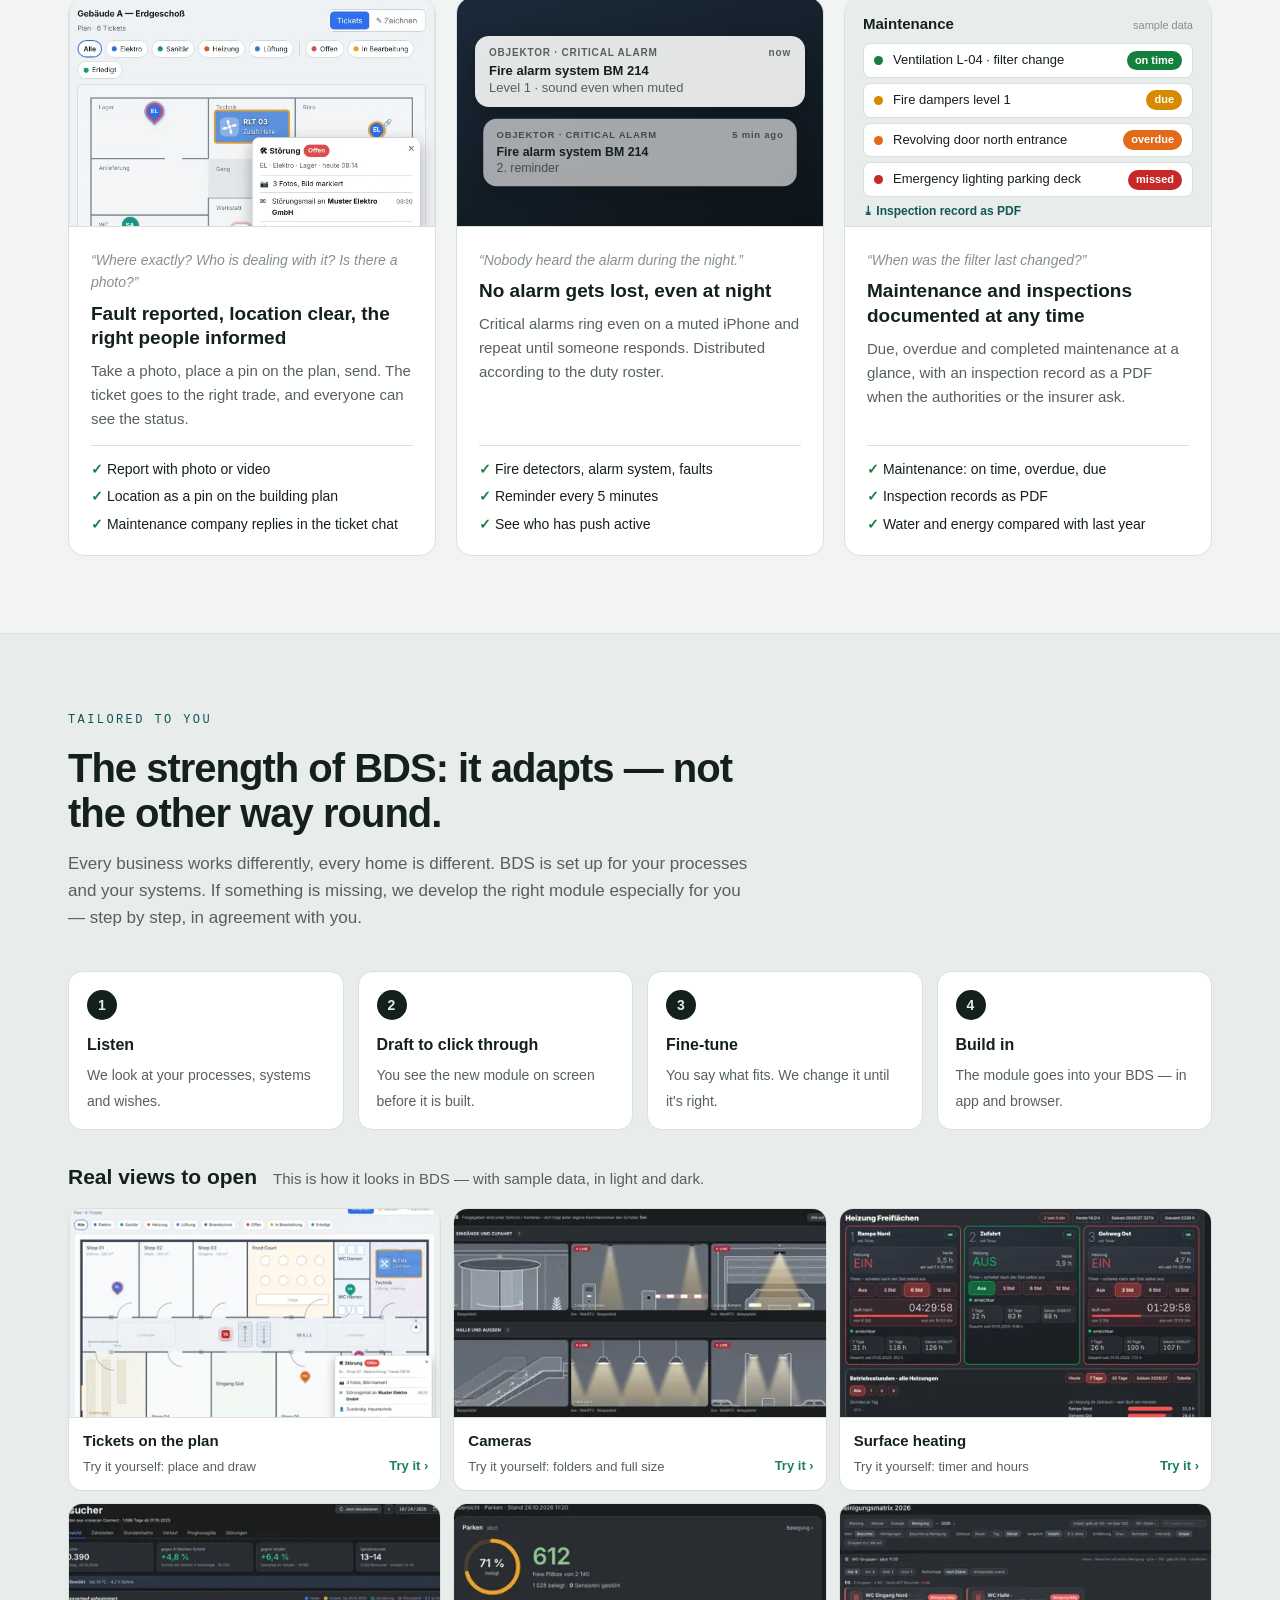
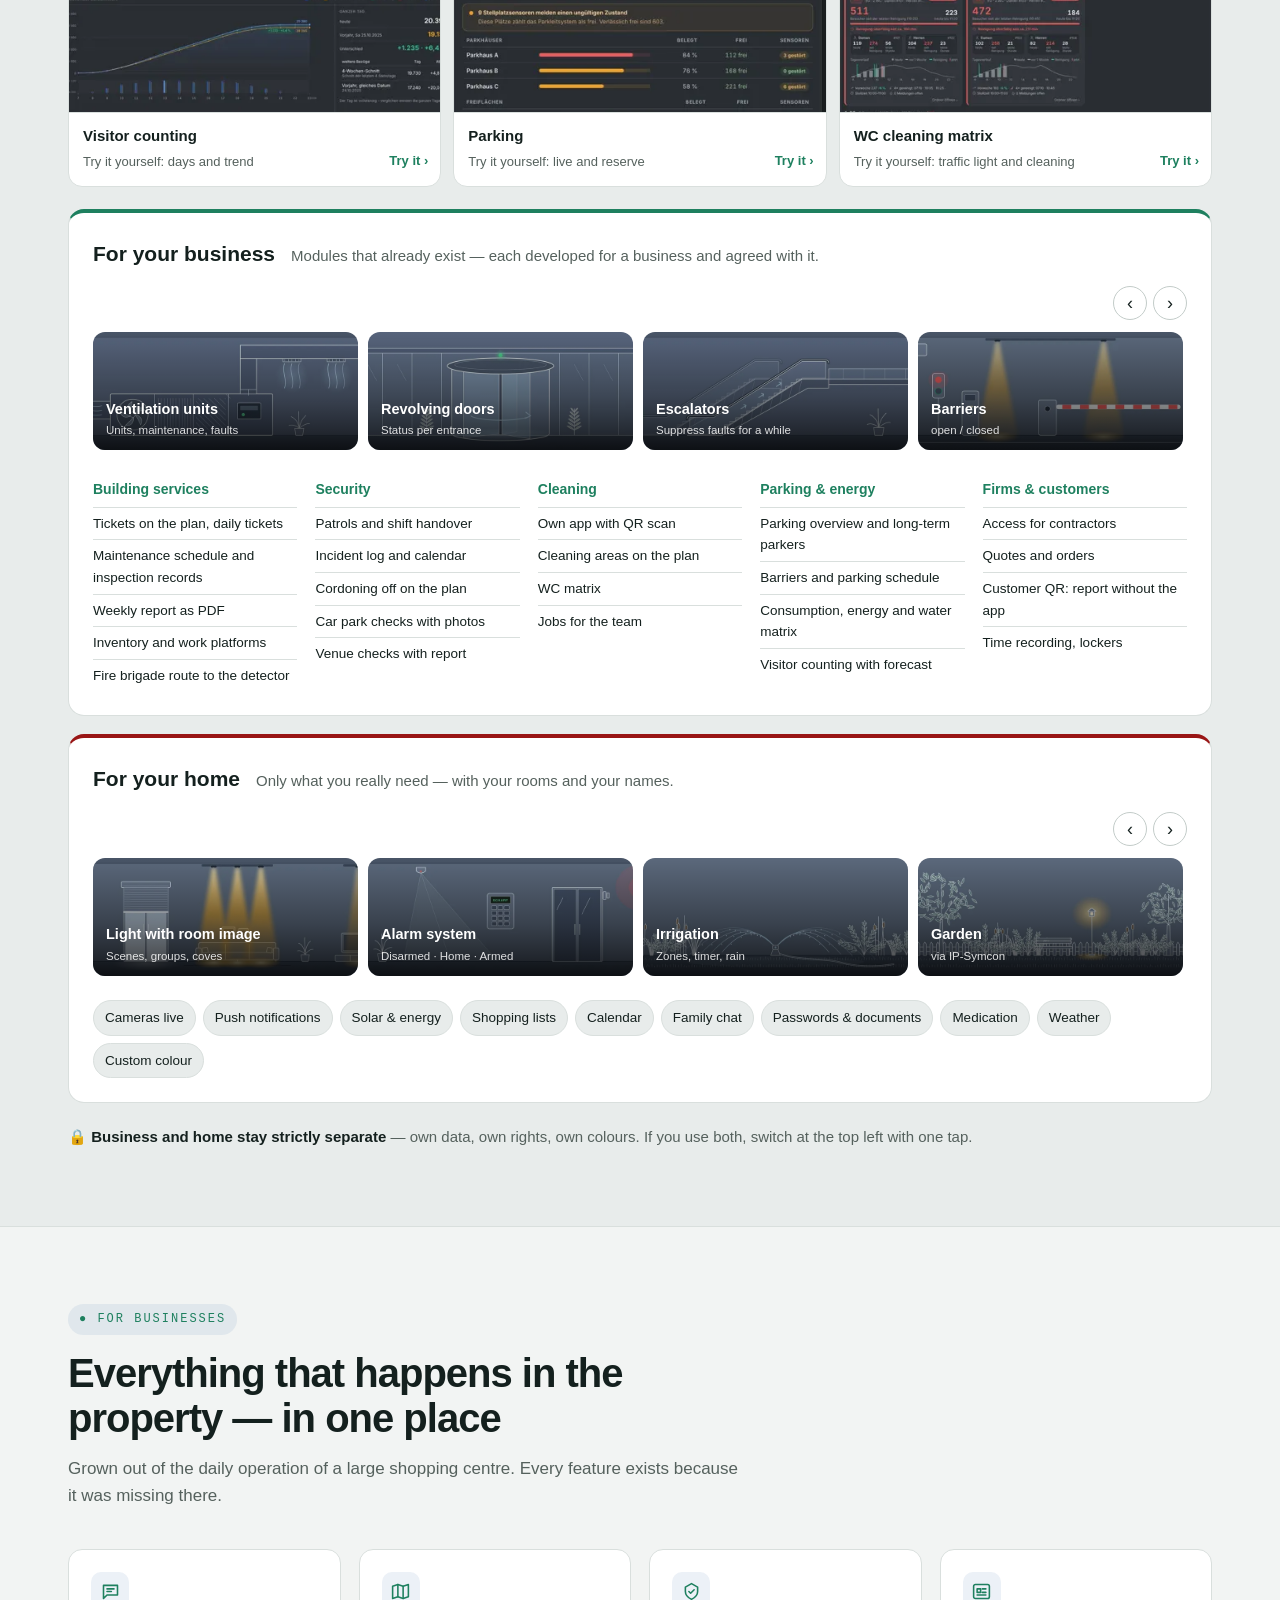
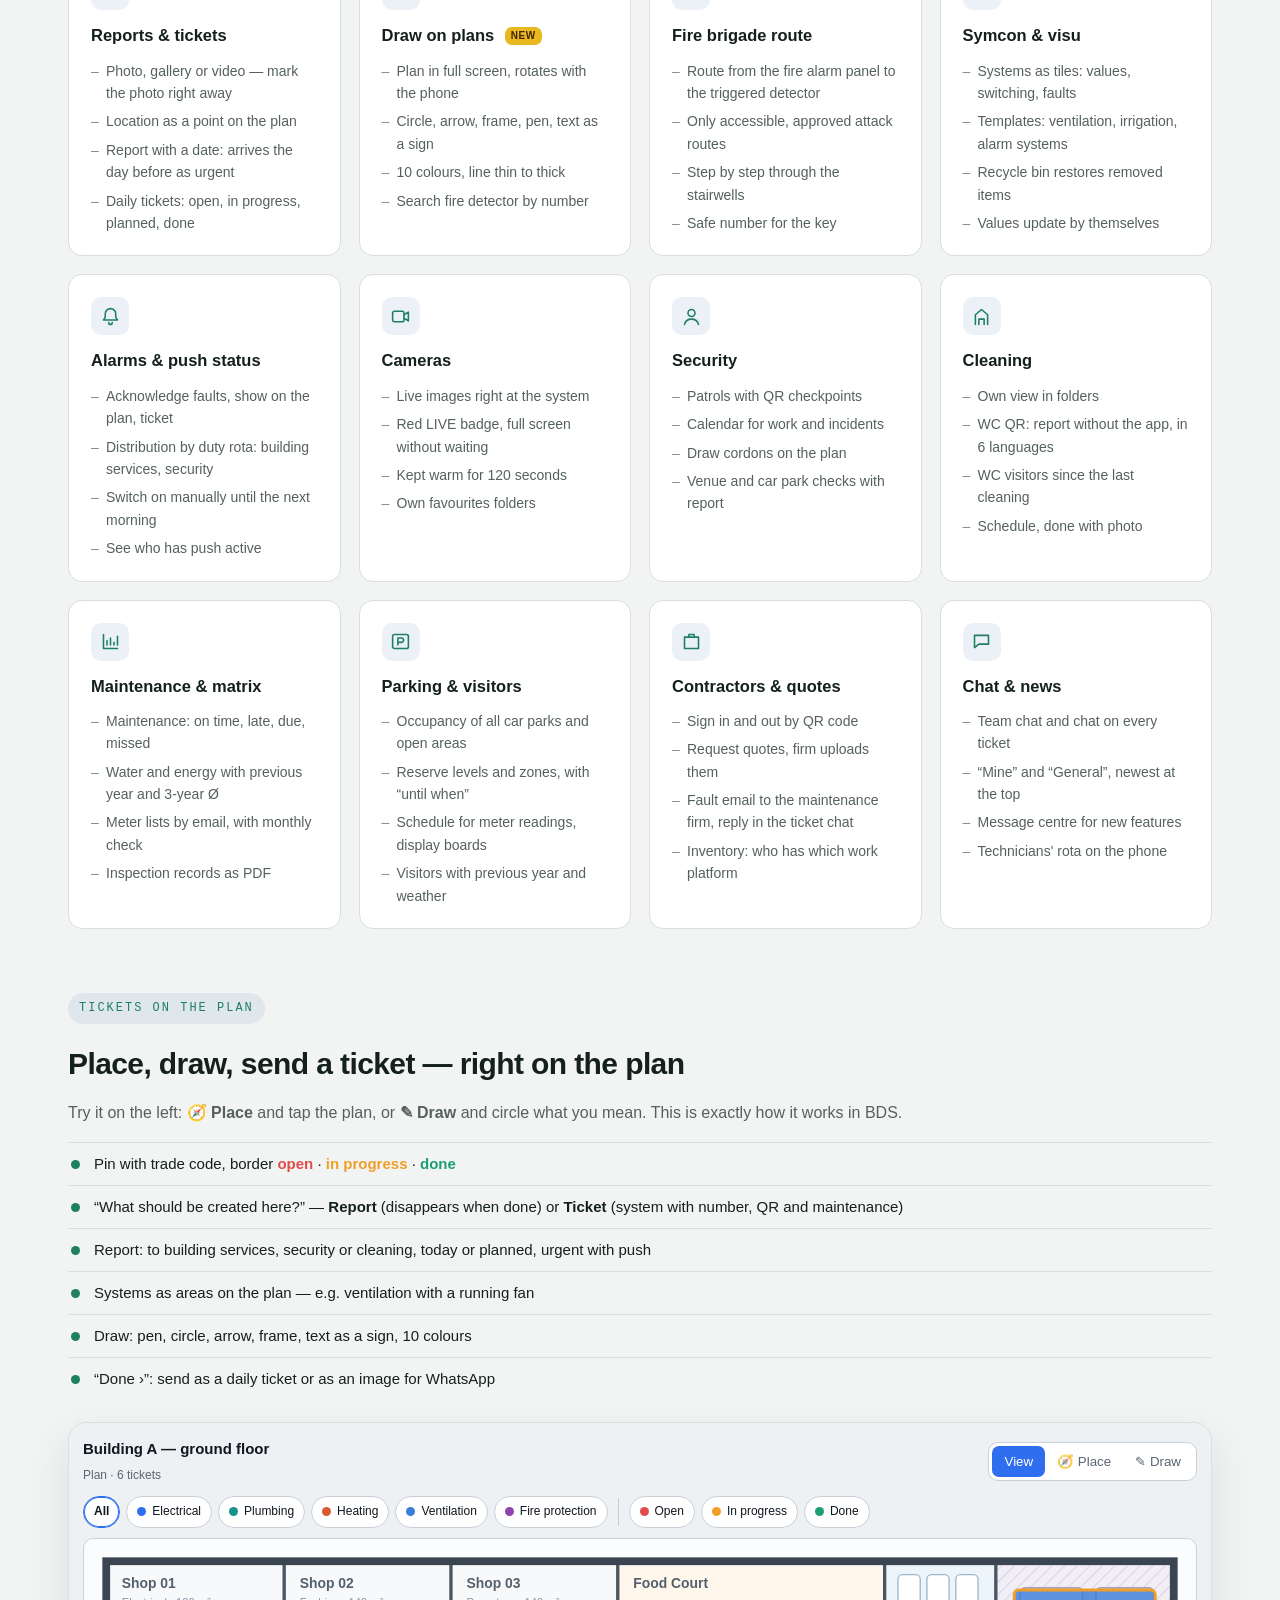
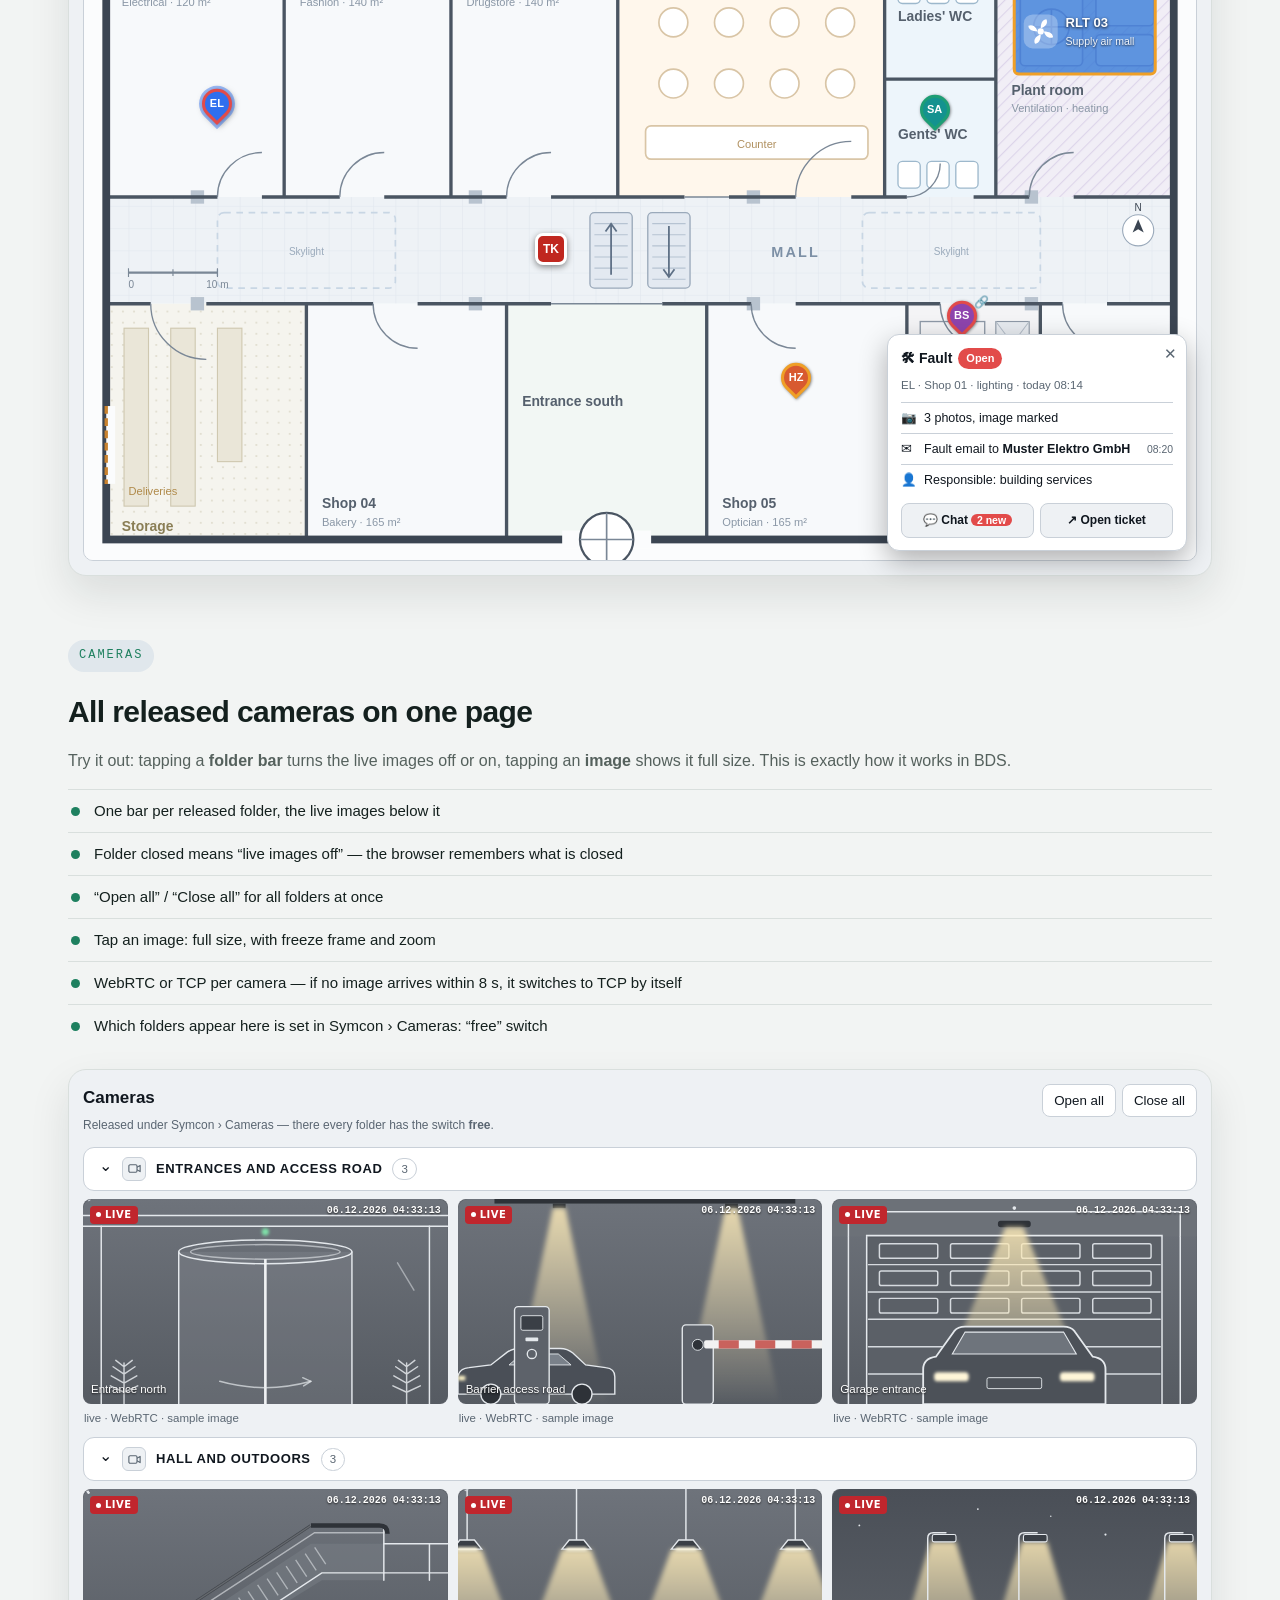
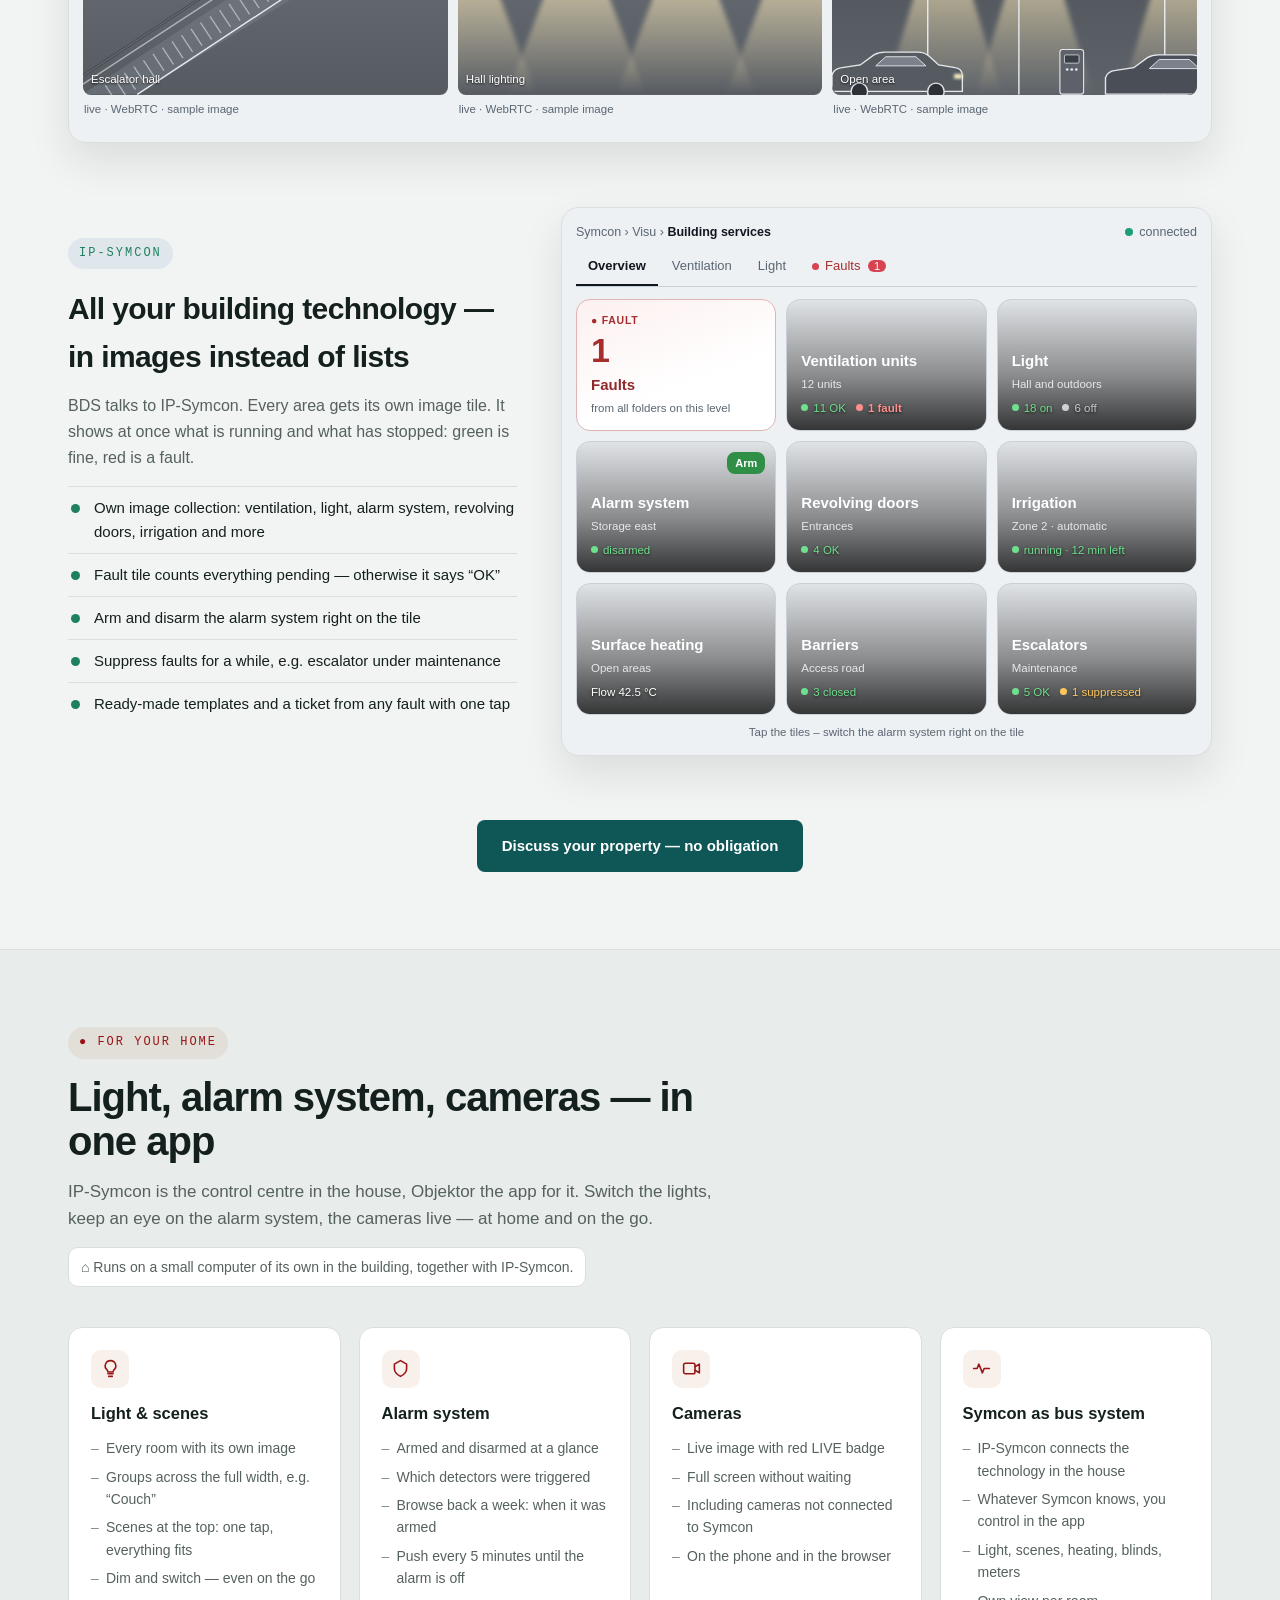
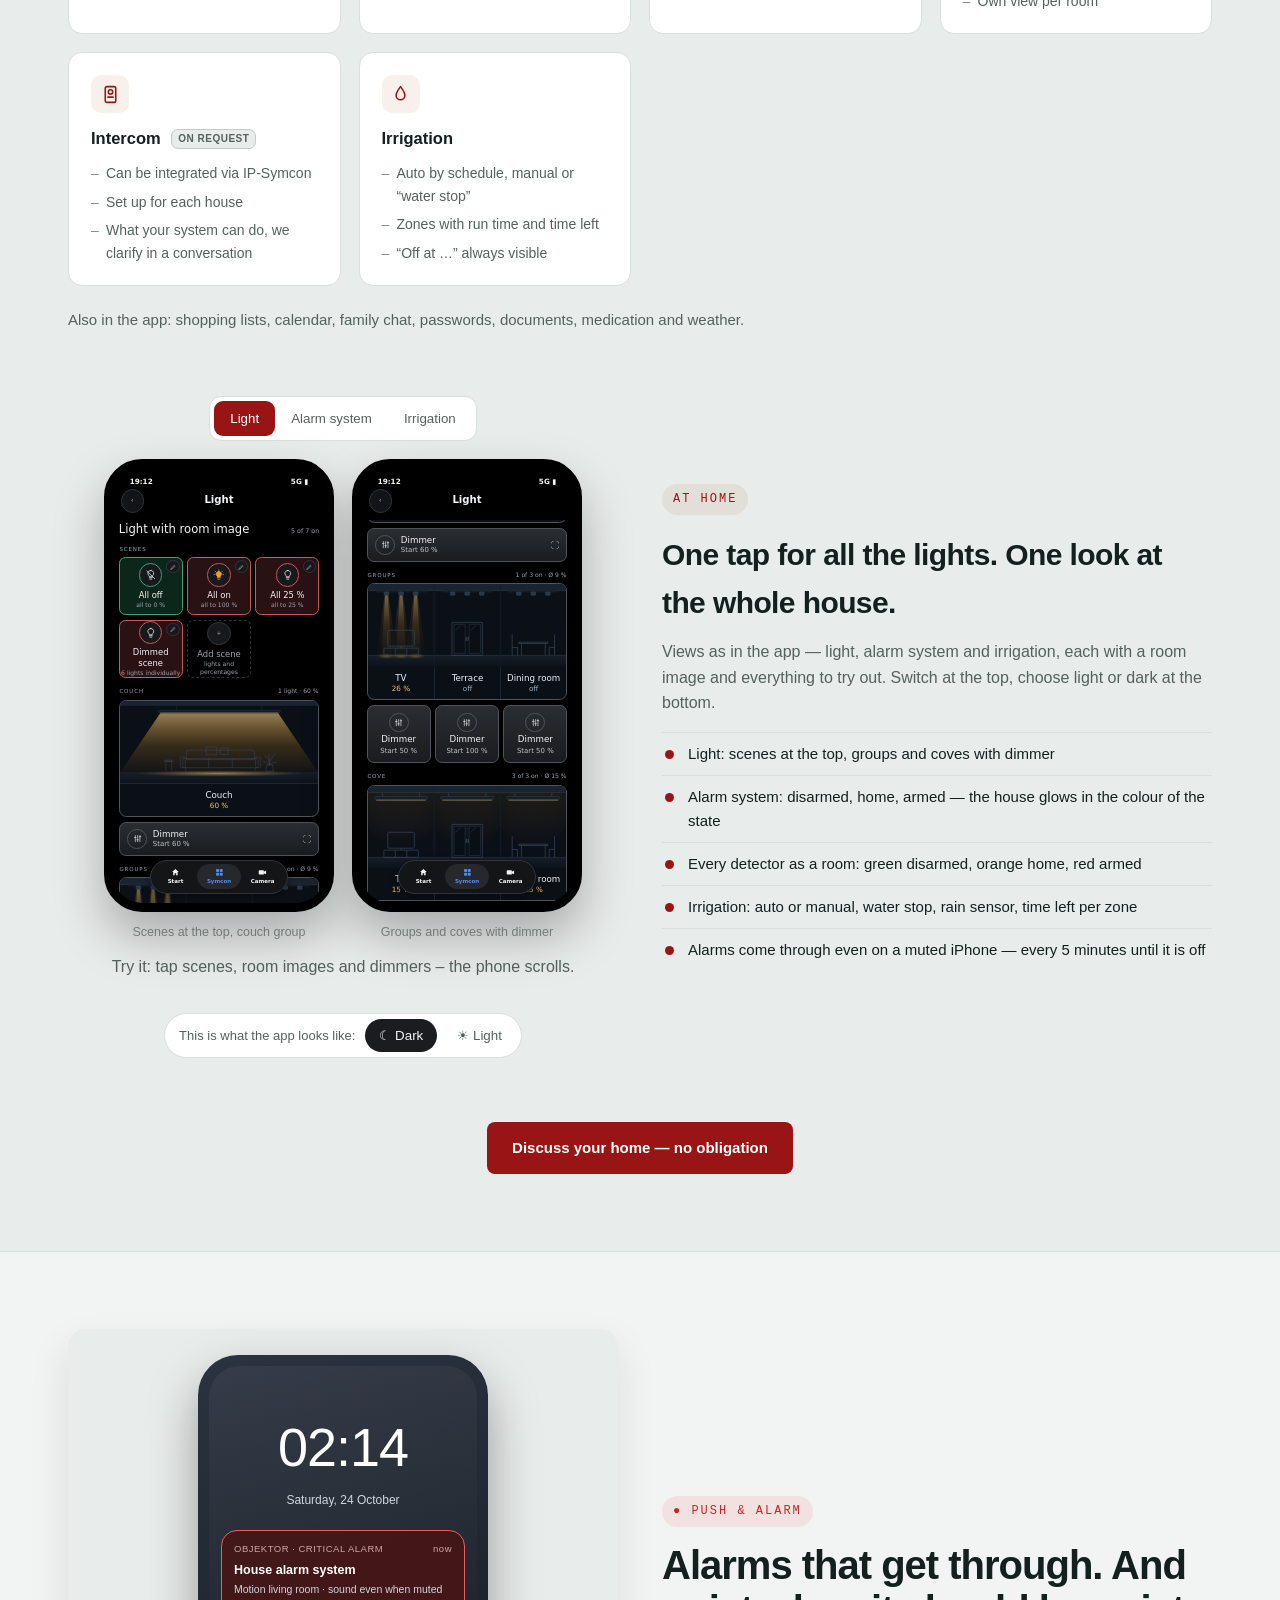
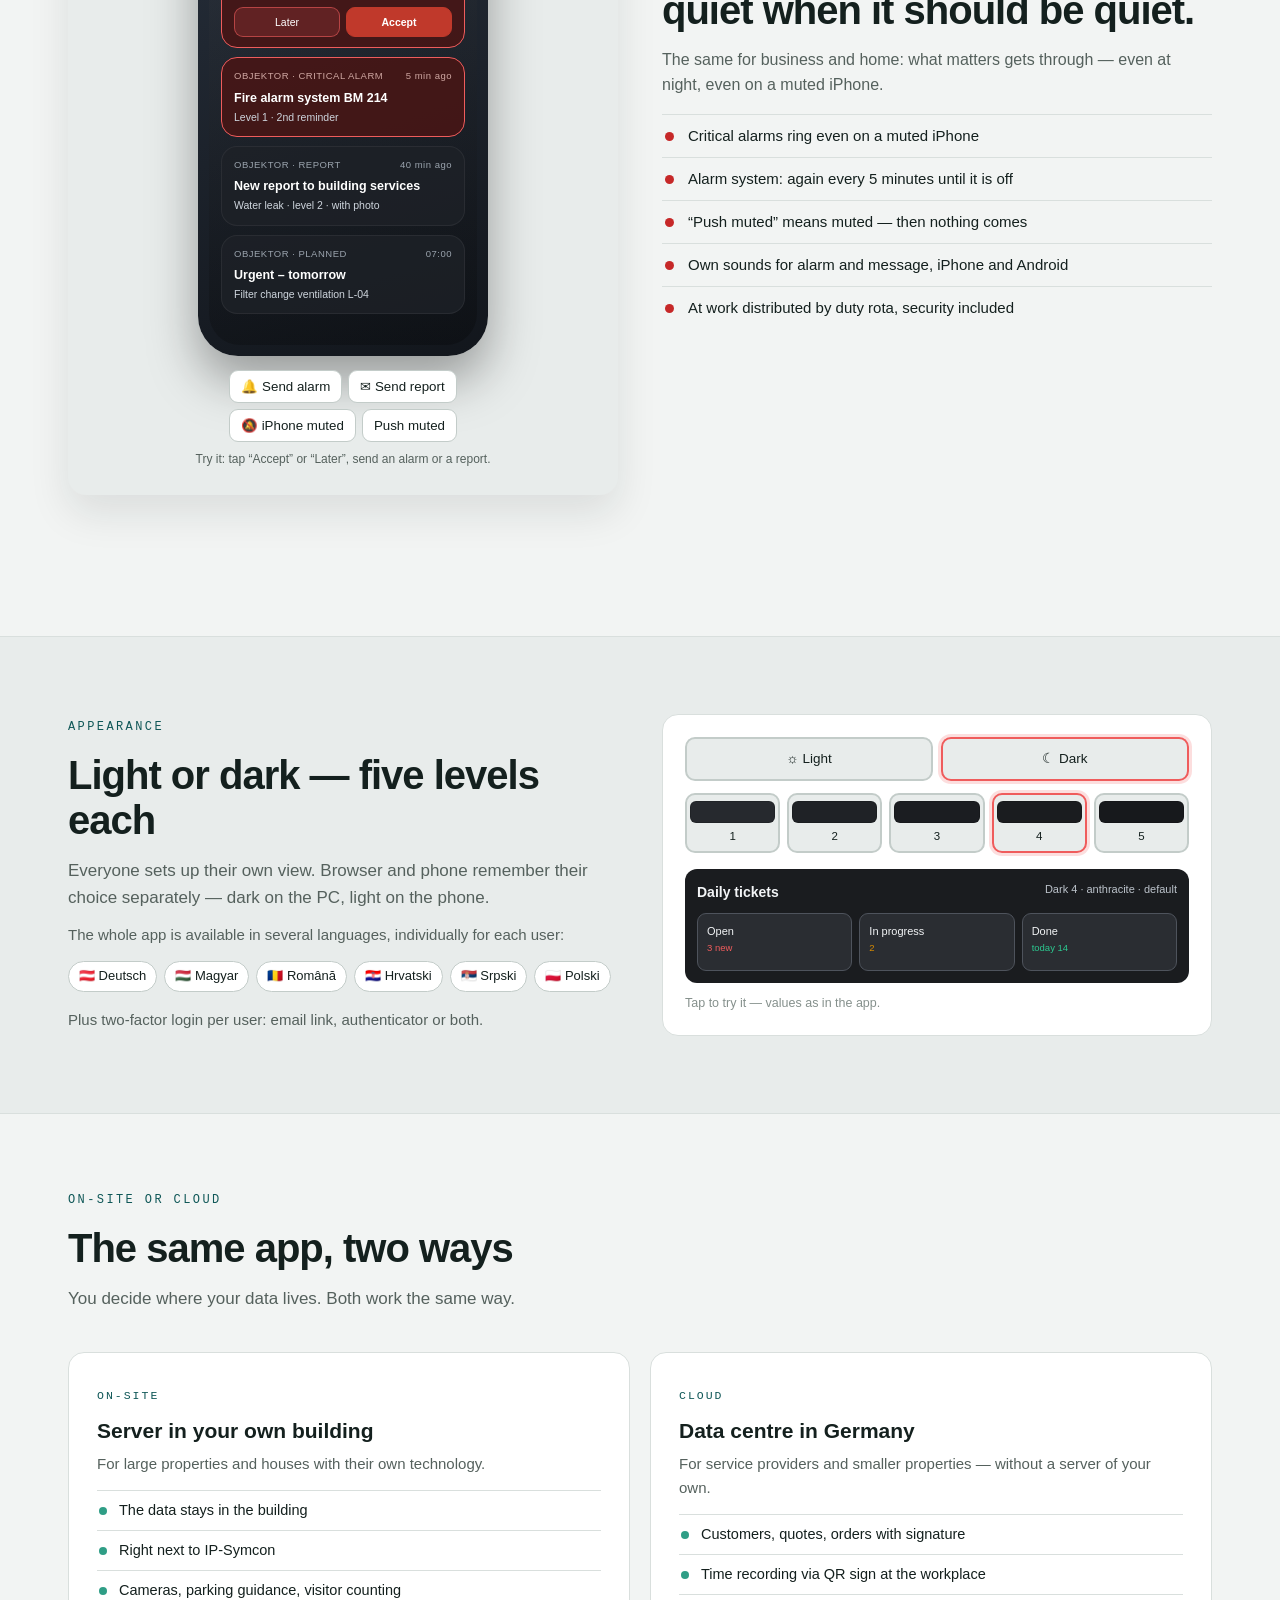
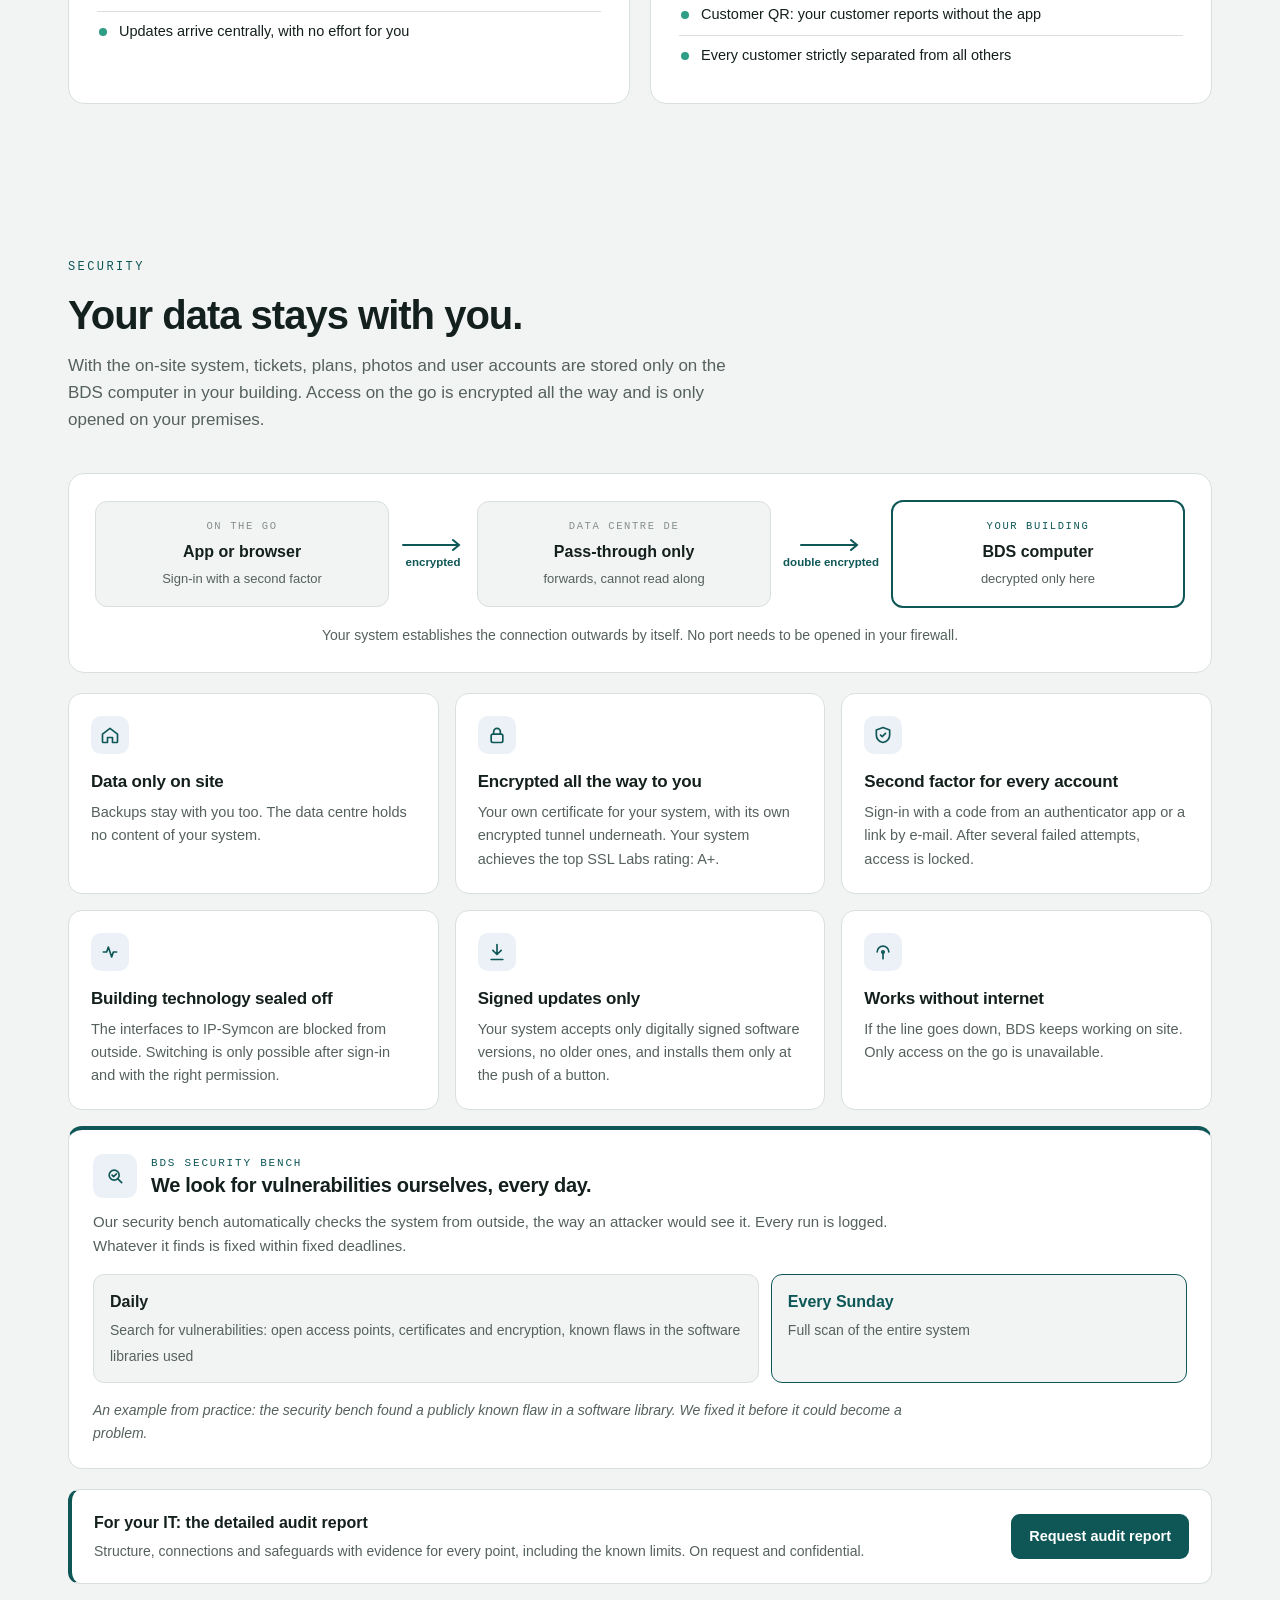
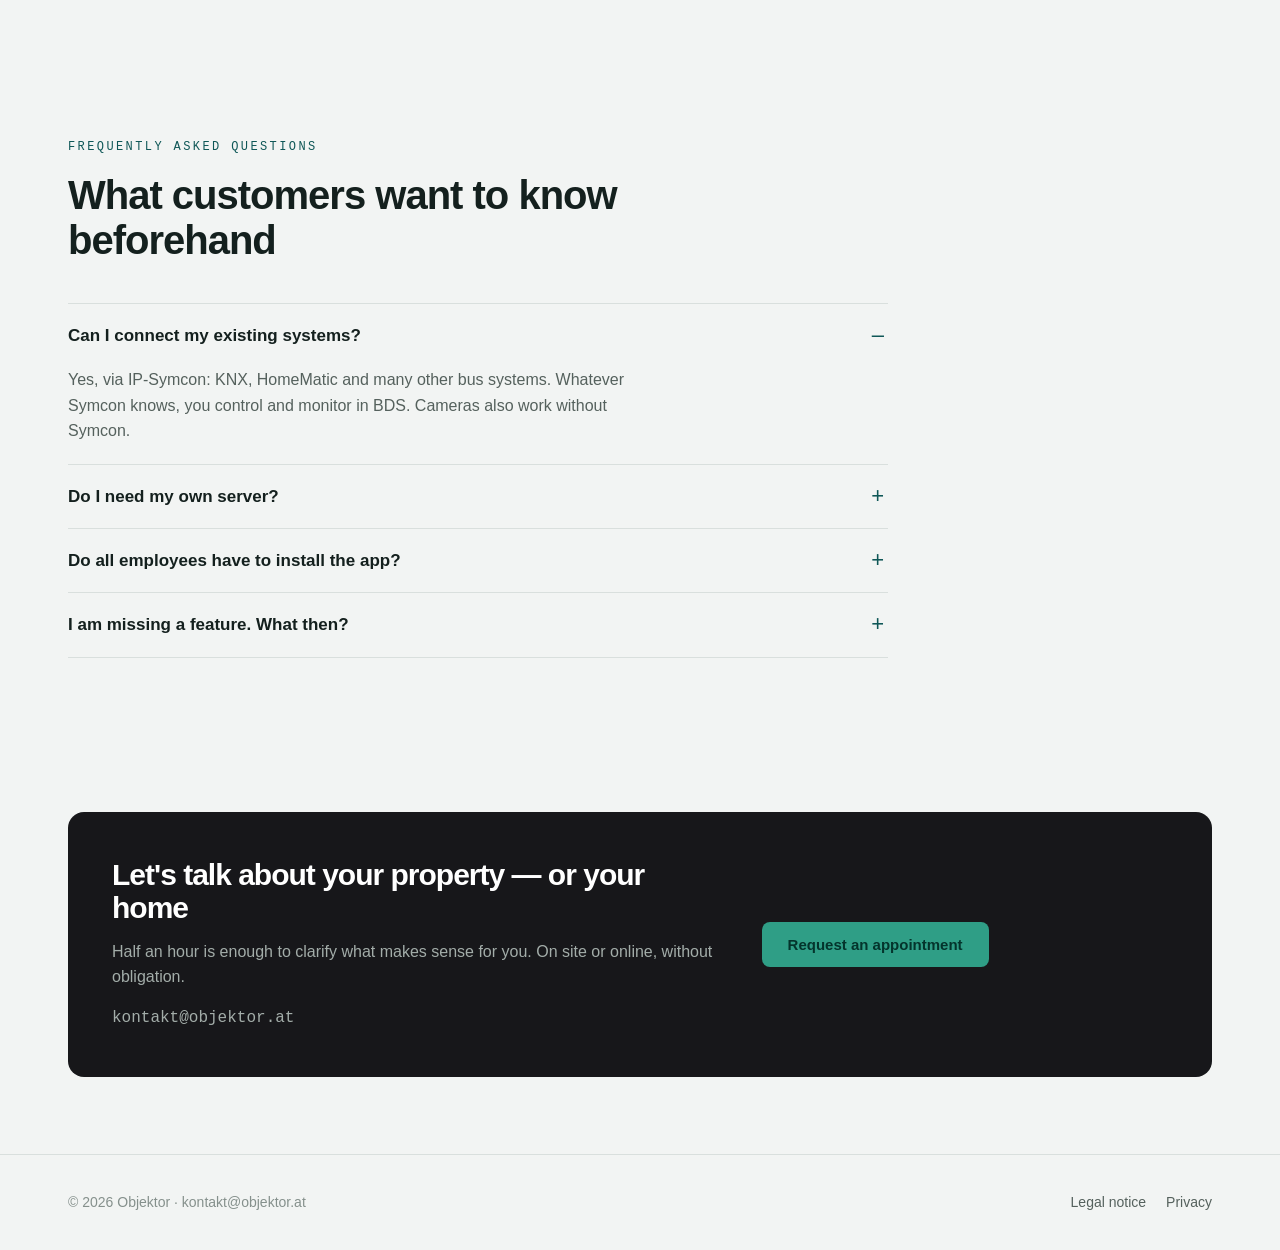
==== commit 1fe9f14e: "Webseite aktualisiert: en/index.html, sprache-en.js (Martin, Webbank)" ====
--- a/en/index.html
+++ b/en/index.html
@@ -1470,7 +1470,7 @@
       <li><b>Lower energy costs</b><span>consumption and operating hours show where money is lost</span></li>
     </ul></div>
     <div class="nx-knoepfe"><a class="nx-knopf nx-voll" href="#kontakt">Book a demo</a><a class="nx-knopf nx-rand" href="#trennung">Try it yourself</a></div>
-    <p class="nx-herkunft">Developed in the daily operation of a large shopping centre. Every feature exists because it was missing there.</p>
+    <p class="nx-herkunft">Not designed at a desk: BDS grew out of the daily operation of a large shopping centre – and every feature had to prove itself there.</p>
     <ul class="kann">
       <li><b>Bus systems</b><span>via IP-Symcon: HomeMatic, KNX and many more</span></li>
       <li><b>Data</b><span>Solar, energy and water, visitor counting, parking counting</span></li>
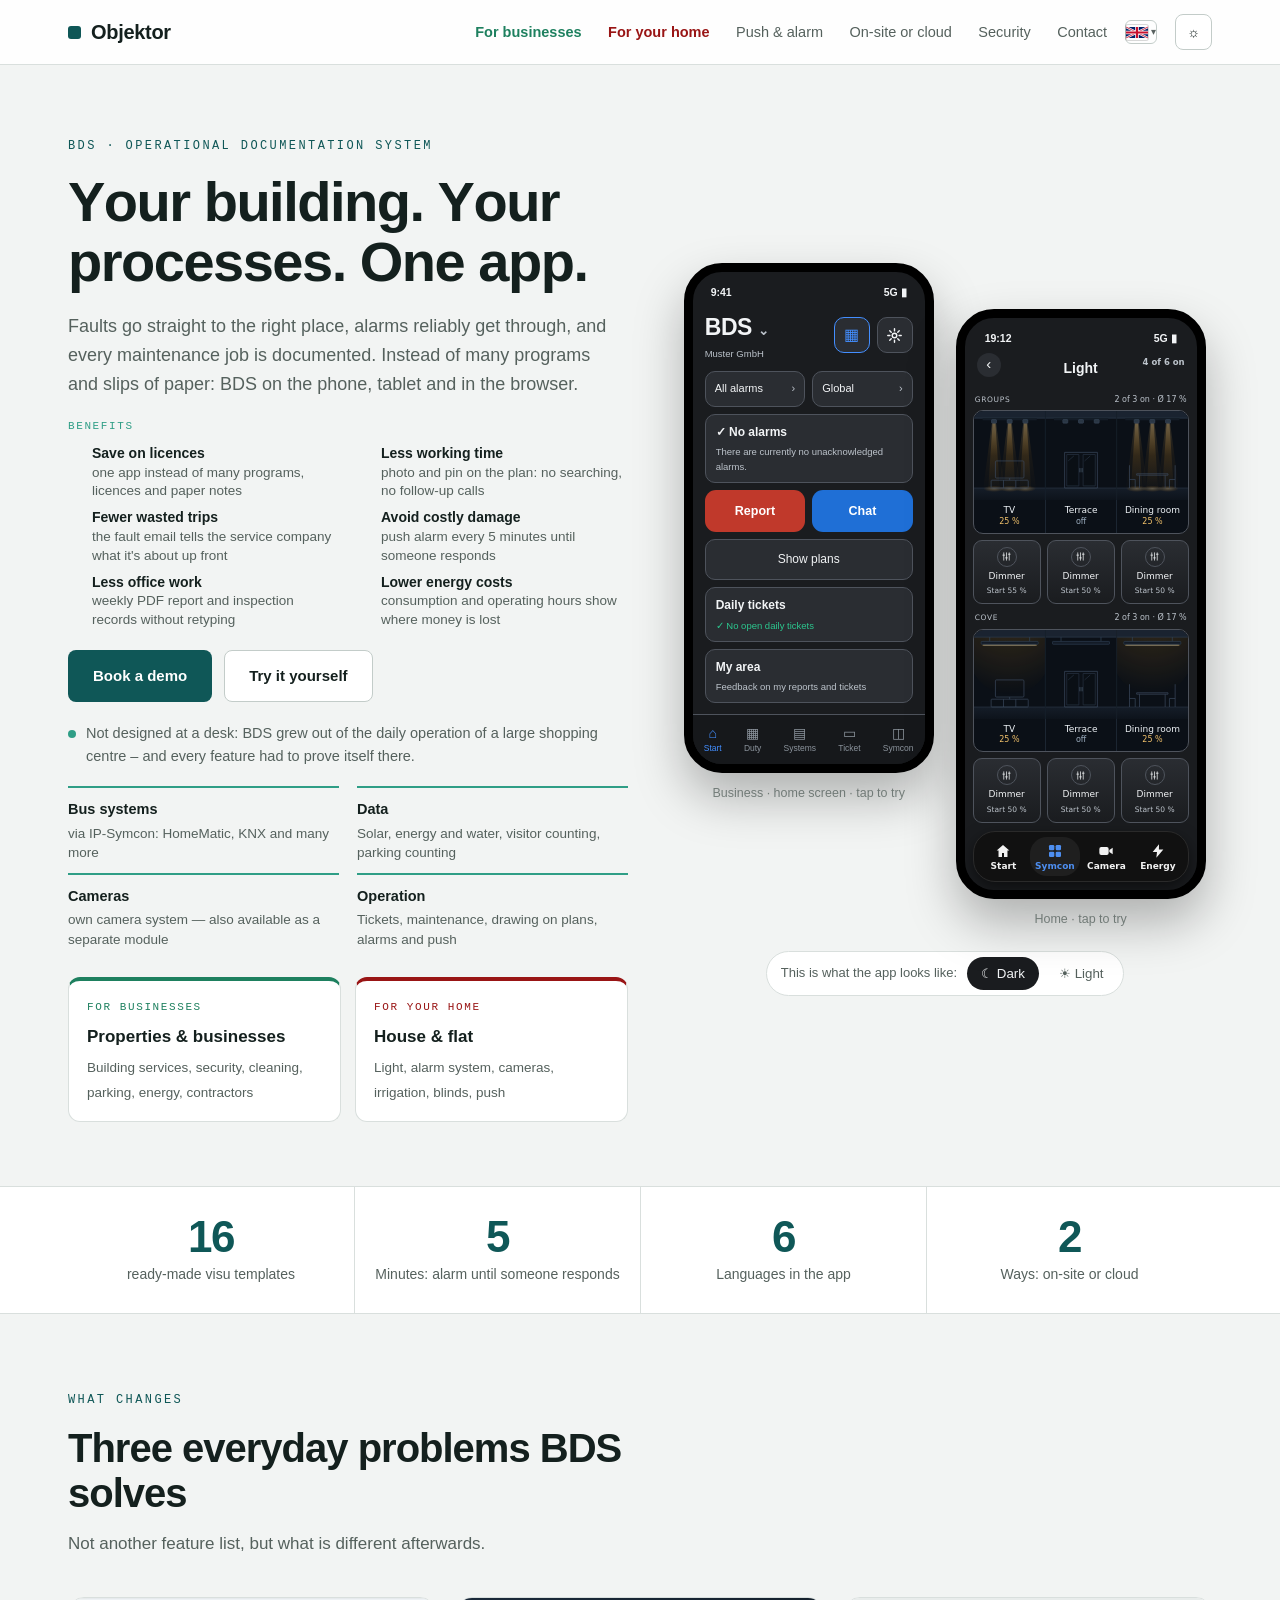
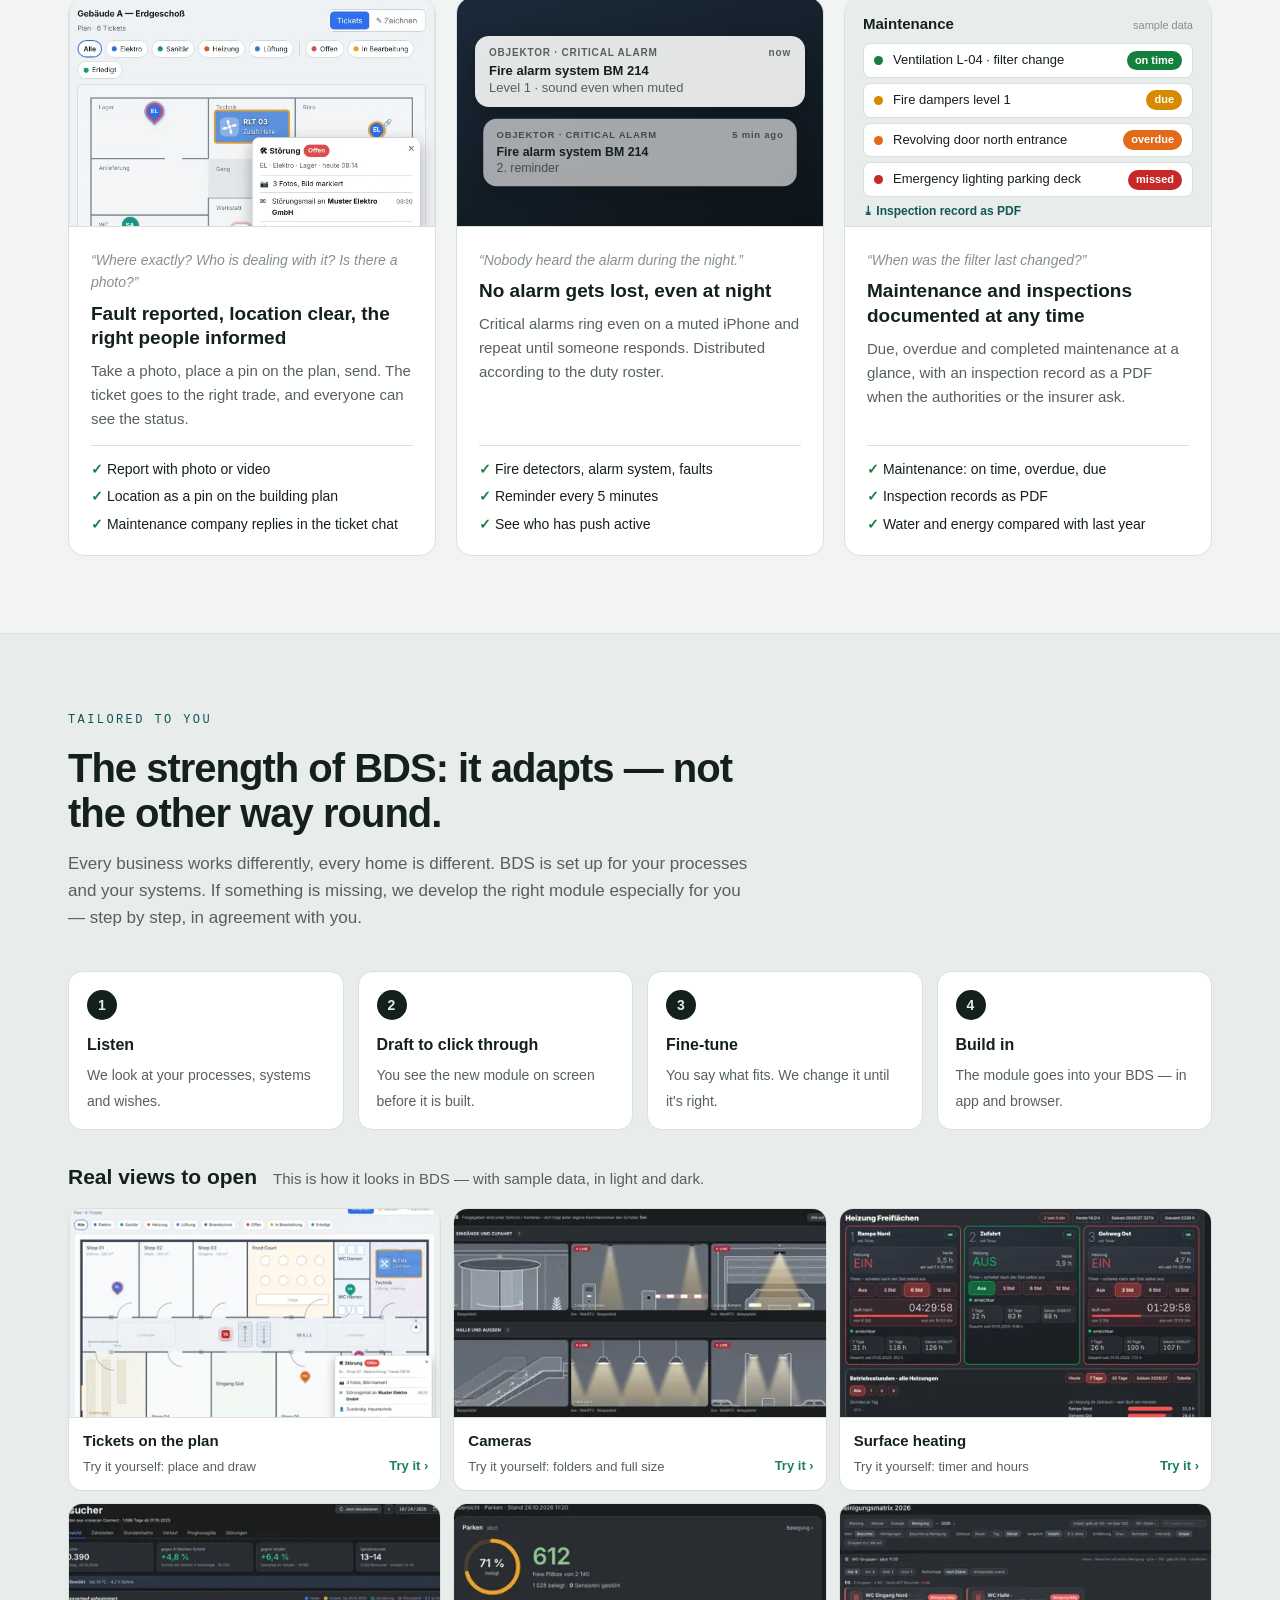
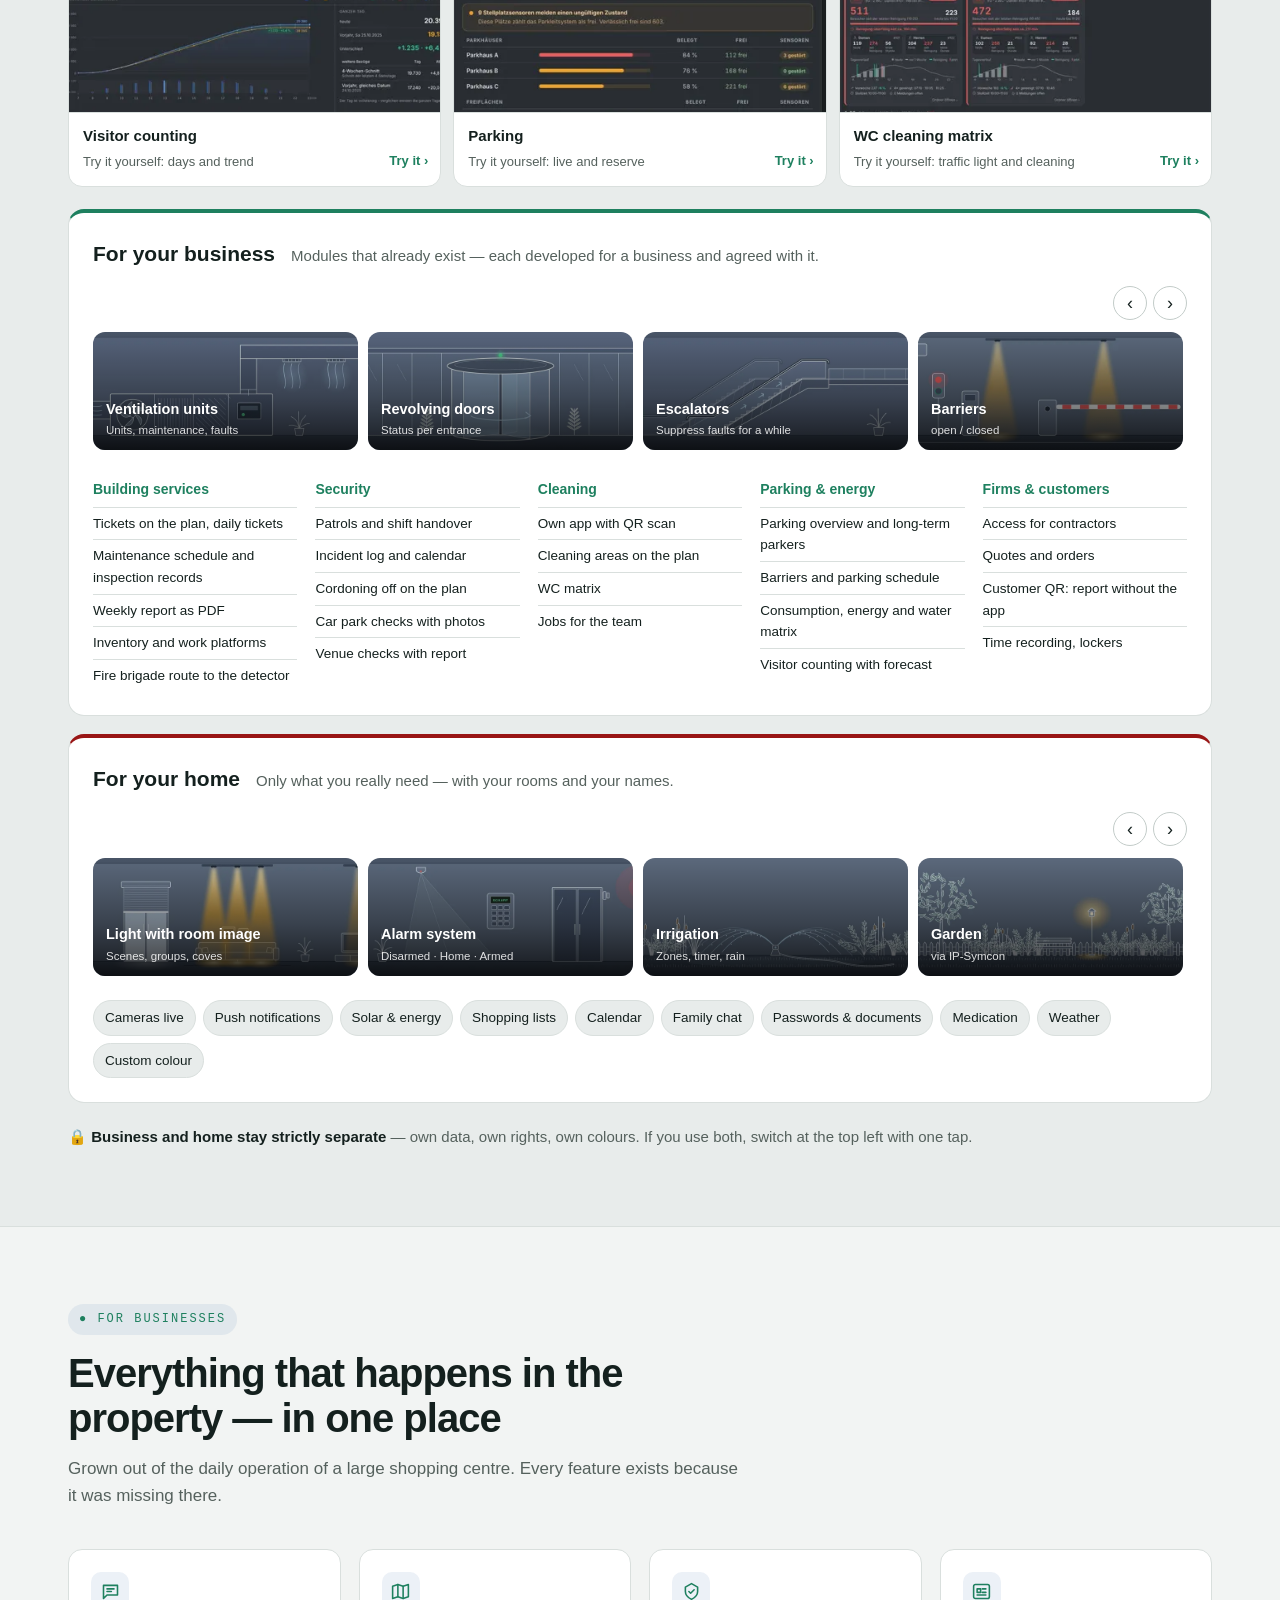
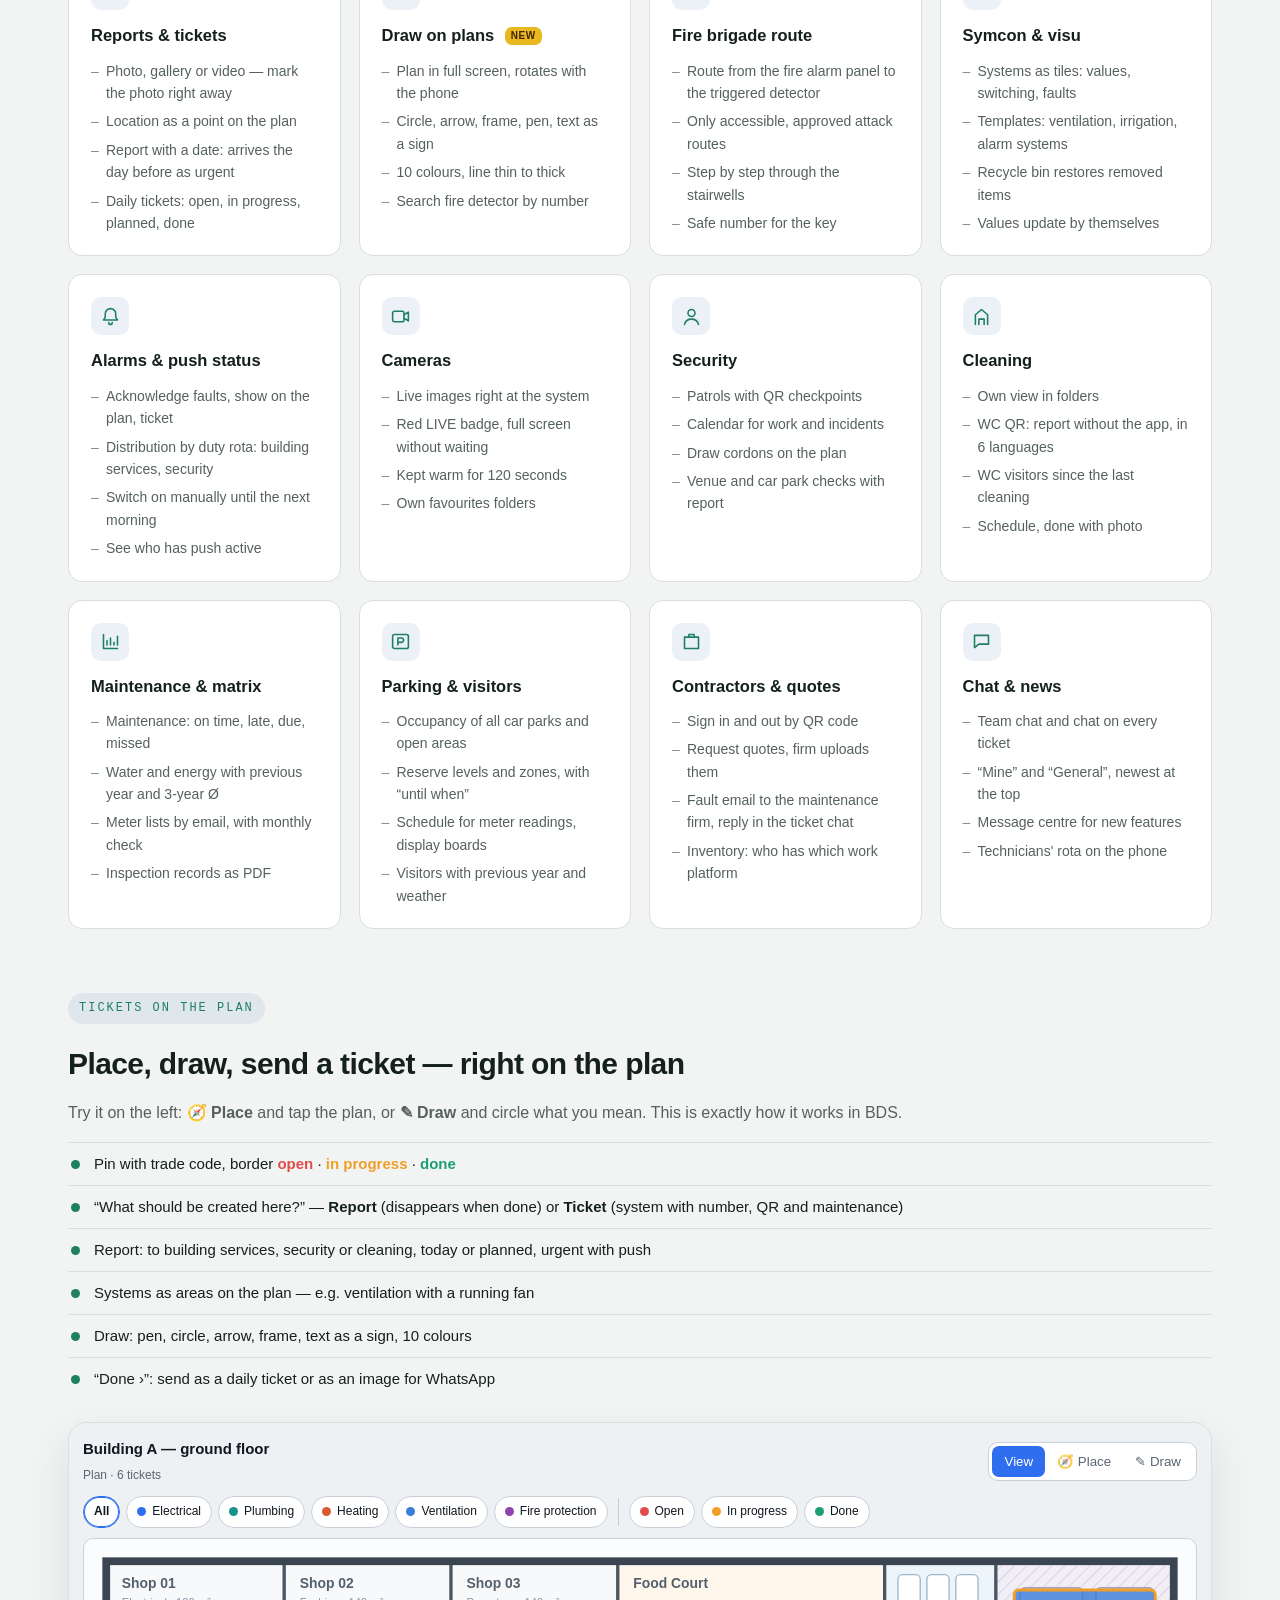
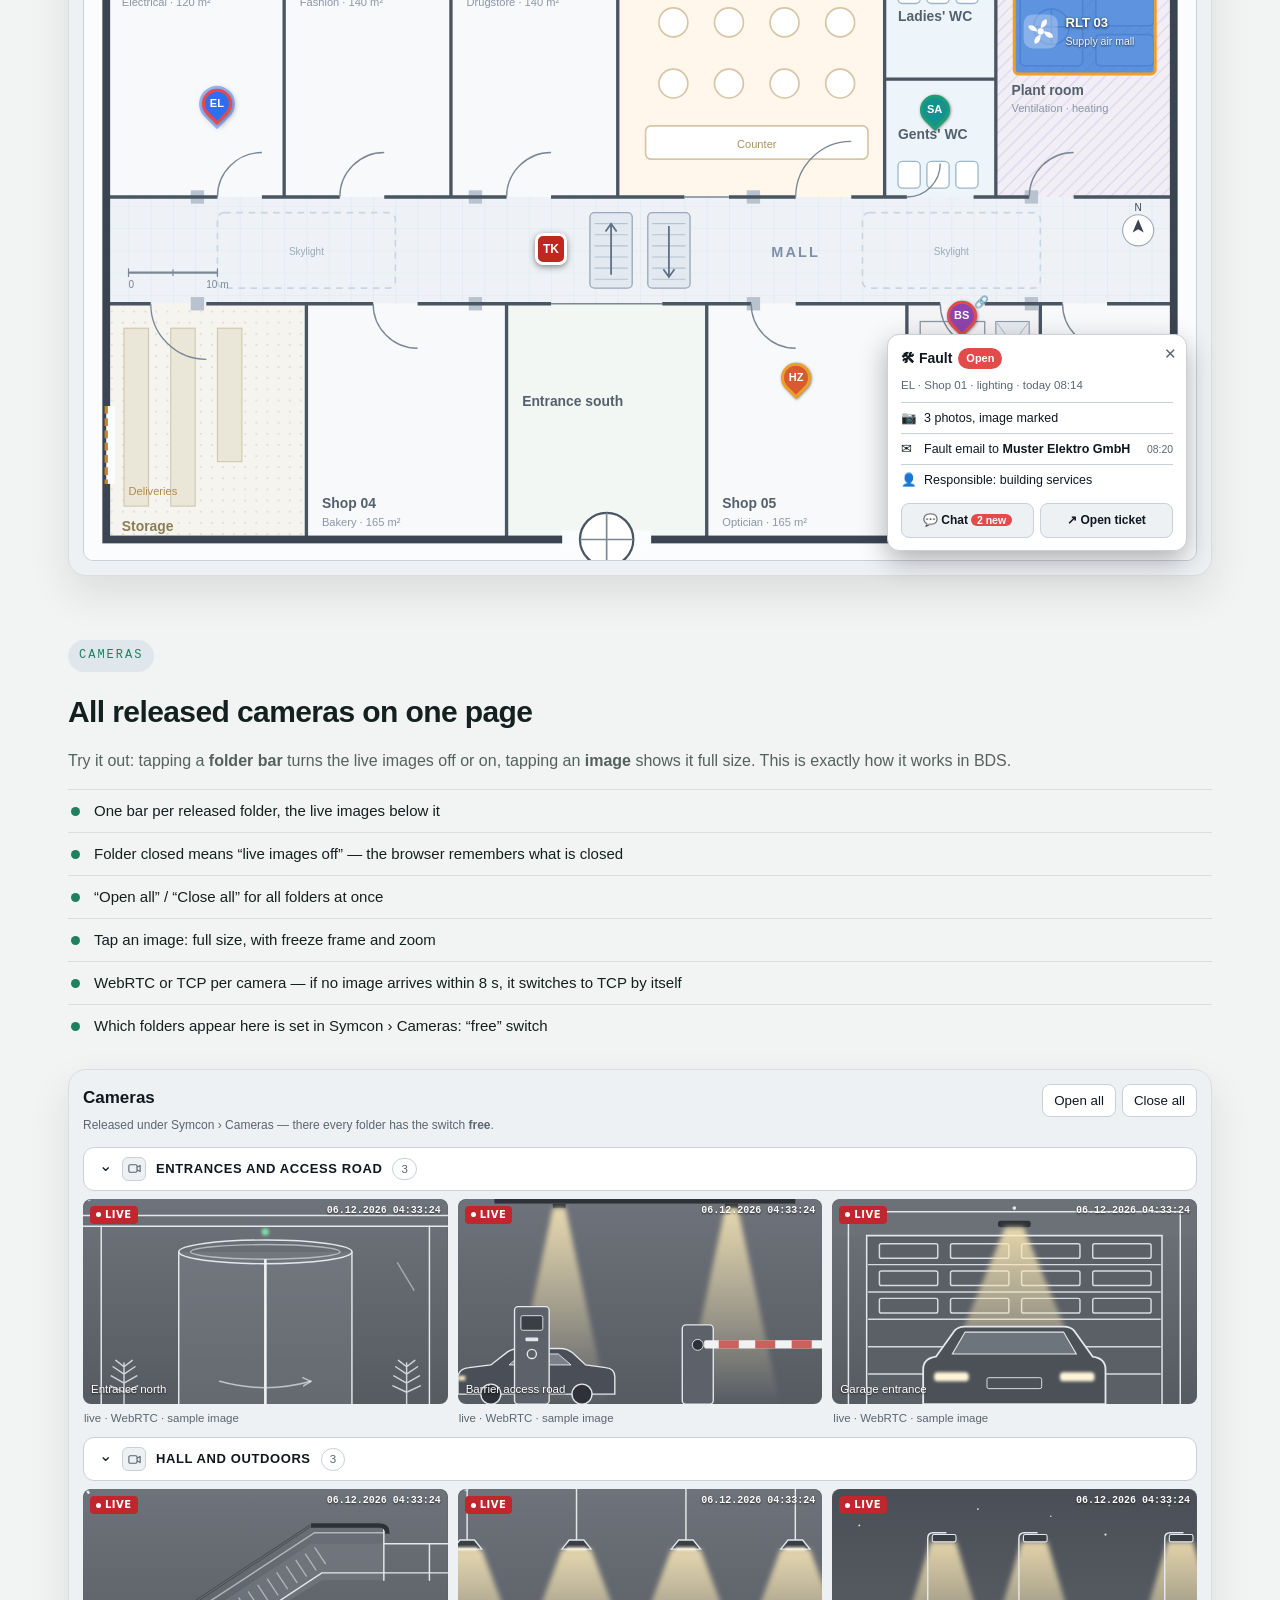
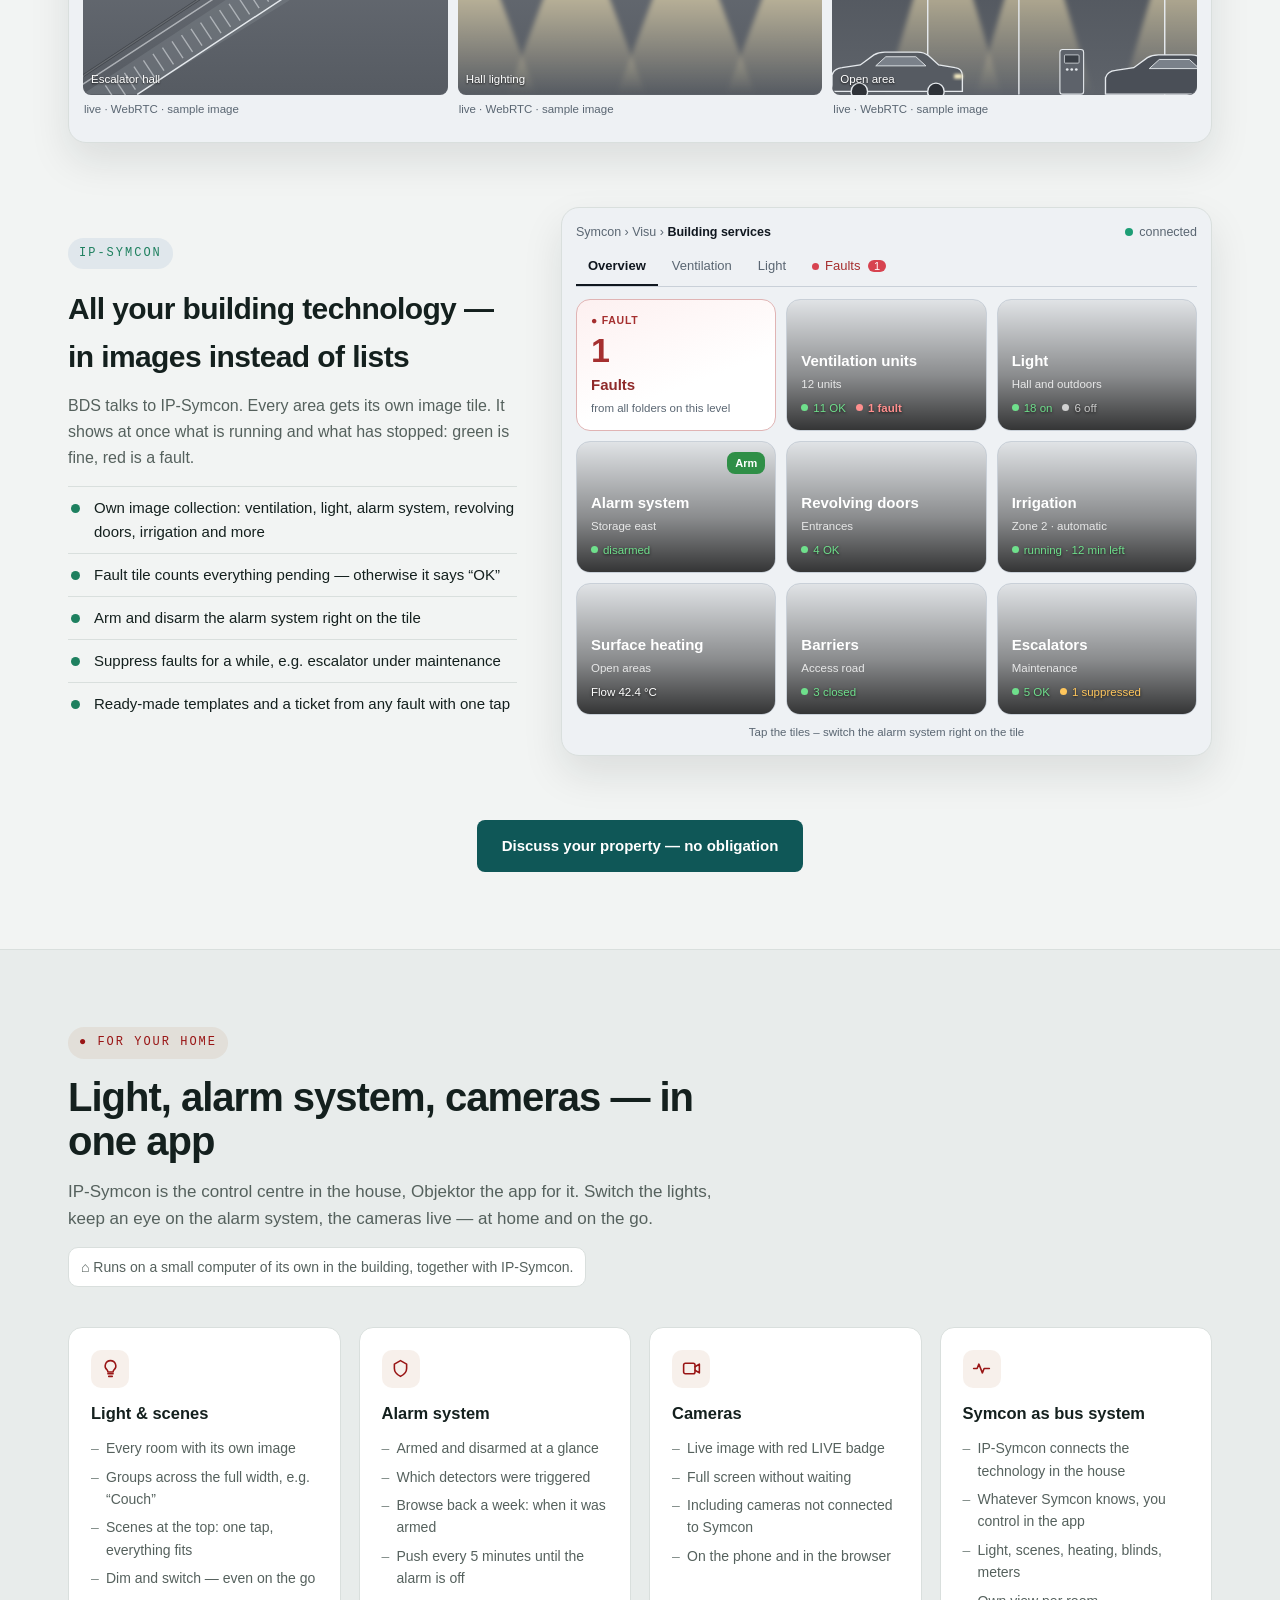
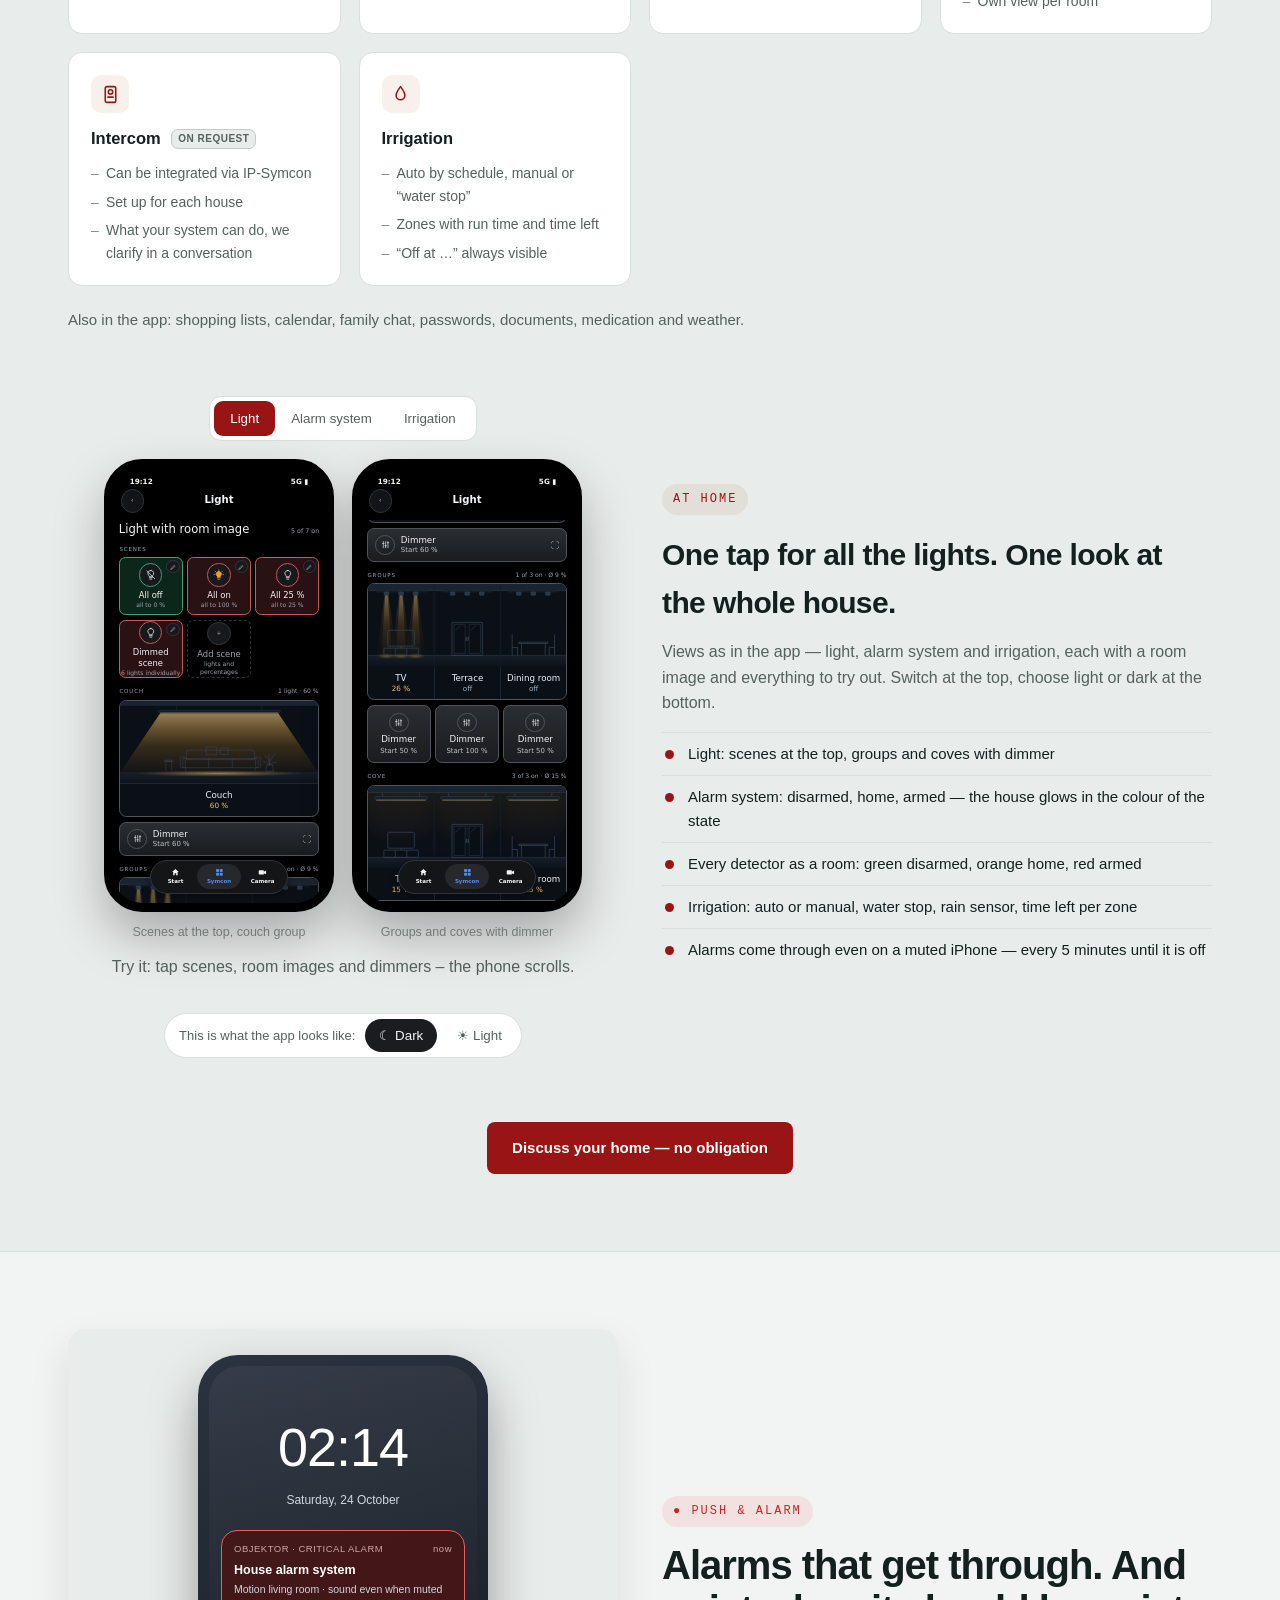
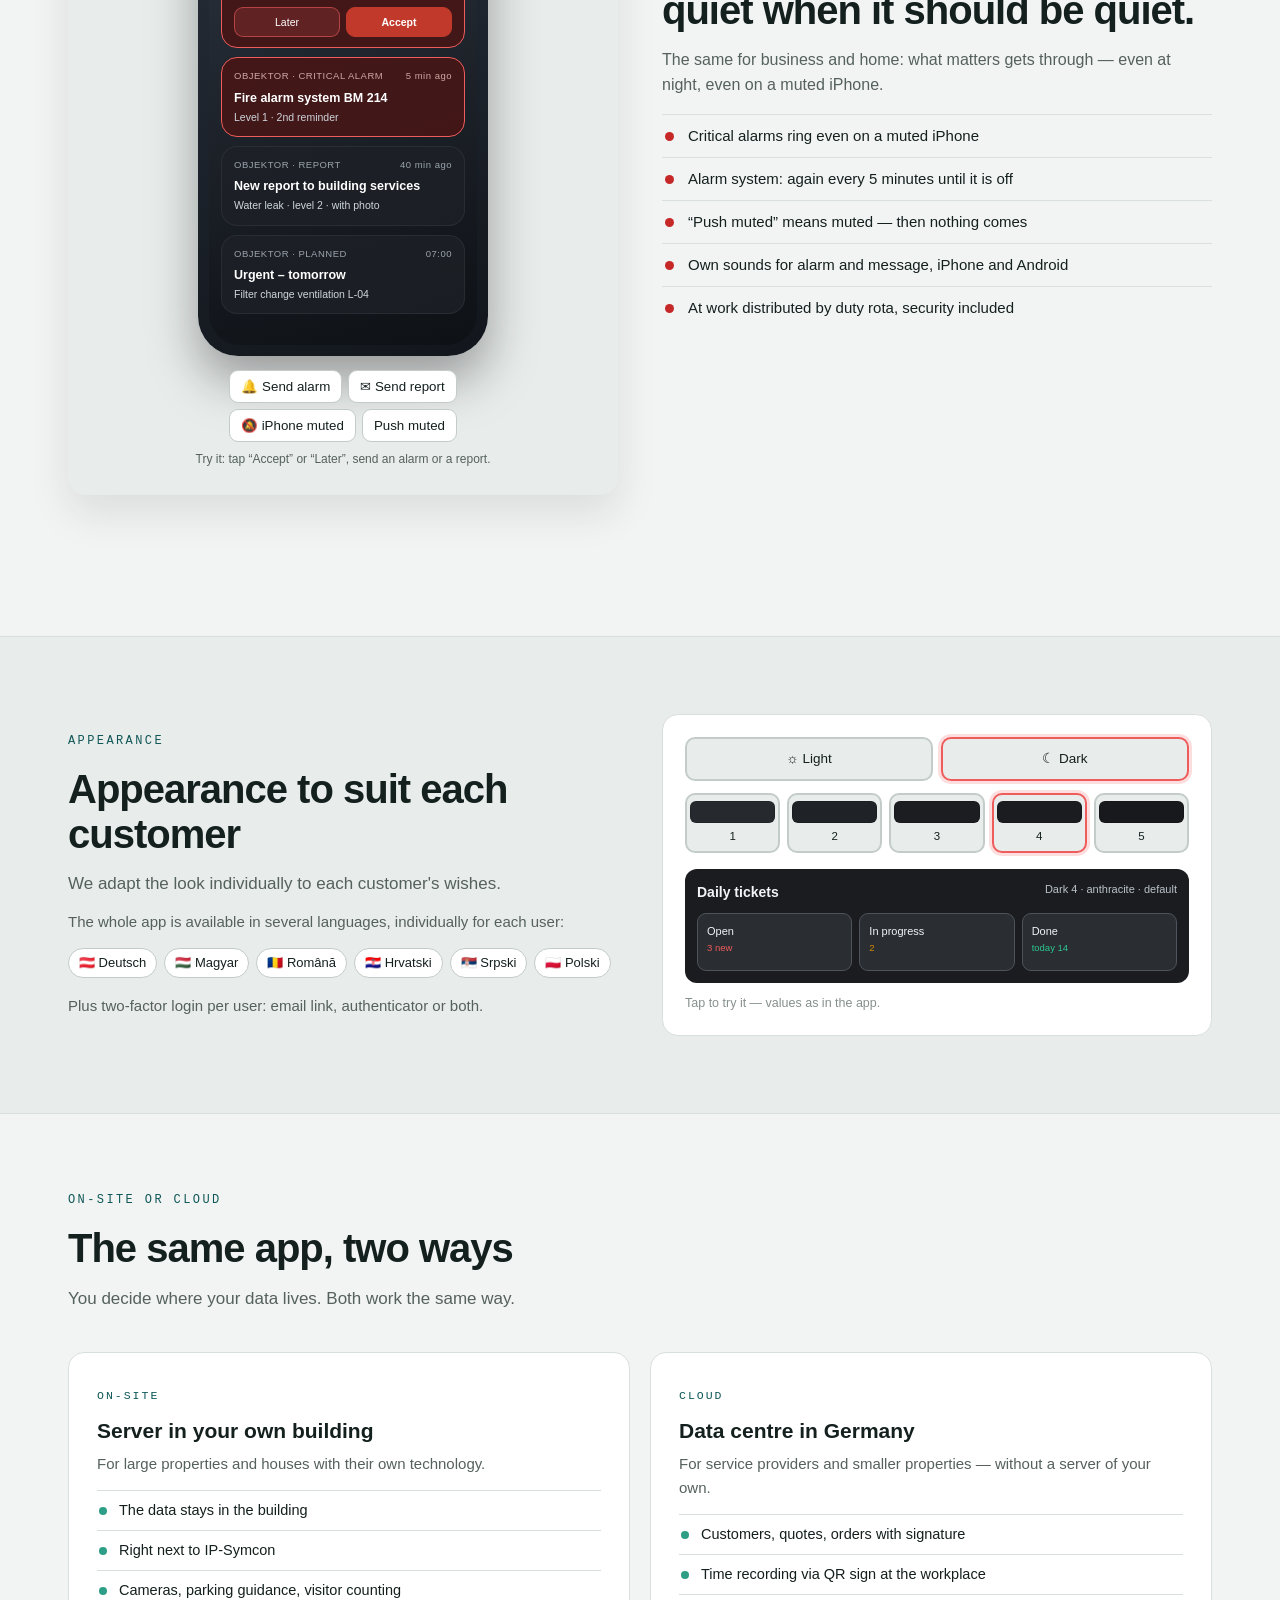
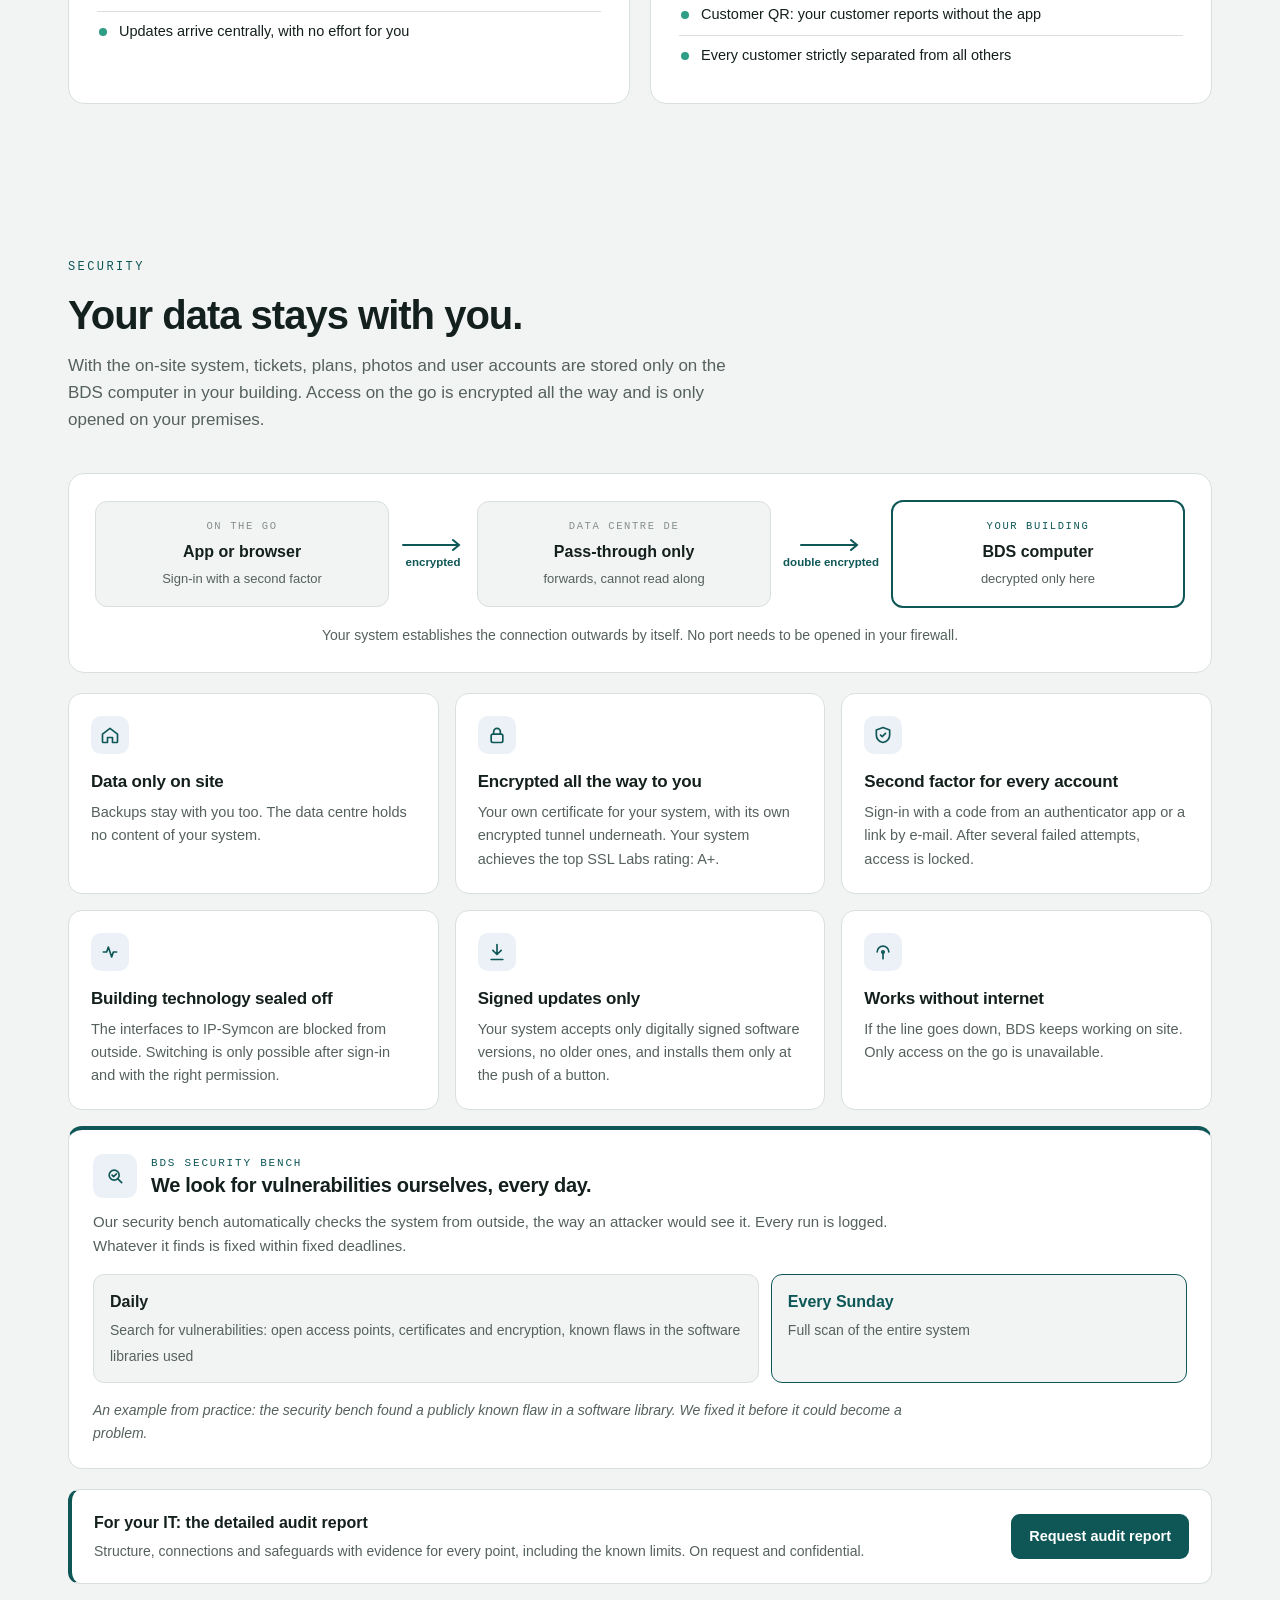
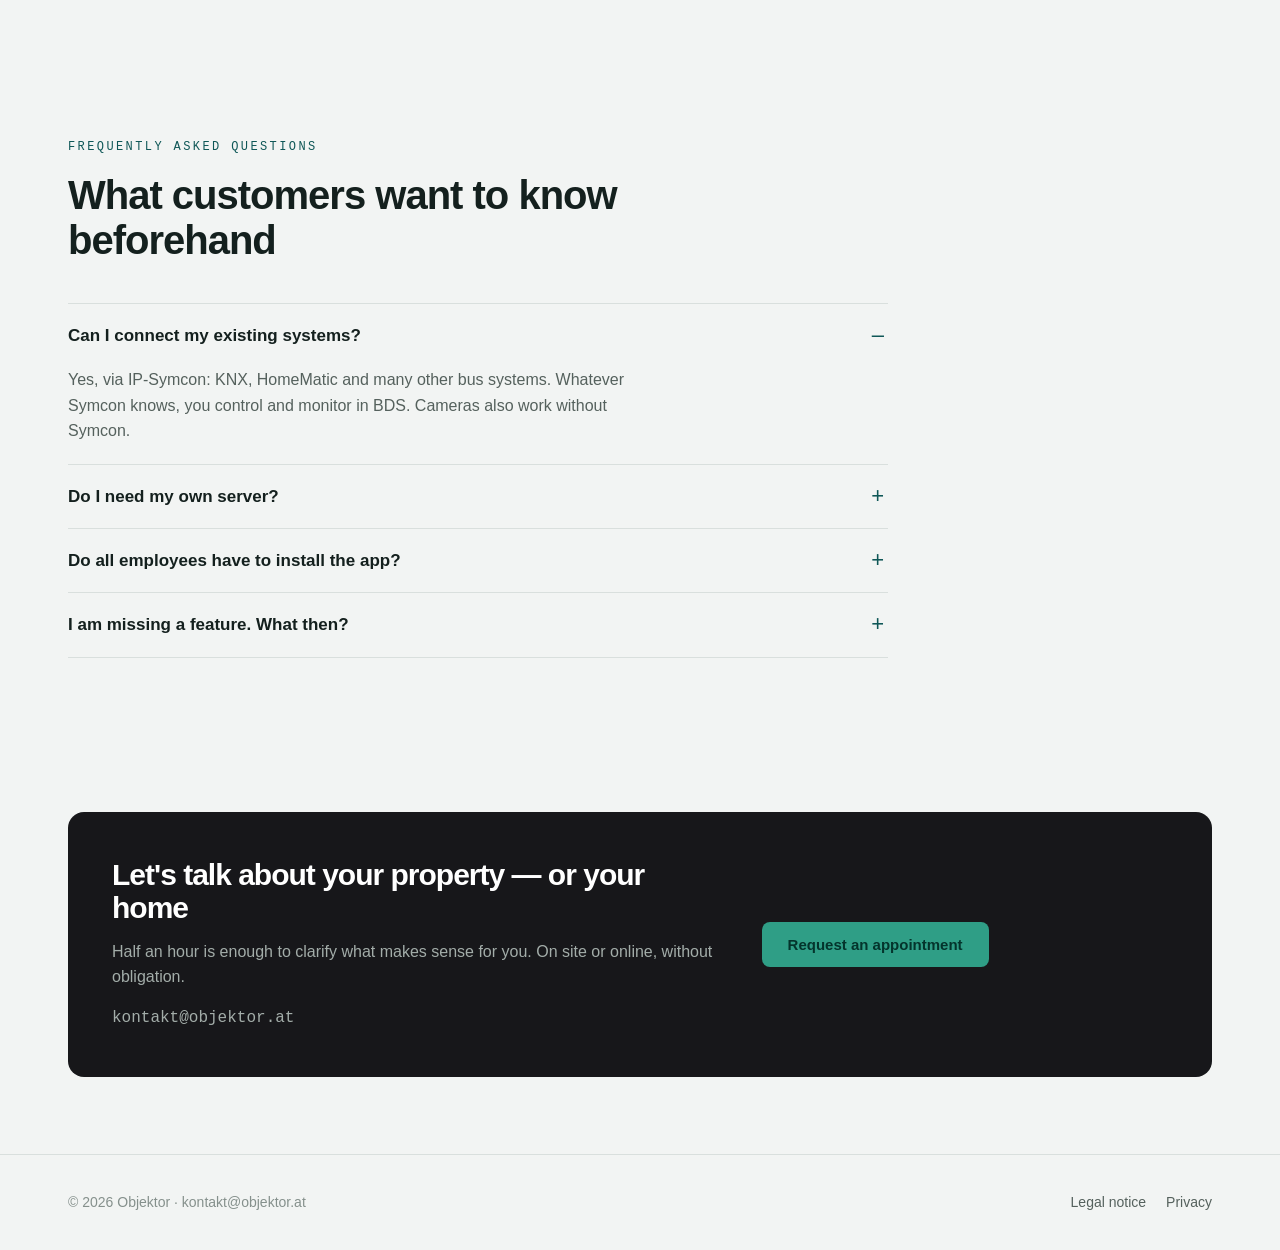
==== commit 6f256f2a: "Webseite aktualisiert: en/index.html, index.html, sprache-cs.js, sprache-en.js (+3 weitere) (Martin," ====
--- a/en/index.html
+++ b/en/index.html
@@ -2065,8 +2065,8 @@
 <div class="mitte darst">
   <div>
     <div class="kicker">APPEARANCE</div>
-    <h2>Light or dark — five levels each</h2>
-    <p style="color:var(--leise);font-size:17px;margin-bottom:12px">Everyone sets up their own view. Browser and phone remember their choice separately — dark on the PC, light on the phone.</p>
+    <h2>Appearance to suit each customer</h2>
+    <p style="color:var(--leise);font-size:17px;margin-bottom:12px">We adapt the look individually to each customer's wishes.</p>
     <p style="color:var(--leise);font-size:15px">The whole app is available in several languages, individually for each user:</p>
     <div class="sprachen"><span>🇦🇹 Deutsch</span><span>🇭🇺 Magyar</span><span>🇷🇴 Română</span><span>🇭🇷 Hrvatski</span><span>🇷🇸 Srpski</span><span>🇵🇱 Polski</span></div>
     <p style="color:var(--leise);font-size:15px;margin-top:16px">Plus two-factor login per user: email link, authenticator or both.</p>
